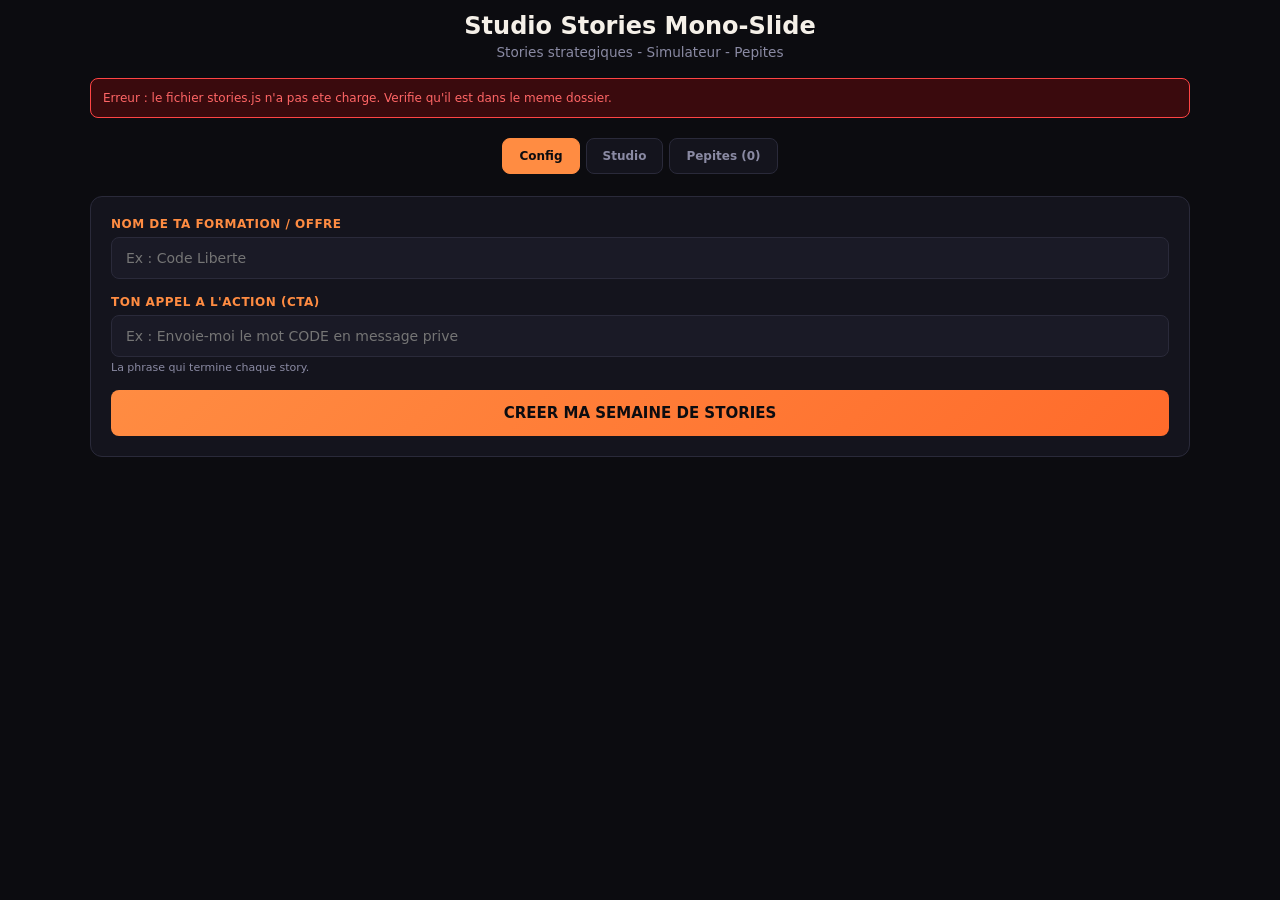
==== index.html @ d9313905 "Update index.html" ====
<!DOCTYPE html>
<html lang="fr">
<head>
<meta charset="UTF-8">
<meta name="viewport" content="width=device-width, initial-scale=1.0, maximum-scale=1.0">
<title>Studio Stories Mono-Slide Pro</title>
<style>
:root{--bg:#0c0c10;--panel:#14141d;--card:#1a1a26;--accent:#FF8C42;--text:#f5f0e8;--muted:#8a8aa3;--border:#2a2a3a;--success:#10B981;--star:#FFD700;--font:'Segoe UI',system-ui,-apple-system,sans-serif}
*{margin:0;padding:0;box-sizing:border-box}
body{font-family:var(--font);background:var(--bg);color:var(--text);padding:12px;display:flex;justify-content:center}
.container{max-width:1100px;width:100%}
h1{text-align:center;margin-bottom:4px;font-size:1.5rem}
.subtitle{text-align:center;color:var(--muted);margin-bottom:18px;font-size:.85rem}
.tabs{display:flex;gap:6px;margin-bottom:14px;justify-content:center;flex-wrap:wrap;position:sticky;top:0;z-index:10;background:var(--bg);padding:8px 0}
.tab-btn{background:var(--panel);color:var(--muted);border:1px solid var(--border);padding:10px 16px;border-radius:8px;cursor:pointer;font-weight:700;font-size:12px;font-family:var(--font);transition:.2s}
.tab-btn:hover{background:var(--card);color:var(--text)}
.tab-btn.active{background:var(--accent);color:var(--bg);border-color:var(--accent)}
.panel{display:none;background:var(--panel);border:1px solid var(--border);border-radius:12px;padding:20px;margin-bottom:24px}
.panel.active{display:block}
.fg{margin-bottom:16px}
.fg label{display:block;margin-bottom:6px;font-weight:600;font-size:12px;color:var(--accent);text-transform:uppercase;letter-spacing:.5px}
.fg input{width:100%;padding:12px 14px;background:var(--card);border:1.5px solid var(--border);border-radius:8px;color:var(--text);font-size:14px;font-family:var(--font);outline:none;transition:border .2s}
.fg input:focus{border-color:var(--accent)}
.fg .hint{font-size:11px;color:var(--muted);margin-top:4px}
.btn-large{width:100%;padding:14px;background:linear-gradient(135deg,var(--accent),#FF6B2B);color:var(--bg);border:none;border-radius:8px;font-size:15px;font-weight:800;cursor:pointer;font-family:var(--font);transition:.2s}
.btn-large:hover{filter:brightness(1.1)}.btn-large:active{transform:scale(.98)}
.daytabs{display:flex;gap:6px;overflow-x:auto;margin-bottom:14px;padding-bottom:8px;border-bottom:1px solid var(--border);-webkit-overflow-scrolling:touch}
.dtab{background:var(--card);color:var(--muted);border:1px solid var(--border);padding:9px 14px;border-radius:6px;cursor:pointer;font-weight:700;white-space:nowrap;font-size:12px;font-family:var(--font);flex-shrink:0;transition:.2s}
.dtab:hover{color:var(--text)}.dtab.active{background:rgba(255,140,66,.1);color:var(--accent);border-color:var(--accent)}
.dayinfo{margin-bottom:16px;background:rgba(255,255,255,.03);padding:12px;border-radius:8px;border-left:3px solid var(--accent)}
.dayinfo-t{font-weight:700;font-size:14px}.dayinfo-s{font-size:11px;color:var(--muted);margin-top:3px}
.clayout{display:flex;gap:24px;align-items:flex-start}
.phonewrap{width:280px;min-width:280px;flex-shrink:0;display:flex;flex-direction:column;align-items:center;gap:12px}
.phone{background:#111;border:10px solid #222;border-radius:32px;width:100%;height:520px;position:relative;overflow:hidden;background-size:cover;background-position:center;box-shadow:0 8px 24px rgba(0,0,0,.4);display:flex;flex-direction:column}
.phone-header{padding:12px 14px 0;flex-shrink:0}
.phone-prof{display:flex;align-items:center;gap:6px;margin-bottom:8px}
.phone-av{width:26px;height:26px;border-radius:50%;background:linear-gradient(135deg,var(--accent),#FF6B2B);display:flex;align-items:center;justify-content:center;font-size:9px;font-weight:900;color:#fff}
.phone-un{font-size:11px;color:#bbb;font-weight:600}
.phone-scroll{flex:1;overflow-y:auto;padding:8px 14px 16px;-webkit-overflow-scrolling:touch}
.phone-scroll::-webkit-scrollbar{width:3px}.phone-scroll::-webkit-scrollbar-thumb{background:#444;border-radius:3px}
.phone-ct{font-size:13px;line-height:1.6;white-space:pre-line;margin:0}
.phone-controls{width:100%;display:flex;flex-direction:column;gap:8px}
.control-row{display:flex;gap:6px;justify-content:center;flex-wrap:wrap}
.cbtn{background:var(--card);border:1px solid var(--border);color:var(--text);padding:7px 10px;border-radius:6px;font-size:12px;cursor:pointer;font-weight:700;font-family:var(--font);transition:.2s}
.cbtn:hover{background:var(--panel)}.cbtn.active{background:var(--accent);color:var(--bg);border-color:var(--accent)}
.file-input{display:none}
.cpanel{flex:1;min-width:0;display:flex;flex-direction:column}
.editable-box{background:var(--card);padding:18px;border-radius:10px;border:1.5px solid var(--border);min-height:180px;margin-bottom:14px;font-size:14px;line-height:1.65;color:var(--text);width:100%;resize:vertical;font-family:var(--font);outline:none;transition:border .2s}
.editable-box:focus{border-color:var(--accent)}
.cbox-header{display:flex;justify-content:space-between;align-items:center;margin-bottom:6px}
.cbox-left{font-size:11px;color:var(--muted)}.cbox-right{display:flex;gap:6px}
.cb-btn{background:rgba(255,255,255,.05);border:1px solid var(--border);color:var(--text);padding:5px 10px;border-radius:6px;font-size:12px;cursor:pointer;font-weight:700;font-family:var(--font);transition:.2s}
.cb-btn:hover{background:rgba(255,255,255,.1)}.cb-btn.copied{background:var(--success);color:#fff;border-color:var(--success)}.cb-btn.starred{background:rgba(255,215,0,.1);color:var(--star);border-color:var(--star)}
.action-row{display:flex;gap:8px;flex-wrap:wrap}
.abtn{flex:1;min-width:100px;padding:11px 8px;border-radius:6px;border:1px solid var(--border);background:var(--card);color:var(--text);font-weight:700;cursor:pointer;font-size:12px;font-family:var(--font);text-align:center;transition:.2s}
.abtn:hover{background:var(--panel)}
#pepites-list{display:flex;flex-direction:column;gap:12px}
.pepite-item{background:var(--card);border:1px solid var(--border);border-radius:10px;padding:16px;position:relative}
.pepite-text{font-size:13px;line-height:1.6;white-space:pre-line;color:var(--text);padding-right:60px}
.pepite-actions{position:absolute;top:12px;right:12px;display:flex;gap:6px}
.save-alert{text-align:center;color:var(--success);font-size:.8rem;margin-bottom:12px;opacity:0;transition:opacity .5s;pointer-events:none}
.save-alert.visible{opacity:1}
.err-box{background:#ff000030;border:1px solid #ff4444;border-radius:8px;padding:12px;margin:12px 0;font-size:12px;color:#ff6666;display:none}
@media(max-width:750px){.clayout{flex-direction:column;align-items:stretch}.phonewrap{width:100%;min-width:0}.phone{width:260px;min-width:260px;height:480px;margin:0 auto}.cpanel{width:100%}}
@media(max-width:480px){body{padding:8px}h1{font-size:1.3rem}.phone{width:240px;min-width:240px;height:450px}.phone-ct{font-size:12px}.tab-btn{padding:8px 10px;font-size:11px}.panel{padding:14px}.dtab{padding:7px 10px;font-size:11px}}
@media(max-width:360px){.phone{width:210px;min-width:210px;height:400px}}
@media print{
  body{background:#fff!important;color:#333!important;padding:0!important}
  .tabs,.phone,.phone-controls,.action-row,.cbox-header,.save-alert,.err-box,.tab-btn,button{display:none!important}
  .container{max-width:100%}
  .panel{display:block!important;background:#fff!important;border:none!important;padding:0!important;margin:0!important;page-break-inside:avoid}
  #panel-config{display:none!important}
  #panel-pepites{display:none!important}
  .print-week{display:block!important}
  .print-day{margin-bottom:20px;padding:15px;border:1px solid #ddd;border-radius:8px;page-break-inside:avoid}
  .print-day h3{margin:0 0 10px;font-size:14px}
  .print-day pre{white-space:pre-line;font-family:sans-serif;font-size:12px;line-height:1.7;margin:0}
}
.print-week{display:none}
</style>
</head>
<body>
<div class="container">
<h1>Studio Stories Mono-Slide</h1>
<div class="subtitle">Stories strategiques - Simulateur - Pepites</div>
<div id="save-status" class="save-alert"></div>
<div id="err" class="err-box"></div>
<div class="tabs">
  <button class="tab-btn active" id="tab-config" onclick="switchTab('config')">Config</button>
  <button class="tab-btn" id="tab-result" onclick="switchTab('result')">Studio</button>
  <button class="tab-btn" id="tab-pepites" onclick="switchTab('pepites')">Pepites (<span id="pepites-count">0</span>)</button>
</div>
<div class="panel active" id="panel-config">
  <div class="fg"><label>Nom de ta formation / offre</label><input type="text" id="f-product" placeholder="Ex : Code Liberte"></div>
  <div class="fg"><label>Ton appel a l'action (CTA)</label><input type="text" id="f-cta" placeholder="Ex : Envoie-moi le mot CODE en message prive"><div class="hint">La phrase qui termine chaque story.</div></div>
  <button class="btn-large" onclick="handleGenerate()">CREER MA SEMAINE DE STORIES</button>
</div>
<div class="panel" id="panel-result"></div>
<div class="panel" id="panel-pepites"><div id="pepites-list"></div></div>
<div class="print-week" id="print-week"></div>
</div>

<script src="stories.js"></script>
<script>
try{
var DAYS=[
{key:"lundi",jour:"Lundi",theme:"Declic et Motivation",color:"#FF595E"},
{key:"mardi",jour:"Mardi",theme:"Education et Valeur",color:"#FFCA3A"},
{key:"mercredi",jour:"Mercredi",theme:"Storytelling",color:"#8AC926"},
{key:"jeudi",jour:"Jeudi",theme:"Blocages et Objections",color:"#1982C4"},
{key:"vendredi",jour:"Vendredi",theme:"Preuve et Resultats",color:"#6A4C93"},
{key:"samedi",jour:"Samedi",theme:"Lifestyle et Coulisses",color:"#FF9F1C"},
{key:"dimanche",jour:"Dimanche",theme:"Offre et CTA",color:"#2EC4B6"}
];

if(typeof S==="undefined"){document.getElementById("err").style.display="block";document.getElementById("err").textContent="Erreur : le fichier stories.js n'a pas ete charge. Verifie qu'il est dans le meme dossier.";}

var strategy={};var activeDay="lundi";var pepites=[];
function pick(a){return a[Math.floor(Math.random()*a.length)];}
function esc(s){var d=document.createElement("div");d.textContent=s||"";return d.innerHTML;}
function fill(s,c){return s.replace(/\{product\}/g,c.product||"la formation").replace(/\{cta\}/g,c.cta||"Envoie-moi un message");}
function showToast(m){var t=document.getElementById("save-status");t.textContent=m;t.classList.add("visible");setTimeout(function(){t.classList.remove("visible");},2200);}
function getCfg(){return{product:document.getElementById("f-product").value.trim(),cta:document.getElementById("f-cta").value.trim()};}

function switchTab(id){
  var ta=document.getElementById("story-text");if(ta&&strategy[activeDay])strategy[activeDay].fullDraft=ta.value;
  var btns=document.querySelectorAll(".tab-btn");for(var i=0;i<btns.length;i++)btns[i].classList.remove("active");
  var pnls=document.querySelectorAll(".panel");for(var i=0;i<pnls.length;i++)pnls[i].classList.remove("active");
  document.getElementById("tab-"+id).classList.add("active");
  document.getElementById("panel-"+id).classList.add("active");
  if(id==="result")renderResult();if(id==="pepites")renderPepitesList();
}

function handleGenerate(){
  if(typeof S==="undefined"){alert("Erreur: stories.js pas charge");return;}
  var cfg=getCfg();try{localStorage.setItem("sm6_product",cfg.product);localStorage.setItem("sm6_cta",cfg.cta);}catch(e){}
  for(var i=0;i<DAYS.length;i++){var d=DAYS[i];strategy[d.key]={jour:d.jour,theme:d.theme,color:d.color,fullDraft:fill(pick(S[d.key]),cfg),poolSize:S[d.key].length,textColor:"#ffffff",textBg:false,bgImage:null};}
  saveLS();activeDay="lundi";switchTab("result");showToast("Stories creees !");
}

function regenDay(j){var cfg=getCfg();strategy[j].fullDraft=fill(pick(S[j]),cfg);renderResult();showToast("Regenere !");}
function setDay(j){var ta=document.getElementById("story-text");if(ta&&strategy[activeDay])strategy[activeDay].fullDraft=ta.value;activeDay=j;renderResult();}
function saveLS(){var ta=document.getElementById("story-text");if(ta&&strategy[activeDay])strategy[activeDay].fullDraft=ta.value;try{localStorage.setItem("sm6_strategy",JSON.stringify(strategy));localStorage.setItem("sm6_pepites",JSON.stringify(pepites));}catch(e){}}

function renderResult(){
  var p=document.getElementById("panel-result");
  if(!strategy[activeDay]){p.innerHTML="<div style='text-align:center;padding:40px;color:var(--muted)'><p>Configure et genere tes stories.</p><button class='abtn' style='margin-top:12px' onclick=\"switchTab('config')\">Config</button></div>";return;}
  var d=strategy[activeDay];var text=d.fullDraft;var starred=false;
  for(var i=0;i<pepites.length;i++){if(pepites[i].text===text){starred=true;break;}}
  var dayhtml="";for(var i=0;i<DAYS.length;i++){var dy=DAYS[i];var isAct=activeDay===dy.key;dayhtml+="<button class='dtab"+(isAct?" active":"")+"' onclick=\"setDay('"+dy.key+"')\" style='"+(isAct?"border-color:"+dy.color+";color:"+dy.color+";background:"+dy.color+"12":"")+"'>"+dy.jour.slice(0,3)+"</button>";}
  var weekhtml="";for(var i=0;i<DAYS.length;i++){var dy=DAYS[i];if(!strategy[dy.key])continue;var s2=strategy[dy.key];var isAct2=activeDay===dy.key;weekhtml+="<div style='display:flex;align-items:center;gap:8px;padding:10px 14px;cursor:pointer;border-top:1px solid #1a1815;"+(isAct2?"background:rgba(255,140,66,.05)":"")+"' onclick=\"setDay('"+dy.key+"');window.scrollTo({top:200,behavior:'smooth'})\">"+"<span style='font-size:12px;font-weight:800;width:28px;color:"+(isAct2?"var(--accent)":"var(--muted)")+"'>"+dy.jour.slice(0,3)+"</span>"+"<span style='font-size:11px;color:var(--muted);flex:1'>"+s2.theme+"</span>"+"<span style='font-size:10px;color:#555'>"+s2.poolSize+"</span></div>";}

  p.innerHTML="<div class='daytabs'>"+dayhtml+"</div>"
  +"<div class='dayinfo'><span class='dayinfo-t' style='color:"+d.color+"'>"+d.jour+" - "+d.theme+"</span><div class='dayinfo-s'>"+d.poolSize+" stories disponibles</div></div>"
  +"<div class='clayout'><div class='phonewrap'><div class='phone' style='background-image:url("+(d.bgImage?"\""+d.bgImage+"\"":"")+")'"+">"
  +"<div class='phone-header'><div class='phone-prof'><div class='phone-av'>K</div><span class='phone-un'>ton_compte</span></div></div>"
  +"<div class='phone-scroll' style='color:"+d.textColor+";"+(d.textBg?"background:rgba(0,0,0,0.55);margin:0 8px;border-radius:8px;padding:10px":"")+"'>"
  +"<p id='phone-mirror' class='phone-ct'>"+esc(text)+"</p></div></div>"
  +"<div class='phone-controls'><div class='control-row'>"
  +"<button class='cbtn' onclick=\"document.getElementById('bgUpload').click()\">Fond</button>"
  +"<input type='file' id='bgUpload' class='file-input' accept='image/*' onchange='handleBgUpload(this)'>"
  +(d.bgImage?"<button class='cbtn' onclick='removeBg()'>X</button>":"")
  +"</div><div class='control-row'>"
  +"<button class='cbtn "+(d.textColor==="#ffffff"?"active":"")+"' onclick=\"setTxt('#ffffff',"+d.textBg+")\">Blanc</button>"
  +"<button class='cbtn "+(d.textColor==="#000000"?"active":"")+"' onclick=\"setTxt('#000000',"+d.textBg+")\">Noir</button>"
  +"<button class='cbtn "+(d.textBg?"active":"")+"' onclick=\"setTxt('"+d.textColor+"',"+(!d.textBg)+")\">Fond txt</button>"
  +"</div></div></div>"
  +"<div class='cpanel'><div class='cbox-header'><div class='cbox-left'>Modifie librement</div><div class='cbox-right'>"
  +"<button class='cb-btn "+(starred?"starred":"")+"' onclick='togglePepite()'>"+(starred?"*":"o")+"</button>"
  +"<button class='cb-btn' id='copy-btn' onclick='copyText()'>Copier</button></div></div>"
  +"<textarea id='story-text' class='editable-box' oninput='updateMirror(this)'>"+esc(text)+"</textarea>"
  +"<div class='action-row'>"
  +"<button class='abtn' onclick=\"regenDay('"+activeDay+"')\" style='color:"+d.color+";border-color:"+d.color+"'>Autre story</button>"
  +"<button class='abtn' onclick=\"saveLS();showToast('Sauve !')\" style='background:var(--success);color:#fff;border-color:var(--success)'>Sauver</button>"
  +"<button class='abtn' onclick='exportPDF()' style='background:#6A4C93;color:#fff;border-color:#6A4C93'>PDF semaine</button>"
  +"</div></div></div>"
  +"<div style='margin-top:24px;background:var(--card);border-radius:14px;border:1px solid var(--border);overflow:hidden'>"
  +"<div style='padding:14px 16px 8px;font-size:10px;font-weight:700;letter-spacing:2px;color:var(--accent)'>PLANNING SEMAINE</div>"+weekhtml+"</div>";
}

function updateMirror(ta){var m=document.getElementById("phone-mirror");if(m)m.innerText=ta.value;if(strategy[activeDay])strategy[activeDay].fullDraft=ta.value;}
function handleBgUpload(input){if(input.files&&input.files[0]){var r=new FileReader();r.onload=function(e){strategy[activeDay].bgImage=e.target.result;renderResult();};r.readAsDataURL(input.files[0]);}}
function removeBg(){strategy[activeDay].bgImage=null;renderResult();}
function setTxt(c,bg){strategy[activeDay].textColor=c;strategy[activeDay].textBg=bg;renderResult();}
function copyText(){var t=document.getElementById("story-text").value;var b=document.getElementById("copy-btn");navigator.clipboard.writeText(t).then(function(){b.innerText="OK!";b.classList.add("copied");setTimeout(function(){b.innerText="Copier";b.classList.remove("copied");},1500);});}
function updatePepitesCount(){document.getElementById("pepites-count").innerText=pepites.length;}
function togglePepite(){var t=document.getElementById("story-text").value;var idx=-1;for(var i=0;i<pepites.length;i++){if(pepites[i].text===t){idx=i;break;}}if(idx>-1)pepites.splice(idx,1);else pepites.unshift({text:t});updatePepitesCount();saveLS();renderResult();}
function renderPepitesList(){var l=document.getElementById("pepites-list");if(!pepites.length){l.innerHTML="<div style='text-align:center;color:var(--muted);padding:30px'>Tes pepites apparaitront ici.</div>";return;}var h="";for(var i=0;i<pepites.length;i++){h+="<div class='pepite-item'><p class='pepite-text'>"+esc(pepites[i].text)+"</p><div class='pepite-actions'><button class='cb-btn' onclick='copyPepite("+i+")'>Copier</button> <button class='cb-btn' onclick='delPepite("+i+")'>X</button></div></div>";}l.innerHTML=h;}
function copyPepite(i){navigator.clipboard.writeText(pepites[i].text).then(function(){showToast("Copie !");});}
function delPepite(i){pepites.splice(i,1);updatePepitesCount();saveLS();renderPepitesList();}

function exportPDF(){
  if(!strategy.lundi){alert("Genere d'abord tes stories");return;}
  saveLS();
  var pw=document.getElementById("print-week");
  var h="<h2 style='text-align:center;margin-bottom:20px'>Ma Semaine de Stories</h2>";
  for(var i=0;i<DAYS.length;i++){
    var d=DAYS[i];if(!strategy[d.key])continue;var s=strategy[d.key];
    h+="<div class='print-day' style='border-left:4px solid "+d.color+"'>"
    +"<h3 style='color:"+d.color+"'>"+s.jour+" - "+s.theme+"</h3>"
    +"<pre>"+esc(s.fullDraft)+"</pre></div>";
  }
  pw.innerHTML=h;
  setTimeout(function(){window.print();},200);
}

try{
  var saved=localStorage.getItem("sm6_strategy");if(saved)strategy=JSON.parse(saved);
  var savedP=localStorage.getItem("sm6_pepites");if(savedP){pepites=JSON.parse(savedP);updatePepitesCount();}
  var savedProd=localStorage.getItem("sm6_product");if(savedProd)document.getElementById("f-product").value=savedProd;
  var savedCta=localStorage.getItem("sm6_cta");if(savedCta)document.getElementById("f-cta").value=savedCta;
}catch(e){}

}catch(err){
  document.getElementById("err").style.display="block";
  document.getElementById("err").textContent="Erreur JS: "+err.message;
  console.error(err);
}
</script>
</body>
</html>
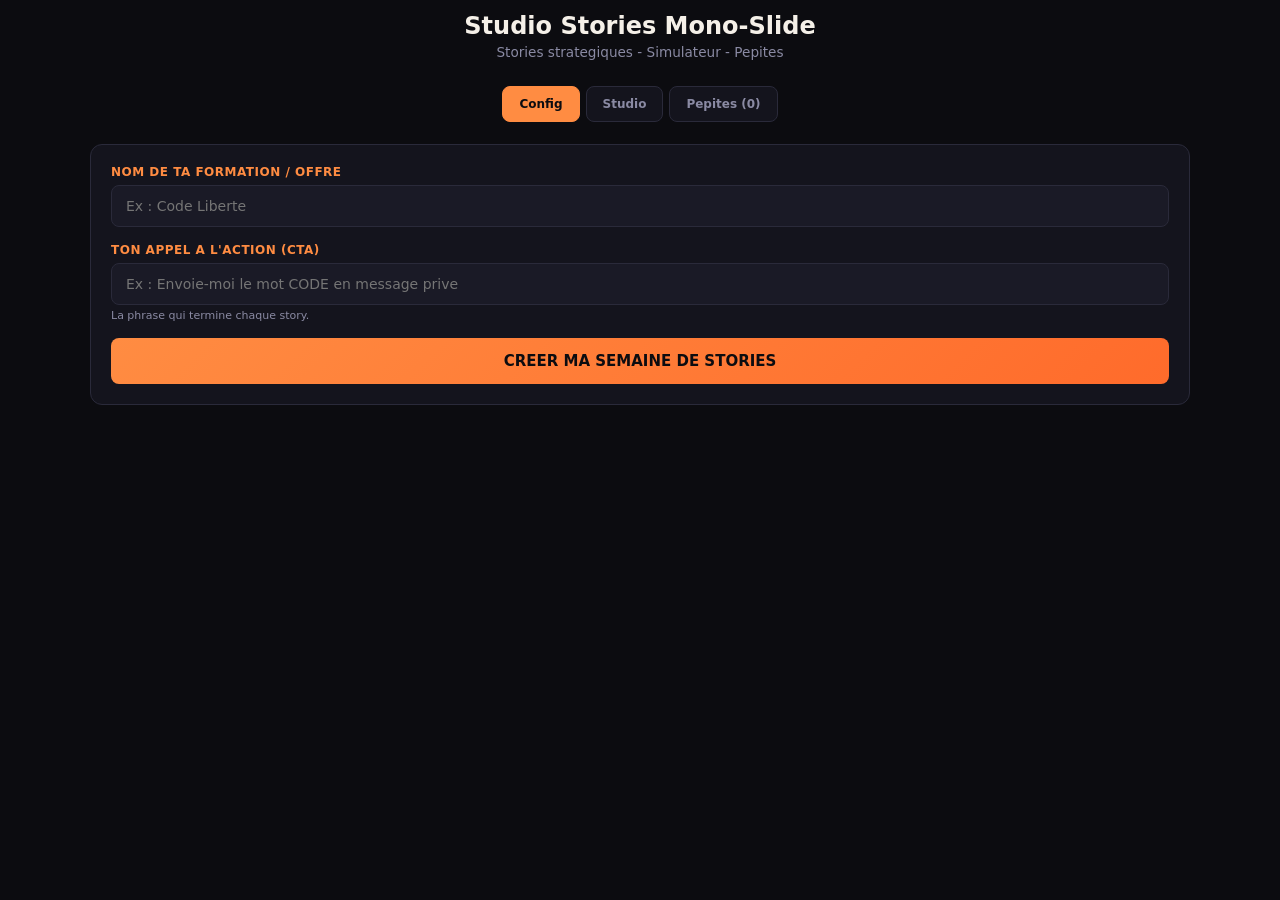
==== commit 1bd0b676: "Update index.html" ====
--- a/index.html
+++ b/index.html
@@ -100,7 +100,1064 @@
 <div class="print-week" id="print-week"></div>
 </div>
 
-<script src="stories.js"></script>
+<script>
+// Stories Machine - 1038 stories pre-ecrites
+// Chaque story = fil narratif coherent
+var S = {
+  "lundi": [
+    "Ce matin j'ai emmene mon fils a l'ecole. A pied. Tranquillement.\n\nAvant je le deposais en speed a 7h30 pour pas etre en retard.\n\nMaintenant c'est moi qui decide de mon emploi du temps.\n\nUne eleve m'a dit : le premier matin ou j'ai pu emmener ma fille sans courir, j'ai pleure.\n\nC'est ca que {product} permet de construire.\n\n{cta}",
+    "Ce matin j'ai emmene mon fils a l'ecole. A pied. Tranquillement.\n\nAvant je le deposais en speed a 7h30 pour pas etre en retard.\n\nMaintenant c'est moi qui decide de mon emploi du temps.\n\nUne eleve a vecu la meme chose. Premieres ventes en 3 semaines avec {product}.\n\n{cta}",
+    "Ce matin j'ai emmene mon fils a l'ecole. A pied. Tranquillement.\n\nAvant je le deposais en speed a 7h30 pour pas etre en retard.\n\nMaintenant c'est moi qui decide de mon emploi du temps.\n\nUne eleve m'a ecrit : je pensais pas que c'etait possible pour quelqu'un comme moi.\n\n{cta}",
+    "Ce matin j'ai emmene mon fils a l'ecole. A pied. Tranquillement.\n\nAvant je le deposais en speed a 7h30 pour pas etre en retard.\n\nMaintenant c'est moi qui decide de mon emploi du temps.\n\nUne eleve aussi avait peur. Premiere vente en 10 jours.\n\n{cta}",
+    "Ce matin j'ai emmene mon fils a l'ecole. A pied. Tranquillement.\n\nAvant je le deposais en speed a 7h30 pour pas etre en retard.\n\nMaintenant c'est moi qui decide de mon emploi du temps.\n\nCe plan, il est dans {product}. C'est le meme que mes eleves suivent.\n\n{cta}",
+    "Ce matin j'ai emmene mon fils a l'ecole. A pied. Tranquillement.\n\nAvant je le deposais en speed a 7h30 pour pas etre en retard.\n\nMaintenant c'est moi qui decide de mon emploi du temps.\n\nUne eleve avait 200 abonnes quand elle a fait sa premiere vente.\n\n{cta}",
+    "Ce matin j'ai emmene mon fils a l'ecole. A pied. Tranquillement.\n\nAvant je le deposais en speed a 7h30 pour pas etre en retard.\n\nMaintenant c'est moi qui decide de mon emploi du temps.\n\nUne eleve a recu sa premiere vente pendant la nuit. Son message : je croyais que c'etait une erreur.\n\n{cta}",
+    "Ce matin j'ai emmene mon fils a l'ecole. A pied. Tranquillement.\n\nAvant je le deposais en speed a 7h30 pour pas etre en retard.\n\nMaintenant c'est moi qui decide de mon emploi du temps.\n\nLes femmes dans {product} ont juste decide de ne plus attendre.\n\n{cta}",
+    "Ce matin j'ai emmene mon fils a l'ecole. A pied. Tranquillement.\n\nAvant je le deposais en speed a 7h30 pour pas etre en retard.\n\nMaintenant c'est moi qui decide de mon emploi du temps.\n\nCe systeme est dans {product}. Et il fonctionne.\n\n{cta}",
+    "Ce matin j'ai emmene mon fils a l'ecole. A pied. Tranquillement.\n\nAvant je le deposais en speed a 7h30 pour pas etre en retard.\n\nMaintenant c'est moi qui decide de mon emploi du temps.\n\nElle est dans {product}. Et elle marche.\n\n{cta}",
+    "Ce matin j'ai emmene mon fils a l'ecole. A pied. Tranquillement.\n\nAvant je le deposais en speed a 7h30 pour pas etre en retard.\n\nMaintenant c'est moi qui decide de mon emploi du temps.\n\nC'est ca que {product} permet de construire.\n\n{cta}",
+    "Ce matin j'ai emmene mon fils a l'ecole. A pied. Tranquillement.\n\nAvant je le deposais en speed a 7h30 pour pas etre en retard.\n\nMaintenant c'est moi qui decide de mon emploi du temps.\n\nC'est ca {product}. Pas des promesses. Des resultats.\n\n{cta}",
+    "Ce matin j'ai emmene mon fils a l'ecole. A pied. Tranquillement.\n\nAvant je le deposais en speed a 7h30 pour pas etre en retard.\n\nMaintenant c'est moi qui decide de mon emploi du temps.\n\n{product} c'est un cadre. Un plan concret.\n\n{cta}",
+    "Ce matin j'ai emmene mon fils a l'ecole. A pied. Tranquillement.\n\nAvant je le deposais en speed a 7h30 pour pas etre en retard.\n\nMaintenant c'est moi qui decide de mon emploi du temps.\n\nPas par chance. Par methode. Celle de {product}.\n\n{cta}",
+    "Ce matin j'ai emmene mon fils a l'ecole. A pied. Tranquillement.\n\nAvant je le deposais en speed a 7h30 pour pas etre en retard.\n\nMaintenant c'est moi qui decide de mon emploi du temps.\n\n{product} t'aide a faire pareil.\n\n{cta}",
+    "Ce matin j'ai emmene mon fils a l'ecole. A pied. Tranquillement.\n\nAvant je le deposais en speed a 7h30 pour pas etre en retard.\n\nMaintenant c'est moi qui decide de mon emploi du temps.\n\nC'est {product}.\n\n{cta}",
+    "Ce matin j'ai emmene mon fils a l'ecole. A pied. Tranquillement.\n\nAvant je le deposais en speed a 7h30 pour pas etre en retard.\n\nMaintenant c'est moi qui decide de mon emploi du temps.\n\n{product} t'apprend a travailler moins mais mieux.\n\n{cta}",
+    "Ce matin j'ai emmene mon fils a l'ecole. A pied. Tranquillement.\n\nAvant je le deposais en speed a 7h30 pour pas etre en retard.\n\nMaintenant c'est moi qui decide de mon emploi du temps.\n\nC'est ce shift qu'on fait dans {product}.\n\n{cta}",
+    "Ce matin j'ai emmene mon fils a l'ecole. A pied. Tranquillement.\n\nAvant je le deposais en speed a 7h30 pour pas etre en retard.\n\nMaintenant c'est moi qui decide de mon emploi du temps.\n\nC'est ca {product}. Le raccourci.\n\n{cta}",
+    "Ce matin j'ai emmene mon fils a l'ecole. A pied. Tranquillement.\n\nAvant je le deposais en speed a 7h30 pour pas etre en retard.\n\nMaintenant c'est moi qui decide de mon emploi du temps.\n\n{product} c'est aussi ca. Du temps.\n\n{cta}",
+    "Ce matin j'ai emmene mon fils a l'ecole. A pied. Tranquillement.\n\nAvant je le deposais en speed a 7h30 pour pas etre en retard.\n\nMaintenant c'est moi qui decide de mon emploi du temps.\n\nSi tu veux voir ce qui est possible, regarde {product}.\n\n{cta}",
+    "Ce matin j'ai emmene mon fils a l'ecole. A pied. Tranquillement.\n\nAvant je le deposais en speed a 7h30 pour pas etre en retard.\n\nMaintenant c'est moi qui decide de mon emploi du temps.\n\nC'est le moment le plus beau de mon metier.\n\n{cta}",
+    "Ce matin j'ai emmene mon fils a l'ecole. A pied. Tranquillement.\n\nAvant je le deposais en speed a 7h30 pour pas etre en retard.\n\nMaintenant c'est moi qui decide de mon emploi du temps.\n\nC'est ce qu'on construit dans {product}.\n\n{cta}",
+    "Ce matin j'ai emmene mon fils a l'ecole. A pied. Tranquillement.\n\nAvant je le deposais en speed a 7h30 pour pas etre en retard.\n\nMaintenant c'est moi qui decide de mon emploi du temps.\n\nC'est exactement pour ca que j'ai cree {product}.\n\n{cta}",
+    "Ce matin j'ai emmene mon fils a l'ecole. A pied. Tranquillement.\n\nAvant je le deposais en speed a 7h30 pour pas etre en retard.\n\nMaintenant c'est moi qui decide de mon emploi du temps.\n\nMes eleves dans {product} construisent exactement ca.\n\n{cta}",
+    "Ce matin j'ai emmene mon fils a l'ecole. A pied. Tranquillement.\n\nAvant je le deposais en speed a 7h30 pour pas etre en retard.\n\nMaintenant c'est moi qui decide de mon emploi du temps.\n\nLes eleves de {product} construisent cette liberte.\n\n{cta}",
+    "Ce matin j'ai emmene mon fils a l'ecole. A pied. Tranquillement.\n\nAvant je le deposais en speed a 7h30 pour pas etre en retard.\n\nMaintenant c'est moi qui decide de mon emploi du temps.\n\n{product} m'a permis de construire ca.\n\n{cta}",
+    "Ce matin j'ai emmene mon fils a l'ecole. A pied. Tranquillement.\n\nAvant je le deposais en speed a 7h30 pour pas etre en retard.\n\nMaintenant c'est moi qui decide de mon emploi du temps.\n\n{product} m'a donne ca.\n\n{cta}",
+    "Ce matin j'ai emmene mon fils a l'ecole. A pied. Tranquillement.\n\nAvant je le deposais en speed a 7h30 pour pas etre en retard.\n\nMaintenant c'est moi qui decide de mon emploi du temps.\n\nDans {product}, on construit ca ensemble.\n\n{cta}",
+    "Ce matin j'ai emmene mon fils a l'ecole. A pied. Tranquillement.\n\nAvant je le deposais en speed a 7h30 pour pas etre en retard.\n\nMaintenant c'est moi qui decide de mon emploi du temps.\n\nSi tu ressens la meme chose, {product} est fait pour toi.\n\n{cta}",
+    "Ce matin j'ai emmene mon fils a l'ecole. A pied. Tranquillement.\n\nAvant je courais partout pour un salaire.\n\nMaintenant je choisis mes heures.\n\nUne eleve m'a dit : le premier matin ou j'ai pu emmener ma fille sans courir, j'ai pleure.\n\nC'est ca que {product} permet de construire.\n\n{cta}",
+    "Ce matin j'ai emmene mon fils a l'ecole. A pied. Tranquillement.\n\nAvant je courais partout pour un salaire.\n\nMaintenant je choisis mes heures.\n\nUne eleve a vecu la meme chose. Premieres ventes en 3 semaines avec {product}.\n\n{cta}",
+    "Ce matin j'ai emmene mon fils a l'ecole. A pied. Tranquillement.\n\nAvant je courais partout pour un salaire.\n\nMaintenant je choisis mes heures.\n\nUne eleve m'a ecrit : je pensais pas que c'etait possible pour quelqu'un comme moi.\n\n{cta}",
+    "Ce matin j'ai emmene mon fils a l'ecole. A pied. Tranquillement.\n\nAvant je courais partout pour un salaire.\n\nMaintenant je choisis mes heures.\n\nUne eleve aussi avait peur. Premiere vente en 10 jours.\n\n{cta}",
+    "Ce matin j'ai emmene mon fils a l'ecole. A pied. Tranquillement.\n\nAvant je courais partout pour un salaire.\n\nMaintenant je choisis mes heures.\n\nCe plan, il est dans {product}. C'est le meme que mes eleves suivent.\n\n{cta}",
+    "Ce matin j'ai emmene mon fils a l'ecole. A pied. Tranquillement.\n\nAvant je courais partout pour un salaire.\n\nMaintenant je choisis mes heures.\n\nUne eleve avait 200 abonnes quand elle a fait sa premiere vente.\n\n{cta}",
+    "Ce matin j'ai emmene mon fils a l'ecole. A pied. Tranquillement.\n\nAvant je courais partout pour un salaire.\n\nMaintenant je choisis mes heures.\n\nUne eleve a recu sa premiere vente pendant la nuit. Son message : je croyais que c'etait une erreur.\n\n{cta}",
+    "Ce matin j'ai emmene mon fils a l'ecole. A pied. Tranquillement.\n\nAvant je courais partout pour un salaire.\n\nMaintenant je choisis mes heures.\n\nLes femmes dans {product} ont juste decide de ne plus attendre.\n\n{cta}",
+    "Ce matin j'ai emmene mon fils a l'ecole. A pied. Tranquillement.\n\nAvant je courais partout pour un salaire.\n\nMaintenant je choisis mes heures.\n\nCe systeme est dans {product}. Et il fonctionne.\n\n{cta}",
+    "Ce matin j'ai emmene mon fils a l'ecole. A pied. Tranquillement.\n\nAvant je courais partout pour un salaire.\n\nMaintenant je choisis mes heures.\n\nElle est dans {product}. Et elle marche.\n\n{cta}",
+    "Ce matin j'ai emmene mon fils a l'ecole. A pied. Tranquillement.\n\nAvant je courais partout pour un salaire.\n\nMaintenant je choisis mes heures.\n\nC'est ca que {product} permet de construire.\n\n{cta}",
+    "Ce matin j'ai emmene mon fils a l'ecole. A pied. Tranquillement.\n\nAvant je courais partout pour un salaire.\n\nMaintenant je choisis mes heures.\n\nC'est ca {product}. Pas des promesses. Des resultats.\n\n{cta}",
+    "Ce matin j'ai emmene mon fils a l'ecole. A pied. Tranquillement.\n\nAvant je courais partout pour un salaire.\n\nMaintenant je choisis mes heures.\n\n{product} c'est un cadre. Un plan concret.\n\n{cta}",
+    "Ce matin j'ai emmene mon fils a l'ecole. A pied. Tranquillement.\n\nAvant je courais partout pour un salaire.\n\nMaintenant je choisis mes heures.\n\nPas par chance. Par methode. Celle de {product}.\n\n{cta}",
+    "Ce matin j'ai emmene mon fils a l'ecole. A pied. Tranquillement.\n\nAvant je courais partout pour un salaire.\n\nMaintenant je choisis mes heures.\n\n{product} t'aide a faire pareil.\n\n{cta}",
+    "Ce matin j'ai emmene mon fils a l'ecole. A pied. Tranquillement.\n\nAvant je courais partout pour un salaire.\n\nMaintenant je choisis mes heures.\n\nC'est {product}.\n\n{cta}",
+    "Ce matin j'ai emmene mon fils a l'ecole. A pied. Tranquillement.\n\nAvant je courais partout pour un salaire.\n\nMaintenant je choisis mes heures.\n\n{product} t'apprend a travailler moins mais mieux.\n\n{cta}",
+    "Ce matin j'ai emmene mon fils a l'ecole. A pied. Tranquillement.\n\nAvant je courais partout pour un salaire.\n\nMaintenant je choisis mes heures.\n\nC'est ce shift qu'on fait dans {product}.\n\n{cta}",
+    "Ce matin j'ai emmene mon fils a l'ecole. A pied. Tranquillement.\n\nAvant je courais partout pour un salaire.\n\nMaintenant je choisis mes heures.\n\nC'est ca {product}. Le raccourci.\n\n{cta}",
+    "Ce matin j'ai emmene mon fils a l'ecole. A pied. Tranquillement.\n\nAvant je courais partout pour un salaire.\n\nMaintenant je choisis mes heures.\n\n{product} c'est aussi ca. Du temps.\n\n{cta}",
+    "Ce matin j'ai emmene mon fils a l'ecole. A pied. Tranquillement.\n\nAvant je courais partout pour un salaire.\n\nMaintenant je choisis mes heures.\n\nSi tu veux voir ce qui est possible, regarde {product}.\n\n{cta}",
+    "Ce matin j'ai emmene mon fils a l'ecole. A pied. Tranquillement.\n\nAvant je courais partout pour un salaire.\n\nMaintenant je choisis mes heures.\n\nC'est le moment le plus beau de mon metier.\n\n{cta}",
+    "Ce matin j'ai emmene mon fils a l'ecole. A pied. Tranquillement.\n\nAvant je courais partout pour un salaire.\n\nMaintenant je choisis mes heures.\n\nC'est ce qu'on construit dans {product}.\n\n{cta}",
+    "Ce matin j'ai emmene mon fils a l'ecole. A pied. Tranquillement.\n\nAvant je courais partout pour un salaire.\n\nMaintenant je choisis mes heures.\n\nC'est exactement pour ca que j'ai cree {product}.\n\n{cta}",
+    "Ce matin j'ai emmene mon fils a l'ecole. A pied. Tranquillement.\n\nAvant je courais partout pour un salaire.\n\nMaintenant je choisis mes heures.\n\nMes eleves dans {product} construisent exactement ca.\n\n{cta}",
+    "Ce matin j'ai emmene mon fils a l'ecole. A pied. Tranquillement.\n\nAvant je courais partout pour un salaire.\n\nMaintenant je choisis mes heures.\n\nLes eleves de {product} construisent cette liberte.\n\n{cta}",
+    "Ce matin j'ai emmene mon fils a l'ecole. A pied. Tranquillement.\n\nAvant je courais partout pour un salaire.\n\nMaintenant je choisis mes heures.\n\n{product} m'a permis de construire ca.\n\n{cta}",
+    "Ce matin j'ai emmene mon fils a l'ecole. A pied. Tranquillement.\n\nAvant je courais partout pour un salaire.\n\nMaintenant je choisis mes heures.\n\n{product} m'a donne ca.\n\n{cta}",
+    "Ce matin j'ai emmene mon fils a l'ecole. A pied. Tranquillement.\n\nAvant je courais partout pour un salaire.\n\nMaintenant je choisis mes heures.\n\nDans {product}, on construit ca ensemble.\n\n{cta}",
+    "Ce matin j'ai emmene mon fils a l'ecole. A pied. Tranquillement.\n\nAvant je courais partout pour un salaire.\n\nMaintenant je choisis mes heures.\n\nSi tu ressens la meme chose, {product} est fait pour toi.\n\n{cta}",
+    "Ce matin j'ai emmene mon fils a l'ecole. A pied. Tranquillement.\n\nAvant je demandais la permission pour tout.\n\nMaintenant c'est moi qui decide.\n\nUne eleve m'a dit : le premier matin ou j'ai pu emmener ma fille sans courir, j'ai pleure.\n\nC'est ca que {product} permet de construire.\n\n{cta}",
+    "Ce matin j'ai emmene mon fils a l'ecole. A pied. Tranquillement.\n\nAvant je demandais la permission pour tout.\n\nMaintenant c'est moi qui decide.\n\nUne eleve a vecu la meme chose. Premieres ventes en 3 semaines avec {product}.\n\n{cta}",
+    "Ce matin j'ai emmene mon fils a l'ecole. A pied. Tranquillement.\n\nAvant je demandais la permission pour tout.\n\nMaintenant c'est moi qui decide.\n\nUne eleve m'a ecrit : je pensais pas que c'etait possible pour quelqu'un comme moi.\n\n{cta}",
+    "Ce matin j'ai emmene mon fils a l'ecole. A pied. Tranquillement.\n\nAvant je demandais la permission pour tout.\n\nMaintenant c'est moi qui decide.\n\nUne eleve aussi avait peur. Premiere vente en 10 jours.\n\n{cta}",
+    "Ce matin j'ai emmene mon fils a l'ecole. A pied. Tranquillement.\n\nAvant je demandais la permission pour tout.\n\nMaintenant c'est moi qui decide.\n\nCe plan, il est dans {product}. C'est le meme que mes eleves suivent.\n\n{cta}",
+    "Ce matin j'ai emmene mon fils a l'ecole. A pied. Tranquillement.\n\nAvant je demandais la permission pour tout.\n\nMaintenant c'est moi qui decide.\n\nUne eleve avait 200 abonnes quand elle a fait sa premiere vente.\n\n{cta}",
+    "Ce matin j'ai emmene mon fils a l'ecole. A pied. Tranquillement.\n\nAvant je demandais la permission pour tout.\n\nMaintenant c'est moi qui decide.\n\nUne eleve a recu sa premiere vente pendant la nuit. Son message : je croyais que c'etait une erreur.\n\n{cta}",
+    "Ce matin j'ai emmene mon fils a l'ecole. A pied. Tranquillement.\n\nAvant je demandais la permission pour tout.\n\nMaintenant c'est moi qui decide.\n\nLes femmes dans {product} ont juste decide de ne plus attendre.\n\n{cta}",
+    "Ce matin j'ai emmene mon fils a l'ecole. A pied. Tranquillement.\n\nAvant je demandais la permission pour tout.\n\nMaintenant c'est moi qui decide.\n\nCe systeme est dans {product}. Et il fonctionne.\n\n{cta}",
+    "Ce matin j'ai emmene mon fils a l'ecole. A pied. Tranquillement.\n\nAvant je demandais la permission pour tout.\n\nMaintenant c'est moi qui decide.\n\nElle est dans {product}. Et elle marche.\n\n{cta}",
+    "Ce matin j'ai emmene mon fils a l'ecole. A pied. Tranquillement.\n\nAvant je demandais la permission pour tout.\n\nMaintenant c'est moi qui decide.\n\nC'est ca que {product} permet de construire.\n\n{cta}",
+    "Ce matin j'ai emmene mon fils a l'ecole. A pied. Tranquillement.\n\nAvant je demandais la permission pour tout.\n\nMaintenant c'est moi qui decide.\n\nC'est ca {product}. Pas des promesses. Des resultats.\n\n{cta}",
+    "Ce matin j'ai emmene mon fils a l'ecole. A pied. Tranquillement.\n\nAvant je demandais la permission pour tout.\n\nMaintenant c'est moi qui decide.\n\n{product} c'est un cadre. Un plan concret.\n\n{cta}",
+    "Ce matin j'ai emmene mon fils a l'ecole. A pied. Tranquillement.\n\nAvant je demandais la permission pour tout.\n\nMaintenant c'est moi qui decide.\n\nPas par chance. Par methode. Celle de {product}.\n\n{cta}",
+    "Ce matin j'ai emmene mon fils a l'ecole. A pied. Tranquillement.\n\nAvant je demandais la permission pour tout.\n\nMaintenant c'est moi qui decide.\n\n{product} t'aide a faire pareil.\n\n{cta}",
+    "Ce matin j'ai emmene mon fils a l'ecole. A pied. Tranquillement.\n\nAvant je demandais la permission pour tout.\n\nMaintenant c'est moi qui decide.\n\nC'est {product}.\n\n{cta}",
+    "Ce matin j'ai emmene mon fils a l'ecole. A pied. Tranquillement.\n\nAvant je demandais la permission pour tout.\n\nMaintenant c'est moi qui decide.\n\n{product} t'apprend a travailler moins mais mieux.\n\n{cta}",
+    "Ce matin j'ai emmene mon fils a l'ecole. A pied. Tranquillement.\n\nAvant je demandais la permission pour tout.\n\nMaintenant c'est moi qui decide.\n\nC'est ce shift qu'on fait dans {product}.\n\n{cta}",
+    "Ce matin j'ai emmene mon fils a l'ecole. A pied. Tranquillement.\n\nAvant je demandais la permission pour tout.\n\nMaintenant c'est moi qui decide.\n\nC'est ca {product}. Le raccourci.\n\n{cta}",
+    "Ce matin j'ai emmene mon fils a l'ecole. A pied. Tranquillement.\n\nAvant je demandais la permission pour tout.\n\nMaintenant c'est moi qui decide.\n\n{product} c'est aussi ca. Du temps.\n\n{cta}",
+    "Ce matin j'ai emmene mon fils a l'ecole. A pied. Tranquillement.\n\nAvant je demandais la permission pour tout.\n\nMaintenant c'est moi qui decide.\n\nSi tu veux voir ce qui est possible, regarde {product}.\n\n{cta}",
+    "Ce matin j'ai emmene mon fils a l'ecole. A pied. Tranquillement.\n\nAvant je demandais la permission pour tout.\n\nMaintenant c'est moi qui decide.\n\nC'est le moment le plus beau de mon metier.\n\n{cta}",
+    "Ce matin j'ai emmene mon fils a l'ecole. A pied. Tranquillement.\n\nAvant je demandais la permission pour tout.\n\nMaintenant c'est moi qui decide.\n\nC'est ce qu'on construit dans {product}.\n\n{cta}",
+    "Ce matin j'ai emmene mon fils a l'ecole. A pied. Tranquillement.\n\nAvant je demandais la permission pour tout.\n\nMaintenant c'est moi qui decide.\n\nC'est exactement pour ca que j'ai cree {product}.\n\n{cta}",
+    "Ce matin j'ai emmene mon fils a l'ecole. A pied. Tranquillement.\n\nAvant je demandais la permission pour tout.\n\nMaintenant c'est moi qui decide.\n\nMes eleves dans {product} construisent exactement ca.\n\n{cta}",
+    "Ce matin j'ai emmene mon fils a l'ecole. A pied. Tranquillement.\n\nAvant je demandais la permission pour tout.\n\nMaintenant c'est moi qui decide.\n\nLes eleves de {product} construisent cette liberte.\n\n{cta}",
+    "Ce matin j'ai emmene mon fils a l'ecole. A pied. Tranquillement.\n\nAvant je demandais la permission pour tout.\n\nMaintenant c'est moi qui decide.\n\n{product} m'a permis de construire ca.\n\n{cta}",
+    "Ce matin j'ai emmene mon fils a l'ecole. A pied. Tranquillement.\n\nAvant je demandais la permission pour tout.\n\nMaintenant c'est moi qui decide.\n\n{product} m'a donne ca.\n\n{cta}",
+    "Ce matin j'ai emmene mon fils a l'ecole. A pied. Tranquillement.\n\nAvant je demandais la permission pour tout.\n\nMaintenant c'est moi qui decide.\n\nDans {product}, on construit ca ensemble.\n\n{cta}",
+    "Ce matin j'ai emmene mon fils a l'ecole. A pied. Tranquillement.\n\nAvant je demandais la permission pour tout.\n\nMaintenant c'est moi qui decide.\n\nSi tu ressens la meme chose, {product} est fait pour toi.\n\n{cta}",
+    "Ce matin j'ai emmene mon fils a l'ecole. A pied. Tranquillement.\n\nAvant je stressais pour les fins de mois.\n\nMaintenant je souffle.\n\nUne eleve m'a dit : le premier matin ou j'ai pu emmener ma fille sans courir, j'ai pleure.\n\nC'est ca que {product} permet de construire.\n\n{cta}",
+    "Ce matin j'ai emmene mon fils a l'ecole. A pied. Tranquillement.\n\nAvant je stressais pour les fins de mois.\n\nMaintenant je souffle.\n\nUne eleve a vecu la meme chose. Premieres ventes en 3 semaines avec {product}.\n\n{cta}",
+    "Ce matin j'ai emmene mon fils a l'ecole. A pied. Tranquillement.\n\nAvant je stressais pour les fins de mois.\n\nMaintenant je souffle.\n\nUne eleve m'a ecrit : je pensais pas que c'etait possible pour quelqu'un comme moi.\n\n{cta}",
+    "Ce matin j'ai emmene mon fils a l'ecole. A pied. Tranquillement.\n\nAvant je stressais pour les fins de mois.\n\nMaintenant je souffle.\n\nUne eleve aussi avait peur. Premiere vente en 10 jours.\n\n{cta}",
+    "Ce matin j'ai emmene mon fils a l'ecole. A pied. Tranquillement.\n\nAvant je stressais pour les fins de mois.\n\nMaintenant je souffle.\n\nCe plan, il est dans {product}. C'est le meme que mes eleves suivent.\n\n{cta}",
+    "Ce matin j'ai emmene mon fils a l'ecole. A pied. Tranquillement.\n\nAvant je stressais pour les fins de mois.\n\nMaintenant je souffle.\n\nUne eleve avait 200 abonnes quand elle a fait sa premiere vente.\n\n{cta}",
+    "Ce matin j'ai emmene mon fils a l'ecole. A pied. Tranquillement.\n\nAvant je stressais pour les fins de mois.\n\nMaintenant je souffle.\n\nUne eleve a recu sa premiere vente pendant la nuit. Son message : je croyais que c'etait une erreur.\n\n{cta}",
+    "Ce matin j'ai emmene mon fils a l'ecole. A pied. Tranquillement.\n\nAvant je stressais pour les fins de mois.\n\nMaintenant je souffle.\n\nLes femmes dans {product} ont juste decide de ne plus attendre.\n\n{cta}",
+    "Ce matin j'ai emmene mon fils a l'ecole. A pied. Tranquillement.\n\nAvant je stressais pour les fins de mois.\n\nMaintenant je souffle.\n\nCe systeme est dans {product}. Et il fonctionne.\n\n{cta}",
+    "Ce matin j'ai emmene mon fils a l'ecole. A pied. Tranquillement.\n\nAvant je stressais pour les fins de mois.\n\nMaintenant je souffle.\n\nElle est dans {product}. Et elle marche.\n\n{cta}",
+    "Ce matin j'ai emmene mon fils a l'ecole. A pied. Tranquillement.\n\nAvant je stressais pour les fins de mois.\n\nMaintenant je souffle.\n\nC'est ca que {product} permet de construire.\n\n{cta}",
+    "Ce matin j'ai emmene mon fils a l'ecole. A pied. Tranquillement.\n\nAvant je stressais pour les fins de mois.\n\nMaintenant je souffle.\n\nC'est ca {product}. Pas des promesses. Des resultats.\n\n{cta}",
+    "Ce matin j'ai emmene mon fils a l'ecole. A pied. Tranquillement.\n\nAvant je stressais pour les fins de mois.\n\nMaintenant je souffle.\n\n{product} c'est un cadre. Un plan concret.\n\n{cta}",
+    "Ce matin j'ai emmene mon fils a l'ecole. A pied. Tranquillement.\n\nAvant je stressais pour les fins de mois.\n\nMaintenant je souffle.\n\nPas par chance. Par methode. Celle de {product}.\n\n{cta}",
+    "Ce matin j'ai emmene mon fils a l'ecole. A pied. Tranquillement.\n\nAvant je stressais pour les fins de mois.\n\nMaintenant je souffle.\n\n{product} t'aide a faire pareil.\n\n{cta}",
+    "Ce matin j'ai emmene mon fils a l'ecole. A pied. Tranquillement.\n\nAvant je stressais pour les fins de mois.\n\nMaintenant je souffle.\n\nC'est {product}.\n\n{cta}",
+    "Ce matin j'ai emmene mon fils a l'ecole. A pied. Tranquillement.\n\nAvant je stressais pour les fins de mois.\n\nMaintenant je souffle.\n\n{product} t'apprend a travailler moins mais mieux.\n\n{cta}",
+    "Ce matin j'ai emmene mon fils a l'ecole. A pied. Tranquillement.\n\nAvant je stressais pour les fins de mois.\n\nMaintenant je souffle.\n\nC'est ce shift qu'on fait dans {product}.\n\n{cta}",
+    "Ce matin j'ai emmene mon fils a l'ecole. A pied. Tranquillement.\n\nAvant je stressais pour les fins de mois.\n\nMaintenant je souffle.\n\nC'est ca {product}. Le raccourci.\n\n{cta}",
+    "Ce matin j'ai emmene mon fils a l'ecole. A pied. Tranquillement.\n\nAvant je stressais pour les fins de mois.\n\nMaintenant je souffle.\n\n{product} c'est aussi ca. Du temps.\n\n{cta}",
+    "Ce matin j'ai emmene mon fils a l'ecole. A pied. Tranquillement.\n\nAvant je stressais pour les fins de mois.\n\nMaintenant je souffle.\n\nSi tu veux voir ce qui est possible, regarde {product}.\n\n{cta}",
+    "Ce matin j'ai emmene mon fils a l'ecole. A pied. Tranquillement.\n\nAvant je stressais pour les fins de mois.\n\nMaintenant je souffle.\n\nC'est le moment le plus beau de mon metier.\n\n{cta}",
+    "Ce matin j'ai emmene mon fils a l'ecole. A pied. Tranquillement.\n\nAvant je stressais pour les fins de mois.\n\nMaintenant je souffle.\n\nC'est ce qu'on construit dans {product}.\n\n{cta}",
+    "Ce matin j'ai emmene mon fils a l'ecole. A pied. Tranquillement.\n\nAvant je stressais pour les fins de mois.\n\nMaintenant je souffle.\n\nC'est exactement pour ca que j'ai cree {product}.\n\n{cta}",
+    "Ce matin j'ai emmene mon fils a l'ecole. A pied. Tranquillement.\n\nAvant je stressais pour les fins de mois.\n\nMaintenant je souffle.\n\nMes eleves dans {product} construisent exactement ca.\n\n{cta}",
+    "Ce matin j'ai emmene mon fils a l'ecole. A pied. Tranquillement.\n\nAvant je stressais pour les fins de mois.\n\nMaintenant je souffle.\n\nLes eleves de {product} construisent cette liberte.\n\n{cta}",
+    "Ce matin j'ai emmene mon fils a l'ecole. A pied. Tranquillement.\n\nAvant je stressais pour les fins de mois.\n\nMaintenant je souffle.\n\n{product} m'a permis de construire ca.\n\n{cta}",
+    "Ce matin j'ai emmene mon fils a l'ecole. A pied. Tranquillement.\n\nAvant je stressais pour les fins de mois.\n\nMaintenant je souffle.\n\n{product} m'a donne ca.\n\n{cta}",
+    "Ce matin j'ai emmene mon fils a l'ecole. A pied. Tranquillement.\n\nAvant je stressais pour les fins de mois.\n\nMaintenant je souffle.\n\nDans {product}, on construit ca ensemble.\n\n{cta}",
+    "Ce matin j'ai emmene mon fils a l'ecole. A pied. Tranquillement.\n\nAvant je stressais pour les fins de mois.\n\nMaintenant je souffle.\n\nSi tu ressens la meme chose, {product} est fait pour toi.\n\n{cta}",
+    "Ce matin j'ai emmene mon fils a l'ecole. A pied. Tranquillement.\n\nAvant je ne savais meme pas ce que je pouvais vendre.\n\nMaintenant j'ai un systeme.\n\nUne eleve m'a dit : le premier matin ou j'ai pu emmener ma fille sans courir, j'ai pleure.\n\nC'est ca que {product} permet de construire.\n\n{cta}",
+    "Ce matin j'ai emmene mon fils a l'ecole. A pied. Tranquillement.\n\nAvant je ne savais meme pas ce que je pouvais vendre.\n\nMaintenant j'ai un systeme.\n\nUne eleve a vecu la meme chose. Premieres ventes en 3 semaines avec {product}.\n\n{cta}",
+    "Ce matin j'ai emmene mon fils a l'ecole. A pied. Tranquillement.\n\nAvant je ne savais meme pas ce que je pouvais vendre.\n\nMaintenant j'ai un systeme.\n\nUne eleve m'a ecrit : je pensais pas que c'etait possible pour quelqu'un comme moi.\n\n{cta}",
+    "Ce matin j'ai emmene mon fils a l'ecole. A pied. Tranquillement.\n\nAvant je ne savais meme pas ce que je pouvais vendre.\n\nMaintenant j'ai un systeme.\n\nUne eleve aussi avait peur. Premiere vente en 10 jours.\n\n{cta}",
+    "Ce matin j'ai emmene mon fils a l'ecole. A pied. Tranquillement.\n\nAvant je ne savais meme pas ce que je pouvais vendre.\n\nMaintenant j'ai un systeme.\n\nCe plan, il est dans {product}. C'est le meme que mes eleves suivent.\n\n{cta}",
+    "Ce matin j'ai emmene mon fils a l'ecole. A pied. Tranquillement.\n\nAvant je ne savais meme pas ce que je pouvais vendre.\n\nMaintenant j'ai un systeme.\n\nUne eleve avait 200 abonnes quand elle a fait sa premiere vente.\n\n{cta}",
+    "Ce matin j'ai emmene mon fils a l'ecole. A pied. Tranquillement.\n\nAvant je ne savais meme pas ce que je pouvais vendre.\n\nMaintenant j'ai un systeme.\n\nUne eleve a recu sa premiere vente pendant la nuit. Son message : je croyais que c'etait une erreur.\n\n{cta}",
+    "Ce matin j'ai emmene mon fils a l'ecole. A pied. Tranquillement.\n\nAvant je ne savais meme pas ce que je pouvais vendre.\n\nMaintenant j'ai un systeme.\n\nLes femmes dans {product} ont juste decide de ne plus attendre.\n\n{cta}",
+    "Ce matin j'ai emmene mon fils a l'ecole. A pied. Tranquillement.\n\nAvant je ne savais meme pas ce que je pouvais vendre.\n\nMaintenant j'ai un systeme.\n\nCe systeme est dans {product}. Et il fonctionne.\n\n{cta}",
+    "Ce matin j'ai emmene mon fils a l'ecole. A pied. Tranquillement.\n\nAvant je ne savais meme pas ce que je pouvais vendre.\n\nMaintenant j'ai un systeme.\n\nElle est dans {product}. Et elle marche.\n\n{cta}",
+    "Ce matin j'ai emmene mon fils a l'ecole. A pied. Tranquillement.\n\nAvant je ne savais meme pas ce que je pouvais vendre.\n\nMaintenant j'ai un systeme.\n\nC'est ca que {product} permet de construire.\n\n{cta}",
+    "Ce matin j'ai emmene mon fils a l'ecole. A pied. Tranquillement.\n\nAvant je ne savais meme pas ce que je pouvais vendre.\n\nMaintenant j'ai un systeme.\n\nC'est ca {product}. Pas des promesses. Des resultats.\n\n{cta}",
+    "Ce matin j'ai emmene mon fils a l'ecole. A pied. Tranquillement.\n\nAvant je ne savais meme pas ce que je pouvais vendre.\n\nMaintenant j'ai un systeme.\n\n{product} c'est un cadre. Un plan concret.\n\n{cta}",
+    "Ce matin j'ai emmene mon fils a l'ecole. A pied. Tranquillement.\n\nAvant je ne savais meme pas ce que je pouvais vendre.\n\nMaintenant j'ai un systeme.\n\nPas par chance. Par methode. Celle de {product}.\n\n{cta}",
+    "Ce matin j'ai emmene mon fils a l'ecole. A pied. Tranquillement.\n\nAvant je ne savais meme pas ce que je pouvais vendre.\n\nMaintenant j'ai un systeme.\n\n{product} t'aide a faire pareil.\n\n{cta}",
+    "Ce matin j'ai emmene mon fils a l'ecole. A pied. Tranquillement.\n\nAvant je ne savais meme pas ce que je pouvais vendre.\n\nMaintenant j'ai un systeme.\n\nC'est {product}.\n\n{cta}",
+    "Ce matin j'ai emmene mon fils a l'ecole. A pied. Tranquillement.\n\nAvant je ne savais meme pas ce que je pouvais vendre.\n\nMaintenant j'ai un systeme.\n\n{product} t'apprend a travailler moins mais mieux.\n\n{cta}",
+    "Ce matin j'ai emmene mon fils a l'ecole. A pied. Tranquillement.\n\nAvant je ne savais meme pas ce que je pouvais vendre.\n\nMaintenant j'ai un systeme.\n\nC'est ce shift qu'on fait dans {product}.\n\n{cta}",
+    "Ce matin j'ai emmene mon fils a l'ecole. A pied. Tranquillement.\n\nAvant je ne savais meme pas ce que je pouvais vendre.\n\nMaintenant j'ai un systeme.\n\nC'est ca {product}. Le raccourci.\n\n{cta}",
+    "Ce matin j'ai emmene mon fils a l'ecole. A pied. Tranquillement.\n\nAvant je ne savais meme pas ce que je pouvais vendre.\n\nMaintenant j'ai un systeme.\n\n{product} c'est aussi ca. Du temps.\n\n{cta}",
+    "Ce matin j'ai emmene mon fils a l'ecole. A pied. Tranquillement.\n\nAvant je ne savais meme pas ce que je pouvais vendre.\n\nMaintenant j'ai un systeme.\n\nSi tu veux voir ce qui est possible, regarde {product}.\n\n{cta}",
+    "Ce matin j'ai emmene mon fils a l'ecole. A pied. Tranquillement.\n\nAvant je ne savais meme pas ce que je pouvais vendre.\n\nMaintenant j'ai un systeme.\n\nC'est le moment le plus beau de mon metier.\n\n{cta}",
+    "Ce matin j'ai emmene mon fils a l'ecole. A pied. Tranquillement.\n\nAvant je ne savais meme pas ce que je pouvais vendre.\n\nMaintenant j'ai un systeme.\n\nC'est ce qu'on construit dans {product}.\n\n{cta}",
+    "Ce matin j'ai emmene mon fils a l'ecole. A pied. Tranquillement.\n\nAvant je ne savais meme pas ce que je pouvais vendre.\n\nMaintenant j'ai un systeme.\n\nC'est exactement pour ca que j'ai cree {product}.\n\n{cta}",
+    "Ce matin j'ai emmene mon fils a l'ecole. A pied. Tranquillement.\n\nAvant je ne savais meme pas ce que je pouvais vendre.\n\nMaintenant j'ai un systeme.\n\nMes eleves dans {product} construisent exactement ca.\n\n{cta}",
+    "Ce matin j'ai emmene mon fils a l'ecole. A pied. Tranquillement.\n\nAvant je ne savais meme pas ce que je pouvais vendre.\n\nMaintenant j'ai un systeme.\n\nLes eleves de {product} construisent cette liberte.\n\n{cta}",
+    "Ce matin j'ai emmene mon fils a l'ecole. A pied. Tranquillement.\n\nAvant je ne savais meme pas ce que je pouvais vendre.\n\nMaintenant j'ai un systeme.\n\n{product} m'a permis de construire ca.\n\n{cta}",
+    "Ce matin j'ai emmene mon fils a l'ecole. A pied. Tranquillement.\n\nAvant je ne savais meme pas ce que je pouvais vendre.\n\nMaintenant j'ai un systeme.\n\n{product} m'a donne ca.\n\n{cta}",
+    "Ce matin j'ai emmene mon fils a l'ecole. A pied. Tranquillement.\n\nAvant je ne savais meme pas ce que je pouvais vendre.\n\nMaintenant j'ai un systeme.\n\nDans {product}, on construit ca ensemble.\n\n{cta}",
+    "Ce matin j'ai emmene mon fils a l'ecole. A pied. Tranquillement.\n\nAvant je ne savais meme pas ce que je pouvais vendre.\n\nMaintenant j'ai un systeme.\n\nSi tu ressens la meme chose, {product} est fait pour toi.\n\n{cta}"
+  ],
+  "mardi": [
+    "Un truc que j'ai compris tard :\n\nLe probleme c'est pas toi. C'est que personne ne t'a montre comment faire.\n\nTu peux etre bosseuse, motivee, intelligente. Sans methode, tu tournes en rond.\n\nDans {product}, c'est ce qu'on fait.\n\nUne eleve m'a dit : le premier matin ou j'ai pu emmener ma fille sans courir, j'ai pleure.\n\nC'est ca que {product} permet de construire.\n\n{cta}",
+    "Un truc que j'ai compris tard :\n\nLe probleme c'est pas toi. C'est que personne ne t'a montre comment faire.\n\nTu peux etre bosseuse, motivee, intelligente. Sans methode, tu tournes en rond.\n\nDans {product}, c'est ce qu'on fait.\n\nUne eleve a vecu la meme chose. Premieres ventes en 3 semaines avec {product}.\n\n{cta}",
+    "Un truc que j'ai compris tard :\n\nLe probleme c'est pas toi. C'est que personne ne t'a montre comment faire.\n\nTu peux etre bosseuse, motivee, intelligente. Sans methode, tu tournes en rond.\n\nDans {product}, c'est ce qu'on fait.\n\nUne eleve m'a ecrit : je pensais pas que c'etait possible pour quelqu'un comme moi.\n\n{cta}",
+    "Un truc que j'ai compris tard :\n\nLe probleme c'est pas toi. C'est que personne ne t'a montre comment faire.\n\nTu peux etre bosseuse, motivee, intelligente. Sans methode, tu tournes en rond.\n\nDans {product}, c'est ce qu'on fait.\n\nUne eleve aussi avait peur. Premiere vente en 10 jours.\n\n{cta}",
+    "Un truc que j'ai compris tard :\n\nLe probleme c'est pas toi. C'est que personne ne t'a montre comment faire.\n\nTu peux etre bosseuse, motivee, intelligente. Sans methode, tu tournes en rond.\n\nDans {product}, c'est ce qu'on fait.\n\nCe plan, il est dans {product}. C'est le meme que mes eleves suivent.\n\n{cta}",
+    "Un truc que j'ai compris tard :\n\nLe probleme c'est pas toi. C'est que personne ne t'a montre comment faire.\n\nTu peux etre bosseuse, motivee, intelligente. Sans methode, tu tournes en rond.\n\nDans {product}, c'est ce qu'on fait.\n\nUne eleve avait 200 abonnes quand elle a fait sa premiere vente.\n\n{cta}",
+    "Un truc que j'ai compris tard :\n\nLe probleme c'est pas toi. C'est que personne ne t'a montre comment faire.\n\nTu peux etre bosseuse, motivee, intelligente. Sans methode, tu tournes en rond.\n\nDans {product}, c'est ce qu'on fait.\n\nUne eleve a recu sa premiere vente pendant la nuit. Son message : je croyais que c'etait une erreur.\n\n{cta}",
+    "Un truc que j'ai compris tard :\n\nLe probleme c'est pas toi. C'est que personne ne t'a montre comment faire.\n\nTu peux etre bosseuse, motivee, intelligente. Sans methode, tu tournes en rond.\n\nDans {product}, c'est ce qu'on fait.\n\nLes femmes dans {product} ont juste decide de ne plus attendre.\n\n{cta}",
+    "Un truc que j'ai compris tard :\n\nLe probleme c'est pas toi. C'est que personne ne t'a montre comment faire.\n\nTu peux etre bosseuse, motivee, intelligente. Sans methode, tu tournes en rond.\n\nDans {product}, c'est ce qu'on fait.\n\nCe systeme est dans {product}. Et il fonctionne.\n\n{cta}",
+    "Un truc que j'ai compris tard :\n\nLe probleme c'est pas toi. C'est que personne ne t'a montre comment faire.\n\nTu peux etre bosseuse, motivee, intelligente. Sans methode, tu tournes en rond.\n\nDans {product}, c'est ce qu'on fait.\n\nElle est dans {product}. Et elle marche.\n\n{cta}",
+    "Un truc que j'ai compris tard :\n\nLe probleme c'est pas toi. C'est que personne ne t'a montre comment faire.\n\nTu peux etre bosseuse, motivee, intelligente. Sans methode, tu tournes en rond.\n\nDans {product}, c'est ce qu'on fait.\n\nC'est ca que {product} permet de construire.\n\n{cta}",
+    "Un truc que j'ai compris tard :\n\nLe probleme c'est pas toi. C'est que personne ne t'a montre comment faire.\n\nTu peux etre bosseuse, motivee, intelligente. Sans methode, tu tournes en rond.\n\nDans {product}, c'est ce qu'on fait.\n\nC'est ca {product}. Pas des promesses. Des resultats.\n\n{cta}",
+    "Un truc que j'ai compris tard :\n\nLe probleme c'est pas toi. C'est que personne ne t'a montre comment faire.\n\nTu peux etre bosseuse, motivee, intelligente. Sans methode, tu tournes en rond.\n\nDans {product}, c'est ce qu'on fait.\n\n{product} c'est un cadre. Un plan concret.\n\n{cta}",
+    "Un truc que j'ai compris tard :\n\nLe probleme c'est pas toi. C'est que personne ne t'a montre comment faire.\n\nTu peux etre bosseuse, motivee, intelligente. Sans methode, tu tournes en rond.\n\nDans {product}, c'est ce qu'on fait.\n\nPas par chance. Par methode. Celle de {product}.\n\n{cta}",
+    "Un truc que j'ai compris tard :\n\nLe probleme c'est pas toi. C'est que personne ne t'a montre comment faire.\n\nTu peux etre bosseuse, motivee, intelligente. Sans methode, tu tournes en rond.\n\nDans {product}, c'est ce qu'on fait.\n\n{product} t'aide a faire pareil.\n\n{cta}",
+    "Un truc que j'ai compris tard :\n\nLe probleme c'est pas toi. C'est que personne ne t'a montre comment faire.\n\nTu peux etre bosseuse, motivee, intelligente. Sans methode, tu tournes en rond.\n\nDans {product}, c'est ce qu'on fait.\n\nC'est {product}.\n\n{cta}",
+    "Un truc que j'ai compris tard :\n\nLe probleme c'est pas toi. C'est que personne ne t'a montre comment faire.\n\nTu peux etre bosseuse, motivee, intelligente. Sans methode, tu tournes en rond.\n\nDans {product}, c'est ce qu'on fait.\n\n{product} t'apprend a travailler moins mais mieux.\n\n{cta}",
+    "Un truc que j'ai compris tard :\n\nLe probleme c'est pas toi. C'est que personne ne t'a montre comment faire.\n\nTu peux etre bosseuse, motivee, intelligente. Sans methode, tu tournes en rond.\n\nDans {product}, c'est ce qu'on fait.\n\nC'est ce shift qu'on fait dans {product}.\n\n{cta}",
+    "Un truc que j'ai compris tard :\n\nLe probleme c'est pas toi. C'est que personne ne t'a montre comment faire.\n\nTu peux etre bosseuse, motivee, intelligente. Sans methode, tu tournes en rond.\n\nDans {product}, c'est ce qu'on fait.\n\n{product} c'est aussi ca. Du temps.\n\n{cta}",
+    "Un truc que j'ai compris tard :\n\nLe probleme c'est pas toi. C'est que personne ne t'a montre comment faire.\n\nTu peux etre bosseuse, motivee, intelligente. Sans methode, tu tournes en rond.\n\nDans {product}, c'est ce qu'on fait.\n\nSi tu veux voir ce qui est possible, regarde {product}.\n\n{cta}",
+    "Un truc que j'ai compris tard :\n\nLe probleme c'est pas toi. C'est que personne ne t'a montre comment faire.\n\nTu peux etre bosseuse, motivee, intelligente. Sans methode, tu tournes en rond.\n\nDans {product}, c'est ce qu'on fait.\n\nC'est le moment le plus beau de mon metier.\n\n{cta}",
+    "Un truc que j'ai compris tard :\n\nLe probleme c'est pas toi. C'est que personne ne t'a montre comment faire.\n\nTu peux etre bosseuse, motivee, intelligente. Sans methode, tu tournes en rond.\n\nDans {product}, c'est ce qu'on fait.\n\nC'est ce qu'on construit dans {product}.\n\n{cta}",
+    "Un truc que j'ai compris tard :\n\nLe probleme c'est pas toi. C'est que personne ne t'a montre comment faire.\n\nTu peux etre bosseuse, motivee, intelligente. Sans methode, tu tournes en rond.\n\nDans {product}, c'est ce qu'on fait.\n\nC'est exactement pour ca que j'ai cree {product}.\n\n{cta}",
+    "Un truc que j'ai compris tard :\n\nLe probleme c'est pas toi. C'est que personne ne t'a montre comment faire.\n\nTu peux etre bosseuse, motivee, intelligente. Sans methode, tu tournes en rond.\n\nDans {product}, c'est ce qu'on fait.\n\nMes eleves dans {product} construisent exactement ca.\n\n{cta}",
+    "Un truc que j'ai compris tard :\n\nLe probleme c'est pas toi. C'est que personne ne t'a montre comment faire.\n\nTu peux etre bosseuse, motivee, intelligente. Sans methode, tu tournes en rond.\n\nDans {product}, c'est ce qu'on fait.\n\nLes eleves de {product} construisent cette liberte.\n\n{cta}",
+    "Un truc que j'ai compris tard :\n\nLe probleme c'est pas toi. C'est que personne ne t'a montre comment faire.\n\nTu peux etre bosseuse, motivee, intelligente. Sans methode, tu tournes en rond.\n\nDans {product}, c'est ce qu'on fait.\n\n{product} m'a permis de construire ca.\n\n{cta}",
+    "Un truc que j'ai compris tard :\n\nLe probleme c'est pas toi. C'est que personne ne t'a montre comment faire.\n\nTu peux etre bosseuse, motivee, intelligente. Sans methode, tu tournes en rond.\n\nDans {product}, c'est ce qu'on fait.\n\n{product} m'a donne ca.\n\n{cta}",
+    "Un truc que j'ai compris tard :\n\nLe probleme c'est pas toi. C'est que personne ne t'a montre comment faire.\n\nTu peux etre bosseuse, motivee, intelligente. Sans methode, tu tournes en rond.\n\nDans {product}, c'est ce qu'on fait.\n\nDans {product}, on construit ca ensemble.\n\n{cta}",
+    "Un truc que j'ai compris tard :\n\nLe probleme c'est pas toi. C'est que personne ne t'a montre comment faire.\n\nTu peux etre bosseuse, motivee, intelligente. Sans methode, tu tournes en rond.\n\nDans {product}, c'est ce qu'on fait.\n\nSi tu ressens la meme chose, {product} est fait pour toi.\n\n{cta}",
+    "Un truc que j'ai compris tard :\n\nQu'on fasse croire que c'est complique.\n\nIl faut une offre claire, une methode, et passer a l'action. C'est tout.\n\nDans {product}, c'est ce qu'on fait.\n\nUne eleve m'a dit : le premier matin ou j'ai pu emmener ma fille sans courir, j'ai pleure.\n\nC'est ca que {product} permet de construire.\n\n{cta}",
+    "Un truc que j'ai compris tard :\n\nQu'on fasse croire que c'est complique.\n\nIl faut une offre claire, une methode, et passer a l'action. C'est tout.\n\nDans {product}, c'est ce qu'on fait.\n\nUne eleve a vecu la meme chose. Premieres ventes en 3 semaines avec {product}.\n\n{cta}",
+    "Un truc que j'ai compris tard :\n\nQu'on fasse croire que c'est complique.\n\nIl faut une offre claire, une methode, et passer a l'action. C'est tout.\n\nDans {product}, c'est ce qu'on fait.\n\nUne eleve m'a ecrit : je pensais pas que c'etait possible pour quelqu'un comme moi.\n\n{cta}",
+    "Un truc que j'ai compris tard :\n\nQu'on fasse croire que c'est complique.\n\nIl faut une offre claire, une methode, et passer a l'action. C'est tout.\n\nDans {product}, c'est ce qu'on fait.\n\nUne eleve aussi avait peur. Premiere vente en 10 jours.\n\n{cta}",
+    "Un truc que j'ai compris tard :\n\nQu'on fasse croire que c'est complique.\n\nIl faut une offre claire, une methode, et passer a l'action. C'est tout.\n\nDans {product}, c'est ce qu'on fait.\n\nCe plan, il est dans {product}. C'est le meme que mes eleves suivent.\n\n{cta}",
+    "Un truc que j'ai compris tard :\n\nQu'on fasse croire que c'est complique.\n\nIl faut une offre claire, une methode, et passer a l'action. C'est tout.\n\nDans {product}, c'est ce qu'on fait.\n\nUne eleve avait 200 abonnes quand elle a fait sa premiere vente.\n\n{cta}",
+    "Un truc que j'ai compris tard :\n\nQu'on fasse croire que c'est complique.\n\nIl faut une offre claire, une methode, et passer a l'action. C'est tout.\n\nDans {product}, c'est ce qu'on fait.\n\nUne eleve a recu sa premiere vente pendant la nuit. Son message : je croyais que c'etait une erreur.\n\n{cta}",
+    "Un truc que j'ai compris tard :\n\nQu'on fasse croire que c'est complique.\n\nIl faut une offre claire, une methode, et passer a l'action. C'est tout.\n\nDans {product}, c'est ce qu'on fait.\n\nLes femmes dans {product} ont juste decide de ne plus attendre.\n\n{cta}",
+    "Un truc que j'ai compris tard :\n\nQu'on fasse croire que c'est complique.\n\nIl faut une offre claire, une methode, et passer a l'action. C'est tout.\n\nDans {product}, c'est ce qu'on fait.\n\nCe systeme est dans {product}. Et il fonctionne.\n\n{cta}",
+    "Un truc que j'ai compris tard :\n\nQu'on fasse croire que c'est complique.\n\nIl faut une offre claire, une methode, et passer a l'action. C'est tout.\n\nDans {product}, c'est ce qu'on fait.\n\nElle est dans {product}. Et elle marche.\n\n{cta}",
+    "Un truc que j'ai compris tard :\n\nQu'on fasse croire que c'est complique.\n\nIl faut une offre claire, une methode, et passer a l'action. C'est tout.\n\nDans {product}, c'est ce qu'on fait.\n\nC'est ca que {product} permet de construire.\n\n{cta}",
+    "Un truc que j'ai compris tard :\n\nQu'on fasse croire que c'est complique.\n\nIl faut une offre claire, une methode, et passer a l'action. C'est tout.\n\nDans {product}, c'est ce qu'on fait.\n\nC'est ca {product}. Pas des promesses. Des resultats.\n\n{cta}",
+    "Un truc que j'ai compris tard :\n\nQu'on fasse croire que c'est complique.\n\nIl faut une offre claire, une methode, et passer a l'action. C'est tout.\n\nDans {product}, c'est ce qu'on fait.\n\n{product} c'est un cadre. Un plan concret.\n\n{cta}",
+    "Un truc que j'ai compris tard :\n\nQu'on fasse croire que c'est complique.\n\nIl faut une offre claire, une methode, et passer a l'action. C'est tout.\n\nDans {product}, c'est ce qu'on fait.\n\nPas par chance. Par methode. Celle de {product}.\n\n{cta}",
+    "Un truc que j'ai compris tard :\n\nQu'on fasse croire que c'est complique.\n\nIl faut une offre claire, une methode, et passer a l'action. C'est tout.\n\nDans {product}, c'est ce qu'on fait.\n\n{product} t'aide a faire pareil.\n\n{cta}",
+    "Un truc que j'ai compris tard :\n\nQu'on fasse croire que c'est complique.\n\nIl faut une offre claire, une methode, et passer a l'action. C'est tout.\n\nDans {product}, c'est ce qu'on fait.\n\nC'est {product}.\n\n{cta}",
+    "Un truc que j'ai compris tard :\n\nQu'on fasse croire que c'est complique.\n\nIl faut une offre claire, une methode, et passer a l'action. C'est tout.\n\nDans {product}, c'est ce qu'on fait.\n\n{product} t'apprend a travailler moins mais mieux.\n\n{cta}",
+    "Un truc que j'ai compris tard :\n\nQu'on fasse croire que c'est complique.\n\nIl faut une offre claire, une methode, et passer a l'action. C'est tout.\n\nDans {product}, c'est ce qu'on fait.\n\nC'est ce shift qu'on fait dans {product}.\n\n{cta}",
+    "Un truc que j'ai compris tard :\n\nQu'on fasse croire que c'est complique.\n\nIl faut une offre claire, une methode, et passer a l'action. C'est tout.\n\nDans {product}, c'est ce qu'on fait.\n\n{product} c'est aussi ca. Du temps.\n\n{cta}",
+    "Un truc que j'ai compris tard :\n\nQu'on fasse croire que c'est complique.\n\nIl faut une offre claire, une methode, et passer a l'action. C'est tout.\n\nDans {product}, c'est ce qu'on fait.\n\nSi tu veux voir ce qui est possible, regarde {product}.\n\n{cta}",
+    "Un truc que j'ai compris tard :\n\nQu'on fasse croire que c'est complique.\n\nIl faut une offre claire, une methode, et passer a l'action. C'est tout.\n\nDans {product}, c'est ce qu'on fait.\n\nC'est le moment le plus beau de mon metier.\n\n{cta}",
+    "Un truc que j'ai compris tard :\n\nQu'on fasse croire que c'est complique.\n\nIl faut une offre claire, une methode, et passer a l'action. C'est tout.\n\nDans {product}, c'est ce qu'on fait.\n\nC'est ce qu'on construit dans {product}.\n\n{cta}",
+    "Un truc que j'ai compris tard :\n\nQu'on fasse croire que c'est complique.\n\nIl faut une offre claire, une methode, et passer a l'action. C'est tout.\n\nDans {product}, c'est ce qu'on fait.\n\nC'est exactement pour ca que j'ai cree {product}.\n\n{cta}",
+    "Un truc que j'ai compris tard :\n\nQu'on fasse croire que c'est complique.\n\nIl faut une offre claire, une methode, et passer a l'action. C'est tout.\n\nDans {product}, c'est ce qu'on fait.\n\nMes eleves dans {product} construisent exactement ca.\n\n{cta}",
+    "Un truc que j'ai compris tard :\n\nQu'on fasse croire que c'est complique.\n\nIl faut une offre claire, une methode, et passer a l'action. C'est tout.\n\nDans {product}, c'est ce qu'on fait.\n\nLes eleves de {product} construisent cette liberte.\n\n{cta}",
+    "Un truc que j'ai compris tard :\n\nQu'on fasse croire que c'est complique.\n\nIl faut une offre claire, une methode, et passer a l'action. C'est tout.\n\nDans {product}, c'est ce qu'on fait.\n\n{product} m'a permis de construire ca.\n\n{cta}",
+    "Un truc que j'ai compris tard :\n\nQu'on fasse croire que c'est complique.\n\nIl faut une offre claire, une methode, et passer a l'action. C'est tout.\n\nDans {product}, c'est ce qu'on fait.\n\n{product} m'a donne ca.\n\n{cta}",
+    "Un truc que j'ai compris tard :\n\nQu'on fasse croire que c'est complique.\n\nIl faut une offre claire, une methode, et passer a l'action. C'est tout.\n\nDans {product}, c'est ce qu'on fait.\n\nDans {product}, on construit ca ensemble.\n\n{cta}",
+    "Un truc que j'ai compris tard :\n\nQu'on fasse croire que c'est complique.\n\nIl faut une offre claire, une methode, et passer a l'action. C'est tout.\n\nDans {product}, c'est ce qu'on fait.\n\nSi tu ressens la meme chose, {product} est fait pour toi.\n\n{cta}",
+    "Un truc que j'ai compris tard :\n\nTu n'as pas besoin de plus de contenu. Tu as besoin d'une offre claire.\n\nQuand ton audience comprend en 5 secondes ce que tu proposes, elle achete.\n\nDans {product}, c'est ce qu'on fait.\n\nUne eleve m'a dit : le premier matin ou j'ai pu emmener ma fille sans courir, j'ai pleure.\n\nC'est ca que {product} permet de construire.\n\n{cta}",
+    "Un truc que j'ai compris tard :\n\nTu n'as pas besoin de plus de contenu. Tu as besoin d'une offre claire.\n\nQuand ton audience comprend en 5 secondes ce que tu proposes, elle achete.\n\nDans {product}, c'est ce qu'on fait.\n\nUne eleve a vecu la meme chose. Premieres ventes en 3 semaines avec {product}.\n\n{cta}",
+    "Un truc que j'ai compris tard :\n\nTu n'as pas besoin de plus de contenu. Tu as besoin d'une offre claire.\n\nQuand ton audience comprend en 5 secondes ce que tu proposes, elle achete.\n\nDans {product}, c'est ce qu'on fait.\n\nUne eleve m'a ecrit : je pensais pas que c'etait possible pour quelqu'un comme moi.\n\n{cta}",
+    "Un truc que j'ai compris tard :\n\nTu n'as pas besoin de plus de contenu. Tu as besoin d'une offre claire.\n\nQuand ton audience comprend en 5 secondes ce que tu proposes, elle achete.\n\nDans {product}, c'est ce qu'on fait.\n\nUne eleve aussi avait peur. Premiere vente en 10 jours.\n\n{cta}",
+    "Un truc que j'ai compris tard :\n\nTu n'as pas besoin de plus de contenu. Tu as besoin d'une offre claire.\n\nQuand ton audience comprend en 5 secondes ce que tu proposes, elle achete.\n\nDans {product}, c'est ce qu'on fait.\n\nCe plan, il est dans {product}. C'est le meme que mes eleves suivent.\n\n{cta}",
+    "Un truc que j'ai compris tard :\n\nTu n'as pas besoin de plus de contenu. Tu as besoin d'une offre claire.\n\nQuand ton audience comprend en 5 secondes ce que tu proposes, elle achete.\n\nDans {product}, c'est ce qu'on fait.\n\nUne eleve avait 200 abonnes quand elle a fait sa premiere vente.\n\n{cta}",
+    "Un truc que j'ai compris tard :\n\nTu n'as pas besoin de plus de contenu. Tu as besoin d'une offre claire.\n\nQuand ton audience comprend en 5 secondes ce que tu proposes, elle achete.\n\nDans {product}, c'est ce qu'on fait.\n\nUne eleve a recu sa premiere vente pendant la nuit. Son message : je croyais que c'etait une erreur.\n\n{cta}",
+    "Un truc que j'ai compris tard :\n\nTu n'as pas besoin de plus de contenu. Tu as besoin d'une offre claire.\n\nQuand ton audience comprend en 5 secondes ce que tu proposes, elle achete.\n\nDans {product}, c'est ce qu'on fait.\n\nLes femmes dans {product} ont juste decide de ne plus attendre.\n\n{cta}",
+    "Un truc que j'ai compris tard :\n\nTu n'as pas besoin de plus de contenu. Tu as besoin d'une offre claire.\n\nQuand ton audience comprend en 5 secondes ce que tu proposes, elle achete.\n\nDans {product}, c'est ce qu'on fait.\n\nCe systeme est dans {product}. Et il fonctionne.\n\n{cta}",
+    "Un truc que j'ai compris tard :\n\nTu n'as pas besoin de plus de contenu. Tu as besoin d'une offre claire.\n\nQuand ton audience comprend en 5 secondes ce que tu proposes, elle achete.\n\nDans {product}, c'est ce qu'on fait.\n\nElle est dans {product}. Et elle marche.\n\n{cta}",
+    "Un truc que j'ai compris tard :\n\nTu n'as pas besoin de plus de contenu. Tu as besoin d'une offre claire.\n\nQuand ton audience comprend en 5 secondes ce que tu proposes, elle achete.\n\nDans {product}, c'est ce qu'on fait.\n\nC'est ca que {product} permet de construire.\n\n{cta}",
+    "Un truc que j'ai compris tard :\n\nTu n'as pas besoin de plus de contenu. Tu as besoin d'une offre claire.\n\nQuand ton audience comprend en 5 secondes ce que tu proposes, elle achete.\n\nDans {product}, c'est ce qu'on fait.\n\nC'est ca {product}. Pas des promesses. Des resultats.\n\n{cta}",
+    "Un truc que j'ai compris tard :\n\nTu n'as pas besoin de plus de contenu. Tu as besoin d'une offre claire.\n\nQuand ton audience comprend en 5 secondes ce que tu proposes, elle achete.\n\nDans {product}, c'est ce qu'on fait.\n\n{product} c'est un cadre. Un plan concret.\n\n{cta}",
+    "Un truc que j'ai compris tard :\n\nTu n'as pas besoin de plus de contenu. Tu as besoin d'une offre claire.\n\nQuand ton audience comprend en 5 secondes ce que tu proposes, elle achete.\n\nDans {product}, c'est ce qu'on fait.\n\nPas par chance. Par methode. Celle de {product}.\n\n{cta}",
+    "Un truc que j'ai compris tard :\n\nTu n'as pas besoin de plus de contenu. Tu as besoin d'une offre claire.\n\nQuand ton audience comprend en 5 secondes ce que tu proposes, elle achete.\n\nDans {product}, c'est ce qu'on fait.\n\n{product} t'aide a faire pareil.\n\n{cta}",
+    "Un truc que j'ai compris tard :\n\nTu n'as pas besoin de plus de contenu. Tu as besoin d'une offre claire.\n\nQuand ton audience comprend en 5 secondes ce que tu proposes, elle achete.\n\nDans {product}, c'est ce qu'on fait.\n\nC'est {product}.\n\n{cta}",
+    "Un truc que j'ai compris tard :\n\nTu n'as pas besoin de plus de contenu. Tu as besoin d'une offre claire.\n\nQuand ton audience comprend en 5 secondes ce que tu proposes, elle achete.\n\nDans {product}, c'est ce qu'on fait.\n\n{product} t'apprend a travailler moins mais mieux.\n\n{cta}",
+    "Un truc que j'ai compris tard :\n\nTu n'as pas besoin de plus de contenu. Tu as besoin d'une offre claire.\n\nQuand ton audience comprend en 5 secondes ce que tu proposes, elle achete.\n\nDans {product}, c'est ce qu'on fait.\n\nC'est ce shift qu'on fait dans {product}.\n\n{cta}",
+    "Un truc que j'ai compris tard :\n\nTu n'as pas besoin de plus de contenu. Tu as besoin d'une offre claire.\n\nQuand ton audience comprend en 5 secondes ce que tu proposes, elle achete.\n\nDans {product}, c'est ce qu'on fait.\n\n{product} c'est aussi ca. Du temps.\n\n{cta}",
+    "Un truc que j'ai compris tard :\n\nTu n'as pas besoin de plus de contenu. Tu as besoin d'une offre claire.\n\nQuand ton audience comprend en 5 secondes ce que tu proposes, elle achete.\n\nDans {product}, c'est ce qu'on fait.\n\nSi tu veux voir ce qui est possible, regarde {product}.\n\n{cta}",
+    "Un truc que j'ai compris tard :\n\nTu n'as pas besoin de plus de contenu. Tu as besoin d'une offre claire.\n\nQuand ton audience comprend en 5 secondes ce que tu proposes, elle achete.\n\nDans {product}, c'est ce qu'on fait.\n\nC'est le moment le plus beau de mon metier.\n\n{cta}",
+    "Un truc que j'ai compris tard :\n\nTu n'as pas besoin de plus de contenu. Tu as besoin d'une offre claire.\n\nQuand ton audience comprend en 5 secondes ce que tu proposes, elle achete.\n\nDans {product}, c'est ce qu'on fait.\n\nC'est ce qu'on construit dans {product}.\n\n{cta}",
+    "Un truc que j'ai compris tard :\n\nTu n'as pas besoin de plus de contenu. Tu as besoin d'une offre claire.\n\nQuand ton audience comprend en 5 secondes ce que tu proposes, elle achete.\n\nDans {product}, c'est ce qu'on fait.\n\nC'est exactement pour ca que j'ai cree {product}.\n\n{cta}",
+    "Un truc que j'ai compris tard :\n\nTu n'as pas besoin de plus de contenu. Tu as besoin d'une offre claire.\n\nQuand ton audience comprend en 5 secondes ce que tu proposes, elle achete.\n\nDans {product}, c'est ce qu'on fait.\n\nMes eleves dans {product} construisent exactement ca.\n\n{cta}",
+    "Un truc que j'ai compris tard :\n\nTu n'as pas besoin de plus de contenu. Tu as besoin d'une offre claire.\n\nQuand ton audience comprend en 5 secondes ce que tu proposes, elle achete.\n\nDans {product}, c'est ce qu'on fait.\n\nLes eleves de {product} construisent cette liberte.\n\n{cta}",
+    "Un truc que j'ai compris tard :\n\nTu n'as pas besoin de plus de contenu. Tu as besoin d'une offre claire.\n\nQuand ton audience comprend en 5 secondes ce que tu proposes, elle achete.\n\nDans {product}, c'est ce qu'on fait.\n\n{product} m'a permis de construire ca.\n\n{cta}",
+    "Un truc que j'ai compris tard :\n\nTu n'as pas besoin de plus de contenu. Tu as besoin d'une offre claire.\n\nQuand ton audience comprend en 5 secondes ce que tu proposes, elle achete.\n\nDans {product}, c'est ce qu'on fait.\n\n{product} m'a donne ca.\n\n{cta}",
+    "Un truc que j'ai compris tard :\n\nTu n'as pas besoin de plus de contenu. Tu as besoin d'une offre claire.\n\nQuand ton audience comprend en 5 secondes ce que tu proposes, elle achete.\n\nDans {product}, c'est ce qu'on fait.\n\nDans {product}, on construit ca ensemble.\n\n{cta}",
+    "Un truc que j'ai compris tard :\n\nTu n'as pas besoin de plus de contenu. Tu as besoin d'une offre claire.\n\nQuand ton audience comprend en 5 secondes ce que tu proposes, elle achete.\n\nDans {product}, c'est ce qu'on fait.\n\nSi tu ressens la meme chose, {product} est fait pour toi.\n\n{cta}",
+    "Un truc que j'ai compris tard :\n\nVouloir plaire a tout le monde.\n\nTu parles a tout le monde ? Tu parles a personne.\n\nLe jour ou j'ai choisi UNE cible et UN probleme, tout a change.\n\nDans {product}, c'est ce qu'on fait.\n\nUne eleve m'a dit : le premier matin ou j'ai pu emmener ma fille sans courir, j'ai pleure.\n\nC'est ca que {product} permet de construire.\n\n{cta}",
+    "Un truc que j'ai compris tard :\n\nVouloir plaire a tout le monde.\n\nTu parles a tout le monde ? Tu parles a personne.\n\nLe jour ou j'ai choisi UNE cible et UN probleme, tout a change.\n\nDans {product}, c'est ce qu'on fait.\n\nUne eleve a vecu la meme chose. Premieres ventes en 3 semaines avec {product}.\n\n{cta}",
+    "Un truc que j'ai compris tard :\n\nVouloir plaire a tout le monde.\n\nTu parles a tout le monde ? Tu parles a personne.\n\nLe jour ou j'ai choisi UNE cible et UN probleme, tout a change.\n\nDans {product}, c'est ce qu'on fait.\n\nUne eleve m'a ecrit : je pensais pas que c'etait possible pour quelqu'un comme moi.\n\n{cta}",
+    "Un truc que j'ai compris tard :\n\nVouloir plaire a tout le monde.\n\nTu parles a tout le monde ? Tu parles a personne.\n\nLe jour ou j'ai choisi UNE cible et UN probleme, tout a change.\n\nDans {product}, c'est ce qu'on fait.\n\nUne eleve aussi avait peur. Premiere vente en 10 jours.\n\n{cta}",
+    "Un truc que j'ai compris tard :\n\nVouloir plaire a tout le monde.\n\nTu parles a tout le monde ? Tu parles a personne.\n\nLe jour ou j'ai choisi UNE cible et UN probleme, tout a change.\n\nDans {product}, c'est ce qu'on fait.\n\nCe plan, il est dans {product}. C'est le meme que mes eleves suivent.\n\n{cta}",
+    "Un truc que j'ai compris tard :\n\nVouloir plaire a tout le monde.\n\nTu parles a tout le monde ? Tu parles a personne.\n\nLe jour ou j'ai choisi UNE cible et UN probleme, tout a change.\n\nDans {product}, c'est ce qu'on fait.\n\nUne eleve avait 200 abonnes quand elle a fait sa premiere vente.\n\n{cta}",
+    "Un truc que j'ai compris tard :\n\nVouloir plaire a tout le monde.\n\nTu parles a tout le monde ? Tu parles a personne.\n\nLe jour ou j'ai choisi UNE cible et UN probleme, tout a change.\n\nDans {product}, c'est ce qu'on fait.\n\nUne eleve a recu sa premiere vente pendant la nuit. Son message : je croyais que c'etait une erreur.\n\n{cta}",
+    "Un truc que j'ai compris tard :\n\nVouloir plaire a tout le monde.\n\nTu parles a tout le monde ? Tu parles a personne.\n\nLe jour ou j'ai choisi UNE cible et UN probleme, tout a change.\n\nDans {product}, c'est ce qu'on fait.\n\nLes femmes dans {product} ont juste decide de ne plus attendre.\n\n{cta}",
+    "Un truc que j'ai compris tard :\n\nVouloir plaire a tout le monde.\n\nTu parles a tout le monde ? Tu parles a personne.\n\nLe jour ou j'ai choisi UNE cible et UN probleme, tout a change.\n\nDans {product}, c'est ce qu'on fait.\n\nCe systeme est dans {product}. Et il fonctionne.\n\n{cta}",
+    "Un truc que j'ai compris tard :\n\nVouloir plaire a tout le monde.\n\nTu parles a tout le monde ? Tu parles a personne.\n\nLe jour ou j'ai choisi UNE cible et UN probleme, tout a change.\n\nDans {product}, c'est ce qu'on fait.\n\nElle est dans {product}. Et elle marche.\n\n{cta}",
+    "Un truc que j'ai compris tard :\n\nVouloir plaire a tout le monde.\n\nTu parles a tout le monde ? Tu parles a personne.\n\nLe jour ou j'ai choisi UNE cible et UN probleme, tout a change.\n\nDans {product}, c'est ce qu'on fait.\n\nC'est ca que {product} permet de construire.\n\n{cta}",
+    "Un truc que j'ai compris tard :\n\nVouloir plaire a tout le monde.\n\nTu parles a tout le monde ? Tu parles a personne.\n\nLe jour ou j'ai choisi UNE cible et UN probleme, tout a change.\n\nDans {product}, c'est ce qu'on fait.\n\nC'est ca {product}. Pas des promesses. Des resultats.\n\n{cta}",
+    "Un truc que j'ai compris tard :\n\nVouloir plaire a tout le monde.\n\nTu parles a tout le monde ? Tu parles a personne.\n\nLe jour ou j'ai choisi UNE cible et UN probleme, tout a change.\n\nDans {product}, c'est ce qu'on fait.\n\n{product} c'est un cadre. Un plan concret.\n\n{cta}",
+    "Un truc que j'ai compris tard :\n\nVouloir plaire a tout le monde.\n\nTu parles a tout le monde ? Tu parles a personne.\n\nLe jour ou j'ai choisi UNE cible et UN probleme, tout a change.\n\nDans {product}, c'est ce qu'on fait.\n\nPas par chance. Par methode. Celle de {product}.\n\n{cta}",
+    "Un truc que j'ai compris tard :\n\nVouloir plaire a tout le monde.\n\nTu parles a tout le monde ? Tu parles a personne.\n\nLe jour ou j'ai choisi UNE cible et UN probleme, tout a change.\n\nDans {product}, c'est ce qu'on fait.\n\n{product} t'aide a faire pareil.\n\n{cta}",
+    "Un truc que j'ai compris tard :\n\nVouloir plaire a tout le monde.\n\nTu parles a tout le monde ? Tu parles a personne.\n\nLe jour ou j'ai choisi UNE cible et UN probleme, tout a change.\n\nDans {product}, c'est ce qu'on fait.\n\nC'est {product}.\n\n{cta}",
+    "Un truc que j'ai compris tard :\n\nVouloir plaire a tout le monde.\n\nTu parles a tout le monde ? Tu parles a personne.\n\nLe jour ou j'ai choisi UNE cible et UN probleme, tout a change.\n\nDans {product}, c'est ce qu'on fait.\n\n{product} t'apprend a travailler moins mais mieux.\n\n{cta}",
+    "Un truc que j'ai compris tard :\n\nVouloir plaire a tout le monde.\n\nTu parles a tout le monde ? Tu parles a personne.\n\nLe jour ou j'ai choisi UNE cible et UN probleme, tout a change.\n\nDans {product}, c'est ce qu'on fait.\n\nC'est ce shift qu'on fait dans {product}.\n\n{cta}",
+    "Un truc que j'ai compris tard :\n\nVouloir plaire a tout le monde.\n\nTu parles a tout le monde ? Tu parles a personne.\n\nLe jour ou j'ai choisi UNE cible et UN probleme, tout a change.\n\nDans {product}, c'est ce qu'on fait.\n\n{product} c'est aussi ca. Du temps.\n\n{cta}",
+    "Un truc que j'ai compris tard :\n\nVouloir plaire a tout le monde.\n\nTu parles a tout le monde ? Tu parles a personne.\n\nLe jour ou j'ai choisi UNE cible et UN probleme, tout a change.\n\nDans {product}, c'est ce qu'on fait.\n\nSi tu veux voir ce qui est possible, regarde {product}.\n\n{cta}",
+    "Un truc que j'ai compris tard :\n\nVouloir plaire a tout le monde.\n\nTu parles a tout le monde ? Tu parles a personne.\n\nLe jour ou j'ai choisi UNE cible et UN probleme, tout a change.\n\nDans {product}, c'est ce qu'on fait.\n\nC'est le moment le plus beau de mon metier.\n\n{cta}",
+    "Un truc que j'ai compris tard :\n\nVouloir plaire a tout le monde.\n\nTu parles a tout le monde ? Tu parles a personne.\n\nLe jour ou j'ai choisi UNE cible et UN probleme, tout a change.\n\nDans {product}, c'est ce qu'on fait.\n\nC'est ce qu'on construit dans {product}.\n\n{cta}",
+    "Un truc que j'ai compris tard :\n\nVouloir plaire a tout le monde.\n\nTu parles a tout le monde ? Tu parles a personne.\n\nLe jour ou j'ai choisi UNE cible et UN probleme, tout a change.\n\nDans {product}, c'est ce qu'on fait.\n\nC'est exactement pour ca que j'ai cree {product}.\n\n{cta}",
+    "Un truc que j'ai compris tard :\n\nVouloir plaire a tout le monde.\n\nTu parles a tout le monde ? Tu parles a personne.\n\nLe jour ou j'ai choisi UNE cible et UN probleme, tout a change.\n\nDans {product}, c'est ce qu'on fait.\n\nMes eleves dans {product} construisent exactement ca.\n\n{cta}",
+    "Un truc que j'ai compris tard :\n\nVouloir plaire a tout le monde.\n\nTu parles a tout le monde ? Tu parles a personne.\n\nLe jour ou j'ai choisi UNE cible et UN probleme, tout a change.\n\nDans {product}, c'est ce qu'on fait.\n\nLes eleves de {product} construisent cette liberte.\n\n{cta}",
+    "Un truc que j'ai compris tard :\n\nVouloir plaire a tout le monde.\n\nTu parles a tout le monde ? Tu parles a personne.\n\nLe jour ou j'ai choisi UNE cible et UN probleme, tout a change.\n\nDans {product}, c'est ce qu'on fait.\n\n{product} m'a permis de construire ca.\n\n{cta}",
+    "Un truc que j'ai compris tard :\n\nVouloir plaire a tout le monde.\n\nTu parles a tout le monde ? Tu parles a personne.\n\nLe jour ou j'ai choisi UNE cible et UN probleme, tout a change.\n\nDans {product}, c'est ce qu'on fait.\n\n{product} m'a donne ca.\n\n{cta}",
+    "Un truc que j'ai compris tard :\n\nVouloir plaire a tout le monde.\n\nTu parles a tout le monde ? Tu parles a personne.\n\nLe jour ou j'ai choisi UNE cible et UN probleme, tout a change.\n\nDans {product}, c'est ce qu'on fait.\n\nDans {product}, on construit ca ensemble.\n\n{cta}",
+    "Un truc que j'ai compris tard :\n\nVouloir plaire a tout le monde.\n\nTu parles a tout le monde ? Tu parles a personne.\n\nLe jour ou j'ai choisi UNE cible et UN probleme, tout a change.\n\nDans {product}, c'est ce qu'on fait.\n\nSi tu ressens la meme chose, {product} est fait pour toi.\n\n{cta}",
+    "Un truc que j'ai compris tard :\n\nTes stories ne vendent pas parce qu'elles racontent ta vie sans montrer ce que ca change.\n\nMon cafe = sympa. Mon cafe parce que je choisis mes horaires = ca vend.\n\nC'est la charniere.\n\nDans {product}, c'est ce qu'on fait.\n\nUne eleve m'a dit : le premier matin ou j'ai pu emmener ma fille sans courir, j'ai pleure.\n\nC'est ca que {product} permet de construire.\n\n{cta}",
+    "Un truc que j'ai compris tard :\n\nTes stories ne vendent pas parce qu'elles racontent ta vie sans montrer ce que ca change.\n\nMon cafe = sympa. Mon cafe parce que je choisis mes horaires = ca vend.\n\nC'est la charniere.\n\nDans {product}, c'est ce qu'on fait.\n\nUne eleve a vecu la meme chose. Premieres ventes en 3 semaines avec {product}.\n\n{cta}",
+    "Un truc que j'ai compris tard :\n\nTes stories ne vendent pas parce qu'elles racontent ta vie sans montrer ce que ca change.\n\nMon cafe = sympa. Mon cafe parce que je choisis mes horaires = ca vend.\n\nC'est la charniere.\n\nDans {product}, c'est ce qu'on fait.\n\nUne eleve m'a ecrit : je pensais pas que c'etait possible pour quelqu'un comme moi.\n\n{cta}",
+    "Un truc que j'ai compris tard :\n\nTes stories ne vendent pas parce qu'elles racontent ta vie sans montrer ce que ca change.\n\nMon cafe = sympa. Mon cafe parce que je choisis mes horaires = ca vend.\n\nC'est la charniere.\n\nDans {product}, c'est ce qu'on fait.\n\nUne eleve aussi avait peur. Premiere vente en 10 jours.\n\n{cta}",
+    "Un truc que j'ai compris tard :\n\nTes stories ne vendent pas parce qu'elles racontent ta vie sans montrer ce que ca change.\n\nMon cafe = sympa. Mon cafe parce que je choisis mes horaires = ca vend.\n\nC'est la charniere.\n\nDans {product}, c'est ce qu'on fait.\n\nCe plan, il est dans {product}. C'est le meme que mes eleves suivent.\n\n{cta}",
+    "Un truc que j'ai compris tard :\n\nTes stories ne vendent pas parce qu'elles racontent ta vie sans montrer ce que ca change.\n\nMon cafe = sympa. Mon cafe parce que je choisis mes horaires = ca vend.\n\nC'est la charniere.\n\nDans {product}, c'est ce qu'on fait.\n\nUne eleve avait 200 abonnes quand elle a fait sa premiere vente.\n\n{cta}",
+    "Un truc que j'ai compris tard :\n\nTes stories ne vendent pas parce qu'elles racontent ta vie sans montrer ce que ca change.\n\nMon cafe = sympa. Mon cafe parce que je choisis mes horaires = ca vend.\n\nC'est la charniere.\n\nDans {product}, c'est ce qu'on fait.\n\nUne eleve a recu sa premiere vente pendant la nuit. Son message : je croyais que c'etait une erreur.\n\n{cta}",
+    "Un truc que j'ai compris tard :\n\nTes stories ne vendent pas parce qu'elles racontent ta vie sans montrer ce que ca change.\n\nMon cafe = sympa. Mon cafe parce que je choisis mes horaires = ca vend.\n\nC'est la charniere.\n\nDans {product}, c'est ce qu'on fait.\n\nLes femmes dans {product} ont juste decide de ne plus attendre.\n\n{cta}",
+    "Un truc que j'ai compris tard :\n\nTes stories ne vendent pas parce qu'elles racontent ta vie sans montrer ce que ca change.\n\nMon cafe = sympa. Mon cafe parce que je choisis mes horaires = ca vend.\n\nC'est la charniere.\n\nDans {product}, c'est ce qu'on fait.\n\nCe systeme est dans {product}. Et il fonctionne.\n\n{cta}",
+    "Un truc que j'ai compris tard :\n\nTes stories ne vendent pas parce qu'elles racontent ta vie sans montrer ce que ca change.\n\nMon cafe = sympa. Mon cafe parce que je choisis mes horaires = ca vend.\n\nC'est la charniere.\n\nDans {product}, c'est ce qu'on fait.\n\nElle est dans {product}. Et elle marche.\n\n{cta}",
+    "Un truc que j'ai compris tard :\n\nTes stories ne vendent pas parce qu'elles racontent ta vie sans montrer ce que ca change.\n\nMon cafe = sympa. Mon cafe parce que je choisis mes horaires = ca vend.\n\nC'est la charniere.\n\nDans {product}, c'est ce qu'on fait.\n\nC'est ca que {product} permet de construire.\n\n{cta}",
+    "Un truc que j'ai compris tard :\n\nTes stories ne vendent pas parce qu'elles racontent ta vie sans montrer ce que ca change.\n\nMon cafe = sympa. Mon cafe parce que je choisis mes horaires = ca vend.\n\nC'est la charniere.\n\nDans {product}, c'est ce qu'on fait.\n\nC'est ca {product}. Pas des promesses. Des resultats.\n\n{cta}",
+    "Un truc que j'ai compris tard :\n\nTes stories ne vendent pas parce qu'elles racontent ta vie sans montrer ce que ca change.\n\nMon cafe = sympa. Mon cafe parce que je choisis mes horaires = ca vend.\n\nC'est la charniere.\n\nDans {product}, c'est ce qu'on fait.\n\n{product} c'est un cadre. Un plan concret.\n\n{cta}",
+    "Un truc que j'ai compris tard :\n\nTes stories ne vendent pas parce qu'elles racontent ta vie sans montrer ce que ca change.\n\nMon cafe = sympa. Mon cafe parce que je choisis mes horaires = ca vend.\n\nC'est la charniere.\n\nDans {product}, c'est ce qu'on fait.\n\nPas par chance. Par methode. Celle de {product}.\n\n{cta}",
+    "Un truc que j'ai compris tard :\n\nTes stories ne vendent pas parce qu'elles racontent ta vie sans montrer ce que ca change.\n\nMon cafe = sympa. Mon cafe parce que je choisis mes horaires = ca vend.\n\nC'est la charniere.\n\nDans {product}, c'est ce qu'on fait.\n\n{product} t'aide a faire pareil.\n\n{cta}",
+    "Un truc que j'ai compris tard :\n\nTes stories ne vendent pas parce qu'elles racontent ta vie sans montrer ce que ca change.\n\nMon cafe = sympa. Mon cafe parce que je choisis mes horaires = ca vend.\n\nC'est la charniere.\n\nDans {product}, c'est ce qu'on fait.\n\nC'est {product}.\n\n{cta}",
+    "Un truc que j'ai compris tard :\n\nTes stories ne vendent pas parce qu'elles racontent ta vie sans montrer ce que ca change.\n\nMon cafe = sympa. Mon cafe parce que je choisis mes horaires = ca vend.\n\nC'est la charniere.\n\nDans {product}, c'est ce qu'on fait.\n\n{product} t'apprend a travailler moins mais mieux.\n\n{cta}",
+    "Un truc que j'ai compris tard :\n\nTes stories ne vendent pas parce qu'elles racontent ta vie sans montrer ce que ca change.\n\nMon cafe = sympa. Mon cafe parce que je choisis mes horaires = ca vend.\n\nC'est la charniere.\n\nDans {product}, c'est ce qu'on fait.\n\nC'est ce shift qu'on fait dans {product}.\n\n{cta}",
+    "Un truc que j'ai compris tard :\n\nTes stories ne vendent pas parce qu'elles racontent ta vie sans montrer ce que ca change.\n\nMon cafe = sympa. Mon cafe parce que je choisis mes horaires = ca vend.\n\nC'est la charniere.\n\nDans {product}, c'est ce qu'on fait.\n\n{product} c'est aussi ca. Du temps.\n\n{cta}",
+    "Un truc que j'ai compris tard :\n\nTes stories ne vendent pas parce qu'elles racontent ta vie sans montrer ce que ca change.\n\nMon cafe = sympa. Mon cafe parce que je choisis mes horaires = ca vend.\n\nC'est la charniere.\n\nDans {product}, c'est ce qu'on fait.\n\nSi tu veux voir ce qui est possible, regarde {product}.\n\n{cta}",
+    "Un truc que j'ai compris tard :\n\nTes stories ne vendent pas parce qu'elles racontent ta vie sans montrer ce que ca change.\n\nMon cafe = sympa. Mon cafe parce que je choisis mes horaires = ca vend.\n\nC'est la charniere.\n\nDans {product}, c'est ce qu'on fait.\n\nC'est le moment le plus beau de mon metier.\n\n{cta}",
+    "Un truc que j'ai compris tard :\n\nTes stories ne vendent pas parce qu'elles racontent ta vie sans montrer ce que ca change.\n\nMon cafe = sympa. Mon cafe parce que je choisis mes horaires = ca vend.\n\nC'est la charniere.\n\nDans {product}, c'est ce qu'on fait.\n\nC'est ce qu'on construit dans {product}.\n\n{cta}",
+    "Un truc que j'ai compris tard :\n\nTes stories ne vendent pas parce qu'elles racontent ta vie sans montrer ce que ca change.\n\nMon cafe = sympa. Mon cafe parce que je choisis mes horaires = ca vend.\n\nC'est la charniere.\n\nDans {product}, c'est ce qu'on fait.\n\nC'est exactement pour ca que j'ai cree {product}.\n\n{cta}",
+    "Un truc que j'ai compris tard :\n\nTes stories ne vendent pas parce qu'elles racontent ta vie sans montrer ce que ca change.\n\nMon cafe = sympa. Mon cafe parce que je choisis mes horaires = ca vend.\n\nC'est la charniere.\n\nDans {product}, c'est ce qu'on fait.\n\nMes eleves dans {product} construisent exactement ca.\n\n{cta}",
+    "Un truc que j'ai compris tard :\n\nTes stories ne vendent pas parce qu'elles racontent ta vie sans montrer ce que ca change.\n\nMon cafe = sympa. Mon cafe parce que je choisis mes horaires = ca vend.\n\nC'est la charniere.\n\nDans {product}, c'est ce qu'on fait.\n\nLes eleves de {product} construisent cette liberte.\n\n{cta}",
+    "Un truc que j'ai compris tard :\n\nTes stories ne vendent pas parce qu'elles racontent ta vie sans montrer ce que ca change.\n\nMon cafe = sympa. Mon cafe parce que je choisis mes horaires = ca vend.\n\nC'est la charniere.\n\nDans {product}, c'est ce qu'on fait.\n\n{product} m'a permis de construire ca.\n\n{cta}",
+    "Un truc que j'ai compris tard :\n\nTes stories ne vendent pas parce qu'elles racontent ta vie sans montrer ce que ca change.\n\nMon cafe = sympa. Mon cafe parce que je choisis mes horaires = ca vend.\n\nC'est la charniere.\n\nDans {product}, c'est ce qu'on fait.\n\n{product} m'a donne ca.\n\n{cta}",
+    "Un truc que j'ai compris tard :\n\nTes stories ne vendent pas parce qu'elles racontent ta vie sans montrer ce que ca change.\n\nMon cafe = sympa. Mon cafe parce que je choisis mes horaires = ca vend.\n\nC'est la charniere.\n\nDans {product}, c'est ce qu'on fait.\n\nDans {product}, on construit ca ensemble.\n\n{cta}",
+    "Un truc que j'ai compris tard :\n\nTes stories ne vendent pas parce qu'elles racontent ta vie sans montrer ce que ca change.\n\nMon cafe = sympa. Mon cafe parce que je choisis mes horaires = ca vend.\n\nC'est la charniere.\n\nDans {product}, c'est ce qu'on fait.\n\nSi tu ressens la meme chose, {product} est fait pour toi.\n\n{cta}",
+    "Un truc que j'ai compris tard :\n\nVendre c'est pas un don. C'est une competence. On apprend. Comme la cuisine.\n\nDans {product}, c'est ce qu'on fait.\n\nUne eleve m'a dit : le premier matin ou j'ai pu emmener ma fille sans courir, j'ai pleure.\n\nC'est ca que {product} permet de construire.\n\n{cta}",
+    "Un truc que j'ai compris tard :\n\nVendre c'est pas un don. C'est une competence. On apprend. Comme la cuisine.\n\nDans {product}, c'est ce qu'on fait.\n\nUne eleve a vecu la meme chose. Premieres ventes en 3 semaines avec {product}.\n\n{cta}",
+    "Un truc que j'ai compris tard :\n\nVendre c'est pas un don. C'est une competence. On apprend. Comme la cuisine.\n\nDans {product}, c'est ce qu'on fait.\n\nUne eleve m'a ecrit : je pensais pas que c'etait possible pour quelqu'un comme moi.\n\n{cta}",
+    "Un truc que j'ai compris tard :\n\nVendre c'est pas un don. C'est une competence. On apprend. Comme la cuisine.\n\nDans {product}, c'est ce qu'on fait.\n\nUne eleve aussi avait peur. Premiere vente en 10 jours.\n\n{cta}",
+    "Un truc que j'ai compris tard :\n\nVendre c'est pas un don. C'est une competence. On apprend. Comme la cuisine.\n\nDans {product}, c'est ce qu'on fait.\n\nCe plan, il est dans {product}. C'est le meme que mes eleves suivent.\n\n{cta}"
+  ],
+  "mercredi": [
+    "Il y a un an, je regardais mon compte en fin de mois avec la boule au ventre.\n\nAvant je le deposais en speed a 7h30 pour pas etre en retard.\n\nMaintenant c'est moi qui decide de mon emploi du temps.\n\nUne eleve m'a dit : le premier matin ou j'ai pu emmener ma fille sans courir, j'ai pleure.\n\nC'est ca que {product} permet de construire.\n\n{cta}",
+    "Il y a un an, je regardais mon compte en fin de mois avec la boule au ventre.\n\nAvant je le deposais en speed a 7h30 pour pas etre en retard.\n\nMaintenant c'est moi qui decide de mon emploi du temps.\n\nUne eleve a vecu la meme chose. Premieres ventes en 3 semaines avec {product}.\n\n{cta}",
+    "Il y a un an, je regardais mon compte en fin de mois avec la boule au ventre.\n\nAvant je le deposais en speed a 7h30 pour pas etre en retard.\n\nMaintenant c'est moi qui decide de mon emploi du temps.\n\nUne eleve m'a ecrit : je pensais pas que c'etait possible pour quelqu'un comme moi.\n\n{cta}",
+    "Il y a un an, je regardais mon compte en fin de mois avec la boule au ventre.\n\nAvant je le deposais en speed a 7h30 pour pas etre en retard.\n\nMaintenant c'est moi qui decide de mon emploi du temps.\n\nUne eleve aussi avait peur. Premiere vente en 10 jours.\n\n{cta}",
+    "Il y a un an, je regardais mon compte en fin de mois avec la boule au ventre.\n\nAvant je le deposais en speed a 7h30 pour pas etre en retard.\n\nMaintenant c'est moi qui decide de mon emploi du temps.\n\nCe plan, il est dans {product}. C'est le meme que mes eleves suivent.\n\n{cta}",
+    "Il y a un an, je regardais mon compte en fin de mois avec la boule au ventre.\n\nAvant je courais partout pour un salaire.\n\nMaintenant je choisis mes heures.\n\nUne eleve m'a dit : le premier matin ou j'ai pu emmener ma fille sans courir, j'ai pleure.\n\nC'est ca que {product} permet de construire.\n\n{cta}",
+    "Il y a un an, je regardais mon compte en fin de mois avec la boule au ventre.\n\nAvant je courais partout pour un salaire.\n\nMaintenant je choisis mes heures.\n\nUne eleve a vecu la meme chose. Premieres ventes en 3 semaines avec {product}.\n\n{cta}",
+    "Il y a un an, je regardais mon compte en fin de mois avec la boule au ventre.\n\nAvant je courais partout pour un salaire.\n\nMaintenant je choisis mes heures.\n\nUne eleve m'a ecrit : je pensais pas que c'etait possible pour quelqu'un comme moi.\n\n{cta}",
+    "Il y a un an, je regardais mon compte en fin de mois avec la boule au ventre.\n\nAvant je courais partout pour un salaire.\n\nMaintenant je choisis mes heures.\n\nUne eleve aussi avait peur. Premiere vente en 10 jours.\n\n{cta}",
+    "Il y a un an, je regardais mon compte en fin de mois avec la boule au ventre.\n\nAvant je courais partout pour un salaire.\n\nMaintenant je choisis mes heures.\n\nCe plan, il est dans {product}. C'est le meme que mes eleves suivent.\n\n{cta}",
+    "Il y a un an, je regardais mon compte en fin de mois avec la boule au ventre.\n\nAvant je demandais la permission pour tout.\n\nMaintenant c'est moi qui decide.\n\nUne eleve m'a dit : le premier matin ou j'ai pu emmener ma fille sans courir, j'ai pleure.\n\nC'est ca que {product} permet de construire.\n\n{cta}",
+    "Il y a un an, je regardais mon compte en fin de mois avec la boule au ventre.\n\nAvant je demandais la permission pour tout.\n\nMaintenant c'est moi qui decide.\n\nUne eleve a vecu la meme chose. Premieres ventes en 3 semaines avec {product}.\n\n{cta}",
+    "Il y a un an, je regardais mon compte en fin de mois avec la boule au ventre.\n\nAvant je demandais la permission pour tout.\n\nMaintenant c'est moi qui decide.\n\nUne eleve m'a ecrit : je pensais pas que c'etait possible pour quelqu'un comme moi.\n\n{cta}",
+    "Il y a un an, je regardais mon compte en fin de mois avec la boule au ventre.\n\nAvant je demandais la permission pour tout.\n\nMaintenant c'est moi qui decide.\n\nUne eleve aussi avait peur. Premiere vente en 10 jours.\n\n{cta}",
+    "Il y a un an, je regardais mon compte en fin de mois avec la boule au ventre.\n\nAvant je demandais la permission pour tout.\n\nMaintenant c'est moi qui decide.\n\nCe plan, il est dans {product}. C'est le meme que mes eleves suivent.\n\n{cta}",
+    "Il y a un an, je regardais mon compte en fin de mois avec la boule au ventre.\n\nAvant je stressais pour les fins de mois.\n\nMaintenant je souffle.\n\nUne eleve m'a dit : le premier matin ou j'ai pu emmener ma fille sans courir, j'ai pleure.\n\nC'est ca que {product} permet de construire.\n\n{cta}",
+    "Il y a un an, je regardais mon compte en fin de mois avec la boule au ventre.\n\nAvant je stressais pour les fins de mois.\n\nMaintenant je souffle.\n\nUne eleve a vecu la meme chose. Premieres ventes en 3 semaines avec {product}.\n\n{cta}",
+    "Il y a un an, je regardais mon compte en fin de mois avec la boule au ventre.\n\nAvant je stressais pour les fins de mois.\n\nMaintenant je souffle.\n\nUne eleve m'a ecrit : je pensais pas que c'etait possible pour quelqu'un comme moi.\n\n{cta}",
+    "Il y a un an, je regardais mon compte en fin de mois avec la boule au ventre.\n\nAvant je stressais pour les fins de mois.\n\nMaintenant je souffle.\n\nUne eleve aussi avait peur. Premiere vente en 10 jours.\n\n{cta}",
+    "Il y a un an, je regardais mon compte en fin de mois avec la boule au ventre.\n\nAvant je stressais pour les fins de mois.\n\nMaintenant je souffle.\n\nCe plan, il est dans {product}. C'est le meme que mes eleves suivent.\n\n{cta}",
+    "Il y a un an, je regardais mon compte en fin de mois avec la boule au ventre.\n\nAvant je ne savais meme pas ce que je pouvais vendre.\n\nMaintenant j'ai un systeme.\n\nUne eleve m'a dit : le premier matin ou j'ai pu emmener ma fille sans courir, j'ai pleure.\n\nC'est ca que {product} permet de construire.\n\n{cta}",
+    "Il y a un an, je regardais mon compte en fin de mois avec la boule au ventre.\n\nAvant je ne savais meme pas ce que je pouvais vendre.\n\nMaintenant j'ai un systeme.\n\nUne eleve a vecu la meme chose. Premieres ventes en 3 semaines avec {product}.\n\n{cta}",
+    "Il y a un an, je regardais mon compte en fin de mois avec la boule au ventre.\n\nAvant je ne savais meme pas ce que je pouvais vendre.\n\nMaintenant j'ai un systeme.\n\nUne eleve m'a ecrit : je pensais pas que c'etait possible pour quelqu'un comme moi.\n\n{cta}",
+    "Il y a un an, je regardais mon compte en fin de mois avec la boule au ventre.\n\nAvant je ne savais meme pas ce que je pouvais vendre.\n\nMaintenant j'ai un systeme.\n\nUne eleve aussi avait peur. Premiere vente en 10 jours.\n\n{cta}",
+    "Il y a un an, je regardais mon compte en fin de mois avec la boule au ventre.\n\nAvant je ne savais meme pas ce que je pouvais vendre.\n\nMaintenant j'ai un systeme.\n\nCe plan, il est dans {product}. C'est le meme que mes eleves suivent.\n\n{cta}",
+    "Ma copine m'a dit : comment tu fais pour etre aussi tranquille ?\n\nAvant je le deposais en speed a 7h30 pour pas etre en retard.\n\nMaintenant c'est moi qui decide de mon emploi du temps.\n\nUne eleve m'a dit : le premier matin ou j'ai pu emmener ma fille sans courir, j'ai pleure.\n\nC'est ca que {product} permet de construire.\n\n{cta}",
+    "Ma copine m'a dit : comment tu fais pour etre aussi tranquille ?\n\nAvant je le deposais en speed a 7h30 pour pas etre en retard.\n\nMaintenant c'est moi qui decide de mon emploi du temps.\n\nUne eleve a vecu la meme chose. Premieres ventes en 3 semaines avec {product}.\n\n{cta}",
+    "Ma copine m'a dit : comment tu fais pour etre aussi tranquille ?\n\nAvant je le deposais en speed a 7h30 pour pas etre en retard.\n\nMaintenant c'est moi qui decide de mon emploi du temps.\n\nUne eleve m'a ecrit : je pensais pas que c'etait possible pour quelqu'un comme moi.\n\n{cta}",
+    "Ma copine m'a dit : comment tu fais pour etre aussi tranquille ?\n\nAvant je le deposais en speed a 7h30 pour pas etre en retard.\n\nMaintenant c'est moi qui decide de mon emploi du temps.\n\nUne eleve aussi avait peur. Premiere vente en 10 jours.\n\n{cta}",
+    "Ma copine m'a dit : comment tu fais pour etre aussi tranquille ?\n\nAvant je le deposais en speed a 7h30 pour pas etre en retard.\n\nMaintenant c'est moi qui decide de mon emploi du temps.\n\nCe plan, il est dans {product}. C'est le meme que mes eleves suivent.\n\n{cta}",
+    "Ma copine m'a dit : comment tu fais pour etre aussi tranquille ?\n\nAvant je courais partout pour un salaire.\n\nMaintenant je choisis mes heures.\n\nUne eleve m'a dit : le premier matin ou j'ai pu emmener ma fille sans courir, j'ai pleure.\n\nC'est ca que {product} permet de construire.\n\n{cta}",
+    "Ma copine m'a dit : comment tu fais pour etre aussi tranquille ?\n\nAvant je courais partout pour un salaire.\n\nMaintenant je choisis mes heures.\n\nUne eleve a vecu la meme chose. Premieres ventes en 3 semaines avec {product}.\n\n{cta}",
+    "Ma copine m'a dit : comment tu fais pour etre aussi tranquille ?\n\nAvant je courais partout pour un salaire.\n\nMaintenant je choisis mes heures.\n\nUne eleve m'a ecrit : je pensais pas que c'etait possible pour quelqu'un comme moi.\n\n{cta}",
+    "Ma copine m'a dit : comment tu fais pour etre aussi tranquille ?\n\nAvant je courais partout pour un salaire.\n\nMaintenant je choisis mes heures.\n\nUne eleve aussi avait peur. Premiere vente en 10 jours.\n\n{cta}",
+    "Ma copine m'a dit : comment tu fais pour etre aussi tranquille ?\n\nAvant je courais partout pour un salaire.\n\nMaintenant je choisis mes heures.\n\nCe plan, il est dans {product}. C'est le meme que mes eleves suivent.\n\n{cta}",
+    "Ma copine m'a dit : comment tu fais pour etre aussi tranquille ?\n\nAvant je demandais la permission pour tout.\n\nMaintenant c'est moi qui decide.\n\nUne eleve m'a dit : le premier matin ou j'ai pu emmener ma fille sans courir, j'ai pleure.\n\nC'est ca que {product} permet de construire.\n\n{cta}",
+    "Ma copine m'a dit : comment tu fais pour etre aussi tranquille ?\n\nAvant je demandais la permission pour tout.\n\nMaintenant c'est moi qui decide.\n\nUne eleve a vecu la meme chose. Premieres ventes en 3 semaines avec {product}.\n\n{cta}",
+    "Ma copine m'a dit : comment tu fais pour etre aussi tranquille ?\n\nAvant je demandais la permission pour tout.\n\nMaintenant c'est moi qui decide.\n\nUne eleve m'a ecrit : je pensais pas que c'etait possible pour quelqu'un comme moi.\n\n{cta}",
+    "Ma copine m'a dit : comment tu fais pour etre aussi tranquille ?\n\nAvant je demandais la permission pour tout.\n\nMaintenant c'est moi qui decide.\n\nUne eleve aussi avait peur. Premiere vente en 10 jours.\n\n{cta}",
+    "Ma copine m'a dit : comment tu fais pour etre aussi tranquille ?\n\nAvant je demandais la permission pour tout.\n\nMaintenant c'est moi qui decide.\n\nCe plan, il est dans {product}. C'est le meme que mes eleves suivent.\n\n{cta}",
+    "Ma copine m'a dit : comment tu fais pour etre aussi tranquille ?\n\nAvant je stressais pour les fins de mois.\n\nMaintenant je souffle.\n\nUne eleve m'a dit : le premier matin ou j'ai pu emmener ma fille sans courir, j'ai pleure.\n\nC'est ca que {product} permet de construire.\n\n{cta}",
+    "Ma copine m'a dit : comment tu fais pour etre aussi tranquille ?\n\nAvant je stressais pour les fins de mois.\n\nMaintenant je souffle.\n\nUne eleve a vecu la meme chose. Premieres ventes en 3 semaines avec {product}.\n\n{cta}",
+    "Ma copine m'a dit : comment tu fais pour etre aussi tranquille ?\n\nAvant je stressais pour les fins de mois.\n\nMaintenant je souffle.\n\nUne eleve m'a ecrit : je pensais pas que c'etait possible pour quelqu'un comme moi.\n\n{cta}",
+    "Ma copine m'a dit : comment tu fais pour etre aussi tranquille ?\n\nAvant je stressais pour les fins de mois.\n\nMaintenant je souffle.\n\nUne eleve aussi avait peur. Premiere vente en 10 jours.\n\n{cta}",
+    "Ma copine m'a dit : comment tu fais pour etre aussi tranquille ?\n\nAvant je stressais pour les fins de mois.\n\nMaintenant je souffle.\n\nCe plan, il est dans {product}. C'est le meme que mes eleves suivent.\n\n{cta}",
+    "Ma copine m'a dit : comment tu fais pour etre aussi tranquille ?\n\nAvant je ne savais meme pas ce que je pouvais vendre.\n\nMaintenant j'ai un systeme.\n\nUne eleve m'a dit : le premier matin ou j'ai pu emmener ma fille sans courir, j'ai pleure.\n\nC'est ca que {product} permet de construire.\n\n{cta}",
+    "Ma copine m'a dit : comment tu fais pour etre aussi tranquille ?\n\nAvant je ne savais meme pas ce que je pouvais vendre.\n\nMaintenant j'ai un systeme.\n\nUne eleve a vecu la meme chose. Premieres ventes en 3 semaines avec {product}.\n\n{cta}",
+    "Ma copine m'a dit : comment tu fais pour etre aussi tranquille ?\n\nAvant je ne savais meme pas ce que je pouvais vendre.\n\nMaintenant j'ai un systeme.\n\nUne eleve m'a ecrit : je pensais pas que c'etait possible pour quelqu'un comme moi.\n\n{cta}",
+    "Ma copine m'a dit : comment tu fais pour etre aussi tranquille ?\n\nAvant je ne savais meme pas ce que je pouvais vendre.\n\nMaintenant j'ai un systeme.\n\nUne eleve aussi avait peur. Premiere vente en 10 jours.\n\n{cta}",
+    "Ma copine m'a dit : comment tu fais pour etre aussi tranquille ?\n\nAvant je ne savais meme pas ce que je pouvais vendre.\n\nMaintenant j'ai un systeme.\n\nCe plan, il est dans {product}. C'est le meme que mes eleves suivent.\n\n{cta}",
+    "Y'a 8 mois, une femme m'ecrit : je suis au RSA. Ton programme peut m'aider ?\n\nAvant je le deposais en speed a 7h30 pour pas etre en retard.\n\nMaintenant c'est moi qui decide de mon emploi du temps.\n\nUne eleve m'a dit : le premier matin ou j'ai pu emmener ma fille sans courir, j'ai pleure.\n\nC'est ca que {product} permet de construire.\n\n{cta}",
+    "Y'a 8 mois, une femme m'ecrit : je suis au RSA. Ton programme peut m'aider ?\n\nAvant je le deposais en speed a 7h30 pour pas etre en retard.\n\nMaintenant c'est moi qui decide de mon emploi du temps.\n\nUne eleve a vecu la meme chose. Premieres ventes en 3 semaines avec {product}.\n\n{cta}",
+    "Y'a 8 mois, une femme m'ecrit : je suis au RSA. Ton programme peut m'aider ?\n\nAvant je le deposais en speed a 7h30 pour pas etre en retard.\n\nMaintenant c'est moi qui decide de mon emploi du temps.\n\nUne eleve m'a ecrit : je pensais pas que c'etait possible pour quelqu'un comme moi.\n\n{cta}",
+    "Y'a 8 mois, une femme m'ecrit : je suis au RSA. Ton programme peut m'aider ?\n\nAvant je le deposais en speed a 7h30 pour pas etre en retard.\n\nMaintenant c'est moi qui decide de mon emploi du temps.\n\nUne eleve aussi avait peur. Premiere vente en 10 jours.\n\n{cta}",
+    "Y'a 8 mois, une femme m'ecrit : je suis au RSA. Ton programme peut m'aider ?\n\nAvant je le deposais en speed a 7h30 pour pas etre en retard.\n\nMaintenant c'est moi qui decide de mon emploi du temps.\n\nCe plan, il est dans {product}. C'est le meme que mes eleves suivent.\n\n{cta}",
+    "Y'a 8 mois, une femme m'ecrit : je suis au RSA. Ton programme peut m'aider ?\n\nAvant je courais partout pour un salaire.\n\nMaintenant je choisis mes heures.\n\nUne eleve m'a dit : le premier matin ou j'ai pu emmener ma fille sans courir, j'ai pleure.\n\nC'est ca que {product} permet de construire.\n\n{cta}",
+    "Y'a 8 mois, une femme m'ecrit : je suis au RSA. Ton programme peut m'aider ?\n\nAvant je courais partout pour un salaire.\n\nMaintenant je choisis mes heures.\n\nUne eleve a vecu la meme chose. Premieres ventes en 3 semaines avec {product}.\n\n{cta}",
+    "Y'a 8 mois, une femme m'ecrit : je suis au RSA. Ton programme peut m'aider ?\n\nAvant je courais partout pour un salaire.\n\nMaintenant je choisis mes heures.\n\nUne eleve m'a ecrit : je pensais pas que c'etait possible pour quelqu'un comme moi.\n\n{cta}",
+    "Y'a 8 mois, une femme m'ecrit : je suis au RSA. Ton programme peut m'aider ?\n\nAvant je courais partout pour un salaire.\n\nMaintenant je choisis mes heures.\n\nUne eleve aussi avait peur. Premiere vente en 10 jours.\n\n{cta}",
+    "Y'a 8 mois, une femme m'ecrit : je suis au RSA. Ton programme peut m'aider ?\n\nAvant je courais partout pour un salaire.\n\nMaintenant je choisis mes heures.\n\nCe plan, il est dans {product}. C'est le meme que mes eleves suivent.\n\n{cta}",
+    "Y'a 8 mois, une femme m'ecrit : je suis au RSA. Ton programme peut m'aider ?\n\nAvant je demandais la permission pour tout.\n\nMaintenant c'est moi qui decide.\n\nUne eleve m'a dit : le premier matin ou j'ai pu emmener ma fille sans courir, j'ai pleure.\n\nC'est ca que {product} permet de construire.\n\n{cta}",
+    "Y'a 8 mois, une femme m'ecrit : je suis au RSA. Ton programme peut m'aider ?\n\nAvant je demandais la permission pour tout.\n\nMaintenant c'est moi qui decide.\n\nUne eleve a vecu la meme chose. Premieres ventes en 3 semaines avec {product}.\n\n{cta}",
+    "Y'a 8 mois, une femme m'ecrit : je suis au RSA. Ton programme peut m'aider ?\n\nAvant je demandais la permission pour tout.\n\nMaintenant c'est moi qui decide.\n\nUne eleve m'a ecrit : je pensais pas que c'etait possible pour quelqu'un comme moi.\n\n{cta}",
+    "Y'a 8 mois, une femme m'ecrit : je suis au RSA. Ton programme peut m'aider ?\n\nAvant je demandais la permission pour tout.\n\nMaintenant c'est moi qui decide.\n\nUne eleve aussi avait peur. Premiere vente en 10 jours.\n\n{cta}",
+    "Y'a 8 mois, une femme m'ecrit : je suis au RSA. Ton programme peut m'aider ?\n\nAvant je demandais la permission pour tout.\n\nMaintenant c'est moi qui decide.\n\nCe plan, il est dans {product}. C'est le meme que mes eleves suivent.\n\n{cta}",
+    "Y'a 8 mois, une femme m'ecrit : je suis au RSA. Ton programme peut m'aider ?\n\nAvant je stressais pour les fins de mois.\n\nMaintenant je souffle.\n\nUne eleve m'a dit : le premier matin ou j'ai pu emmener ma fille sans courir, j'ai pleure.\n\nC'est ca que {product} permet de construire.\n\n{cta}",
+    "Y'a 8 mois, une femme m'ecrit : je suis au RSA. Ton programme peut m'aider ?\n\nAvant je stressais pour les fins de mois.\n\nMaintenant je souffle.\n\nUne eleve a vecu la meme chose. Premieres ventes en 3 semaines avec {product}.\n\n{cta}",
+    "Y'a 8 mois, une femme m'ecrit : je suis au RSA. Ton programme peut m'aider ?\n\nAvant je stressais pour les fins de mois.\n\nMaintenant je souffle.\n\nUne eleve m'a ecrit : je pensais pas que c'etait possible pour quelqu'un comme moi.\n\n{cta}",
+    "Y'a 8 mois, une femme m'ecrit : je suis au RSA. Ton programme peut m'aider ?\n\nAvant je stressais pour les fins de mois.\n\nMaintenant je souffle.\n\nUne eleve aussi avait peur. Premiere vente en 10 jours.\n\n{cta}",
+    "Y'a 8 mois, une femme m'ecrit : je suis au RSA. Ton programme peut m'aider ?\n\nAvant je stressais pour les fins de mois.\n\nMaintenant je souffle.\n\nCe plan, il est dans {product}. C'est le meme que mes eleves suivent.\n\n{cta}",
+    "Y'a 8 mois, une femme m'ecrit : je suis au RSA. Ton programme peut m'aider ?\n\nAvant je ne savais meme pas ce que je pouvais vendre.\n\nMaintenant j'ai un systeme.\n\nUne eleve m'a dit : le premier matin ou j'ai pu emmener ma fille sans courir, j'ai pleure.\n\nC'est ca que {product} permet de construire.\n\n{cta}",
+    "Y'a 8 mois, une femme m'ecrit : je suis au RSA. Ton programme peut m'aider ?\n\nAvant je ne savais meme pas ce que je pouvais vendre.\n\nMaintenant j'ai un systeme.\n\nUne eleve a vecu la meme chose. Premieres ventes en 3 semaines avec {product}.\n\n{cta}",
+    "Y'a 8 mois, une femme m'ecrit : je suis au RSA. Ton programme peut m'aider ?\n\nAvant je ne savais meme pas ce que je pouvais vendre.\n\nMaintenant j'ai un systeme.\n\nUne eleve m'a ecrit : je pensais pas que c'etait possible pour quelqu'un comme moi.\n\n{cta}",
+    "Y'a 8 mois, une femme m'ecrit : je suis au RSA. Ton programme peut m'aider ?\n\nAvant je ne savais meme pas ce que je pouvais vendre.\n\nMaintenant j'ai un systeme.\n\nUne eleve aussi avait peur. Premiere vente en 10 jours.\n\n{cta}",
+    "Y'a 8 mois, une femme m'ecrit : je suis au RSA. Ton programme peut m'aider ?\n\nAvant je ne savais meme pas ce que je pouvais vendre.\n\nMaintenant j'ai un systeme.\n\nCe plan, il est dans {product}. C'est le meme que mes eleves suivent.\n\n{cta}",
+    "Le jour ou j'ai arrete de bosser pour quelqu'un d'autre, j'avais la trouille.\n\nAvant je le deposais en speed a 7h30 pour pas etre en retard.\n\nMaintenant c'est moi qui decide de mon emploi du temps.\n\nUne eleve m'a dit : le premier matin ou j'ai pu emmener ma fille sans courir, j'ai pleure.\n\nC'est ca que {product} permet de construire.\n\n{cta}",
+    "Le jour ou j'ai arrete de bosser pour quelqu'un d'autre, j'avais la trouille.\n\nAvant je le deposais en speed a 7h30 pour pas etre en retard.\n\nMaintenant c'est moi qui decide de mon emploi du temps.\n\nUne eleve a vecu la meme chose. Premieres ventes en 3 semaines avec {product}.\n\n{cta}",
+    "Le jour ou j'ai arrete de bosser pour quelqu'un d'autre, j'avais la trouille.\n\nAvant je le deposais en speed a 7h30 pour pas etre en retard.\n\nMaintenant c'est moi qui decide de mon emploi du temps.\n\nUne eleve m'a ecrit : je pensais pas que c'etait possible pour quelqu'un comme moi.\n\n{cta}",
+    "Le jour ou j'ai arrete de bosser pour quelqu'un d'autre, j'avais la trouille.\n\nAvant je le deposais en speed a 7h30 pour pas etre en retard.\n\nMaintenant c'est moi qui decide de mon emploi du temps.\n\nUne eleve aussi avait peur. Premiere vente en 10 jours.\n\n{cta}",
+    "Le jour ou j'ai arrete de bosser pour quelqu'un d'autre, j'avais la trouille.\n\nAvant je le deposais en speed a 7h30 pour pas etre en retard.\n\nMaintenant c'est moi qui decide de mon emploi du temps.\n\nCe plan, il est dans {product}. C'est le meme que mes eleves suivent.\n\n{cta}",
+    "Le jour ou j'ai arrete de bosser pour quelqu'un d'autre, j'avais la trouille.\n\nAvant je courais partout pour un salaire.\n\nMaintenant je choisis mes heures.\n\nUne eleve m'a dit : le premier matin ou j'ai pu emmener ma fille sans courir, j'ai pleure.\n\nC'est ca que {product} permet de construire.\n\n{cta}",
+    "Le jour ou j'ai arrete de bosser pour quelqu'un d'autre, j'avais la trouille.\n\nAvant je courais partout pour un salaire.\n\nMaintenant je choisis mes heures.\n\nUne eleve a vecu la meme chose. Premieres ventes en 3 semaines avec {product}.\n\n{cta}",
+    "Le jour ou j'ai arrete de bosser pour quelqu'un d'autre, j'avais la trouille.\n\nAvant je courais partout pour un salaire.\n\nMaintenant je choisis mes heures.\n\nUne eleve m'a ecrit : je pensais pas que c'etait possible pour quelqu'un comme moi.\n\n{cta}",
+    "Le jour ou j'ai arrete de bosser pour quelqu'un d'autre, j'avais la trouille.\n\nAvant je courais partout pour un salaire.\n\nMaintenant je choisis mes heures.\n\nUne eleve aussi avait peur. Premiere vente en 10 jours.\n\n{cta}",
+    "Le jour ou j'ai arrete de bosser pour quelqu'un d'autre, j'avais la trouille.\n\nAvant je courais partout pour un salaire.\n\nMaintenant je choisis mes heures.\n\nCe plan, il est dans {product}. C'est le meme que mes eleves suivent.\n\n{cta}",
+    "Le jour ou j'ai arrete de bosser pour quelqu'un d'autre, j'avais la trouille.\n\nAvant je demandais la permission pour tout.\n\nMaintenant c'est moi qui decide.\n\nUne eleve m'a dit : le premier matin ou j'ai pu emmener ma fille sans courir, j'ai pleure.\n\nC'est ca que {product} permet de construire.\n\n{cta}",
+    "Le jour ou j'ai arrete de bosser pour quelqu'un d'autre, j'avais la trouille.\n\nAvant je demandais la permission pour tout.\n\nMaintenant c'est moi qui decide.\n\nUne eleve a vecu la meme chose. Premieres ventes en 3 semaines avec {product}.\n\n{cta}",
+    "Le jour ou j'ai arrete de bosser pour quelqu'un d'autre, j'avais la trouille.\n\nAvant je demandais la permission pour tout.\n\nMaintenant c'est moi qui decide.\n\nUne eleve m'a ecrit : je pensais pas que c'etait possible pour quelqu'un comme moi.\n\n{cta}",
+    "Le jour ou j'ai arrete de bosser pour quelqu'un d'autre, j'avais la trouille.\n\nAvant je demandais la permission pour tout.\n\nMaintenant c'est moi qui decide.\n\nUne eleve aussi avait peur. Premiere vente en 10 jours.\n\n{cta}",
+    "Le jour ou j'ai arrete de bosser pour quelqu'un d'autre, j'avais la trouille.\n\nAvant je demandais la permission pour tout.\n\nMaintenant c'est moi qui decide.\n\nCe plan, il est dans {product}. C'est le meme que mes eleves suivent.\n\n{cta}",
+    "Le jour ou j'ai arrete de bosser pour quelqu'un d'autre, j'avais la trouille.\n\nAvant je stressais pour les fins de mois.\n\nMaintenant je souffle.\n\nUne eleve m'a dit : le premier matin ou j'ai pu emmener ma fille sans courir, j'ai pleure.\n\nC'est ca que {product} permet de construire.\n\n{cta}",
+    "Le jour ou j'ai arrete de bosser pour quelqu'un d'autre, j'avais la trouille.\n\nAvant je stressais pour les fins de mois.\n\nMaintenant je souffle.\n\nUne eleve a vecu la meme chose. Premieres ventes en 3 semaines avec {product}.\n\n{cta}",
+    "Le jour ou j'ai arrete de bosser pour quelqu'un d'autre, j'avais la trouille.\n\nAvant je stressais pour les fins de mois.\n\nMaintenant je souffle.\n\nUne eleve m'a ecrit : je pensais pas que c'etait possible pour quelqu'un comme moi.\n\n{cta}",
+    "Le jour ou j'ai arrete de bosser pour quelqu'un d'autre, j'avais la trouille.\n\nAvant je stressais pour les fins de mois.\n\nMaintenant je souffle.\n\nUne eleve aussi avait peur. Premiere vente en 10 jours.\n\n{cta}",
+    "Le jour ou j'ai arrete de bosser pour quelqu'un d'autre, j'avais la trouille.\n\nAvant je stressais pour les fins de mois.\n\nMaintenant je souffle.\n\nCe plan, il est dans {product}. C'est le meme que mes eleves suivent.\n\n{cta}",
+    "Le jour ou j'ai arrete de bosser pour quelqu'un d'autre, j'avais la trouille.\n\nAvant je ne savais meme pas ce que je pouvais vendre.\n\nMaintenant j'ai un systeme.\n\nUne eleve m'a dit : le premier matin ou j'ai pu emmener ma fille sans courir, j'ai pleure.\n\nC'est ca que {product} permet de construire.\n\n{cta}",
+    "Le jour ou j'ai arrete de bosser pour quelqu'un d'autre, j'avais la trouille.\n\nAvant je ne savais meme pas ce que je pouvais vendre.\n\nMaintenant j'ai un systeme.\n\nUne eleve a vecu la meme chose. Premieres ventes en 3 semaines avec {product}.\n\n{cta}",
+    "Le jour ou j'ai arrete de bosser pour quelqu'un d'autre, j'avais la trouille.\n\nAvant je ne savais meme pas ce que je pouvais vendre.\n\nMaintenant j'ai un systeme.\n\nUne eleve m'a ecrit : je pensais pas que c'etait possible pour quelqu'un comme moi.\n\n{cta}",
+    "Le jour ou j'ai arrete de bosser pour quelqu'un d'autre, j'avais la trouille.\n\nAvant je ne savais meme pas ce que je pouvais vendre.\n\nMaintenant j'ai un systeme.\n\nUne eleve aussi avait peur. Premiere vente en 10 jours.\n\n{cta}",
+    "Le jour ou j'ai arrete de bosser pour quelqu'un d'autre, j'avais la trouille.\n\nAvant je ne savais meme pas ce que je pouvais vendre.\n\nMaintenant j'ai un systeme.\n\nCe plan, il est dans {product}. C'est le meme que mes eleves suivent.\n\n{cta}",
+    "On m'a dit que j'etais folle de lacher mon job.\n\nAvant je le deposais en speed a 7h30 pour pas etre en retard.\n\nMaintenant c'est moi qui decide de mon emploi du temps.\n\nUne eleve m'a dit : le premier matin ou j'ai pu emmener ma fille sans courir, j'ai pleure.\n\nC'est ca que {product} permet de construire.\n\n{cta}",
+    "On m'a dit que j'etais folle de lacher mon job.\n\nAvant je le deposais en speed a 7h30 pour pas etre en retard.\n\nMaintenant c'est moi qui decide de mon emploi du temps.\n\nUne eleve a vecu la meme chose. Premieres ventes en 3 semaines avec {product}.\n\n{cta}",
+    "On m'a dit que j'etais folle de lacher mon job.\n\nAvant je le deposais en speed a 7h30 pour pas etre en retard.\n\nMaintenant c'est moi qui decide de mon emploi du temps.\n\nUne eleve m'a ecrit : je pensais pas que c'etait possible pour quelqu'un comme moi.\n\n{cta}",
+    "On m'a dit que j'etais folle de lacher mon job.\n\nAvant je le deposais en speed a 7h30 pour pas etre en retard.\n\nMaintenant c'est moi qui decide de mon emploi du temps.\n\nUne eleve aussi avait peur. Premiere vente en 10 jours.\n\n{cta}",
+    "On m'a dit que j'etais folle de lacher mon job.\n\nAvant je le deposais en speed a 7h30 pour pas etre en retard.\n\nMaintenant c'est moi qui decide de mon emploi du temps.\n\nCe plan, il est dans {product}. C'est le meme que mes eleves suivent.\n\n{cta}",
+    "On m'a dit que j'etais folle de lacher mon job.\n\nAvant je courais partout pour un salaire.\n\nMaintenant je choisis mes heures.\n\nUne eleve m'a dit : le premier matin ou j'ai pu emmener ma fille sans courir, j'ai pleure.\n\nC'est ca que {product} permet de construire.\n\n{cta}",
+    "On m'a dit que j'etais folle de lacher mon job.\n\nAvant je courais partout pour un salaire.\n\nMaintenant je choisis mes heures.\n\nUne eleve a vecu la meme chose. Premieres ventes en 3 semaines avec {product}.\n\n{cta}",
+    "On m'a dit que j'etais folle de lacher mon job.\n\nAvant je courais partout pour un salaire.\n\nMaintenant je choisis mes heures.\n\nUne eleve m'a ecrit : je pensais pas que c'etait possible pour quelqu'un comme moi.\n\n{cta}",
+    "On m'a dit que j'etais folle de lacher mon job.\n\nAvant je courais partout pour un salaire.\n\nMaintenant je choisis mes heures.\n\nUne eleve aussi avait peur. Premiere vente en 10 jours.\n\n{cta}",
+    "On m'a dit que j'etais folle de lacher mon job.\n\nAvant je courais partout pour un salaire.\n\nMaintenant je choisis mes heures.\n\nCe plan, il est dans {product}. C'est le meme que mes eleves suivent.\n\n{cta}",
+    "On m'a dit que j'etais folle de lacher mon job.\n\nAvant je demandais la permission pour tout.\n\nMaintenant c'est moi qui decide.\n\nUne eleve m'a dit : le premier matin ou j'ai pu emmener ma fille sans courir, j'ai pleure.\n\nC'est ca que {product} permet de construire.\n\n{cta}",
+    "On m'a dit que j'etais folle de lacher mon job.\n\nAvant je demandais la permission pour tout.\n\nMaintenant c'est moi qui decide.\n\nUne eleve a vecu la meme chose. Premieres ventes en 3 semaines avec {product}.\n\n{cta}",
+    "On m'a dit que j'etais folle de lacher mon job.\n\nAvant je demandais la permission pour tout.\n\nMaintenant c'est moi qui decide.\n\nUne eleve m'a ecrit : je pensais pas que c'etait possible pour quelqu'un comme moi.\n\n{cta}",
+    "On m'a dit que j'etais folle de lacher mon job.\n\nAvant je demandais la permission pour tout.\n\nMaintenant c'est moi qui decide.\n\nUne eleve aussi avait peur. Premiere vente en 10 jours.\n\n{cta}",
+    "On m'a dit que j'etais folle de lacher mon job.\n\nAvant je demandais la permission pour tout.\n\nMaintenant c'est moi qui decide.\n\nCe plan, il est dans {product}. C'est le meme que mes eleves suivent.\n\n{cta}",
+    "On m'a dit que j'etais folle de lacher mon job.\n\nAvant je stressais pour les fins de mois.\n\nMaintenant je souffle.\n\nUne eleve m'a dit : le premier matin ou j'ai pu emmener ma fille sans courir, j'ai pleure.\n\nC'est ca que {product} permet de construire.\n\n{cta}",
+    "On m'a dit que j'etais folle de lacher mon job.\n\nAvant je stressais pour les fins de mois.\n\nMaintenant je souffle.\n\nUne eleve a vecu la meme chose. Premieres ventes en 3 semaines avec {product}.\n\n{cta}",
+    "On m'a dit que j'etais folle de lacher mon job.\n\nAvant je stressais pour les fins de mois.\n\nMaintenant je souffle.\n\nUne eleve m'a ecrit : je pensais pas que c'etait possible pour quelqu'un comme moi.\n\n{cta}",
+    "On m'a dit que j'etais folle de lacher mon job.\n\nAvant je stressais pour les fins de mois.\n\nMaintenant je souffle.\n\nUne eleve aussi avait peur. Premiere vente en 10 jours.\n\n{cta}",
+    "On m'a dit que j'etais folle de lacher mon job.\n\nAvant je stressais pour les fins de mois.\n\nMaintenant je souffle.\n\nCe plan, il est dans {product}. C'est le meme que mes eleves suivent.\n\n{cta}",
+    "On m'a dit que j'etais folle de lacher mon job.\n\nAvant je ne savais meme pas ce que je pouvais vendre.\n\nMaintenant j'ai un systeme.\n\nUne eleve m'a dit : le premier matin ou j'ai pu emmener ma fille sans courir, j'ai pleure.\n\nC'est ca que {product} permet de construire.\n\n{cta}",
+    "On m'a dit que j'etais folle de lacher mon job.\n\nAvant je ne savais meme pas ce que je pouvais vendre.\n\nMaintenant j'ai un systeme.\n\nUne eleve a vecu la meme chose. Premieres ventes en 3 semaines avec {product}.\n\n{cta}",
+    "On m'a dit que j'etais folle de lacher mon job.\n\nAvant je ne savais meme pas ce que je pouvais vendre.\n\nMaintenant j'ai un systeme.\n\nUne eleve m'a ecrit : je pensais pas que c'etait possible pour quelqu'un comme moi.\n\n{cta}",
+    "On m'a dit que j'etais folle de lacher mon job.\n\nAvant je ne savais meme pas ce que je pouvais vendre.\n\nMaintenant j'ai un systeme.\n\nUne eleve aussi avait peur. Premiere vente en 10 jours.\n\n{cta}",
+    "On m'a dit que j'etais folle de lacher mon job.\n\nAvant je ne savais meme pas ce que je pouvais vendre.\n\nMaintenant j'ai un systeme.\n\nCe plan, il est dans {product}. C'est le meme que mes eleves suivent.\n\n{cta}",
+    "J'ai fait une erreur longtemps : tout faire seule.\n\nAvant je le deposais en speed a 7h30 pour pas etre en retard.\n\nMaintenant c'est moi qui decide de mon emploi du temps.\n\nUne eleve m'a dit : le premier matin ou j'ai pu emmener ma fille sans courir, j'ai pleure.\n\nC'est ca que {product} permet de construire.\n\n{cta}",
+    "J'ai fait une erreur longtemps : tout faire seule.\n\nAvant je le deposais en speed a 7h30 pour pas etre en retard.\n\nMaintenant c'est moi qui decide de mon emploi du temps.\n\nUne eleve a vecu la meme chose. Premieres ventes en 3 semaines avec {product}.\n\n{cta}",
+    "J'ai fait une erreur longtemps : tout faire seule.\n\nAvant je le deposais en speed a 7h30 pour pas etre en retard.\n\nMaintenant c'est moi qui decide de mon emploi du temps.\n\nUne eleve m'a ecrit : je pensais pas que c'etait possible pour quelqu'un comme moi.\n\n{cta}",
+    "J'ai fait une erreur longtemps : tout faire seule.\n\nAvant je le deposais en speed a 7h30 pour pas etre en retard.\n\nMaintenant c'est moi qui decide de mon emploi du temps.\n\nUne eleve aussi avait peur. Premiere vente en 10 jours.\n\n{cta}",
+    "J'ai fait une erreur longtemps : tout faire seule.\n\nAvant je le deposais en speed a 7h30 pour pas etre en retard.\n\nMaintenant c'est moi qui decide de mon emploi du temps.\n\nCe plan, il est dans {product}. C'est le meme que mes eleves suivent.\n\n{cta}",
+    "J'ai fait une erreur longtemps : tout faire seule.\n\nAvant je courais partout pour un salaire.\n\nMaintenant je choisis mes heures.\n\nUne eleve m'a dit : le premier matin ou j'ai pu emmener ma fille sans courir, j'ai pleure.\n\nC'est ca que {product} permet de construire.\n\n{cta}",
+    "J'ai fait une erreur longtemps : tout faire seule.\n\nAvant je courais partout pour un salaire.\n\nMaintenant je choisis mes heures.\n\nUne eleve a vecu la meme chose. Premieres ventes en 3 semaines avec {product}.\n\n{cta}",
+    "J'ai fait une erreur longtemps : tout faire seule.\n\nAvant je courais partout pour un salaire.\n\nMaintenant je choisis mes heures.\n\nUne eleve m'a ecrit : je pensais pas que c'etait possible pour quelqu'un comme moi.\n\n{cta}",
+    "J'ai fait une erreur longtemps : tout faire seule.\n\nAvant je courais partout pour un salaire.\n\nMaintenant je choisis mes heures.\n\nUne eleve aussi avait peur. Premiere vente en 10 jours.\n\n{cta}",
+    "J'ai fait une erreur longtemps : tout faire seule.\n\nAvant je courais partout pour un salaire.\n\nMaintenant je choisis mes heures.\n\nCe plan, il est dans {product}. C'est le meme que mes eleves suivent.\n\n{cta}",
+    "J'ai fait une erreur longtemps : tout faire seule.\n\nAvant je demandais la permission pour tout.\n\nMaintenant c'est moi qui decide.\n\nUne eleve m'a dit : le premier matin ou j'ai pu emmener ma fille sans courir, j'ai pleure.\n\nC'est ca que {product} permet de construire.\n\n{cta}",
+    "J'ai fait une erreur longtemps : tout faire seule.\n\nAvant je demandais la permission pour tout.\n\nMaintenant c'est moi qui decide.\n\nUne eleve a vecu la meme chose. Premieres ventes en 3 semaines avec {product}.\n\n{cta}",
+    "J'ai fait une erreur longtemps : tout faire seule.\n\nAvant je demandais la permission pour tout.\n\nMaintenant c'est moi qui decide.\n\nUne eleve m'a ecrit : je pensais pas que c'etait possible pour quelqu'un comme moi.\n\n{cta}",
+    "J'ai fait une erreur longtemps : tout faire seule.\n\nAvant je demandais la permission pour tout.\n\nMaintenant c'est moi qui decide.\n\nUne eleve aussi avait peur. Premiere vente en 10 jours.\n\n{cta}",
+    "J'ai fait une erreur longtemps : tout faire seule.\n\nAvant je demandais la permission pour tout.\n\nMaintenant c'est moi qui decide.\n\nCe plan, il est dans {product}. C'est le meme que mes eleves suivent.\n\n{cta}",
+    "J'ai fait une erreur longtemps : tout faire seule.\n\nAvant je stressais pour les fins de mois.\n\nMaintenant je souffle.\n\nUne eleve m'a dit : le premier matin ou j'ai pu emmener ma fille sans courir, j'ai pleure.\n\nC'est ca que {product} permet de construire.\n\n{cta}",
+    "J'ai fait une erreur longtemps : tout faire seule.\n\nAvant je stressais pour les fins de mois.\n\nMaintenant je souffle.\n\nUne eleve a vecu la meme chose. Premieres ventes en 3 semaines avec {product}.\n\n{cta}",
+    "J'ai fait une erreur longtemps : tout faire seule.\n\nAvant je stressais pour les fins de mois.\n\nMaintenant je souffle.\n\nUne eleve m'a ecrit : je pensais pas que c'etait possible pour quelqu'un comme moi.\n\n{cta}",
+    "J'ai fait une erreur longtemps : tout faire seule.\n\nAvant je stressais pour les fins de mois.\n\nMaintenant je souffle.\n\nUne eleve aussi avait peur. Premiere vente en 10 jours.\n\n{cta}",
+    "J'ai fait une erreur longtemps : tout faire seule.\n\nAvant je stressais pour les fins de mois.\n\nMaintenant je souffle.\n\nCe plan, il est dans {product}. C'est le meme que mes eleves suivent.\n\n{cta}",
+    "J'ai fait une erreur longtemps : tout faire seule.\n\nAvant je ne savais meme pas ce que je pouvais vendre.\n\nMaintenant j'ai un systeme.\n\nUne eleve m'a dit : le premier matin ou j'ai pu emmener ma fille sans courir, j'ai pleure.\n\nC'est ca que {product} permet de construire.\n\n{cta}",
+    "J'ai fait une erreur longtemps : tout faire seule.\n\nAvant je ne savais meme pas ce que je pouvais vendre.\n\nMaintenant j'ai un systeme.\n\nUne eleve a vecu la meme chose. Premieres ventes en 3 semaines avec {product}.\n\n{cta}",
+    "J'ai fait une erreur longtemps : tout faire seule.\n\nAvant je ne savais meme pas ce que je pouvais vendre.\n\nMaintenant j'ai un systeme.\n\nUne eleve m'a ecrit : je pensais pas que c'etait possible pour quelqu'un comme moi.\n\n{cta}",
+    "J'ai fait une erreur longtemps : tout faire seule.\n\nAvant je ne savais meme pas ce que je pouvais vendre.\n\nMaintenant j'ai un systeme.\n\nUne eleve aussi avait peur. Premiere vente en 10 jours.\n\n{cta}",
+    "J'ai fait une erreur longtemps : tout faire seule.\n\nAvant je ne savais meme pas ce que je pouvais vendre.\n\nMaintenant j'ai un systeme.\n\nCe plan, il est dans {product}. C'est le meme que mes eleves suivent.\n\n{cta}"
+  ],
+  "jeudi": [
+    "J'ai pas le temps.\n\nTu as le temps de scroller. De regarder des stories.\n\nTu as le temps de commencer.\n\nLes femmes dans {product} ont des enfants, un job. Elles y arrivent.\n\nUne eleve m'a dit : le premier matin ou j'ai pu emmener ma fille sans courir, j'ai pleure.\n\nC'est ca que {product} permet de construire.\n\n{cta}",
+    "J'ai pas le temps.\n\nTu as le temps de scroller. De regarder des stories.\n\nTu as le temps de commencer.\n\nLes femmes dans {product} ont des enfants, un job. Elles y arrivent.\n\nUne eleve a vecu la meme chose. Premieres ventes en 3 semaines avec {product}.\n\n{cta}",
+    "J'ai pas le temps.\n\nTu as le temps de scroller. De regarder des stories.\n\nTu as le temps de commencer.\n\nLes femmes dans {product} ont des enfants, un job. Elles y arrivent.\n\nUne eleve m'a ecrit : je pensais pas que c'etait possible pour quelqu'un comme moi.\n\n{cta}",
+    "J'ai pas le temps.\n\nTu as le temps de scroller. De regarder des stories.\n\nTu as le temps de commencer.\n\nLes femmes dans {product} ont des enfants, un job. Elles y arrivent.\n\nUne eleve aussi avait peur. Premiere vente en 10 jours.\n\n{cta}",
+    "C'est pas pour moi. Je suis pas assez...\n\nUne eleve disait ca il y a 4 mois. Aujourd'hui elle vend.\n\nC'est pas toi. C'est que personne ne t'a montre le chemin.\n\nUne eleve m'a dit : le premier matin ou j'ai pu emmener ma fille sans courir, j'ai pleure.\n\nC'est ca que {product} permet de construire.\n\n{cta}",
+    "C'est pas pour moi. Je suis pas assez...\n\nUne eleve disait ca il y a 4 mois. Aujourd'hui elle vend.\n\nC'est pas toi. C'est que personne ne t'a montre le chemin.\n\nUne eleve a vecu la meme chose. Premieres ventes en 3 semaines avec {product}.\n\n{cta}",
+    "C'est pas pour moi. Je suis pas assez...\n\nUne eleve disait ca il y a 4 mois. Aujourd'hui elle vend.\n\nC'est pas toi. C'est que personne ne t'a montre le chemin.\n\nUne eleve m'a ecrit : je pensais pas que c'etait possible pour quelqu'un comme moi.\n\n{cta}",
+    "C'est pas pour moi. Je suis pas assez...\n\nUne eleve disait ca il y a 4 mois. Aujourd'hui elle vend.\n\nC'est pas toi. C'est que personne ne t'a montre le chemin.\n\nUne eleve aussi avait peur. Premiere vente en 10 jours.\n\n{cta}",
+    "Et si ca marche pas ?\n\nRetourne la question : et si ca marchait ?\n\nLes femmes qui reussissent dans {product} ne sont pas celles qui n'avaient pas peur.\n\nUne eleve m'a dit : le premier matin ou j'ai pu emmener ma fille sans courir, j'ai pleure.\n\nC'est ca que {product} permet de construire.\n\n{cta}",
+    "Et si ca marche pas ?\n\nRetourne la question : et si ca marchait ?\n\nLes femmes qui reussissent dans {product} ne sont pas celles qui n'avaient pas peur.\n\nUne eleve a vecu la meme chose. Premieres ventes en 3 semaines avec {product}.\n\n{cta}",
+    "Et si ca marche pas ?\n\nRetourne la question : et si ca marchait ?\n\nLes femmes qui reussissent dans {product} ne sont pas celles qui n'avaient pas peur.\n\nUne eleve m'a ecrit : je pensais pas que c'etait possible pour quelqu'un comme moi.\n\n{cta}",
+    "Et si ca marche pas ?\n\nRetourne la question : et si ca marchait ?\n\nLes femmes qui reussissent dans {product} ne sont pas celles qui n'avaient pas peur.\n\nUne eleve aussi avait peur. Premiere vente en 10 jours.\n\n{cta}",
+    "J'ai deja essaye.\n\nMais est-ce que tu avais une methode ? Un plan ?\n\nEssayer seule et essayer avec un cadre, c'est pas la meme chose.\n\nUne eleve m'a dit : le premier matin ou j'ai pu emmener ma fille sans courir, j'ai pleure.\n\nC'est ca que {product} permet de construire.\n\n{cta}",
+    "J'ai deja essaye.\n\nMais est-ce que tu avais une methode ? Un plan ?\n\nEssayer seule et essayer avec un cadre, c'est pas la meme chose.\n\nUne eleve a vecu la meme chose. Premieres ventes en 3 semaines avec {product}.\n\n{cta}",
+    "J'ai deja essaye.\n\nMais est-ce que tu avais une methode ? Un plan ?\n\nEssayer seule et essayer avec un cadre, c'est pas la meme chose.\n\nUne eleve m'a ecrit : je pensais pas que c'etait possible pour quelqu'un comme moi.\n\n{cta}",
+    "J'ai deja essaye.\n\nMais est-ce que tu avais une methode ? Un plan ?\n\nEssayer seule et essayer avec un cadre, c'est pas la meme chose.\n\nUne eleve aussi avait peur. Premiere vente en 10 jours.\n\n{cta}",
+    "Mon entourage me dit que c'est risque.\n\nEst-ce que ton entourage a la vie que tu veux ?\n\nAvant j'ecoutais les gens qui avaient peur. Maintenant j'ecoute celles qui avancent.\n\nUne eleve m'a dit : le premier matin ou j'ai pu emmener ma fille sans courir, j'ai pleure.\n\nC'est ca que {product} permet de construire.\n\n{cta}",
+    "Mon entourage me dit que c'est risque.\n\nEst-ce que ton entourage a la vie que tu veux ?\n\nAvant j'ecoutais les gens qui avaient peur. Maintenant j'ecoute celles qui avancent.\n\nUne eleve a vecu la meme chose. Premieres ventes en 3 semaines avec {product}.\n\n{cta}",
+    "Mon entourage me dit que c'est risque.\n\nEst-ce que ton entourage a la vie que tu veux ?\n\nAvant j'ecoutais les gens qui avaient peur. Maintenant j'ecoute celles qui avancent.\n\nUne eleve m'a ecrit : je pensais pas que c'etait possible pour quelqu'un comme moi.\n\n{cta}",
+    "Mon entourage me dit que c'est risque.\n\nEst-ce que ton entourage a la vie que tu veux ?\n\nAvant j'ecoutais les gens qui avaient peur. Maintenant j'ecoute celles qui avancent.\n\nUne eleve aussi avait peur. Premiere vente en 10 jours.\n\n{cta}",
+    "Je sais pas quoi vendre.\n\nNormal. C'est pour ca que {product} existe.\n\nUne eleve ne savait pas non plus. En 2 semaines son offre. En 4, sa premiere cliente.\n\nUne eleve m'a dit : le premier matin ou j'ai pu emmener ma fille sans courir, j'ai pleure.\n\nC'est ca que {product} permet de construire.\n\n{cta}",
+    "Je sais pas quoi vendre.\n\nNormal. C'est pour ca que {product} existe.\n\nUne eleve ne savait pas non plus. En 2 semaines son offre. En 4, sa premiere cliente.\n\nUne eleve a vecu la meme chose. Premieres ventes en 3 semaines avec {product}.\n\n{cta}",
+    "Je sais pas quoi vendre.\n\nNormal. C'est pour ca que {product} existe.\n\nUne eleve ne savait pas non plus. En 2 semaines son offre. En 4, sa premiere cliente.\n\nUne eleve m'a ecrit : je pensais pas que c'etait possible pour quelqu'un comme moi.\n\n{cta}",
+    "Je sais pas quoi vendre.\n\nNormal. C'est pour ca que {product} existe.\n\nUne eleve ne savait pas non plus. En 2 semaines son offre. En 4, sa premiere cliente.\n\nUne eleve aussi avait peur. Premiere vente en 10 jours.\n\n{cta}",
+    "J'ai pas d'argent pour un programme.\n\nMais combien ca te coute de rester ou tu es ?\n\nParfois le plus cher c'est de ne rien faire.\n\nUne eleve m'a dit : le premier matin ou j'ai pu emmener ma fille sans courir, j'ai pleure.\n\nC'est ca que {product} permet de construire.\n\n{cta}",
+    "J'ai pas d'argent pour un programme.\n\nMais combien ca te coute de rester ou tu es ?\n\nParfois le plus cher c'est de ne rien faire.\n\nUne eleve a vecu la meme chose. Premieres ventes en 3 semaines avec {product}.\n\n{cta}",
+    "J'ai pas d'argent pour un programme.\n\nMais combien ca te coute de rester ou tu es ?\n\nParfois le plus cher c'est de ne rien faire.\n\nUne eleve m'a ecrit : je pensais pas que c'etait possible pour quelqu'un comme moi.\n\n{cta}",
+    "J'ai pas d'argent pour un programme.\n\nMais combien ca te coute de rester ou tu es ?\n\nParfois le plus cher c'est de ne rien faire.\n\nUne eleve aussi avait peur. Premiere vente en 10 jours.\n\n{cta}",
+    "Le business en ligne c'est pour les influenceuses.\n\nMes eleves avaient zero presence en ligne avant de commencer.\n\nT'as pas besoin de danser sur des reels.\n\nUne eleve m'a dit : le premier matin ou j'ai pu emmener ma fille sans courir, j'ai pleure.\n\nC'est ca que {product} permet de construire.\n\n{cta}",
+    "Le business en ligne c'est pour les influenceuses.\n\nMes eleves avaient zero presence en ligne avant de commencer.\n\nT'as pas besoin de danser sur des reels.\n\nUne eleve a vecu la meme chose. Premieres ventes en 3 semaines avec {product}.\n\n{cta}",
+    "Le business en ligne c'est pour les influenceuses.\n\nMes eleves avaient zero presence en ligne avant de commencer.\n\nT'as pas besoin de danser sur des reels.\n\nUne eleve m'a ecrit : je pensais pas que c'etait possible pour quelqu'un comme moi.\n\n{cta}",
+    "Le business en ligne c'est pour les influenceuses.\n\nMes eleves avaient zero presence en ligne avant de commencer.\n\nT'as pas besoin de danser sur des reels.\n\nUne eleve aussi avait peur. Premiere vente en 10 jours.\n\n{cta}",
+    "J'ai pas confiance en moi.\n\nPersonne n'a confiance au debut.\n\nLa confiance vient avec les resultats.\n\nAvant j'attendais la confiance pour agir. Maintenant j'agis pour avoir confiance.\n\nUne eleve m'a dit : le premier matin ou j'ai pu emmener ma fille sans courir, j'ai pleure.\n\nC'est ca que {product} permet de construire.\n\n{cta}",
+    "J'ai pas confiance en moi.\n\nPersonne n'a confiance au debut.\n\nLa confiance vient avec les resultats.\n\nAvant j'attendais la confiance pour agir. Maintenant j'agis pour avoir confiance.\n\nUne eleve a vecu la meme chose. Premieres ventes en 3 semaines avec {product}.\n\n{cta}",
+    "J'ai pas confiance en moi.\n\nPersonne n'a confiance au debut.\n\nLa confiance vient avec les resultats.\n\nAvant j'attendais la confiance pour agir. Maintenant j'agis pour avoir confiance.\n\nUne eleve m'a ecrit : je pensais pas que c'etait possible pour quelqu'un comme moi.\n\n{cta}",
+    "J'ai pas confiance en moi.\n\nPersonne n'a confiance au debut.\n\nLa confiance vient avec les resultats.\n\nAvant j'attendais la confiance pour agir. Maintenant j'agis pour avoir confiance.\n\nUne eleve aussi avait peur. Premiere vente en 10 jours.\n\n{cta}",
+    "Je vais y reflechir.\n\nTu reflechis depuis combien de temps ?\n\nLes femmes dans {product} ont toutes hesite. Et elles sont contentes d'avoir saute.\n\nUne eleve m'a dit : le premier matin ou j'ai pu emmener ma fille sans courir, j'ai pleure.\n\nC'est ca que {product} permet de construire.\n\n{cta}",
+    "Je vais y reflechir.\n\nTu reflechis depuis combien de temps ?\n\nLes femmes dans {product} ont toutes hesite. Et elles sont contentes d'avoir saute.\n\nUne eleve a vecu la meme chose. Premieres ventes en 3 semaines avec {product}.\n\n{cta}",
+    "Je vais y reflechir.\n\nTu reflechis depuis combien de temps ?\n\nLes femmes dans {product} ont toutes hesite. Et elles sont contentes d'avoir saute.\n\nUne eleve m'a ecrit : je pensais pas que c'etait possible pour quelqu'un comme moi.\n\n{cta}",
+    "Je vais y reflechir.\n\nTu reflechis depuis combien de temps ?\n\nLes femmes dans {product} ont toutes hesite. Et elles sont contentes d'avoir saute.\n\nUne eleve aussi avait peur. Premiere vente en 10 jours.\n\n{cta}",
+    "Je suis trop vieille.\n\nIl y a des femmes de 50 ans dans {product} qui vendent en ligne.\n\nL'age c'est une excuse. Pas un obstacle.\n\nUne eleve m'a dit : le premier matin ou j'ai pu emmener ma fille sans courir, j'ai pleure.\n\nC'est ca que {product} permet de construire.\n\n{cta}",
+    "Je suis trop vieille.\n\nIl y a des femmes de 50 ans dans {product} qui vendent en ligne.\n\nL'age c'est une excuse. Pas un obstacle.\n\nUne eleve a vecu la meme chose. Premieres ventes en 3 semaines avec {product}.\n\n{cta}",
+    "Je suis trop vieille.\n\nIl y a des femmes de 50 ans dans {product} qui vendent en ligne.\n\nL'age c'est une excuse. Pas un obstacle.\n\nUne eleve m'a ecrit : je pensais pas que c'etait possible pour quelqu'un comme moi.\n\n{cta}",
+    "Je suis trop vieille.\n\nIl y a des femmes de 50 ans dans {product} qui vendent en ligne.\n\nL'age c'est une excuse. Pas un obstacle.\n\nUne eleve aussi avait peur. Premiere vente en 10 jours.\n\n{cta}",
+    "Y'a trop de concurrence.\n\nLe marche francophone est immense et sous-exploite.\n\nDans {product}, on trouve ta voix.\n\nUne eleve m'a dit : le premier matin ou j'ai pu emmener ma fille sans courir, j'ai pleure.\n\nC'est ca que {product} permet de construire.\n\n{cta}",
+    "Y'a trop de concurrence.\n\nLe marche francophone est immense et sous-exploite.\n\nDans {product}, on trouve ta voix.\n\nUne eleve a vecu la meme chose. Premieres ventes en 3 semaines avec {product}.\n\n{cta}",
+    "Y'a trop de concurrence.\n\nLe marche francophone est immense et sous-exploite.\n\nDans {product}, on trouve ta voix.\n\nUne eleve m'a ecrit : je pensais pas que c'etait possible pour quelqu'un comme moi.\n\n{cta}",
+    "Y'a trop de concurrence.\n\nLe marche francophone est immense et sous-exploite.\n\nDans {product}, on trouve ta voix.\n\nUne eleve aussi avait peur. Premiere vente en 10 jours.\n\n{cta}",
+    "Je commence lundi.\n\nLe lundi parfait n'existe pas.\n\nCommence maintenant.\n\nUne eleve m'a dit : le premier matin ou j'ai pu emmener ma fille sans courir, j'ai pleure.\n\nC'est ca que {product} permet de construire.\n\n{cta}",
+    "Je commence lundi.\n\nLe lundi parfait n'existe pas.\n\nCommence maintenant.\n\nUne eleve a vecu la meme chose. Premieres ventes en 3 semaines avec {product}.\n\n{cta}",
+    "Je commence lundi.\n\nLe lundi parfait n'existe pas.\n\nCommence maintenant.\n\nUne eleve m'a ecrit : je pensais pas que c'etait possible pour quelqu'un comme moi.\n\n{cta}",
+    "Je commence lundi.\n\nLe lundi parfait n'existe pas.\n\nCommence maintenant.\n\nUne eleve aussi avait peur. Premiere vente en 10 jours.\n\n{cta}",
+    "Je suis pas a l'aise avec la vente.\n\nVendre c'est aider quelqu'un a resoudre un probleme.\n\nQuand tu comprends ca, ca devient simple.\n\nUne eleve m'a dit : le premier matin ou j'ai pu emmener ma fille sans courir, j'ai pleure.\n\nC'est ca que {product} permet de construire.\n\n{cta}",
+    "Je suis pas a l'aise avec la vente.\n\nVendre c'est aider quelqu'un a resoudre un probleme.\n\nQuand tu comprends ca, ca devient simple.\n\nUne eleve a vecu la meme chose. Premieres ventes en 3 semaines avec {product}.\n\n{cta}",
+    "Je suis pas a l'aise avec la vente.\n\nVendre c'est aider quelqu'un a resoudre un probleme.\n\nQuand tu comprends ca, ca devient simple.\n\nUne eleve m'a ecrit : je pensais pas que c'etait possible pour quelqu'un comme moi.\n\n{cta}",
+    "Je suis pas a l'aise avec la vente.\n\nVendre c'est aider quelqu'un a resoudre un probleme.\n\nQuand tu comprends ca, ca devient simple.\n\nUne eleve aussi avait peur. Premiere vente en 10 jours.\n\n{cta}",
+    "J'ai peur de me planter devant tout le monde.\n\nAu debut personne ne te regarde. Tu peux tester en silence.\n\nUne eleve m'a dit : le premier matin ou j'ai pu emmener ma fille sans courir, j'ai pleure.\n\nC'est ca que {product} permet de construire.\n\n{cta}",
+    "J'ai peur de me planter devant tout le monde.\n\nAu debut personne ne te regarde. Tu peux tester en silence.\n\nUne eleve a vecu la meme chose. Premieres ventes en 3 semaines avec {product}.\n\n{cta}",
+    "J'ai peur de me planter devant tout le monde.\n\nAu debut personne ne te regarde. Tu peux tester en silence.\n\nUne eleve m'a ecrit : je pensais pas que c'etait possible pour quelqu'un comme moi.\n\n{cta}",
+    "J'ai peur de me planter devant tout le monde.\n\nAu debut personne ne te regarde. Tu peux tester en silence.\n\nUne eleve aussi avait peur. Premiere vente en 10 jours.\n\n{cta}",
+    "J'ai pas de reseau.\n\nMoi non plus au debut.\n\nDans {product}, tu apprends a creer ces connexions.\n\nUne eleve m'a dit : le premier matin ou j'ai pu emmener ma fille sans courir, j'ai pleure.\n\nC'est ca que {product} permet de construire.\n\n{cta}",
+    "J'ai pas de reseau.\n\nMoi non plus au debut.\n\nDans {product}, tu apprends a creer ces connexions.\n\nUne eleve a vecu la meme chose. Premieres ventes en 3 semaines avec {product}.\n\n{cta}",
+    "J'ai pas de reseau.\n\nMoi non plus au debut.\n\nDans {product}, tu apprends a creer ces connexions.\n\nUne eleve m'a ecrit : je pensais pas que c'etait possible pour quelqu'un comme moi.\n\n{cta}",
+    "J'ai pas de reseau.\n\nMoi non plus au debut.\n\nDans {product}, tu apprends a creer ces connexions.\n\nUne eleve aussi avait peur. Premiere vente en 10 jours.\n\n{cta}",
+    "Ca prend combien de temps ?\n\nPremieres ventes en 3-4 semaines si tu appliques.\n\nC'est ce qu'on constate chez les eleves de {product}.\n\nUne eleve m'a dit : le premier matin ou j'ai pu emmener ma fille sans courir, j'ai pleure.\n\nC'est ca que {product} permet de construire.\n\n{cta}",
+    "Ca prend combien de temps ?\n\nPremieres ventes en 3-4 semaines si tu appliques.\n\nC'est ce qu'on constate chez les eleves de {product}.\n\nUne eleve a vecu la meme chose. Premieres ventes en 3 semaines avec {product}.\n\n{cta}",
+    "Ca prend combien de temps ?\n\nPremieres ventes en 3-4 semaines si tu appliques.\n\nC'est ce qu'on constate chez les eleves de {product}.\n\nUne eleve m'a ecrit : je pensais pas que c'etait possible pour quelqu'un comme moi.\n\n{cta}",
+    "Ca prend combien de temps ?\n\nPremieres ventes en 3-4 semaines si tu appliques.\n\nC'est ce qu'on constate chez les eleves de {product}.\n\nUne eleve aussi avait peur. Premiere vente en 10 jours.\n\n{cta}",
+    "J'ai deja achete un programme et ca a rien donne.\n\nSi t'as pas applique, c'est pas le programme. Si t'as applique et rien, c'etait pas le bon.\n\n{product} marche parce qu'il est simple et qu'on t'accompagne.\n\nUne eleve m'a dit : le premier matin ou j'ai pu emmener ma fille sans courir, j'ai pleure.\n\nC'est ca que {product} permet de construire.\n\n{cta}",
+    "J'ai deja achete un programme et ca a rien donne.\n\nSi t'as pas applique, c'est pas le programme. Si t'as applique et rien, c'etait pas le bon.\n\n{product} marche parce qu'il est simple et qu'on t'accompagne.\n\nUne eleve a vecu la meme chose. Premieres ventes en 3 semaines avec {product}.\n\n{cta}",
+    "J'ai deja achete un programme et ca a rien donne.\n\nSi t'as pas applique, c'est pas le programme. Si t'as applique et rien, c'etait pas le bon.\n\n{product} marche parce qu'il est simple et qu'on t'accompagne.\n\nUne eleve m'a ecrit : je pensais pas que c'etait possible pour quelqu'un comme moi.\n\n{cta}",
+    "J'ai deja achete un programme et ca a rien donne.\n\nSi t'as pas applique, c'est pas le programme. Si t'as applique et rien, c'etait pas le bon.\n\n{product} marche parce qu'il est simple et qu'on t'accompagne.\n\nUne eleve aussi avait peur. Premiere vente en 10 jours.\n\n{cta}",
+    "Mon produit est pas assez bien.\n\nIl a besoin de resoudre un probleme. Pas d'etre parfait.\n\nUne eleve m'a dit : le premier matin ou j'ai pu emmener ma fille sans courir, j'ai pleure.\n\nC'est ca que {product} permet de construire.\n\n{cta}",
+    "Mon produit est pas assez bien.\n\nIl a besoin de resoudre un probleme. Pas d'etre parfait.\n\nUne eleve a vecu la meme chose. Premieres ventes en 3 semaines avec {product}.\n\n{cta}",
+    "Mon produit est pas assez bien.\n\nIl a besoin de resoudre un probleme. Pas d'etre parfait.\n\nUne eleve m'a ecrit : je pensais pas que c'etait possible pour quelqu'un comme moi.\n\n{cta}",
+    "Mon produit est pas assez bien.\n\nIl a besoin de resoudre un probleme. Pas d'etre parfait.\n\nUne eleve aussi avait peur. Premiere vente en 10 jours.\n\n{cta}",
+    "J'ai peur d'investir pour rien.\n\nRegarde les resultats des eleves. Elles avaient la meme peur.\n\nLa seule chose qui ne servira a rien, c'est de ne rien faire.\n\nUne eleve m'a dit : le premier matin ou j'ai pu emmener ma fille sans courir, j'ai pleure.\n\nC'est ca que {product} permet de construire.\n\n{cta}",
+    "J'ai peur d'investir pour rien.\n\nRegarde les resultats des eleves. Elles avaient la meme peur.\n\nLa seule chose qui ne servira a rien, c'est de ne rien faire.\n\nUne eleve a vecu la meme chose. Premieres ventes en 3 semaines avec {product}.\n\n{cta}",
+    "J'ai peur d'investir pour rien.\n\nRegarde les resultats des eleves. Elles avaient la meme peur.\n\nLa seule chose qui ne servira a rien, c'est de ne rien faire.\n\nUne eleve m'a ecrit : je pensais pas que c'etait possible pour quelqu'un comme moi.\n\n{cta}",
+    "J'ai peur d'investir pour rien.\n\nRegarde les resultats des eleves. Elles avaient la meme peur.\n\nLa seule chose qui ne servira a rien, c'est de ne rien faire.\n\nUne eleve aussi avait peur. Premiere vente en 10 jours.\n\n{cta}",
+    "C'est facile pour toi.\n\nNon. J'ai appris. Comme tout le monde.\n\nTout s'apprend.\n\nUne eleve m'a dit : le premier matin ou j'ai pu emmener ma fille sans courir, j'ai pleure.\n\nC'est ca que {product} permet de construire.\n\n{cta}",
+    "C'est facile pour toi.\n\nNon. J'ai appris. Comme tout le monde.\n\nTout s'apprend.\n\nUne eleve a vecu la meme chose. Premieres ventes en 3 semaines avec {product}.\n\n{cta}",
+    "C'est facile pour toi.\n\nNon. J'ai appris. Comme tout le monde.\n\nTout s'apprend.\n\nUne eleve m'a ecrit : je pensais pas que c'etait possible pour quelqu'un comme moi.\n\n{cta}",
+    "C'est facile pour toi.\n\nNon. J'ai appris. Comme tout le monde.\n\nTout s'apprend.\n\nUne eleve aussi avait peur. Premiere vente en 10 jours.\n\n{cta}",
+    "Et si les gens se moquent ?\n\nLes gens qui se moquent ne sont pas tes clients.\n\nAvant j'avais peur du regard. Maintenant je parle a ceux qui comptent.\n\nUne eleve m'a dit : le premier matin ou j'ai pu emmener ma fille sans courir, j'ai pleure.\n\nC'est ca que {product} permet de construire.\n\n{cta}",
+    "Et si les gens se moquent ?\n\nLes gens qui se moquent ne sont pas tes clients.\n\nAvant j'avais peur du regard. Maintenant je parle a ceux qui comptent.\n\nUne eleve a vecu la meme chose. Premieres ventes en 3 semaines avec {product}.\n\n{cta}",
+    "Et si les gens se moquent ?\n\nLes gens qui se moquent ne sont pas tes clients.\n\nAvant j'avais peur du regard. Maintenant je parle a ceux qui comptent.\n\nUne eleve m'a ecrit : je pensais pas que c'etait possible pour quelqu'un comme moi.\n\n{cta}",
+    "Et si les gens se moquent ?\n\nLes gens qui se moquent ne sont pas tes clients.\n\nAvant j'avais peur du regard. Maintenant je parle a ceux qui comptent.\n\nUne eleve aussi avait peur. Premiere vente en 10 jours.\n\n{cta}",
+    "J'ai peur de l'echec.\n\nTu sais ce qui est pire ? Le regret.\n\n{product} c'est essayer. Avec un filet.\n\nUne eleve m'a dit : le premier matin ou j'ai pu emmener ma fille sans courir, j'ai pleure.\n\nC'est ca que {product} permet de construire.\n\n{cta}",
+    "J'ai peur de l'echec.\n\nTu sais ce qui est pire ? Le regret.\n\n{product} c'est essayer. Avec un filet.\n\nUne eleve a vecu la meme chose. Premieres ventes en 3 semaines avec {product}.\n\n{cta}",
+    "J'ai peur de l'echec.\n\nTu sais ce qui est pire ? Le regret.\n\n{product} c'est essayer. Avec un filet.\n\nUne eleve m'a ecrit : je pensais pas que c'etait possible pour quelqu'un comme moi.\n\n{cta}",
+    "J'ai peur de l'echec.\n\nTu sais ce qui est pire ? Le regret.\n\n{product} c'est essayer. Avec un filet.\n\nUne eleve aussi avait peur. Premiere vente en 10 jours.\n\n{cta}",
+    "Mon mari, ma mere ne comprend pas.\n\nTu n'as pas besoin de leur permission.\n\nLes femmes dans {product} ont souvent commence sans soutien. Maintenant leurs proches sont fans.\n\nUne eleve m'a dit : le premier matin ou j'ai pu emmener ma fille sans courir, j'ai pleure.\n\nC'est ca que {product} permet de construire.\n\n{cta}",
+    "Mon mari, ma mere ne comprend pas.\n\nTu n'as pas besoin de leur permission.\n\nLes femmes dans {product} ont souvent commence sans soutien. Maintenant leurs proches sont fans.\n\nUne eleve a vecu la meme chose. Premieres ventes en 3 semaines avec {product}.\n\n{cta}",
+    "Mon mari, ma mere ne comprend pas.\n\nTu n'as pas besoin de leur permission.\n\nLes femmes dans {product} ont souvent commence sans soutien. Maintenant leurs proches sont fans.\n\nUne eleve m'a ecrit : je pensais pas que c'etait possible pour quelqu'un comme moi.\n\n{cta}",
+    "Mon mari, ma mere ne comprend pas.\n\nTu n'as pas besoin de leur permission.\n\nLes femmes dans {product} ont souvent commence sans soutien. Maintenant leurs proches sont fans.\n\nUne eleve aussi avait peur. Premiere vente en 10 jours.\n\n{cta}",
+    "Je prefere economiser.\n\nEconomiser sans construire de revenus, c'est survivre.\n\n{product} c'est un outil pour creer de l'argent.\n\nUne eleve m'a dit : le premier matin ou j'ai pu emmener ma fille sans courir, j'ai pleure.\n\nC'est ca que {product} permet de construire.\n\n{cta}",
+    "Je prefere economiser.\n\nEconomiser sans construire de revenus, c'est survivre.\n\n{product} c'est un outil pour creer de l'argent.\n\nUne eleve a vecu la meme chose. Premieres ventes en 3 semaines avec {product}.\n\n{cta}",
+    "Je prefere economiser.\n\nEconomiser sans construire de revenus, c'est survivre.\n\n{product} c'est un outil pour creer de l'argent.\n\nUne eleve m'a ecrit : je pensais pas que c'etait possible pour quelqu'un comme moi.\n\n{cta}",
+    "Je prefere economiser.\n\nEconomiser sans construire de revenus, c'est survivre.\n\n{product} c'est un outil pour creer de l'argent.\n\nUne eleve aussi avait peur. Premiere vente en 10 jours.\n\n{cta}",
+    "J'ai pas d'idee originale.\n\nT'as besoin d'une solution a un probleme. Pas d'une idee originale.\n\nUne eleve m'a dit : le premier matin ou j'ai pu emmener ma fille sans courir, j'ai pleure.\n\nC'est ca que {product} permet de construire.\n\n{cta}",
+    "J'ai pas d'idee originale.\n\nT'as besoin d'une solution a un probleme. Pas d'une idee originale.\n\nUne eleve a vecu la meme chose. Premieres ventes en 3 semaines avec {product}.\n\n{cta}",
+    "J'ai pas d'idee originale.\n\nT'as besoin d'une solution a un probleme. Pas d'une idee originale.\n\nUne eleve m'a ecrit : je pensais pas que c'etait possible pour quelqu'un comme moi.\n\n{cta}",
+    "J'ai pas d'idee originale.\n\nT'as besoin d'une solution a un probleme. Pas d'une idee originale.\n\nUne eleve aussi avait peur. Premiere vente en 10 jours.\n\n{cta}",
+    "Je ferai ca quand ma situation sera stable.\n\nTa situation sera stable QUAND tu auras un business.\n\nUne eleve m'a dit : le premier matin ou j'ai pu emmener ma fille sans courir, j'ai pleure.\n\nC'est ca que {product} permet de construire.\n\n{cta}",
+    "Je ferai ca quand ma situation sera stable.\n\nTa situation sera stable QUAND tu auras un business.\n\nUne eleve a vecu la meme chose. Premieres ventes en 3 semaines avec {product}.\n\n{cta}",
+    "Je ferai ca quand ma situation sera stable.\n\nTa situation sera stable QUAND tu auras un business.\n\nUne eleve m'a ecrit : je pensais pas que c'etait possible pour quelqu'un comme moi.\n\n{cta}",
+    "Je ferai ca quand ma situation sera stable.\n\nTa situation sera stable QUAND tu auras un business.\n\nUne eleve aussi avait peur. Premiere vente en 10 jours.\n\n{cta}",
+    "Je veux etre sure.\n\nLa certitude vient apres. Pas avant.\n\nDes dizaines de femmes ont pris le risque avec {product}. Elles vendent.\n\nUne eleve m'a dit : le premier matin ou j'ai pu emmener ma fille sans courir, j'ai pleure.\n\nC'est ca que {product} permet de construire.\n\n{cta}",
+    "Je veux etre sure.\n\nLa certitude vient apres. Pas avant.\n\nDes dizaines de femmes ont pris le risque avec {product}. Elles vendent.\n\nUne eleve a vecu la meme chose. Premieres ventes en 3 semaines avec {product}.\n\n{cta}",
+    "Je veux etre sure.\n\nLa certitude vient apres. Pas avant.\n\nDes dizaines de femmes ont pris le risque avec {product}. Elles vendent.\n\nUne eleve m'a ecrit : je pensais pas que c'etait possible pour quelqu'un comme moi.\n\n{cta}",
+    "Je veux etre sure.\n\nLa certitude vient apres. Pas avant.\n\nDes dizaines de femmes ont pris le risque avec {product}. Elles vendent.\n\nUne eleve aussi avait peur. Premiere vente en 10 jours.\n\n{cta}",
+    "Je suis pas creative.\n\nT'as pas besoin d'etre creative. T'as besoin d'etre claire.\n\nLa creativite c'est surfait. La clarte ca vend.\n\nUne eleve m'a dit : le premier matin ou j'ai pu emmener ma fille sans courir, j'ai pleure.\n\nC'est ca que {product} permet de construire.\n\n{cta}",
+    "Je suis pas creative.\n\nT'as pas besoin d'etre creative. T'as besoin d'etre claire.\n\nLa creativite c'est surfait. La clarte ca vend.\n\nUne eleve a vecu la meme chose. Premieres ventes en 3 semaines avec {product}.\n\n{cta}",
+    "Je suis pas creative.\n\nT'as pas besoin d'etre creative. T'as besoin d'etre claire.\n\nLa creativite c'est surfait. La clarte ca vend.\n\nUne eleve m'a ecrit : je pensais pas que c'etait possible pour quelqu'un comme moi.\n\n{cta}",
+    "Je suis pas creative.\n\nT'as pas besoin d'etre creative. T'as besoin d'etre claire.\n\nLa creativite c'est surfait. La clarte ca vend.\n\nUne eleve aussi avait peur. Premiere vente en 10 jours.\n\n{cta}",
+    "J'habite dans un petit village.\n\nTon business est en ligne. Tes clients peuvent etre partout.\n\nUne eleve vit dans un village de 500 habitants. Elle vend chaque semaine.\n\nUne eleve m'a dit : le premier matin ou j'ai pu emmener ma fille sans courir, j'ai pleure.\n\nC'est ca que {product} permet de construire.\n\n{cta}",
+    "J'habite dans un petit village.\n\nTon business est en ligne. Tes clients peuvent etre partout.\n\nUne eleve vit dans un village de 500 habitants. Elle vend chaque semaine.\n\nUne eleve a vecu la meme chose. Premieres ventes en 3 semaines avec {product}.\n\n{cta}",
+    "J'habite dans un petit village.\n\nTon business est en ligne. Tes clients peuvent etre partout.\n\nUne eleve vit dans un village de 500 habitants. Elle vend chaque semaine.\n\nUne eleve m'a ecrit : je pensais pas que c'etait possible pour quelqu'un comme moi.\n\n{cta}",
+    "J'habite dans un petit village.\n\nTon business est en ligne. Tes clients peuvent etre partout.\n\nUne eleve vit dans un village de 500 habitants. Elle vend chaque semaine.\n\nUne eleve aussi avait peur. Premiere vente en 10 jours.\n\n{cta}",
+    "Je suis nulle en technologie.\n\nSi tu sais utiliser Instagram, tu sais faire ca.\n\nUne eleve m'a dit : le premier matin ou j'ai pu emmener ma fille sans courir, j'ai pleure.\n\nC'est ca que {product} permet de construire.\n\n{cta}",
+    "Je suis nulle en technologie.\n\nSi tu sais utiliser Instagram, tu sais faire ca.\n\nUne eleve a vecu la meme chose. Premieres ventes en 3 semaines avec {product}.\n\n{cta}",
+    "Je suis nulle en technologie.\n\nSi tu sais utiliser Instagram, tu sais faire ca.\n\nUne eleve m'a ecrit : je pensais pas que c'etait possible pour quelqu'un comme moi.\n\n{cta}",
+    "Je suis nulle en technologie.\n\nSi tu sais utiliser Instagram, tu sais faire ca.\n\nUne eleve aussi avait peur. Premiere vente en 10 jours.\n\n{cta}",
+    "Je suis introvertie.\n\nLes meilleures vendeuses que je connais sont introverties.\n\nParce qu'elles ecoutent. Et ecouter c'est la premiere competence.\n\nUne eleve m'a dit : le premier matin ou j'ai pu emmener ma fille sans courir, j'ai pleure.\n\nC'est ca que {product} permet de construire.\n\n{cta}",
+    "Je suis introvertie.\n\nLes meilleures vendeuses que je connais sont introverties.\n\nParce qu'elles ecoutent. Et ecouter c'est la premiere competence.\n\nUne eleve a vecu la meme chose. Premieres ventes en 3 semaines avec {product}.\n\n{cta}",
+    "Je suis introvertie.\n\nLes meilleures vendeuses que je connais sont introverties.\n\nParce qu'elles ecoutent. Et ecouter c'est la premiere competence.\n\nUne eleve m'a ecrit : je pensais pas que c'etait possible pour quelqu'un comme moi.\n\n{cta}",
+    "Je suis introvertie.\n\nLes meilleures vendeuses que je connais sont introverties.\n\nParce qu'elles ecoutent. Et ecouter c'est la premiere competence.\n\nUne eleve aussi avait peur. Premiere vente en 10 jours.\n\n{cta}",
+    "C'est sature.\n\nLe nombre de femmes qui veulent se lancer augmente chaque jour.\n\nLe marche grossit. Pas l'inverse.\n\nUne eleve m'a dit : le premier matin ou j'ai pu emmener ma fille sans courir, j'ai pleure.\n\nC'est ca que {product} permet de construire.\n\n{cta}",
+    "C'est sature.\n\nLe nombre de femmes qui veulent se lancer augmente chaque jour.\n\nLe marche grossit. Pas l'inverse.\n\nUne eleve a vecu la meme chose. Premieres ventes en 3 semaines avec {product}.\n\n{cta}",
+    "C'est sature.\n\nLe nombre de femmes qui veulent se lancer augmente chaque jour.\n\nLe marche grossit. Pas l'inverse.\n\nUne eleve m'a ecrit : je pensais pas que c'etait possible pour quelqu'un comme moi.\n\n{cta}",
+    "C'est sature.\n\nLe nombre de femmes qui veulent se lancer augmente chaque jour.\n\nLe marche grossit. Pas l'inverse.\n\nUne eleve aussi avait peur. Premiere vente en 10 jours.\n\n{cta}",
+    "Et si personne achete ?\n\nAlors tu ajustes. Tu testes autre chose.\n\nDans {product}, on t'aide a comprendre pourquoi et a corriger.\n\nUne eleve m'a dit : le premier matin ou j'ai pu emmener ma fille sans courir, j'ai pleure.\n\nC'est ca que {product} permet de construire.\n\n{cta}",
+    "Et si personne achete ?\n\nAlors tu ajustes. Tu testes autre chose.\n\nDans {product}, on t'aide a comprendre pourquoi et a corriger.\n\nUne eleve a vecu la meme chose. Premieres ventes en 3 semaines avec {product}.\n\n{cta}",
+    "Et si personne achete ?\n\nAlors tu ajustes. Tu testes autre chose.\n\nDans {product}, on t'aide a comprendre pourquoi et a corriger.\n\nUne eleve m'a ecrit : je pensais pas que c'etait possible pour quelqu'un comme moi.\n\n{cta}",
+    "Et si personne achete ?\n\nAlors tu ajustes. Tu testes autre chose.\n\nDans {product}, on t'aide a comprendre pourquoi et a corriger.\n\nUne eleve aussi avait peur. Premiere vente en 10 jours.\n\n{cta}",
+    "Je suis pas assez connue.\n\nTu n'as pas besoin d'etre connue. Tu as besoin d'etre trouvee par les bonnes personnes.\n\nUne eleve m'a dit : le premier matin ou j'ai pu emmener ma fille sans courir, j'ai pleure.\n\nC'est ca que {product} permet de construire.\n\n{cta}",
+    "Je suis pas assez connue.\n\nTu n'as pas besoin d'etre connue. Tu as besoin d'etre trouvee par les bonnes personnes.\n\nUne eleve a vecu la meme chose. Premieres ventes en 3 semaines avec {product}.\n\n{cta}",
+    "Je suis pas assez connue.\n\nTu n'as pas besoin d'etre connue. Tu as besoin d'etre trouvee par les bonnes personnes.\n\nUne eleve m'a ecrit : je pensais pas que c'etait possible pour quelqu'un comme moi.\n\n{cta}",
+    "Je suis pas assez connue.\n\nTu n'as pas besoin d'etre connue. Tu as besoin d'etre trouvee par les bonnes personnes.\n\nUne eleve aussi avait peur. Premiere vente en 10 jours.\n\n{cta}",
+    "Tout le monde vend des formations.\n\nEt ? Tout le monde vend du cafe aussi.\n\nCe qui compte c'est ta facon de prendre ta place.\n\nUne eleve m'a dit : le premier matin ou j'ai pu emmener ma fille sans courir, j'ai pleure.\n\nC'est ca que {product} permet de construire.\n\n{cta}",
+    "Tout le monde vend des formations.\n\nEt ? Tout le monde vend du cafe aussi.\n\nCe qui compte c'est ta facon de prendre ta place.\n\nUne eleve a vecu la meme chose. Premieres ventes en 3 semaines avec {product}.\n\n{cta}",
+    "Tout le monde vend des formations.\n\nEt ? Tout le monde vend du cafe aussi.\n\nCe qui compte c'est ta facon de prendre ta place.\n\nUne eleve m'a ecrit : je pensais pas que c'etait possible pour quelqu'un comme moi.\n\n{cta}",
+    "Tout le monde vend des formations.\n\nEt ? Tout le monde vend du cafe aussi.\n\nCe qui compte c'est ta facon de prendre ta place.\n\nUne eleve aussi avait peur. Premiere vente en 10 jours.\n\n{cta}",
+    "Mon ancien programme m'a decue.\n\nTous les programmes ne se valent pas.\n\nRegarde les resultats de mes eleves. C'est ca la difference.\n\nUne eleve m'a dit : le premier matin ou j'ai pu emmener ma fille sans courir, j'ai pleure.\n\nC'est ca que {product} permet de construire.\n\n{cta}",
+    "Mon ancien programme m'a decue.\n\nTous les programmes ne se valent pas.\n\nRegarde les resultats de mes eleves. C'est ca la difference.\n\nUne eleve a vecu la meme chose. Premieres ventes en 3 semaines avec {product}.\n\n{cta}",
+    "Mon ancien programme m'a decue.\n\nTous les programmes ne se valent pas.\n\nRegarde les resultats de mes eleves. C'est ca la difference.\n\nUne eleve m'a ecrit : je pensais pas que c'etait possible pour quelqu'un comme moi.\n\n{cta}",
+    "Mon ancien programme m'a decue.\n\nTous les programmes ne se valent pas.\n\nRegarde les resultats de mes eleves. C'est ca la difference.\n\nUne eleve aussi avait peur. Premiere vente en 10 jours.\n\n{cta}",
+    "J'ai pas les moyens de me tromper.\n\nJustement. C'est pour ca qu'il te faut un cadre.\n\nSe tromper seule coute cher. Se tromper accompagnee, ca s'appelle apprendre.\n\nUne eleve m'a dit : le premier matin ou j'ai pu emmener ma fille sans courir, j'ai pleure.\n\nC'est ca que {product} permet de construire.\n\n{cta}",
+    "J'ai pas les moyens de me tromper.\n\nJustement. C'est pour ca qu'il te faut un cadre.\n\nSe tromper seule coute cher. Se tromper accompagnee, ca s'appelle apprendre.\n\nUne eleve a vecu la meme chose. Premieres ventes en 3 semaines avec {product}.\n\n{cta}",
+    "J'ai pas les moyens de me tromper.\n\nJustement. C'est pour ca qu'il te faut un cadre.\n\nSe tromper seule coute cher. Se tromper accompagnee, ca s'appelle apprendre.\n\nUne eleve m'a ecrit : je pensais pas que c'etait possible pour quelqu'un comme moi.\n\n{cta}",
+    "J'ai pas les moyens de me tromper.\n\nJustement. C'est pour ca qu'il te faut un cadre.\n\nSe tromper seule coute cher. Se tromper accompagnee, ca s'appelle apprendre.\n\nUne eleve aussi avait peur. Premiere vente en 10 jours.\n\n{cta}"
+  ],
+  "vendredi": [
+    "Resultats de la semaine :\n\nUne eleve, premiere vente. Zero technique.\nUne autre, 3 ventes ce mois.\nUne autre, a quitte son CDI.\n\nTu pourrais etre la prochaine.\n\n{cta}",
+    "Resultats de la semaine :\n\nUne eleve, premiere vente. Zero technique.\nUne autre, 3 ventes ce mois.\nUne autre, a quitte son CDI.\n\nTu pourrais etre la prochaine.\n\nC'est ca {product}.\n\n{cta}",
+    "Resultats de la semaine :\n\nUne eleve, premiere vente. Zero technique.\nUne autre, 3 ventes ce mois.\nUne autre, a quitte son CDI.\n\nTu pourrais etre la prochaine.\n\nC'est la puissance de {product}.\n\n{cta}",
+    "Resultats de la semaine :\n\nUne eleve, premiere vente. Zero technique.\nUne autre, 3 ventes ce mois.\nUne autre, a quitte son CDI.\n\nTu pourrais etre la prochaine.\n\n{product} le prouve chaque semaine.\n\n{cta}",
+    "Resultats de la semaine :\n\nUne eleve, premiere vente. Zero technique.\nUne autre, 3 ventes ce mois.\nUne autre, a quitte son CDI.\n\nTu pourrais etre la prochaine.\n\nRegarde pas ce que je dis. Regarde ce que mes eleves font.\n\n{cta}",
+    "Message recu ce matin :\n\nJ'ai fait ma premiere vente cette nuit. Je tremblais.\n\nIl y a 3 semaines elle disait je suis nulle en business.\n\n3 semaines avec {product}.\n\n{cta}",
+    "Message recu ce matin :\n\nJ'ai fait ma premiere vente cette nuit. Je tremblais.\n\nIl y a 3 semaines elle disait je suis nulle en business.\n\n3 semaines avec {product}.\n\nC'est ca {product}.\n\n{cta}",
+    "Message recu ce matin :\n\nJ'ai fait ma premiere vente cette nuit. Je tremblais.\n\nIl y a 3 semaines elle disait je suis nulle en business.\n\n3 semaines avec {product}.\n\nC'est la puissance de {product}.\n\n{cta}",
+    "Message recu ce matin :\n\nJ'ai fait ma premiere vente cette nuit. Je tremblais.\n\nIl y a 3 semaines elle disait je suis nulle en business.\n\n3 semaines avec {product}.\n\n{product} le prouve chaque semaine.\n\n{cta}",
+    "Message recu ce matin :\n\nJ'ai fait ma premiere vente cette nuit. Je tremblais.\n\nIl y a 3 semaines elle disait je suis nulle en business.\n\n3 semaines avec {product}.\n\nRegarde pas ce que je dis. Regarde ce que mes eleves font.\n\n{cta}",
+    "Je vais etre transparente : {product} marche pas pour tout le monde.\n\nPas pour celles qui veulent des resultats sans rien faire.\n\nMais pour celles qui suivent le plan, les resultats parlent.\n\n{cta}",
+    "Je vais etre transparente : {product} marche pas pour tout le monde.\n\nPas pour celles qui veulent des resultats sans rien faire.\n\nMais pour celles qui suivent le plan, les resultats parlent.\n\nC'est ca {product}.\n\n{cta}",
+    "Je vais etre transparente : {product} marche pas pour tout le monde.\n\nPas pour celles qui veulent des resultats sans rien faire.\n\nMais pour celles qui suivent le plan, les resultats parlent.\n\nC'est la puissance de {product}.\n\n{cta}",
+    "Je vais etre transparente : {product} marche pas pour tout le monde.\n\nPas pour celles qui veulent des resultats sans rien faire.\n\nMais pour celles qui suivent le plan, les resultats parlent.\n\n{product} le prouve chaque semaine.\n\n{cta}",
+    "Je vais etre transparente : {product} marche pas pour tout le monde.\n\nPas pour celles qui veulent des resultats sans rien faire.\n\nMais pour celles qui suivent le plan, les resultats parlent.\n\nRegarde pas ce que je dis. Regarde ce que mes eleves font.\n\n{cta}",
+    "Le chiffre qui me rend le plus fiere : le nombre de premieres ventes.\n\nParce que la premiere vente c'est le moment ou tu te dis c'est reel.\n\n{cta}",
+    "Le chiffre qui me rend le plus fiere : le nombre de premieres ventes.\n\nParce que la premiere vente c'est le moment ou tu te dis c'est reel.\n\nC'est ca {product}.\n\n{cta}",
+    "Le chiffre qui me rend le plus fiere : le nombre de premieres ventes.\n\nParce que la premiere vente c'est le moment ou tu te dis c'est reel.\n\nC'est la puissance de {product}.\n\n{cta}",
+    "Le chiffre qui me rend le plus fiere : le nombre de premieres ventes.\n\nParce que la premiere vente c'est le moment ou tu te dis c'est reel.\n\n{product} le prouve chaque semaine.\n\n{cta}",
+    "Le chiffre qui me rend le plus fiere : le nombre de premieres ventes.\n\nParce que la premiere vente c'est le moment ou tu te dis c'est reel.\n\nRegarde pas ce que je dis. Regarde ce que mes eleves font.\n\n{cta}",
+    "Dans mes DM :\n\nJ'etais au RSA il y a 4 mois. Ce matin mon 8eme paiement.\n\n{cta}",
+    "Dans mes DM :\n\nJ'etais au RSA il y a 4 mois. Ce matin mon 8eme paiement.\n\nC'est ca {product}.\n\n{cta}",
+    "Dans mes DM :\n\nJ'etais au RSA il y a 4 mois. Ce matin mon 8eme paiement.\n\nC'est la puissance de {product}.\n\n{cta}",
+    "Dans mes DM :\n\nJ'etais au RSA il y a 4 mois. Ce matin mon 8eme paiement.\n\n{product} le prouve chaque semaine.\n\n{cta}",
+    "Dans mes DM :\n\nJ'etais au RSA il y a 4 mois. Ce matin mon 8eme paiement.\n\nRegarde pas ce que je dis. Regarde ce que mes eleves font.\n\n{cta}",
+    "Un truc qui me fait sourire : j'ai hurle dans ma cuisine.\n\nLa premiere vente. Ce sentiment.\n\n{cta}",
+    "Un truc qui me fait sourire : j'ai hurle dans ma cuisine.\n\nLa premiere vente. Ce sentiment.\n\nC'est ca {product}.\n\n{cta}",
+    "Un truc qui me fait sourire : j'ai hurle dans ma cuisine.\n\nLa premiere vente. Ce sentiment.\n\nC'est la puissance de {product}.\n\n{cta}",
+    "Un truc qui me fait sourire : j'ai hurle dans ma cuisine.\n\nLa premiere vente. Ce sentiment.\n\n{product} le prouve chaque semaine.\n\n{cta}",
+    "Un truc qui me fait sourire : j'ai hurle dans ma cuisine.\n\nLa premiere vente. Ce sentiment.\n\nRegarde pas ce que je dis. Regarde ce que mes eleves font.\n\n{cta}",
+    "Une eleve : y'a 2 mois je scrollais tes stories en me disant que ca marcherait jamais.\n\nAujourd'hui 4 ventes ce mois.\n\nSi tu scrolles en pensant pareil...\n\n{cta}",
+    "Une eleve : y'a 2 mois je scrollais tes stories en me disant que ca marcherait jamais.\n\nAujourd'hui 4 ventes ce mois.\n\nSi tu scrolles en pensant pareil...\n\nC'est ca {product}.\n\n{cta}",
+    "Une eleve : y'a 2 mois je scrollais tes stories en me disant que ca marcherait jamais.\n\nAujourd'hui 4 ventes ce mois.\n\nSi tu scrolles en pensant pareil...\n\nC'est la puissance de {product}.\n\n{cta}",
+    "Une eleve : y'a 2 mois je scrollais tes stories en me disant que ca marcherait jamais.\n\nAujourd'hui 4 ventes ce mois.\n\nSi tu scrolles en pensant pareil...\n\n{product} le prouve chaque semaine.\n\n{cta}",
+    "Une eleve : y'a 2 mois je scrollais tes stories en me disant que ca marcherait jamais.\n\nAujourd'hui 4 ventes ce mois.\n\nSi tu scrolles en pensant pareil...\n\nRegarde pas ce que je dis. Regarde ce que mes eleves font.\n\n{cta}",
+    "Ce que j'aime le plus : le vocal d'une eleve a 23h.\n\nJ'ai fait ma premiere vente et je sais pas a qui le dire.\n\n{cta}",
+    "Ce que j'aime le plus : le vocal d'une eleve a 23h.\n\nJ'ai fait ma premiere vente et je sais pas a qui le dire.\n\nC'est ca {product}.\n\n{cta}",
+    "Ce que j'aime le plus : le vocal d'une eleve a 23h.\n\nJ'ai fait ma premiere vente et je sais pas a qui le dire.\n\nC'est la puissance de {product}.\n\n{cta}",
+    "Ce que j'aime le plus : le vocal d'une eleve a 23h.\n\nJ'ai fait ma premiere vente et je sais pas a qui le dire.\n\n{product} le prouve chaque semaine.\n\n{cta}",
+    "Ce que j'aime le plus : le vocal d'une eleve a 23h.\n\nJ'ai fait ma premiere vente et je sais pas a qui le dire.\n\nRegarde pas ce que je dis. Regarde ce que mes eleves font.\n\n{cta}",
+    "Pas de fausses promesses.\n\n{product} te rendra pas riche en une semaine.\n\nPremieres ventes en 3-4 semaines. Business solide en quelques mois.\n\nHonnete. Et ca marche.\n\n{cta}",
+    "Pas de fausses promesses.\n\n{product} te rendra pas riche en une semaine.\n\nPremieres ventes en 3-4 semaines. Business solide en quelques mois.\n\nHonnete. Et ca marche.\n\nC'est ca {product}.\n\n{cta}",
+    "Pas de fausses promesses.\n\n{product} te rendra pas riche en une semaine.\n\nPremieres ventes en 3-4 semaines. Business solide en quelques mois.\n\nHonnete. Et ca marche.\n\nC'est la puissance de {product}.\n\n{cta}",
+    "Pas de fausses promesses.\n\n{product} te rendra pas riche en une semaine.\n\nPremieres ventes en 3-4 semaines. Business solide en quelques mois.\n\nHonnete. Et ca marche.\n\n{product} le prouve chaque semaine.\n\n{cta}",
+    "Pas de fausses promesses.\n\n{product} te rendra pas riche en une semaine.\n\nPremieres ventes en 3-4 semaines. Business solide en quelques mois.\n\nHonnete. Et ca marche.\n\nRegarde pas ce que je dis. Regarde ce que mes eleves font.\n\n{cta}",
+    "Avant/apres d'une eleve :\n\nAvant : je postais sans resultat.\nApres : premiere vente en 12 jours.\n\nCe qui a change ? Sa methode.\n\n{cta}",
+    "Avant/apres d'une eleve :\n\nAvant : je postais sans resultat.\nApres : premiere vente en 12 jours.\n\nCe qui a change ? Sa methode.\n\nC'est ca {product}.\n\n{cta}",
+    "Avant/apres d'une eleve :\n\nAvant : je postais sans resultat.\nApres : premiere vente en 12 jours.\n\nCe qui a change ? Sa methode.\n\nC'est la puissance de {product}.\n\n{cta}",
+    "Avant/apres d'une eleve :\n\nAvant : je postais sans resultat.\nApres : premiere vente en 12 jours.\n\nCe qui a change ? Sa methode.\n\n{product} le prouve chaque semaine.\n\n{cta}",
+    "Avant/apres d'une eleve :\n\nAvant : je postais sans resultat.\nApres : premiere vente en 12 jours.\n\nCe qui a change ? Sa methode.\n\nRegarde pas ce que je dis. Regarde ce que mes eleves font.\n\n{cta}",
+    "Les femmes qui reussissent le plus vite ? Pas les plus techniques.\n\nCelles qui appliquent sans tout comprendre d'abord.\n\n{cta}",
+    "Les femmes qui reussissent le plus vite ? Pas les plus techniques.\n\nCelles qui appliquent sans tout comprendre d'abord.\n\nC'est ca {product}.\n\n{cta}",
+    "Les femmes qui reussissent le plus vite ? Pas les plus techniques.\n\nCelles qui appliquent sans tout comprendre d'abord.\n\nC'est la puissance de {product}.\n\n{cta}",
+    "Les femmes qui reussissent le plus vite ? Pas les plus techniques.\n\nCelles qui appliquent sans tout comprendre d'abord.\n\n{product} le prouve chaque semaine.\n\n{cta}",
+    "Les femmes qui reussissent le plus vite ? Pas les plus techniques.\n\nCelles qui appliquent sans tout comprendre d'abord.\n\nRegarde pas ce que je dis. Regarde ce que mes eleves font.\n\n{cta}",
+    "Une eleve : 3 ventes en une semaine. 400 abonnes. Zero pub.\n\nT'as pas besoin d'etre connue. T'as besoin d'etre claire.\n\n{cta}",
+    "Une eleve : 3 ventes en une semaine. 400 abonnes. Zero pub.\n\nT'as pas besoin d'etre connue. T'as besoin d'etre claire.\n\nC'est ca {product}.\n\n{cta}",
+    "Une eleve : 3 ventes en une semaine. 400 abonnes. Zero pub.\n\nT'as pas besoin d'etre connue. T'as besoin d'etre claire.\n\nC'est la puissance de {product}.\n\n{cta}",
+    "Une eleve : 3 ventes en une semaine. 400 abonnes. Zero pub.\n\nT'as pas besoin d'etre connue. T'as besoin d'etre claire.\n\n{product} le prouve chaque semaine.\n\n{cta}",
+    "Une eleve : 3 ventes en une semaine. 400 abonnes. Zero pub.\n\nT'as pas besoin d'etre connue. T'as besoin d'etre claire.\n\nRegarde pas ce que je dis. Regarde ce que mes eleves font.\n\n{cta}",
+    "Le plus beau feedback cette semaine :\n\nAvant je me sentais nulle. Maintenant je me sens capable. Et en plus, je vends.\n\n{cta}",
+    "Le plus beau feedback cette semaine :\n\nAvant je me sentais nulle. Maintenant je me sens capable. Et en plus, je vends.\n\nC'est ca {product}.\n\n{cta}",
+    "Le plus beau feedback cette semaine :\n\nAvant je me sentais nulle. Maintenant je me sens capable. Et en plus, je vends.\n\nC'est la puissance de {product}.\n\n{cta}",
+    "Le plus beau feedback cette semaine :\n\nAvant je me sentais nulle. Maintenant je me sens capable. Et en plus, je vends.\n\n{product} le prouve chaque semaine.\n\n{cta}",
+    "Le plus beau feedback cette semaine :\n\nAvant je me sentais nulle. Maintenant je me sens capable. Et en plus, je vends.\n\nRegarde pas ce que je dis. Regarde ce que mes eleves font.\n\n{cta}",
+    "Message du jour :\n\nMerci. J'ai paye mon loyer avec mon business. Pour la premiere fois.\n\n{cta}",
+    "Message du jour :\n\nMerci. J'ai paye mon loyer avec mon business. Pour la premiere fois.\n\nC'est ca {product}.\n\n{cta}",
+    "Message du jour :\n\nMerci. J'ai paye mon loyer avec mon business. Pour la premiere fois.\n\nC'est la puissance de {product}.\n\n{cta}",
+    "Message du jour :\n\nMerci. J'ai paye mon loyer avec mon business. Pour la premiere fois.\n\n{product} le prouve chaque semaine.\n\n{cta}",
+    "Message du jour :\n\nMerci. J'ai paye mon loyer avec mon business. Pour la premiere fois.\n\nRegarde pas ce que je dis. Regarde ce que mes eleves font.\n\n{cta}",
+    "Ce que disent mes eleves le plus souvent ?\n\nPas ta formation est geniale. Mais j'aurais du commencer plus tot.\n\n{cta}",
+    "Ce que disent mes eleves le plus souvent ?\n\nPas ta formation est geniale. Mais j'aurais du commencer plus tot.\n\nC'est ca {product}.\n\n{cta}",
+    "Ce que disent mes eleves le plus souvent ?\n\nPas ta formation est geniale. Mais j'aurais du commencer plus tot.\n\nC'est la puissance de {product}.\n\n{cta}",
+    "Ce que disent mes eleves le plus souvent ?\n\nPas ta formation est geniale. Mais j'aurais du commencer plus tot.\n\n{product} le prouve chaque semaine.\n\n{cta}",
+    "Ce que disent mes eleves le plus souvent ?\n\nPas ta formation est geniale. Mais j'aurais du commencer plus tot.\n\nRegarde pas ce que je dis. Regarde ce que mes eleves font.\n\n{cta}",
+    "Une eleve avait tout essaye seule. 6 mois, zero vente.\n\n3 semaines avec {product}, premiere vente.\n\n{cta}",
+    "Une eleve avait tout essaye seule. 6 mois, zero vente.\n\n3 semaines avec {product}, premiere vente.\n\nC'est ca {product}.\n\n{cta}",
+    "Une eleve avait tout essaye seule. 6 mois, zero vente.\n\n3 semaines avec {product}, premiere vente.\n\nC'est la puissance de {product}.\n\n{cta}",
+    "Une eleve avait tout essaye seule. 6 mois, zero vente.\n\n3 semaines avec {product}, premiere vente.\n\n{product} le prouve chaque semaine.\n\n{cta}",
+    "Une eleve avait tout essaye seule. 6 mois, zero vente.\n\n3 semaines avec {product}, premiere vente.\n\nRegarde pas ce que je dis. Regarde ce que mes eleves font.\n\n{cta}",
+    "Les resultats ne mentent pas.\n\nQuand une femme te montre le screen de sa premiere vente... c'est reel.\n\n{cta}",
+    "Les resultats ne mentent pas.\n\nQuand une femme te montre le screen de sa premiere vente... c'est reel.\n\nC'est ca {product}.\n\n{cta}",
+    "Les resultats ne mentent pas.\n\nQuand une femme te montre le screen de sa premiere vente... c'est reel.\n\nC'est la puissance de {product}.\n\n{cta}",
+    "Les resultats ne mentent pas.\n\nQuand une femme te montre le screen de sa premiere vente... c'est reel.\n\n{product} le prouve chaque semaine.\n\n{cta}",
+    "Les resultats ne mentent pas.\n\nQuand une femme te montre le screen de sa premiere vente... c'est reel.\n\nRegarde pas ce que je dis. Regarde ce que mes eleves font.\n\n{cta}",
+    "Si tu as besoin d'une seule raison : des femmes qui etaient a ta place vendent maintenant.\n\nPas parce qu'elles sont meilleures. Parce qu'elles ont commence.\n\n{cta}",
+    "Si tu as besoin d'une seule raison : des femmes qui etaient a ta place vendent maintenant.\n\nPas parce qu'elles sont meilleures. Parce qu'elles ont commence.\n\nC'est ca {product}.\n\n{cta}",
+    "Si tu as besoin d'une seule raison : des femmes qui etaient a ta place vendent maintenant.\n\nPas parce qu'elles sont meilleures. Parce qu'elles ont commence.\n\nC'est la puissance de {product}.\n\n{cta}",
+    "Si tu as besoin d'une seule raison : des femmes qui etaient a ta place vendent maintenant.\n\nPas parce qu'elles sont meilleures. Parce qu'elles ont commence.\n\n{product} le prouve chaque semaine.\n\n{cta}",
+    "Si tu as besoin d'une seule raison : des femmes qui etaient a ta place vendent maintenant.\n\nPas parce qu'elles sont meilleures. Parce qu'elles ont commence.\n\nRegarde pas ce que je dis. Regarde ce que mes eleves font.\n\n{cta}",
+    "Cette semaine une eleve : je voulais juste te dire merci. Tu m'as change la vie.\n\n{cta}",
+    "Cette semaine une eleve : je voulais juste te dire merci. Tu m'as change la vie.\n\nC'est ca {product}.\n\n{cta}",
+    "Cette semaine une eleve : je voulais juste te dire merci. Tu m'as change la vie.\n\nC'est la puissance de {product}.\n\n{cta}",
+    "Cette semaine une eleve : je voulais juste te dire merci. Tu m'as change la vie.\n\n{product} le prouve chaque semaine.\n\n{cta}",
+    "Cette semaine une eleve : je voulais juste te dire merci. Tu m'as change la vie.\n\nRegarde pas ce que je dis. Regarde ce que mes eleves font.\n\n{cta}",
+    "Dernier resultat : une eleve, maman de 3 enfants, zero experience.\n\nPremiere vente en 18 jours.\n\n{cta}",
+    "Dernier resultat : une eleve, maman de 3 enfants, zero experience.\n\nPremiere vente en 18 jours.\n\nC'est ca {product}.\n\n{cta}",
+    "Dernier resultat : une eleve, maman de 3 enfants, zero experience.\n\nPremiere vente en 18 jours.\n\nC'est la puissance de {product}.\n\n{cta}",
+    "Dernier resultat : une eleve, maman de 3 enfants, zero experience.\n\nPremiere vente en 18 jours.\n\n{product} le prouve chaque semaine.\n\n{cta}",
+    "Dernier resultat : une eleve, maman de 3 enfants, zero experience.\n\nPremiere vente en 18 jours.\n\nRegarde pas ce que je dis. Regarde ce que mes eleves font.\n\n{cta}",
+    "Le mot qui revient le plus : clarte.\n\nEnfin j'ai de la clarte. Je sais quoi faire.\n\n{cta}",
+    "Le mot qui revient le plus : clarte.\n\nEnfin j'ai de la clarte. Je sais quoi faire.\n\nC'est ca {product}.\n\n{cta}",
+    "Le mot qui revient le plus : clarte.\n\nEnfin j'ai de la clarte. Je sais quoi faire.\n\nC'est la puissance de {product}.\n\n{cta}",
+    "Le mot qui revient le plus : clarte.\n\nEnfin j'ai de la clarte. Je sais quoi faire.\n\n{product} le prouve chaque semaine.\n\n{cta}",
+    "Le mot qui revient le plus : clarte.\n\nEnfin j'ai de la clarte. Je sais quoi faire.\n\nRegarde pas ce que je dis. Regarde ce que mes eleves font.\n\n{cta}",
+    "Une eleve m'a dit : le plus dur c'etait pas de vendre. C'etait de croire que je pouvais.\n\nApres sa premiere vente, plus aucun doute.\n\n{cta}",
+    "Une eleve m'a dit : le plus dur c'etait pas de vendre. C'etait de croire que je pouvais.\n\nApres sa premiere vente, plus aucun doute.\n\nC'est ca {product}.\n\n{cta}",
+    "Une eleve m'a dit : le plus dur c'etait pas de vendre. C'etait de croire que je pouvais.\n\nApres sa premiere vente, plus aucun doute.\n\nC'est la puissance de {product}.\n\n{cta}",
+    "Une eleve m'a dit : le plus dur c'etait pas de vendre. C'etait de croire que je pouvais.\n\nApres sa premiere vente, plus aucun doute.\n\n{product} le prouve chaque semaine.\n\n{cta}",
+    "Une eleve m'a dit : le plus dur c'etait pas de vendre. C'etait de croire que je pouvais.\n\nApres sa premiere vente, plus aucun doute.\n\nRegarde pas ce que je dis. Regarde ce que mes eleves font.\n\n{cta}",
+    "Bilan honnete : dans {product}, y'a des femmes qui abandonnent.\n\nMais celles qui restent et suivent le plan ? Elles vendent. Toutes.\n\n{cta}",
+    "Bilan honnete : dans {product}, y'a des femmes qui abandonnent.\n\nMais celles qui restent et suivent le plan ? Elles vendent. Toutes.\n\nC'est ca {product}.\n\n{cta}",
+    "Bilan honnete : dans {product}, y'a des femmes qui abandonnent.\n\nMais celles qui restent et suivent le plan ? Elles vendent. Toutes.\n\nC'est la puissance de {product}.\n\n{cta}",
+    "Bilan honnete : dans {product}, y'a des femmes qui abandonnent.\n\nMais celles qui restent et suivent le plan ? Elles vendent. Toutes.\n\n{product} le prouve chaque semaine.\n\n{cta}",
+    "Bilan honnete : dans {product}, y'a des femmes qui abandonnent.\n\nMais celles qui restent et suivent le plan ? Elles vendent. Toutes.\n\nRegarde pas ce que je dis. Regarde ce que mes eleves font.\n\n{cta}",
+    "Une eleve timide, introvertie. Elle a fait ses premieres ventes sans jamais montrer son visage.\n\n{cta}",
+    "Une eleve timide, introvertie. Elle a fait ses premieres ventes sans jamais montrer son visage.\n\nC'est ca {product}.\n\n{cta}",
+    "Une eleve timide, introvertie. Elle a fait ses premieres ventes sans jamais montrer son visage.\n\nC'est la puissance de {product}.\n\n{cta}",
+    "Une eleve timide, introvertie. Elle a fait ses premieres ventes sans jamais montrer son visage.\n\n{product} le prouve chaque semaine.\n\n{cta}",
+    "Une eleve timide, introvertie. Elle a fait ses premieres ventes sans jamais montrer son visage.\n\nRegarde pas ce que je dis. Regarde ce que mes eleves font.\n\n{cta}",
+    "La phrase de la semaine : j'ai plus gagne ce mois-ci avec mon side business qu'avec mon salaire.\n\n{cta}",
+    "La phrase de la semaine : j'ai plus gagne ce mois-ci avec mon side business qu'avec mon salaire.\n\nC'est ca {product}.\n\n{cta}",
+    "La phrase de la semaine : j'ai plus gagne ce mois-ci avec mon side business qu'avec mon salaire.\n\nC'est la puissance de {product}.\n\n{cta}",
+    "La phrase de la semaine : j'ai plus gagne ce mois-ci avec mon side business qu'avec mon salaire.\n\n{product} le prouve chaque semaine.\n\n{cta}",
+    "La phrase de la semaine : j'ai plus gagne ce mois-ci avec mon side business qu'avec mon salaire.\n\nRegarde pas ce que je dis. Regarde ce que mes eleves font.\n\n{cta}",
+    "Ce matin une eleve m'envoie : j'ai fait 2 ventes en dormant.\n\nElle avait rejoint {product} il y a 6 semaines.\n\n{cta}",
+    "Ce matin une eleve m'envoie : j'ai fait 2 ventes en dormant.\n\nElle avait rejoint {product} il y a 6 semaines.\n\nC'est ca {product}.\n\n{cta}",
+    "Ce matin une eleve m'envoie : j'ai fait 2 ventes en dormant.\n\nElle avait rejoint {product} il y a 6 semaines.\n\nC'est la puissance de {product}.\n\n{cta}",
+    "Ce matin une eleve m'envoie : j'ai fait 2 ventes en dormant.\n\nElle avait rejoint {product} il y a 6 semaines.\n\n{product} le prouve chaque semaine.\n\n{cta}",
+    "Ce matin une eleve m'envoie : j'ai fait 2 ventes en dormant.\n\nElle avait rejoint {product} il y a 6 semaines.\n\nRegarde pas ce que je dis. Regarde ce que mes eleves font.\n\n{cta}",
+    "Screenshot partage avec autorisation :\n\nMois 1 : premiere vente.\nMois 3 : revenu complementaire stable.\nMois 6 : elle a demissionne.\n\n{cta}",
+    "Screenshot partage avec autorisation :\n\nMois 1 : premiere vente.\nMois 3 : revenu complementaire stable.\nMois 6 : elle a demissionne.\n\nC'est ca {product}.\n\n{cta}",
+    "Screenshot partage avec autorisation :\n\nMois 1 : premiere vente.\nMois 3 : revenu complementaire stable.\nMois 6 : elle a demissionne.\n\nC'est la puissance de {product}.\n\n{cta}",
+    "Screenshot partage avec autorisation :\n\nMois 1 : premiere vente.\nMois 3 : revenu complementaire stable.\nMois 6 : elle a demissionne.\n\n{product} le prouve chaque semaine.\n\n{cta}",
+    "Screenshot partage avec autorisation :\n\nMois 1 : premiere vente.\nMois 3 : revenu complementaire stable.\nMois 6 : elle a demissionne.\n\nRegarde pas ce que je dis. Regarde ce que mes eleves font.\n\n{cta}",
+    "Une chose que je constate : les resultats arrivent plus vite que ce que les eleves imaginent.\n\n{cta}",
+    "Une chose que je constate : les resultats arrivent plus vite que ce que les eleves imaginent.\n\nC'est ca {product}.\n\n{cta}",
+    "Une chose que je constate : les resultats arrivent plus vite que ce que les eleves imaginent.\n\nC'est la puissance de {product}.\n\n{cta}",
+    "Une chose que je constate : les resultats arrivent plus vite que ce que les eleves imaginent.\n\n{product} le prouve chaque semaine.\n\n{cta}",
+    "Une chose que je constate : les resultats arrivent plus vite que ce que les eleves imaginent.\n\nRegarde pas ce que je dis. Regarde ce que mes eleves font.\n\n{cta}",
+    "Je ne mesure pas mon succes en chiffre d'affaires. Je le mesure en nombre de premieres ventes.\n\n{cta}",
+    "Je ne mesure pas mon succes en chiffre d'affaires. Je le mesure en nombre de premieres ventes.\n\nC'est ca {product}.\n\n{cta}",
+    "Je ne mesure pas mon succes en chiffre d'affaires. Je le mesure en nombre de premieres ventes.\n\nC'est la puissance de {product}.\n\n{cta}",
+    "Je ne mesure pas mon succes en chiffre d'affaires. Je le mesure en nombre de premieres ventes.\n\n{product} le prouve chaque semaine.\n\n{cta}",
+    "Je ne mesure pas mon succes en chiffre d'affaires. Je le mesure en nombre de premieres ventes.\n\nRegarde pas ce que je dis. Regarde ce que mes eleves font.\n\n{cta}",
+    "Un truc qui me rend fiere : mes eleves qui surpassent mes propres resultats.\n\nC'est le signe que la methode marche.\n\n{cta}",
+    "Un truc qui me rend fiere : mes eleves qui surpassent mes propres resultats.\n\nC'est le signe que la methode marche.\n\nC'est ca {product}.\n\n{cta}",
+    "Un truc qui me rend fiere : mes eleves qui surpassent mes propres resultats.\n\nC'est le signe que la methode marche.\n\nC'est la puissance de {product}.\n\n{cta}",
+    "Un truc qui me rend fiere : mes eleves qui surpassent mes propres resultats.\n\nC'est le signe que la methode marche.\n\n{product} le prouve chaque semaine.\n\n{cta}",
+    "Un truc qui me rend fiere : mes eleves qui surpassent mes propres resultats.\n\nC'est le signe que la methode marche.\n\nRegarde pas ce que je dis. Regarde ce que mes eleves font.\n\n{cta}"
+  ],
+  "samedi": [
+    "Ce matin j'ai emmene mon fils a l'ecole. A pied. Tranquillement.\n\nAvant je le deposais en speed a 7h30 pour pas etre en retard.\n\nMaintenant c'est moi qui decide de mon emploi du temps.\n\nC'est ca que {product} permet de construire.\n\n{cta}",
+    "Ce matin j'ai emmene mon fils a l'ecole. A pied. Tranquillement.\n\nAvant je courais partout pour un salaire.\n\nMaintenant je choisis mes heures.\n\nC'est ca que {product} permet de construire.\n\n{cta}",
+    "Ce matin j'ai emmene mon fils a l'ecole. A pied. Tranquillement.\n\nAvant je demandais la permission pour tout.\n\nMaintenant c'est moi qui decide.\n\nC'est ca que {product} permet de construire.\n\n{cta}",
+    "Ce matin j'ai emmene mon fils a l'ecole. A pied. Tranquillement.\n\nAvant je stressais pour les fins de mois.\n\nMaintenant je souffle.\n\nC'est ca que {product} permet de construire.\n\n{cta}",
+    "Ce matin j'ai emmene mon fils a l'ecole. A pied. Tranquillement.\n\nAvant je ne savais meme pas ce que je pouvais vendre.\n\nMaintenant j'ai un systeme.\n\nC'est ca que {product} permet de construire.\n\n{cta}",
+    "Cafe en terrasse. Laptop ferme. Un mardi matin.\n\nAvant je le deposais en speed a 7h30 pour pas etre en retard.\n\nMaintenant c'est moi qui decide de mon emploi du temps.\n\nC'est ca que {product} permet de construire.\n\n{cta}",
+    "Cafe en terrasse. Laptop ferme. Un mardi matin.\n\nAvant je courais partout pour un salaire.\n\nMaintenant je choisis mes heures.\n\nC'est ca que {product} permet de construire.\n\n{cta}",
+    "Cafe en terrasse. Laptop ferme. Un mardi matin.\n\nAvant je demandais la permission pour tout.\n\nMaintenant c'est moi qui decide.\n\nC'est ca que {product} permet de construire.\n\n{cta}",
+    "Cafe en terrasse. Laptop ferme. Un mardi matin.\n\nAvant je stressais pour les fins de mois.\n\nMaintenant je souffle.\n\nC'est ca que {product} permet de construire.\n\n{cta}",
+    "Cafe en terrasse. Laptop ferme. Un mardi matin.\n\nAvant je ne savais meme pas ce que je pouvais vendre.\n\nMaintenant j'ai un systeme.\n\nC'est ca que {product} permet de construire.\n\n{cta}",
+    "Notification de paiement en prenant mon cafe.\n\nAvant je le deposais en speed a 7h30 pour pas etre en retard.\n\nMaintenant c'est moi qui decide de mon emploi du temps.\n\nC'est ca que {product} permet de construire.\n\n{cta}",
+    "Notification de paiement en prenant mon cafe.\n\nAvant je courais partout pour un salaire.\n\nMaintenant je choisis mes heures.\n\nC'est ca que {product} permet de construire.\n\n{cta}",
+    "Notification de paiement en prenant mon cafe.\n\nAvant je demandais la permission pour tout.\n\nMaintenant c'est moi qui decide.\n\nC'est ca que {product} permet de construire.\n\n{cta}",
+    "Notification de paiement en prenant mon cafe.\n\nAvant je stressais pour les fins de mois.\n\nMaintenant je souffle.\n\nC'est ca que {product} permet de construire.\n\n{cta}",
+    "Notification de paiement en prenant mon cafe.\n\nAvant je ne savais meme pas ce que je pouvais vendre.\n\nMaintenant j'ai un systeme.\n\nC'est ca que {product} permet de construire.\n\n{cta}",
+    "Mon alarme a sonne. Je l'ai eteinte. Et je me suis rendormie.\n\nAvant je le deposais en speed a 7h30 pour pas etre en retard.\n\nMaintenant c'est moi qui decide de mon emploi du temps.\n\nC'est ca que {product} permet de construire.\n\n{cta}",
+    "Mon alarme a sonne. Je l'ai eteinte. Et je me suis rendormie.\n\nAvant je courais partout pour un salaire.\n\nMaintenant je choisis mes heures.\n\nC'est ca que {product} permet de construire.\n\n{cta}",
+    "Mon alarme a sonne. Je l'ai eteinte. Et je me suis rendormie.\n\nAvant je demandais la permission pour tout.\n\nMaintenant c'est moi qui decide.\n\nC'est ca que {product} permet de construire.\n\n{cta}",
+    "Mon alarme a sonne. Je l'ai eteinte. Et je me suis rendormie.\n\nAvant je stressais pour les fins de mois.\n\nMaintenant je souffle.\n\nC'est ca que {product} permet de construire.\n\n{cta}",
+    "Mon alarme a sonne. Je l'ai eteinte. Et je me suis rendormie.\n\nAvant je ne savais meme pas ce que je pouvais vendre.\n\nMaintenant j'ai un systeme.\n\nC'est ca que {product} permet de construire.\n\n{cta}",
+    "Petit plaisir du jour : un bain a 14h.\n\nAvant je le deposais en speed a 7h30 pour pas etre en retard.\n\nMaintenant c'est moi qui decide de mon emploi du temps.\n\nC'est ca que {product} permet de construire.\n\n{cta}",
+    "Petit plaisir du jour : un bain a 14h.\n\nAvant je courais partout pour un salaire.\n\nMaintenant je choisis mes heures.\n\nC'est ca que {product} permet de construire.\n\n{cta}",
+    "Petit plaisir du jour : un bain a 14h.\n\nAvant je demandais la permission pour tout.\n\nMaintenant c'est moi qui decide.\n\nC'est ca que {product} permet de construire.\n\n{cta}",
+    "Petit plaisir du jour : un bain a 14h.\n\nAvant je stressais pour les fins de mois.\n\nMaintenant je souffle.\n\nC'est ca que {product} permet de construire.\n\n{cta}",
+    "Petit plaisir du jour : un bain a 14h.\n\nAvant je ne savais meme pas ce que je pouvais vendre.\n\nMaintenant j'ai un systeme.\n\nC'est ca que {product} permet de construire.\n\n{cta}",
+    "Je me suis offert un resto en pleine semaine.\n\nAvant je le deposais en speed a 7h30 pour pas etre en retard.\n\nMaintenant c'est moi qui decide de mon emploi du temps.\n\nC'est ca que {product} permet de construire.\n\n{cta}",
+    "Je me suis offert un resto en pleine semaine.\n\nAvant je courais partout pour un salaire.\n\nMaintenant je choisis mes heures.\n\nC'est ca que {product} permet de construire.\n\n{cta}",
+    "Je me suis offert un resto en pleine semaine.\n\nAvant je demandais la permission pour tout.\n\nMaintenant c'est moi qui decide.\n\nC'est ca que {product} permet de construire.\n\n{cta}",
+    "Je me suis offert un resto en pleine semaine.\n\nAvant je stressais pour les fins de mois.\n\nMaintenant je souffle.\n\nC'est ca que {product} permet de construire.\n\n{cta}",
+    "Je me suis offert un resto en pleine semaine.\n\nAvant je ne savais meme pas ce que je pouvais vendre.\n\nMaintenant j'ai un systeme.\n\nC'est ca que {product} permet de construire.\n\n{cta}",
+    "J'ai dit non a un truc qui me plaisait pas. Sans culpabiliser.\n\nAvant je le deposais en speed a 7h30 pour pas etre en retard.\n\nMaintenant c'est moi qui decide de mon emploi du temps.\n\nC'est ca que {product} permet de construire.\n\n{cta}",
+    "J'ai dit non a un truc qui me plaisait pas. Sans culpabiliser.\n\nAvant je courais partout pour un salaire.\n\nMaintenant je choisis mes heures.\n\nC'est ca que {product} permet de construire.\n\n{cta}",
+    "J'ai dit non a un truc qui me plaisait pas. Sans culpabiliser.\n\nAvant je demandais la permission pour tout.\n\nMaintenant c'est moi qui decide.\n\nC'est ca que {product} permet de construire.\n\n{cta}",
+    "J'ai dit non a un truc qui me plaisait pas. Sans culpabiliser.\n\nAvant je stressais pour les fins de mois.\n\nMaintenant je souffle.\n\nC'est ca que {product} permet de construire.\n\n{cta}",
+    "J'ai dit non a un truc qui me plaisait pas. Sans culpabiliser.\n\nAvant je ne savais meme pas ce que je pouvais vendre.\n\nMaintenant j'ai un systeme.\n\nC'est ca que {product} permet de construire.\n\n{cta}",
+    "Je suis en train de bosser depuis mon canape en pyjama.\n\nAvant je le deposais en speed a 7h30 pour pas etre en retard.\n\nMaintenant c'est moi qui decide de mon emploi du temps.\n\nC'est ca que {product} permet de construire.\n\n{cta}",
+    "Je suis en train de bosser depuis mon canape en pyjama.\n\nAvant je courais partout pour un salaire.\n\nMaintenant je choisis mes heures.\n\nC'est ca que {product} permet de construire.\n\n{cta}",
+    "Je suis en train de bosser depuis mon canape en pyjama.\n\nAvant je demandais la permission pour tout.\n\nMaintenant c'est moi qui decide.\n\nC'est ca que {product} permet de construire.\n\n{cta}",
+    "Je suis en train de bosser depuis mon canape en pyjama.\n\nAvant je stressais pour les fins de mois.\n\nMaintenant je souffle.\n\nC'est ca que {product} permet de construire.\n\n{cta}",
+    "Je suis en train de bosser depuis mon canape en pyjama.\n\nAvant je ne savais meme pas ce que je pouvais vendre.\n\nMaintenant j'ai un systeme.\n\nC'est ca que {product} permet de construire.\n\n{cta}",
+    "J'ai emmene les enfants a l'ecole. Tranquillement.\n\nAvant je le deposais en speed a 7h30 pour pas etre en retard.\n\nMaintenant c'est moi qui decide de mon emploi du temps.\n\nC'est ca que {product} permet de construire.\n\n{cta}",
+    "J'ai emmene les enfants a l'ecole. Tranquillement.\n\nAvant je courais partout pour un salaire.\n\nMaintenant je choisis mes heures.\n\nC'est ca que {product} permet de construire.\n\n{cta}",
+    "J'ai emmene les enfants a l'ecole. Tranquillement.\n\nAvant je demandais la permission pour tout.\n\nMaintenant c'est moi qui decide.\n\nC'est ca que {product} permet de construire.\n\n{cta}",
+    "J'ai emmene les enfants a l'ecole. Tranquillement.\n\nAvant je stressais pour les fins de mois.\n\nMaintenant je souffle.\n\nC'est ca que {product} permet de construire.\n\n{cta}",
+    "J'ai emmene les enfants a l'ecole. Tranquillement.\n\nAvant je ne savais meme pas ce que je pouvais vendre.\n\nMaintenant j'ai un systeme.\n\nC'est ca que {product} permet de construire.\n\n{cta}",
+    "J'ai ferme mon ordi a 14h. Parce que j'avais fini.\n\nAvant je le deposais en speed a 7h30 pour pas etre en retard.\n\nMaintenant c'est moi qui decide de mon emploi du temps.\n\nC'est ca que {product} permet de construire.\n\n{cta}",
+    "J'ai ferme mon ordi a 14h. Parce que j'avais fini.\n\nAvant je courais partout pour un salaire.\n\nMaintenant je choisis mes heures.\n\nC'est ca que {product} permet de construire.\n\n{cta}",
+    "J'ai ferme mon ordi a 14h. Parce que j'avais fini.\n\nAvant je demandais la permission pour tout.\n\nMaintenant c'est moi qui decide.\n\nC'est ca que {product} permet de construire.\n\n{cta}",
+    "J'ai ferme mon ordi a 14h. Parce que j'avais fini.\n\nAvant je stressais pour les fins de mois.\n\nMaintenant je souffle.\n\nC'est ca que {product} permet de construire.\n\n{cta}",
+    "J'ai ferme mon ordi a 14h. Parce que j'avais fini.\n\nAvant je ne savais meme pas ce que je pouvais vendre.\n\nMaintenant j'ai un systeme.\n\nC'est ca que {product} permet de construire.\n\n{cta}",
+    "J'ai recu un vocal d'une eleve. Elle a fait sa premiere vente.\n\nAvant je le deposais en speed a 7h30 pour pas etre en retard.\n\nMaintenant c'est moi qui decide de mon emploi du temps.\n\nC'est ca que {product} permet de construire.\n\n{cta}",
+    "J'ai recu un vocal d'une eleve. Elle a fait sa premiere vente.\n\nAvant je courais partout pour un salaire.\n\nMaintenant je choisis mes heures.\n\nC'est ca que {product} permet de construire.\n\n{cta}",
+    "J'ai recu un vocal d'une eleve. Elle a fait sa premiere vente.\n\nAvant je demandais la permission pour tout.\n\nMaintenant c'est moi qui decide.\n\nC'est ca que {product} permet de construire.\n\n{cta}",
+    "J'ai recu un vocal d'une eleve. Elle a fait sa premiere vente.\n\nAvant je stressais pour les fins de mois.\n\nMaintenant je souffle.\n\nC'est ca que {product} permet de construire.\n\n{cta}",
+    "J'ai recu un vocal d'une eleve. Elle a fait sa premiere vente.\n\nAvant je ne savais meme pas ce que je pouvais vendre.\n\nMaintenant j'ai un systeme.\n\nC'est ca que {product} permet de construire.\n\n{cta}",
+    "Appel avec une copine. Elle m'a dit : comment tu fais ?\n\nAvant je le deposais en speed a 7h30 pour pas etre en retard.\n\nMaintenant c'est moi qui decide de mon emploi du temps.\n\nC'est ca que {product} permet de construire.\n\n{cta}",
+    "Appel avec une copine. Elle m'a dit : comment tu fais ?\n\nAvant je courais partout pour un salaire.\n\nMaintenant je choisis mes heures.\n\nC'est ca que {product} permet de construire.\n\n{cta}",
+    "Appel avec une copine. Elle m'a dit : comment tu fais ?\n\nAvant je demandais la permission pour tout.\n\nMaintenant c'est moi qui decide.\n\nC'est ca que {product} permet de construire.\n\n{cta}",
+    "Appel avec une copine. Elle m'a dit : comment tu fais ?\n\nAvant je stressais pour les fins de mois.\n\nMaintenant je souffle.\n\nC'est ca que {product} permet de construire.\n\n{cta}",
+    "Appel avec une copine. Elle m'a dit : comment tu fais ?\n\nAvant je ne savais meme pas ce que je pouvais vendre.\n\nMaintenant j'ai un systeme.\n\nC'est ca que {product} permet de construire.\n\n{cta}",
+    "J'ai achete un truc sans regarder le prix.\n\nAvant je le deposais en speed a 7h30 pour pas etre en retard.\n\nMaintenant c'est moi qui decide de mon emploi du temps.\n\nC'est ca que {product} permet de construire.\n\n{cta}",
+    "J'ai achete un truc sans regarder le prix.\n\nAvant je courais partout pour un salaire.\n\nMaintenant je choisis mes heures.\n\nC'est ca que {product} permet de construire.\n\n{cta}",
+    "J'ai achete un truc sans regarder le prix.\n\nAvant je demandais la permission pour tout.\n\nMaintenant c'est moi qui decide.\n\nC'est ca que {product} permet de construire.\n\n{cta}",
+    "J'ai achete un truc sans regarder le prix.\n\nAvant je stressais pour les fins de mois.\n\nMaintenant je souffle.\n\nC'est ca que {product} permet de construire.\n\n{cta}",
+    "J'ai achete un truc sans regarder le prix.\n\nAvant je ne savais meme pas ce que je pouvais vendre.\n\nMaintenant j'ai un systeme.\n\nC'est ca que {product} permet de construire.\n\n{cta}",
+    "Journee pluie. Plaid. Ordi. Ventes.\n\nAvant je le deposais en speed a 7h30 pour pas etre en retard.\n\nMaintenant c'est moi qui decide de mon emploi du temps.\n\nC'est ca que {product} permet de construire.\n\n{cta}",
+    "Journee pluie. Plaid. Ordi. Ventes.\n\nAvant je courais partout pour un salaire.\n\nMaintenant je choisis mes heures.\n\nC'est ca que {product} permet de construire.\n\n{cta}",
+    "Journee pluie. Plaid. Ordi. Ventes.\n\nAvant je demandais la permission pour tout.\n\nMaintenant c'est moi qui decide.\n\nC'est ca que {product} permet de construire.\n\n{cta}",
+    "Journee pluie. Plaid. Ordi. Ventes.\n\nAvant je stressais pour les fins de mois.\n\nMaintenant je souffle.\n\nC'est ca que {product} permet de construire.\n\n{cta}",
+    "Journee pluie. Plaid. Ordi. Ventes.\n\nAvant je ne savais meme pas ce que je pouvais vendre.\n\nMaintenant j'ai un systeme.\n\nC'est ca que {product} permet de construire.\n\n{cta}",
+    "Mon mec m'a dit : t'es plus la meme.\n\nAvant je le deposais en speed a 7h30 pour pas etre en retard.\n\nMaintenant c'est moi qui decide de mon emploi du temps.\n\nC'est ca que {product} permet de construire.\n\n{cta}",
+    "Mon mec m'a dit : t'es plus la meme.\n\nAvant je courais partout pour un salaire.\n\nMaintenant je choisis mes heures.\n\nC'est ca que {product} permet de construire.\n\n{cta}",
+    "Mon mec m'a dit : t'es plus la meme.\n\nAvant je demandais la permission pour tout.\n\nMaintenant c'est moi qui decide.\n\nC'est ca que {product} permet de construire.\n\n{cta}",
+    "Mon mec m'a dit : t'es plus la meme.\n\nAvant je stressais pour les fins de mois.\n\nMaintenant je souffle.\n\nC'est ca que {product} permet de construire.\n\n{cta}",
+    "Mon mec m'a dit : t'es plus la meme.\n\nAvant je ne savais meme pas ce que je pouvais vendre.\n\nMaintenant j'ai un systeme.\n\nC'est ca que {product} permet de construire.\n\n{cta}",
+    "Un petit moment avec moi-meme aujourd'hui.\n\nAvant je le deposais en speed a 7h30 pour pas etre en retard.\n\nMaintenant c'est moi qui decide de mon emploi du temps.\n\nC'est ca que {product} permet de construire.\n\n{cta}",
+    "Un petit moment avec moi-meme aujourd'hui.\n\nAvant je courais partout pour un salaire.\n\nMaintenant je choisis mes heures.\n\nC'est ca que {product} permet de construire.\n\n{cta}",
+    "Un petit moment avec moi-meme aujourd'hui.\n\nAvant je demandais la permission pour tout.\n\nMaintenant c'est moi qui decide.\n\nC'est ca que {product} permet de construire.\n\n{cta}",
+    "Un petit moment avec moi-meme aujourd'hui.\n\nAvant je stressais pour les fins de mois.\n\nMaintenant je souffle.\n\nC'est ca que {product} permet de construire.\n\n{cta}",
+    "Un petit moment avec moi-meme aujourd'hui.\n\nAvant je ne savais meme pas ce que je pouvais vendre.\n\nMaintenant j'ai un systeme.\n\nC'est ca que {product} permet de construire.\n\n{cta}",
+    "Je suis partie me balader en plein apres-midi.\n\nAvant je le deposais en speed a 7h30 pour pas etre en retard.\n\nMaintenant c'est moi qui decide de mon emploi du temps.\n\nC'est ca que {product} permet de construire.\n\n{cta}",
+    "Je suis partie me balader en plein apres-midi.\n\nAvant je courais partout pour un salaire.\n\nMaintenant je choisis mes heures.\n\nC'est ca que {product} permet de construire.\n\n{cta}",
+    "Je suis partie me balader en plein apres-midi.\n\nAvant je demandais la permission pour tout.\n\nMaintenant c'est moi qui decide.\n\nC'est ca que {product} permet de construire.\n\n{cta}",
+    "Je suis partie me balader en plein apres-midi.\n\nAvant je stressais pour les fins de mois.\n\nMaintenant je souffle.\n\nC'est ca que {product} permet de construire.\n\n{cta}",
+    "Je suis partie me balader en plein apres-midi.\n\nAvant je ne savais meme pas ce que je pouvais vendre.\n\nMaintenant j'ai un systeme.\n\nC'est ca que {product} permet de construire.\n\n{cta}",
+    "Mon fils m'a demande de jouer. J'ai dit oui.\n\nAvant je le deposais en speed a 7h30 pour pas etre en retard.\n\nMaintenant c'est moi qui decide de mon emploi du temps.\n\nC'est ca que {product} permet de construire.\n\n{cta}",
+    "Mon fils m'a demande de jouer. J'ai dit oui.\n\nAvant je courais partout pour un salaire.\n\nMaintenant je choisis mes heures.\n\nC'est ca que {product} permet de construire.\n\n{cta}",
+    "Mon fils m'a demande de jouer. J'ai dit oui.\n\nAvant je demandais la permission pour tout.\n\nMaintenant c'est moi qui decide.\n\nC'est ca que {product} permet de construire.\n\n{cta}",
+    "Mon fils m'a demande de jouer. J'ai dit oui.\n\nAvant je stressais pour les fins de mois.\n\nMaintenant je souffle.\n\nC'est ca que {product} permet de construire.\n\n{cta}",
+    "Mon fils m'a demande de jouer. J'ai dit oui.\n\nAvant je ne savais meme pas ce que je pouvais vendre.\n\nMaintenant j'ai un systeme.\n\nC'est ca que {product} permet de construire.\n\n{cta}",
+    "J'ai cuisine un bon truc ce soir. Parce que j'avais le temps.\n\nAvant je le deposais en speed a 7h30 pour pas etre en retard.\n\nMaintenant c'est moi qui decide de mon emploi du temps.\n\nC'est ca que {product} permet de construire.\n\n{cta}",
+    "J'ai cuisine un bon truc ce soir. Parce que j'avais le temps.\n\nAvant je courais partout pour un salaire.\n\nMaintenant je choisis mes heures.\n\nC'est ca que {product} permet de construire.\n\n{cta}",
+    "J'ai cuisine un bon truc ce soir. Parce que j'avais le temps.\n\nAvant je demandais la permission pour tout.\n\nMaintenant c'est moi qui decide.\n\nC'est ca que {product} permet de construire.\n\n{cta}",
+    "J'ai cuisine un bon truc ce soir. Parce que j'avais le temps.\n\nAvant je stressais pour les fins de mois.\n\nMaintenant je souffle.\n\nC'est ca que {product} permet de construire.\n\n{cta}",
+    "J'ai cuisine un bon truc ce soir. Parce que j'avais le temps.\n\nAvant je ne savais meme pas ce que je pouvais vendre.\n\nMaintenant j'ai un systeme.\n\nC'est ca que {product} permet de construire.\n\n{cta}",
+    "Marche du matin. Fruits frais. Aucune urgence.\n\nAvant je le deposais en speed a 7h30 pour pas etre en retard.\n\nMaintenant c'est moi qui decide de mon emploi du temps.\n\nC'est ca que {product} permet de construire.\n\n{cta}",
+    "Marche du matin. Fruits frais. Aucune urgence.\n\nAvant je courais partout pour un salaire.\n\nMaintenant je choisis mes heures.\n\nC'est ca que {product} permet de construire.\n\n{cta}",
+    "Marche du matin. Fruits frais. Aucune urgence.\n\nAvant je demandais la permission pour tout.\n\nMaintenant c'est moi qui decide.\n\nC'est ca que {product} permet de construire.\n\n{cta}",
+    "Marche du matin. Fruits frais. Aucune urgence.\n\nAvant je stressais pour les fins de mois.\n\nMaintenant je souffle.\n\nC'est ca que {product} permet de construire.\n\n{cta}",
+    "Marche du matin. Fruits frais. Aucune urgence.\n\nAvant je ne savais meme pas ce que je pouvais vendre.\n\nMaintenant j'ai un systeme.\n\nC'est ca que {product} permet de construire.\n\n{cta}",
+    "J'ai passe 2h a lire. Pas le week-end. Un lundi.\n\nAvant je le deposais en speed a 7h30 pour pas etre en retard.\n\nMaintenant c'est moi qui decide de mon emploi du temps.\n\nC'est ca que {product} permet de construire.\n\n{cta}",
+    "J'ai passe 2h a lire. Pas le week-end. Un lundi.\n\nAvant je courais partout pour un salaire.\n\nMaintenant je choisis mes heures.\n\nC'est ca que {product} permet de construire.\n\n{cta}",
+    "J'ai passe 2h a lire. Pas le week-end. Un lundi.\n\nAvant je demandais la permission pour tout.\n\nMaintenant c'est moi qui decide.\n\nC'est ca que {product} permet de construire.\n\n{cta}",
+    "J'ai passe 2h a lire. Pas le week-end. Un lundi.\n\nAvant je stressais pour les fins de mois.\n\nMaintenant je souffle.\n\nC'est ca que {product} permet de construire.\n\n{cta}",
+    "J'ai passe 2h a lire. Pas le week-end. Un lundi.\n\nAvant je ne savais meme pas ce que je pouvais vendre.\n\nMaintenant j'ai un systeme.\n\nC'est ca que {product} permet de construire.\n\n{cta}",
+    "Ce matin j'ai medite 20 minutes. Puis j'ai ouvert mon dashboard.\n\nAvant je le deposais en speed a 7h30 pour pas etre en retard.\n\nMaintenant c'est moi qui decide de mon emploi du temps.\n\nC'est ca que {product} permet de construire.\n\n{cta}",
+    "Ce matin j'ai medite 20 minutes. Puis j'ai ouvert mon dashboard.\n\nAvant je courais partout pour un salaire.\n\nMaintenant je choisis mes heures.\n\nC'est ca que {product} permet de construire.\n\n{cta}",
+    "Ce matin j'ai medite 20 minutes. Puis j'ai ouvert mon dashboard.\n\nAvant je demandais la permission pour tout.\n\nMaintenant c'est moi qui decide.\n\nC'est ca que {product} permet de construire.\n\n{cta}",
+    "Ce matin j'ai medite 20 minutes. Puis j'ai ouvert mon dashboard.\n\nAvant je stressais pour les fins de mois.\n\nMaintenant je souffle.\n\nC'est ca que {product} permet de construire.\n\n{cta}",
+    "Ce matin j'ai medite 20 minutes. Puis j'ai ouvert mon dashboard.\n\nAvant je ne savais meme pas ce que je pouvais vendre.\n\nMaintenant j'ai un systeme.\n\nC'est ca que {product} permet de construire.\n\n{cta}",
+    "Week-end prolonge. Mon business tourne sans moi.\n\nAvant je le deposais en speed a 7h30 pour pas etre en retard.\n\nMaintenant c'est moi qui decide de mon emploi du temps.\n\nC'est ca que {product} permet de construire.\n\n{cta}",
+    "Week-end prolonge. Mon business tourne sans moi.\n\nAvant je courais partout pour un salaire.\n\nMaintenant je choisis mes heures.\n\nC'est ca que {product} permet de construire.\n\n{cta}",
+    "Week-end prolonge. Mon business tourne sans moi.\n\nAvant je demandais la permission pour tout.\n\nMaintenant c'est moi qui decide.\n\nC'est ca que {product} permet de construire.\n\n{cta}",
+    "Week-end prolonge. Mon business tourne sans moi.\n\nAvant je stressais pour les fins de mois.\n\nMaintenant je souffle.\n\nC'est ca que {product} permet de construire.\n\n{cta}",
+    "Week-end prolonge. Mon business tourne sans moi.\n\nAvant je ne savais meme pas ce que je pouvais vendre.\n\nMaintenant j'ai un systeme.\n\nC'est ca que {product} permet de construire.\n\n{cta}",
+    "J'ai refuse une reunion. Parce que je choisis.\n\nAvant je le deposais en speed a 7h30 pour pas etre en retard.\n\nMaintenant c'est moi qui decide de mon emploi du temps.\n\nC'est ca que {product} permet de construire.\n\n{cta}",
+    "J'ai refuse une reunion. Parce que je choisis.\n\nAvant je courais partout pour un salaire.\n\nMaintenant je choisis mes heures.\n\nC'est ca que {product} permet de construire.\n\n{cta}",
+    "J'ai refuse une reunion. Parce que je choisis.\n\nAvant je demandais la permission pour tout.\n\nMaintenant c'est moi qui decide.\n\nC'est ca que {product} permet de construire.\n\n{cta}",
+    "J'ai refuse une reunion. Parce que je choisis.\n\nAvant je stressais pour les fins de mois.\n\nMaintenant je souffle.\n\nC'est ca que {product} permet de construire.\n\n{cta}",
+    "J'ai refuse une reunion. Parce que je choisis.\n\nAvant je ne savais meme pas ce que je pouvais vendre.\n\nMaintenant j'ai un systeme.\n\nC'est ca que {product} permet de construire.\n\n{cta}",
+    "Plage a 11h un jeudi.\n\nAvant je le deposais en speed a 7h30 pour pas etre en retard.\n\nMaintenant c'est moi qui decide de mon emploi du temps.\n\nC'est ca que {product} permet de construire.\n\n{cta}",
+    "Plage a 11h un jeudi.\n\nAvant je courais partout pour un salaire.\n\nMaintenant je choisis mes heures.\n\nC'est ca que {product} permet de construire.\n\n{cta}",
+    "Plage a 11h un jeudi.\n\nAvant je demandais la permission pour tout.\n\nMaintenant c'est moi qui decide.\n\nC'est ca que {product} permet de construire.\n\n{cta}",
+    "Plage a 11h un jeudi.\n\nAvant je stressais pour les fins de mois.\n\nMaintenant je souffle.\n\nC'est ca que {product} permet de construire.\n\n{cta}",
+    "Plage a 11h un jeudi.\n\nAvant je ne savais meme pas ce que je pouvais vendre.\n\nMaintenant j'ai un systeme.\n\nC'est ca que {product} permet de construire.\n\n{cta}",
+    "Road trip imprompu. Zero impact sur mon chiffre.\n\nAvant je le deposais en speed a 7h30 pour pas etre en retard.\n\nMaintenant c'est moi qui decide de mon emploi du temps.\n\nC'est ca que {product} permet de construire.\n\n{cta}",
+    "Road trip imprompu. Zero impact sur mon chiffre.\n\nAvant je courais partout pour un salaire.\n\nMaintenant je choisis mes heures.\n\nC'est ca que {product} permet de construire.\n\n{cta}",
+    "Road trip imprompu. Zero impact sur mon chiffre.\n\nAvant je demandais la permission pour tout.\n\nMaintenant c'est moi qui decide.\n\nC'est ca que {product} permet de construire.\n\n{cta}",
+    "Road trip imprompu. Zero impact sur mon chiffre.\n\nAvant je stressais pour les fins de mois.\n\nMaintenant je souffle.\n\nC'est ca que {product} permet de construire.\n\n{cta}",
+    "Road trip imprompu. Zero impact sur mon chiffre.\n\nAvant je ne savais meme pas ce que je pouvais vendre.\n\nMaintenant j'ai un systeme.\n\nC'est ca que {product} permet de construire.\n\n{cta}",
+    "Ce soir, diner en famille.\n\nAvant je le deposais en speed a 7h30 pour pas etre en retard.\n\nMaintenant c'est moi qui decide de mon emploi du temps.\n\nC'est ca que {product} permet de construire.\n\n{cta}",
+    "Ce soir, diner en famille.\n\nAvant je courais partout pour un salaire.\n\nMaintenant je choisis mes heures.\n\nC'est ca que {product} permet de construire.\n\n{cta}",
+    "Ce soir, diner en famille.\n\nAvant je demandais la permission pour tout.\n\nMaintenant c'est moi qui decide.\n\nC'est ca que {product} permet de construire.\n\n{cta}",
+    "Ce soir, diner en famille.\n\nAvant je stressais pour les fins de mois.\n\nMaintenant je souffle.\n\nC'est ca que {product} permet de construire.\n\n{cta}",
+    "Ce soir, diner en famille.\n\nAvant je ne savais meme pas ce que je pouvais vendre.\n\nMaintenant j'ai un systeme.\n\nC'est ca que {product} permet de construire.\n\n{cta}",
+    "J'ai regarde mon compte ce matin. J'ai souri.\n\nAvant je le deposais en speed a 7h30 pour pas etre en retard.\n\nMaintenant c'est moi qui decide de mon emploi du temps.\n\nC'est ca que {product} permet de construire.\n\n{cta}",
+    "J'ai regarde mon compte ce matin. J'ai souri.\n\nAvant je courais partout pour un salaire.\n\nMaintenant je choisis mes heures.\n\nC'est ca que {product} permet de construire.\n\n{cta}",
+    "J'ai regarde mon compte ce matin. J'ai souri.\n\nAvant je demandais la permission pour tout.\n\nMaintenant c'est moi qui decide.\n\nC'est ca que {product} permet de construire.\n\n{cta}",
+    "J'ai regarde mon compte ce matin. J'ai souri.\n\nAvant je stressais pour les fins de mois.\n\nMaintenant je souffle.\n\nC'est ca que {product} permet de construire.\n\n{cta}",
+    "J'ai regarde mon compte ce matin. J'ai souri.\n\nAvant je ne savais meme pas ce que je pouvais vendre.\n\nMaintenant j'ai un systeme.\n\nC'est ca que {product} permet de construire.\n\n{cta}",
+    "Un cafe, du silence, rien a faire. Bonheur simple.\n\nAvant je le deposais en speed a 7h30 pour pas etre en retard.\n\nMaintenant c'est moi qui decide de mon emploi du temps.\n\nC'est ca que {product} permet de construire.\n\n{cta}",
+    "Un cafe, du silence, rien a faire. Bonheur simple.\n\nAvant je courais partout pour un salaire.\n\nMaintenant je choisis mes heures.\n\nC'est ca que {product} permet de construire.\n\n{cta}",
+    "Un cafe, du silence, rien a faire. Bonheur simple.\n\nAvant je demandais la permission pour tout.\n\nMaintenant c'est moi qui decide.\n\nC'est ca que {product} permet de construire.\n\n{cta}",
+    "Un cafe, du silence, rien a faire. Bonheur simple.\n\nAvant je stressais pour les fins de mois.\n\nMaintenant je souffle.\n\nC'est ca que {product} permet de construire.\n\n{cta}",
+    "Un cafe, du silence, rien a faire. Bonheur simple.\n\nAvant je ne savais meme pas ce que je pouvais vendre.\n\nMaintenant j'ai un systeme.\n\nC'est ca que {product} permet de construire.\n\n{cta}",
+    "Mon bureau du jour : un canape et zero stress.\n\nAvant je le deposais en speed a 7h30 pour pas etre en retard.\n\nMaintenant c'est moi qui decide de mon emploi du temps.\n\nC'est ca que {product} permet de construire.\n\n{cta}",
+    "Mon bureau du jour : un canape et zero stress.\n\nAvant je courais partout pour un salaire.\n\nMaintenant je choisis mes heures.\n\nC'est ca que {product} permet de construire.\n\n{cta}",
+    "Mon bureau du jour : un canape et zero stress.\n\nAvant je demandais la permission pour tout.\n\nMaintenant c'est moi qui decide.\n\nC'est ca que {product} permet de construire.\n\n{cta}",
+    "Mon bureau du jour : un canape et zero stress.\n\nAvant je stressais pour les fins de mois.\n\nMaintenant je souffle.\n\nC'est ca que {product} permet de construire.\n\n{cta}",
+    "Mon bureau du jour : un canape et zero stress.\n\nAvant je ne savais meme pas ce que je pouvais vendre.\n\nMaintenant j'ai un systeme.\n\nC'est ca que {product} permet de construire.\n\n{cta}"
+  ],
+  "dimanche": [
+    "Si tu lis ca en te disant il faudrait que je me lance... c'est le moment.\n\nLes femmes dans {product} ont toutes eu ce moment.\n\nUne eleve a commence un dimanche soir. Premiere vente 12 jours apres.\n\n{product} t'attend.\n\n{cta}",
+    "Si tu lis ca en te disant il faudrait que je me lance... c'est le moment.\n\nLes femmes dans {product} ont toutes eu ce moment.\n\nUne eleve a commence un dimanche soir. Premiere vente 12 jours apres.\n\nC'est {product}.\n\n{cta}",
+    "Si tu lis ca en te disant il faudrait que je me lance... c'est le moment.\n\nLes femmes dans {product} ont toutes eu ce moment.\n\nUne eleve a commence un dimanche soir. Premiere vente 12 jours apres.\n\n{product} est pret. Moi aussi.\n\n{cta}",
+    "Si tu lis ca en te disant il faudrait que je me lance... c'est le moment.\n\nLes femmes dans {product} ont toutes eu ce moment.\n\nUne eleve a commence un dimanche soir. Premiere vente 12 jours apres.\n\n{cta}",
+    "Si tu veux des resultats differents, fais quelque chose de different.\n\nScroller ne changera rien.\n\n{product} t'attend.\n\n{cta}",
+    "Si tu veux des resultats differents, fais quelque chose de different.\n\nScroller ne changera rien.\n\nC'est {product}.\n\n{cta}",
+    "Si tu veux des resultats differents, fais quelque chose de different.\n\nScroller ne changera rien.\n\n{product} est pret. Moi aussi.\n\n{cta}",
+    "Si tu veux des resultats differents, fais quelque chose de different.\n\nScroller ne changera rien.\n\n{cta}",
+    "Je ferme les inscriptions bientot. Parce que j'accompagne un petit nombre.\n\nSi tu hesites, c'est maintenant.\n\n{product} t'attend.\n\n{cta}",
+    "Je ferme les inscriptions bientot. Parce que j'accompagne un petit nombre.\n\nSi tu hesites, c'est maintenant.\n\nC'est {product}.\n\n{cta}",
+    "Je ferme les inscriptions bientot. Parce que j'accompagne un petit nombre.\n\nSi tu hesites, c'est maintenant.\n\n{product} est pret. Moi aussi.\n\n{cta}",
+    "Je ferme les inscriptions bientot. Parce que j'accompagne un petit nombre.\n\nSi tu hesites, c'est maintenant.\n\n{cta}",
+    "{product} concretement :\n\nUn plan clair.\nUne methode pour creer et vendre.\nUn accompagnement.\n\nUne eleve : premieres ventes en 3 semaines.\n\n{product} t'attend.\n\n{cta}",
+    "{product} concretement :\n\nUn plan clair.\nUne methode pour creer et vendre.\nUn accompagnement.\n\nUne eleve : premieres ventes en 3 semaines.\n\nC'est {product}.\n\n{cta}",
+    "{product} concretement :\n\nUn plan clair.\nUne methode pour creer et vendre.\nUn accompagnement.\n\nUne eleve : premieres ventes en 3 semaines.\n\n{product} est pret. Moi aussi.\n\n{cta}",
+    "{product} concretement :\n\nUn plan clair.\nUne methode pour creer et vendre.\nUn accompagnement.\n\nUne eleve : premieres ventes en 3 semaines.\n\n{cta}",
+    "Ce qui coute le plus cher ? Pas un programme. Rester ou tu es.\n\n{product} t'attend.\n\n{cta}",
+    "Ce qui coute le plus cher ? Pas un programme. Rester ou tu es.\n\nC'est {product}.\n\n{cta}",
+    "Ce qui coute le plus cher ? Pas un programme. Rester ou tu es.\n\n{product} est pret. Moi aussi.\n\n{cta}",
+    "Ce qui coute le plus cher ? Pas un programme. Rester ou tu es.\n\n{cta}",
+    "Si tu es encore la, quelque chose te parle. Ecoute-le.\n\nTu n'as pas besoin d'etre sure. Juste prete a essayer.\n\n{product} t'attend.\n\n{cta}",
+    "Si tu es encore la, quelque chose te parle. Ecoute-le.\n\nTu n'as pas besoin d'etre sure. Juste prete a essayer.\n\nC'est {product}.\n\n{cta}",
+    "Si tu es encore la, quelque chose te parle. Ecoute-le.\n\nTu n'as pas besoin d'etre sure. Juste prete a essayer.\n\n{product} est pret. Moi aussi.\n\n{cta}",
+    "Si tu es encore la, quelque chose te parle. Ecoute-le.\n\nTu n'as pas besoin d'etre sure. Juste prete a essayer.\n\n{cta}",
+    "Derniere session avant un moment.\n\nSi tu veux faire partie de {product}, c'est maintenant.\n\n{product} t'attend.\n\n{cta}",
+    "Derniere session avant un moment.\n\nSi tu veux faire partie de {product}, c'est maintenant.\n\nC'est {product}.\n\n{cta}",
+    "Derniere session avant un moment.\n\nSi tu veux faire partie de {product}, c'est maintenant.\n\n{product} est pret. Moi aussi.\n\n{cta}",
+    "Derniere session avant un moment.\n\nSi tu veux faire partie de {product}, c'est maintenant.\n\n{cta}",
+    "T'as pas besoin d'etre parfaite. Pas besoin de tout savoir.\n\nJuste un plan, un cadre, et de l'action.\n\n{product} t'attend.\n\n{cta}",
+    "T'as pas besoin d'etre parfaite. Pas besoin de tout savoir.\n\nJuste un plan, un cadre, et de l'action.\n\nC'est {product}.\n\n{cta}",
+    "T'as pas besoin d'etre parfaite. Pas besoin de tout savoir.\n\nJuste un plan, un cadre, et de l'action.\n\n{product} est pret. Moi aussi.\n\n{cta}",
+    "T'as pas besoin d'etre parfaite. Pas besoin de tout savoir.\n\nJuste un plan, un cadre, et de l'action.\n\n{cta}",
+    "Dans 6 mois, tu veux etre ou ?\n\nLes femmes dans {product} ont choisi.\n\n{product} t'attend.\n\n{cta}",
+    "Dans 6 mois, tu veux etre ou ?\n\nLes femmes dans {product} ont choisi.\n\nC'est {product}.\n\n{cta}",
+    "Dans 6 mois, tu veux etre ou ?\n\nLes femmes dans {product} ont choisi.\n\n{product} est pret. Moi aussi.\n\n{cta}",
+    "Dans 6 mois, tu veux etre ou ?\n\nLes femmes dans {product} ont choisi.\n\n{cta}",
+    "Demain c'est lundi. Tu veux travailler sur TON projet ?\n\nUne eleve a commence un lundi. 4 semaines apres, sa premiere vente.\n\n{product} t'attend.\n\n{cta}",
+    "Demain c'est lundi. Tu veux travailler sur TON projet ?\n\nUne eleve a commence un lundi. 4 semaines apres, sa premiere vente.\n\nC'est {product}.\n\n{cta}",
+    "Demain c'est lundi. Tu veux travailler sur TON projet ?\n\nUne eleve a commence un lundi. 4 semaines apres, sa premiere vente.\n\n{product} est pret. Moi aussi.\n\n{cta}",
+    "Demain c'est lundi. Tu veux travailler sur TON projet ?\n\nUne eleve a commence un lundi. 4 semaines apres, sa premiere vente.\n\n{cta}",
+    "{product} c'est pas magique. C'est du travail. Mais du travail qui paie.\n\n{product} t'attend.\n\n{cta}",
+    "{product} c'est pas magique. C'est du travail. Mais du travail qui paie.\n\nC'est {product}.\n\n{cta}",
+    "{product} c'est pas magique. C'est du travail. Mais du travail qui paie.\n\n{product} est pret. Moi aussi.\n\n{cta}",
+    "{product} c'est pas magique. C'est du travail. Mais du travail qui paie.\n\n{cta}",
+    "Tu hesites ? C'est normal. Mais a un moment, il faut trancher.\n\n{product} t'attend.\n\n{cta}",
+    "Tu hesites ? C'est normal. Mais a un moment, il faut trancher.\n\nC'est {product}.\n\n{cta}",
+    "Tu hesites ? C'est normal. Mais a un moment, il faut trancher.\n\n{product} est pret. Moi aussi.\n\n{cta}",
+    "Tu hesites ? C'est normal. Mais a un moment, il faut trancher.\n\n{cta}",
+    "Dans 3 mois : ton offre. Tes premieres clientes. Un debut de revenus.\n\n{product} t'attend.\n\n{cta}",
+    "Dans 3 mois : ton offre. Tes premieres clientes. Un debut de revenus.\n\nC'est {product}.\n\n{cta}",
+    "Dans 3 mois : ton offre. Tes premieres clientes. Un debut de revenus.\n\n{product} est pret. Moi aussi.\n\n{cta}",
+    "Dans 3 mois : ton offre. Tes premieres clientes. Un debut de revenus.\n\n{cta}",
+    "Merci de me lire. Mais surtout : passe a l'action.\n\nLes stories c'est bien. Les resultats c'est mieux.\n\n{product} t'attend.\n\n{cta}",
+    "Merci de me lire. Mais surtout : passe a l'action.\n\nLes stories c'est bien. Les resultats c'est mieux.\n\nC'est {product}.\n\n{cta}",
+    "Merci de me lire. Mais surtout : passe a l'action.\n\nLes stories c'est bien. Les resultats c'est mieux.\n\n{product} est pret. Moi aussi.\n\n{cta}",
+    "Merci de me lire. Mais surtout : passe a l'action.\n\nLes stories c'est bien. Les resultats c'est mieux.\n\n{cta}",
+    "Tu as le droit de vouloir plus. Personne ne viendra te donner la permission.\n\n{product} t'attend.\n\n{cta}",
+    "Tu as le droit de vouloir plus. Personne ne viendra te donner la permission.\n\nC'est {product}.\n\n{cta}",
+    "Tu as le droit de vouloir plus. Personne ne viendra te donner la permission.\n\n{product} est pret. Moi aussi.\n\n{cta}",
+    "Tu as le droit de vouloir plus. Personne ne viendra te donner la permission.\n\n{cta}",
+    "Le meilleur moment pour commencer ? Il y a 6 mois. Le deuxieme ? Maintenant.\n\n{product} t'attend.\n\n{cta}",
+    "Le meilleur moment pour commencer ? Il y a 6 mois. Le deuxieme ? Maintenant.\n\nC'est {product}.\n\n{cta}",
+    "Le meilleur moment pour commencer ? Il y a 6 mois. Le deuxieme ? Maintenant.\n\n{product} est pret. Moi aussi.\n\n{cta}",
+    "Le meilleur moment pour commencer ? Il y a 6 mois. Le deuxieme ? Maintenant.\n\n{cta}",
+    "Si tu rejoins {product} et que tu suis le plan, tu vas decouvrir des choses sur toi-meme.\n\n{product} t'attend.\n\n{cta}",
+    "Si tu rejoins {product} et que tu suis le plan, tu vas decouvrir des choses sur toi-meme.\n\nC'est {product}.\n\n{cta}",
+    "Si tu rejoins {product} et que tu suis le plan, tu vas decouvrir des choses sur toi-meme.\n\n{product} est pret. Moi aussi.\n\n{cta}",
+    "Si tu rejoins {product} et que tu suis le plan, tu vas decouvrir des choses sur toi-meme.\n\n{cta}",
+    "Qu'est-ce qui va changer si tu fais rien ? Rien.\n\nMais si tu fais UN pas, tout peut bouger.\n\n{product} t'attend.\n\n{cta}",
+    "Qu'est-ce qui va changer si tu fais rien ? Rien.\n\nMais si tu fais UN pas, tout peut bouger.\n\nC'est {product}.\n\n{cta}",
+    "Qu'est-ce qui va changer si tu fais rien ? Rien.\n\nMais si tu fais UN pas, tout peut bouger.\n\n{product} est pret. Moi aussi.\n\n{cta}",
+    "Qu'est-ce qui va changer si tu fais rien ? Rien.\n\nMais si tu fais UN pas, tout peut bouger.\n\n{cta}",
+    "La pire chose : que tu n'appliques pas.\nLa meilleure : que tu changes de vie.\n\nLe risque est limite. Le potentiel est enorme.\n\n{product} t'attend.\n\n{cta}",
+    "La pire chose : que tu n'appliques pas.\nLa meilleure : que tu changes de vie.\n\nLe risque est limite. Le potentiel est enorme.\n\nC'est {product}.\n\n{cta}",
+    "La pire chose : que tu n'appliques pas.\nLa meilleure : que tu changes de vie.\n\nLe risque est limite. Le potentiel est enorme.\n\n{product} est pret. Moi aussi.\n\n{cta}",
+    "La pire chose : que tu n'appliques pas.\nLa meilleure : que tu changes de vie.\n\nLe risque est limite. Le potentiel est enorme.\n\n{cta}",
+    "Tu merites ce que tu veux. Pas ce que tu te contentes d'avoir.\n\n{product} est l'outil. Le moteur, c'est toi.\n\n{product} t'attend.\n\n{cta}",
+    "Tu merites ce que tu veux. Pas ce que tu te contentes d'avoir.\n\n{product} est l'outil. Le moteur, c'est toi.\n\nC'est {product}.\n\n{cta}",
+    "Tu merites ce que tu veux. Pas ce que tu te contentes d'avoir.\n\n{product} est l'outil. Le moteur, c'est toi.\n\n{product} est pret. Moi aussi.\n\n{cta}",
+    "Tu merites ce que tu veux. Pas ce que tu te contentes d'avoir.\n\n{product} est l'outil. Le moteur, c'est toi.\n\n{cta}",
+    "Arrete de consommer du contenu. Commence a agir.\n\nUne story de plus ne changera pas ta vie. Une decision, si.\n\n{product} t'attend.\n\n{cta}",
+    "Arrete de consommer du contenu. Commence a agir.\n\nUne story de plus ne changera pas ta vie. Une decision, si.\n\nC'est {product}.\n\n{cta}",
+    "Arrete de consommer du contenu. Commence a agir.\n\nUne story de plus ne changera pas ta vie. Une decision, si.\n\n{product} est pret. Moi aussi.\n\n{cta}",
+    "Arrete de consommer du contenu. Commence a agir.\n\nUne story de plus ne changera pas ta vie. Une decision, si.\n\n{cta}",
+    "La meilleure decision de ma vie ? Avoir dit oui a un programme qui m'a montre le chemin.\n\n{product} t'attend.\n\n{cta}",
+    "La meilleure decision de ma vie ? Avoir dit oui a un programme qui m'a montre le chemin.\n\nC'est {product}.\n\n{cta}",
+    "La meilleure decision de ma vie ? Avoir dit oui a un programme qui m'a montre le chemin.\n\n{product} est pret. Moi aussi.\n\n{cta}",
+    "La meilleure decision de ma vie ? Avoir dit oui a un programme qui m'a montre le chemin.\n\n{cta}",
+    "Tu connais mon offre. Tu connais les resultats.\n\nMaintenant c'est a toi.\n\n{product} t'attend.\n\n{cta}",
+    "Tu connais mon offre. Tu connais les resultats.\n\nMaintenant c'est a toi.\n\nC'est {product}.\n\n{cta}",
+    "Tu connais mon offre. Tu connais les resultats.\n\nMaintenant c'est a toi.\n\n{product} est pret. Moi aussi.\n\n{cta}",
+    "Tu connais mon offre. Tu connais les resultats.\n\nMaintenant c'est a toi.\n\n{cta}",
+    "Tu n'as pas besoin de plus d'info. Tu as besoin de courage.\n\nEt le courage vient en faisant.\n\n{product} t'attend.\n\n{cta}",
+    "Tu n'as pas besoin de plus d'info. Tu as besoin de courage.\n\nEt le courage vient en faisant.\n\nC'est {product}.\n\n{cta}",
+    "Tu n'as pas besoin de plus d'info. Tu as besoin de courage.\n\nEt le courage vient en faisant.\n\n{product} est pret. Moi aussi.\n\n{cta}",
+    "Tu n'as pas besoin de plus d'info. Tu as besoin de courage.\n\nEt le courage vient en faisant.\n\n{cta}",
+    "La seule personne qui peut changer ta situation, c'est toi.\n\nAvec le bon outil.\n\n{product} t'attend.\n\n{cta}",
+    "La seule personne qui peut changer ta situation, c'est toi.\n\nAvec le bon outil.\n\nC'est {product}.\n\n{cta}",
+    "La seule personne qui peut changer ta situation, c'est toi.\n\nAvec le bon outil.\n\n{product} est pret. Moi aussi.\n\n{cta}",
+    "La seule personne qui peut changer ta situation, c'est toi.\n\nAvec le bon outil.\n\n{cta}",
+    "Si j'avais un seul conseil : arrete de reflechir. Commence.\n\n{product} t'attend.\n\n{cta}",
+    "Si j'avais un seul conseil : arrete de reflechir. Commence.\n\nC'est {product}.\n\n{cta}",
+    "Si j'avais un seul conseil : arrete de reflechir. Commence.\n\n{product} est pret. Moi aussi.\n\n{cta}",
+    "Si j'avais un seul conseil : arrete de reflechir. Commence.\n\n{cta}",
+    "Ce soir avant de dormir, pose-toi cette question :\n\nDans 3 mois, je veux etre ou ?\n\n{product} t'attend.\n\n{cta}",
+    "Ce soir avant de dormir, pose-toi cette question :\n\nDans 3 mois, je veux etre ou ?\n\nC'est {product}.\n\n{cta}",
+    "Ce soir avant de dormir, pose-toi cette question :\n\nDans 3 mois, je veux etre ou ?\n\n{product} est pret. Moi aussi.\n\n{cta}",
+    "Ce soir avant de dormir, pose-toi cette question :\n\nDans 3 mois, je veux etre ou ?\n\n{cta}",
+    "Je ne te demande pas d'y croire a 100 pourcent. Je te demande d'essayer.\n\n{product} t'attend.\n\n{cta}",
+    "Je ne te demande pas d'y croire a 100 pourcent. Je te demande d'essayer.\n\nC'est {product}.\n\n{cta}",
+    "Je ne te demande pas d'y croire a 100 pourcent. Je te demande d'essayer.\n\n{product} est pret. Moi aussi.\n\n{cta}",
+    "Je ne te demande pas d'y croire a 100 pourcent. Je te demande d'essayer.\n\n{cta}",
+    "On arrive a la fin de cette semaine de stories.\n\nSi un seul message t'a parle, c'est suffisant.\n\n{product} t'attend.\n\n{cta}",
+    "On arrive a la fin de cette semaine de stories.\n\nSi un seul message t'a parle, c'est suffisant.\n\nC'est {product}.\n\n{cta}",
+    "On arrive a la fin de cette semaine de stories.\n\nSi un seul message t'a parle, c'est suffisant.\n\n{product} est pret. Moi aussi.\n\n{cta}",
+    "On arrive a la fin de cette semaine de stories.\n\nSi un seul message t'a parle, c'est suffisant.\n\n{cta}",
+    "Derniere story de la semaine.\n\nSi tu as lu jusqu'ici, tu es deja differente de la majorite.\n\n{product} t'attend.\n\n{cta}",
+    "Derniere story de la semaine.\n\nSi tu as lu jusqu'ici, tu es deja differente de la majorite.\n\nC'est {product}.\n\n{cta}",
+    "Derniere story de la semaine.\n\nSi tu as lu jusqu'ici, tu es deja differente de la majorite.\n\n{product} est pret. Moi aussi.\n\n{cta}",
+    "Derniere story de la semaine.\n\nSi tu as lu jusqu'ici, tu es deja differente de la majorite.\n\n{cta}",
+    "A la semaine prochaine. Ou pas. Si tu rejoins {product}, on se parle peut-etre demain.\n\n{product} t'attend.\n\n{cta}",
+    "A la semaine prochaine. Ou pas. Si tu rejoins {product}, on se parle peut-etre demain.\n\nC'est {product}.\n\n{cta}",
+    "A la semaine prochaine. Ou pas. Si tu rejoins {product}, on se parle peut-etre demain.\n\n{product} est pret. Moi aussi.\n\n{cta}",
+    "A la semaine prochaine. Ou pas. Si tu rejoins {product}, on se parle peut-etre demain.\n\n{cta}",
+    "Fais-toi confiance.\n\n{product} est pret. Moi aussi.\n\n{product} t'attend.\n\n{cta}",
+    "Fais-toi confiance.\n\n{product} est pret. Moi aussi.\n\nC'est {product}.\n\n{cta}",
+    "Fais-toi confiance.\n\n{product} est pret. Moi aussi.\n\n{product} est pret. Moi aussi.\n\n{cta}",
+    "Fais-toi confiance.\n\n{product} est pret. Moi aussi.\n\n{cta}",
+    "Bonne fin de dimanche.\n\nLes places ne sont pas eternelles.\n\n{product} t'attend.\n\n{cta}",
+    "Bonne fin de dimanche.\n\nLes places ne sont pas eternelles.\n\nC'est {product}.\n\n{cta}",
+    "Bonne fin de dimanche.\n\nLes places ne sont pas eternelles.\n\n{product} est pret. Moi aussi.\n\n{cta}",
+    "Bonne fin de dimanche.\n\nLes places ne sont pas eternelles.\n\n{cta}",
+    "C'est dimanche soir. La semaine recommence.\n\nTu peux la commencer differemment.\n\nTout commence par un message.\n\n{product} t'attend.\n\n{cta}",
+    "C'est dimanche soir. La semaine recommence.\n\nTu peux la commencer differemment.\n\nTout commence par un message.\n\nC'est {product}.\n\n{cta}",
+    "C'est dimanche soir. La semaine recommence.\n\nTu peux la commencer differemment.\n\nTout commence par un message.\n\n{product} est pret. Moi aussi.\n\n{cta}",
+    "C'est dimanche soir. La semaine recommence.\n\nTu peux la commencer differemment.\n\nTout commence par un message.\n\n{cta}"
+  ],
+};
+</script>
 <script>
 try{
 var DAYS=[
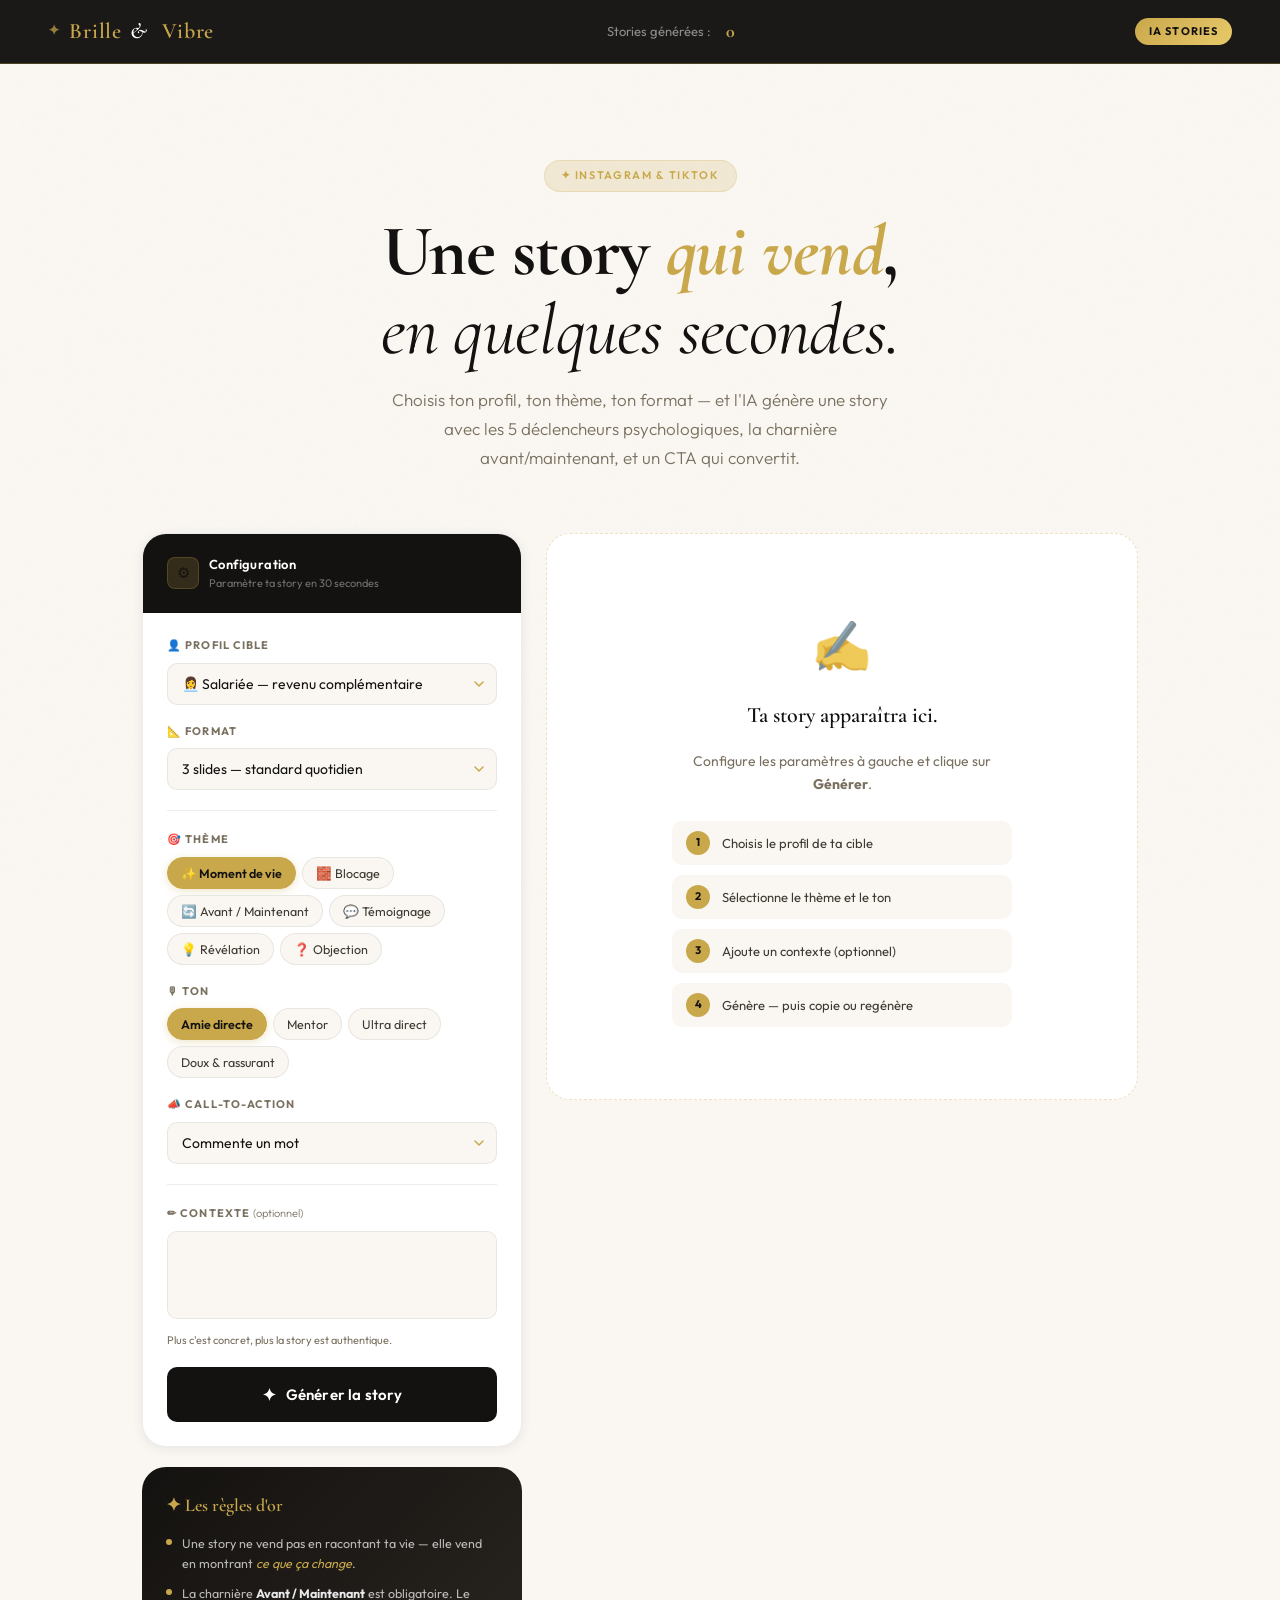
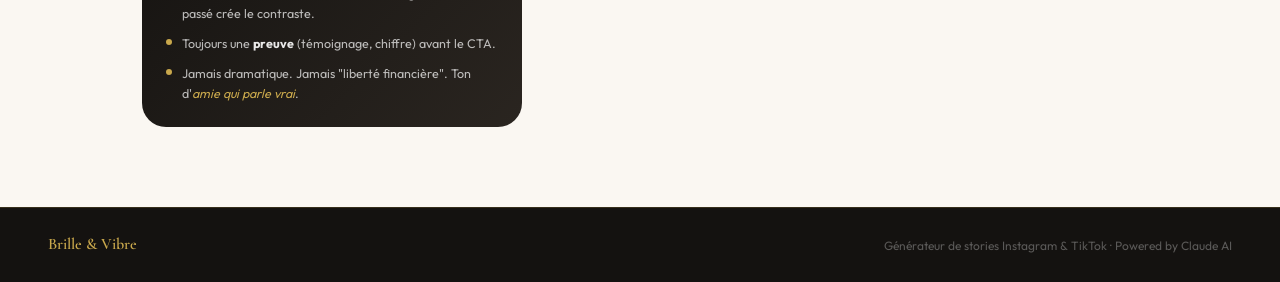
==== commit 75e628be: "Update index.html" ====
--- a/index.html
+++ b/index.html
@@ -1,1278 +1,1376 @@
 <!DOCTYPE html>
 <html lang="fr">
 <head>
-<meta charset="UTF-8">
-<meta name="viewport" content="width=device-width, initial-scale=1.0, maximum-scale=1.0">
-<title>Studio Stories Mono-Slide Pro</title>
-<style>
-:root{--bg:#0c0c10;--panel:#14141d;--card:#1a1a26;--accent:#FF8C42;--text:#f5f0e8;--muted:#8a8aa3;--border:#2a2a3a;--success:#10B981;--star:#FFD700;--font:'Segoe UI',system-ui,-apple-system,sans-serif}
-*{margin:0;padding:0;box-sizing:border-box}
-body{font-family:var(--font);background:var(--bg);color:var(--text);padding:12px;display:flex;justify-content:center}
-.container{max-width:1100px;width:100%}
-h1{text-align:center;margin-bottom:4px;font-size:1.5rem}
-.subtitle{text-align:center;color:var(--muted);margin-bottom:18px;font-size:.85rem}
-.tabs{display:flex;gap:6px;margin-bottom:14px;justify-content:center;flex-wrap:wrap;position:sticky;top:0;z-index:10;background:var(--bg);padding:8px 0}
-.tab-btn{background:var(--panel);color:var(--muted);border:1px solid var(--border);padding:10px 16px;border-radius:8px;cursor:pointer;font-weight:700;font-size:12px;font-family:var(--font);transition:.2s}
-.tab-btn:hover{background:var(--card);color:var(--text)}
-.tab-btn.active{background:var(--accent);color:var(--bg);border-color:var(--accent)}
-.panel{display:none;background:var(--panel);border:1px solid var(--border);border-radius:12px;padding:20px;margin-bottom:24px}
-.panel.active{display:block}
-.fg{margin-bottom:16px}
-.fg label{display:block;margin-bottom:6px;font-weight:600;font-size:12px;color:var(--accent);text-transform:uppercase;letter-spacing:.5px}
-.fg input{width:100%;padding:12px 14px;background:var(--card);border:1.5px solid var(--border);border-radius:8px;color:var(--text);font-size:14px;font-family:var(--font);outline:none;transition:border .2s}
-.fg input:focus{border-color:var(--accent)}
-.fg .hint{font-size:11px;color:var(--muted);margin-top:4px}
-.btn-large{width:100%;padding:14px;background:linear-gradient(135deg,var(--accent),#FF6B2B);color:var(--bg);border:none;border-radius:8px;font-size:15px;font-weight:800;cursor:pointer;font-family:var(--font);transition:.2s}
-.btn-large:hover{filter:brightness(1.1)}.btn-large:active{transform:scale(.98)}
-.daytabs{display:flex;gap:6px;overflow-x:auto;margin-bottom:14px;padding-bottom:8px;border-bottom:1px solid var(--border);-webkit-overflow-scrolling:touch}
-.dtab{background:var(--card);color:var(--muted);border:1px solid var(--border);padding:9px 14px;border-radius:6px;cursor:pointer;font-weight:700;white-space:nowrap;font-size:12px;font-family:var(--font);flex-shrink:0;transition:.2s}
-.dtab:hover{color:var(--text)}.dtab.active{background:rgba(255,140,66,.1);color:var(--accent);border-color:var(--accent)}
-.dayinfo{margin-bottom:16px;background:rgba(255,255,255,.03);padding:12px;border-radius:8px;border-left:3px solid var(--accent)}
-.dayinfo-t{font-weight:700;font-size:14px}.dayinfo-s{font-size:11px;color:var(--muted);margin-top:3px}
-.clayout{display:flex;gap:24px;align-items:flex-start}
-.phonewrap{width:280px;min-width:280px;flex-shrink:0;display:flex;flex-direction:column;align-items:center;gap:12px}
-.phone{background:#111;border:10px solid #222;border-radius:32px;width:100%;height:520px;position:relative;overflow:hidden;background-size:cover;background-position:center;box-shadow:0 8px 24px rgba(0,0,0,.4);display:flex;flex-direction:column}
-.phone-header{padding:12px 14px 0;flex-shrink:0}
-.phone-prof{display:flex;align-items:center;gap:6px;margin-bottom:8px}
-.phone-av{width:26px;height:26px;border-radius:50%;background:linear-gradient(135deg,var(--accent),#FF6B2B);display:flex;align-items:center;justify-content:center;font-size:9px;font-weight:900;color:#fff}
-.phone-un{font-size:11px;color:#bbb;font-weight:600}
-.phone-scroll{flex:1;overflow-y:auto;padding:8px 14px 16px;-webkit-overflow-scrolling:touch}
-.phone-scroll::-webkit-scrollbar{width:3px}.phone-scroll::-webkit-scrollbar-thumb{background:#444;border-radius:3px}
-.phone-ct{font-size:13px;line-height:1.6;white-space:pre-line;margin:0}
-.phone-controls{width:100%;display:flex;flex-direction:column;gap:8px}
-.control-row{display:flex;gap:6px;justify-content:center;flex-wrap:wrap}
-.cbtn{background:var(--card);border:1px solid var(--border);color:var(--text);padding:7px 10px;border-radius:6px;font-size:12px;cursor:pointer;font-weight:700;font-family:var(--font);transition:.2s}
-.cbtn:hover{background:var(--panel)}.cbtn.active{background:var(--accent);color:var(--bg);border-color:var(--accent)}
-.file-input{display:none}
-.cpanel{flex:1;min-width:0;display:flex;flex-direction:column}
-.editable-box{background:var(--card);padding:18px;border-radius:10px;border:1.5px solid var(--border);min-height:180px;margin-bottom:14px;font-size:14px;line-height:1.65;color:var(--text);width:100%;resize:vertical;font-family:var(--font);outline:none;transition:border .2s}
-.editable-box:focus{border-color:var(--accent)}
-.cbox-header{display:flex;justify-content:space-between;align-items:center;margin-bottom:6px}
-.cbox-left{font-size:11px;color:var(--muted)}.cbox-right{display:flex;gap:6px}
-.cb-btn{background:rgba(255,255,255,.05);border:1px solid var(--border);color:var(--text);padding:5px 10px;border-radius:6px;font-size:12px;cursor:pointer;font-weight:700;font-family:var(--font);transition:.2s}
-.cb-btn:hover{background:rgba(255,255,255,.1)}.cb-btn.copied{background:var(--success);color:#fff;border-color:var(--success)}.cb-btn.starred{background:rgba(255,215,0,.1);color:var(--star);border-color:var(--star)}
-.action-row{display:flex;gap:8px;flex-wrap:wrap}
-.abtn{flex:1;min-width:100px;padding:11px 8px;border-radius:6px;border:1px solid var(--border);background:var(--card);color:var(--text);font-weight:700;cursor:pointer;font-size:12px;font-family:var(--font);text-align:center;transition:.2s}
-.abtn:hover{background:var(--panel)}
-#pepites-list{display:flex;flex-direction:column;gap:12px}
-.pepite-item{background:var(--card);border:1px solid var(--border);border-radius:10px;padding:16px;position:relative}
-.pepite-text{font-size:13px;line-height:1.6;white-space:pre-line;color:var(--text);padding-right:60px}
-.pepite-actions{position:absolute;top:12px;right:12px;display:flex;gap:6px}
-.save-alert{text-align:center;color:var(--success);font-size:.8rem;margin-bottom:12px;opacity:0;transition:opacity .5s;pointer-events:none}
-.save-alert.visible{opacity:1}
-.err-box{background:#ff000030;border:1px solid #ff4444;border-radius:8px;padding:12px;margin:12px 0;font-size:12px;color:#ff6666;display:none}
-@media(max-width:750px){.clayout{flex-direction:column;align-items:stretch}.phonewrap{width:100%;min-width:0}.phone{width:260px;min-width:260px;height:480px;margin:0 auto}.cpanel{width:100%}}
-@media(max-width:480px){body{padding:8px}h1{font-size:1.3rem}.phone{width:240px;min-width:240px;height:450px}.phone-ct{font-size:12px}.tab-btn{padding:8px 10px;font-size:11px}.panel{padding:14px}.dtab{padding:7px 10px;font-size:11px}}
-@media(max-width:360px){.phone{width:210px;min-width:210px;height:400px}}
-@media print{
-  body{background:#fff!important;color:#333!important;padding:0!important}
-  .tabs,.phone,.phone-controls,.action-row,.cbox-header,.save-alert,.err-box,.tab-btn,button{display:none!important}
-  .container{max-width:100%}
-  .panel{display:block!important;background:#fff!important;border:none!important;padding:0!important;margin:0!important;page-break-inside:avoid}
-  #panel-config{display:none!important}
-  #panel-pepites{display:none!important}
-  .print-week{display:block!important}
-  .print-day{margin-bottom:20px;padding:15px;border:1px solid #ddd;border-radius:8px;page-break-inside:avoid}
-  .print-day h3{margin:0 0 10px;font-size:14px}
-  .print-day pre{white-space:pre-line;font-family:sans-serif;font-size:12px;line-height:1.7;margin:0}
-}
-.print-week{display:none}
-</style>
+  <meta charset="UTF-8" />
+  <meta name="viewport" content="width=device-width, initial-scale=1.0" />
+  <title>Générateur de Stories — Brille & Vibre</title>
+  <meta name="description" content="Génère des stories Instagram et TikTok qui convertissent, en quelques secondes." />
+  <link rel="preconnect" href="https://fonts.googleapis.com" />
+  <link rel="preconnect" href="https://fonts.gstatic.com" crossorigin />
+  <link href="https://fonts.googleapis.com/css2?family=Cormorant+Garamond:ital,wght@0,400;0,600;0,700;1,400;1,600&family=Outfit:wght@300;400;500;600;700&display=swap" rel="stylesheet" />
+
+  <style>
+    /* ─── RESET & BASE ─────────────────────────────────────── */
+    *, *::before, *::after { box-sizing: border-box; margin: 0; padding: 0; }
+
+    :root {
+      --gold:        #C9A84C;
+      --gold-dim:    #A8883A;
+      --gold-pale:   #F5EDD8;
+      --gold-glow:   rgba(201,168,76,0.18);
+      --cream:       #FAF7F2;
+      --cream-deep:  #F2EDE4;
+      --ink:         #141210;
+      --ink-mid:     #3D3830;
+      --ink-soft:    #7A7060;
+      --white:       #FFFFFF;
+      --border:      rgba(201,168,76,0.22);
+      --border-soft: rgba(0,0,0,0.07);
+      --shadow-sm:   0 2px 12px rgba(20,18,16,0.07);
+      --shadow-md:   0 8px 32px rgba(20,18,16,0.10);
+      --shadow-lg:   0 20px 60px rgba(20,18,16,0.14);
+      --r-sm:        10px;
+      --r-md:        16px;
+      --r-lg:        24px;
+      --r-xl:        32px;
+    }
+
+    html { scroll-behavior: smooth; }
+
+    body {
+      font-family: 'Outfit', sans-serif;
+      background: var(--cream);
+      color: var(--ink);
+      min-height: 100vh;
+      overflow-x: hidden;
+      line-height: 1.6;
+    }
+
+    /* ─── NOISE TEXTURE OVERLAY ────────────────────────────── */
+    body::before {
+      content: '';
+      position: fixed;
+      inset: 0;
+      background-image: url("data:image/svg+xml,%3Csvg viewBox='0 0 256 256' xmlns='http://www.w3.org/2000/svg'%3E%3Cfilter id='noise'%3E%3CfeTurbulence type='fractalNoise' baseFrequency='0.9' numOctaves='4' stitchTiles='stitch'/%3E%3C/filter%3E%3Crect width='100%25' height='100%25' filter='url(%23noise)' opacity='0.03'/%3E%3C/svg%3E");
+      pointer-events: none;
+      z-index: 0;
+      opacity: 0.4;
+    }
+
+    /* ─── HEADER ───────────────────────────────────────────── */
+    .site-header {
+      position: sticky;
+      top: 0;
+      z-index: 100;
+      background: rgba(20,18,16,0.97);
+      backdrop-filter: blur(12px);
+      -webkit-backdrop-filter: blur(12px);
+      border-bottom: 1px solid rgba(201,168,76,0.3);
+      padding: 0 clamp(20px, 5vw, 48px);
+      height: 64px;
+      display: flex;
+      align-items: center;
+      justify-content: space-between;
+    }
+
+    .logo {
+      font-family: 'Cormorant Garamond', serif;
+      font-size: clamp(18px, 2.5vw, 22px);
+      font-weight: 600;
+      color: var(--gold);
+      letter-spacing: 0.04em;
+      text-decoration: none;
+      display: flex;
+      align-items: center;
+      gap: 8px;
+    }
+    .logo::before {
+      content: '✦';
+      font-size: 14px;
+      opacity: 0.7;
+    }
+    .logo em { color: var(--white); font-style: italic; }
+
+    .header-pill {
+      background: linear-gradient(135deg, var(--gold) 0%, #E8C96A 100%);
+      color: var(--ink);
+      font-size: 11px;
+      font-weight: 700;
+      letter-spacing: 0.1em;
+      text-transform: uppercase;
+      padding: 5px 14px;
+      border-radius: 30px;
+    }
+
+    .counter-badge {
+      display: flex;
+      align-items: center;
+      gap: 8px;
+      color: rgba(255,255,255,0.5);
+      font-size: 13px;
+    }
+    .counter-badge strong {
+      color: var(--gold);
+      font-size: 18px;
+      font-family: 'Cormorant Garamond', serif;
+      font-weight: 700;
+      min-width: 24px;
+      text-align: center;
+    }
+
+    /* ─── HERO ─────────────────────────────────────────────── */
+    .hero {
+      text-align: center;
+      padding: clamp(48px, 8vw, 96px) clamp(20px, 5vw, 48px) clamp(32px, 5vw, 60px);
+      position: relative;
+      z-index: 1;
+    }
+
+    .hero-eyebrow {
+      display: inline-flex;
+      align-items: center;
+      gap: 8px;
+      font-size: 11px;
+      font-weight: 600;
+      letter-spacing: 0.15em;
+      text-transform: uppercase;
+      color: var(--gold);
+      margin-bottom: 20px;
+      padding: 6px 16px;
+      border: 1px solid var(--border);
+      border-radius: 30px;
+      background: var(--gold-glow);
+    }
+
+    .hero h1 {
+      font-family: 'Cormorant Garamond', serif;
+      font-size: clamp(36px, 7vw, 72px);
+      font-weight: 700;
+      line-height: 1.1;
+      color: var(--ink);
+      margin-bottom: 16px;
+      letter-spacing: -0.01em;
+    }
+    .hero h1 em {
+      font-style: italic;
+      color: var(--gold);
+    }
+    .hero h1 span {
+      display: block;
+      font-weight: 400;
+      font-style: italic;
+    }
+
+    .hero-sub {
+      font-size: clamp(15px, 2vw, 17px);
+      color: var(--ink-soft);
+      max-width: 520px;
+      margin: 0 auto;
+      font-weight: 300;
+      line-height: 1.7;
+    }
+
+    /* ─── MAIN LAYOUT ──────────────────────────────────────── */
+    .app-layout {
+      max-width: 1060px;
+      margin: 0 auto;
+      padding: 0 clamp(16px, 4vw, 32px) 80px;
+      position: relative;
+      z-index: 1;
+      display: grid;
+      grid-template-columns: 380px 1fr;
+      gap: 24px;
+      align-items: start;
+    }
+
+    @media (max-width: 860px) {
+      .app-layout { grid-template-columns: 1fr; }
+    }
+
+    /* ─── PANEL ────────────────────────────────────────────── */
+    .panel {
+      background: var(--white);
+      border-radius: var(--r-lg);
+      border: 1px solid var(--border-soft);
+      box-shadow: var(--shadow-sm);
+      overflow: hidden;
+      position: sticky;
+      top: 80px;
+    }
+
+    @media (max-width: 860px) {
+      .panel { position: static; }
+    }
+
+    .panel-head {
+      background: var(--ink);
+      padding: 20px 24px;
+      display: flex;
+      align-items: center;
+      gap: 10px;
+    }
+    .panel-head-icon {
+      width: 32px; height: 32px;
+      background: var(--gold-glow);
+      border: 1px solid var(--border);
+      border-radius: 8px;
+      display: flex;
+      align-items: center;
+      justify-content: center;
+      font-size: 15px;
+    }
+    .panel-head-title {
+      font-size: 13px;
+      font-weight: 600;
+      color: var(--white);
+      letter-spacing: 0.03em;
+    }
+    .panel-head-sub {
+      font-size: 11px;
+      color: rgba(255,255,255,0.4);
+      margin-top: 1px;
+    }
+
+    .panel-body { padding: 24px; }
+
+    /* ─── FORM FIELDS ──────────────────────────────────────── */
+    .field { margin-bottom: 18px; }
+    .field:last-child { margin-bottom: 0; }
+
+    .field-label {
+      display: block;
+      font-size: 11px;
+      font-weight: 700;
+      letter-spacing: 0.1em;
+      text-transform: uppercase;
+      color: var(--ink-soft);
+      margin-bottom: 8px;
+    }
+
+    select, textarea {
+      width: 100%;
+      font-family: 'Outfit', sans-serif;
+      font-size: 14px;
+      color: var(--ink);
+      background: var(--cream);
+      border: 1.5px solid var(--border-soft);
+      border-radius: var(--r-sm);
+      padding: 11px 14px;
+      transition: border-color 0.2s, background 0.2s, box-shadow 0.2s;
+      appearance: none;
+      -webkit-appearance: none;
+      outline: none;
+    }
+    select {
+      background-image: url("data:image/svg+xml,%3Csvg xmlns='http://www.w3.org/2000/svg' width='10' height='6' viewBox='0 0 10 6'%3E%3Cpath d='M1 1l4 4 4-4' stroke='%23C9A84C' stroke-width='1.5' fill='none' stroke-linecap='round' stroke-linejoin='round'/%3E%3C/svg%3E");
+      background-repeat: no-repeat;
+      background-position: right 12px center;
+      padding-right: 32px;
+      cursor: pointer;
+    }
+    select:focus, textarea:focus {
+      border-color: var(--gold);
+      background: var(--white);
+      box-shadow: 0 0 0 3px var(--gold-glow);
+    }
+    textarea {
+      height: 88px;
+      resize: none;
+      line-height: 1.6;
+    }
+    textarea::placeholder { color: var(--ink-soft); opacity: 0.6; }
+
+    /* ─── TOGGLE CHIPS ─────────────────────────────────────── */
+    .chips {
+      display: flex;
+      flex-wrap: wrap;
+      gap: 6px;
+    }
+    .chip {
+      padding: 7px 13px;
+      border-radius: 30px;
+      border: 1.5px solid var(--border-soft);
+      background: var(--cream);
+      font-family: 'Outfit', sans-serif;
+      font-size: 12.5px;
+      color: var(--ink-mid);
+      cursor: pointer;
+      transition: all 0.18s ease;
+      user-select: none;
+      font-weight: 400;
+      white-space: nowrap;
+    }
+    .chip:hover {
+      border-color: var(--gold);
+      color: var(--ink);
+      background: var(--gold-glow);
+    }
+    .chip.on {
+      background: var(--gold);
+      border-color: var(--gold);
+      color: var(--ink);
+      font-weight: 600;
+      box-shadow: 0 2px 8px rgba(201,168,76,0.3);
+    }
+
+    /* ─── DIVIDER ──────────────────────────────────────────── */
+    .divider {
+      height: 1px;
+      background: var(--border-soft);
+      margin: 20px 0;
+    }
+
+    /* ─── GENERATE BUTTON ──────────────────────────────────── */
+    .btn-gen {
+      width: 100%;
+      padding: 15px 20px;
+      background: var(--ink);
+      color: var(--white);
+      border: 2px solid var(--ink);
+      border-radius: var(--r-sm);
+      font-family: 'Outfit', sans-serif;
+      font-size: 15px;
+      font-weight: 600;
+      cursor: pointer;
+      display: flex;
+      align-items: center;
+      justify-content: center;
+      gap: 10px;
+      transition: all 0.25s ease;
+      position: relative;
+      overflow: hidden;
+      letter-spacing: 0.01em;
+    }
+    .btn-gen::after {
+      content: '';
+      position: absolute;
+      inset: 0;
+      background: linear-gradient(135deg, var(--gold) 0%, #E8C96A 100%);
+      transform: translateX(-101%);
+      transition: transform 0.3s ease;
+      z-index: 0;
+    }
+    .btn-gen:hover::after { transform: translateX(0); }
+    .btn-gen:hover { color: var(--ink); border-color: var(--gold); }
+    .btn-gen > * { position: relative; z-index: 1; }
+    .btn-gen:disabled {
+      opacity: 0.45;
+      cursor: not-allowed;
+    }
+    .btn-gen:disabled::after { display: none; }
+
+    .btn-icon { font-size: 17px; transition: transform 0.3s; }
+    .btn-gen:hover .btn-icon { transform: rotate(15deg); }
+
+    /* ─── RIGHT COLUMN ─────────────────────────────────────── */
+    .right-col { display: flex; flex-direction: column; gap: 20px; }
+
+    /* ─── EMPTY STATE ──────────────────────────────────────── */
+    .empty-state {
+      background: var(--white);
+      border-radius: var(--r-lg);
+      border: 1.5px dashed rgba(201,168,76,0.35);
+      padding: clamp(40px, 6vw, 72px) 32px;
+      text-align: center;
+      display: flex;
+      flex-direction: column;
+      align-items: center;
+      gap: 16px;
+    }
+    .empty-icon {
+      font-size: 48px;
+      filter: grayscale(30%);
+      animation: float 4s ease-in-out infinite;
+    }
+    @keyframes float {
+      0%,100%{transform:translateY(0)} 50%{transform:translateY(-8px)}
+    }
+    .empty-title {
+      font-family: 'Cormorant Garamond', serif;
+      font-size: 22px;
+      font-weight: 600;
+      color: var(--ink);
+    }
+    .empty-sub {
+      font-size: 14px;
+      color: var(--ink-soft);
+      max-width: 320px;
+      line-height: 1.7;
+    }
+    .empty-steps {
+      display: flex;
+      flex-direction: column;
+      gap: 10px;
+      width: 100%;
+      max-width: 340px;
+      margin-top: 8px;
+    }
+    .step {
+      display: flex;
+      align-items: center;
+      gap: 12px;
+      background: var(--cream);
+      border-radius: var(--r-sm);
+      padding: 10px 14px;
+      text-align: left;
+      font-size: 13px;
+      color: var(--ink-mid);
+    }
+    .step-num {
+      width: 24px; height: 24px;
+      background: var(--gold);
+      color: var(--ink);
+      border-radius: 50%;
+      display: flex; align-items: center; justify-content: center;
+      font-size: 11px;
+      font-weight: 700;
+      flex-shrink: 0;
+    }
+
+    /* ─── LOADING STATE ────────────────────────────────────── */
+    .loading-state {
+      display: none;
+      background: var(--white);
+      border-radius: var(--r-lg);
+      border: 1px solid var(--border-soft);
+      padding: 56px 32px;
+      text-align: center;
+      box-shadow: var(--shadow-sm);
+    }
+    .loading-state.show { display: block; }
+
+    .dots {
+      display: flex;
+      justify-content: center;
+      gap: 10px;
+      margin-bottom: 24px;
+    }
+    .dot {
+      width: 12px; height: 12px;
+      border-radius: 50%;
+      background: var(--gold);
+      animation: pulse 1.4s ease-in-out infinite;
+    }
+    .dot:nth-child(2) { animation-delay: 0.22s; background: var(--gold-dim); }
+    .dot:nth-child(3) { animation-delay: 0.44s; background: var(--ink); }
+    @keyframes pulse {
+      0%,80%,100%{transform:scale(0.5);opacity:0.35}
+      40%{transform:scale(1.1);opacity:1}
+    }
+    .loading-msg {
+      font-size: 14px;
+      color: var(--ink-soft);
+      font-style: italic;
+      min-height: 22px;
+    }
+
+    /* ─── RESULT CARD ──────────────────────────────────────── */
+    .result-card {
+      display: none;
+      background: var(--white);
+      border-radius: var(--r-lg);
+      border: 1px solid var(--border-soft);
+      box-shadow: var(--shadow-md);
+      overflow: hidden;
+      animation: riseIn 0.45s cubic-bezier(0.22,1,0.36,1) both;
+    }
+    .result-card.show { display: block; }
+    @keyframes riseIn {
+      from{opacity:0;transform:translateY(20px)}
+      to{opacity:1;transform:translateY(0)}
+    }
+
+    .result-head {
+      background: linear-gradient(135deg, var(--ink) 0%, #2A2520 100%);
+      padding: 20px 24px;
+      display: flex;
+      align-items: flex-start;
+      justify-content: space-between;
+      gap: 12px;
+    }
+    .result-head-left { flex: 1; }
+    .result-label {
+      font-size: 10px;
+      font-weight: 700;
+      letter-spacing: 0.14em;
+      text-transform: uppercase;
+      color: var(--gold);
+      margin-bottom: 6px;
+    }
+    .result-tags { display: flex; flex-wrap: wrap; gap: 6px; }
+    .result-tag {
+      font-size: 11px;
+      padding: 3px 10px;
+      border-radius: 20px;
+      background: rgba(255,255,255,0.08);
+      color: rgba(255,255,255,0.65);
+      border: 1px solid rgba(255,255,255,0.1);
+      font-weight: 500;
+    }
+
+    /* ─── PSYCHO BAR ───────────────────────────────────────── */
+    .psycho-bar {
+      display: flex;
+      gap: 0;
+      background: var(--cream-deep);
+      border-bottom: 1px solid var(--border-soft);
+      overflow-x: auto;
+      scrollbar-width: none;
+    }
+    .psycho-bar::-webkit-scrollbar { display: none; }
+    .psycho-item {
+      flex: 1;
+      min-width: max-content;
+      text-align: center;
+      padding: 10px 12px;
+      font-size: 10.5px;
+      font-weight: 700;
+      letter-spacing: 0.06em;
+      text-transform: uppercase;
+      border-right: 1px solid var(--border-soft);
+      position: relative;
+    }
+    .psycho-item:last-child { border-right: none; }
+    .psycho-item span { display: block; font-size: 14px; margin-bottom: 2px; }
+    .pi-1 { color: #9A6B00; }
+    .pi-2 { color: #1A6A3A; }
+    .pi-3 { color: #8A1A1A; }
+    .pi-4 { color: #2A3A9A; }
+    .pi-5 { color: #2A7A1A; }
+
+    /* ─── SLIDES ───────────────────────────────────────────── */
+    .slides-wrap { padding: 20px 20px 0; display: flex; flex-direction: column; gap: 10px; }
+
+    .slide {
+      display: flex;
+      border-radius: var(--r-sm);
+      overflow: hidden;
+      border: 1px solid var(--border-soft);
+      animation: slideIn 0.4s ease both;
+    }
+    @keyframes slideIn {
+      from{opacity:0;transform:translateX(-10px)}
+      to{opacity:1;transform:translateX(0)}
+    }
+    .slide:nth-child(1){animation-delay:0.05s}
+    .slide:nth-child(2){animation-delay:0.12s}
+    .slide:nth-child(3){animation-delay:0.19s}
+    .slide:nth-child(4){animation-delay:0.26s}
+    .slide:nth-child(5){animation-delay:0.33s}
+    .slide:nth-child(6){animation-delay:0.40s}
+    .slide:nth-child(7){animation-delay:0.47s}
+
+    .slide-num {
+      background: var(--ink);
+      color: var(--gold);
+      font-family: 'Cormorant Garamond', serif;
+      font-size: 20px;
+      font-weight: 700;
+      min-width: 44px;
+      display: flex;
+      align-items: center;
+      justify-content: center;
+      flex-shrink: 0;
+      letter-spacing: -0.02em;
+    }
+
+    .slide-inner {
+      flex: 1;
+      background: var(--cream);
+      padding: 14px 16px;
+    }
+    .slide-type-label {
+      font-size: 9.5px;
+      font-weight: 700;
+      letter-spacing: 0.12em;
+      text-transform: uppercase;
+      color: var(--gold-dim);
+      margin-bottom: 6px;
+      display: block;
+    }
+    .slide-text {
+      font-size: 14px;
+      line-height: 1.7;
+      color: var(--ink);
+      white-space: pre-wrap;
+    }
+
+    /* ─── RESULT FOOTER ────────────────────────────────────── */
+    .result-footer {
+      padding: 16px 20px 20px;
+      display: flex;
+      gap: 8px;
+      flex-wrap: wrap;
+    }
+
+    .btn-action {
+      display: flex;
+      align-items: center;
+      gap: 7px;
+      padding: 10px 18px;
+      border-radius: var(--r-sm);
+      font-family: 'Outfit', sans-serif;
+      font-size: 13px;
+      font-weight: 600;
+      cursor: pointer;
+      transition: all 0.2s ease;
+      border: 1.5px solid;
+    }
+    .btn-copy {
+      background: var(--gold);
+      border-color: var(--gold);
+      color: var(--ink);
+      flex: 1;
+      justify-content: center;
+    }
+    .btn-copy:hover { background: var(--gold-dim); border-color: var(--gold-dim); }
+    .btn-regen {
+      background: transparent;
+      border-color: var(--border-soft);
+      color: var(--ink-mid);
+    }
+    .btn-regen:hover { border-color: var(--ink); color: var(--ink); }
+    .btn-save {
+      background: transparent;
+      border-color: var(--border-soft);
+      color: var(--ink-mid);
+    }
+    .btn-save:hover { border-color: var(--gold); color: var(--gold); }
+
+    .copy-success {
+      background: #1A6A3A !important;
+      border-color: #1A6A3A !important;
+      color: var(--white) !important;
+    }
+
+    /* ─── HISTORY ──────────────────────────────────────────── */
+    .history-card {
+      display: none;
+      background: var(--white);
+      border-radius: var(--r-lg);
+      border: 1px solid var(--border-soft);
+      box-shadow: var(--shadow-sm);
+      overflow: hidden;
+    }
+    .history-card.show { display: block; }
+
+    .history-head {
+      padding: 14px 20px;
+      background: var(--cream-deep);
+      border-bottom: 1px solid var(--border-soft);
+      display: flex;
+      align-items: center;
+      justify-content: space-between;
+    }
+    .history-title {
+      font-size: 11px;
+      font-weight: 700;
+      letter-spacing: 0.1em;
+      text-transform: uppercase;
+      color: var(--ink-soft);
+    }
+    .history-clear {
+      font-size: 11px;
+      color: var(--ink-soft);
+      cursor: pointer;
+      transition: color 0.18s;
+      background: none;
+      border: none;
+      font-family: 'Outfit', sans-serif;
+      padding: 0;
+    }
+    .history-clear:hover { color: #8A1A1A; }
+
+    .history-list { padding: 10px; display: flex; flex-direction: column; gap: 6px; }
+
+    .hist-item {
+      display: flex;
+      align-items: center;
+      gap: 10px;
+      padding: 10px 12px;
+      border-radius: var(--r-sm);
+      border: 1px solid transparent;
+      cursor: pointer;
+      transition: all 0.18s;
+      background: var(--cream);
+    }
+    .hist-item:hover { border-color: var(--gold); background: var(--gold-pale); }
+    .hist-num {
+      font-family: 'Cormorant Garamond', serif;
+      font-size: 18px;
+      font-weight: 700;
+      color: var(--gold);
+      min-width: 22px;
+      text-align: center;
+      flex-shrink: 0;
+    }
+    .hist-text {
+      flex: 1;
+      font-size: 12.5px;
+      color: var(--ink-mid);
+      line-height: 1.4;
+      overflow: hidden;
+      display: -webkit-box;
+      -webkit-line-clamp: 2;
+      -webkit-box-orient: vertical;
+    }
+    .hist-arrow {
+      font-size: 13px;
+      color: var(--ink-soft);
+      flex-shrink: 0;
+      transition: transform 0.18s;
+    }
+    .hist-item:hover .hist-arrow { transform: translateX(3px); color: var(--gold); }
+
+    /* ─── TIPS CARD ────────────────────────────────────────── */
+    .tips-card {
+      background: linear-gradient(135deg, var(--ink) 0%, #2A2520 100%);
+      border-radius: var(--r-lg);
+      padding: 24px;
+      color: var(--white);
+    }
+    .tips-head {
+      font-family: 'Cormorant Garamond', serif;
+      font-size: 18px;
+      font-weight: 600;
+      color: var(--gold);
+      margin-bottom: 14px;
+      display: flex;
+      align-items: center;
+      gap: 8px;
+    }
+    .tip {
+      display: flex;
+      align-items: flex-start;
+      gap: 10px;
+      margin-bottom: 10px;
+      font-size: 12.5px;
+      color: rgba(255,255,255,0.7);
+      line-height: 1.6;
+    }
+    .tip:last-child { margin-bottom: 0; }
+    .tip-dot {
+      width: 6px; height: 6px;
+      background: var(--gold);
+      border-radius: 50%;
+      margin-top: 6px;
+      flex-shrink: 0;
+    }
+
+    /* ─── FOOTER ───────────────────────────────────────────── */
+    .site-footer {
+      background: var(--ink);
+      border-top: 1px solid rgba(201,168,76,0.2);
+      padding: 24px clamp(20px,5vw,48px);
+      display: flex;
+      align-items: center;
+      justify-content: space-between;
+      flex-wrap: wrap;
+      gap: 12px;
+      position: relative;
+      z-index: 1;
+    }
+    .footer-brand {
+      font-family: 'Cormorant Garamond', serif;
+      font-size: 16px;
+      color: var(--gold);
+      font-weight: 600;
+    }
+    .footer-note {
+      font-size: 12px;
+      color: rgba(255,255,255,0.3);
+    }
+
+    /* ─── UTILITY ──────────────────────────────────────────── */
+    .sr-only {
+      position: absolute;
+      width: 1px; height: 1px;
+      padding: 0; margin: -1px;
+      overflow: hidden;
+      clip: rect(0,0,0,0);
+      white-space: nowrap;
+      border-width: 0;
+    }
+
+    /* ─── SCROLLBAR ────────────────────────────────────────── */
+    ::-webkit-scrollbar { width: 6px; }
+    ::-webkit-scrollbar-track { background: transparent; }
+    ::-webkit-scrollbar-thumb { background: rgba(201,168,76,0.3); border-radius: 3px; }
+
+    /* ─── MOBILE TWEAKS ────────────────────────────────────── */
+    @media (max-width: 540px) {
+      .header-pill { display: none; }
+      .psycho-bar { gap: 0; }
+      .psycho-item { padding: 8px 8px; font-size: 9px; }
+      .result-footer { flex-direction: column; }
+      .btn-copy, .btn-regen, .btn-save { width: 100%; justify-content: center; }
+      .site-footer { flex-direction: column; text-align: center; }
+    }
+  </style>
 </head>
+
 <body>
-<div class="container">
-<h1>Studio Stories Mono-Slide</h1>
-<div class="subtitle">Stories strategiques - Simulateur - Pepites</div>
-<div id="save-status" class="save-alert"></div>
-<div id="err" class="err-box"></div>
-<div class="tabs">
-  <button class="tab-btn active" id="tab-config" onclick="switchTab('config')">Config</button>
-  <button class="tab-btn" id="tab-result" onclick="switchTab('result')">Studio</button>
-  <button class="tab-btn" id="tab-pepites" onclick="switchTab('pepites')">Pepites (<span id="pepites-count">0</span>)</button>
-</div>
-<div class="panel active" id="panel-config">
-  <div class="fg"><label>Nom de ta formation / offre</label><input type="text" id="f-product" placeholder="Ex : Code Liberte"></div>
-  <div class="fg"><label>Ton appel a l'action (CTA)</label><input type="text" id="f-cta" placeholder="Ex : Envoie-moi le mot CODE en message prive"><div class="hint">La phrase qui termine chaque story.</div></div>
-  <button class="btn-large" onclick="handleGenerate()">CREER MA SEMAINE DE STORIES</button>
-</div>
-<div class="panel" id="panel-result"></div>
-<div class="panel" id="panel-pepites"><div id="pepites-list"></div></div>
-<div class="print-week" id="print-week"></div>
-</div>
-
+
+<!-- ═══ HEADER ═══════════════════════════════════════════════════ -->
+<header class="site-header" role="banner">
+  <a href="#" class="logo" aria-label="Brille & Vibre">
+    Brille <em>&amp;</em>&nbsp;Vibre
+  </a>
+  <div class="counter-badge" aria-live="polite" aria-atomic="true">
+    <span>Stories générées&nbsp;:</span>
+    <strong id="counter-num">0</strong>
+  </div>
+  <div class="header-pill">IA Stories</div>
+</header>
+
+<!-- ═══ HERO ══════════════════════════════════════════════════════ -->
+<section class="hero" aria-labelledby="hero-title">
+  <div class="hero-eyebrow" aria-hidden="true">✦ Instagram &amp; TikTok</div>
+  <h1 id="hero-title">
+    Une story <em>qui vend</em>,
+    <span>en quelques secondes.</span>
+  </h1>
+  <p class="hero-sub">
+    Choisis ton profil, ton thème, ton format — et l'IA génère une story
+    avec les 5 déclencheurs psychologiques, la charnière avant/maintenant,
+    et un CTA qui convertit.
+  </p>
+</section>
+
+<!-- ═══ APP ═══════════════════════════════════════════════════════ -->
+<main class="app-layout" id="app">
+
+  <!-- ── LEFT : CONFIGURATION ──────────────────────────────────── -->
+  <aside>
+    <div class="panel" role="form" aria-label="Configuration de la story">
+
+      <div class="panel-head">
+        <div class="panel-head-icon" aria-hidden="true">⚙</div>
+        <div>
+          <div class="panel-head-title">Configuration</div>
+          <div class="panel-head-sub">Paramètre ta story en 30 secondes</div>
+        </div>
+      </div>
+
+      <div class="panel-body">
+
+        <!-- Profil -->
+        <div class="field">
+          <label class="field-label" for="profil">👤 Profil cible</label>
+          <select id="profil" aria-required="true">
+            <option value="salariee">👩‍💼 Salariée — revenu complémentaire</option>
+            <option value="chomage">🔍 Chômage / RSA — solution urgente</option>
+            <option value="maman">👶 Maman — travailler depuis chez elle</option>
+            <option value="entrepreneuse">🚀 Entrepreneuse — apprendre à vendre</option>
+          </select>
+        </div>
+
+        <!-- Format -->
+        <div class="field">
+          <label class="field-label" for="format">📐 Format</label>
+          <select id="format">
+            <option value="3slides">3 slides — standard quotidien</option>
+            <option value="7slides">7 slides — séquence de lancement</option>
+            <option value="1slide">Hook seul — accroche unique</option>
+          </select>
+        </div>
+
+        <div class="divider"></div>
+
+        <!-- Thème -->
+        <div class="field">
+          <label class="field-label">🎯 Thème</label>
+          <div class="chips" id="theme-chips" role="group" aria-label="Choisir le thème">
+            <button class="chip on" data-val="moment_vie" type="button">✨ Moment de vie</button>
+            <button class="chip" data-val="blocage" type="button">🧱 Blocage</button>
+            <button class="chip" data-val="charniere" type="button">🔄 Avant / Maintenant</button>
+            <button class="chip" data-val="temoignage" type="button">💬 Témoignage</button>
+            <button class="chip" data-val="revelation" type="button">💡 Révélation</button>
+            <button class="chip" data-val="objection" type="button">❓ Objection</button>
+          </div>
+        </div>
+
+        <!-- Ton -->
+        <div class="field">
+          <label class="field-label">🎙 Ton</label>
+          <div class="chips" id="ton-chips" role="group" aria-label="Choisir le ton">
+            <button class="chip on" data-val="amie" type="button">Amie directe</button>
+            <button class="chip" data-val="mentor" type="button">Mentor</button>
+            <button class="chip" data-val="direct" type="button">Ultra direct</button>
+            <button class="chip" data-val="doux" type="button">Doux &amp; rassurant</button>
+          </div>
+        </div>
+
+        <!-- CTA -->
+        <div class="field">
+          <label class="field-label" for="cta">📣 Call-to-action</label>
+          <select id="cta">
+            <option value="commente">Commente un mot</option>
+            <option value="dm">Envoie un DM</option>
+            <option value="lien">Lien en bio</option>
+            <option value="urgence">Urgence — places limitées</option>
+            <option value="libre">Laisser l'IA choisir</option>
+          </select>
+        </div>
+
+        <div class="divider"></div>
+
+        <!-- Contexte libre -->
+        <div class="field">
+          <label class="field-label" for="contexte">
+            ✏ Contexte <span style="font-weight:300;text-transform:none;letter-spacing:0">(optionnel)</span>
+          </label>
+          <textarea
+            id="contexte"
+            placeholder="Ex : Ce matin j'ai reçu une vente pendant ma promenade… / Ma cliente Nadia avait peur de se lancer… / Ajoute un prénom, un chiffre, un moment précis."
+            aria-describedby="contexte-hint"
+          ></textarea>
+          <p id="contexte-hint" style="font-size:11px;color:var(--ink-soft);margin-top:6px;line-height:1.5">
+            Plus c'est concret, plus la story est authentique.
+          </p>
+        </div>
+
+        <!-- BUTTON -->
+        <button class="btn-gen" id="btn-gen" type="button" onclick="generateStory()" aria-live="polite">
+          <span class="btn-icon" aria-hidden="true">✦</span>
+          <span class="btn-text">Générer la story</span>
+        </button>
+
+      </div><!-- /panel-body -->
+    </div><!-- /panel -->
+
+    <!-- TIPS -->
+    <div class="tips-card" style="margin-top:20px">
+      <div class="tips-head">✦ Les règles d'or</div>
+      <div class="tip"><div class="tip-dot"></div><span>Une story ne vend pas en racontant ta vie — elle vend en montrant <em style="color:var(--gold)">ce que ça change</em>.</span></div>
+      <div class="tip"><div class="tip-dot"></div><span>La charnière <strong style="color:rgba(255,255,255,0.9)">Avant / Maintenant</strong> est obligatoire. Le passé crée le contraste.</span></div>
+      <div class="tip"><div class="tip-dot"></div><span>Toujours une <strong style="color:rgba(255,255,255,0.9)">preuve</strong> (témoignage, chiffre) avant le CTA.</span></div>
+      <div class="tip"><div class="tip-dot"></div><span>Jamais dramatique. Jamais "liberté financière". Ton d'<em style="color:var(--gold)">amie qui parle vrai</em>.</span></div>
+    </div>
+
+  </aside>
+
+  <!-- ── RIGHT : OUTPUT ─────────────────────────────────────────── -->
+  <div class="right-col">
+
+    <!-- EMPTY STATE -->
+    <div class="empty-state" id="empty-state" aria-label="Instructions">
+      <div class="empty-icon" aria-hidden="true">✍️</div>
+      <div class="empty-title">Ta story apparaîtra ici.</div>
+      <p class="empty-sub">Configure les paramètres à gauche et clique sur <strong>Générer</strong>.</p>
+      <div class="empty-steps" aria-label="Étapes">
+        <div class="step"><div class="step-num">1</div><span>Choisis le profil de ta cible</span></div>
+        <div class="step"><div class="step-num">2</div><span>Sélectionne le thème et le ton</span></div>
+        <div class="step"><div class="step-num">3</div><span>Ajoute un contexte (optionnel)</span></div>
+        <div class="step"><div class="step-num">4</div><span>Génère — puis copie ou regénère</span></div>
+      </div>
+    </div>
+
+    <!-- LOADING -->
+    <div class="loading-state" id="loading-state" role="status" aria-live="polite" aria-label="Génération en cours">
+      <div class="dots" aria-hidden="true">
+        <div class="dot"></div>
+        <div class="dot"></div>
+        <div class="dot"></div>
+      </div>
+      <p class="loading-msg" id="loading-msg">Activation des 5 déclencheurs…</p>
+    </div>
+
+    <!-- RESULT -->
+    <div class="result-card" id="result-card" role="region" aria-label="Story générée" aria-live="polite">
+
+      <!-- Head -->
+      <div class="result-head">
+        <div class="result-head-left">
+          <div class="result-label">Story générée</div>
+          <div class="result-tags" id="result-tags"></div>
+        </div>
+      </div>
+
+      <!-- Psycho bar -->
+      <div class="psycho-bar" aria-label="Déclencheurs psychologiques activés">
+        <div class="psycho-item pi-1"><span>🎯</span>Curiosité</div>
+        <div class="psycho-item pi-2"><span>🪞</span>Identification</div>
+        <div class="psycho-item pi-3"><span>⚡</span>Tension</div>
+        <div class="psycho-item pi-4"><span>💡</span>Révélation</div>
+        <div class="psycho-item pi-5"><span>✅</span>Décision</div>
+      </div>
+
+      <!-- Slides -->
+      <div class="slides-wrap" id="slides-wrap"></div>
+
+      <!-- Footer actions -->
+      <div class="result-footer">
+        <button class="btn-action btn-copy" id="btn-copy" type="button" onclick="copyStory()" aria-label="Copier toute la story">
+          📋 Copier la story
+        </button>
+        <button class="btn-action btn-regen" type="button" onclick="generateStory()" aria-label="Regénérer une nouvelle version">
+          ↺ Regénérer
+        </button>
+        <button class="btn-action btn-save" type="button" onclick="saveToHistory()" aria-label="Sauvegarder dans l'historique">
+          🔖 Sauvegarder
+        </button>
+      </div>
+
+    </div><!-- /result-card -->
+
+    <!-- HISTORY -->
+    <div class="history-card" id="history-card">
+      <div class="history-head">
+        <div class="history-title">🕓 Historique de session</div>
+        <button class="history-clear" type="button" onclick="clearHistory()" aria-label="Effacer l'historique">Tout effacer</button>
+      </div>
+      <div class="history-list" id="history-list"></div>
+    </div>
+
+  </div><!-- /right-col -->
+
+</main>
+
+<!-- ═══ FOOTER ════════════════════════════════════════════════════ -->
+<footer class="site-footer" role="contentinfo">
+  <div class="footer-brand">Brille &amp; Vibre</div>
+  <div class="footer-note">Générateur de stories Instagram &amp; TikTok · Powered by Claude AI</div>
+</footer>
+
+<!-- ═══ SCRIPT ════════════════════════════════════════════════════ -->
 <script>
-// Stories Machine - 1038 stories pre-ecrites
-// Chaque story = fil narratif coherent
-var S = {
-  "lundi": [
-    "Ce matin j'ai emmene mon fils a l'ecole. A pied. Tranquillement.\n\nAvant je le deposais en speed a 7h30 pour pas etre en retard.\n\nMaintenant c'est moi qui decide de mon emploi du temps.\n\nUne eleve m'a dit : le premier matin ou j'ai pu emmener ma fille sans courir, j'ai pleure.\n\nC'est ca que {product} permet de construire.\n\n{cta}",
-    "Ce matin j'ai emmene mon fils a l'ecole. A pied. Tranquillement.\n\nAvant je le deposais en speed a 7h30 pour pas etre en retard.\n\nMaintenant c'est moi qui decide de mon emploi du temps.\n\nUne eleve a vecu la meme chose. Premieres ventes en 3 semaines avec {product}.\n\n{cta}",
-    "Ce matin j'ai emmene mon fils a l'ecole. A pied. Tranquillement.\n\nAvant je le deposais en speed a 7h30 pour pas etre en retard.\n\nMaintenant c'est moi qui decide de mon emploi du temps.\n\nUne eleve m'a ecrit : je pensais pas que c'etait possible pour quelqu'un comme moi.\n\n{cta}",
-    "Ce matin j'ai emmene mon fils a l'ecole. A pied. Tranquillement.\n\nAvant je le deposais en speed a 7h30 pour pas etre en retard.\n\nMaintenant c'est moi qui decide de mon emploi du temps.\n\nUne eleve aussi avait peur. Premiere vente en 10 jours.\n\n{cta}",
-    "Ce matin j'ai emmene mon fils a l'ecole. A pied. Tranquillement.\n\nAvant je le deposais en speed a 7h30 pour pas etre en retard.\n\nMaintenant c'est moi qui decide de mon emploi du temps.\n\nCe plan, il est dans {product}. C'est le meme que mes eleves suivent.\n\n{cta}",
-    "Ce matin j'ai emmene mon fils a l'ecole. A pied. Tranquillement.\n\nAvant je le deposais en speed a 7h30 pour pas etre en retard.\n\nMaintenant c'est moi qui decide de mon emploi du temps.\n\nUne eleve avait 200 abonnes quand elle a fait sa premiere vente.\n\n{cta}",
-    "Ce matin j'ai emmene mon fils a l'ecole. A pied. Tranquillement.\n\nAvant je le deposais en speed a 7h30 pour pas etre en retard.\n\nMaintenant c'est moi qui decide de mon emploi du temps.\n\nUne eleve a recu sa premiere vente pendant la nuit. Son message : je croyais que c'etait une erreur.\n\n{cta}",
-    "Ce matin j'ai emmene mon fils a l'ecole. A pied. Tranquillement.\n\nAvant je le deposais en speed a 7h30 pour pas etre en retard.\n\nMaintenant c'est moi qui decide de mon emploi du temps.\n\nLes femmes dans {product} ont juste decide de ne plus attendre.\n\n{cta}",
-    "Ce matin j'ai emmene mon fils a l'ecole. A pied. Tranquillement.\n\nAvant je le deposais en speed a 7h30 pour pas etre en retard.\n\nMaintenant c'est moi qui decide de mon emploi du temps.\n\nCe systeme est dans {product}. Et il fonctionne.\n\n{cta}",
-    "Ce matin j'ai emmene mon fils a l'ecole. A pied. Tranquillement.\n\nAvant je le deposais en speed a 7h30 pour pas etre en retard.\n\nMaintenant c'est moi qui decide de mon emploi du temps.\n\nElle est dans {product}. Et elle marche.\n\n{cta}",
-    "Ce matin j'ai emmene mon fils a l'ecole. A pied. Tranquillement.\n\nAvant je le deposais en speed a 7h30 pour pas etre en retard.\n\nMaintenant c'est moi qui decide de mon emploi du temps.\n\nC'est ca que {product} permet de construire.\n\n{cta}",
-    "Ce matin j'ai emmene mon fils a l'ecole. A pied. Tranquillement.\n\nAvant je le deposais en speed a 7h30 pour pas etre en retard.\n\nMaintenant c'est moi qui decide de mon emploi du temps.\n\nC'est ca {product}. Pas des promesses. Des resultats.\n\n{cta}",
-    "Ce matin j'ai emmene mon fils a l'ecole. A pied. Tranquillement.\n\nAvant je le deposais en speed a 7h30 pour pas etre en retard.\n\nMaintenant c'est moi qui decide de mon emploi du temps.\n\n{product} c'est un cadre. Un plan concret.\n\n{cta}",
-    "Ce matin j'ai emmene mon fils a l'ecole. A pied. Tranquillement.\n\nAvant je le deposais en speed a 7h30 pour pas etre en retard.\n\nMaintenant c'est moi qui decide de mon emploi du temps.\n\nPas par chance. Par methode. Celle de {product}.\n\n{cta}",
-    "Ce matin j'ai emmene mon fils a l'ecole. A pied. Tranquillement.\n\nAvant je le deposais en speed a 7h30 pour pas etre en retard.\n\nMaintenant c'est moi qui decide de mon emploi du temps.\n\n{product} t'aide a faire pareil.\n\n{cta}",
-    "Ce matin j'ai emmene mon fils a l'ecole. A pied. Tranquillement.\n\nAvant je le deposais en speed a 7h30 pour pas etre en retard.\n\nMaintenant c'est moi qui decide de mon emploi du temps.\n\nC'est {product}.\n\n{cta}",
-    "Ce matin j'ai emmene mon fils a l'ecole. A pied. Tranquillement.\n\nAvant je le deposais en speed a 7h30 pour pas etre en retard.\n\nMaintenant c'est moi qui decide de mon emploi du temps.\n\n{product} t'apprend a travailler moins mais mieux.\n\n{cta}",
-    "Ce matin j'ai emmene mon fils a l'ecole. A pied. Tranquillement.\n\nAvant je le deposais en speed a 7h30 pour pas etre en retard.\n\nMaintenant c'est moi qui decide de mon emploi du temps.\n\nC'est ce shift qu'on fait dans {product}.\n\n{cta}",
-    "Ce matin j'ai emmene mon fils a l'ecole. A pied. Tranquillement.\n\nAvant je le deposais en speed a 7h30 pour pas etre en retard.\n\nMaintenant c'est moi qui decide de mon emploi du temps.\n\nC'est ca {product}. Le raccourci.\n\n{cta}",
-    "Ce matin j'ai emmene mon fils a l'ecole. A pied. Tranquillement.\n\nAvant je le deposais en speed a 7h30 pour pas etre en retard.\n\nMaintenant c'est moi qui decide de mon emploi du temps.\n\n{product} c'est aussi ca. Du temps.\n\n{cta}",
-    "Ce matin j'ai emmene mon fils a l'ecole. A pied. Tranquillement.\n\nAvant je le deposais en speed a 7h30 pour pas etre en retard.\n\nMaintenant c'est moi qui decide de mon emploi du temps.\n\nSi tu veux voir ce qui est possible, regarde {product}.\n\n{cta}",
-    "Ce matin j'ai emmene mon fils a l'ecole. A pied. Tranquillement.\n\nAvant je le deposais en speed a 7h30 pour pas etre en retard.\n\nMaintenant c'est moi qui decide de mon emploi du temps.\n\nC'est le moment le plus beau de mon metier.\n\n{cta}",
-    "Ce matin j'ai emmene mon fils a l'ecole. A pied. Tranquillement.\n\nAvant je le deposais en speed a 7h30 pour pas etre en retard.\n\nMaintenant c'est moi qui decide de mon emploi du temps.\n\nC'est ce qu'on construit dans {product}.\n\n{cta}",
-    "Ce matin j'ai emmene mon fils a l'ecole. A pied. Tranquillement.\n\nAvant je le deposais en speed a 7h30 pour pas etre en retard.\n\nMaintenant c'est moi qui decide de mon emploi du temps.\n\nC'est exactement pour ca que j'ai cree {product}.\n\n{cta}",
-    "Ce matin j'ai emmene mon fils a l'ecole. A pied. Tranquillement.\n\nAvant je le deposais en speed a 7h30 pour pas etre en retard.\n\nMaintenant c'est moi qui decide de mon emploi du temps.\n\nMes eleves dans {product} construisent exactement ca.\n\n{cta}",
-    "Ce matin j'ai emmene mon fils a l'ecole. A pied. Tranquillement.\n\nAvant je le deposais en speed a 7h30 pour pas etre en retard.\n\nMaintenant c'est moi qui decide de mon emploi du temps.\n\nLes eleves de {product} construisent cette liberte.\n\n{cta}",
-    "Ce matin j'ai emmene mon fils a l'ecole. A pied. Tranquillement.\n\nAvant je le deposais en speed a 7h30 pour pas etre en retard.\n\nMaintenant c'est moi qui decide de mon emploi du temps.\n\n{product} m'a permis de construire ca.\n\n{cta}",
-    "Ce matin j'ai emmene mon fils a l'ecole. A pied. Tranquillement.\n\nAvant je le deposais en speed a 7h30 pour pas etre en retard.\n\nMaintenant c'est moi qui decide de mon emploi du temps.\n\n{product} m'a donne ca.\n\n{cta}",
-    "Ce matin j'ai emmene mon fils a l'ecole. A pied. Tranquillement.\n\nAvant je le deposais en speed a 7h30 pour pas etre en retard.\n\nMaintenant c'est moi qui decide de mon emploi du temps.\n\nDans {product}, on construit ca ensemble.\n\n{cta}",
-    "Ce matin j'ai emmene mon fils a l'ecole. A pied. Tranquillement.\n\nAvant je le deposais en speed a 7h30 pour pas etre en retard.\n\nMaintenant c'est moi qui decide de mon emploi du temps.\n\nSi tu ressens la meme chose, {product} est fait pour toi.\n\n{cta}",
-    "Ce matin j'ai emmene mon fils a l'ecole. A pied. Tranquillement.\n\nAvant je courais partout pour un salaire.\n\nMaintenant je choisis mes heures.\n\nUne eleve m'a dit : le premier matin ou j'ai pu emmener ma fille sans courir, j'ai pleure.\n\nC'est ca que {product} permet de construire.\n\n{cta}",
-    "Ce matin j'ai emmene mon fils a l'ecole. A pied. Tranquillement.\n\nAvant je courais partout pour un salaire.\n\nMaintenant je choisis mes heures.\n\nUne eleve a vecu la meme chose. Premieres ventes en 3 semaines avec {product}.\n\n{cta}",
-    "Ce matin j'ai emmene mon fils a l'ecole. A pied. Tranquillement.\n\nAvant je courais partout pour un salaire.\n\nMaintenant je choisis mes heures.\n\nUne eleve m'a ecrit : je pensais pas que c'etait possible pour quelqu'un comme moi.\n\n{cta}",
-    "Ce matin j'ai emmene mon fils a l'ecole. A pied. Tranquillement.\n\nAvant je courais partout pour un salaire.\n\nMaintenant je choisis mes heures.\n\nUne eleve aussi avait peur. Premiere vente en 10 jours.\n\n{cta}",
-    "Ce matin j'ai emmene mon fils a l'ecole. A pied. Tranquillement.\n\nAvant je courais partout pour un salaire.\n\nMaintenant je choisis mes heures.\n\nCe plan, il est dans {product}. C'est le meme que mes eleves suivent.\n\n{cta}",
-    "Ce matin j'ai emmene mon fils a l'ecole. A pied. Tranquillement.\n\nAvant je courais partout pour un salaire.\n\nMaintenant je choisis mes heures.\n\nUne eleve avait 200 abonnes quand elle a fait sa premiere vente.\n\n{cta}",
-    "Ce matin j'ai emmene mon fils a l'ecole. A pied. Tranquillement.\n\nAvant je courais partout pour un salaire.\n\nMaintenant je choisis mes heures.\n\nUne eleve a recu sa premiere vente pendant la nuit. Son message : je croyais que c'etait une erreur.\n\n{cta}",
-    "Ce matin j'ai emmene mon fils a l'ecole. A pied. Tranquillement.\n\nAvant je courais partout pour un salaire.\n\nMaintenant je choisis mes heures.\n\nLes femmes dans {product} ont juste decide de ne plus attendre.\n\n{cta}",
-    "Ce matin j'ai emmene mon fils a l'ecole. A pied. Tranquillement.\n\nAvant je courais partout pour un salaire.\n\nMaintenant je choisis mes heures.\n\nCe systeme est dans {product}. Et il fonctionne.\n\n{cta}",
-    "Ce matin j'ai emmene mon fils a l'ecole. A pied. Tranquillement.\n\nAvant je courais partout pour un salaire.\n\nMaintenant je choisis mes heures.\n\nElle est dans {product}. Et elle marche.\n\n{cta}",
-    "Ce matin j'ai emmene mon fils a l'ecole. A pied. Tranquillement.\n\nAvant je courais partout pour un salaire.\n\nMaintenant je choisis mes heures.\n\nC'est ca que {product} permet de construire.\n\n{cta}",
-    "Ce matin j'ai emmene mon fils a l'ecole. A pied. Tranquillement.\n\nAvant je courais partout pour un salaire.\n\nMaintenant je choisis mes heures.\n\nC'est ca {product}. Pas des promesses. Des resultats.\n\n{cta}",
-    "Ce matin j'ai emmene mon fils a l'ecole. A pied. Tranquillement.\n\nAvant je courais partout pour un salaire.\n\nMaintenant je choisis mes heures.\n\n{product} c'est un cadre. Un plan concret.\n\n{cta}",
-    "Ce matin j'ai emmene mon fils a l'ecole. A pied. Tranquillement.\n\nAvant je courais partout pour un salaire.\n\nMaintenant je choisis mes heures.\n\nPas par chance. Par methode. Celle de {product}.\n\n{cta}",
-    "Ce matin j'ai emmene mon fils a l'ecole. A pied. Tranquillement.\n\nAvant je courais partout pour un salaire.\n\nMaintenant je choisis mes heures.\n\n{product} t'aide a faire pareil.\n\n{cta}",
-    "Ce matin j'ai emmene mon fils a l'ecole. A pied. Tranquillement.\n\nAvant je courais partout pour un salaire.\n\nMaintenant je choisis mes heures.\n\nC'est {product}.\n\n{cta}",
-    "Ce matin j'ai emmene mon fils a l'ecole. A pied. Tranquillement.\n\nAvant je courais partout pour un salaire.\n\nMaintenant je choisis mes heures.\n\n{product} t'apprend a travailler moins mais mieux.\n\n{cta}",
-    "Ce matin j'ai emmene mon fils a l'ecole. A pied. Tranquillement.\n\nAvant je courais partout pour un salaire.\n\nMaintenant je choisis mes heures.\n\nC'est ce shift qu'on fait dans {product}.\n\n{cta}",
-    "Ce matin j'ai emmene mon fils a l'ecole. A pied. Tranquillement.\n\nAvant je courais partout pour un salaire.\n\nMaintenant je choisis mes heures.\n\nC'est ca {product}. Le raccourci.\n\n{cta}",
-    "Ce matin j'ai emmene mon fils a l'ecole. A pied. Tranquillement.\n\nAvant je courais partout pour un salaire.\n\nMaintenant je choisis mes heures.\n\n{product} c'est aussi ca. Du temps.\n\n{cta}",
-    "Ce matin j'ai emmene mon fils a l'ecole. A pied. Tranquillement.\n\nAvant je courais partout pour un salaire.\n\nMaintenant je choisis mes heures.\n\nSi tu veux voir ce qui est possible, regarde {product}.\n\n{cta}",
-    "Ce matin j'ai emmene mon fils a l'ecole. A pied. Tranquillement.\n\nAvant je courais partout pour un salaire.\n\nMaintenant je choisis mes heures.\n\nC'est le moment le plus beau de mon metier.\n\n{cta}",
-    "Ce matin j'ai emmene mon fils a l'ecole. A pied. Tranquillement.\n\nAvant je courais partout pour un salaire.\n\nMaintenant je choisis mes heures.\n\nC'est ce qu'on construit dans {product}.\n\n{cta}",
-    "Ce matin j'ai emmene mon fils a l'ecole. A pied. Tranquillement.\n\nAvant je courais partout pour un salaire.\n\nMaintenant je choisis mes heures.\n\nC'est exactement pour ca que j'ai cree {product}.\n\n{cta}",
-    "Ce matin j'ai emmene mon fils a l'ecole. A pied. Tranquillement.\n\nAvant je courais partout pour un salaire.\n\nMaintenant je choisis mes heures.\n\nMes eleves dans {product} construisent exactement ca.\n\n{cta}",
-    "Ce matin j'ai emmene mon fils a l'ecole. A pied. Tranquillement.\n\nAvant je courais partout pour un salaire.\n\nMaintenant je choisis mes heures.\n\nLes eleves de {product} construisent cette liberte.\n\n{cta}",
-    "Ce matin j'ai emmene mon fils a l'ecole. A pied. Tranquillement.\n\nAvant je courais partout pour un salaire.\n\nMaintenant je choisis mes heures.\n\n{product} m'a permis de construire ca.\n\n{cta}",
-    "Ce matin j'ai emmene mon fils a l'ecole. A pied. Tranquillement.\n\nAvant je courais partout pour un salaire.\n\nMaintenant je choisis mes heures.\n\n{product} m'a donne ca.\n\n{cta}",
-    "Ce matin j'ai emmene mon fils a l'ecole. A pied. Tranquillement.\n\nAvant je courais partout pour un salaire.\n\nMaintenant je choisis mes heures.\n\nDans {product}, on construit ca ensemble.\n\n{cta}",
-    "Ce matin j'ai emmene mon fils a l'ecole. A pied. Tranquillement.\n\nAvant je courais partout pour un salaire.\n\nMaintenant je choisis mes heures.\n\nSi tu ressens la meme chose, {product} est fait pour toi.\n\n{cta}",
-    "Ce matin j'ai emmene mon fils a l'ecole. A pied. Tranquillement.\n\nAvant je demandais la permission pour tout.\n\nMaintenant c'est moi qui decide.\n\nUne eleve m'a dit : le premier matin ou j'ai pu emmener ma fille sans courir, j'ai pleure.\n\nC'est ca que {product} permet de construire.\n\n{cta}",
-    "Ce matin j'ai emmene mon fils a l'ecole. A pied. Tranquillement.\n\nAvant je demandais la permission pour tout.\n\nMaintenant c'est moi qui decide.\n\nUne eleve a vecu la meme chose. Premieres ventes en 3 semaines avec {product}.\n\n{cta}",
-    "Ce matin j'ai emmene mon fils a l'ecole. A pied. Tranquillement.\n\nAvant je demandais la permission pour tout.\n\nMaintenant c'est moi qui decide.\n\nUne eleve m'a ecrit : je pensais pas que c'etait possible pour quelqu'un comme moi.\n\n{cta}",
-    "Ce matin j'ai emmene mon fils a l'ecole. A pied. Tranquillement.\n\nAvant je demandais la permission pour tout.\n\nMaintenant c'est moi qui decide.\n\nUne eleve aussi avait peur. Premiere vente en 10 jours.\n\n{cta}",
-    "Ce matin j'ai emmene mon fils a l'ecole. A pied. Tranquillement.\n\nAvant je demandais la permission pour tout.\n\nMaintenant c'est moi qui decide.\n\nCe plan, il est dans {product}. C'est le meme que mes eleves suivent.\n\n{cta}",
-    "Ce matin j'ai emmene mon fils a l'ecole. A pied. Tranquillement.\n\nAvant je demandais la permission pour tout.\n\nMaintenant c'est moi qui decide.\n\nUne eleve avait 200 abonnes quand elle a fait sa premiere vente.\n\n{cta}",
-    "Ce matin j'ai emmene mon fils a l'ecole. A pied. Tranquillement.\n\nAvant je demandais la permission pour tout.\n\nMaintenant c'est moi qui decide.\n\nUne eleve a recu sa premiere vente pendant la nuit. Son message : je croyais que c'etait une erreur.\n\n{cta}",
-    "Ce matin j'ai emmene mon fils a l'ecole. A pied. Tranquillement.\n\nAvant je demandais la permission pour tout.\n\nMaintenant c'est moi qui decide.\n\nLes femmes dans {product} ont juste decide de ne plus attendre.\n\n{cta}",
-    "Ce matin j'ai emmene mon fils a l'ecole. A pied. Tranquillement.\n\nAvant je demandais la permission pour tout.\n\nMaintenant c'est moi qui decide.\n\nCe systeme est dans {product}. Et il fonctionne.\n\n{cta}",
-    "Ce matin j'ai emmene mon fils a l'ecole. A pied. Tranquillement.\n\nAvant je demandais la permission pour tout.\n\nMaintenant c'est moi qui decide.\n\nElle est dans {product}. Et elle marche.\n\n{cta}",
-    "Ce matin j'ai emmene mon fils a l'ecole. A pied. Tranquillement.\n\nAvant je demandais la permission pour tout.\n\nMaintenant c'est moi qui decide.\n\nC'est ca que {product} permet de construire.\n\n{cta}",
-    "Ce matin j'ai emmene mon fils a l'ecole. A pied. Tranquillement.\n\nAvant je demandais la permission pour tout.\n\nMaintenant c'est moi qui decide.\n\nC'est ca {product}. Pas des promesses. Des resultats.\n\n{cta}",
-    "Ce matin j'ai emmene mon fils a l'ecole. A pied. Tranquillement.\n\nAvant je demandais la permission pour tout.\n\nMaintenant c'est moi qui decide.\n\n{product} c'est un cadre. Un plan concret.\n\n{cta}",
-    "Ce matin j'ai emmene mon fils a l'ecole. A pied. Tranquillement.\n\nAvant je demandais la permission pour tout.\n\nMaintenant c'est moi qui decide.\n\nPas par chance. Par methode. Celle de {product}.\n\n{cta}",
-    "Ce matin j'ai emmene mon fils a l'ecole. A pied. Tranquillement.\n\nAvant je demandais la permission pour tout.\n\nMaintenant c'est moi qui decide.\n\n{product} t'aide a faire pareil.\n\n{cta}",
-    "Ce matin j'ai emmene mon fils a l'ecole. A pied. Tranquillement.\n\nAvant je demandais la permission pour tout.\n\nMaintenant c'est moi qui decide.\n\nC'est {product}.\n\n{cta}",
-    "Ce matin j'ai emmene mon fils a l'ecole. A pied. Tranquillement.\n\nAvant je demandais la permission pour tout.\n\nMaintenant c'est moi qui decide.\n\n{product} t'apprend a travailler moins mais mieux.\n\n{cta}",
-    "Ce matin j'ai emmene mon fils a l'ecole. A pied. Tranquillement.\n\nAvant je demandais la permission pour tout.\n\nMaintenant c'est moi qui decide.\n\nC'est ce shift qu'on fait dans {product}.\n\n{cta}",
-    "Ce matin j'ai emmene mon fils a l'ecole. A pied. Tranquillement.\n\nAvant je demandais la permission pour tout.\n\nMaintenant c'est moi qui decide.\n\nC'est ca {product}. Le raccourci.\n\n{cta}",
-    "Ce matin j'ai emmene mon fils a l'ecole. A pied. Tranquillement.\n\nAvant je demandais la permission pour tout.\n\nMaintenant c'est moi qui decide.\n\n{product} c'est aussi ca. Du temps.\n\n{cta}",
-    "Ce matin j'ai emmene mon fils a l'ecole. A pied. Tranquillement.\n\nAvant je demandais la permission pour tout.\n\nMaintenant c'est moi qui decide.\n\nSi tu veux voir ce qui est possible, regarde {product}.\n\n{cta}",
-    "Ce matin j'ai emmene mon fils a l'ecole. A pied. Tranquillement.\n\nAvant je demandais la permission pour tout.\n\nMaintenant c'est moi qui decide.\n\nC'est le moment le plus beau de mon metier.\n\n{cta}",
-    "Ce matin j'ai emmene mon fils a l'ecole. A pied. Tranquillement.\n\nAvant je demandais la permission pour tout.\n\nMaintenant c'est moi qui decide.\n\nC'est ce qu'on construit dans {product}.\n\n{cta}",
-    "Ce matin j'ai emmene mon fils a l'ecole. A pied. Tranquillement.\n\nAvant je demandais la permission pour tout.\n\nMaintenant c'est moi qui decide.\n\nC'est exactement pour ca que j'ai cree {product}.\n\n{cta}",
-    "Ce matin j'ai emmene mon fils a l'ecole. A pied. Tranquillement.\n\nAvant je demandais la permission pour tout.\n\nMaintenant c'est moi qui decide.\n\nMes eleves dans {product} construisent exactement ca.\n\n{cta}",
-    "Ce matin j'ai emmene mon fils a l'ecole. A pied. Tranquillement.\n\nAvant je demandais la permission pour tout.\n\nMaintenant c'est moi qui decide.\n\nLes eleves de {product} construisent cette liberte.\n\n{cta}",
-    "Ce matin j'ai emmene mon fils a l'ecole. A pied. Tranquillement.\n\nAvant je demandais la permission pour tout.\n\nMaintenant c'est moi qui decide.\n\n{product} m'a permis de construire ca.\n\n{cta}",
-    "Ce matin j'ai emmene mon fils a l'ecole. A pied. Tranquillement.\n\nAvant je demandais la permission pour tout.\n\nMaintenant c'est moi qui decide.\n\n{product} m'a donne ca.\n\n{cta}",
-    "Ce matin j'ai emmene mon fils a l'ecole. A pied. Tranquillement.\n\nAvant je demandais la permission pour tout.\n\nMaintenant c'est moi qui decide.\n\nDans {product}, on construit ca ensemble.\n\n{cta}",
-    "Ce matin j'ai emmene mon fils a l'ecole. A pied. Tranquillement.\n\nAvant je demandais la permission pour tout.\n\nMaintenant c'est moi qui decide.\n\nSi tu ressens la meme chose, {product} est fait pour toi.\n\n{cta}",
-    "Ce matin j'ai emmene mon fils a l'ecole. A pied. Tranquillement.\n\nAvant je stressais pour les fins de mois.\n\nMaintenant je souffle.\n\nUne eleve m'a dit : le premier matin ou j'ai pu emmener ma fille sans courir, j'ai pleure.\n\nC'est ca que {product} permet de construire.\n\n{cta}",
-    "Ce matin j'ai emmene mon fils a l'ecole. A pied. Tranquillement.\n\nAvant je stressais pour les fins de mois.\n\nMaintenant je souffle.\n\nUne eleve a vecu la meme chose. Premieres ventes en 3 semaines avec {product}.\n\n{cta}",
-    "Ce matin j'ai emmene mon fils a l'ecole. A pied. Tranquillement.\n\nAvant je stressais pour les fins de mois.\n\nMaintenant je souffle.\n\nUne eleve m'a ecrit : je pensais pas que c'etait possible pour quelqu'un comme moi.\n\n{cta}",
-    "Ce matin j'ai emmene mon fils a l'ecole. A pied. Tranquillement.\n\nAvant je stressais pour les fins de mois.\n\nMaintenant je souffle.\n\nUne eleve aussi avait peur. Premiere vente en 10 jours.\n\n{cta}",
-    "Ce matin j'ai emmene mon fils a l'ecole. A pied. Tranquillement.\n\nAvant je stressais pour les fins de mois.\n\nMaintenant je souffle.\n\nCe plan, il est dans {product}. C'est le meme que mes eleves suivent.\n\n{cta}",
-    "Ce matin j'ai emmene mon fils a l'ecole. A pied. Tranquillement.\n\nAvant je stressais pour les fins de mois.\n\nMaintenant je souffle.\n\nUne eleve avait 200 abonnes quand elle a fait sa premiere vente.\n\n{cta}",
-    "Ce matin j'ai emmene mon fils a l'ecole. A pied. Tranquillement.\n\nAvant je stressais pour les fins de mois.\n\nMaintenant je souffle.\n\nUne eleve a recu sa premiere vente pendant la nuit. Son message : je croyais que c'etait une erreur.\n\n{cta}",
-    "Ce matin j'ai emmene mon fils a l'ecole. A pied. Tranquillement.\n\nAvant je stressais pour les fins de mois.\n\nMaintenant je souffle.\n\nLes femmes dans {product} ont juste decide de ne plus attendre.\n\n{cta}",
-    "Ce matin j'ai emmene mon fils a l'ecole. A pied. Tranquillement.\n\nAvant je stressais pour les fins de mois.\n\nMaintenant je souffle.\n\nCe systeme est dans {product}. Et il fonctionne.\n\n{cta}",
-    "Ce matin j'ai emmene mon fils a l'ecole. A pied. Tranquillement.\n\nAvant je stressais pour les fins de mois.\n\nMaintenant je souffle.\n\nElle est dans {product}. Et elle marche.\n\n{cta}",
-    "Ce matin j'ai emmene mon fils a l'ecole. A pied. Tranquillement.\n\nAvant je stressais pour les fins de mois.\n\nMaintenant je souffle.\n\nC'est ca que {product} permet de construire.\n\n{cta}",
-    "Ce matin j'ai emmene mon fils a l'ecole. A pied. Tranquillement.\n\nAvant je stressais pour les fins de mois.\n\nMaintenant je souffle.\n\nC'est ca {product}. Pas des promesses. Des resultats.\n\n{cta}",
-    "Ce matin j'ai emmene mon fils a l'ecole. A pied. Tranquillement.\n\nAvant je stressais pour les fins de mois.\n\nMaintenant je souffle.\n\n{product} c'est un cadre. Un plan concret.\n\n{cta}",
-    "Ce matin j'ai emmene mon fils a l'ecole. A pied. Tranquillement.\n\nAvant je stressais pour les fins de mois.\n\nMaintenant je souffle.\n\nPas par chance. Par methode. Celle de {product}.\n\n{cta}",
-    "Ce matin j'ai emmene mon fils a l'ecole. A pied. Tranquillement.\n\nAvant je stressais pour les fins de mois.\n\nMaintenant je souffle.\n\n{product} t'aide a faire pareil.\n\n{cta}",
-    "Ce matin j'ai emmene mon fils a l'ecole. A pied. Tranquillement.\n\nAvant je stressais pour les fins de mois.\n\nMaintenant je souffle.\n\nC'est {product}.\n\n{cta}",
-    "Ce matin j'ai emmene mon fils a l'ecole. A pied. Tranquillement.\n\nAvant je stressais pour les fins de mois.\n\nMaintenant je souffle.\n\n{product} t'apprend a travailler moins mais mieux.\n\n{cta}",
-    "Ce matin j'ai emmene mon fils a l'ecole. A pied. Tranquillement.\n\nAvant je stressais pour les fins de mois.\n\nMaintenant je souffle.\n\nC'est ce shift qu'on fait dans {product}.\n\n{cta}",
-    "Ce matin j'ai emmene mon fils a l'ecole. A pied. Tranquillement.\n\nAvant je stressais pour les fins de mois.\n\nMaintenant je souffle.\n\nC'est ca {product}. Le raccourci.\n\n{cta}",
-    "Ce matin j'ai emmene mon fils a l'ecole. A pied. Tranquillement.\n\nAvant je stressais pour les fins de mois.\n\nMaintenant je souffle.\n\n{product} c'est aussi ca. Du temps.\n\n{cta}",
-    "Ce matin j'ai emmene mon fils a l'ecole. A pied. Tranquillement.\n\nAvant je stressais pour les fins de mois.\n\nMaintenant je souffle.\n\nSi tu veux voir ce qui est possible, regarde {product}.\n\n{cta}",
-    "Ce matin j'ai emmene mon fils a l'ecole. A pied. Tranquillement.\n\nAvant je stressais pour les fins de mois.\n\nMaintenant je souffle.\n\nC'est le moment le plus beau de mon metier.\n\n{cta}",
-    "Ce matin j'ai emmene mon fils a l'ecole. A pied. Tranquillement.\n\nAvant je stressais pour les fins de mois.\n\nMaintenant je souffle.\n\nC'est ce qu'on construit dans {product}.\n\n{cta}",
-    "Ce matin j'ai emmene mon fils a l'ecole. A pied. Tranquillement.\n\nAvant je stressais pour les fins de mois.\n\nMaintenant je souffle.\n\nC'est exactement pour ca que j'ai cree {product}.\n\n{cta}",
-    "Ce matin j'ai emmene mon fils a l'ecole. A pied. Tranquillement.\n\nAvant je stressais pour les fins de mois.\n\nMaintenant je souffle.\n\nMes eleves dans {product} construisent exactement ca.\n\n{cta}",
-    "Ce matin j'ai emmene mon fils a l'ecole. A pied. Tranquillement.\n\nAvant je stressais pour les fins de mois.\n\nMaintenant je souffle.\n\nLes eleves de {product} construisent cette liberte.\n\n{cta}",
-    "Ce matin j'ai emmene mon fils a l'ecole. A pied. Tranquillement.\n\nAvant je stressais pour les fins de mois.\n\nMaintenant je souffle.\n\n{product} m'a permis de construire ca.\n\n{cta}",
-    "Ce matin j'ai emmene mon fils a l'ecole. A pied. Tranquillement.\n\nAvant je stressais pour les fins de mois.\n\nMaintenant je souffle.\n\n{product} m'a donne ca.\n\n{cta}",
-    "Ce matin j'ai emmene mon fils a l'ecole. A pied. Tranquillement.\n\nAvant je stressais pour les fins de mois.\n\nMaintenant je souffle.\n\nDans {product}, on construit ca ensemble.\n\n{cta}",
-    "Ce matin j'ai emmene mon fils a l'ecole. A pied. Tranquillement.\n\nAvant je stressais pour les fins de mois.\n\nMaintenant je souffle.\n\nSi tu ressens la meme chose, {product} est fait pour toi.\n\n{cta}",
-    "Ce matin j'ai emmene mon fils a l'ecole. A pied. Tranquillement.\n\nAvant je ne savais meme pas ce que je pouvais vendre.\n\nMaintenant j'ai un systeme.\n\nUne eleve m'a dit : le premier matin ou j'ai pu emmener ma fille sans courir, j'ai pleure.\n\nC'est ca que {product} permet de construire.\n\n{cta}",
-    "Ce matin j'ai emmene mon fils a l'ecole. A pied. Tranquillement.\n\nAvant je ne savais meme pas ce que je pouvais vendre.\n\nMaintenant j'ai un systeme.\n\nUne eleve a vecu la meme chose. Premieres ventes en 3 semaines avec {product}.\n\n{cta}",
-    "Ce matin j'ai emmene mon fils a l'ecole. A pied. Tranquillement.\n\nAvant je ne savais meme pas ce que je pouvais vendre.\n\nMaintenant j'ai un systeme.\n\nUne eleve m'a ecrit : je pensais pas que c'etait possible pour quelqu'un comme moi.\n\n{cta}",
-    "Ce matin j'ai emmene mon fils a l'ecole. A pied. Tranquillement.\n\nAvant je ne savais meme pas ce que je pouvais vendre.\n\nMaintenant j'ai un systeme.\n\nUne eleve aussi avait peur. Premiere vente en 10 jours.\n\n{cta}",
-    "Ce matin j'ai emmene mon fils a l'ecole. A pied. Tranquillement.\n\nAvant je ne savais meme pas ce que je pouvais vendre.\n\nMaintenant j'ai un systeme.\n\nCe plan, il est dans {product}. C'est le meme que mes eleves suivent.\n\n{cta}",
-    "Ce matin j'ai emmene mon fils a l'ecole. A pied. Tranquillement.\n\nAvant je ne savais meme pas ce que je pouvais vendre.\n\nMaintenant j'ai un systeme.\n\nUne eleve avait 200 abonnes quand elle a fait sa premiere vente.\n\n{cta}",
-    "Ce matin j'ai emmene mon fils a l'ecole. A pied. Tranquillement.\n\nAvant je ne savais meme pas ce que je pouvais vendre.\n\nMaintenant j'ai un systeme.\n\nUne eleve a recu sa premiere vente pendant la nuit. Son message : je croyais que c'etait une erreur.\n\n{cta}",
-    "Ce matin j'ai emmene mon fils a l'ecole. A pied. Tranquillement.\n\nAvant je ne savais meme pas ce que je pouvais vendre.\n\nMaintenant j'ai un systeme.\n\nLes femmes dans {product} ont juste decide de ne plus attendre.\n\n{cta}",
-    "Ce matin j'ai emmene mon fils a l'ecole. A pied. Tranquillement.\n\nAvant je ne savais meme pas ce que je pouvais vendre.\n\nMaintenant j'ai un systeme.\n\nCe systeme est dans {product}. Et il fonctionne.\n\n{cta}",
-    "Ce matin j'ai emmene mon fils a l'ecole. A pied. Tranquillement.\n\nAvant je ne savais meme pas ce que je pouvais vendre.\n\nMaintenant j'ai un systeme.\n\nElle est dans {product}. Et elle marche.\n\n{cta}",
-    "Ce matin j'ai emmene mon fils a l'ecole. A pied. Tranquillement.\n\nAvant je ne savais meme pas ce que je pouvais vendre.\n\nMaintenant j'ai un systeme.\n\nC'est ca que {product} permet de construire.\n\n{cta}",
-    "Ce matin j'ai emmene mon fils a l'ecole. A pied. Tranquillement.\n\nAvant je ne savais meme pas ce que je pouvais vendre.\n\nMaintenant j'ai un systeme.\n\nC'est ca {product}. Pas des promesses. Des resultats.\n\n{cta}",
-    "Ce matin j'ai emmene mon fils a l'ecole. A pied. Tranquillement.\n\nAvant je ne savais meme pas ce que je pouvais vendre.\n\nMaintenant j'ai un systeme.\n\n{product} c'est un cadre. Un plan concret.\n\n{cta}",
-    "Ce matin j'ai emmene mon fils a l'ecole. A pied. Tranquillement.\n\nAvant je ne savais meme pas ce que je pouvais vendre.\n\nMaintenant j'ai un systeme.\n\nPas par chance. Par methode. Celle de {product}.\n\n{cta}",
-    "Ce matin j'ai emmene mon fils a l'ecole. A pied. Tranquillement.\n\nAvant je ne savais meme pas ce que je pouvais vendre.\n\nMaintenant j'ai un systeme.\n\n{product} t'aide a faire pareil.\n\n{cta}",
-    "Ce matin j'ai emmene mon fils a l'ecole. A pied. Tranquillement.\n\nAvant je ne savais meme pas ce que je pouvais vendre.\n\nMaintenant j'ai un systeme.\n\nC'est {product}.\n\n{cta}",
-    "Ce matin j'ai emmene mon fils a l'ecole. A pied. Tranquillement.\n\nAvant je ne savais meme pas ce que je pouvais vendre.\n\nMaintenant j'ai un systeme.\n\n{product} t'apprend a travailler moins mais mieux.\n\n{cta}",
-    "Ce matin j'ai emmene mon fils a l'ecole. A pied. Tranquillement.\n\nAvant je ne savais meme pas ce que je pouvais vendre.\n\nMaintenant j'ai un systeme.\n\nC'est ce shift qu'on fait dans {product}.\n\n{cta}",
-    "Ce matin j'ai emmene mon fils a l'ecole. A pied. Tranquillement.\n\nAvant je ne savais meme pas ce que je pouvais vendre.\n\nMaintenant j'ai un systeme.\n\nC'est ca {product}. Le raccourci.\n\n{cta}",
-    "Ce matin j'ai emmene mon fils a l'ecole. A pied. Tranquillement.\n\nAvant je ne savais meme pas ce que je pouvais vendre.\n\nMaintenant j'ai un systeme.\n\n{product} c'est aussi ca. Du temps.\n\n{cta}",
-    "Ce matin j'ai emmene mon fils a l'ecole. A pied. Tranquillement.\n\nAvant je ne savais meme pas ce que je pouvais vendre.\n\nMaintenant j'ai un systeme.\n\nSi tu veux voir ce qui est possible, regarde {product}.\n\n{cta}",
-    "Ce matin j'ai emmene mon fils a l'ecole. A pied. Tranquillement.\n\nAvant je ne savais meme pas ce que je pouvais vendre.\n\nMaintenant j'ai un systeme.\n\nC'est le moment le plus beau de mon metier.\n\n{cta}",
-    "Ce matin j'ai emmene mon fils a l'ecole. A pied. Tranquillement.\n\nAvant je ne savais meme pas ce que je pouvais vendre.\n\nMaintenant j'ai un systeme.\n\nC'est ce qu'on construit dans {product}.\n\n{cta}",
-    "Ce matin j'ai emmene mon fils a l'ecole. A pied. Tranquillement.\n\nAvant je ne savais meme pas ce que je pouvais vendre.\n\nMaintenant j'ai un systeme.\n\nC'est exactement pour ca que j'ai cree {product}.\n\n{cta}",
-    "Ce matin j'ai emmene mon fils a l'ecole. A pied. Tranquillement.\n\nAvant je ne savais meme pas ce que je pouvais vendre.\n\nMaintenant j'ai un systeme.\n\nMes eleves dans {product} construisent exactement ca.\n\n{cta}",
-    "Ce matin j'ai emmene mon fils a l'ecole. A pied. Tranquillement.\n\nAvant je ne savais meme pas ce que je pouvais vendre.\n\nMaintenant j'ai un systeme.\n\nLes eleves de {product} construisent cette liberte.\n\n{cta}",
-    "Ce matin j'ai emmene mon fils a l'ecole. A pied. Tranquillement.\n\nAvant je ne savais meme pas ce que je pouvais vendre.\n\nMaintenant j'ai un systeme.\n\n{product} m'a permis de construire ca.\n\n{cta}",
-    "Ce matin j'ai emmene mon fils a l'ecole. A pied. Tranquillement.\n\nAvant je ne savais meme pas ce que je pouvais vendre.\n\nMaintenant j'ai un systeme.\n\n{product} m'a donne ca.\n\n{cta}",
-    "Ce matin j'ai emmene mon fils a l'ecole. A pied. Tranquillement.\n\nAvant je ne savais meme pas ce que je pouvais vendre.\n\nMaintenant j'ai un systeme.\n\nDans {product}, on construit ca ensemble.\n\n{cta}",
-    "Ce matin j'ai emmene mon fils a l'ecole. A pied. Tranquillement.\n\nAvant je ne savais meme pas ce que je pouvais vendre.\n\nMaintenant j'ai un systeme.\n\nSi tu ressens la meme chose, {product} est fait pour toi.\n\n{cta}"
-  ],
-  "mardi": [
-    "Un truc que j'ai compris tard :\n\nLe probleme c'est pas toi. C'est que personne ne t'a montre comment faire.\n\nTu peux etre bosseuse, motivee, intelligente. Sans methode, tu tournes en rond.\n\nDans {product}, c'est ce qu'on fait.\n\nUne eleve m'a dit : le premier matin ou j'ai pu emmener ma fille sans courir, j'ai pleure.\n\nC'est ca que {product} permet de construire.\n\n{cta}",
-    "Un truc que j'ai compris tard :\n\nLe probleme c'est pas toi. C'est que personne ne t'a montre comment faire.\n\nTu peux etre bosseuse, motivee, intelligente. Sans methode, tu tournes en rond.\n\nDans {product}, c'est ce qu'on fait.\n\nUne eleve a vecu la meme chose. Premieres ventes en 3 semaines avec {product}.\n\n{cta}",
-    "Un truc que j'ai compris tard :\n\nLe probleme c'est pas toi. C'est que personne ne t'a montre comment faire.\n\nTu peux etre bosseuse, motivee, intelligente. Sans methode, tu tournes en rond.\n\nDans {product}, c'est ce qu'on fait.\n\nUne eleve m'a ecrit : je pensais pas que c'etait possible pour quelqu'un comme moi.\n\n{cta}",
-    "Un truc que j'ai compris tard :\n\nLe probleme c'est pas toi. C'est que personne ne t'a montre comment faire.\n\nTu peux etre bosseuse, motivee, intelligente. Sans methode, tu tournes en rond.\n\nDans {product}, c'est ce qu'on fait.\n\nUne eleve aussi avait peur. Premiere vente en 10 jours.\n\n{cta}",
-    "Un truc que j'ai compris tard :\n\nLe probleme c'est pas toi. C'est que personne ne t'a montre comment faire.\n\nTu peux etre bosseuse, motivee, intelligente. Sans methode, tu tournes en rond.\n\nDans {product}, c'est ce qu'on fait.\n\nCe plan, il est dans {product}. C'est le meme que mes eleves suivent.\n\n{cta}",
-    "Un truc que j'ai compris tard :\n\nLe probleme c'est pas toi. C'est que personne ne t'a montre comment faire.\n\nTu peux etre bosseuse, motivee, intelligente. Sans methode, tu tournes en rond.\n\nDans {product}, c'est ce qu'on fait.\n\nUne eleve avait 200 abonnes quand elle a fait sa premiere vente.\n\n{cta}",
-    "Un truc que j'ai compris tard :\n\nLe probleme c'est pas toi. C'est que personne ne t'a montre comment faire.\n\nTu peux etre bosseuse, motivee, intelligente. Sans methode, tu tournes en rond.\n\nDans {product}, c'est ce qu'on fait.\n\nUne eleve a recu sa premiere vente pendant la nuit. Son message : je croyais que c'etait une erreur.\n\n{cta}",
-    "Un truc que j'ai compris tard :\n\nLe probleme c'est pas toi. C'est que personne ne t'a montre comment faire.\n\nTu peux etre bosseuse, motivee, intelligente. Sans methode, tu tournes en rond.\n\nDans {product}, c'est ce qu'on fait.\n\nLes femmes dans {product} ont juste decide de ne plus attendre.\n\n{cta}",
-    "Un truc que j'ai compris tard :\n\nLe probleme c'est pas toi. C'est que personne ne t'a montre comment faire.\n\nTu peux etre bosseuse, motivee, intelligente. Sans methode, tu tournes en rond.\n\nDans {product}, c'est ce qu'on fait.\n\nCe systeme est dans {product}. Et il fonctionne.\n\n{cta}",
-    "Un truc que j'ai compris tard :\n\nLe probleme c'est pas toi. C'est que personne ne t'a montre comment faire.\n\nTu peux etre bosseuse, motivee, intelligente. Sans methode, tu tournes en rond.\n\nDans {product}, c'est ce qu'on fait.\n\nElle est dans {product}. Et elle marche.\n\n{cta}",
-    "Un truc que j'ai compris tard :\n\nLe probleme c'est pas toi. C'est que personne ne t'a montre comment faire.\n\nTu peux etre bosseuse, motivee, intelligente. Sans methode, tu tournes en rond.\n\nDans {product}, c'est ce qu'on fait.\n\nC'est ca que {product} permet de construire.\n\n{cta}",
-    "Un truc que j'ai compris tard :\n\nLe probleme c'est pas toi. C'est que personne ne t'a montre comment faire.\n\nTu peux etre bosseuse, motivee, intelligente. Sans methode, tu tournes en rond.\n\nDans {product}, c'est ce qu'on fait.\n\nC'est ca {product}. Pas des promesses. Des resultats.\n\n{cta}",
-    "Un truc que j'ai compris tard :\n\nLe probleme c'est pas toi. C'est que personne ne t'a montre comment faire.\n\nTu peux etre bosseuse, motivee, intelligente. Sans methode, tu tournes en rond.\n\nDans {product}, c'est ce qu'on fait.\n\n{product} c'est un cadre. Un plan concret.\n\n{cta}",
-    "Un truc que j'ai compris tard :\n\nLe probleme c'est pas toi. C'est que personne ne t'a montre comment faire.\n\nTu peux etre bosseuse, motivee, intelligente. Sans methode, tu tournes en rond.\n\nDans {product}, c'est ce qu'on fait.\n\nPas par chance. Par methode. Celle de {product}.\n\n{cta}",
-    "Un truc que j'ai compris tard :\n\nLe probleme c'est pas toi. C'est que personne ne t'a montre comment faire.\n\nTu peux etre bosseuse, motivee, intelligente. Sans methode, tu tournes en rond.\n\nDans {product}, c'est ce qu'on fait.\n\n{product} t'aide a faire pareil.\n\n{cta}",
-    "Un truc que j'ai compris tard :\n\nLe probleme c'est pas toi. C'est que personne ne t'a montre comment faire.\n\nTu peux etre bosseuse, motivee, intelligente. Sans methode, tu tournes en rond.\n\nDans {product}, c'est ce qu'on fait.\n\nC'est {product}.\n\n{cta}",
-    "Un truc que j'ai compris tard :\n\nLe probleme c'est pas toi. C'est que personne ne t'a montre comment faire.\n\nTu peux etre bosseuse, motivee, intelligente. Sans methode, tu tournes en rond.\n\nDans {product}, c'est ce qu'on fait.\n\n{product} t'apprend a travailler moins mais mieux.\n\n{cta}",
-    "Un truc que j'ai compris tard :\n\nLe probleme c'est pas toi. C'est que personne ne t'a montre comment faire.\n\nTu peux etre bosseuse, motivee, intelligente. Sans methode, tu tournes en rond.\n\nDans {product}, c'est ce qu'on fait.\n\nC'est ce shift qu'on fait dans {product}.\n\n{cta}",
-    "Un truc que j'ai compris tard :\n\nLe probleme c'est pas toi. C'est que personne ne t'a montre comment faire.\n\nTu peux etre bosseuse, motivee, intelligente. Sans methode, tu tournes en rond.\n\nDans {product}, c'est ce qu'on fait.\n\n{product} c'est aussi ca. Du temps.\n\n{cta}",
-    "Un truc que j'ai compris tard :\n\nLe probleme c'est pas toi. C'est que personne ne t'a montre comment faire.\n\nTu peux etre bosseuse, motivee, intelligente. Sans methode, tu tournes en rond.\n\nDans {product}, c'est ce qu'on fait.\n\nSi tu veux voir ce qui est possible, regarde {product}.\n\n{cta}",
-    "Un truc que j'ai compris tard :\n\nLe probleme c'est pas toi. C'est que personne ne t'a montre comment faire.\n\nTu peux etre bosseuse, motivee, intelligente. Sans methode, tu tournes en rond.\n\nDans {product}, c'est ce qu'on fait.\n\nC'est le moment le plus beau de mon metier.\n\n{cta}",
-    "Un truc que j'ai compris tard :\n\nLe probleme c'est pas toi. C'est que personne ne t'a montre comment faire.\n\nTu peux etre bosseuse, motivee, intelligente. Sans methode, tu tournes en rond.\n\nDans {product}, c'est ce qu'on fait.\n\nC'est ce qu'on construit dans {product}.\n\n{cta}",
-    "Un truc que j'ai compris tard :\n\nLe probleme c'est pas toi. C'est que personne ne t'a montre comment faire.\n\nTu peux etre bosseuse, motivee, intelligente. Sans methode, tu tournes en rond.\n\nDans {product}, c'est ce qu'on fait.\n\nC'est exactement pour ca que j'ai cree {product}.\n\n{cta}",
-    "Un truc que j'ai compris tard :\n\nLe probleme c'est pas toi. C'est que personne ne t'a montre comment faire.\n\nTu peux etre bosseuse, motivee, intelligente. Sans methode, tu tournes en rond.\n\nDans {product}, c'est ce qu'on fait.\n\nMes eleves dans {product} construisent exactement ca.\n\n{cta}",
-    "Un truc que j'ai compris tard :\n\nLe probleme c'est pas toi. C'est que personne ne t'a montre comment faire.\n\nTu peux etre bosseuse, motivee, intelligente. Sans methode, tu tournes en rond.\n\nDans {product}, c'est ce qu'on fait.\n\nLes eleves de {product} construisent cette liberte.\n\n{cta}",
-    "Un truc que j'ai compris tard :\n\nLe probleme c'est pas toi. C'est que personne ne t'a montre comment faire.\n\nTu peux etre bosseuse, motivee, intelligente. Sans methode, tu tournes en rond.\n\nDans {product}, c'est ce qu'on fait.\n\n{product} m'a permis de construire ca.\n\n{cta}",
-    "Un truc que j'ai compris tard :\n\nLe probleme c'est pas toi. C'est que personne ne t'a montre comment faire.\n\nTu peux etre bosseuse, motivee, intelligente. Sans methode, tu tournes en rond.\n\nDans {product}, c'est ce qu'on fait.\n\n{product} m'a donne ca.\n\n{cta}",
-    "Un truc que j'ai compris tard :\n\nLe probleme c'est pas toi. C'est que personne ne t'a montre comment faire.\n\nTu peux etre bosseuse, motivee, intelligente. Sans methode, tu tournes en rond.\n\nDans {product}, c'est ce qu'on fait.\n\nDans {product}, on construit ca ensemble.\n\n{cta}",
-    "Un truc que j'ai compris tard :\n\nLe probleme c'est pas toi. C'est que personne ne t'a montre comment faire.\n\nTu peux etre bosseuse, motivee, intelligente. Sans methode, tu tournes en rond.\n\nDans {product}, c'est ce qu'on fait.\n\nSi tu ressens la meme chose, {product} est fait pour toi.\n\n{cta}",
-    "Un truc que j'ai compris tard :\n\nQu'on fasse croire que c'est complique.\n\nIl faut une offre claire, une methode, et passer a l'action. C'est tout.\n\nDans {product}, c'est ce qu'on fait.\n\nUne eleve m'a dit : le premier matin ou j'ai pu emmener ma fille sans courir, j'ai pleure.\n\nC'est ca que {product} permet de construire.\n\n{cta}",
-    "Un truc que j'ai compris tard :\n\nQu'on fasse croire que c'est complique.\n\nIl faut une offre claire, une methode, et passer a l'action. C'est tout.\n\nDans {product}, c'est ce qu'on fait.\n\nUne eleve a vecu la meme chose. Premieres ventes en 3 semaines avec {product}.\n\n{cta}",
-    "Un truc que j'ai compris tard :\n\nQu'on fasse croire que c'est complique.\n\nIl faut une offre claire, une methode, et passer a l'action. C'est tout.\n\nDans {product}, c'est ce qu'on fait.\n\nUne eleve m'a ecrit : je pensais pas que c'etait possible pour quelqu'un comme moi.\n\n{cta}",
-    "Un truc que j'ai compris tard :\n\nQu'on fasse croire que c'est complique.\n\nIl faut une offre claire, une methode, et passer a l'action. C'est tout.\n\nDans {product}, c'est ce qu'on fait.\n\nUne eleve aussi avait peur. Premiere vente en 10 jours.\n\n{cta}",
-    "Un truc que j'ai compris tard :\n\nQu'on fasse croire que c'est complique.\n\nIl faut une offre claire, une methode, et passer a l'action. C'est tout.\n\nDans {product}, c'est ce qu'on fait.\n\nCe plan, il est dans {product}. C'est le meme que mes eleves suivent.\n\n{cta}",
-    "Un truc que j'ai compris tard :\n\nQu'on fasse croire que c'est complique.\n\nIl faut une offre claire, une methode, et passer a l'action. C'est tout.\n\nDans {product}, c'est ce qu'on fait.\n\nUne eleve avait 200 abonnes quand elle a fait sa premiere vente.\n\n{cta}",
-    "Un truc que j'ai compris tard :\n\nQu'on fasse croire que c'est complique.\n\nIl faut une offre claire, une methode, et passer a l'action. C'est tout.\n\nDans {product}, c'est ce qu'on fait.\n\nUne eleve a recu sa premiere vente pendant la nuit. Son message : je croyais que c'etait une erreur.\n\n{cta}",
-    "Un truc que j'ai compris tard :\n\nQu'on fasse croire que c'est complique.\n\nIl faut une offre claire, une methode, et passer a l'action. C'est tout.\n\nDans {product}, c'est ce qu'on fait.\n\nLes femmes dans {product} ont juste decide de ne plus attendre.\n\n{cta}",
-    "Un truc que j'ai compris tard :\n\nQu'on fasse croire que c'est complique.\n\nIl faut une offre claire, une methode, et passer a l'action. C'est tout.\n\nDans {product}, c'est ce qu'on fait.\n\nCe systeme est dans {product}. Et il fonctionne.\n\n{cta}",
-    "Un truc que j'ai compris tard :\n\nQu'on fasse croire que c'est complique.\n\nIl faut une offre claire, une methode, et passer a l'action. C'est tout.\n\nDans {product}, c'est ce qu'on fait.\n\nElle est dans {product}. Et elle marche.\n\n{cta}",
-    "Un truc que j'ai compris tard :\n\nQu'on fasse croire que c'est complique.\n\nIl faut une offre claire, une methode, et passer a l'action. C'est tout.\n\nDans {product}, c'est ce qu'on fait.\n\nC'est ca que {product} permet de construire.\n\n{cta}",
-    "Un truc que j'ai compris tard :\n\nQu'on fasse croire que c'est complique.\n\nIl faut une offre claire, une methode, et passer a l'action. C'est tout.\n\nDans {product}, c'est ce qu'on fait.\n\nC'est ca {product}. Pas des promesses. Des resultats.\n\n{cta}",
-    "Un truc que j'ai compris tard :\n\nQu'on fasse croire que c'est complique.\n\nIl faut une offre claire, une methode, et passer a l'action. C'est tout.\n\nDans {product}, c'est ce qu'on fait.\n\n{product} c'est un cadre. Un plan concret.\n\n{cta}",
-    "Un truc que j'ai compris tard :\n\nQu'on fasse croire que c'est complique.\n\nIl faut une offre claire, une methode, et passer a l'action. C'est tout.\n\nDans {product}, c'est ce qu'on fait.\n\nPas par chance. Par methode. Celle de {product}.\n\n{cta}",
-    "Un truc que j'ai compris tard :\n\nQu'on fasse croire que c'est complique.\n\nIl faut une offre claire, une methode, et passer a l'action. C'est tout.\n\nDans {product}, c'est ce qu'on fait.\n\n{product} t'aide a faire pareil.\n\n{cta}",
-    "Un truc que j'ai compris tard :\n\nQu'on fasse croire que c'est complique.\n\nIl faut une offre claire, une methode, et passer a l'action. C'est tout.\n\nDans {product}, c'est ce qu'on fait.\n\nC'est {product}.\n\n{cta}",
-    "Un truc que j'ai compris tard :\n\nQu'on fasse croire que c'est complique.\n\nIl faut une offre claire, une methode, et passer a l'action. C'est tout.\n\nDans {product}, c'est ce qu'on fait.\n\n{product} t'apprend a travailler moins mais mieux.\n\n{cta}",
-    "Un truc que j'ai compris tard :\n\nQu'on fasse croire que c'est complique.\n\nIl faut une offre claire, une methode, et passer a l'action. C'est tout.\n\nDans {product}, c'est ce qu'on fait.\n\nC'est ce shift qu'on fait dans {product}.\n\n{cta}",
-    "Un truc que j'ai compris tard :\n\nQu'on fasse croire que c'est complique.\n\nIl faut une offre claire, une methode, et passer a l'action. C'est tout.\n\nDans {product}, c'est ce qu'on fait.\n\n{product} c'est aussi ca. Du temps.\n\n{cta}",
-    "Un truc que j'ai compris tard :\n\nQu'on fasse croire que c'est complique.\n\nIl faut une offre claire, une methode, et passer a l'action. C'est tout.\n\nDans {product}, c'est ce qu'on fait.\n\nSi tu veux voir ce qui est possible, regarde {product}.\n\n{cta}",
-    "Un truc que j'ai compris tard :\n\nQu'on fasse croire que c'est complique.\n\nIl faut une offre claire, une methode, et passer a l'action. C'est tout.\n\nDans {product}, c'est ce qu'on fait.\n\nC'est le moment le plus beau de mon metier.\n\n{cta}",
-    "Un truc que j'ai compris tard :\n\nQu'on fasse croire que c'est complique.\n\nIl faut une offre claire, une methode, et passer a l'action. C'est tout.\n\nDans {product}, c'est ce qu'on fait.\n\nC'est ce qu'on construit dans {product}.\n\n{cta}",
-    "Un truc que j'ai compris tard :\n\nQu'on fasse croire que c'est complique.\n\nIl faut une offre claire, une methode, et passer a l'action. C'est tout.\n\nDans {product}, c'est ce qu'on fait.\n\nC'est exactement pour ca que j'ai cree {product}.\n\n{cta}",
-    "Un truc que j'ai compris tard :\n\nQu'on fasse croire que c'est complique.\n\nIl faut une offre claire, une methode, et passer a l'action. C'est tout.\n\nDans {product}, c'est ce qu'on fait.\n\nMes eleves dans {product} construisent exactement ca.\n\n{cta}",
-    "Un truc que j'ai compris tard :\n\nQu'on fasse croire que c'est complique.\n\nIl faut une offre claire, une methode, et passer a l'action. C'est tout.\n\nDans {product}, c'est ce qu'on fait.\n\nLes eleves de {product} construisent cette liberte.\n\n{cta}",
-    "Un truc que j'ai compris tard :\n\nQu'on fasse croire que c'est complique.\n\nIl faut une offre claire, une methode, et passer a l'action. C'est tout.\n\nDans {product}, c'est ce qu'on fait.\n\n{product} m'a permis de construire ca.\n\n{cta}",
-    "Un truc que j'ai compris tard :\n\nQu'on fasse croire que c'est complique.\n\nIl faut une offre claire, une methode, et passer a l'action. C'est tout.\n\nDans {product}, c'est ce qu'on fait.\n\n{product} m'a donne ca.\n\n{cta}",
-    "Un truc que j'ai compris tard :\n\nQu'on fasse croire que c'est complique.\n\nIl faut une offre claire, une methode, et passer a l'action. C'est tout.\n\nDans {product}, c'est ce qu'on fait.\n\nDans {product}, on construit ca ensemble.\n\n{cta}",
-    "Un truc que j'ai compris tard :\n\nQu'on fasse croire que c'est complique.\n\nIl faut une offre claire, une methode, et passer a l'action. C'est tout.\n\nDans {product}, c'est ce qu'on fait.\n\nSi tu ressens la meme chose, {product} est fait pour toi.\n\n{cta}",
-    "Un truc que j'ai compris tard :\n\nTu n'as pas besoin de plus de contenu. Tu as besoin d'une offre claire.\n\nQuand ton audience comprend en 5 secondes ce que tu proposes, elle achete.\n\nDans {product}, c'est ce qu'on fait.\n\nUne eleve m'a dit : le premier matin ou j'ai pu emmener ma fille sans courir, j'ai pleure.\n\nC'est ca que {product} permet de construire.\n\n{cta}",
-    "Un truc que j'ai compris tard :\n\nTu n'as pas besoin de plus de contenu. Tu as besoin d'une offre claire.\n\nQuand ton audience comprend en 5 secondes ce que tu proposes, elle achete.\n\nDans {product}, c'est ce qu'on fait.\n\nUne eleve a vecu la meme chose. Premieres ventes en 3 semaines avec {product}.\n\n{cta}",
-    "Un truc que j'ai compris tard :\n\nTu n'as pas besoin de plus de contenu. Tu as besoin d'une offre claire.\n\nQuand ton audience comprend en 5 secondes ce que tu proposes, elle achete.\n\nDans {product}, c'est ce qu'on fait.\n\nUne eleve m'a ecrit : je pensais pas que c'etait possible pour quelqu'un comme moi.\n\n{cta}",
-    "Un truc que j'ai compris tard :\n\nTu n'as pas besoin de plus de contenu. Tu as besoin d'une offre claire.\n\nQuand ton audience comprend en 5 secondes ce que tu proposes, elle achete.\n\nDans {product}, c'est ce qu'on fait.\n\nUne eleve aussi avait peur. Premiere vente en 10 jours.\n\n{cta}",
-    "Un truc que j'ai compris tard :\n\nTu n'as pas besoin de plus de contenu. Tu as besoin d'une offre claire.\n\nQuand ton audience comprend en 5 secondes ce que tu proposes, elle achete.\n\nDans {product}, c'est ce qu'on fait.\n\nCe plan, il est dans {product}. C'est le meme que mes eleves suivent.\n\n{cta}",
-    "Un truc que j'ai compris tard :\n\nTu n'as pas besoin de plus de contenu. Tu as besoin d'une offre claire.\n\nQuand ton audience comprend en 5 secondes ce que tu proposes, elle achete.\n\nDans {product}, c'est ce qu'on fait.\n\nUne eleve avait 200 abonnes quand elle a fait sa premiere vente.\n\n{cta}",
-    "Un truc que j'ai compris tard :\n\nTu n'as pas besoin de plus de contenu. Tu as besoin d'une offre claire.\n\nQuand ton audience comprend en 5 secondes ce que tu proposes, elle achete.\n\nDans {product}, c'est ce qu'on fait.\n\nUne eleve a recu sa premiere vente pendant la nuit. Son message : je croyais que c'etait une erreur.\n\n{cta}",
-    "Un truc que j'ai compris tard :\n\nTu n'as pas besoin de plus de contenu. Tu as besoin d'une offre claire.\n\nQuand ton audience comprend en 5 secondes ce que tu proposes, elle achete.\n\nDans {product}, c'est ce qu'on fait.\n\nLes femmes dans {product} ont juste decide de ne plus attendre.\n\n{cta}",
-    "Un truc que j'ai compris tard :\n\nTu n'as pas besoin de plus de contenu. Tu as besoin d'une offre claire.\n\nQuand ton audience comprend en 5 secondes ce que tu proposes, elle achete.\n\nDans {product}, c'est ce qu'on fait.\n\nCe systeme est dans {product}. Et il fonctionne.\n\n{cta}",
-    "Un truc que j'ai compris tard :\n\nTu n'as pas besoin de plus de contenu. Tu as besoin d'une offre claire.\n\nQuand ton audience comprend en 5 secondes ce que tu proposes, elle achete.\n\nDans {product}, c'est ce qu'on fait.\n\nElle est dans {product}. Et elle marche.\n\n{cta}",
-    "Un truc que j'ai compris tard :\n\nTu n'as pas besoin de plus de contenu. Tu as besoin d'une offre claire.\n\nQuand ton audience comprend en 5 secondes ce que tu proposes, elle achete.\n\nDans {product}, c'est ce qu'on fait.\n\nC'est ca que {product} permet de construire.\n\n{cta}",
-    "Un truc que j'ai compris tard :\n\nTu n'as pas besoin de plus de contenu. Tu as besoin d'une offre claire.\n\nQuand ton audience comprend en 5 secondes ce que tu proposes, elle achete.\n\nDans {product}, c'est ce qu'on fait.\n\nC'est ca {product}. Pas des promesses. Des resultats.\n\n{cta}",
-    "Un truc que j'ai compris tard :\n\nTu n'as pas besoin de plus de contenu. Tu as besoin d'une offre claire.\n\nQuand ton audience comprend en 5 secondes ce que tu proposes, elle achete.\n\nDans {product}, c'est ce qu'on fait.\n\n{product} c'est un cadre. Un plan concret.\n\n{cta}",
-    "Un truc que j'ai compris tard :\n\nTu n'as pas besoin de plus de contenu. Tu as besoin d'une offre claire.\n\nQuand ton audience comprend en 5 secondes ce que tu proposes, elle achete.\n\nDans {product}, c'est ce qu'on fait.\n\nPas par chance. Par methode. Celle de {product}.\n\n{cta}",
-    "Un truc que j'ai compris tard :\n\nTu n'as pas besoin de plus de contenu. Tu as besoin d'une offre claire.\n\nQuand ton audience comprend en 5 secondes ce que tu proposes, elle achete.\n\nDans {product}, c'est ce qu'on fait.\n\n{product} t'aide a faire pareil.\n\n{cta}",
-    "Un truc que j'ai compris tard :\n\nTu n'as pas besoin de plus de contenu. Tu as besoin d'une offre claire.\n\nQuand ton audience comprend en 5 secondes ce que tu proposes, elle achete.\n\nDans {product}, c'est ce qu'on fait.\n\nC'est {product}.\n\n{cta}",
-    "Un truc que j'ai compris tard :\n\nTu n'as pas besoin de plus de contenu. Tu as besoin d'une offre claire.\n\nQuand ton audience comprend en 5 secondes ce que tu proposes, elle achete.\n\nDans {product}, c'est ce qu'on fait.\n\n{product} t'apprend a travailler moins mais mieux.\n\n{cta}",
-    "Un truc que j'ai compris tard :\n\nTu n'as pas besoin de plus de contenu. Tu as besoin d'une offre claire.\n\nQuand ton audience comprend en 5 secondes ce que tu proposes, elle achete.\n\nDans {product}, c'est ce qu'on fait.\n\nC'est ce shift qu'on fait dans {product}.\n\n{cta}",
-    "Un truc que j'ai compris tard :\n\nTu n'as pas besoin de plus de contenu. Tu as besoin d'une offre claire.\n\nQuand ton audience comprend en 5 secondes ce que tu proposes, elle achete.\n\nDans {product}, c'est ce qu'on fait.\n\n{product} c'est aussi ca. Du temps.\n\n{cta}",
-    "Un truc que j'ai compris tard :\n\nTu n'as pas besoin de plus de contenu. Tu as besoin d'une offre claire.\n\nQuand ton audience comprend en 5 secondes ce que tu proposes, elle achete.\n\nDans {product}, c'est ce qu'on fait.\n\nSi tu veux voir ce qui est possible, regarde {product}.\n\n{cta}",
-    "Un truc que j'ai compris tard :\n\nTu n'as pas besoin de plus de contenu. Tu as besoin d'une offre claire.\n\nQuand ton audience comprend en 5 secondes ce que tu proposes, elle achete.\n\nDans {product}, c'est ce qu'on fait.\n\nC'est le moment le plus beau de mon metier.\n\n{cta}",
-    "Un truc que j'ai compris tard :\n\nTu n'as pas besoin de plus de contenu. Tu as besoin d'une offre claire.\n\nQuand ton audience comprend en 5 secondes ce que tu proposes, elle achete.\n\nDans {product}, c'est ce qu'on fait.\n\nC'est ce qu'on construit dans {product}.\n\n{cta}",
-    "Un truc que j'ai compris tard :\n\nTu n'as pas besoin de plus de contenu. Tu as besoin d'une offre claire.\n\nQuand ton audience comprend en 5 secondes ce que tu proposes, elle achete.\n\nDans {product}, c'est ce qu'on fait.\n\nC'est exactement pour ca que j'ai cree {product}.\n\n{cta}",
-    "Un truc que j'ai compris tard :\n\nTu n'as pas besoin de plus de contenu. Tu as besoin d'une offre claire.\n\nQuand ton audience comprend en 5 secondes ce que tu proposes, elle achete.\n\nDans {product}, c'est ce qu'on fait.\n\nMes eleves dans {product} construisent exactement ca.\n\n{cta}",
-    "Un truc que j'ai compris tard :\n\nTu n'as pas besoin de plus de contenu. Tu as besoin d'une offre claire.\n\nQuand ton audience comprend en 5 secondes ce que tu proposes, elle achete.\n\nDans {product}, c'est ce qu'on fait.\n\nLes eleves de {product} construisent cette liberte.\n\n{cta}",
-    "Un truc que j'ai compris tard :\n\nTu n'as pas besoin de plus de contenu. Tu as besoin d'une offre claire.\n\nQuand ton audience comprend en 5 secondes ce que tu proposes, elle achete.\n\nDans {product}, c'est ce qu'on fait.\n\n{product} m'a permis de construire ca.\n\n{cta}",
-    "Un truc que j'ai compris tard :\n\nTu n'as pas besoin de plus de contenu. Tu as besoin d'une offre claire.\n\nQuand ton audience comprend en 5 secondes ce que tu proposes, elle achete.\n\nDans {product}, c'est ce qu'on fait.\n\n{product} m'a donne ca.\n\n{cta}",
-    "Un truc que j'ai compris tard :\n\nTu n'as pas besoin de plus de contenu. Tu as besoin d'une offre claire.\n\nQuand ton audience comprend en 5 secondes ce que tu proposes, elle achete.\n\nDans {product}, c'est ce qu'on fait.\n\nDans {product}, on construit ca ensemble.\n\n{cta}",
-    "Un truc que j'ai compris tard :\n\nTu n'as pas besoin de plus de contenu. Tu as besoin d'une offre claire.\n\nQuand ton audience comprend en 5 secondes ce que tu proposes, elle achete.\n\nDans {product}, c'est ce qu'on fait.\n\nSi tu ressens la meme chose, {product} est fait pour toi.\n\n{cta}",
-    "Un truc que j'ai compris tard :\n\nVouloir plaire a tout le monde.\n\nTu parles a tout le monde ? Tu parles a personne.\n\nLe jour ou j'ai choisi UNE cible et UN probleme, tout a change.\n\nDans {product}, c'est ce qu'on fait.\n\nUne eleve m'a dit : le premier matin ou j'ai pu emmener ma fille sans courir, j'ai pleure.\n\nC'est ca que {product} permet de construire.\n\n{cta}",
-    "Un truc que j'ai compris tard :\n\nVouloir plaire a tout le monde.\n\nTu parles a tout le monde ? Tu parles a personne.\n\nLe jour ou j'ai choisi UNE cible et UN probleme, tout a change.\n\nDans {product}, c'est ce qu'on fait.\n\nUne eleve a vecu la meme chose. Premieres ventes en 3 semaines avec {product}.\n\n{cta}",
-    "Un truc que j'ai compris tard :\n\nVouloir plaire a tout le monde.\n\nTu parles a tout le monde ? Tu parles a personne.\n\nLe jour ou j'ai choisi UNE cible et UN probleme, tout a change.\n\nDans {product}, c'est ce qu'on fait.\n\nUne eleve m'a ecrit : je pensais pas que c'etait possible pour quelqu'un comme moi.\n\n{cta}",
-    "Un truc que j'ai compris tard :\n\nVouloir plaire a tout le monde.\n\nTu parles a tout le monde ? Tu parles a personne.\n\nLe jour ou j'ai choisi UNE cible et UN probleme, tout a change.\n\nDans {product}, c'est ce qu'on fait.\n\nUne eleve aussi avait peur. Premiere vente en 10 jours.\n\n{cta}",
-    "Un truc que j'ai compris tard :\n\nVouloir plaire a tout le monde.\n\nTu parles a tout le monde ? Tu parles a personne.\n\nLe jour ou j'ai choisi UNE cible et UN probleme, tout a change.\n\nDans {product}, c'est ce qu'on fait.\n\nCe plan, il est dans {product}. C'est le meme que mes eleves suivent.\n\n{cta}",
-    "Un truc que j'ai compris tard :\n\nVouloir plaire a tout le monde.\n\nTu parles a tout le monde ? Tu parles a personne.\n\nLe jour ou j'ai choisi UNE cible et UN probleme, tout a change.\n\nDans {product}, c'est ce qu'on fait.\n\nUne eleve avait 200 abonnes quand elle a fait sa premiere vente.\n\n{cta}",
-    "Un truc que j'ai compris tard :\n\nVouloir plaire a tout le monde.\n\nTu parles a tout le monde ? Tu parles a personne.\n\nLe jour ou j'ai choisi UNE cible et UN probleme, tout a change.\n\nDans {product}, c'est ce qu'on fait.\n\nUne eleve a recu sa premiere vente pendant la nuit. Son message : je croyais que c'etait une erreur.\n\n{cta}",
-    "Un truc que j'ai compris tard :\n\nVouloir plaire a tout le monde.\n\nTu parles a tout le monde ? Tu parles a personne.\n\nLe jour ou j'ai choisi UNE cible et UN probleme, tout a change.\n\nDans {product}, c'est ce qu'on fait.\n\nLes femmes dans {product} ont juste decide de ne plus attendre.\n\n{cta}",
-    "Un truc que j'ai compris tard :\n\nVouloir plaire a tout le monde.\n\nTu parles a tout le monde ? Tu parles a personne.\n\nLe jour ou j'ai choisi UNE cible et UN probleme, tout a change.\n\nDans {product}, c'est ce qu'on fait.\n\nCe systeme est dans {product}. Et il fonctionne.\n\n{cta}",
-    "Un truc que j'ai compris tard :\n\nVouloir plaire a tout le monde.\n\nTu parles a tout le monde ? Tu parles a personne.\n\nLe jour ou j'ai choisi UNE cible et UN probleme, tout a change.\n\nDans {product}, c'est ce qu'on fait.\n\nElle est dans {product}. Et elle marche.\n\n{cta}",
-    "Un truc que j'ai compris tard :\n\nVouloir plaire a tout le monde.\n\nTu parles a tout le monde ? Tu parles a personne.\n\nLe jour ou j'ai choisi UNE cible et UN probleme, tout a change.\n\nDans {product}, c'est ce qu'on fait.\n\nC'est ca que {product} permet de construire.\n\n{cta}",
-    "Un truc que j'ai compris tard :\n\nVouloir plaire a tout le monde.\n\nTu parles a tout le monde ? Tu parles a personne.\n\nLe jour ou j'ai choisi UNE cible et UN probleme, tout a change.\n\nDans {product}, c'est ce qu'on fait.\n\nC'est ca {product}. Pas des promesses. Des resultats.\n\n{cta}",
-    "Un truc que j'ai compris tard :\n\nVouloir plaire a tout le monde.\n\nTu parles a tout le monde ? Tu parles a personne.\n\nLe jour ou j'ai choisi UNE cible et UN probleme, tout a change.\n\nDans {product}, c'est ce qu'on fait.\n\n{product} c'est un cadre. Un plan concret.\n\n{cta}",
-    "Un truc que j'ai compris tard :\n\nVouloir plaire a tout le monde.\n\nTu parles a tout le monde ? Tu parles a personne.\n\nLe jour ou j'ai choisi UNE cible et UN probleme, tout a change.\n\nDans {product}, c'est ce qu'on fait.\n\nPas par chance. Par methode. Celle de {product}.\n\n{cta}",
-    "Un truc que j'ai compris tard :\n\nVouloir plaire a tout le monde.\n\nTu parles a tout le monde ? Tu parles a personne.\n\nLe jour ou j'ai choisi UNE cible et UN probleme, tout a change.\n\nDans {product}, c'est ce qu'on fait.\n\n{product} t'aide a faire pareil.\n\n{cta}",
-    "Un truc que j'ai compris tard :\n\nVouloir plaire a tout le monde.\n\nTu parles a tout le monde ? Tu parles a personne.\n\nLe jour ou j'ai choisi UNE cible et UN probleme, tout a change.\n\nDans {product}, c'est ce qu'on fait.\n\nC'est {product}.\n\n{cta}",
-    "Un truc que j'ai compris tard :\n\nVouloir plaire a tout le monde.\n\nTu parles a tout le monde ? Tu parles a personne.\n\nLe jour ou j'ai choisi UNE cible et UN probleme, tout a change.\n\nDans {product}, c'est ce qu'on fait.\n\n{product} t'apprend a travailler moins mais mieux.\n\n{cta}",
-    "Un truc que j'ai compris tard :\n\nVouloir plaire a tout le monde.\n\nTu parles a tout le monde ? Tu parles a personne.\n\nLe jour ou j'ai choisi UNE cible et UN probleme, tout a change.\n\nDans {product}, c'est ce qu'on fait.\n\nC'est ce shift qu'on fait dans {product}.\n\n{cta}",
-    "Un truc que j'ai compris tard :\n\nVouloir plaire a tout le monde.\n\nTu parles a tout le monde ? Tu parles a personne.\n\nLe jour ou j'ai choisi UNE cible et UN probleme, tout a change.\n\nDans {product}, c'est ce qu'on fait.\n\n{product} c'est aussi ca. Du temps.\n\n{cta}",
-    "Un truc que j'ai compris tard :\n\nVouloir plaire a tout le monde.\n\nTu parles a tout le monde ? Tu parles a personne.\n\nLe jour ou j'ai choisi UNE cible et UN probleme, tout a change.\n\nDans {product}, c'est ce qu'on fait.\n\nSi tu veux voir ce qui est possible, regarde {product}.\n\n{cta}",
-    "Un truc que j'ai compris tard :\n\nVouloir plaire a tout le monde.\n\nTu parles a tout le monde ? Tu parles a personne.\n\nLe jour ou j'ai choisi UNE cible et UN probleme, tout a change.\n\nDans {product}, c'est ce qu'on fait.\n\nC'est le moment le plus beau de mon metier.\n\n{cta}",
-    "Un truc que j'ai compris tard :\n\nVouloir plaire a tout le monde.\n\nTu parles a tout le monde ? Tu parles a personne.\n\nLe jour ou j'ai choisi UNE cible et UN probleme, tout a change.\n\nDans {product}, c'est ce qu'on fait.\n\nC'est ce qu'on construit dans {product}.\n\n{cta}",
-    "Un truc que j'ai compris tard :\n\nVouloir plaire a tout le monde.\n\nTu parles a tout le monde ? Tu parles a personne.\n\nLe jour ou j'ai choisi UNE cible et UN probleme, tout a change.\n\nDans {product}, c'est ce qu'on fait.\n\nC'est exactement pour ca que j'ai cree {product}.\n\n{cta}",
-    "Un truc que j'ai compris tard :\n\nVouloir plaire a tout le monde.\n\nTu parles a tout le monde ? Tu parles a personne.\n\nLe jour ou j'ai choisi UNE cible et UN probleme, tout a change.\n\nDans {product}, c'est ce qu'on fait.\n\nMes eleves dans {product} construisent exactement ca.\n\n{cta}",
-    "Un truc que j'ai compris tard :\n\nVouloir plaire a tout le monde.\n\nTu parles a tout le monde ? Tu parles a personne.\n\nLe jour ou j'ai choisi UNE cible et UN probleme, tout a change.\n\nDans {product}, c'est ce qu'on fait.\n\nLes eleves de {product} construisent cette liberte.\n\n{cta}",
-    "Un truc que j'ai compris tard :\n\nVouloir plaire a tout le monde.\n\nTu parles a tout le monde ? Tu parles a personne.\n\nLe jour ou j'ai choisi UNE cible et UN probleme, tout a change.\n\nDans {product}, c'est ce qu'on fait.\n\n{product} m'a permis de construire ca.\n\n{cta}",
-    "Un truc que j'ai compris tard :\n\nVouloir plaire a tout le monde.\n\nTu parles a tout le monde ? Tu parles a personne.\n\nLe jour ou j'ai choisi UNE cible et UN probleme, tout a change.\n\nDans {product}, c'est ce qu'on fait.\n\n{product} m'a donne ca.\n\n{cta}",
-    "Un truc que j'ai compris tard :\n\nVouloir plaire a tout le monde.\n\nTu parles a tout le monde ? Tu parles a personne.\n\nLe jour ou j'ai choisi UNE cible et UN probleme, tout a change.\n\nDans {product}, c'est ce qu'on fait.\n\nDans {product}, on construit ca ensemble.\n\n{cta}",
-    "Un truc que j'ai compris tard :\n\nVouloir plaire a tout le monde.\n\nTu parles a tout le monde ? Tu parles a personne.\n\nLe jour ou j'ai choisi UNE cible et UN probleme, tout a change.\n\nDans {product}, c'est ce qu'on fait.\n\nSi tu ressens la meme chose, {product} est fait pour toi.\n\n{cta}",
-    "Un truc que j'ai compris tard :\n\nTes stories ne vendent pas parce qu'elles racontent ta vie sans montrer ce que ca change.\n\nMon cafe = sympa. Mon cafe parce que je choisis mes horaires = ca vend.\n\nC'est la charniere.\n\nDans {product}, c'est ce qu'on fait.\n\nUne eleve m'a dit : le premier matin ou j'ai pu emmener ma fille sans courir, j'ai pleure.\n\nC'est ca que {product} permet de construire.\n\n{cta}",
-    "Un truc que j'ai compris tard :\n\nTes stories ne vendent pas parce qu'elles racontent ta vie sans montrer ce que ca change.\n\nMon cafe = sympa. Mon cafe parce que je choisis mes horaires = ca vend.\n\nC'est la charniere.\n\nDans {product}, c'est ce qu'on fait.\n\nUne eleve a vecu la meme chose. Premieres ventes en 3 semaines avec {product}.\n\n{cta}",
-    "Un truc que j'ai compris tard :\n\nTes stories ne vendent pas parce qu'elles racontent ta vie sans montrer ce que ca change.\n\nMon cafe = sympa. Mon cafe parce que je choisis mes horaires = ca vend.\n\nC'est la charniere.\n\nDans {product}, c'est ce qu'on fait.\n\nUne eleve m'a ecrit : je pensais pas que c'etait possible pour quelqu'un comme moi.\n\n{cta}",
-    "Un truc que j'ai compris tard :\n\nTes stories ne vendent pas parce qu'elles racontent ta vie sans montrer ce que ca change.\n\nMon cafe = sympa. Mon cafe parce que je choisis mes horaires = ca vend.\n\nC'est la charniere.\n\nDans {product}, c'est ce qu'on fait.\n\nUne eleve aussi avait peur. Premiere vente en 10 jours.\n\n{cta}",
-    "Un truc que j'ai compris tard :\n\nTes stories ne vendent pas parce qu'elles racontent ta vie sans montrer ce que ca change.\n\nMon cafe = sympa. Mon cafe parce que je choisis mes horaires = ca vend.\n\nC'est la charniere.\n\nDans {product}, c'est ce qu'on fait.\n\nCe plan, il est dans {product}. C'est le meme que mes eleves suivent.\n\n{cta}",
-    "Un truc que j'ai compris tard :\n\nTes stories ne vendent pas parce qu'elles racontent ta vie sans montrer ce que ca change.\n\nMon cafe = sympa. Mon cafe parce que je choisis mes horaires = ca vend.\n\nC'est la charniere.\n\nDans {product}, c'est ce qu'on fait.\n\nUne eleve avait 200 abonnes quand elle a fait sa premiere vente.\n\n{cta}",
-    "Un truc que j'ai compris tard :\n\nTes stories ne vendent pas parce qu'elles racontent ta vie sans montrer ce que ca change.\n\nMon cafe = sympa. Mon cafe parce que je choisis mes horaires = ca vend.\n\nC'est la charniere.\n\nDans {product}, c'est ce qu'on fait.\n\nUne eleve a recu sa premiere vente pendant la nuit. Son message : je croyais que c'etait une erreur.\n\n{cta}",
-    "Un truc que j'ai compris tard :\n\nTes stories ne vendent pas parce qu'elles racontent ta vie sans montrer ce que ca change.\n\nMon cafe = sympa. Mon cafe parce que je choisis mes horaires = ca vend.\n\nC'est la charniere.\n\nDans {product}, c'est ce qu'on fait.\n\nLes femmes dans {product} ont juste decide de ne plus attendre.\n\n{cta}",
-    "Un truc que j'ai compris tard :\n\nTes stories ne vendent pas parce qu'elles racontent ta vie sans montrer ce que ca change.\n\nMon cafe = sympa. Mon cafe parce que je choisis mes horaires = ca vend.\n\nC'est la charniere.\n\nDans {product}, c'est ce qu'on fait.\n\nCe systeme est dans {product}. Et il fonctionne.\n\n{cta}",
-    "Un truc que j'ai compris tard :\n\nTes stories ne vendent pas parce qu'elles racontent ta vie sans montrer ce que ca change.\n\nMon cafe = sympa. Mon cafe parce que je choisis mes horaires = ca vend.\n\nC'est la charniere.\n\nDans {product}, c'est ce qu'on fait.\n\nElle est dans {product}. Et elle marche.\n\n{cta}",
-    "Un truc que j'ai compris tard :\n\nTes stories ne vendent pas parce qu'elles racontent ta vie sans montrer ce que ca change.\n\nMon cafe = sympa. Mon cafe parce que je choisis mes horaires = ca vend.\n\nC'est la charniere.\n\nDans {product}, c'est ce qu'on fait.\n\nC'est ca que {product} permet de construire.\n\n{cta}",
-    "Un truc que j'ai compris tard :\n\nTes stories ne vendent pas parce qu'elles racontent ta vie sans montrer ce que ca change.\n\nMon cafe = sympa. Mon cafe parce que je choisis mes horaires = ca vend.\n\nC'est la charniere.\n\nDans {product}, c'est ce qu'on fait.\n\nC'est ca {product}. Pas des promesses. Des resultats.\n\n{cta}",
-    "Un truc que j'ai compris tard :\n\nTes stories ne vendent pas parce qu'elles racontent ta vie sans montrer ce que ca change.\n\nMon cafe = sympa. Mon cafe parce que je choisis mes horaires = ca vend.\n\nC'est la charniere.\n\nDans {product}, c'est ce qu'on fait.\n\n{product} c'est un cadre. Un plan concret.\n\n{cta}",
-    "Un truc que j'ai compris tard :\n\nTes stories ne vendent pas parce qu'elles racontent ta vie sans montrer ce que ca change.\n\nMon cafe = sympa. Mon cafe parce que je choisis mes horaires = ca vend.\n\nC'est la charniere.\n\nDans {product}, c'est ce qu'on fait.\n\nPas par chance. Par methode. Celle de {product}.\n\n{cta}",
-    "Un truc que j'ai compris tard :\n\nTes stories ne vendent pas parce qu'elles racontent ta vie sans montrer ce que ca change.\n\nMon cafe = sympa. Mon cafe parce que je choisis mes horaires = ca vend.\n\nC'est la charniere.\n\nDans {product}, c'est ce qu'on fait.\n\n{product} t'aide a faire pareil.\n\n{cta}",
-    "Un truc que j'ai compris tard :\n\nTes stories ne vendent pas parce qu'elles racontent ta vie sans montrer ce que ca change.\n\nMon cafe = sympa. Mon cafe parce que je choisis mes horaires = ca vend.\n\nC'est la charniere.\n\nDans {product}, c'est ce qu'on fait.\n\nC'est {product}.\n\n{cta}",
-    "Un truc que j'ai compris tard :\n\nTes stories ne vendent pas parce qu'elles racontent ta vie sans montrer ce que ca change.\n\nMon cafe = sympa. Mon cafe parce que je choisis mes horaires = ca vend.\n\nC'est la charniere.\n\nDans {product}, c'est ce qu'on fait.\n\n{product} t'apprend a travailler moins mais mieux.\n\n{cta}",
-    "Un truc que j'ai compris tard :\n\nTes stories ne vendent pas parce qu'elles racontent ta vie sans montrer ce que ca change.\n\nMon cafe = sympa. Mon cafe parce que je choisis mes horaires = ca vend.\n\nC'est la charniere.\n\nDans {product}, c'est ce qu'on fait.\n\nC'est ce shift qu'on fait dans {product}.\n\n{cta}",
-    "Un truc que j'ai compris tard :\n\nTes stories ne vendent pas parce qu'elles racontent ta vie sans montrer ce que ca change.\n\nMon cafe = sympa. Mon cafe parce que je choisis mes horaires = ca vend.\n\nC'est la charniere.\n\nDans {product}, c'est ce qu'on fait.\n\n{product} c'est aussi ca. Du temps.\n\n{cta}",
-    "Un truc que j'ai compris tard :\n\nTes stories ne vendent pas parce qu'elles racontent ta vie sans montrer ce que ca change.\n\nMon cafe = sympa. Mon cafe parce que je choisis mes horaires = ca vend.\n\nC'est la charniere.\n\nDans {product}, c'est ce qu'on fait.\n\nSi tu veux voir ce qui est possible, regarde {product}.\n\n{cta}",
-    "Un truc que j'ai compris tard :\n\nTes stories ne vendent pas parce qu'elles racontent ta vie sans montrer ce que ca change.\n\nMon cafe = sympa. Mon cafe parce que je choisis mes horaires = ca vend.\n\nC'est la charniere.\n\nDans {product}, c'est ce qu'on fait.\n\nC'est le moment le plus beau de mon metier.\n\n{cta}",
-    "Un truc que j'ai compris tard :\n\nTes stories ne vendent pas parce qu'elles racontent ta vie sans montrer ce que ca change.\n\nMon cafe = sympa. Mon cafe parce que je choisis mes horaires = ca vend.\n\nC'est la charniere.\n\nDans {product}, c'est ce qu'on fait.\n\nC'est ce qu'on construit dans {product}.\n\n{cta}",
-    "Un truc que j'ai compris tard :\n\nTes stories ne vendent pas parce qu'elles racontent ta vie sans montrer ce que ca change.\n\nMon cafe = sympa. Mon cafe parce que je choisis mes horaires = ca vend.\n\nC'est la charniere.\n\nDans {product}, c'est ce qu'on fait.\n\nC'est exactement pour ca que j'ai cree {product}.\n\n{cta}",
-    "Un truc que j'ai compris tard :\n\nTes stories ne vendent pas parce qu'elles racontent ta vie sans montrer ce que ca change.\n\nMon cafe = sympa. Mon cafe parce que je choisis mes horaires = ca vend.\n\nC'est la charniere.\n\nDans {product}, c'est ce qu'on fait.\n\nMes eleves dans {product} construisent exactement ca.\n\n{cta}",
-    "Un truc que j'ai compris tard :\n\nTes stories ne vendent pas parce qu'elles racontent ta vie sans montrer ce que ca change.\n\nMon cafe = sympa. Mon cafe parce que je choisis mes horaires = ca vend.\n\nC'est la charniere.\n\nDans {product}, c'est ce qu'on fait.\n\nLes eleves de {product} construisent cette liberte.\n\n{cta}",
-    "Un truc que j'ai compris tard :\n\nTes stories ne vendent pas parce qu'elles racontent ta vie sans montrer ce que ca change.\n\nMon cafe = sympa. Mon cafe parce que je choisis mes horaires = ca vend.\n\nC'est la charniere.\n\nDans {product}, c'est ce qu'on fait.\n\n{product} m'a permis de construire ca.\n\n{cta}",
-    "Un truc que j'ai compris tard :\n\nTes stories ne vendent pas parce qu'elles racontent ta vie sans montrer ce que ca change.\n\nMon cafe = sympa. Mon cafe parce que je choisis mes horaires = ca vend.\n\nC'est la charniere.\n\nDans {product}, c'est ce qu'on fait.\n\n{product} m'a donne ca.\n\n{cta}",
-    "Un truc que j'ai compris tard :\n\nTes stories ne vendent pas parce qu'elles racontent ta vie sans montrer ce que ca change.\n\nMon cafe = sympa. Mon cafe parce que je choisis mes horaires = ca vend.\n\nC'est la charniere.\n\nDans {product}, c'est ce qu'on fait.\n\nDans {product}, on construit ca ensemble.\n\n{cta}",
-    "Un truc que j'ai compris tard :\n\nTes stories ne vendent pas parce qu'elles racontent ta vie sans montrer ce que ca change.\n\nMon cafe = sympa. Mon cafe parce que je choisis mes horaires = ca vend.\n\nC'est la charniere.\n\nDans {product}, c'est ce qu'on fait.\n\nSi tu ressens la meme chose, {product} est fait pour toi.\n\n{cta}",
-    "Un truc que j'ai compris tard :\n\nVendre c'est pas un don. C'est une competence. On apprend. Comme la cuisine.\n\nDans {product}, c'est ce qu'on fait.\n\nUne eleve m'a dit : le premier matin ou j'ai pu emmener ma fille sans courir, j'ai pleure.\n\nC'est ca que {product} permet de construire.\n\n{cta}",
-    "Un truc que j'ai compris tard :\n\nVendre c'est pas un don. C'est une competence. On apprend. Comme la cuisine.\n\nDans {product}, c'est ce qu'on fait.\n\nUne eleve a vecu la meme chose. Premieres ventes en 3 semaines avec {product}.\n\n{cta}",
-    "Un truc que j'ai compris tard :\n\nVendre c'est pas un don. C'est une competence. On apprend. Comme la cuisine.\n\nDans {product}, c'est ce qu'on fait.\n\nUne eleve m'a ecrit : je pensais pas que c'etait possible pour quelqu'un comme moi.\n\n{cta}",
-    "Un truc que j'ai compris tard :\n\nVendre c'est pas un don. C'est une competence. On apprend. Comme la cuisine.\n\nDans {product}, c'est ce qu'on fait.\n\nUne eleve aussi avait peur. Premiere vente en 10 jours.\n\n{cta}",
-    "Un truc que j'ai compris tard :\n\nVendre c'est pas un don. C'est une competence. On apprend. Comme la cuisine.\n\nDans {product}, c'est ce qu'on fait.\n\nCe plan, il est dans {product}. C'est le meme que mes eleves suivent.\n\n{cta}"
-  ],
-  "mercredi": [
-    "Il y a un an, je regardais mon compte en fin de mois avec la boule au ventre.\n\nAvant je le deposais en speed a 7h30 pour pas etre en retard.\n\nMaintenant c'est moi qui decide de mon emploi du temps.\n\nUne eleve m'a dit : le premier matin ou j'ai pu emmener ma fille sans courir, j'ai pleure.\n\nC'est ca que {product} permet de construire.\n\n{cta}",
-    "Il y a un an, je regardais mon compte en fin de mois avec la boule au ventre.\n\nAvant je le deposais en speed a 7h30 pour pas etre en retard.\n\nMaintenant c'est moi qui decide de mon emploi du temps.\n\nUne eleve a vecu la meme chose. Premieres ventes en 3 semaines avec {product}.\n\n{cta}",
-    "Il y a un an, je regardais mon compte en fin de mois avec la boule au ventre.\n\nAvant je le deposais en speed a 7h30 pour pas etre en retard.\n\nMaintenant c'est moi qui decide de mon emploi du temps.\n\nUne eleve m'a ecrit : je pensais pas que c'etait possible pour quelqu'un comme moi.\n\n{cta}",
-    "Il y a un an, je regardais mon compte en fin de mois avec la boule au ventre.\n\nAvant je le deposais en speed a 7h30 pour pas etre en retard.\n\nMaintenant c'est moi qui decide de mon emploi du temps.\n\nUne eleve aussi avait peur. Premiere vente en 10 jours.\n\n{cta}",
-    "Il y a un an, je regardais mon compte en fin de mois avec la boule au ventre.\n\nAvant je le deposais en speed a 7h30 pour pas etre en retard.\n\nMaintenant c'est moi qui decide de mon emploi du temps.\n\nCe plan, il est dans {product}. C'est le meme que mes eleves suivent.\n\n{cta}",
-    "Il y a un an, je regardais mon compte en fin de mois avec la boule au ventre.\n\nAvant je courais partout pour un salaire.\n\nMaintenant je choisis mes heures.\n\nUne eleve m'a dit : le premier matin ou j'ai pu emmener ma fille sans courir, j'ai pleure.\n\nC'est ca que {product} permet de construire.\n\n{cta}",
-    "Il y a un an, je regardais mon compte en fin de mois avec la boule au ventre.\n\nAvant je courais partout pour un salaire.\n\nMaintenant je choisis mes heures.\n\nUne eleve a vecu la meme chose. Premieres ventes en 3 semaines avec {product}.\n\n{cta}",
-    "Il y a un an, je regardais mon compte en fin de mois avec la boule au ventre.\n\nAvant je courais partout pour un salaire.\n\nMaintenant je choisis mes heures.\n\nUne eleve m'a ecrit : je pensais pas que c'etait possible pour quelqu'un comme moi.\n\n{cta}",
-    "Il y a un an, je regardais mon compte en fin de mois avec la boule au ventre.\n\nAvant je courais partout pour un salaire.\n\nMaintenant je choisis mes heures.\n\nUne eleve aussi avait peur. Premiere vente en 10 jours.\n\n{cta}",
-    "Il y a un an, je regardais mon compte en fin de mois avec la boule au ventre.\n\nAvant je courais partout pour un salaire.\n\nMaintenant je choisis mes heures.\n\nCe plan, il est dans {product}. C'est le meme que mes eleves suivent.\n\n{cta}",
-    "Il y a un an, je regardais mon compte en fin de mois avec la boule au ventre.\n\nAvant je demandais la permission pour tout.\n\nMaintenant c'est moi qui decide.\n\nUne eleve m'a dit : le premier matin ou j'ai pu emmener ma fille sans courir, j'ai pleure.\n\nC'est ca que {product} permet de construire.\n\n{cta}",
-    "Il y a un an, je regardais mon compte en fin de mois avec la boule au ventre.\n\nAvant je demandais la permission pour tout.\n\nMaintenant c'est moi qui decide.\n\nUne eleve a vecu la meme chose. Premieres ventes en 3 semaines avec {product}.\n\n{cta}",
-    "Il y a un an, je regardais mon compte en fin de mois avec la boule au ventre.\n\nAvant je demandais la permission pour tout.\n\nMaintenant c'est moi qui decide.\n\nUne eleve m'a ecrit : je pensais pas que c'etait possible pour quelqu'un comme moi.\n\n{cta}",
-    "Il y a un an, je regardais mon compte en fin de mois avec la boule au ventre.\n\nAvant je demandais la permission pour tout.\n\nMaintenant c'est moi qui decide.\n\nUne eleve aussi avait peur. Premiere vente en 10 jours.\n\n{cta}",
-    "Il y a un an, je regardais mon compte en fin de mois avec la boule au ventre.\n\nAvant je demandais la permission pour tout.\n\nMaintenant c'est moi qui decide.\n\nCe plan, il est dans {product}. C'est le meme que mes eleves suivent.\n\n{cta}",
-    "Il y a un an, je regardais mon compte en fin de mois avec la boule au ventre.\n\nAvant je stressais pour les fins de mois.\n\nMaintenant je souffle.\n\nUne eleve m'a dit : le premier matin ou j'ai pu emmener ma fille sans courir, j'ai pleure.\n\nC'est ca que {product} permet de construire.\n\n{cta}",
-    "Il y a un an, je regardais mon compte en fin de mois avec la boule au ventre.\n\nAvant je stressais pour les fins de mois.\n\nMaintenant je souffle.\n\nUne eleve a vecu la meme chose. Premieres ventes en 3 semaines avec {product}.\n\n{cta}",
-    "Il y a un an, je regardais mon compte en fin de mois avec la boule au ventre.\n\nAvant je stressais pour les fins de mois.\n\nMaintenant je souffle.\n\nUne eleve m'a ecrit : je pensais pas que c'etait possible pour quelqu'un comme moi.\n\n{cta}",
-    "Il y a un an, je regardais mon compte en fin de mois avec la boule au ventre.\n\nAvant je stressais pour les fins de mois.\n\nMaintenant je souffle.\n\nUne eleve aussi avait peur. Premiere vente en 10 jours.\n\n{cta}",
-    "Il y a un an, je regardais mon compte en fin de mois avec la boule au ventre.\n\nAvant je stressais pour les fins de mois.\n\nMaintenant je souffle.\n\nCe plan, il est dans {product}. C'est le meme que mes eleves suivent.\n\n{cta}",
-    "Il y a un an, je regardais mon compte en fin de mois avec la boule au ventre.\n\nAvant je ne savais meme pas ce que je pouvais vendre.\n\nMaintenant j'ai un systeme.\n\nUne eleve m'a dit : le premier matin ou j'ai pu emmener ma fille sans courir, j'ai pleure.\n\nC'est ca que {product} permet de construire.\n\n{cta}",
-    "Il y a un an, je regardais mon compte en fin de mois avec la boule au ventre.\n\nAvant je ne savais meme pas ce que je pouvais vendre.\n\nMaintenant j'ai un systeme.\n\nUne eleve a vecu la meme chose. Premieres ventes en 3 semaines avec {product}.\n\n{cta}",
-    "Il y a un an, je regardais mon compte en fin de mois avec la boule au ventre.\n\nAvant je ne savais meme pas ce que je pouvais vendre.\n\nMaintenant j'ai un systeme.\n\nUne eleve m'a ecrit : je pensais pas que c'etait possible pour quelqu'un comme moi.\n\n{cta}",
-    "Il y a un an, je regardais mon compte en fin de mois avec la boule au ventre.\n\nAvant je ne savais meme pas ce que je pouvais vendre.\n\nMaintenant j'ai un systeme.\n\nUne eleve aussi avait peur. Premiere vente en 10 jours.\n\n{cta}",
-    "Il y a un an, je regardais mon compte en fin de mois avec la boule au ventre.\n\nAvant je ne savais meme pas ce que je pouvais vendre.\n\nMaintenant j'ai un systeme.\n\nCe plan, il est dans {product}. C'est le meme que mes eleves suivent.\n\n{cta}",
-    "Ma copine m'a dit : comment tu fais pour etre aussi tranquille ?\n\nAvant je le deposais en speed a 7h30 pour pas etre en retard.\n\nMaintenant c'est moi qui decide de mon emploi du temps.\n\nUne eleve m'a dit : le premier matin ou j'ai pu emmener ma fille sans courir, j'ai pleure.\n\nC'est ca que {product} permet de construire.\n\n{cta}",
-    "Ma copine m'a dit : comment tu fais pour etre aussi tranquille ?\n\nAvant je le deposais en speed a 7h30 pour pas etre en retard.\n\nMaintenant c'est moi qui decide de mon emploi du temps.\n\nUne eleve a vecu la meme chose. Premieres ventes en 3 semaines avec {product}.\n\n{cta}",
-    "Ma copine m'a dit : comment tu fais pour etre aussi tranquille ?\n\nAvant je le deposais en speed a 7h30 pour pas etre en retard.\n\nMaintenant c'est moi qui decide de mon emploi du temps.\n\nUne eleve m'a ecrit : je pensais pas que c'etait possible pour quelqu'un comme moi.\n\n{cta}",
-    "Ma copine m'a dit : comment tu fais pour etre aussi tranquille ?\n\nAvant je le deposais en speed a 7h30 pour pas etre en retard.\n\nMaintenant c'est moi qui decide de mon emploi du temps.\n\nUne eleve aussi avait peur. Premiere vente en 10 jours.\n\n{cta}",
-    "Ma copine m'a dit : comment tu fais pour etre aussi tranquille ?\n\nAvant je le deposais en speed a 7h30 pour pas etre en retard.\n\nMaintenant c'est moi qui decide de mon emploi du temps.\n\nCe plan, il est dans {product}. C'est le meme que mes eleves suivent.\n\n{cta}",
-    "Ma copine m'a dit : comment tu fais pour etre aussi tranquille ?\n\nAvant je courais partout pour un salaire.\n\nMaintenant je choisis mes heures.\n\nUne eleve m'a dit : le premier matin ou j'ai pu emmener ma fille sans courir, j'ai pleure.\n\nC'est ca que {product} permet de construire.\n\n{cta}",
-    "Ma copine m'a dit : comment tu fais pour etre aussi tranquille ?\n\nAvant je courais partout pour un salaire.\n\nMaintenant je choisis mes heures.\n\nUne eleve a vecu la meme chose. Premieres ventes en 3 semaines avec {product}.\n\n{cta}",
-    "Ma copine m'a dit : comment tu fais pour etre aussi tranquille ?\n\nAvant je courais partout pour un salaire.\n\nMaintenant je choisis mes heures.\n\nUne eleve m'a ecrit : je pensais pas que c'etait possible pour quelqu'un comme moi.\n\n{cta}",
-    "Ma copine m'a dit : comment tu fais pour etre aussi tranquille ?\n\nAvant je courais partout pour un salaire.\n\nMaintenant je choisis mes heures.\n\nUne eleve aussi avait peur. Premiere vente en 10 jours.\n\n{cta}",
-    "Ma copine m'a dit : comment tu fais pour etre aussi tranquille ?\n\nAvant je courais partout pour un salaire.\n\nMaintenant je choisis mes heures.\n\nCe plan, il est dans {product}. C'est le meme que mes eleves suivent.\n\n{cta}",
-    "Ma copine m'a dit : comment tu fais pour etre aussi tranquille ?\n\nAvant je demandais la permission pour tout.\n\nMaintenant c'est moi qui decide.\n\nUne eleve m'a dit : le premier matin ou j'ai pu emmener ma fille sans courir, j'ai pleure.\n\nC'est ca que {product} permet de construire.\n\n{cta}",
-    "Ma copine m'a dit : comment tu fais pour etre aussi tranquille ?\n\nAvant je demandais la permission pour tout.\n\nMaintenant c'est moi qui decide.\n\nUne eleve a vecu la meme chose. Premieres ventes en 3 semaines avec {product}.\n\n{cta}",
-    "Ma copine m'a dit : comment tu fais pour etre aussi tranquille ?\n\nAvant je demandais la permission pour tout.\n\nMaintenant c'est moi qui decide.\n\nUne eleve m'a ecrit : je pensais pas que c'etait possible pour quelqu'un comme moi.\n\n{cta}",
-    "Ma copine m'a dit : comment tu fais pour etre aussi tranquille ?\n\nAvant je demandais la permission pour tout.\n\nMaintenant c'est moi qui decide.\n\nUne eleve aussi avait peur. Premiere vente en 10 jours.\n\n{cta}",
-    "Ma copine m'a dit : comment tu fais pour etre aussi tranquille ?\n\nAvant je demandais la permission pour tout.\n\nMaintenant c'est moi qui decide.\n\nCe plan, il est dans {product}. C'est le meme que mes eleves suivent.\n\n{cta}",
-    "Ma copine m'a dit : comment tu fais pour etre aussi tranquille ?\n\nAvant je stressais pour les fins de mois.\n\nMaintenant je souffle.\n\nUne eleve m'a dit : le premier matin ou j'ai pu emmener ma fille sans courir, j'ai pleure.\n\nC'est ca que {product} permet de construire.\n\n{cta}",
-    "Ma copine m'a dit : comment tu fais pour etre aussi tranquille ?\n\nAvant je stressais pour les fins de mois.\n\nMaintenant je souffle.\n\nUne eleve a vecu la meme chose. Premieres ventes en 3 semaines avec {product}.\n\n{cta}",
-    "Ma copine m'a dit : comment tu fais pour etre aussi tranquille ?\n\nAvant je stressais pour les fins de mois.\n\nMaintenant je souffle.\n\nUne eleve m'a ecrit : je pensais pas que c'etait possible pour quelqu'un comme moi.\n\n{cta}",
-    "Ma copine m'a dit : comment tu fais pour etre aussi tranquille ?\n\nAvant je stressais pour les fins de mois.\n\nMaintenant je souffle.\n\nUne eleve aussi avait peur. Premiere vente en 10 jours.\n\n{cta}",
-    "Ma copine m'a dit : comment tu fais pour etre aussi tranquille ?\n\nAvant je stressais pour les fins de mois.\n\nMaintenant je souffle.\n\nCe plan, il est dans {product}. C'est le meme que mes eleves suivent.\n\n{cta}",
-    "Ma copine m'a dit : comment tu fais pour etre aussi tranquille ?\n\nAvant je ne savais meme pas ce que je pouvais vendre.\n\nMaintenant j'ai un systeme.\n\nUne eleve m'a dit : le premier matin ou j'ai pu emmener ma fille sans courir, j'ai pleure.\n\nC'est ca que {product} permet de construire.\n\n{cta}",
-    "Ma copine m'a dit : comment tu fais pour etre aussi tranquille ?\n\nAvant je ne savais meme pas ce que je pouvais vendre.\n\nMaintenant j'ai un systeme.\n\nUne eleve a vecu la meme chose. Premieres ventes en 3 semaines avec {product}.\n\n{cta}",
-    "Ma copine m'a dit : comment tu fais pour etre aussi tranquille ?\n\nAvant je ne savais meme pas ce que je pouvais vendre.\n\nMaintenant j'ai un systeme.\n\nUne eleve m'a ecrit : je pensais pas que c'etait possible pour quelqu'un comme moi.\n\n{cta}",
-    "Ma copine m'a dit : comment tu fais pour etre aussi tranquille ?\n\nAvant je ne savais meme pas ce que je pouvais vendre.\n\nMaintenant j'ai un systeme.\n\nUne eleve aussi avait peur. Premiere vente en 10 jours.\n\n{cta}",
-    "Ma copine m'a dit : comment tu fais pour etre aussi tranquille ?\n\nAvant je ne savais meme pas ce que je pouvais vendre.\n\nMaintenant j'ai un systeme.\n\nCe plan, il est dans {product}. C'est le meme que mes eleves suivent.\n\n{cta}",
-    "Y'a 8 mois, une femme m'ecrit : je suis au RSA. Ton programme peut m'aider ?\n\nAvant je le deposais en speed a 7h30 pour pas etre en retard.\n\nMaintenant c'est moi qui decide de mon emploi du temps.\n\nUne eleve m'a dit : le premier matin ou j'ai pu emmener ma fille sans courir, j'ai pleure.\n\nC'est ca que {product} permet de construire.\n\n{cta}",
-    "Y'a 8 mois, une femme m'ecrit : je suis au RSA. Ton programme peut m'aider ?\n\nAvant je le deposais en speed a 7h30 pour pas etre en retard.\n\nMaintenant c'est moi qui decide de mon emploi du temps.\n\nUne eleve a vecu la meme chose. Premieres ventes en 3 semaines avec {product}.\n\n{cta}",
-    "Y'a 8 mois, une femme m'ecrit : je suis au RSA. Ton programme peut m'aider ?\n\nAvant je le deposais en speed a 7h30 pour pas etre en retard.\n\nMaintenant c'est moi qui decide de mon emploi du temps.\n\nUne eleve m'a ecrit : je pensais pas que c'etait possible pour quelqu'un comme moi.\n\n{cta}",
-    "Y'a 8 mois, une femme m'ecrit : je suis au RSA. Ton programme peut m'aider ?\n\nAvant je le deposais en speed a 7h30 pour pas etre en retard.\n\nMaintenant c'est moi qui decide de mon emploi du temps.\n\nUne eleve aussi avait peur. Premiere vente en 10 jours.\n\n{cta}",
-    "Y'a 8 mois, une femme m'ecrit : je suis au RSA. Ton programme peut m'aider ?\n\nAvant je le deposais en speed a 7h30 pour pas etre en retard.\n\nMaintenant c'est moi qui decide de mon emploi du temps.\n\nCe plan, il est dans {product}. C'est le meme que mes eleves suivent.\n\n{cta}",
-    "Y'a 8 mois, une femme m'ecrit : je suis au RSA. Ton programme peut m'aider ?\n\nAvant je courais partout pour un salaire.\n\nMaintenant je choisis mes heures.\n\nUne eleve m'a dit : le premier matin ou j'ai pu emmener ma fille sans courir, j'ai pleure.\n\nC'est ca que {product} permet de construire.\n\n{cta}",
-    "Y'a 8 mois, une femme m'ecrit : je suis au RSA. Ton programme peut m'aider ?\n\nAvant je courais partout pour un salaire.\n\nMaintenant je choisis mes heures.\n\nUne eleve a vecu la meme chose. Premieres ventes en 3 semaines avec {product}.\n\n{cta}",
-    "Y'a 8 mois, une femme m'ecrit : je suis au RSA. Ton programme peut m'aider ?\n\nAvant je courais partout pour un salaire.\n\nMaintenant je choisis mes heures.\n\nUne eleve m'a ecrit : je pensais pas que c'etait possible pour quelqu'un comme moi.\n\n{cta}",
-    "Y'a 8 mois, une femme m'ecrit : je suis au RSA. Ton programme peut m'aider ?\n\nAvant je courais partout pour un salaire.\n\nMaintenant je choisis mes heures.\n\nUne eleve aussi avait peur. Premiere vente en 10 jours.\n\n{cta}",
-    "Y'a 8 mois, une femme m'ecrit : je suis au RSA. Ton programme peut m'aider ?\n\nAvant je courais partout pour un salaire.\n\nMaintenant je choisis mes heures.\n\nCe plan, il est dans {product}. C'est le meme que mes eleves suivent.\n\n{cta}",
-    "Y'a 8 mois, une femme m'ecrit : je suis au RSA. Ton programme peut m'aider ?\n\nAvant je demandais la permission pour tout.\n\nMaintenant c'est moi qui decide.\n\nUne eleve m'a dit : le premier matin ou j'ai pu emmener ma fille sans courir, j'ai pleure.\n\nC'est ca que {product} permet de construire.\n\n{cta}",
-    "Y'a 8 mois, une femme m'ecrit : je suis au RSA. Ton programme peut m'aider ?\n\nAvant je demandais la permission pour tout.\n\nMaintenant c'est moi qui decide.\n\nUne eleve a vecu la meme chose. Premieres ventes en 3 semaines avec {product}.\n\n{cta}",
-    "Y'a 8 mois, une femme m'ecrit : je suis au RSA. Ton programme peut m'aider ?\n\nAvant je demandais la permission pour tout.\n\nMaintenant c'est moi qui decide.\n\nUne eleve m'a ecrit : je pensais pas que c'etait possible pour quelqu'un comme moi.\n\n{cta}",
-    "Y'a 8 mois, une femme m'ecrit : je suis au RSA. Ton programme peut m'aider ?\n\nAvant je demandais la permission pour tout.\n\nMaintenant c'est moi qui decide.\n\nUne eleve aussi avait peur. Premiere vente en 10 jours.\n\n{cta}",
-    "Y'a 8 mois, une femme m'ecrit : je suis au RSA. Ton programme peut m'aider ?\n\nAvant je demandais la permission pour tout.\n\nMaintenant c'est moi qui decide.\n\nCe plan, il est dans {product}. C'est le meme que mes eleves suivent.\n\n{cta}",
-    "Y'a 8 mois, une femme m'ecrit : je suis au RSA. Ton programme peut m'aider ?\n\nAvant je stressais pour les fins de mois.\n\nMaintenant je souffle.\n\nUne eleve m'a dit : le premier matin ou j'ai pu emmener ma fille sans courir, j'ai pleure.\n\nC'est ca que {product} permet de construire.\n\n{cta}",
-    "Y'a 8 mois, une femme m'ecrit : je suis au RSA. Ton programme peut m'aider ?\n\nAvant je stressais pour les fins de mois.\n\nMaintenant je souffle.\n\nUne eleve a vecu la meme chose. Premieres ventes en 3 semaines avec {product}.\n\n{cta}",
-    "Y'a 8 mois, une femme m'ecrit : je suis au RSA. Ton programme peut m'aider ?\n\nAvant je stressais pour les fins de mois.\n\nMaintenant je souffle.\n\nUne eleve m'a ecrit : je pensais pas que c'etait possible pour quelqu'un comme moi.\n\n{cta}",
-    "Y'a 8 mois, une femme m'ecrit : je suis au RSA. Ton programme peut m'aider ?\n\nAvant je stressais pour les fins de mois.\n\nMaintenant je souffle.\n\nUne eleve aussi avait peur. Premiere vente en 10 jours.\n\n{cta}",
-    "Y'a 8 mois, une femme m'ecrit : je suis au RSA. Ton programme peut m'aider ?\n\nAvant je stressais pour les fins de mois.\n\nMaintenant je souffle.\n\nCe plan, il est dans {product}. C'est le meme que mes eleves suivent.\n\n{cta}",
-    "Y'a 8 mois, une femme m'ecrit : je suis au RSA. Ton programme peut m'aider ?\n\nAvant je ne savais meme pas ce que je pouvais vendre.\n\nMaintenant j'ai un systeme.\n\nUne eleve m'a dit : le premier matin ou j'ai pu emmener ma fille sans courir, j'ai pleure.\n\nC'est ca que {product} permet de construire.\n\n{cta}",
-    "Y'a 8 mois, une femme m'ecrit : je suis au RSA. Ton programme peut m'aider ?\n\nAvant je ne savais meme pas ce que je pouvais vendre.\n\nMaintenant j'ai un systeme.\n\nUne eleve a vecu la meme chose. Premieres ventes en 3 semaines avec {product}.\n\n{cta}",
-    "Y'a 8 mois, une femme m'ecrit : je suis au RSA. Ton programme peut m'aider ?\n\nAvant je ne savais meme pas ce que je pouvais vendre.\n\nMaintenant j'ai un systeme.\n\nUne eleve m'a ecrit : je pensais pas que c'etait possible pour quelqu'un comme moi.\n\n{cta}",
-    "Y'a 8 mois, une femme m'ecrit : je suis au RSA. Ton programme peut m'aider ?\n\nAvant je ne savais meme pas ce que je pouvais vendre.\n\nMaintenant j'ai un systeme.\n\nUne eleve aussi avait peur. Premiere vente en 10 jours.\n\n{cta}",
-    "Y'a 8 mois, une femme m'ecrit : je suis au RSA. Ton programme peut m'aider ?\n\nAvant je ne savais meme pas ce que je pouvais vendre.\n\nMaintenant j'ai un systeme.\n\nCe plan, il est dans {product}. C'est le meme que mes eleves suivent.\n\n{cta}",
-    "Le jour ou j'ai arrete de bosser pour quelqu'un d'autre, j'avais la trouille.\n\nAvant je le deposais en speed a 7h30 pour pas etre en retard.\n\nMaintenant c'est moi qui decide de mon emploi du temps.\n\nUne eleve m'a dit : le premier matin ou j'ai pu emmener ma fille sans courir, j'ai pleure.\n\nC'est ca que {product} permet de construire.\n\n{cta}",
-    "Le jour ou j'ai arrete de bosser pour quelqu'un d'autre, j'avais la trouille.\n\nAvant je le deposais en speed a 7h30 pour pas etre en retard.\n\nMaintenant c'est moi qui decide de mon emploi du temps.\n\nUne eleve a vecu la meme chose. Premieres ventes en 3 semaines avec {product}.\n\n{cta}",
-    "Le jour ou j'ai arrete de bosser pour quelqu'un d'autre, j'avais la trouille.\n\nAvant je le deposais en speed a 7h30 pour pas etre en retard.\n\nMaintenant c'est moi qui decide de mon emploi du temps.\n\nUne eleve m'a ecrit : je pensais pas que c'etait possible pour quelqu'un comme moi.\n\n{cta}",
-    "Le jour ou j'ai arrete de bosser pour quelqu'un d'autre, j'avais la trouille.\n\nAvant je le deposais en speed a 7h30 pour pas etre en retard.\n\nMaintenant c'est moi qui decide de mon emploi du temps.\n\nUne eleve aussi avait peur. Premiere vente en 10 jours.\n\n{cta}",
-    "Le jour ou j'ai arrete de bosser pour quelqu'un d'autre, j'avais la trouille.\n\nAvant je le deposais en speed a 7h30 pour pas etre en retard.\n\nMaintenant c'est moi qui decide de mon emploi du temps.\n\nCe plan, il est dans {product}. C'est le meme que mes eleves suivent.\n\n{cta}",
-    "Le jour ou j'ai arrete de bosser pour quelqu'un d'autre, j'avais la trouille.\n\nAvant je courais partout pour un salaire.\n\nMaintenant je choisis mes heures.\n\nUne eleve m'a dit : le premier matin ou j'ai pu emmener ma fille sans courir, j'ai pleure.\n\nC'est ca que {product} permet de construire.\n\n{cta}",
-    "Le jour ou j'ai arrete de bosser pour quelqu'un d'autre, j'avais la trouille.\n\nAvant je courais partout pour un salaire.\n\nMaintenant je choisis mes heures.\n\nUne eleve a vecu la meme chose. Premieres ventes en 3 semaines avec {product}.\n\n{cta}",
-    "Le jour ou j'ai arrete de bosser pour quelqu'un d'autre, j'avais la trouille.\n\nAvant je courais partout pour un salaire.\n\nMaintenant je choisis mes heures.\n\nUne eleve m'a ecrit : je pensais pas que c'etait possible pour quelqu'un comme moi.\n\n{cta}",
-    "Le jour ou j'ai arrete de bosser pour quelqu'un d'autre, j'avais la trouille.\n\nAvant je courais partout pour un salaire.\n\nMaintenant je choisis mes heures.\n\nUne eleve aussi avait peur. Premiere vente en 10 jours.\n\n{cta}",
-    "Le jour ou j'ai arrete de bosser pour quelqu'un d'autre, j'avais la trouille.\n\nAvant je courais partout pour un salaire.\n\nMaintenant je choisis mes heures.\n\nCe plan, il est dans {product}. C'est le meme que mes eleves suivent.\n\n{cta}",
-    "Le jour ou j'ai arrete de bosser pour quelqu'un d'autre, j'avais la trouille.\n\nAvant je demandais la permission pour tout.\n\nMaintenant c'est moi qui decide.\n\nUne eleve m'a dit : le premier matin ou j'ai pu emmener ma fille sans courir, j'ai pleure.\n\nC'est ca que {product} permet de construire.\n\n{cta}",
-    "Le jour ou j'ai arrete de bosser pour quelqu'un d'autre, j'avais la trouille.\n\nAvant je demandais la permission pour tout.\n\nMaintenant c'est moi qui decide.\n\nUne eleve a vecu la meme chose. Premieres ventes en 3 semaines avec {product}.\n\n{cta}",
-    "Le jour ou j'ai arrete de bosser pour quelqu'un d'autre, j'avais la trouille.\n\nAvant je demandais la permission pour tout.\n\nMaintenant c'est moi qui decide.\n\nUne eleve m'a ecrit : je pensais pas que c'etait possible pour quelqu'un comme moi.\n\n{cta}",
-    "Le jour ou j'ai arrete de bosser pour quelqu'un d'autre, j'avais la trouille.\n\nAvant je demandais la permission pour tout.\n\nMaintenant c'est moi qui decide.\n\nUne eleve aussi avait peur. Premiere vente en 10 jours.\n\n{cta}",
-    "Le jour ou j'ai arrete de bosser pour quelqu'un d'autre, j'avais la trouille.\n\nAvant je demandais la permission pour tout.\n\nMaintenant c'est moi qui decide.\n\nCe plan, il est dans {product}. C'est le meme que mes eleves suivent.\n\n{cta}",
-    "Le jour ou j'ai arrete de bosser pour quelqu'un d'autre, j'avais la trouille.\n\nAvant je stressais pour les fins de mois.\n\nMaintenant je souffle.\n\nUne eleve m'a dit : le premier matin ou j'ai pu emmener ma fille sans courir, j'ai pleure.\n\nC'est ca que {product} permet de construire.\n\n{cta}",
-    "Le jour ou j'ai arrete de bosser pour quelqu'un d'autre, j'avais la trouille.\n\nAvant je stressais pour les fins de mois.\n\nMaintenant je souffle.\n\nUne eleve a vecu la meme chose. Premieres ventes en 3 semaines avec {product}.\n\n{cta}",
-    "Le jour ou j'ai arrete de bosser pour quelqu'un d'autre, j'avais la trouille.\n\nAvant je stressais pour les fins de mois.\n\nMaintenant je souffle.\n\nUne eleve m'a ecrit : je pensais pas que c'etait possible pour quelqu'un comme moi.\n\n{cta}",
-    "Le jour ou j'ai arrete de bosser pour quelqu'un d'autre, j'avais la trouille.\n\nAvant je stressais pour les fins de mois.\n\nMaintenant je souffle.\n\nUne eleve aussi avait peur. Premiere vente en 10 jours.\n\n{cta}",
-    "Le jour ou j'ai arrete de bosser pour quelqu'un d'autre, j'avais la trouille.\n\nAvant je stressais pour les fins de mois.\n\nMaintenant je souffle.\n\nCe plan, il est dans {product}. C'est le meme que mes eleves suivent.\n\n{cta}",
-    "Le jour ou j'ai arrete de bosser pour quelqu'un d'autre, j'avais la trouille.\n\nAvant je ne savais meme pas ce que je pouvais vendre.\n\nMaintenant j'ai un systeme.\n\nUne eleve m'a dit : le premier matin ou j'ai pu emmener ma fille sans courir, j'ai pleure.\n\nC'est ca que {product} permet de construire.\n\n{cta}",
-    "Le jour ou j'ai arrete de bosser pour quelqu'un d'autre, j'avais la trouille.\n\nAvant je ne savais meme pas ce que je pouvais vendre.\n\nMaintenant j'ai un systeme.\n\nUne eleve a vecu la meme chose. Premieres ventes en 3 semaines avec {product}.\n\n{cta}",
-    "Le jour ou j'ai arrete de bosser pour quelqu'un d'autre, j'avais la trouille.\n\nAvant je ne savais meme pas ce que je pouvais vendre.\n\nMaintenant j'ai un systeme.\n\nUne eleve m'a ecrit : je pensais pas que c'etait possible pour quelqu'un comme moi.\n\n{cta}",
-    "Le jour ou j'ai arrete de bosser pour quelqu'un d'autre, j'avais la trouille.\n\nAvant je ne savais meme pas ce que je pouvais vendre.\n\nMaintenant j'ai un systeme.\n\nUne eleve aussi avait peur. Premiere vente en 10 jours.\n\n{cta}",
-    "Le jour ou j'ai arrete de bosser pour quelqu'un d'autre, j'avais la trouille.\n\nAvant je ne savais meme pas ce que je pouvais vendre.\n\nMaintenant j'ai un systeme.\n\nCe plan, il est dans {product}. C'est le meme que mes eleves suivent.\n\n{cta}",
-    "On m'a dit que j'etais folle de lacher mon job.\n\nAvant je le deposais en speed a 7h30 pour pas etre en retard.\n\nMaintenant c'est moi qui decide de mon emploi du temps.\n\nUne eleve m'a dit : le premier matin ou j'ai pu emmener ma fille sans courir, j'ai pleure.\n\nC'est ca que {product} permet de construire.\n\n{cta}",
-    "On m'a dit que j'etais folle de lacher mon job.\n\nAvant je le deposais en speed a 7h30 pour pas etre en retard.\n\nMaintenant c'est moi qui decide de mon emploi du temps.\n\nUne eleve a vecu la meme chose. Premieres ventes en 3 semaines avec {product}.\n\n{cta}",
-    "On m'a dit que j'etais folle de lacher mon job.\n\nAvant je le deposais en speed a 7h30 pour pas etre en retard.\n\nMaintenant c'est moi qui decide de mon emploi du temps.\n\nUne eleve m'a ecrit : je pensais pas que c'etait possible pour quelqu'un comme moi.\n\n{cta}",
-    "On m'a dit que j'etais folle de lacher mon job.\n\nAvant je le deposais en speed a 7h30 pour pas etre en retard.\n\nMaintenant c'est moi qui decide de mon emploi du temps.\n\nUne eleve aussi avait peur. Premiere vente en 10 jours.\n\n{cta}",
-    "On m'a dit que j'etais folle de lacher mon job.\n\nAvant je le deposais en speed a 7h30 pour pas etre en retard.\n\nMaintenant c'est moi qui decide de mon emploi du temps.\n\nCe plan, il est dans {product}. C'est le meme que mes eleves suivent.\n\n{cta}",
-    "On m'a dit que j'etais folle de lacher mon job.\n\nAvant je courais partout pour un salaire.\n\nMaintenant je choisis mes heures.\n\nUne eleve m'a dit : le premier matin ou j'ai pu emmener ma fille sans courir, j'ai pleure.\n\nC'est ca que {product} permet de construire.\n\n{cta}",
-    "On m'a dit que j'etais folle de lacher mon job.\n\nAvant je courais partout pour un salaire.\n\nMaintenant je choisis mes heures.\n\nUne eleve a vecu la meme chose. Premieres ventes en 3 semaines avec {product}.\n\n{cta}",
-    "On m'a dit que j'etais folle de lacher mon job.\n\nAvant je courais partout pour un salaire.\n\nMaintenant je choisis mes heures.\n\nUne eleve m'a ecrit : je pensais pas que c'etait possible pour quelqu'un comme moi.\n\n{cta}",
-    "On m'a dit que j'etais folle de lacher mon job.\n\nAvant je courais partout pour un salaire.\n\nMaintenant je choisis mes heures.\n\nUne eleve aussi avait peur. Premiere vente en 10 jours.\n\n{cta}",
-    "On m'a dit que j'etais folle de lacher mon job.\n\nAvant je courais partout pour un salaire.\n\nMaintenant je choisis mes heures.\n\nCe plan, il est dans {product}. C'est le meme que mes eleves suivent.\n\n{cta}",
-    "On m'a dit que j'etais folle de lacher mon job.\n\nAvant je demandais la permission pour tout.\n\nMaintenant c'est moi qui decide.\n\nUne eleve m'a dit : le premier matin ou j'ai pu emmener ma fille sans courir, j'ai pleure.\n\nC'est ca que {product} permet de construire.\n\n{cta}",
-    "On m'a dit que j'etais folle de lacher mon job.\n\nAvant je demandais la permission pour tout.\n\nMaintenant c'est moi qui decide.\n\nUne eleve a vecu la meme chose. Premieres ventes en 3 semaines avec {product}.\n\n{cta}",
-    "On m'a dit que j'etais folle de lacher mon job.\n\nAvant je demandais la permission pour tout.\n\nMaintenant c'est moi qui decide.\n\nUne eleve m'a ecrit : je pensais pas que c'etait possible pour quelqu'un comme moi.\n\n{cta}",
-    "On m'a dit que j'etais folle de lacher mon job.\n\nAvant je demandais la permission pour tout.\n\nMaintenant c'est moi qui decide.\n\nUne eleve aussi avait peur. Premiere vente en 10 jours.\n\n{cta}",
-    "On m'a dit que j'etais folle de lacher mon job.\n\nAvant je demandais la permission pour tout.\n\nMaintenant c'est moi qui decide.\n\nCe plan, il est dans {product}. C'est le meme que mes eleves suivent.\n\n{cta}",
-    "On m'a dit que j'etais folle de lacher mon job.\n\nAvant je stressais pour les fins de mois.\n\nMaintenant je souffle.\n\nUne eleve m'a dit : le premier matin ou j'ai pu emmener ma fille sans courir, j'ai pleure.\n\nC'est ca que {product} permet de construire.\n\n{cta}",
-    "On m'a dit que j'etais folle de lacher mon job.\n\nAvant je stressais pour les fins de mois.\n\nMaintenant je souffle.\n\nUne eleve a vecu la meme chose. Premieres ventes en 3 semaines avec {product}.\n\n{cta}",
-    "On m'a dit que j'etais folle de lacher mon job.\n\nAvant je stressais pour les fins de mois.\n\nMaintenant je souffle.\n\nUne eleve m'a ecrit : je pensais pas que c'etait possible pour quelqu'un comme moi.\n\n{cta}",
-    "On m'a dit que j'etais folle de lacher mon job.\n\nAvant je stressais pour les fins de mois.\n\nMaintenant je souffle.\n\nUne eleve aussi avait peur. Premiere vente en 10 jours.\n\n{cta}",
-    "On m'a dit que j'etais folle de lacher mon job.\n\nAvant je stressais pour les fins de mois.\n\nMaintenant je souffle.\n\nCe plan, il est dans {product}. C'est le meme que mes eleves suivent.\n\n{cta}",
-    "On m'a dit que j'etais folle de lacher mon job.\n\nAvant je ne savais meme pas ce que je pouvais vendre.\n\nMaintenant j'ai un systeme.\n\nUne eleve m'a dit : le premier matin ou j'ai pu emmener ma fille sans courir, j'ai pleure.\n\nC'est ca que {product} permet de construire.\n\n{cta}",
-    "On m'a dit que j'etais folle de lacher mon job.\n\nAvant je ne savais meme pas ce que je pouvais vendre.\n\nMaintenant j'ai un systeme.\n\nUne eleve a vecu la meme chose. Premieres ventes en 3 semaines avec {product}.\n\n{cta}",
-    "On m'a dit que j'etais folle de lacher mon job.\n\nAvant je ne savais meme pas ce que je pouvais vendre.\n\nMaintenant j'ai un systeme.\n\nUne eleve m'a ecrit : je pensais pas que c'etait possible pour quelqu'un comme moi.\n\n{cta}",
-    "On m'a dit que j'etais folle de lacher mon job.\n\nAvant je ne savais meme pas ce que je pouvais vendre.\n\nMaintenant j'ai un systeme.\n\nUne eleve aussi avait peur. Premiere vente en 10 jours.\n\n{cta}",
-    "On m'a dit que j'etais folle de lacher mon job.\n\nAvant je ne savais meme pas ce que je pouvais vendre.\n\nMaintenant j'ai un systeme.\n\nCe plan, il est dans {product}. C'est le meme que mes eleves suivent.\n\n{cta}",
-    "J'ai fait une erreur longtemps : tout faire seule.\n\nAvant je le deposais en speed a 7h30 pour pas etre en retard.\n\nMaintenant c'est moi qui decide de mon emploi du temps.\n\nUne eleve m'a dit : le premier matin ou j'ai pu emmener ma fille sans courir, j'ai pleure.\n\nC'est ca que {product} permet de construire.\n\n{cta}",
-    "J'ai fait une erreur longtemps : tout faire seule.\n\nAvant je le deposais en speed a 7h30 pour pas etre en retard.\n\nMaintenant c'est moi qui decide de mon emploi du temps.\n\nUne eleve a vecu la meme chose. Premieres ventes en 3 semaines avec {product}.\n\n{cta}",
-    "J'ai fait une erreur longtemps : tout faire seule.\n\nAvant je le deposais en speed a 7h30 pour pas etre en retard.\n\nMaintenant c'est moi qui decide de mon emploi du temps.\n\nUne eleve m'a ecrit : je pensais pas que c'etait possible pour quelqu'un comme moi.\n\n{cta}",
-    "J'ai fait une erreur longtemps : tout faire seule.\n\nAvant je le deposais en speed a 7h30 pour pas etre en retard.\n\nMaintenant c'est moi qui decide de mon emploi du temps.\n\nUne eleve aussi avait peur. Premiere vente en 10 jours.\n\n{cta}",
-    "J'ai fait une erreur longtemps : tout faire seule.\n\nAvant je le deposais en speed a 7h30 pour pas etre en retard.\n\nMaintenant c'est moi qui decide de mon emploi du temps.\n\nCe plan, il est dans {product}. C'est le meme que mes eleves suivent.\n\n{cta}",
-    "J'ai fait une erreur longtemps : tout faire seule.\n\nAvant je courais partout pour un salaire.\n\nMaintenant je choisis mes heures.\n\nUne eleve m'a dit : le premier matin ou j'ai pu emmener ma fille sans courir, j'ai pleure.\n\nC'est ca que {product} permet de construire.\n\n{cta}",
-    "J'ai fait une erreur longtemps : tout faire seule.\n\nAvant je courais partout pour un salaire.\n\nMaintenant je choisis mes heures.\n\nUne eleve a vecu la meme chose. Premieres ventes en 3 semaines avec {product}.\n\n{cta}",
-    "J'ai fait une erreur longtemps : tout faire seule.\n\nAvant je courais partout pour un salaire.\n\nMaintenant je choisis mes heures.\n\nUne eleve m'a ecrit : je pensais pas que c'etait possible pour quelqu'un comme moi.\n\n{cta}",
-    "J'ai fait une erreur longtemps : tout faire seule.\n\nAvant je courais partout pour un salaire.\n\nMaintenant je choisis mes heures.\n\nUne eleve aussi avait peur. Premiere vente en 10 jours.\n\n{cta}",
-    "J'ai fait une erreur longtemps : tout faire seule.\n\nAvant je courais partout pour un salaire.\n\nMaintenant je choisis mes heures.\n\nCe plan, il est dans {product}. C'est le meme que mes eleves suivent.\n\n{cta}",
-    "J'ai fait une erreur longtemps : tout faire seule.\n\nAvant je demandais la permission pour tout.\n\nMaintenant c'est moi qui decide.\n\nUne eleve m'a dit : le premier matin ou j'ai pu emmener ma fille sans courir, j'ai pleure.\n\nC'est ca que {product} permet de construire.\n\n{cta}",
-    "J'ai fait une erreur longtemps : tout faire seule.\n\nAvant je demandais la permission pour tout.\n\nMaintenant c'est moi qui decide.\n\nUne eleve a vecu la meme chose. Premieres ventes en 3 semaines avec {product}.\n\n{cta}",
-    "J'ai fait une erreur longtemps : tout faire seule.\n\nAvant je demandais la permission pour tout.\n\nMaintenant c'est moi qui decide.\n\nUne eleve m'a ecrit : je pensais pas que c'etait possible pour quelqu'un comme moi.\n\n{cta}",
-    "J'ai fait une erreur longtemps : tout faire seule.\n\nAvant je demandais la permission pour tout.\n\nMaintenant c'est moi qui decide.\n\nUne eleve aussi avait peur. Premiere vente en 10 jours.\n\n{cta}",
-    "J'ai fait une erreur longtemps : tout faire seule.\n\nAvant je demandais la permission pour tout.\n\nMaintenant c'est moi qui decide.\n\nCe plan, il est dans {product}. C'est le meme que mes eleves suivent.\n\n{cta}",
-    "J'ai fait une erreur longtemps : tout faire seule.\n\nAvant je stressais pour les fins de mois.\n\nMaintenant je souffle.\n\nUne eleve m'a dit : le premier matin ou j'ai pu emmener ma fille sans courir, j'ai pleure.\n\nC'est ca que {product} permet de construire.\n\n{cta}",
-    "J'ai fait une erreur longtemps : tout faire seule.\n\nAvant je stressais pour les fins de mois.\n\nMaintenant je souffle.\n\nUne eleve a vecu la meme chose. Premieres ventes en 3 semaines avec {product}.\n\n{cta}",
-    "J'ai fait une erreur longtemps : tout faire seule.\n\nAvant je stressais pour les fins de mois.\n\nMaintenant je souffle.\n\nUne eleve m'a ecrit : je pensais pas que c'etait possible pour quelqu'un comme moi.\n\n{cta}",
-    "J'ai fait une erreur longtemps : tout faire seule.\n\nAvant je stressais pour les fins de mois.\n\nMaintenant je souffle.\n\nUne eleve aussi avait peur. Premiere vente en 10 jours.\n\n{cta}",
-    "J'ai fait une erreur longtemps : tout faire seule.\n\nAvant je stressais pour les fins de mois.\n\nMaintenant je souffle.\n\nCe plan, il est dans {product}. C'est le meme que mes eleves suivent.\n\n{cta}",
-    "J'ai fait une erreur longtemps : tout faire seule.\n\nAvant je ne savais meme pas ce que je pouvais vendre.\n\nMaintenant j'ai un systeme.\n\nUne eleve m'a dit : le premier matin ou j'ai pu emmener ma fille sans courir, j'ai pleure.\n\nC'est ca que {product} permet de construire.\n\n{cta}",
-    "J'ai fait une erreur longtemps : tout faire seule.\n\nAvant je ne savais meme pas ce que je pouvais vendre.\n\nMaintenant j'ai un systeme.\n\nUne eleve a vecu la meme chose. Premieres ventes en 3 semaines avec {product}.\n\n{cta}",
-    "J'ai fait une erreur longtemps : tout faire seule.\n\nAvant je ne savais meme pas ce que je pouvais vendre.\n\nMaintenant j'ai un systeme.\n\nUne eleve m'a ecrit : je pensais pas que c'etait possible pour quelqu'un comme moi.\n\n{cta}",
-    "J'ai fait une erreur longtemps : tout faire seule.\n\nAvant je ne savais meme pas ce que je pouvais vendre.\n\nMaintenant j'ai un systeme.\n\nUne eleve aussi avait peur. Premiere vente en 10 jours.\n\n{cta}",
-    "J'ai fait une erreur longtemps : tout faire seule.\n\nAvant je ne savais meme pas ce que je pouvais vendre.\n\nMaintenant j'ai un systeme.\n\nCe plan, il est dans {product}. C'est le meme que mes eleves suivent.\n\n{cta}"
-  ],
-  "jeudi": [
-    "J'ai pas le temps.\n\nTu as le temps de scroller. De regarder des stories.\n\nTu as le temps de commencer.\n\nLes femmes dans {product} ont des enfants, un job. Elles y arrivent.\n\nUne eleve m'a dit : le premier matin ou j'ai pu emmener ma fille sans courir, j'ai pleure.\n\nC'est ca que {product} permet de construire.\n\n{cta}",
-    "J'ai pas le temps.\n\nTu as le temps de scroller. De regarder des stories.\n\nTu as le temps de commencer.\n\nLes femmes dans {product} ont des enfants, un job. Elles y arrivent.\n\nUne eleve a vecu la meme chose. Premieres ventes en 3 semaines avec {product}.\n\n{cta}",
-    "J'ai pas le temps.\n\nTu as le temps de scroller. De regarder des stories.\n\nTu as le temps de commencer.\n\nLes femmes dans {product} ont des enfants, un job. Elles y arrivent.\n\nUne eleve m'a ecrit : je pensais pas que c'etait possible pour quelqu'un comme moi.\n\n{cta}",
-    "J'ai pas le temps.\n\nTu as le temps de scroller. De regarder des stories.\n\nTu as le temps de commencer.\n\nLes femmes dans {product} ont des enfants, un job. Elles y arrivent.\n\nUne eleve aussi avait peur. Premiere vente en 10 jours.\n\n{cta}",
-    "C'est pas pour moi. Je suis pas assez...\n\nUne eleve disait ca il y a 4 mois. Aujourd'hui elle vend.\n\nC'est pas toi. C'est que personne ne t'a montre le chemin.\n\nUne eleve m'a dit : le premier matin ou j'ai pu emmener ma fille sans courir, j'ai pleure.\n\nC'est ca que {product} permet de construire.\n\n{cta}",
-    "C'est pas pour moi. Je suis pas assez...\n\nUne eleve disait ca il y a 4 mois. Aujourd'hui elle vend.\n\nC'est pas toi. C'est que personne ne t'a montre le chemin.\n\nUne eleve a vecu la meme chose. Premieres ventes en 3 semaines avec {product}.\n\n{cta}",
-    "C'est pas pour moi. Je suis pas assez...\n\nUne eleve disait ca il y a 4 mois. Aujourd'hui elle vend.\n\nC'est pas toi. C'est que personne ne t'a montre le chemin.\n\nUne eleve m'a ecrit : je pensais pas que c'etait possible pour quelqu'un comme moi.\n\n{cta}",
-    "C'est pas pour moi. Je suis pas assez...\n\nUne eleve disait ca il y a 4 mois. Aujourd'hui elle vend.\n\nC'est pas toi. C'est que personne ne t'a montre le chemin.\n\nUne eleve aussi avait peur. Premiere vente en 10 jours.\n\n{cta}",
-    "Et si ca marche pas ?\n\nRetourne la question : et si ca marchait ?\n\nLes femmes qui reussissent dans {product} ne sont pas celles qui n'avaient pas peur.\n\nUne eleve m'a dit : le premier matin ou j'ai pu emmener ma fille sans courir, j'ai pleure.\n\nC'est ca que {product} permet de construire.\n\n{cta}",
-    "Et si ca marche pas ?\n\nRetourne la question : et si ca marchait ?\n\nLes femmes qui reussissent dans {product} ne sont pas celles qui n'avaient pas peur.\n\nUne eleve a vecu la meme chose. Premieres ventes en 3 semaines avec {product}.\n\n{cta}",
-    "Et si ca marche pas ?\n\nRetourne la question : et si ca marchait ?\n\nLes femmes qui reussissent dans {product} ne sont pas celles qui n'avaient pas peur.\n\nUne eleve m'a ecrit : je pensais pas que c'etait possible pour quelqu'un comme moi.\n\n{cta}",
-    "Et si ca marche pas ?\n\nRetourne la question : et si ca marchait ?\n\nLes femmes qui reussissent dans {product} ne sont pas celles qui n'avaient pas peur.\n\nUne eleve aussi avait peur. Premiere vente en 10 jours.\n\n{cta}",
-    "J'ai deja essaye.\n\nMais est-ce que tu avais une methode ? Un plan ?\n\nEssayer seule et essayer avec un cadre, c'est pas la meme chose.\n\nUne eleve m'a dit : le premier matin ou j'ai pu emmener ma fille sans courir, j'ai pleure.\n\nC'est ca que {product} permet de construire.\n\n{cta}",
-    "J'ai deja essaye.\n\nMais est-ce que tu avais une methode ? Un plan ?\n\nEssayer seule et essayer avec un cadre, c'est pas la meme chose.\n\nUne eleve a vecu la meme chose. Premieres ventes en 3 semaines avec {product}.\n\n{cta}",
-    "J'ai deja essaye.\n\nMais est-ce que tu avais une methode ? Un plan ?\n\nEssayer seule et essayer avec un cadre, c'est pas la meme chose.\n\nUne eleve m'a ecrit : je pensais pas que c'etait possible pour quelqu'un comme moi.\n\n{cta}",
-    "J'ai deja essaye.\n\nMais est-ce que tu avais une methode ? Un plan ?\n\nEssayer seule et essayer avec un cadre, c'est pas la meme chose.\n\nUne eleve aussi avait peur. Premiere vente en 10 jours.\n\n{cta}",
-    "Mon entourage me dit que c'est risque.\n\nEst-ce que ton entourage a la vie que tu veux ?\n\nAvant j'ecoutais les gens qui avaient peur. Maintenant j'ecoute celles qui avancent.\n\nUne eleve m'a dit : le premier matin ou j'ai pu emmener ma fille sans courir, j'ai pleure.\n\nC'est ca que {product} permet de construire.\n\n{cta}",
-    "Mon entourage me dit que c'est risque.\n\nEst-ce que ton entourage a la vie que tu veux ?\n\nAvant j'ecoutais les gens qui avaient peur. Maintenant j'ecoute celles qui avancent.\n\nUne eleve a vecu la meme chose. Premieres ventes en 3 semaines avec {product}.\n\n{cta}",
-    "Mon entourage me dit que c'est risque.\n\nEst-ce que ton entourage a la vie que tu veux ?\n\nAvant j'ecoutais les gens qui avaient peur. Maintenant j'ecoute celles qui avancent.\n\nUne eleve m'a ecrit : je pensais pas que c'etait possible pour quelqu'un comme moi.\n\n{cta}",
-    "Mon entourage me dit que c'est risque.\n\nEst-ce que ton entourage a la vie que tu veux ?\n\nAvant j'ecoutais les gens qui avaient peur. Maintenant j'ecoute celles qui avancent.\n\nUne eleve aussi avait peur. Premiere vente en 10 jours.\n\n{cta}",
-    "Je sais pas quoi vendre.\n\nNormal. C'est pour ca que {product} existe.\n\nUne eleve ne savait pas non plus. En 2 semaines son offre. En 4, sa premiere cliente.\n\nUne eleve m'a dit : le premier matin ou j'ai pu emmener ma fille sans courir, j'ai pleure.\n\nC'est ca que {product} permet de construire.\n\n{cta}",
-    "Je sais pas quoi vendre.\n\nNormal. C'est pour ca que {product} existe.\n\nUne eleve ne savait pas non plus. En 2 semaines son offre. En 4, sa premiere cliente.\n\nUne eleve a vecu la meme chose. Premieres ventes en 3 semaines avec {product}.\n\n{cta}",
-    "Je sais pas quoi vendre.\n\nNormal. C'est pour ca que {product} existe.\n\nUne eleve ne savait pas non plus. En 2 semaines son offre. En 4, sa premiere cliente.\n\nUne eleve m'a ecrit : je pensais pas que c'etait possible pour quelqu'un comme moi.\n\n{cta}",
-    "Je sais pas quoi vendre.\n\nNormal. C'est pour ca que {product} existe.\n\nUne eleve ne savait pas non plus. En 2 semaines son offre. En 4, sa premiere cliente.\n\nUne eleve aussi avait peur. Premiere vente en 10 jours.\n\n{cta}",
-    "J'ai pas d'argent pour un programme.\n\nMais combien ca te coute de rester ou tu es ?\n\nParfois le plus cher c'est de ne rien faire.\n\nUne eleve m'a dit : le premier matin ou j'ai pu emmener ma fille sans courir, j'ai pleure.\n\nC'est ca que {product} permet de construire.\n\n{cta}",
-    "J'ai pas d'argent pour un programme.\n\nMais combien ca te coute de rester ou tu es ?\n\nParfois le plus cher c'est de ne rien faire.\n\nUne eleve a vecu la meme chose. Premieres ventes en 3 semaines avec {product}.\n\n{cta}",
-    "J'ai pas d'argent pour un programme.\n\nMais combien ca te coute de rester ou tu es ?\n\nParfois le plus cher c'est de ne rien faire.\n\nUne eleve m'a ecrit : je pensais pas que c'etait possible pour quelqu'un comme moi.\n\n{cta}",
-    "J'ai pas d'argent pour un programme.\n\nMais combien ca te coute de rester ou tu es ?\n\nParfois le plus cher c'est de ne rien faire.\n\nUne eleve aussi avait peur. Premiere vente en 10 jours.\n\n{cta}",
-    "Le business en ligne c'est pour les influenceuses.\n\nMes eleves avaient zero presence en ligne avant de commencer.\n\nT'as pas besoin de danser sur des reels.\n\nUne eleve m'a dit : le premier matin ou j'ai pu emmener ma fille sans courir, j'ai pleure.\n\nC'est ca que {product} permet de construire.\n\n{cta}",
-    "Le business en ligne c'est pour les influenceuses.\n\nMes eleves avaient zero presence en ligne avant de commencer.\n\nT'as pas besoin de danser sur des reels.\n\nUne eleve a vecu la meme chose. Premieres ventes en 3 semaines avec {product}.\n\n{cta}",
-    "Le business en ligne c'est pour les influenceuses.\n\nMes eleves avaient zero presence en ligne avant de commencer.\n\nT'as pas besoin de danser sur des reels.\n\nUne eleve m'a ecrit : je pensais pas que c'etait possible pour quelqu'un comme moi.\n\n{cta}",
-    "Le business en ligne c'est pour les influenceuses.\n\nMes eleves avaient zero presence en ligne avant de commencer.\n\nT'as pas besoin de danser sur des reels.\n\nUne eleve aussi avait peur. Premiere vente en 10 jours.\n\n{cta}",
-    "J'ai pas confiance en moi.\n\nPersonne n'a confiance au debut.\n\nLa confiance vient avec les resultats.\n\nAvant j'attendais la confiance pour agir. Maintenant j'agis pour avoir confiance.\n\nUne eleve m'a dit : le premier matin ou j'ai pu emmener ma fille sans courir, j'ai pleure.\n\nC'est ca que {product} permet de construire.\n\n{cta}",
-    "J'ai pas confiance en moi.\n\nPersonne n'a confiance au debut.\n\nLa confiance vient avec les resultats.\n\nAvant j'attendais la confiance pour agir. Maintenant j'agis pour avoir confiance.\n\nUne eleve a vecu la meme chose. Premieres ventes en 3 semaines avec {product}.\n\n{cta}",
-    "J'ai pas confiance en moi.\n\nPersonne n'a confiance au debut.\n\nLa confiance vient avec les resultats.\n\nAvant j'attendais la confiance pour agir. Maintenant j'agis pour avoir confiance.\n\nUne eleve m'a ecrit : je pensais pas que c'etait possible pour quelqu'un comme moi.\n\n{cta}",
-    "J'ai pas confiance en moi.\n\nPersonne n'a confiance au debut.\n\nLa confiance vient avec les resultats.\n\nAvant j'attendais la confiance pour agir. Maintenant j'agis pour avoir confiance.\n\nUne eleve aussi avait peur. Premiere vente en 10 jours.\n\n{cta}",
-    "Je vais y reflechir.\n\nTu reflechis depuis combien de temps ?\n\nLes femmes dans {product} ont toutes hesite. Et elles sont contentes d'avoir saute.\n\nUne eleve m'a dit : le premier matin ou j'ai pu emmener ma fille sans courir, j'ai pleure.\n\nC'est ca que {product} permet de construire.\n\n{cta}",
-    "Je vais y reflechir.\n\nTu reflechis depuis combien de temps ?\n\nLes femmes dans {product} ont toutes hesite. Et elles sont contentes d'avoir saute.\n\nUne eleve a vecu la meme chose. Premieres ventes en 3 semaines avec {product}.\n\n{cta}",
-    "Je vais y reflechir.\n\nTu reflechis depuis combien de temps ?\n\nLes femmes dans {product} ont toutes hesite. Et elles sont contentes d'avoir saute.\n\nUne eleve m'a ecrit : je pensais pas que c'etait possible pour quelqu'un comme moi.\n\n{cta}",
-    "Je vais y reflechir.\n\nTu reflechis depuis combien de temps ?\n\nLes femmes dans {product} ont toutes hesite. Et elles sont contentes d'avoir saute.\n\nUne eleve aussi avait peur. Premiere vente en 10 jours.\n\n{cta}",
-    "Je suis trop vieille.\n\nIl y a des femmes de 50 ans dans {product} qui vendent en ligne.\n\nL'age c'est une excuse. Pas un obstacle.\n\nUne eleve m'a dit : le premier matin ou j'ai pu emmener ma fille sans courir, j'ai pleure.\n\nC'est ca que {product} permet de construire.\n\n{cta}",
-    "Je suis trop vieille.\n\nIl y a des femmes de 50 ans dans {product} qui vendent en ligne.\n\nL'age c'est une excuse. Pas un obstacle.\n\nUne eleve a vecu la meme chose. Premieres ventes en 3 semaines avec {product}.\n\n{cta}",
-    "Je suis trop vieille.\n\nIl y a des femmes de 50 ans dans {product} qui vendent en ligne.\n\nL'age c'est une excuse. Pas un obstacle.\n\nUne eleve m'a ecrit : je pensais pas que c'etait possible pour quelqu'un comme moi.\n\n{cta}",
-    "Je suis trop vieille.\n\nIl y a des femmes de 50 ans dans {product} qui vendent en ligne.\n\nL'age c'est une excuse. Pas un obstacle.\n\nUne eleve aussi avait peur. Premiere vente en 10 jours.\n\n{cta}",
-    "Y'a trop de concurrence.\n\nLe marche francophone est immense et sous-exploite.\n\nDans {product}, on trouve ta voix.\n\nUne eleve m'a dit : le premier matin ou j'ai pu emmener ma fille sans courir, j'ai pleure.\n\nC'est ca que {product} permet de construire.\n\n{cta}",
-    "Y'a trop de concurrence.\n\nLe marche francophone est immense et sous-exploite.\n\nDans {product}, on trouve ta voix.\n\nUne eleve a vecu la meme chose. Premieres ventes en 3 semaines avec {product}.\n\n{cta}",
-    "Y'a trop de concurrence.\n\nLe marche francophone est immense et sous-exploite.\n\nDans {product}, on trouve ta voix.\n\nUne eleve m'a ecrit : je pensais pas que c'etait possible pour quelqu'un comme moi.\n\n{cta}",
-    "Y'a trop de concurrence.\n\nLe marche francophone est immense et sous-exploite.\n\nDans {product}, on trouve ta voix.\n\nUne eleve aussi avait peur. Premiere vente en 10 jours.\n\n{cta}",
-    "Je commence lundi.\n\nLe lundi parfait n'existe pas.\n\nCommence maintenant.\n\nUne eleve m'a dit : le premier matin ou j'ai pu emmener ma fille sans courir, j'ai pleure.\n\nC'est ca que {product} permet de construire.\n\n{cta}",
-    "Je commence lundi.\n\nLe lundi parfait n'existe pas.\n\nCommence maintenant.\n\nUne eleve a vecu la meme chose. Premieres ventes en 3 semaines avec {product}.\n\n{cta}",
-    "Je commence lundi.\n\nLe lundi parfait n'existe pas.\n\nCommence maintenant.\n\nUne eleve m'a ecrit : je pensais pas que c'etait possible pour quelqu'un comme moi.\n\n{cta}",
-    "Je commence lundi.\n\nLe lundi parfait n'existe pas.\n\nCommence maintenant.\n\nUne eleve aussi avait peur. Premiere vente en 10 jours.\n\n{cta}",
-    "Je suis pas a l'aise avec la vente.\n\nVendre c'est aider quelqu'un a resoudre un probleme.\n\nQuand tu comprends ca, ca devient simple.\n\nUne eleve m'a dit : le premier matin ou j'ai pu emmener ma fille sans courir, j'ai pleure.\n\nC'est ca que {product} permet de construire.\n\n{cta}",
-    "Je suis pas a l'aise avec la vente.\n\nVendre c'est aider quelqu'un a resoudre un probleme.\n\nQuand tu comprends ca, ca devient simple.\n\nUne eleve a vecu la meme chose. Premieres ventes en 3 semaines avec {product}.\n\n{cta}",
-    "Je suis pas a l'aise avec la vente.\n\nVendre c'est aider quelqu'un a resoudre un probleme.\n\nQuand tu comprends ca, ca devient simple.\n\nUne eleve m'a ecrit : je pensais pas que c'etait possible pour quelqu'un comme moi.\n\n{cta}",
-    "Je suis pas a l'aise avec la vente.\n\nVendre c'est aider quelqu'un a resoudre un probleme.\n\nQuand tu comprends ca, ca devient simple.\n\nUne eleve aussi avait peur. Premiere vente en 10 jours.\n\n{cta}",
-    "J'ai peur de me planter devant tout le monde.\n\nAu debut personne ne te regarde. Tu peux tester en silence.\n\nUne eleve m'a dit : le premier matin ou j'ai pu emmener ma fille sans courir, j'ai pleure.\n\nC'est ca que {product} permet de construire.\n\n{cta}",
-    "J'ai peur de me planter devant tout le monde.\n\nAu debut personne ne te regarde. Tu peux tester en silence.\n\nUne eleve a vecu la meme chose. Premieres ventes en 3 semaines avec {product}.\n\n{cta}",
-    "J'ai peur de me planter devant tout le monde.\n\nAu debut personne ne te regarde. Tu peux tester en silence.\n\nUne eleve m'a ecrit : je pensais pas que c'etait possible pour quelqu'un comme moi.\n\n{cta}",
-    "J'ai peur de me planter devant tout le monde.\n\nAu debut personne ne te regarde. Tu peux tester en silence.\n\nUne eleve aussi avait peur. Premiere vente en 10 jours.\n\n{cta}",
-    "J'ai pas de reseau.\n\nMoi non plus au debut.\n\nDans {product}, tu apprends a creer ces connexions.\n\nUne eleve m'a dit : le premier matin ou j'ai pu emmener ma fille sans courir, j'ai pleure.\n\nC'est ca que {product} permet de construire.\n\n{cta}",
-    "J'ai pas de reseau.\n\nMoi non plus au debut.\n\nDans {product}, tu apprends a creer ces connexions.\n\nUne eleve a vecu la meme chose. Premieres ventes en 3 semaines avec {product}.\n\n{cta}",
-    "J'ai pas de reseau.\n\nMoi non plus au debut.\n\nDans {product}, tu apprends a creer ces connexions.\n\nUne eleve m'a ecrit : je pensais pas que c'etait possible pour quelqu'un comme moi.\n\n{cta}",
-    "J'ai pas de reseau.\n\nMoi non plus au debut.\n\nDans {product}, tu apprends a creer ces connexions.\n\nUne eleve aussi avait peur. Premiere vente en 10 jours.\n\n{cta}",
-    "Ca prend combien de temps ?\n\nPremieres ventes en 3-4 semaines si tu appliques.\n\nC'est ce qu'on constate chez les eleves de {product}.\n\nUne eleve m'a dit : le premier matin ou j'ai pu emmener ma fille sans courir, j'ai pleure.\n\nC'est ca que {product} permet de construire.\n\n{cta}",
-    "Ca prend combien de temps ?\n\nPremieres ventes en 3-4 semaines si tu appliques.\n\nC'est ce qu'on constate chez les eleves de {product}.\n\nUne eleve a vecu la meme chose. Premieres ventes en 3 semaines avec {product}.\n\n{cta}",
-    "Ca prend combien de temps ?\n\nPremieres ventes en 3-4 semaines si tu appliques.\n\nC'est ce qu'on constate chez les eleves de {product}.\n\nUne eleve m'a ecrit : je pensais pas que c'etait possible pour quelqu'un comme moi.\n\n{cta}",
-    "Ca prend combien de temps ?\n\nPremieres ventes en 3-4 semaines si tu appliques.\n\nC'est ce qu'on constate chez les eleves de {product}.\n\nUne eleve aussi avait peur. Premiere vente en 10 jours.\n\n{cta}",
-    "J'ai deja achete un programme et ca a rien donne.\n\nSi t'as pas applique, c'est pas le programme. Si t'as applique et rien, c'etait pas le bon.\n\n{product} marche parce qu'il est simple et qu'on t'accompagne.\n\nUne eleve m'a dit : le premier matin ou j'ai pu emmener ma fille sans courir, j'ai pleure.\n\nC'est ca que {product} permet de construire.\n\n{cta}",
-    "J'ai deja achete un programme et ca a rien donne.\n\nSi t'as pas applique, c'est pas le programme. Si t'as applique et rien, c'etait pas le bon.\n\n{product} marche parce qu'il est simple et qu'on t'accompagne.\n\nUne eleve a vecu la meme chose. Premieres ventes en 3 semaines avec {product}.\n\n{cta}",
-    "J'ai deja achete un programme et ca a rien donne.\n\nSi t'as pas applique, c'est pas le programme. Si t'as applique et rien, c'etait pas le bon.\n\n{product} marche parce qu'il est simple et qu'on t'accompagne.\n\nUne eleve m'a ecrit : je pensais pas que c'etait possible pour quelqu'un comme moi.\n\n{cta}",
-    "J'ai deja achete un programme et ca a rien donne.\n\nSi t'as pas applique, c'est pas le programme. Si t'as applique et rien, c'etait pas le bon.\n\n{product} marche parce qu'il est simple et qu'on t'accompagne.\n\nUne eleve aussi avait peur. Premiere vente en 10 jours.\n\n{cta}",
-    "Mon produit est pas assez bien.\n\nIl a besoin de resoudre un probleme. Pas d'etre parfait.\n\nUne eleve m'a dit : le premier matin ou j'ai pu emmener ma fille sans courir, j'ai pleure.\n\nC'est ca que {product} permet de construire.\n\n{cta}",
-    "Mon produit est pas assez bien.\n\nIl a besoin de resoudre un probleme. Pas d'etre parfait.\n\nUne eleve a vecu la meme chose. Premieres ventes en 3 semaines avec {product}.\n\n{cta}",
-    "Mon produit est pas assez bien.\n\nIl a besoin de resoudre un probleme. Pas d'etre parfait.\n\nUne eleve m'a ecrit : je pensais pas que c'etait possible pour quelqu'un comme moi.\n\n{cta}",
-    "Mon produit est pas assez bien.\n\nIl a besoin de resoudre un probleme. Pas d'etre parfait.\n\nUne eleve aussi avait peur. Premiere vente en 10 jours.\n\n{cta}",
-    "J'ai peur d'investir pour rien.\n\nRegarde les resultats des eleves. Elles avaient la meme peur.\n\nLa seule chose qui ne servira a rien, c'est de ne rien faire.\n\nUne eleve m'a dit : le premier matin ou j'ai pu emmener ma fille sans courir, j'ai pleure.\n\nC'est ca que {product} permet de construire.\n\n{cta}",
-    "J'ai peur d'investir pour rien.\n\nRegarde les resultats des eleves. Elles avaient la meme peur.\n\nLa seule chose qui ne servira a rien, c'est de ne rien faire.\n\nUne eleve a vecu la meme chose. Premieres ventes en 3 semaines avec {product}.\n\n{cta}",
-    "J'ai peur d'investir pour rien.\n\nRegarde les resultats des eleves. Elles avaient la meme peur.\n\nLa seule chose qui ne servira a rien, c'est de ne rien faire.\n\nUne eleve m'a ecrit : je pensais pas que c'etait possible pour quelqu'un comme moi.\n\n{cta}",
-    "J'ai peur d'investir pour rien.\n\nRegarde les resultats des eleves. Elles avaient la meme peur.\n\nLa seule chose qui ne servira a rien, c'est de ne rien faire.\n\nUne eleve aussi avait peur. Premiere vente en 10 jours.\n\n{cta}",
-    "C'est facile pour toi.\n\nNon. J'ai appris. Comme tout le monde.\n\nTout s'apprend.\n\nUne eleve m'a dit : le premier matin ou j'ai pu emmener ma fille sans courir, j'ai pleure.\n\nC'est ca que {product} permet de construire.\n\n{cta}",
-    "C'est facile pour toi.\n\nNon. J'ai appris. Comme tout le monde.\n\nTout s'apprend.\n\nUne eleve a vecu la meme chose. Premieres ventes en 3 semaines avec {product}.\n\n{cta}",
-    "C'est facile pour toi.\n\nNon. J'ai appris. Comme tout le monde.\n\nTout s'apprend.\n\nUne eleve m'a ecrit : je pensais pas que c'etait possible pour quelqu'un comme moi.\n\n{cta}",
-    "C'est facile pour toi.\n\nNon. J'ai appris. Comme tout le monde.\n\nTout s'apprend.\n\nUne eleve aussi avait peur. Premiere vente en 10 jours.\n\n{cta}",
-    "Et si les gens se moquent ?\n\nLes gens qui se moquent ne sont pas tes clients.\n\nAvant j'avais peur du regard. Maintenant je parle a ceux qui comptent.\n\nUne eleve m'a dit : le premier matin ou j'ai pu emmener ma fille sans courir, j'ai pleure.\n\nC'est ca que {product} permet de construire.\n\n{cta}",
-    "Et si les gens se moquent ?\n\nLes gens qui se moquent ne sont pas tes clients.\n\nAvant j'avais peur du regard. Maintenant je parle a ceux qui comptent.\n\nUne eleve a vecu la meme chose. Premieres ventes en 3 semaines avec {product}.\n\n{cta}",
-    "Et si les gens se moquent ?\n\nLes gens qui se moquent ne sont pas tes clients.\n\nAvant j'avais peur du regard. Maintenant je parle a ceux qui comptent.\n\nUne eleve m'a ecrit : je pensais pas que c'etait possible pour quelqu'un comme moi.\n\n{cta}",
-    "Et si les gens se moquent ?\n\nLes gens qui se moquent ne sont pas tes clients.\n\nAvant j'avais peur du regard. Maintenant je parle a ceux qui comptent.\n\nUne eleve aussi avait peur. Premiere vente en 10 jours.\n\n{cta}",
-    "J'ai peur de l'echec.\n\nTu sais ce qui est pire ? Le regret.\n\n{product} c'est essayer. Avec un filet.\n\nUne eleve m'a dit : le premier matin ou j'ai pu emmener ma fille sans courir, j'ai pleure.\n\nC'est ca que {product} permet de construire.\n\n{cta}",
-    "J'ai peur de l'echec.\n\nTu sais ce qui est pire ? Le regret.\n\n{product} c'est essayer. Avec un filet.\n\nUne eleve a vecu la meme chose. Premieres ventes en 3 semaines avec {product}.\n\n{cta}",
-    "J'ai peur de l'echec.\n\nTu sais ce qui est pire ? Le regret.\n\n{product} c'est essayer. Avec un filet.\n\nUne eleve m'a ecrit : je pensais pas que c'etait possible pour quelqu'un comme moi.\n\n{cta}",
-    "J'ai peur de l'echec.\n\nTu sais ce qui est pire ? Le regret.\n\n{product} c'est essayer. Avec un filet.\n\nUne eleve aussi avait peur. Premiere vente en 10 jours.\n\n{cta}",
-    "Mon mari, ma mere ne comprend pas.\n\nTu n'as pas besoin de leur permission.\n\nLes femmes dans {product} ont souvent commence sans soutien. Maintenant leurs proches sont fans.\n\nUne eleve m'a dit : le premier matin ou j'ai pu emmener ma fille sans courir, j'ai pleure.\n\nC'est ca que {product} permet de construire.\n\n{cta}",
-    "Mon mari, ma mere ne comprend pas.\n\nTu n'as pas besoin de leur permission.\n\nLes femmes dans {product} ont souvent commence sans soutien. Maintenant leurs proches sont fans.\n\nUne eleve a vecu la meme chose. Premieres ventes en 3 semaines avec {product}.\n\n{cta}",
-    "Mon mari, ma mere ne comprend pas.\n\nTu n'as pas besoin de leur permission.\n\nLes femmes dans {product} ont souvent commence sans soutien. Maintenant leurs proches sont fans.\n\nUne eleve m'a ecrit : je pensais pas que c'etait possible pour quelqu'un comme moi.\n\n{cta}",
-    "Mon mari, ma mere ne comprend pas.\n\nTu n'as pas besoin de leur permission.\n\nLes femmes dans {product} ont souvent commence sans soutien. Maintenant leurs proches sont fans.\n\nUne eleve aussi avait peur. Premiere vente en 10 jours.\n\n{cta}",
-    "Je prefere economiser.\n\nEconomiser sans construire de revenus, c'est survivre.\n\n{product} c'est un outil pour creer de l'argent.\n\nUne eleve m'a dit : le premier matin ou j'ai pu emmener ma fille sans courir, j'ai pleure.\n\nC'est ca que {product} permet de construire.\n\n{cta}",
-    "Je prefere economiser.\n\nEconomiser sans construire de revenus, c'est survivre.\n\n{product} c'est un outil pour creer de l'argent.\n\nUne eleve a vecu la meme chose. Premieres ventes en 3 semaines avec {product}.\n\n{cta}",
-    "Je prefere economiser.\n\nEconomiser sans construire de revenus, c'est survivre.\n\n{product} c'est un outil pour creer de l'argent.\n\nUne eleve m'a ecrit : je pensais pas que c'etait possible pour quelqu'un comme moi.\n\n{cta}",
-    "Je prefere economiser.\n\nEconomiser sans construire de revenus, c'est survivre.\n\n{product} c'est un outil pour creer de l'argent.\n\nUne eleve aussi avait peur. Premiere vente en 10 jours.\n\n{cta}",
-    "J'ai pas d'idee originale.\n\nT'as besoin d'une solution a un probleme. Pas d'une idee originale.\n\nUne eleve m'a dit : le premier matin ou j'ai pu emmener ma fille sans courir, j'ai pleure.\n\nC'est ca que {product} permet de construire.\n\n{cta}",
-    "J'ai pas d'idee originale.\n\nT'as besoin d'une solution a un probleme. Pas d'une idee originale.\n\nUne eleve a vecu la meme chose. Premieres ventes en 3 semaines avec {product}.\n\n{cta}",
-    "J'ai pas d'idee originale.\n\nT'as besoin d'une solution a un probleme. Pas d'une idee originale.\n\nUne eleve m'a ecrit : je pensais pas que c'etait possible pour quelqu'un comme moi.\n\n{cta}",
-    "J'ai pas d'idee originale.\n\nT'as besoin d'une solution a un probleme. Pas d'une idee originale.\n\nUne eleve aussi avait peur. Premiere vente en 10 jours.\n\n{cta}",
-    "Je ferai ca quand ma situation sera stable.\n\nTa situation sera stable QUAND tu auras un business.\n\nUne eleve m'a dit : le premier matin ou j'ai pu emmener ma fille sans courir, j'ai pleure.\n\nC'est ca que {product} permet de construire.\n\n{cta}",
-    "Je ferai ca quand ma situation sera stable.\n\nTa situation sera stable QUAND tu auras un business.\n\nUne eleve a vecu la meme chose. Premieres ventes en 3 semaines avec {product}.\n\n{cta}",
-    "Je ferai ca quand ma situation sera stable.\n\nTa situation sera stable QUAND tu auras un business.\n\nUne eleve m'a ecrit : je pensais pas que c'etait possible pour quelqu'un comme moi.\n\n{cta}",
-    "Je ferai ca quand ma situation sera stable.\n\nTa situation sera stable QUAND tu auras un business.\n\nUne eleve aussi avait peur. Premiere vente en 10 jours.\n\n{cta}",
-    "Je veux etre sure.\n\nLa certitude vient apres. Pas avant.\n\nDes dizaines de femmes ont pris le risque avec {product}. Elles vendent.\n\nUne eleve m'a dit : le premier matin ou j'ai pu emmener ma fille sans courir, j'ai pleure.\n\nC'est ca que {product} permet de construire.\n\n{cta}",
-    "Je veux etre sure.\n\nLa certitude vient apres. Pas avant.\n\nDes dizaines de femmes ont pris le risque avec {product}. Elles vendent.\n\nUne eleve a vecu la meme chose. Premieres ventes en 3 semaines avec {product}.\n\n{cta}",
-    "Je veux etre sure.\n\nLa certitude vient apres. Pas avant.\n\nDes dizaines de femmes ont pris le risque avec {product}. Elles vendent.\n\nUne eleve m'a ecrit : je pensais pas que c'etait possible pour quelqu'un comme moi.\n\n{cta}",
-    "Je veux etre sure.\n\nLa certitude vient apres. Pas avant.\n\nDes dizaines de femmes ont pris le risque avec {product}. Elles vendent.\n\nUne eleve aussi avait peur. Premiere vente en 10 jours.\n\n{cta}",
-    "Je suis pas creative.\n\nT'as pas besoin d'etre creative. T'as besoin d'etre claire.\n\nLa creativite c'est surfait. La clarte ca vend.\n\nUne eleve m'a dit : le premier matin ou j'ai pu emmener ma fille sans courir, j'ai pleure.\n\nC'est ca que {product} permet de construire.\n\n{cta}",
-    "Je suis pas creative.\n\nT'as pas besoin d'etre creative. T'as besoin d'etre claire.\n\nLa creativite c'est surfait. La clarte ca vend.\n\nUne eleve a vecu la meme chose. Premieres ventes en 3 semaines avec {product}.\n\n{cta}",
-    "Je suis pas creative.\n\nT'as pas besoin d'etre creative. T'as besoin d'etre claire.\n\nLa creativite c'est surfait. La clarte ca vend.\n\nUne eleve m'a ecrit : je pensais pas que c'etait possible pour quelqu'un comme moi.\n\n{cta}",
-    "Je suis pas creative.\n\nT'as pas besoin d'etre creative. T'as besoin d'etre claire.\n\nLa creativite c'est surfait. La clarte ca vend.\n\nUne eleve aussi avait peur. Premiere vente en 10 jours.\n\n{cta}",
-    "J'habite dans un petit village.\n\nTon business est en ligne. Tes clients peuvent etre partout.\n\nUne eleve vit dans un village de 500 habitants. Elle vend chaque semaine.\n\nUne eleve m'a dit : le premier matin ou j'ai pu emmener ma fille sans courir, j'ai pleure.\n\nC'est ca que {product} permet de construire.\n\n{cta}",
-    "J'habite dans un petit village.\n\nTon business est en ligne. Tes clients peuvent etre partout.\n\nUne eleve vit dans un village de 500 habitants. Elle vend chaque semaine.\n\nUne eleve a vecu la meme chose. Premieres ventes en 3 semaines avec {product}.\n\n{cta}",
-    "J'habite dans un petit village.\n\nTon business est en ligne. Tes clients peuvent etre partout.\n\nUne eleve vit dans un village de 500 habitants. Elle vend chaque semaine.\n\nUne eleve m'a ecrit : je pensais pas que c'etait possible pour quelqu'un comme moi.\n\n{cta}",
-    "J'habite dans un petit village.\n\nTon business est en ligne. Tes clients peuvent etre partout.\n\nUne eleve vit dans un village de 500 habitants. Elle vend chaque semaine.\n\nUne eleve aussi avait peur. Premiere vente en 10 jours.\n\n{cta}",
-    "Je suis nulle en technologie.\n\nSi tu sais utiliser Instagram, tu sais faire ca.\n\nUne eleve m'a dit : le premier matin ou j'ai pu emmener ma fille sans courir, j'ai pleure.\n\nC'est ca que {product} permet de construire.\n\n{cta}",
-    "Je suis nulle en technologie.\n\nSi tu sais utiliser Instagram, tu sais faire ca.\n\nUne eleve a vecu la meme chose. Premieres ventes en 3 semaines avec {product}.\n\n{cta}",
-    "Je suis nulle en technologie.\n\nSi tu sais utiliser Instagram, tu sais faire ca.\n\nUne eleve m'a ecrit : je pensais pas que c'etait possible pour quelqu'un comme moi.\n\n{cta}",
-    "Je suis nulle en technologie.\n\nSi tu sais utiliser Instagram, tu sais faire ca.\n\nUne eleve aussi avait peur. Premiere vente en 10 jours.\n\n{cta}",
-    "Je suis introvertie.\n\nLes meilleures vendeuses que je connais sont introverties.\n\nParce qu'elles ecoutent. Et ecouter c'est la premiere competence.\n\nUne eleve m'a dit : le premier matin ou j'ai pu emmener ma fille sans courir, j'ai pleure.\n\nC'est ca que {product} permet de construire.\n\n{cta}",
-    "Je suis introvertie.\n\nLes meilleures vendeuses que je connais sont introverties.\n\nParce qu'elles ecoutent. Et ecouter c'est la premiere competence.\n\nUne eleve a vecu la meme chose. Premieres ventes en 3 semaines avec {product}.\n\n{cta}",
-    "Je suis introvertie.\n\nLes meilleures vendeuses que je connais sont introverties.\n\nParce qu'elles ecoutent. Et ecouter c'est la premiere competence.\n\nUne eleve m'a ecrit : je pensais pas que c'etait possible pour quelqu'un comme moi.\n\n{cta}",
-    "Je suis introvertie.\n\nLes meilleures vendeuses que je connais sont introverties.\n\nParce qu'elles ecoutent. Et ecouter c'est la premiere competence.\n\nUne eleve aussi avait peur. Premiere vente en 10 jours.\n\n{cta}",
-    "C'est sature.\n\nLe nombre de femmes qui veulent se lancer augmente chaque jour.\n\nLe marche grossit. Pas l'inverse.\n\nUne eleve m'a dit : le premier matin ou j'ai pu emmener ma fille sans courir, j'ai pleure.\n\nC'est ca que {product} permet de construire.\n\n{cta}",
-    "C'est sature.\n\nLe nombre de femmes qui veulent se lancer augmente chaque jour.\n\nLe marche grossit. Pas l'inverse.\n\nUne eleve a vecu la meme chose. Premieres ventes en 3 semaines avec {product}.\n\n{cta}",
-    "C'est sature.\n\nLe nombre de femmes qui veulent se lancer augmente chaque jour.\n\nLe marche grossit. Pas l'inverse.\n\nUne eleve m'a ecrit : je pensais pas que c'etait possible pour quelqu'un comme moi.\n\n{cta}",
-    "C'est sature.\n\nLe nombre de femmes qui veulent se lancer augmente chaque jour.\n\nLe marche grossit. Pas l'inverse.\n\nUne eleve aussi avait peur. Premiere vente en 10 jours.\n\n{cta}",
-    "Et si personne achete ?\n\nAlors tu ajustes. Tu testes autre chose.\n\nDans {product}, on t'aide a comprendre pourquoi et a corriger.\n\nUne eleve m'a dit : le premier matin ou j'ai pu emmener ma fille sans courir, j'ai pleure.\n\nC'est ca que {product} permet de construire.\n\n{cta}",
-    "Et si personne achete ?\n\nAlors tu ajustes. Tu testes autre chose.\n\nDans {product}, on t'aide a comprendre pourquoi et a corriger.\n\nUne eleve a vecu la meme chose. Premieres ventes en 3 semaines avec {product}.\n\n{cta}",
-    "Et si personne achete ?\n\nAlors tu ajustes. Tu testes autre chose.\n\nDans {product}, on t'aide a comprendre pourquoi et a corriger.\n\nUne eleve m'a ecrit : je pensais pas que c'etait possible pour quelqu'un comme moi.\n\n{cta}",
-    "Et si personne achete ?\n\nAlors tu ajustes. Tu testes autre chose.\n\nDans {product}, on t'aide a comprendre pourquoi et a corriger.\n\nUne eleve aussi avait peur. Premiere vente en 10 jours.\n\n{cta}",
-    "Je suis pas assez connue.\n\nTu n'as pas besoin d'etre connue. Tu as besoin d'etre trouvee par les bonnes personnes.\n\nUne eleve m'a dit : le premier matin ou j'ai pu emmener ma fille sans courir, j'ai pleure.\n\nC'est ca que {product} permet de construire.\n\n{cta}",
-    "Je suis pas assez connue.\n\nTu n'as pas besoin d'etre connue. Tu as besoin d'etre trouvee par les bonnes personnes.\n\nUne eleve a vecu la meme chose. Premieres ventes en 3 semaines avec {product}.\n\n{cta}",
-    "Je suis pas assez connue.\n\nTu n'as pas besoin d'etre connue. Tu as besoin d'etre trouvee par les bonnes personnes.\n\nUne eleve m'a ecrit : je pensais pas que c'etait possible pour quelqu'un comme moi.\n\n{cta}",
-    "Je suis pas assez connue.\n\nTu n'as pas besoin d'etre connue. Tu as besoin d'etre trouvee par les bonnes personnes.\n\nUne eleve aussi avait peur. Premiere vente en 10 jours.\n\n{cta}",
-    "Tout le monde vend des formations.\n\nEt ? Tout le monde vend du cafe aussi.\n\nCe qui compte c'est ta facon de prendre ta place.\n\nUne eleve m'a dit : le premier matin ou j'ai pu emmener ma fille sans courir, j'ai pleure.\n\nC'est ca que {product} permet de construire.\n\n{cta}",
-    "Tout le monde vend des formations.\n\nEt ? Tout le monde vend du cafe aussi.\n\nCe qui compte c'est ta facon de prendre ta place.\n\nUne eleve a vecu la meme chose. Premieres ventes en 3 semaines avec {product}.\n\n{cta}",
-    "Tout le monde vend des formations.\n\nEt ? Tout le monde vend du cafe aussi.\n\nCe qui compte c'est ta facon de prendre ta place.\n\nUne eleve m'a ecrit : je pensais pas que c'etait possible pour quelqu'un comme moi.\n\n{cta}",
-    "Tout le monde vend des formations.\n\nEt ? Tout le monde vend du cafe aussi.\n\nCe qui compte c'est ta facon de prendre ta place.\n\nUne eleve aussi avait peur. Premiere vente en 10 jours.\n\n{cta}",
-    "Mon ancien programme m'a decue.\n\nTous les programmes ne se valent pas.\n\nRegarde les resultats de mes eleves. C'est ca la difference.\n\nUne eleve m'a dit : le premier matin ou j'ai pu emmener ma fille sans courir, j'ai pleure.\n\nC'est ca que {product} permet de construire.\n\n{cta}",
-    "Mon ancien programme m'a decue.\n\nTous les programmes ne se valent pas.\n\nRegarde les resultats de mes eleves. C'est ca la difference.\n\nUne eleve a vecu la meme chose. Premieres ventes en 3 semaines avec {product}.\n\n{cta}",
-    "Mon ancien programme m'a decue.\n\nTous les programmes ne se valent pas.\n\nRegarde les resultats de mes eleves. C'est ca la difference.\n\nUne eleve m'a ecrit : je pensais pas que c'etait possible pour quelqu'un comme moi.\n\n{cta}",
-    "Mon ancien programme m'a decue.\n\nTous les programmes ne se valent pas.\n\nRegarde les resultats de mes eleves. C'est ca la difference.\n\nUne eleve aussi avait peur. Premiere vente en 10 jours.\n\n{cta}",
-    "J'ai pas les moyens de me tromper.\n\nJustement. C'est pour ca qu'il te faut un cadre.\n\nSe tromper seule coute cher. Se tromper accompagnee, ca s'appelle apprendre.\n\nUne eleve m'a dit : le premier matin ou j'ai pu emmener ma fille sans courir, j'ai pleure.\n\nC'est ca que {product} permet de construire.\n\n{cta}",
-    "J'ai pas les moyens de me tromper.\n\nJustement. C'est pour ca qu'il te faut un cadre.\n\nSe tromper seule coute cher. Se tromper accompagnee, ca s'appelle apprendre.\n\nUne eleve a vecu la meme chose. Premieres ventes en 3 semaines avec {product}.\n\n{cta}",
-    "J'ai pas les moyens de me tromper.\n\nJustement. C'est pour ca qu'il te faut un cadre.\n\nSe tromper seule coute cher. Se tromper accompagnee, ca s'appelle apprendre.\n\nUne eleve m'a ecrit : je pensais pas que c'etait possible pour quelqu'un comme moi.\n\n{cta}",
-    "J'ai pas les moyens de me tromper.\n\nJustement. C'est pour ca qu'il te faut un cadre.\n\nSe tromper seule coute cher. Se tromper accompagnee, ca s'appelle apprendre.\n\nUne eleve aussi avait peur. Premiere vente en 10 jours.\n\n{cta}"
-  ],
-  "vendredi": [
-    "Resultats de la semaine :\n\nUne eleve, premiere vente. Zero technique.\nUne autre, 3 ventes ce mois.\nUne autre, a quitte son CDI.\n\nTu pourrais etre la prochaine.\n\n{cta}",
-    "Resultats de la semaine :\n\nUne eleve, premiere vente. Zero technique.\nUne autre, 3 ventes ce mois.\nUne autre, a quitte son CDI.\n\nTu pourrais etre la prochaine.\n\nC'est ca {product}.\n\n{cta}",
-    "Resultats de la semaine :\n\nUne eleve, premiere vente. Zero technique.\nUne autre, 3 ventes ce mois.\nUne autre, a quitte son CDI.\n\nTu pourrais etre la prochaine.\n\nC'est la puissance de {product}.\n\n{cta}",
-    "Resultats de la semaine :\n\nUne eleve, premiere vente. Zero technique.\nUne autre, 3 ventes ce mois.\nUne autre, a quitte son CDI.\n\nTu pourrais etre la prochaine.\n\n{product} le prouve chaque semaine.\n\n{cta}",
-    "Resultats de la semaine :\n\nUne eleve, premiere vente. Zero technique.\nUne autre, 3 ventes ce mois.\nUne autre, a quitte son CDI.\n\nTu pourrais etre la prochaine.\n\nRegarde pas ce que je dis. Regarde ce que mes eleves font.\n\n{cta}",
-    "Message recu ce matin :\n\nJ'ai fait ma premiere vente cette nuit. Je tremblais.\n\nIl y a 3 semaines elle disait je suis nulle en business.\n\n3 semaines avec {product}.\n\n{cta}",
-    "Message recu ce matin :\n\nJ'ai fait ma premiere vente cette nuit. Je tremblais.\n\nIl y a 3 semaines elle disait je suis nulle en business.\n\n3 semaines avec {product}.\n\nC'est ca {product}.\n\n{cta}",
-    "Message recu ce matin :\n\nJ'ai fait ma premiere vente cette nuit. Je tremblais.\n\nIl y a 3 semaines elle disait je suis nulle en business.\n\n3 semaines avec {product}.\n\nC'est la puissance de {product}.\n\n{cta}",
-    "Message recu ce matin :\n\nJ'ai fait ma premiere vente cette nuit. Je tremblais.\n\nIl y a 3 semaines elle disait je suis nulle en business.\n\n3 semaines avec {product}.\n\n{product} le prouve chaque semaine.\n\n{cta}",
-    "Message recu ce matin :\n\nJ'ai fait ma premiere vente cette nuit. Je tremblais.\n\nIl y a 3 semaines elle disait je suis nulle en business.\n\n3 semaines avec {product}.\n\nRegarde pas ce que je dis. Regarde ce que mes eleves font.\n\n{cta}",
-    "Je vais etre transparente : {product} marche pas pour tout le monde.\n\nPas pour celles qui veulent des resultats sans rien faire.\n\nMais pour celles qui suivent le plan, les resultats parlent.\n\n{cta}",
-    "Je vais etre transparente : {product} marche pas pour tout le monde.\n\nPas pour celles qui veulent des resultats sans rien faire.\n\nMais pour celles qui suivent le plan, les resultats parlent.\n\nC'est ca {product}.\n\n{cta}",
-    "Je vais etre transparente : {product} marche pas pour tout le monde.\n\nPas pour celles qui veulent des resultats sans rien faire.\n\nMais pour celles qui suivent le plan, les resultats parlent.\n\nC'est la puissance de {product}.\n\n{cta}",
-    "Je vais etre transparente : {product} marche pas pour tout le monde.\n\nPas pour celles qui veulent des resultats sans rien faire.\n\nMais pour celles qui suivent le plan, les resultats parlent.\n\n{product} le prouve chaque semaine.\n\n{cta}",
-    "Je vais etre transparente : {product} marche pas pour tout le monde.\n\nPas pour celles qui veulent des resultats sans rien faire.\n\nMais pour celles qui suivent le plan, les resultats parlent.\n\nRegarde pas ce que je dis. Regarde ce que mes eleves font.\n\n{cta}",
-    "Le chiffre qui me rend le plus fiere : le nombre de premieres ventes.\n\nParce que la premiere vente c'est le moment ou tu te dis c'est reel.\n\n{cta}",
-    "Le chiffre qui me rend le plus fiere : le nombre de premieres ventes.\n\nParce que la premiere vente c'est le moment ou tu te dis c'est reel.\n\nC'est ca {product}.\n\n{cta}",
-    "Le chiffre qui me rend le plus fiere : le nombre de premieres ventes.\n\nParce que la premiere vente c'est le moment ou tu te dis c'est reel.\n\nC'est la puissance de {product}.\n\n{cta}",
-    "Le chiffre qui me rend le plus fiere : le nombre de premieres ventes.\n\nParce que la premiere vente c'est le moment ou tu te dis c'est reel.\n\n{product} le prouve chaque semaine.\n\n{cta}",
-    "Le chiffre qui me rend le plus fiere : le nombre de premieres ventes.\n\nParce que la premiere vente c'est le moment ou tu te dis c'est reel.\n\nRegarde pas ce que je dis. Regarde ce que mes eleves font.\n\n{cta}",
-    "Dans mes DM :\n\nJ'etais au RSA il y a 4 mois. Ce matin mon 8eme paiement.\n\n{cta}",
-    "Dans mes DM :\n\nJ'etais au RSA il y a 4 mois. Ce matin mon 8eme paiement.\n\nC'est ca {product}.\n\n{cta}",
-    "Dans mes DM :\n\nJ'etais au RSA il y a 4 mois. Ce matin mon 8eme paiement.\n\nC'est la puissance de {product}.\n\n{cta}",
-    "Dans mes DM :\n\nJ'etais au RSA il y a 4 mois. Ce matin mon 8eme paiement.\n\n{product} le prouve chaque semaine.\n\n{cta}",
-    "Dans mes DM :\n\nJ'etais au RSA il y a 4 mois. Ce matin mon 8eme paiement.\n\nRegarde pas ce que je dis. Regarde ce que mes eleves font.\n\n{cta}",
-    "Un truc qui me fait sourire : j'ai hurle dans ma cuisine.\n\nLa premiere vente. Ce sentiment.\n\n{cta}",
-    "Un truc qui me fait sourire : j'ai hurle dans ma cuisine.\n\nLa premiere vente. Ce sentiment.\n\nC'est ca {product}.\n\n{cta}",
-    "Un truc qui me fait sourire : j'ai hurle dans ma cuisine.\n\nLa premiere vente. Ce sentiment.\n\nC'est la puissance de {product}.\n\n{cta}",
-    "Un truc qui me fait sourire : j'ai hurle dans ma cuisine.\n\nLa premiere vente. Ce sentiment.\n\n{product} le prouve chaque semaine.\n\n{cta}",
-    "Un truc qui me fait sourire : j'ai hurle dans ma cuisine.\n\nLa premiere vente. Ce sentiment.\n\nRegarde pas ce que je dis. Regarde ce que mes eleves font.\n\n{cta}",
-    "Une eleve : y'a 2 mois je scrollais tes stories en me disant que ca marcherait jamais.\n\nAujourd'hui 4 ventes ce mois.\n\nSi tu scrolles en pensant pareil...\n\n{cta}",
-    "Une eleve : y'a 2 mois je scrollais tes stories en me disant que ca marcherait jamais.\n\nAujourd'hui 4 ventes ce mois.\n\nSi tu scrolles en pensant pareil...\n\nC'est ca {product}.\n\n{cta}",
-    "Une eleve : y'a 2 mois je scrollais tes stories en me disant que ca marcherait jamais.\n\nAujourd'hui 4 ventes ce mois.\n\nSi tu scrolles en pensant pareil...\n\nC'est la puissance de {product}.\n\n{cta}",
-    "Une eleve : y'a 2 mois je scrollais tes stories en me disant que ca marcherait jamais.\n\nAujourd'hui 4 ventes ce mois.\n\nSi tu scrolles en pensant pareil...\n\n{product} le prouve chaque semaine.\n\n{cta}",
-    "Une eleve : y'a 2 mois je scrollais tes stories en me disant que ca marcherait jamais.\n\nAujourd'hui 4 ventes ce mois.\n\nSi tu scrolles en pensant pareil...\n\nRegarde pas ce que je dis. Regarde ce que mes eleves font.\n\n{cta}",
-    "Ce que j'aime le plus : le vocal d'une eleve a 23h.\n\nJ'ai fait ma premiere vente et je sais pas a qui le dire.\n\n{cta}",
-    "Ce que j'aime le plus : le vocal d'une eleve a 23h.\n\nJ'ai fait ma premiere vente et je sais pas a qui le dire.\n\nC'est ca {product}.\n\n{cta}",
-    "Ce que j'aime le plus : le vocal d'une eleve a 23h.\n\nJ'ai fait ma premiere vente et je sais pas a qui le dire.\n\nC'est la puissance de {product}.\n\n{cta}",
-    "Ce que j'aime le plus : le vocal d'une eleve a 23h.\n\nJ'ai fait ma premiere vente et je sais pas a qui le dire.\n\n{product} le prouve chaque semaine.\n\n{cta}",
-    "Ce que j'aime le plus : le vocal d'une eleve a 23h.\n\nJ'ai fait ma premiere vente et je sais pas a qui le dire.\n\nRegarde pas ce que je dis. Regarde ce que mes eleves font.\n\n{cta}",
-    "Pas de fausses promesses.\n\n{product} te rendra pas riche en une semaine.\n\nPremieres ventes en 3-4 semaines. Business solide en quelques mois.\n\nHonnete. Et ca marche.\n\n{cta}",
-    "Pas de fausses promesses.\n\n{product} te rendra pas riche en une semaine.\n\nPremieres ventes en 3-4 semaines. Business solide en quelques mois.\n\nHonnete. Et ca marche.\n\nC'est ca {product}.\n\n{cta}",
-    "Pas de fausses promesses.\n\n{product} te rendra pas riche en une semaine.\n\nPremieres ventes en 3-4 semaines. Business solide en quelques mois.\n\nHonnete. Et ca marche.\n\nC'est la puissance de {product}.\n\n{cta}",
-    "Pas de fausses promesses.\n\n{product} te rendra pas riche en une semaine.\n\nPremieres ventes en 3-4 semaines. Business solide en quelques mois.\n\nHonnete. Et ca marche.\n\n{product} le prouve chaque semaine.\n\n{cta}",
-    "Pas de fausses promesses.\n\n{product} te rendra pas riche en une semaine.\n\nPremieres ventes en 3-4 semaines. Business solide en quelques mois.\n\nHonnete. Et ca marche.\n\nRegarde pas ce que je dis. Regarde ce que mes eleves font.\n\n{cta}",
-    "Avant/apres d'une eleve :\n\nAvant : je postais sans resultat.\nApres : premiere vente en 12 jours.\n\nCe qui a change ? Sa methode.\n\n{cta}",
-    "Avant/apres d'une eleve :\n\nAvant : je postais sans resultat.\nApres : premiere vente en 12 jours.\n\nCe qui a change ? Sa methode.\n\nC'est ca {product}.\n\n{cta}",
-    "Avant/apres d'une eleve :\n\nAvant : je postais sans resultat.\nApres : premiere vente en 12 jours.\n\nCe qui a change ? Sa methode.\n\nC'est la puissance de {product}.\n\n{cta}",
-    "Avant/apres d'une eleve :\n\nAvant : je postais sans resultat.\nApres : premiere vente en 12 jours.\n\nCe qui a change ? Sa methode.\n\n{product} le prouve chaque semaine.\n\n{cta}",
-    "Avant/apres d'une eleve :\n\nAvant : je postais sans resultat.\nApres : premiere vente en 12 jours.\n\nCe qui a change ? Sa methode.\n\nRegarde pas ce que je dis. Regarde ce que mes eleves font.\n\n{cta}",
-    "Les femmes qui reussissent le plus vite ? Pas les plus techniques.\n\nCelles qui appliquent sans tout comprendre d'abord.\n\n{cta}",
-    "Les femmes qui reussissent le plus vite ? Pas les plus techniques.\n\nCelles qui appliquent sans tout comprendre d'abord.\n\nC'est ca {product}.\n\n{cta}",
-    "Les femmes qui reussissent le plus vite ? Pas les plus techniques.\n\nCelles qui appliquent sans tout comprendre d'abord.\n\nC'est la puissance de {product}.\n\n{cta}",
-    "Les femmes qui reussissent le plus vite ? Pas les plus techniques.\n\nCelles qui appliquent sans tout comprendre d'abord.\n\n{product} le prouve chaque semaine.\n\n{cta}",
-    "Les femmes qui reussissent le plus vite ? Pas les plus techniques.\n\nCelles qui appliquent sans tout comprendre d'abord.\n\nRegarde pas ce que je dis. Regarde ce que mes eleves font.\n\n{cta}",
-    "Une eleve : 3 ventes en une semaine. 400 abonnes. Zero pub.\n\nT'as pas besoin d'etre connue. T'as besoin d'etre claire.\n\n{cta}",
-    "Une eleve : 3 ventes en une semaine. 400 abonnes. Zero pub.\n\nT'as pas besoin d'etre connue. T'as besoin d'etre claire.\n\nC'est ca {product}.\n\n{cta}",
-    "Une eleve : 3 ventes en une semaine. 400 abonnes. Zero pub.\n\nT'as pas besoin d'etre connue. T'as besoin d'etre claire.\n\nC'est la puissance de {product}.\n\n{cta}",
-    "Une eleve : 3 ventes en une semaine. 400 abonnes. Zero pub.\n\nT'as pas besoin d'etre connue. T'as besoin d'etre claire.\n\n{product} le prouve chaque semaine.\n\n{cta}",
-    "Une eleve : 3 ventes en une semaine. 400 abonnes. Zero pub.\n\nT'as pas besoin d'etre connue. T'as besoin d'etre claire.\n\nRegarde pas ce que je dis. Regarde ce que mes eleves font.\n\n{cta}",
-    "Le plus beau feedback cette semaine :\n\nAvant je me sentais nulle. Maintenant je me sens capable. Et en plus, je vends.\n\n{cta}",
-    "Le plus beau feedback cette semaine :\n\nAvant je me sentais nulle. Maintenant je me sens capable. Et en plus, je vends.\n\nC'est ca {product}.\n\n{cta}",
-    "Le plus beau feedback cette semaine :\n\nAvant je me sentais nulle. Maintenant je me sens capable. Et en plus, je vends.\n\nC'est la puissance de {product}.\n\n{cta}",
-    "Le plus beau feedback cette semaine :\n\nAvant je me sentais nulle. Maintenant je me sens capable. Et en plus, je vends.\n\n{product} le prouve chaque semaine.\n\n{cta}",
-    "Le plus beau feedback cette semaine :\n\nAvant je me sentais nulle. Maintenant je me sens capable. Et en plus, je vends.\n\nRegarde pas ce que je dis. Regarde ce que mes eleves font.\n\n{cta}",
-    "Message du jour :\n\nMerci. J'ai paye mon loyer avec mon business. Pour la premiere fois.\n\n{cta}",
-    "Message du jour :\n\nMerci. J'ai paye mon loyer avec mon business. Pour la premiere fois.\n\nC'est ca {product}.\n\n{cta}",
-    "Message du jour :\n\nMerci. J'ai paye mon loyer avec mon business. Pour la premiere fois.\n\nC'est la puissance de {product}.\n\n{cta}",
-    "Message du jour :\n\nMerci. J'ai paye mon loyer avec mon business. Pour la premiere fois.\n\n{product} le prouve chaque semaine.\n\n{cta}",
-    "Message du jour :\n\nMerci. J'ai paye mon loyer avec mon business. Pour la premiere fois.\n\nRegarde pas ce que je dis. Regarde ce que mes eleves font.\n\n{cta}",
-    "Ce que disent mes eleves le plus souvent ?\n\nPas ta formation est geniale. Mais j'aurais du commencer plus tot.\n\n{cta}",
-    "Ce que disent mes eleves le plus souvent ?\n\nPas ta formation est geniale. Mais j'aurais du commencer plus tot.\n\nC'est ca {product}.\n\n{cta}",
-    "Ce que disent mes eleves le plus souvent ?\n\nPas ta formation est geniale. Mais j'aurais du commencer plus tot.\n\nC'est la puissance de {product}.\n\n{cta}",
-    "Ce que disent mes eleves le plus souvent ?\n\nPas ta formation est geniale. Mais j'aurais du commencer plus tot.\n\n{product} le prouve chaque semaine.\n\n{cta}",
-    "Ce que disent mes eleves le plus souvent ?\n\nPas ta formation est geniale. Mais j'aurais du commencer plus tot.\n\nRegarde pas ce que je dis. Regarde ce que mes eleves font.\n\n{cta}",
-    "Une eleve avait tout essaye seule. 6 mois, zero vente.\n\n3 semaines avec {product}, premiere vente.\n\n{cta}",
-    "Une eleve avait tout essaye seule. 6 mois, zero vente.\n\n3 semaines avec {product}, premiere vente.\n\nC'est ca {product}.\n\n{cta}",
-    "Une eleve avait tout essaye seule. 6 mois, zero vente.\n\n3 semaines avec {product}, premiere vente.\n\nC'est la puissance de {product}.\n\n{cta}",
-    "Une eleve avait tout essaye seule. 6 mois, zero vente.\n\n3 semaines avec {product}, premiere vente.\n\n{product} le prouve chaque semaine.\n\n{cta}",
-    "Une eleve avait tout essaye seule. 6 mois, zero vente.\n\n3 semaines avec {product}, premiere vente.\n\nRegarde pas ce que je dis. Regarde ce que mes eleves font.\n\n{cta}",
-    "Les resultats ne mentent pas.\n\nQuand une femme te montre le screen de sa premiere vente... c'est reel.\n\n{cta}",
-    "Les resultats ne mentent pas.\n\nQuand une femme te montre le screen de sa premiere vente... c'est reel.\n\nC'est ca {product}.\n\n{cta}",
-    "Les resultats ne mentent pas.\n\nQuand une femme te montre le screen de sa premiere vente... c'est reel.\n\nC'est la puissance de {product}.\n\n{cta}",
-    "Les resultats ne mentent pas.\n\nQuand une femme te montre le screen de sa premiere vente... c'est reel.\n\n{product} le prouve chaque semaine.\n\n{cta}",
-    "Les resultats ne mentent pas.\n\nQuand une femme te montre le screen de sa premiere vente... c'est reel.\n\nRegarde pas ce que je dis. Regarde ce que mes eleves font.\n\n{cta}",
-    "Si tu as besoin d'une seule raison : des femmes qui etaient a ta place vendent maintenant.\n\nPas parce qu'elles sont meilleures. Parce qu'elles ont commence.\n\n{cta}",
-    "Si tu as besoin d'une seule raison : des femmes qui etaient a ta place vendent maintenant.\n\nPas parce qu'elles sont meilleures. Parce qu'elles ont commence.\n\nC'est ca {product}.\n\n{cta}",
-    "Si tu as besoin d'une seule raison : des femmes qui etaient a ta place vendent maintenant.\n\nPas parce qu'elles sont meilleures. Parce qu'elles ont commence.\n\nC'est la puissance de {product}.\n\n{cta}",
-    "Si tu as besoin d'une seule raison : des femmes qui etaient a ta place vendent maintenant.\n\nPas parce qu'elles sont meilleures. Parce qu'elles ont commence.\n\n{product} le prouve chaque semaine.\n\n{cta}",
-    "Si tu as besoin d'une seule raison : des femmes qui etaient a ta place vendent maintenant.\n\nPas parce qu'elles sont meilleures. Parce qu'elles ont commence.\n\nRegarde pas ce que je dis. Regarde ce que mes eleves font.\n\n{cta}",
-    "Cette semaine une eleve : je voulais juste te dire merci. Tu m'as change la vie.\n\n{cta}",
-    "Cette semaine une eleve : je voulais juste te dire merci. Tu m'as change la vie.\n\nC'est ca {product}.\n\n{cta}",
-    "Cette semaine une eleve : je voulais juste te dire merci. Tu m'as change la vie.\n\nC'est la puissance de {product}.\n\n{cta}",
-    "Cette semaine une eleve : je voulais juste te dire merci. Tu m'as change la vie.\n\n{product} le prouve chaque semaine.\n\n{cta}",
-    "Cette semaine une eleve : je voulais juste te dire merci. Tu m'as change la vie.\n\nRegarde pas ce que je dis. Regarde ce que mes eleves font.\n\n{cta}",
-    "Dernier resultat : une eleve, maman de 3 enfants, zero experience.\n\nPremiere vente en 18 jours.\n\n{cta}",
-    "Dernier resultat : une eleve, maman de 3 enfants, zero experience.\n\nPremiere vente en 18 jours.\n\nC'est ca {product}.\n\n{cta}",
-    "Dernier resultat : une eleve, maman de 3 enfants, zero experience.\n\nPremiere vente en 18 jours.\n\nC'est la puissance de {product}.\n\n{cta}",
-    "Dernier resultat : une eleve, maman de 3 enfants, zero experience.\n\nPremiere vente en 18 jours.\n\n{product} le prouve chaque semaine.\n\n{cta}",
-    "Dernier resultat : une eleve, maman de 3 enfants, zero experience.\n\nPremiere vente en 18 jours.\n\nRegarde pas ce que je dis. Regarde ce que mes eleves font.\n\n{cta}",
-    "Le mot qui revient le plus : clarte.\n\nEnfin j'ai de la clarte. Je sais quoi faire.\n\n{cta}",
-    "Le mot qui revient le plus : clarte.\n\nEnfin j'ai de la clarte. Je sais quoi faire.\n\nC'est ca {product}.\n\n{cta}",
-    "Le mot qui revient le plus : clarte.\n\nEnfin j'ai de la clarte. Je sais quoi faire.\n\nC'est la puissance de {product}.\n\n{cta}",
-    "Le mot qui revient le plus : clarte.\n\nEnfin j'ai de la clarte. Je sais quoi faire.\n\n{product} le prouve chaque semaine.\n\n{cta}",
-    "Le mot qui revient le plus : clarte.\n\nEnfin j'ai de la clarte. Je sais quoi faire.\n\nRegarde pas ce que je dis. Regarde ce que mes eleves font.\n\n{cta}",
-    "Une eleve m'a dit : le plus dur c'etait pas de vendre. C'etait de croire que je pouvais.\n\nApres sa premiere vente, plus aucun doute.\n\n{cta}",
-    "Une eleve m'a dit : le plus dur c'etait pas de vendre. C'etait de croire que je pouvais.\n\nApres sa premiere vente, plus aucun doute.\n\nC'est ca {product}.\n\n{cta}",
-    "Une eleve m'a dit : le plus dur c'etait pas de vendre. C'etait de croire que je pouvais.\n\nApres sa premiere vente, plus aucun doute.\n\nC'est la puissance de {product}.\n\n{cta}",
-    "Une eleve m'a dit : le plus dur c'etait pas de vendre. C'etait de croire que je pouvais.\n\nApres sa premiere vente, plus aucun doute.\n\n{product} le prouve chaque semaine.\n\n{cta}",
-    "Une eleve m'a dit : le plus dur c'etait pas de vendre. C'etait de croire que je pouvais.\n\nApres sa premiere vente, plus aucun doute.\n\nRegarde pas ce que je dis. Regarde ce que mes eleves font.\n\n{cta}",
-    "Bilan honnete : dans {product}, y'a des femmes qui abandonnent.\n\nMais celles qui restent et suivent le plan ? Elles vendent. Toutes.\n\n{cta}",
-    "Bilan honnete : dans {product}, y'a des femmes qui abandonnent.\n\nMais celles qui restent et suivent le plan ? Elles vendent. Toutes.\n\nC'est ca {product}.\n\n{cta}",
-    "Bilan honnete : dans {product}, y'a des femmes qui abandonnent.\n\nMais celles qui restent et suivent le plan ? Elles vendent. Toutes.\n\nC'est la puissance de {product}.\n\n{cta}",
-    "Bilan honnete : dans {product}, y'a des femmes qui abandonnent.\n\nMais celles qui restent et suivent le plan ? Elles vendent. Toutes.\n\n{product} le prouve chaque semaine.\n\n{cta}",
-    "Bilan honnete : dans {product}, y'a des femmes qui abandonnent.\n\nMais celles qui restent et suivent le plan ? Elles vendent. Toutes.\n\nRegarde pas ce que je dis. Regarde ce que mes eleves font.\n\n{cta}",
-    "Une eleve timide, introvertie. Elle a fait ses premieres ventes sans jamais montrer son visage.\n\n{cta}",
-    "Une eleve timide, introvertie. Elle a fait ses premieres ventes sans jamais montrer son visage.\n\nC'est ca {product}.\n\n{cta}",
-    "Une eleve timide, introvertie. Elle a fait ses premieres ventes sans jamais montrer son visage.\n\nC'est la puissance de {product}.\n\n{cta}",
-    "Une eleve timide, introvertie. Elle a fait ses premieres ventes sans jamais montrer son visage.\n\n{product} le prouve chaque semaine.\n\n{cta}",
-    "Une eleve timide, introvertie. Elle a fait ses premieres ventes sans jamais montrer son visage.\n\nRegarde pas ce que je dis. Regarde ce que mes eleves font.\n\n{cta}",
-    "La phrase de la semaine : j'ai plus gagne ce mois-ci avec mon side business qu'avec mon salaire.\n\n{cta}",
-    "La phrase de la semaine : j'ai plus gagne ce mois-ci avec mon side business qu'avec mon salaire.\n\nC'est ca {product}.\n\n{cta}",
-    "La phrase de la semaine : j'ai plus gagne ce mois-ci avec mon side business qu'avec mon salaire.\n\nC'est la puissance de {product}.\n\n{cta}",
-    "La phrase de la semaine : j'ai plus gagne ce mois-ci avec mon side business qu'avec mon salaire.\n\n{product} le prouve chaque semaine.\n\n{cta}",
-    "La phrase de la semaine : j'ai plus gagne ce mois-ci avec mon side business qu'avec mon salaire.\n\nRegarde pas ce que je dis. Regarde ce que mes eleves font.\n\n{cta}",
-    "Ce matin une eleve m'envoie : j'ai fait 2 ventes en dormant.\n\nElle avait rejoint {product} il y a 6 semaines.\n\n{cta}",
-    "Ce matin une eleve m'envoie : j'ai fait 2 ventes en dormant.\n\nElle avait rejoint {product} il y a 6 semaines.\n\nC'est ca {product}.\n\n{cta}",
-    "Ce matin une eleve m'envoie : j'ai fait 2 ventes en dormant.\n\nElle avait rejoint {product} il y a 6 semaines.\n\nC'est la puissance de {product}.\n\n{cta}",
-    "Ce matin une eleve m'envoie : j'ai fait 2 ventes en dormant.\n\nElle avait rejoint {product} il y a 6 semaines.\n\n{product} le prouve chaque semaine.\n\n{cta}",
-    "Ce matin une eleve m'envoie : j'ai fait 2 ventes en dormant.\n\nElle avait rejoint {product} il y a 6 semaines.\n\nRegarde pas ce que je dis. Regarde ce que mes eleves font.\n\n{cta}",
-    "Screenshot partage avec autorisation :\n\nMois 1 : premiere vente.\nMois 3 : revenu complementaire stable.\nMois 6 : elle a demissionne.\n\n{cta}",
-    "Screenshot partage avec autorisation :\n\nMois 1 : premiere vente.\nMois 3 : revenu complementaire stable.\nMois 6 : elle a demissionne.\n\nC'est ca {product}.\n\n{cta}",
-    "Screenshot partage avec autorisation :\n\nMois 1 : premiere vente.\nMois 3 : revenu complementaire stable.\nMois 6 : elle a demissionne.\n\nC'est la puissance de {product}.\n\n{cta}",
-    "Screenshot partage avec autorisation :\n\nMois 1 : premiere vente.\nMois 3 : revenu complementaire stable.\nMois 6 : elle a demissionne.\n\n{product} le prouve chaque semaine.\n\n{cta}",
-    "Screenshot partage avec autorisation :\n\nMois 1 : premiere vente.\nMois 3 : revenu complementaire stable.\nMois 6 : elle a demissionne.\n\nRegarde pas ce que je dis. Regarde ce que mes eleves font.\n\n{cta}",
-    "Une chose que je constate : les resultats arrivent plus vite que ce que les eleves imaginent.\n\n{cta}",
-    "Une chose que je constate : les resultats arrivent plus vite que ce que les eleves imaginent.\n\nC'est ca {product}.\n\n{cta}",
-    "Une chose que je constate : les resultats arrivent plus vite que ce que les eleves imaginent.\n\nC'est la puissance de {product}.\n\n{cta}",
-    "Une chose que je constate : les resultats arrivent plus vite que ce que les eleves imaginent.\n\n{product} le prouve chaque semaine.\n\n{cta}",
-    "Une chose que je constate : les resultats arrivent plus vite que ce que les eleves imaginent.\n\nRegarde pas ce que je dis. Regarde ce que mes eleves font.\n\n{cta}",
-    "Je ne mesure pas mon succes en chiffre d'affaires. Je le mesure en nombre de premieres ventes.\n\n{cta}",
-    "Je ne mesure pas mon succes en chiffre d'affaires. Je le mesure en nombre de premieres ventes.\n\nC'est ca {product}.\n\n{cta}",
-    "Je ne mesure pas mon succes en chiffre d'affaires. Je le mesure en nombre de premieres ventes.\n\nC'est la puissance de {product}.\n\n{cta}",
-    "Je ne mesure pas mon succes en chiffre d'affaires. Je le mesure en nombre de premieres ventes.\n\n{product} le prouve chaque semaine.\n\n{cta}",
-    "Je ne mesure pas mon succes en chiffre d'affaires. Je le mesure en nombre de premieres ventes.\n\nRegarde pas ce que je dis. Regarde ce que mes eleves font.\n\n{cta}",
-    "Un truc qui me rend fiere : mes eleves qui surpassent mes propres resultats.\n\nC'est le signe que la methode marche.\n\n{cta}",
-    "Un truc qui me rend fiere : mes eleves qui surpassent mes propres resultats.\n\nC'est le signe que la methode marche.\n\nC'est ca {product}.\n\n{cta}",
-    "Un truc qui me rend fiere : mes eleves qui surpassent mes propres resultats.\n\nC'est le signe que la methode marche.\n\nC'est la puissance de {product}.\n\n{cta}",
-    "Un truc qui me rend fiere : mes eleves qui surpassent mes propres resultats.\n\nC'est le signe que la methode marche.\n\n{product} le prouve chaque semaine.\n\n{cta}",
-    "Un truc qui me rend fiere : mes eleves qui surpassent mes propres resultats.\n\nC'est le signe que la methode marche.\n\nRegarde pas ce que je dis. Regarde ce que mes eleves font.\n\n{cta}"
-  ],
-  "samedi": [
-    "Ce matin j'ai emmene mon fils a l'ecole. A pied. Tranquillement.\n\nAvant je le deposais en speed a 7h30 pour pas etre en retard.\n\nMaintenant c'est moi qui decide de mon emploi du temps.\n\nC'est ca que {product} permet de construire.\n\n{cta}",
-    "Ce matin j'ai emmene mon fils a l'ecole. A pied. Tranquillement.\n\nAvant je courais partout pour un salaire.\n\nMaintenant je choisis mes heures.\n\nC'est ca que {product} permet de construire.\n\n{cta}",
-    "Ce matin j'ai emmene mon fils a l'ecole. A pied. Tranquillement.\n\nAvant je demandais la permission pour tout.\n\nMaintenant c'est moi qui decide.\n\nC'est ca que {product} permet de construire.\n\n{cta}",
-    "Ce matin j'ai emmene mon fils a l'ecole. A pied. Tranquillement.\n\nAvant je stressais pour les fins de mois.\n\nMaintenant je souffle.\n\nC'est ca que {product} permet de construire.\n\n{cta}",
-    "Ce matin j'ai emmene mon fils a l'ecole. A pied. Tranquillement.\n\nAvant je ne savais meme pas ce que je pouvais vendre.\n\nMaintenant j'ai un systeme.\n\nC'est ca que {product} permet de construire.\n\n{cta}",
-    "Cafe en terrasse. Laptop ferme. Un mardi matin.\n\nAvant je le deposais en speed a 7h30 pour pas etre en retard.\n\nMaintenant c'est moi qui decide de mon emploi du temps.\n\nC'est ca que {product} permet de construire.\n\n{cta}",
-    "Cafe en terrasse. Laptop ferme. Un mardi matin.\n\nAvant je courais partout pour un salaire.\n\nMaintenant je choisis mes heures.\n\nC'est ca que {product} permet de construire.\n\n{cta}",
-    "Cafe en terrasse. Laptop ferme. Un mardi matin.\n\nAvant je demandais la permission pour tout.\n\nMaintenant c'est moi qui decide.\n\nC'est ca que {product} permet de construire.\n\n{cta}",
-    "Cafe en terrasse. Laptop ferme. Un mardi matin.\n\nAvant je stressais pour les fins de mois.\n\nMaintenant je souffle.\n\nC'est ca que {product} permet de construire.\n\n{cta}",
-    "Cafe en terrasse. Laptop ferme. Un mardi matin.\n\nAvant je ne savais meme pas ce que je pouvais vendre.\n\nMaintenant j'ai un systeme.\n\nC'est ca que {product} permet de construire.\n\n{cta}",
-    "Notification de paiement en prenant mon cafe.\n\nAvant je le deposais en speed a 7h30 pour pas etre en retard.\n\nMaintenant c'est moi qui decide de mon emploi du temps.\n\nC'est ca que {product} permet de construire.\n\n{cta}",
-    "Notification de paiement en prenant mon cafe.\n\nAvant je courais partout pour un salaire.\n\nMaintenant je choisis mes heures.\n\nC'est ca que {product} permet de construire.\n\n{cta}",
-    "Notification de paiement en prenant mon cafe.\n\nAvant je demandais la permission pour tout.\n\nMaintenant c'est moi qui decide.\n\nC'est ca que {product} permet de construire.\n\n{cta}",
-    "Notification de paiement en prenant mon cafe.\n\nAvant je stressais pour les fins de mois.\n\nMaintenant je souffle.\n\nC'est ca que {product} permet de construire.\n\n{cta}",
-    "Notification de paiement en prenant mon cafe.\n\nAvant je ne savais meme pas ce que je pouvais vendre.\n\nMaintenant j'ai un systeme.\n\nC'est ca que {product} permet de construire.\n\n{cta}",
-    "Mon alarme a sonne. Je l'ai eteinte. Et je me suis rendormie.\n\nAvant je le deposais en speed a 7h30 pour pas etre en retard.\n\nMaintenant c'est moi qui decide de mon emploi du temps.\n\nC'est ca que {product} permet de construire.\n\n{cta}",
-    "Mon alarme a sonne. Je l'ai eteinte. Et je me suis rendormie.\n\nAvant je courais partout pour un salaire.\n\nMaintenant je choisis mes heures.\n\nC'est ca que {product} permet de construire.\n\n{cta}",
-    "Mon alarme a sonne. Je l'ai eteinte. Et je me suis rendormie.\n\nAvant je demandais la permission pour tout.\n\nMaintenant c'est moi qui decide.\n\nC'est ca que {product} permet de construire.\n\n{cta}",
-    "Mon alarme a sonne. Je l'ai eteinte. Et je me suis rendormie.\n\nAvant je stressais pour les fins de mois.\n\nMaintenant je souffle.\n\nC'est ca que {product} permet de construire.\n\n{cta}",
-    "Mon alarme a sonne. Je l'ai eteinte. Et je me suis rendormie.\n\nAvant je ne savais meme pas ce que je pouvais vendre.\n\nMaintenant j'ai un systeme.\n\nC'est ca que {product} permet de construire.\n\n{cta}",
-    "Petit plaisir du jour : un bain a 14h.\n\nAvant je le deposais en speed a 7h30 pour pas etre en retard.\n\nMaintenant c'est moi qui decide de mon emploi du temps.\n\nC'est ca que {product} permet de construire.\n\n{cta}",
-    "Petit plaisir du jour : un bain a 14h.\n\nAvant je courais partout pour un salaire.\n\nMaintenant je choisis mes heures.\n\nC'est ca que {product} permet de construire.\n\n{cta}",
-    "Petit plaisir du jour : un bain a 14h.\n\nAvant je demandais la permission pour tout.\n\nMaintenant c'est moi qui decide.\n\nC'est ca que {product} permet de construire.\n\n{cta}",
-    "Petit plaisir du jour : un bain a 14h.\n\nAvant je stressais pour les fins de mois.\n\nMaintenant je souffle.\n\nC'est ca que {product} permet de construire.\n\n{cta}",
-    "Petit plaisir du jour : un bain a 14h.\n\nAvant je ne savais meme pas ce que je pouvais vendre.\n\nMaintenant j'ai un systeme.\n\nC'est ca que {product} permet de construire.\n\n{cta}",
-    "Je me suis offert un resto en pleine semaine.\n\nAvant je le deposais en speed a 7h30 pour pas etre en retard.\n\nMaintenant c'est moi qui decide de mon emploi du temps.\n\nC'est ca que {product} permet de construire.\n\n{cta}",
-    "Je me suis offert un resto en pleine semaine.\n\nAvant je courais partout pour un salaire.\n\nMaintenant je choisis mes heures.\n\nC'est ca que {product} permet de construire.\n\n{cta}",
-    "Je me suis offert un resto en pleine semaine.\n\nAvant je demandais la permission pour tout.\n\nMaintenant c'est moi qui decide.\n\nC'est ca que {product} permet de construire.\n\n{cta}",
-    "Je me suis offert un resto en pleine semaine.\n\nAvant je stressais pour les fins de mois.\n\nMaintenant je souffle.\n\nC'est ca que {product} permet de construire.\n\n{cta}",
-    "Je me suis offert un resto en pleine semaine.\n\nAvant je ne savais meme pas ce que je pouvais vendre.\n\nMaintenant j'ai un systeme.\n\nC'est ca que {product} permet de construire.\n\n{cta}",
-    "J'ai dit non a un truc qui me plaisait pas. Sans culpabiliser.\n\nAvant je le deposais en speed a 7h30 pour pas etre en retard.\n\nMaintenant c'est moi qui decide de mon emploi du temps.\n\nC'est ca que {product} permet de construire.\n\n{cta}",
-    "J'ai dit non a un truc qui me plaisait pas. Sans culpabiliser.\n\nAvant je courais partout pour un salaire.\n\nMaintenant je choisis mes heures.\n\nC'est ca que {product} permet de construire.\n\n{cta}",
-    "J'ai dit non a un truc qui me plaisait pas. Sans culpabiliser.\n\nAvant je demandais la permission pour tout.\n\nMaintenant c'est moi qui decide.\n\nC'est ca que {product} permet de construire.\n\n{cta}",
-    "J'ai dit non a un truc qui me plaisait pas. Sans culpabiliser.\n\nAvant je stressais pour les fins de mois.\n\nMaintenant je souffle.\n\nC'est ca que {product} permet de construire.\n\n{cta}",
-    "J'ai dit non a un truc qui me plaisait pas. Sans culpabiliser.\n\nAvant je ne savais meme pas ce que je pouvais vendre.\n\nMaintenant j'ai un systeme.\n\nC'est ca que {product} permet de construire.\n\n{cta}",
-    "Je suis en train de bosser depuis mon canape en pyjama.\n\nAvant je le deposais en speed a 7h30 pour pas etre en retard.\n\nMaintenant c'est moi qui decide de mon emploi du temps.\n\nC'est ca que {product} permet de construire.\n\n{cta}",
-    "Je suis en train de bosser depuis mon canape en pyjama.\n\nAvant je courais partout pour un salaire.\n\nMaintenant je choisis mes heures.\n\nC'est ca que {product} permet de construire.\n\n{cta}",
-    "Je suis en train de bosser depuis mon canape en pyjama.\n\nAvant je demandais la permission pour tout.\n\nMaintenant c'est moi qui decide.\n\nC'est ca que {product} permet de construire.\n\n{cta}",
-    "Je suis en train de bosser depuis mon canape en pyjama.\n\nAvant je stressais pour les fins de mois.\n\nMaintenant je souffle.\n\nC'est ca que {product} permet de construire.\n\n{cta}",
-    "Je suis en train de bosser depuis mon canape en pyjama.\n\nAvant je ne savais meme pas ce que je pouvais vendre.\n\nMaintenant j'ai un systeme.\n\nC'est ca que {product} permet de construire.\n\n{cta}",
-    "J'ai emmene les enfants a l'ecole. Tranquillement.\n\nAvant je le deposais en speed a 7h30 pour pas etre en retard.\n\nMaintenant c'est moi qui decide de mon emploi du temps.\n\nC'est ca que {product} permet de construire.\n\n{cta}",
-    "J'ai emmene les enfants a l'ecole. Tranquillement.\n\nAvant je courais partout pour un salaire.\n\nMaintenant je choisis mes heures.\n\nC'est ca que {product} permet de construire.\n\n{cta}",
-    "J'ai emmene les enfants a l'ecole. Tranquillement.\n\nAvant je demandais la permission pour tout.\n\nMaintenant c'est moi qui decide.\n\nC'est ca que {product} permet de construire.\n\n{cta}",
-    "J'ai emmene les enfants a l'ecole. Tranquillement.\n\nAvant je stressais pour les fins de mois.\n\nMaintenant je souffle.\n\nC'est ca que {product} permet de construire.\n\n{cta}",
-    "J'ai emmene les enfants a l'ecole. Tranquillement.\n\nAvant je ne savais meme pas ce que je pouvais vendre.\n\nMaintenant j'ai un systeme.\n\nC'est ca que {product} permet de construire.\n\n{cta}",
-    "J'ai ferme mon ordi a 14h. Parce que j'avais fini.\n\nAvant je le deposais en speed a 7h30 pour pas etre en retard.\n\nMaintenant c'est moi qui decide de mon emploi du temps.\n\nC'est ca que {product} permet de construire.\n\n{cta}",
-    "J'ai ferme mon ordi a 14h. Parce que j'avais fini.\n\nAvant je courais partout pour un salaire.\n\nMaintenant je choisis mes heures.\n\nC'est ca que {product} permet de construire.\n\n{cta}",
-    "J'ai ferme mon ordi a 14h. Parce que j'avais fini.\n\nAvant je demandais la permission pour tout.\n\nMaintenant c'est moi qui decide.\n\nC'est ca que {product} permet de construire.\n\n{cta}",
-    "J'ai ferme mon ordi a 14h. Parce que j'avais fini.\n\nAvant je stressais pour les fins de mois.\n\nMaintenant je souffle.\n\nC'est ca que {product} permet de construire.\n\n{cta}",
-    "J'ai ferme mon ordi a 14h. Parce que j'avais fini.\n\nAvant je ne savais meme pas ce que je pouvais vendre.\n\nMaintenant j'ai un systeme.\n\nC'est ca que {product} permet de construire.\n\n{cta}",
-    "J'ai recu un vocal d'une eleve. Elle a fait sa premiere vente.\n\nAvant je le deposais en speed a 7h30 pour pas etre en retard.\n\nMaintenant c'est moi qui decide de mon emploi du temps.\n\nC'est ca que {product} permet de construire.\n\n{cta}",
-    "J'ai recu un vocal d'une eleve. Elle a fait sa premiere vente.\n\nAvant je courais partout pour un salaire.\n\nMaintenant je choisis mes heures.\n\nC'est ca que {product} permet de construire.\n\n{cta}",
-    "J'ai recu un vocal d'une eleve. Elle a fait sa premiere vente.\n\nAvant je demandais la permission pour tout.\n\nMaintenant c'est moi qui decide.\n\nC'est ca que {product} permet de construire.\n\n{cta}",
-    "J'ai recu un vocal d'une eleve. Elle a fait sa premiere vente.\n\nAvant je stressais pour les fins de mois.\n\nMaintenant je souffle.\n\nC'est ca que {product} permet de construire.\n\n{cta}",
-    "J'ai recu un vocal d'une eleve. Elle a fait sa premiere vente.\n\nAvant je ne savais meme pas ce que je pouvais vendre.\n\nMaintenant j'ai un systeme.\n\nC'est ca que {product} permet de construire.\n\n{cta}",
-    "Appel avec une copine. Elle m'a dit : comment tu fais ?\n\nAvant je le deposais en speed a 7h30 pour pas etre en retard.\n\nMaintenant c'est moi qui decide de mon emploi du temps.\n\nC'est ca que {product} permet de construire.\n\n{cta}",
-    "Appel avec une copine. Elle m'a dit : comment tu fais ?\n\nAvant je courais partout pour un salaire.\n\nMaintenant je choisis mes heures.\n\nC'est ca que {product} permet de construire.\n\n{cta}",
-    "Appel avec une copine. Elle m'a dit : comment tu fais ?\n\nAvant je demandais la permission pour tout.\n\nMaintenant c'est moi qui decide.\n\nC'est ca que {product} permet de construire.\n\n{cta}",
-    "Appel avec une copine. Elle m'a dit : comment tu fais ?\n\nAvant je stressais pour les fins de mois.\n\nMaintenant je souffle.\n\nC'est ca que {product} permet de construire.\n\n{cta}",
-    "Appel avec une copine. Elle m'a dit : comment tu fais ?\n\nAvant je ne savais meme pas ce que je pouvais vendre.\n\nMaintenant j'ai un systeme.\n\nC'est ca que {product} permet de construire.\n\n{cta}",
-    "J'ai achete un truc sans regarder le prix.\n\nAvant je le deposais en speed a 7h30 pour pas etre en retard.\n\nMaintenant c'est moi qui decide de mon emploi du temps.\n\nC'est ca que {product} permet de construire.\n\n{cta}",
-    "J'ai achete un truc sans regarder le prix.\n\nAvant je courais partout pour un salaire.\n\nMaintenant je choisis mes heures.\n\nC'est ca que {product} permet de construire.\n\n{cta}",
-    "J'ai achete un truc sans regarder le prix.\n\nAvant je demandais la permission pour tout.\n\nMaintenant c'est moi qui decide.\n\nC'est ca que {product} permet de construire.\n\n{cta}",
-    "J'ai achete un truc sans regarder le prix.\n\nAvant je stressais pour les fins de mois.\n\nMaintenant je souffle.\n\nC'est ca que {product} permet de construire.\n\n{cta}",
-    "J'ai achete un truc sans regarder le prix.\n\nAvant je ne savais meme pas ce que je pouvais vendre.\n\nMaintenant j'ai un systeme.\n\nC'est ca que {product} permet de construire.\n\n{cta}",
-    "Journee pluie. Plaid. Ordi. Ventes.\n\nAvant je le deposais en speed a 7h30 pour pas etre en retard.\n\nMaintenant c'est moi qui decide de mon emploi du temps.\n\nC'est ca que {product} permet de construire.\n\n{cta}",
-    "Journee pluie. Plaid. Ordi. Ventes.\n\nAvant je courais partout pour un salaire.\n\nMaintenant je choisis mes heures.\n\nC'est ca que {product} permet de construire.\n\n{cta}",
-    "Journee pluie. Plaid. Ordi. Ventes.\n\nAvant je demandais la permission pour tout.\n\nMaintenant c'est moi qui decide.\n\nC'est ca que {product} permet de construire.\n\n{cta}",
-    "Journee pluie. Plaid. Ordi. Ventes.\n\nAvant je stressais pour les fins de mois.\n\nMaintenant je souffle.\n\nC'est ca que {product} permet de construire.\n\n{cta}",
-    "Journee pluie. Plaid. Ordi. Ventes.\n\nAvant je ne savais meme pas ce que je pouvais vendre.\n\nMaintenant j'ai un systeme.\n\nC'est ca que {product} permet de construire.\n\n{cta}",
-    "Mon mec m'a dit : t'es plus la meme.\n\nAvant je le deposais en speed a 7h30 pour pas etre en retard.\n\nMaintenant c'est moi qui decide de mon emploi du temps.\n\nC'est ca que {product} permet de construire.\n\n{cta}",
-    "Mon mec m'a dit : t'es plus la meme.\n\nAvant je courais partout pour un salaire.\n\nMaintenant je choisis mes heures.\n\nC'est ca que {product} permet de construire.\n\n{cta}",
-    "Mon mec m'a dit : t'es plus la meme.\n\nAvant je demandais la permission pour tout.\n\nMaintenant c'est moi qui decide.\n\nC'est ca que {product} permet de construire.\n\n{cta}",
-    "Mon mec m'a dit : t'es plus la meme.\n\nAvant je stressais pour les fins de mois.\n\nMaintenant je souffle.\n\nC'est ca que {product} permet de construire.\n\n{cta}",
-    "Mon mec m'a dit : t'es plus la meme.\n\nAvant je ne savais meme pas ce que je pouvais vendre.\n\nMaintenant j'ai un systeme.\n\nC'est ca que {product} permet de construire.\n\n{cta}",
-    "Un petit moment avec moi-meme aujourd'hui.\n\nAvant je le deposais en speed a 7h30 pour pas etre en retard.\n\nMaintenant c'est moi qui decide de mon emploi du temps.\n\nC'est ca que {product} permet de construire.\n\n{cta}",
-    "Un petit moment avec moi-meme aujourd'hui.\n\nAvant je courais partout pour un salaire.\n\nMaintenant je choisis mes heures.\n\nC'est ca que {product} permet de construire.\n\n{cta}",
-    "Un petit moment avec moi-meme aujourd'hui.\n\nAvant je demandais la permission pour tout.\n\nMaintenant c'est moi qui decide.\n\nC'est ca que {product} permet de construire.\n\n{cta}",
-    "Un petit moment avec moi-meme aujourd'hui.\n\nAvant je stressais pour les fins de mois.\n\nMaintenant je souffle.\n\nC'est ca que {product} permet de construire.\n\n{cta}",
-    "Un petit moment avec moi-meme aujourd'hui.\n\nAvant je ne savais meme pas ce que je pouvais vendre.\n\nMaintenant j'ai un systeme.\n\nC'est ca que {product} permet de construire.\n\n{cta}",
-    "Je suis partie me balader en plein apres-midi.\n\nAvant je le deposais en speed a 7h30 pour pas etre en retard.\n\nMaintenant c'est moi qui decide de mon emploi du temps.\n\nC'est ca que {product} permet de construire.\n\n{cta}",
-    "Je suis partie me balader en plein apres-midi.\n\nAvant je courais partout pour un salaire.\n\nMaintenant je choisis mes heures.\n\nC'est ca que {product} permet de construire.\n\n{cta}",
-    "Je suis partie me balader en plein apres-midi.\n\nAvant je demandais la permission pour tout.\n\nMaintenant c'est moi qui decide.\n\nC'est ca que {product} permet de construire.\n\n{cta}",
-    "Je suis partie me balader en plein apres-midi.\n\nAvant je stressais pour les fins de mois.\n\nMaintenant je souffle.\n\nC'est ca que {product} permet de construire.\n\n{cta}",
-    "Je suis partie me balader en plein apres-midi.\n\nAvant je ne savais meme pas ce que je pouvais vendre.\n\nMaintenant j'ai un systeme.\n\nC'est ca que {product} permet de construire.\n\n{cta}",
-    "Mon fils m'a demande de jouer. J'ai dit oui.\n\nAvant je le deposais en speed a 7h30 pour pas etre en retard.\n\nMaintenant c'est moi qui decide de mon emploi du temps.\n\nC'est ca que {product} permet de construire.\n\n{cta}",
-    "Mon fils m'a demande de jouer. J'ai dit oui.\n\nAvant je courais partout pour un salaire.\n\nMaintenant je choisis mes heures.\n\nC'est ca que {product} permet de construire.\n\n{cta}",
-    "Mon fils m'a demande de jouer. J'ai dit oui.\n\nAvant je demandais la permission pour tout.\n\nMaintenant c'est moi qui decide.\n\nC'est ca que {product} permet de construire.\n\n{cta}",
-    "Mon fils m'a demande de jouer. J'ai dit oui.\n\nAvant je stressais pour les fins de mois.\n\nMaintenant je souffle.\n\nC'est ca que {product} permet de construire.\n\n{cta}",
-    "Mon fils m'a demande de jouer. J'ai dit oui.\n\nAvant je ne savais meme pas ce que je pouvais vendre.\n\nMaintenant j'ai un systeme.\n\nC'est ca que {product} permet de construire.\n\n{cta}",
-    "J'ai cuisine un bon truc ce soir. Parce que j'avais le temps.\n\nAvant je le deposais en speed a 7h30 pour pas etre en retard.\n\nMaintenant c'est moi qui decide de mon emploi du temps.\n\nC'est ca que {product} permet de construire.\n\n{cta}",
-    "J'ai cuisine un bon truc ce soir. Parce que j'avais le temps.\n\nAvant je courais partout pour un salaire.\n\nMaintenant je choisis mes heures.\n\nC'est ca que {product} permet de construire.\n\n{cta}",
-    "J'ai cuisine un bon truc ce soir. Parce que j'avais le temps.\n\nAvant je demandais la permission pour tout.\n\nMaintenant c'est moi qui decide.\n\nC'est ca que {product} permet de construire.\n\n{cta}",
-    "J'ai cuisine un bon truc ce soir. Parce que j'avais le temps.\n\nAvant je stressais pour les fins de mois.\n\nMaintenant je souffle.\n\nC'est ca que {product} permet de construire.\n\n{cta}",
-    "J'ai cuisine un bon truc ce soir. Parce que j'avais le temps.\n\nAvant je ne savais meme pas ce que je pouvais vendre.\n\nMaintenant j'ai un systeme.\n\nC'est ca que {product} permet de construire.\n\n{cta}",
-    "Marche du matin. Fruits frais. Aucune urgence.\n\nAvant je le deposais en speed a 7h30 pour pas etre en retard.\n\nMaintenant c'est moi qui decide de mon emploi du temps.\n\nC'est ca que {product} permet de construire.\n\n{cta}",
-    "Marche du matin. Fruits frais. Aucune urgence.\n\nAvant je courais partout pour un salaire.\n\nMaintenant je choisis mes heures.\n\nC'est ca que {product} permet de construire.\n\n{cta}",
-    "Marche du matin. Fruits frais. Aucune urgence.\n\nAvant je demandais la permission pour tout.\n\nMaintenant c'est moi qui decide.\n\nC'est ca que {product} permet de construire.\n\n{cta}",
-    "Marche du matin. Fruits frais. Aucune urgence.\n\nAvant je stressais pour les fins de mois.\n\nMaintenant je souffle.\n\nC'est ca que {product} permet de construire.\n\n{cta}",
-    "Marche du matin. Fruits frais. Aucune urgence.\n\nAvant je ne savais meme pas ce que je pouvais vendre.\n\nMaintenant j'ai un systeme.\n\nC'est ca que {product} permet de construire.\n\n{cta}",
-    "J'ai passe 2h a lire. Pas le week-end. Un lundi.\n\nAvant je le deposais en speed a 7h30 pour pas etre en retard.\n\nMaintenant c'est moi qui decide de mon emploi du temps.\n\nC'est ca que {product} permet de construire.\n\n{cta}",
-    "J'ai passe 2h a lire. Pas le week-end. Un lundi.\n\nAvant je courais partout pour un salaire.\n\nMaintenant je choisis mes heures.\n\nC'est ca que {product} permet de construire.\n\n{cta}",
-    "J'ai passe 2h a lire. Pas le week-end. Un lundi.\n\nAvant je demandais la permission pour tout.\n\nMaintenant c'est moi qui decide.\n\nC'est ca que {product} permet de construire.\n\n{cta}",
-    "J'ai passe 2h a lire. Pas le week-end. Un lundi.\n\nAvant je stressais pour les fins de mois.\n\nMaintenant je souffle.\n\nC'est ca que {product} permet de construire.\n\n{cta}",
-    "J'ai passe 2h a lire. Pas le week-end. Un lundi.\n\nAvant je ne savais meme pas ce que je pouvais vendre.\n\nMaintenant j'ai un systeme.\n\nC'est ca que {product} permet de construire.\n\n{cta}",
-    "Ce matin j'ai medite 20 minutes. Puis j'ai ouvert mon dashboard.\n\nAvant je le deposais en speed a 7h30 pour pas etre en retard.\n\nMaintenant c'est moi qui decide de mon emploi du temps.\n\nC'est ca que {product} permet de construire.\n\n{cta}",
-    "Ce matin j'ai medite 20 minutes. Puis j'ai ouvert mon dashboard.\n\nAvant je courais partout pour un salaire.\n\nMaintenant je choisis mes heures.\n\nC'est ca que {product} permet de construire.\n\n{cta}",
-    "Ce matin j'ai medite 20 minutes. Puis j'ai ouvert mon dashboard.\n\nAvant je demandais la permission pour tout.\n\nMaintenant c'est moi qui decide.\n\nC'est ca que {product} permet de construire.\n\n{cta}",
-    "Ce matin j'ai medite 20 minutes. Puis j'ai ouvert mon dashboard.\n\nAvant je stressais pour les fins de mois.\n\nMaintenant je souffle.\n\nC'est ca que {product} permet de construire.\n\n{cta}",
-    "Ce matin j'ai medite 20 minutes. Puis j'ai ouvert mon dashboard.\n\nAvant je ne savais meme pas ce que je pouvais vendre.\n\nMaintenant j'ai un systeme.\n\nC'est ca que {product} permet de construire.\n\n{cta}",
-    "Week-end prolonge. Mon business tourne sans moi.\n\nAvant je le deposais en speed a 7h30 pour pas etre en retard.\n\nMaintenant c'est moi qui decide de mon emploi du temps.\n\nC'est ca que {product} permet de construire.\n\n{cta}",
-    "Week-end prolonge. Mon business tourne sans moi.\n\nAvant je courais partout pour un salaire.\n\nMaintenant je choisis mes heures.\n\nC'est ca que {product} permet de construire.\n\n{cta}",
-    "Week-end prolonge. Mon business tourne sans moi.\n\nAvant je demandais la permission pour tout.\n\nMaintenant c'est moi qui decide.\n\nC'est ca que {product} permet de construire.\n\n{cta}",
-    "Week-end prolonge. Mon business tourne sans moi.\n\nAvant je stressais pour les fins de mois.\n\nMaintenant je souffle.\n\nC'est ca que {product} permet de construire.\n\n{cta}",
-    "Week-end prolonge. Mon business tourne sans moi.\n\nAvant je ne savais meme pas ce que je pouvais vendre.\n\nMaintenant j'ai un systeme.\n\nC'est ca que {product} permet de construire.\n\n{cta}",
-    "J'ai refuse une reunion. Parce que je choisis.\n\nAvant je le deposais en speed a 7h30 pour pas etre en retard.\n\nMaintenant c'est moi qui decide de mon emploi du temps.\n\nC'est ca que {product} permet de construire.\n\n{cta}",
-    "J'ai refuse une reunion. Parce que je choisis.\n\nAvant je courais partout pour un salaire.\n\nMaintenant je choisis mes heures.\n\nC'est ca que {product} permet de construire.\n\n{cta}",
-    "J'ai refuse une reunion. Parce que je choisis.\n\nAvant je demandais la permission pour tout.\n\nMaintenant c'est moi qui decide.\n\nC'est ca que {product} permet de construire.\n\n{cta}",
-    "J'ai refuse une reunion. Parce que je choisis.\n\nAvant je stressais pour les fins de mois.\n\nMaintenant je souffle.\n\nC'est ca que {product} permet de construire.\n\n{cta}",
-    "J'ai refuse une reunion. Parce que je choisis.\n\nAvant je ne savais meme pas ce que je pouvais vendre.\n\nMaintenant j'ai un systeme.\n\nC'est ca que {product} permet de construire.\n\n{cta}",
-    "Plage a 11h un jeudi.\n\nAvant je le deposais en speed a 7h30 pour pas etre en retard.\n\nMaintenant c'est moi qui decide de mon emploi du temps.\n\nC'est ca que {product} permet de construire.\n\n{cta}",
-    "Plage a 11h un jeudi.\n\nAvant je courais partout pour un salaire.\n\nMaintenant je choisis mes heures.\n\nC'est ca que {product} permet de construire.\n\n{cta}",
-    "Plage a 11h un jeudi.\n\nAvant je demandais la permission pour tout.\n\nMaintenant c'est moi qui decide.\n\nC'est ca que {product} permet de construire.\n\n{cta}",
-    "Plage a 11h un jeudi.\n\nAvant je stressais pour les fins de mois.\n\nMaintenant je souffle.\n\nC'est ca que {product} permet de construire.\n\n{cta}",
-    "Plage a 11h un jeudi.\n\nAvant je ne savais meme pas ce que je pouvais vendre.\n\nMaintenant j'ai un systeme.\n\nC'est ca que {product} permet de construire.\n\n{cta}",
-    "Road trip imprompu. Zero impact sur mon chiffre.\n\nAvant je le deposais en speed a 7h30 pour pas etre en retard.\n\nMaintenant c'est moi qui decide de mon emploi du temps.\n\nC'est ca que {product} permet de construire.\n\n{cta}",
-    "Road trip imprompu. Zero impact sur mon chiffre.\n\nAvant je courais partout pour un salaire.\n\nMaintenant je choisis mes heures.\n\nC'est ca que {product} permet de construire.\n\n{cta}",
-    "Road trip imprompu. Zero impact sur mon chiffre.\n\nAvant je demandais la permission pour tout.\n\nMaintenant c'est moi qui decide.\n\nC'est ca que {product} permet de construire.\n\n{cta}",
-    "Road trip imprompu. Zero impact sur mon chiffre.\n\nAvant je stressais pour les fins de mois.\n\nMaintenant je souffle.\n\nC'est ca que {product} permet de construire.\n\n{cta}",
-    "Road trip imprompu. Zero impact sur mon chiffre.\n\nAvant je ne savais meme pas ce que je pouvais vendre.\n\nMaintenant j'ai un systeme.\n\nC'est ca que {product} permet de construire.\n\n{cta}",
-    "Ce soir, diner en famille.\n\nAvant je le deposais en speed a 7h30 pour pas etre en retard.\n\nMaintenant c'est moi qui decide de mon emploi du temps.\n\nC'est ca que {product} permet de construire.\n\n{cta}",
-    "Ce soir, diner en famille.\n\nAvant je courais partout pour un salaire.\n\nMaintenant je choisis mes heures.\n\nC'est ca que {product} permet de construire.\n\n{cta}",
-    "Ce soir, diner en famille.\n\nAvant je demandais la permission pour tout.\n\nMaintenant c'est moi qui decide.\n\nC'est ca que {product} permet de construire.\n\n{cta}",
-    "Ce soir, diner en famille.\n\nAvant je stressais pour les fins de mois.\n\nMaintenant je souffle.\n\nC'est ca que {product} permet de construire.\n\n{cta}",
-    "Ce soir, diner en famille.\n\nAvant je ne savais meme pas ce que je pouvais vendre.\n\nMaintenant j'ai un systeme.\n\nC'est ca que {product} permet de construire.\n\n{cta}",
-    "J'ai regarde mon compte ce matin. J'ai souri.\n\nAvant je le deposais en speed a 7h30 pour pas etre en retard.\n\nMaintenant c'est moi qui decide de mon emploi du temps.\n\nC'est ca que {product} permet de construire.\n\n{cta}",
-    "J'ai regarde mon compte ce matin. J'ai souri.\n\nAvant je courais partout pour un salaire.\n\nMaintenant je choisis mes heures.\n\nC'est ca que {product} permet de construire.\n\n{cta}",
-    "J'ai regarde mon compte ce matin. J'ai souri.\n\nAvant je demandais la permission pour tout.\n\nMaintenant c'est moi qui decide.\n\nC'est ca que {product} permet de construire.\n\n{cta}",
-    "J'ai regarde mon compte ce matin. J'ai souri.\n\nAvant je stressais pour les fins de mois.\n\nMaintenant je souffle.\n\nC'est ca que {product} permet de construire.\n\n{cta}",
-    "J'ai regarde mon compte ce matin. J'ai souri.\n\nAvant je ne savais meme pas ce que je pouvais vendre.\n\nMaintenant j'ai un systeme.\n\nC'est ca que {product} permet de construire.\n\n{cta}",
-    "Un cafe, du silence, rien a faire. Bonheur simple.\n\nAvant je le deposais en speed a 7h30 pour pas etre en retard.\n\nMaintenant c'est moi qui decide de mon emploi du temps.\n\nC'est ca que {product} permet de construire.\n\n{cta}",
-    "Un cafe, du silence, rien a faire. Bonheur simple.\n\nAvant je courais partout pour un salaire.\n\nMaintenant je choisis mes heures.\n\nC'est ca que {product} permet de construire.\n\n{cta}",
-    "Un cafe, du silence, rien a faire. Bonheur simple.\n\nAvant je demandais la permission pour tout.\n\nMaintenant c'est moi qui decide.\n\nC'est ca que {product} permet de construire.\n\n{cta}",
-    "Un cafe, du silence, rien a faire. Bonheur simple.\n\nAvant je stressais pour les fins de mois.\n\nMaintenant je souffle.\n\nC'est ca que {product} permet de construire.\n\n{cta}",
-    "Un cafe, du silence, rien a faire. Bonheur simple.\n\nAvant je ne savais meme pas ce que je pouvais vendre.\n\nMaintenant j'ai un systeme.\n\nC'est ca que {product} permet de construire.\n\n{cta}",
-    "Mon bureau du jour : un canape et zero stress.\n\nAvant je le deposais en speed a 7h30 pour pas etre en retard.\n\nMaintenant c'est moi qui decide de mon emploi du temps.\n\nC'est ca que {product} permet de construire.\n\n{cta}",
-    "Mon bureau du jour : un canape et zero stress.\n\nAvant je courais partout pour un salaire.\n\nMaintenant je choisis mes heures.\n\nC'est ca que {product} permet de construire.\n\n{cta}",
-    "Mon bureau du jour : un canape et zero stress.\n\nAvant je demandais la permission pour tout.\n\nMaintenant c'est moi qui decide.\n\nC'est ca que {product} permet de construire.\n\n{cta}",
-    "Mon bureau du jour : un canape et zero stress.\n\nAvant je stressais pour les fins de mois.\n\nMaintenant je souffle.\n\nC'est ca que {product} permet de construire.\n\n{cta}",
-    "Mon bureau du jour : un canape et zero stress.\n\nAvant je ne savais meme pas ce que je pouvais vendre.\n\nMaintenant j'ai un systeme.\n\nC'est ca que {product} permet de construire.\n\n{cta}"
-  ],
-  "dimanche": [
-    "Si tu lis ca en te disant il faudrait que je me lance... c'est le moment.\n\nLes femmes dans {product} ont toutes eu ce moment.\n\nUne eleve a commence un dimanche soir. Premiere vente 12 jours apres.\n\n{product} t'attend.\n\n{cta}",
-    "Si tu lis ca en te disant il faudrait que je me lance... c'est le moment.\n\nLes femmes dans {product} ont toutes eu ce moment.\n\nUne eleve a commence un dimanche soir. Premiere vente 12 jours apres.\n\nC'est {product}.\n\n{cta}",
-    "Si tu lis ca en te disant il faudrait que je me lance... c'est le moment.\n\nLes femmes dans {product} ont toutes eu ce moment.\n\nUne eleve a commence un dimanche soir. Premiere vente 12 jours apres.\n\n{product} est pret. Moi aussi.\n\n{cta}",
-    "Si tu lis ca en te disant il faudrait que je me lance... c'est le moment.\n\nLes femmes dans {product} ont toutes eu ce moment.\n\nUne eleve a commence un dimanche soir. Premiere vente 12 jours apres.\n\n{cta}",
-    "Si tu veux des resultats differents, fais quelque chose de different.\n\nScroller ne changera rien.\n\n{product} t'attend.\n\n{cta}",
-    "Si tu veux des resultats differents, fais quelque chose de different.\n\nScroller ne changera rien.\n\nC'est {product}.\n\n{cta}",
-    "Si tu veux des resultats differents, fais quelque chose de different.\n\nScroller ne changera rien.\n\n{product} est pret. Moi aussi.\n\n{cta}",
-    "Si tu veux des resultats differents, fais quelque chose de different.\n\nScroller ne changera rien.\n\n{cta}",
-    "Je ferme les inscriptions bientot. Parce que j'accompagne un petit nombre.\n\nSi tu hesites, c'est maintenant.\n\n{product} t'attend.\n\n{cta}",
-    "Je ferme les inscriptions bientot. Parce que j'accompagne un petit nombre.\n\nSi tu hesites, c'est maintenant.\n\nC'est {product}.\n\n{cta}",
-    "Je ferme les inscriptions bientot. Parce que j'accompagne un petit nombre.\n\nSi tu hesites, c'est maintenant.\n\n{product} est pret. Moi aussi.\n\n{cta}",
-    "Je ferme les inscriptions bientot. Parce que j'accompagne un petit nombre.\n\nSi tu hesites, c'est maintenant.\n\n{cta}",
-    "{product} concretement :\n\nUn plan clair.\nUne methode pour creer et vendre.\nUn accompagnement.\n\nUne eleve : premieres ventes en 3 semaines.\n\n{product} t'attend.\n\n{cta}",
-    "{product} concretement :\n\nUn plan clair.\nUne methode pour creer et vendre.\nUn accompagnement.\n\nUne eleve : premieres ventes en 3 semaines.\n\nC'est {product}.\n\n{cta}",
-    "{product} concretement :\n\nUn plan clair.\nUne methode pour creer et vendre.\nUn accompagnement.\n\nUne eleve : premieres ventes en 3 semaines.\n\n{product} est pret. Moi aussi.\n\n{cta}",
-    "{product} concretement :\n\nUn plan clair.\nUne methode pour creer et vendre.\nUn accompagnement.\n\nUne eleve : premieres ventes en 3 semaines.\n\n{cta}",
-    "Ce qui coute le plus cher ? Pas un programme. Rester ou tu es.\n\n{product} t'attend.\n\n{cta}",
-    "Ce qui coute le plus cher ? Pas un programme. Rester ou tu es.\n\nC'est {product}.\n\n{cta}",
-    "Ce qui coute le plus cher ? Pas un programme. Rester ou tu es.\n\n{product} est pret. Moi aussi.\n\n{cta}",
-    "Ce qui coute le plus cher ? Pas un programme. Rester ou tu es.\n\n{cta}",
-    "Si tu es encore la, quelque chose te parle. Ecoute-le.\n\nTu n'as pas besoin d'etre sure. Juste prete a essayer.\n\n{product} t'attend.\n\n{cta}",
-    "Si tu es encore la, quelque chose te parle. Ecoute-le.\n\nTu n'as pas besoin d'etre sure. Juste prete a essayer.\n\nC'est {product}.\n\n{cta}",
-    "Si tu es encore la, quelque chose te parle. Ecoute-le.\n\nTu n'as pas besoin d'etre sure. Juste prete a essayer.\n\n{product} est pret. Moi aussi.\n\n{cta}",
-    "Si tu es encore la, quelque chose te parle. Ecoute-le.\n\nTu n'as pas besoin d'etre sure. Juste prete a essayer.\n\n{cta}",
-    "Derniere session avant un moment.\n\nSi tu veux faire partie de {product}, c'est maintenant.\n\n{product} t'attend.\n\n{cta}",
-    "Derniere session avant un moment.\n\nSi tu veux faire partie de {product}, c'est maintenant.\n\nC'est {product}.\n\n{cta}",
-    "Derniere session avant un moment.\n\nSi tu veux faire partie de {product}, c'est maintenant.\n\n{product} est pret. Moi aussi.\n\n{cta}",
-    "Derniere session avant un moment.\n\nSi tu veux faire partie de {product}, c'est maintenant.\n\n{cta}",
-    "T'as pas besoin d'etre parfaite. Pas besoin de tout savoir.\n\nJuste un plan, un cadre, et de l'action.\n\n{product} t'attend.\n\n{cta}",
-    "T'as pas besoin d'etre parfaite. Pas besoin de tout savoir.\n\nJuste un plan, un cadre, et de l'action.\n\nC'est {product}.\n\n{cta}",
-    "T'as pas besoin d'etre parfaite. Pas besoin de tout savoir.\n\nJuste un plan, un cadre, et de l'action.\n\n{product} est pret. Moi aussi.\n\n{cta}",
-    "T'as pas besoin d'etre parfaite. Pas besoin de tout savoir.\n\nJuste un plan, un cadre, et de l'action.\n\n{cta}",
-    "Dans 6 mois, tu veux etre ou ?\n\nLes femmes dans {product} ont choisi.\n\n{product} t'attend.\n\n{cta}",
-    "Dans 6 mois, tu veux etre ou ?\n\nLes femmes dans {product} ont choisi.\n\nC'est {product}.\n\n{cta}",
-    "Dans 6 mois, tu veux etre ou ?\n\nLes femmes dans {product} ont choisi.\n\n{product} est pret. Moi aussi.\n\n{cta}",
-    "Dans 6 mois, tu veux etre ou ?\n\nLes femmes dans {product} ont choisi.\n\n{cta}",
-    "Demain c'est lundi. Tu veux travailler sur TON projet ?\n\nUne eleve a commence un lundi. 4 semaines apres, sa premiere vente.\n\n{product} t'attend.\n\n{cta}",
-    "Demain c'est lundi. Tu veux travailler sur TON projet ?\n\nUne eleve a commence un lundi. 4 semaines apres, sa premiere vente.\n\nC'est {product}.\n\n{cta}",
-    "Demain c'est lundi. Tu veux travailler sur TON projet ?\n\nUne eleve a commence un lundi. 4 semaines apres, sa premiere vente.\n\n{product} est pret. Moi aussi.\n\n{cta}",
-    "Demain c'est lundi. Tu veux travailler sur TON projet ?\n\nUne eleve a commence un lundi. 4 semaines apres, sa premiere vente.\n\n{cta}",
-    "{product} c'est pas magique. C'est du travail. Mais du travail qui paie.\n\n{product} t'attend.\n\n{cta}",
-    "{product} c'est pas magique. C'est du travail. Mais du travail qui paie.\n\nC'est {product}.\n\n{cta}",
-    "{product} c'est pas magique. C'est du travail. Mais du travail qui paie.\n\n{product} est pret. Moi aussi.\n\n{cta}",
-    "{product} c'est pas magique. C'est du travail. Mais du travail qui paie.\n\n{cta}",
-    "Tu hesites ? C'est normal. Mais a un moment, il faut trancher.\n\n{product} t'attend.\n\n{cta}",
-    "Tu hesites ? C'est normal. Mais a un moment, il faut trancher.\n\nC'est {product}.\n\n{cta}",
-    "Tu hesites ? C'est normal. Mais a un moment, il faut trancher.\n\n{product} est pret. Moi aussi.\n\n{cta}",
-    "Tu hesites ? C'est normal. Mais a un moment, il faut trancher.\n\n{cta}",
-    "Dans 3 mois : ton offre. Tes premieres clientes. Un debut de revenus.\n\n{product} t'attend.\n\n{cta}",
-    "Dans 3 mois : ton offre. Tes premieres clientes. Un debut de revenus.\n\nC'est {product}.\n\n{cta}",
-    "Dans 3 mois : ton offre. Tes premieres clientes. Un debut de revenus.\n\n{product} est pret. Moi aussi.\n\n{cta}",
-    "Dans 3 mois : ton offre. Tes premieres clientes. Un debut de revenus.\n\n{cta}",
-    "Merci de me lire. Mais surtout : passe a l'action.\n\nLes stories c'est bien. Les resultats c'est mieux.\n\n{product} t'attend.\n\n{cta}",
-    "Merci de me lire. Mais surtout : passe a l'action.\n\nLes stories c'est bien. Les resultats c'est mieux.\n\nC'est {product}.\n\n{cta}",
-    "Merci de me lire. Mais surtout : passe a l'action.\n\nLes stories c'est bien. Les resultats c'est mieux.\n\n{product} est pret. Moi aussi.\n\n{cta}",
-    "Merci de me lire. Mais surtout : passe a l'action.\n\nLes stories c'est bien. Les resultats c'est mieux.\n\n{cta}",
-    "Tu as le droit de vouloir plus. Personne ne viendra te donner la permission.\n\n{product} t'attend.\n\n{cta}",
-    "Tu as le droit de vouloir plus. Personne ne viendra te donner la permission.\n\nC'est {product}.\n\n{cta}",
-    "Tu as le droit de vouloir plus. Personne ne viendra te donner la permission.\n\n{product} est pret. Moi aussi.\n\n{cta}",
-    "Tu as le droit de vouloir plus. Personne ne viendra te donner la permission.\n\n{cta}",
-    "Le meilleur moment pour commencer ? Il y a 6 mois. Le deuxieme ? Maintenant.\n\n{product} t'attend.\n\n{cta}",
-    "Le meilleur moment pour commencer ? Il y a 6 mois. Le deuxieme ? Maintenant.\n\nC'est {product}.\n\n{cta}",
-    "Le meilleur moment pour commencer ? Il y a 6 mois. Le deuxieme ? Maintenant.\n\n{product} est pret. Moi aussi.\n\n{cta}",
-    "Le meilleur moment pour commencer ? Il y a 6 mois. Le deuxieme ? Maintenant.\n\n{cta}",
-    "Si tu rejoins {product} et que tu suis le plan, tu vas decouvrir des choses sur toi-meme.\n\n{product} t'attend.\n\n{cta}",
-    "Si tu rejoins {product} et que tu suis le plan, tu vas decouvrir des choses sur toi-meme.\n\nC'est {product}.\n\n{cta}",
-    "Si tu rejoins {product} et que tu suis le plan, tu vas decouvrir des choses sur toi-meme.\n\n{product} est pret. Moi aussi.\n\n{cta}",
-    "Si tu rejoins {product} et que tu suis le plan, tu vas decouvrir des choses sur toi-meme.\n\n{cta}",
-    "Qu'est-ce qui va changer si tu fais rien ? Rien.\n\nMais si tu fais UN pas, tout peut bouger.\n\n{product} t'attend.\n\n{cta}",
-    "Qu'est-ce qui va changer si tu fais rien ? Rien.\n\nMais si tu fais UN pas, tout peut bouger.\n\nC'est {product}.\n\n{cta}",
-    "Qu'est-ce qui va changer si tu fais rien ? Rien.\n\nMais si tu fais UN pas, tout peut bouger.\n\n{product} est pret. Moi aussi.\n\n{cta}",
-    "Qu'est-ce qui va changer si tu fais rien ? Rien.\n\nMais si tu fais UN pas, tout peut bouger.\n\n{cta}",
-    "La pire chose : que tu n'appliques pas.\nLa meilleure : que tu changes de vie.\n\nLe risque est limite. Le potentiel est enorme.\n\n{product} t'attend.\n\n{cta}",
-    "La pire chose : que tu n'appliques pas.\nLa meilleure : que tu changes de vie.\n\nLe risque est limite. Le potentiel est enorme.\n\nC'est {product}.\n\n{cta}",
-    "La pire chose : que tu n'appliques pas.\nLa meilleure : que tu changes de vie.\n\nLe risque est limite. Le potentiel est enorme.\n\n{product} est pret. Moi aussi.\n\n{cta}",
-    "La pire chose : que tu n'appliques pas.\nLa meilleure : que tu changes de vie.\n\nLe risque est limite. Le potentiel est enorme.\n\n{cta}",
-    "Tu merites ce que tu veux. Pas ce que tu te contentes d'avoir.\n\n{product} est l'outil. Le moteur, c'est toi.\n\n{product} t'attend.\n\n{cta}",
-    "Tu merites ce que tu veux. Pas ce que tu te contentes d'avoir.\n\n{product} est l'outil. Le moteur, c'est toi.\n\nC'est {product}.\n\n{cta}",
-    "Tu merites ce que tu veux. Pas ce que tu te contentes d'avoir.\n\n{product} est l'outil. Le moteur, c'est toi.\n\n{product} est pret. Moi aussi.\n\n{cta}",
-    "Tu merites ce que tu veux. Pas ce que tu te contentes d'avoir.\n\n{product} est l'outil. Le moteur, c'est toi.\n\n{cta}",
-    "Arrete de consommer du contenu. Commence a agir.\n\nUne story de plus ne changera pas ta vie. Une decision, si.\n\n{product} t'attend.\n\n{cta}",
-    "Arrete de consommer du contenu. Commence a agir.\n\nUne story de plus ne changera pas ta vie. Une decision, si.\n\nC'est {product}.\n\n{cta}",
-    "Arrete de consommer du contenu. Commence a agir.\n\nUne story de plus ne changera pas ta vie. Une decision, si.\n\n{product} est pret. Moi aussi.\n\n{cta}",
-    "Arrete de consommer du contenu. Commence a agir.\n\nUne story de plus ne changera pas ta vie. Une decision, si.\n\n{cta}",
-    "La meilleure decision de ma vie ? Avoir dit oui a un programme qui m'a montre le chemin.\n\n{product} t'attend.\n\n{cta}",
-    "La meilleure decision de ma vie ? Avoir dit oui a un programme qui m'a montre le chemin.\n\nC'est {product}.\n\n{cta}",
-    "La meilleure decision de ma vie ? Avoir dit oui a un programme qui m'a montre le chemin.\n\n{product} est pret. Moi aussi.\n\n{cta}",
-    "La meilleure decision de ma vie ? Avoir dit oui a un programme qui m'a montre le chemin.\n\n{cta}",
-    "Tu connais mon offre. Tu connais les resultats.\n\nMaintenant c'est a toi.\n\n{product} t'attend.\n\n{cta}",
-    "Tu connais mon offre. Tu connais les resultats.\n\nMaintenant c'est a toi.\n\nC'est {product}.\n\n{cta}",
-    "Tu connais mon offre. Tu connais les resultats.\n\nMaintenant c'est a toi.\n\n{product} est pret. Moi aussi.\n\n{cta}",
-    "Tu connais mon offre. Tu connais les resultats.\n\nMaintenant c'est a toi.\n\n{cta}",
-    "Tu n'as pas besoin de plus d'info. Tu as besoin de courage.\n\nEt le courage vient en faisant.\n\n{product} t'attend.\n\n{cta}",
-    "Tu n'as pas besoin de plus d'info. Tu as besoin de courage.\n\nEt le courage vient en faisant.\n\nC'est {product}.\n\n{cta}",
-    "Tu n'as pas besoin de plus d'info. Tu as besoin de courage.\n\nEt le courage vient en faisant.\n\n{product} est pret. Moi aussi.\n\n{cta}",
-    "Tu n'as pas besoin de plus d'info. Tu as besoin de courage.\n\nEt le courage vient en faisant.\n\n{cta}",
-    "La seule personne qui peut changer ta situation, c'est toi.\n\nAvec le bon outil.\n\n{product} t'attend.\n\n{cta}",
-    "La seule personne qui peut changer ta situation, c'est toi.\n\nAvec le bon outil.\n\nC'est {product}.\n\n{cta}",
-    "La seule personne qui peut changer ta situation, c'est toi.\n\nAvec le bon outil.\n\n{product} est pret. Moi aussi.\n\n{cta}",
-    "La seule personne qui peut changer ta situation, c'est toi.\n\nAvec le bon outil.\n\n{cta}",
-    "Si j'avais un seul conseil : arrete de reflechir. Commence.\n\n{product} t'attend.\n\n{cta}",
-    "Si j'avais un seul conseil : arrete de reflechir. Commence.\n\nC'est {product}.\n\n{cta}",
-    "Si j'avais un seul conseil : arrete de reflechir. Commence.\n\n{product} est pret. Moi aussi.\n\n{cta}",
-    "Si j'avais un seul conseil : arrete de reflechir. Commence.\n\n{cta}",
-    "Ce soir avant de dormir, pose-toi cette question :\n\nDans 3 mois, je veux etre ou ?\n\n{product} t'attend.\n\n{cta}",
-    "Ce soir avant de dormir, pose-toi cette question :\n\nDans 3 mois, je veux etre ou ?\n\nC'est {product}.\n\n{cta}",
-    "Ce soir avant de dormir, pose-toi cette question :\n\nDans 3 mois, je veux etre ou ?\n\n{product} est pret. Moi aussi.\n\n{cta}",
-    "Ce soir avant de dormir, pose-toi cette question :\n\nDans 3 mois, je veux etre ou ?\n\n{cta}",
-    "Je ne te demande pas d'y croire a 100 pourcent. Je te demande d'essayer.\n\n{product} t'attend.\n\n{cta}",
-    "Je ne te demande pas d'y croire a 100 pourcent. Je te demande d'essayer.\n\nC'est {product}.\n\n{cta}",
-    "Je ne te demande pas d'y croire a 100 pourcent. Je te demande d'essayer.\n\n{product} est pret. Moi aussi.\n\n{cta}",
-    "Je ne te demande pas d'y croire a 100 pourcent. Je te demande d'essayer.\n\n{cta}",
-    "On arrive a la fin de cette semaine de stories.\n\nSi un seul message t'a parle, c'est suffisant.\n\n{product} t'attend.\n\n{cta}",
-    "On arrive a la fin de cette semaine de stories.\n\nSi un seul message t'a parle, c'est suffisant.\n\nC'est {product}.\n\n{cta}",
-    "On arrive a la fin de cette semaine de stories.\n\nSi un seul message t'a parle, c'est suffisant.\n\n{product} est pret. Moi aussi.\n\n{cta}",
-    "On arrive a la fin de cette semaine de stories.\n\nSi un seul message t'a parle, c'est suffisant.\n\n{cta}",
-    "Derniere story de la semaine.\n\nSi tu as lu jusqu'ici, tu es deja differente de la majorite.\n\n{product} t'attend.\n\n{cta}",
-    "Derniere story de la semaine.\n\nSi tu as lu jusqu'ici, tu es deja differente de la majorite.\n\nC'est {product}.\n\n{cta}",
-    "Derniere story de la semaine.\n\nSi tu as lu jusqu'ici, tu es deja differente de la majorite.\n\n{product} est pret. Moi aussi.\n\n{cta}",
-    "Derniere story de la semaine.\n\nSi tu as lu jusqu'ici, tu es deja differente de la majorite.\n\n{cta}",
-    "A la semaine prochaine. Ou pas. Si tu rejoins {product}, on se parle peut-etre demain.\n\n{product} t'attend.\n\n{cta}",
-    "A la semaine prochaine. Ou pas. Si tu rejoins {product}, on se parle peut-etre demain.\n\nC'est {product}.\n\n{cta}",
-    "A la semaine prochaine. Ou pas. Si tu rejoins {product}, on se parle peut-etre demain.\n\n{product} est pret. Moi aussi.\n\n{cta}",
-    "A la semaine prochaine. Ou pas. Si tu rejoins {product}, on se parle peut-etre demain.\n\n{cta}",
-    "Fais-toi confiance.\n\n{product} est pret. Moi aussi.\n\n{product} t'attend.\n\n{cta}",
-    "Fais-toi confiance.\n\n{product} est pret. Moi aussi.\n\nC'est {product}.\n\n{cta}",
-    "Fais-toi confiance.\n\n{product} est pret. Moi aussi.\n\n{product} est pret. Moi aussi.\n\n{cta}",
-    "Fais-toi confiance.\n\n{product} est pret. Moi aussi.\n\n{cta}",
-    "Bonne fin de dimanche.\n\nLes places ne sont pas eternelles.\n\n{product} t'attend.\n\n{cta}",
-    "Bonne fin de dimanche.\n\nLes places ne sont pas eternelles.\n\nC'est {product}.\n\n{cta}",
-    "Bonne fin de dimanche.\n\nLes places ne sont pas eternelles.\n\n{product} est pret. Moi aussi.\n\n{cta}",
-    "Bonne fin de dimanche.\n\nLes places ne sont pas eternelles.\n\n{cta}",
-    "C'est dimanche soir. La semaine recommence.\n\nTu peux la commencer differemment.\n\nTout commence par un message.\n\n{product} t'attend.\n\n{cta}",
-    "C'est dimanche soir. La semaine recommence.\n\nTu peux la commencer differemment.\n\nTout commence par un message.\n\nC'est {product}.\n\n{cta}",
-    "C'est dimanche soir. La semaine recommence.\n\nTu peux la commencer differemment.\n\nTout commence par un message.\n\n{product} est pret. Moi aussi.\n\n{cta}",
-    "C'est dimanche soir. La semaine recommence.\n\nTu peux la commencer differemment.\n\nTout commence par un message.\n\n{cta}"
-  ],
-};
+  'use strict';
+
+  // ── State ─────────────────────────────────────────────────────
+  let sessionCount = 0;
+  let history = [];
+  let currentRaw = '';
+  let abortCtrl = null;
+
+  // ── Chips: single-select within group ─────────────────────────
+  document.querySelectorAll('[id$="-chips"]').forEach(group => {
+    group.querySelectorAll('.chip').forEach(chip => {
+      chip.addEventListener('click', () => {
+        group.querySelectorAll('.chip').forEach(c => {
+          c.classList.remove('on');
+          c.setAttribute('aria-pressed', 'false');
+        });
+        chip.classList.add('on');
+        chip.setAttribute('aria-pressed', 'true');
+      });
+    });
+    // set initial aria
+    group.querySelectorAll('.chip').forEach(c =>
+      c.setAttribute('aria-pressed', c.classList.contains('on') ? 'true' : 'false')
+    );
+  });
+
+  // ── Data maps ─────────────────────────────────────────────────
+  const PROFILS = {
+    salariee:      "une femme salariée qui veut un revenu complémentaire tout en gardant son CDI. Elle manque de temps, doute de pouvoir tout gérer, et a peur de se lancer pour rien.",
+    chomage:       "une femme au chômage ou au RSA qui cherche une solution concrète et rapide. Peu de budget, peur d'échouer encore, besoin de résultats visibles vite.",
+    maman:         "une maman qui veut travailler depuis chez elle pour être présente pour ses enfants. Épuisée de courir, coupable d'être absente, elle cherche quelque chose de flexible et réaliste.",
+    entrepreneuse: "une entrepreneuse lancée seule qui n'arrive pas à vendre. Elle poste mais rien ne convertit. Elle doute de sa légitimité et ne comprend pas pourquoi ça ne marche pas."
+  };
+
+  const THEMES = {
+    moment_vie: "un moment de vie concret et réel : une balade, une vente reçue pendant qu'elle dormait, un café tranquille, un message inattendu, un petit plaisir payé sans stress.",
+    blocage:    "un blocage précis de la cible qu'on nomme clairement avant de montrer que c'est surmontable. Ex : peur de ne pas être légitime, pas assez de temps, ne sait pas quoi vendre, se compare aux autres.",
+    charniere:  "une charnière AVANT / MAINTENANT très contrastée. L'avant installe la douleur. Le maintenant montre la transformation. Ce qui vend c'est la différence entre les deux.",
+    temoignage: "un témoignage client précis : prénom réaliste, situation de départ concrète, résultat chiffré (délai + montant), et une émotion courte et vraie.",
+    revelation: "un déclic ou une révélation — le moment exact où tout a basculé. Raconté simplement, sans dramatiser. Une phrase courte qui change tout.",
+    objection:  "une objection fréquente qu'on nomme sans détour, puis qu'on retourne avec un exemple concret. Ex : 'j'ai pas le temps', 'c'est pas pour moi', 'j'ai déjà essayé', 'j'ose pas'."
+  };
+
+  const CTAS = {
+    commente: "Termine par un CTA du type : Commente [MOT EN MAJUSCULES court et mémorable] et je t'envoie [quelque chose de très concret et utile].",
+    dm:       "Termine par : Envoie-moi [MOT] en DM si tu veux [résultat précis]. Une seule phrase, direct.",
+    lien:     "Termine par : Le lien est dans ma bio. [Une phrase courte qui donne envie de cliquer sans expliquer tout].",
+    urgence:  "Termine par un CTA avec urgence réelle : places limitées, fermeture imminente, dernière chance cette semaine. Une phrase qui pousse à agir maintenant.",
+    libre:    "Choisis toi-même le CTA le plus naturel et cohérent avec la story. Il doit découler de ce qui précède."
+  };
+
+  const TONS = {
+    amie:    "comme une vraie amie qui dit les choses directement, sans jargon, sans chichi, sans prétention. Chaleureux et honnête.",
+    mentor:  "comme un mentor bienveillant qui a vécu les mêmes galères et qui partage ce qu'il a appris. Inspirant sans être donneur de leçons.",
+    direct:  "ultra direct. Pas de politesse inutile. Droit au but. Chaque mot compte, rien de superflu.",
+    doux:    "doux, rassurant, plein d'empathie. Elle se sent comprise avant même qu'on lui propose quoi que ce soit."
+  };
+
+  const SLIDE_TYPES = ['Hook', 'Identification', 'Tension / Amplification', 'Révélation', 'Preuve', 'Solution', 'Décision / CTA'];
+
+  const LOADING_MSGS = [
+    "Activation des 5 déclencheurs psychologiques…",
+    "Calibrage de la charnière Avant / Maintenant…",
+    "Rédaction en ton naturel, sans jargon…",
+    "Construction de la preuve sociale…",
+    "Finalisation du CTA…",
+    "Vérification : pas de dramatisation excessive…",
+    "Ajout des frappes courtes et trilogies…",
+    "Mise en forme des slides…"
+  ];
+
+  // ── Build prompt ───────────────────────────────────────────────
+  function buildPrompt() {
+    const profil   = document.getElementById('profil').value;
+    const format   = document.getElementById('format').value;
+    const theme    = document.querySelector('#theme-chips .chip.on')?.dataset.val || 'moment_vie';
+    const ton      = document.querySelector('#ton-chips .chip.on')?.dataset.val || 'amie';
+    const cta      = document.getElementById('cta').value;
+    const contexte = document.getElementById('contexte').value.trim();
+
+    const nbSlides = format === '7slides' ? 7 : format === '1slide' ? 1 : 3;
+
+    return `Tu es un expert en copywriting et psychologie de la vente pour Instagram et TikTok. Ta spécialité : des stories qui convertissent sans être dramatiques ni marketing.
+
+═══ CIBLE ═══
+${PROFILS[profil]}
+
+═══ THÈME ═══
+${THEMES[theme]}
+
+═══ FORMAT ═══
+${nbSlides} slide(s) au total. Pas plus, pas moins.
+
+═══ TON ═══
+${TONS[ton]}
+
+═══ RÈGLES D'ÉCRITURE — ABSOLUES ═══
+• Phrases courtes et respirées. Jamais de pavé.
+• Écriture orale et naturelle — comme si tu parlais au téléphone à une amie.
+• Toujours "tu", jamais "vous".
+• Connecteurs naturels : mais, parce que, et, donc, pourtant.
+• Frappes courtes isolées pour créer des pauses : "et pourtant.", "maintenant.", "c'est là que tout a basculé."
+• Trilogies émotionnelles ponctuelles : "Tu doutes. Tu compares. Tu hésites."
+• Chaque phrase fait avancer le ressenti ou renforce l'idée. Rien de décoratif.
+• JAMAIS : dramatique, théâtral, "ce poids dans la poitrine", "délivrance", "ce jour peut tout changer".
+• JAMAIS : jargon marketing, "liberté financière", anglicismes inutiles.
+• La charnière AVANT / MAINTENANT doit être clairement visible si le format le permet.
+• Avant le CTA : toujours une preuve (prénom + résultat chiffré + émotion courte).
+
+═══ CTA ═══
+${CTAS[cta]}
+
+═══ DÉCLENCHEURS À ACTIVER (dans cet ordre) ═══
+1. Curiosité → 2. Identification → 3. Tension → 4. Révélation → 5. Décision
+
+${contexte ? `═══ CONTEXTE FOURNI ═══\n${contexte}` : ''}
+
+═══ FORMAT DE RÉPONSE ═══
+Écris UNIQUEMENT les slides, sans aucun commentaire ni explication.
+Commence chaque slide exactement ainsi sur une ligne seule : SLIDE 1 :
+Puis le texte de la slide.
+Laisse une ligne vide entre chaque slide.
+Rien d'autre.`;
+  }
+
+  // ── Generate ───────────────────────────────────────────────────
+  async function generateStory() {
+    if (abortCtrl) abortCtrl.abort();
+    abortCtrl = new AbortController();
+
+    // UI: loading
+    document.getElementById('empty-state').style.display = 'none';
+    document.getElementById('result-card').classList.remove('show');
+    document.getElementById('loading-state').classList.add('show');
+    setBtn(true);
+
+    // Rotate loading messages
+    let li = 0;
+    const lInterval = setInterval(() => {
+      document.getElementById('loading-msg').textContent = LOADING_MSGS[li++ % LOADING_MSGS.length];
+    }, 1600);
+
+    try {
+      const res = await fetch('https://api.anthropic.com/v1/messages', {
+        method: 'POST',
+        headers: { 'Content-Type': 'application/json' },
+        body: JSON.stringify({
+          model: 'claude-sonnet-4-20250514',
+          max_tokens: 1000,
+          messages: [{ role: 'user', content: buildPrompt() }]
+        }),
+        signal: abortCtrl.signal
+      });
+
+      const data = await res.json();
+      clearInterval(lInterval);
+
+      const text = (data.content || []).map(b => b.text || '').join('');
+      if (!text.trim()) throw new Error('Réponse vide');
+
+      currentRaw = text;
+      renderResult(text);
+      sessionCount++;
+      document.getElementById('counter-num').textContent = sessionCount;
+
+    } catch (err) {
+      clearInterval(lInterval);
+      if (err.name !== 'AbortError') {
+        document.getElementById('loading-state').classList.remove('show');
+        document.getElementById('empty-state').style.display = '';
+        showError('Une erreur est survenue. Vérifie ta connexion et réessaie.');
+      }
+    }
+
+    setBtn(false);
+  }
+
+  // ── Render result ──────────────────────────────────────────────
+  function renderResult(text) {
+    document.getElementById('loading-state').classList.remove('show');
+
+    // Parse slides
+    const rawParts = text.split(/SLIDE\s*\d+\s*:/i).filter(p => p.trim());
+    const wrap = document.getElementById('slides-wrap');
+    wrap.innerHTML = '';
+
+    rawParts.forEach((part, i) => {
+      const content = part.trim();
+      const slide = document.createElement('div');
+      slide.className = 'slide';
+
+      const num = document.createElement('div');
+      num.className = 'slide-num';
+      num.setAttribute('aria-hidden', 'true');
+      num.textContent = i + 1;
+
+      const inner = document.createElement('div');
+      inner.className = 'slide-inner';
+
+      const typeLbl = document.createElement('span');
+      typeLbl.className = 'slide-type-label';
+      typeLbl.textContent = SLIDE_TYPES[i] || `Slide ${i + 1}`;
+
+      const txt = document.createElement('div');
+      txt.className = 'slide-text';
+      txt.textContent = content;
+
+      inner.appendChild(typeLbl);
+      inner.appendChild(txt);
+      slide.appendChild(num);
+      slide.appendChild(inner);
+      wrap.appendChild(slide);
+    });
+
+    // Meta tags
+    const profilSel = document.getElementById('profil');
+    const formatSel = document.getElementById('format');
+    const themeChip = document.querySelector('#theme-chips .chip.on');
+    const tonChip   = document.querySelector('#ton-chips .chip.on');
+
+    document.getElementById('result-tags').innerHTML = [
+      profilSel.options[profilSel.selectedIndex].text.split('—')[0].trim(),
+      formatSel.options[formatSel.selectedIndex].text.split('—')[0].trim(),
+      themeChip?.textContent.trim(),
+      tonChip?.textContent.trim(),
+    ].map(t => `<span class="result-tag">${escHtml(t)}</span>`).join('');
+
+    document.getElementById('result-card').classList.add('show');
+
+    // Smooth scroll into view (mobile)
+    if (window.innerWidth <= 860) {
+      document.getElementById('result-card').scrollIntoView({ behavior: 'smooth', block: 'start' });
+    }
+  }
+
+  // ── Copy ───────────────────────────────────────────────────────
+  function copyStory() {
+    if (!currentRaw) return;
+
+    // Build clean copy text
+    const rawParts = currentRaw.split(/SLIDE\s*\d+\s*:/i).filter(p => p.trim());
+    const copyText = rawParts.map((p, i) => `— SLIDE ${i + 1} —\n${p.trim()}`).join('\n\n');
+
+    navigator.clipboard.writeText(copyText).then(() => {
+      const btn = document.getElementById('btn-copy');
+      btn.textContent = '✓ Copié !';
+      btn.classList.add('copy-success');
+      setTimeout(() => {
+        btn.textContent = '📋 Copier la story';
+        btn.classList.remove('copy-success');
+      }, 2200);
+    }).catch(() => {
+      // Fallback
+      const ta = document.createElement('textarea');
+      ta.value = copyText;
+      ta.style.position = 'fixed';
+      ta.style.opacity = '0';
+      document.body.appendChild(ta);
+      ta.select();
+      document.execCommand('copy');
+      document.body.removeChild(ta);
+    });
+  }
+
+  // ── Save to history ────────────────────────────────────────────
+  function saveToHistory() {
+    if (!currentRaw) return;
+
+    const rawParts = currentRaw.split(/SLIDE\s*\d+\s*:/i).filter(p => p.trim());
+    const preview  = rawParts[0]?.trim().substring(0, 90) || '';
+    const profilSel = document.getElementById('profil');
+    const tag = profilSel.options[profilSel.selectedIndex].text.split('—')[0].trim();
+
+    history.unshift({ preview, raw: currentRaw, tag, n: sessionCount });
+    if (history.length > 8) history.pop();
+    renderHistory();
+
+    // Visual feedback
+    const btn = document.querySelector('.btn-save');
+    btn.textContent = '✓ Sauvegardé';
+    setTimeout(() => { btn.textContent = '🔖 Sauvegarder'; }, 1800);
+  }
+
+  // ── Render history ─────────────────────────────────────────────
+  function renderHistory() {
+    const card = document.getElementById('history-card');
+    const list = document.getElementById('history-list');
+
+    if (!history.length) { card.classList.remove('show'); return; }
+    card.classList.add('show');
+
+    list.innerHTML = history.map((h, i) => `
+      <div class="hist-item" onclick="loadHistory(${i})" role="button" tabindex="0"
+           onkeydown="if(event.key==='Enter')loadHistory(${i})"
+           aria-label="Story ${h.n} — ${escHtml(h.tag)}">
+        <div class="hist-num" aria-hidden="true">${h.n}</div>
+        <div class="hist-text">
+          <span style="font-size:10px;color:var(--gold);font-weight:600;letter-spacing:0.06em;text-transform:uppercase;">${escHtml(h.tag)}</span><br>
+          ${escHtml(h.preview)}…
+        </div>
+        <div class="hist-arrow" aria-hidden="true">›</div>
+      </div>
+    `).join('');
+  }
+
+  function loadHistory(i) {
+    const h = history[i];
+    if (!h) return;
+    currentRaw = h.raw;
+    renderResult(h.raw);
+  }
+
+  function clearHistory() {
+    history = [];
+    renderHistory();
+  }
+
+  // ── Helpers ────────────────────────────────────────────────────
+  function setBtn(disabled) {
+    const btn = document.getElementById('btn-gen');
+    btn.disabled = disabled;
+    btn.querySelector('.btn-text').textContent = disabled ? 'Génération en cours…' : 'Générer la story';
+  }
+
+  function showError(msg) {
+    const err = document.createElement('div');
+    err.style.cssText = 'position:fixed;bottom:24px;left:50%;transform:translateX(-50%);background:#8A1A1A;color:#fff;padding:14px 24px;border-radius:10px;font-size:14px;z-index:999;box-shadow:0 8px 32px rgba(0,0,0,0.2);';
+    err.textContent = msg;
+    document.body.appendChild(err);
+    setTimeout(() => err.remove(), 4000);
+  }
+
+  function escHtml(str) {
+    return (str || '').replace(/&/g,'&amp;').replace(/</g,'&lt;').replace(/>/g,'&gt;').replace(/"/g,'&quot;');
+  }
 </script>
-<script>
-try{
-var DAYS=[
-{key:"lundi",jour:"Lundi",theme:"Declic et Motivation",color:"#FF595E"},
-{key:"mardi",jour:"Mardi",theme:"Education et Valeur",color:"#FFCA3A"},
-{key:"mercredi",jour:"Mercredi",theme:"Storytelling",color:"#8AC926"},
-{key:"jeudi",jour:"Jeudi",theme:"Blocages et Objections",color:"#1982C4"},
-{key:"vendredi",jour:"Vendredi",theme:"Preuve et Resultats",color:"#6A4C93"},
-{key:"samedi",jour:"Samedi",theme:"Lifestyle et Coulisses",color:"#FF9F1C"},
-{key:"dimanche",jour:"Dimanche",theme:"Offre et CTA",color:"#2EC4B6"}
-];
-
-if(typeof S==="undefined"){document.getElementById("err").style.display="block";document.getElementById("err").textContent="Erreur : le fichier stories.js n'a pas ete charge. Verifie qu'il est dans le meme dossier.";}
-
-var strategy={};var activeDay="lundi";var pepites=[];
-function pick(a){return a[Math.floor(Math.random()*a.length)];}
-function esc(s){var d=document.createElement("div");d.textContent=s||"";return d.innerHTML;}
-function fill(s,c){return s.replace(/\{product\}/g,c.product||"la formation").replace(/\{cta\}/g,c.cta||"Envoie-moi un message");}
-function showToast(m){var t=document.getElementById("save-status");t.textContent=m;t.classList.add("visible");setTimeout(function(){t.classList.remove("visible");},2200);}
-function getCfg(){return{product:document.getElementById("f-product").value.trim(),cta:document.getElementById("f-cta").value.trim()};}
-
-function switchTab(id){
-  var ta=document.getElementById("story-text");if(ta&&strategy[activeDay])strategy[activeDay].fullDraft=ta.value;
-  var btns=document.querySelectorAll(".tab-btn");for(var i=0;i<btns.length;i++)btns[i].classList.remove("active");
-  var pnls=document.querySelectorAll(".panel");for(var i=0;i<pnls.length;i++)pnls[i].classList.remove("active");
-  document.getElementById("tab-"+id).classList.add("active");
-  document.getElementById("panel-"+id).classList.add("active");
-  if(id==="result")renderResult();if(id==="pepites")renderPepitesList();
-}
-
-function handleGenerate(){
-  if(typeof S==="undefined"){alert("Erreur: stories.js pas charge");return;}
-  var cfg=getCfg();try{localStorage.setItem("sm6_product",cfg.product);localStorage.setItem("sm6_cta",cfg.cta);}catch(e){}
-  for(var i=0;i<DAYS.length;i++){var d=DAYS[i];strategy[d.key]={jour:d.jour,theme:d.theme,color:d.color,fullDraft:fill(pick(S[d.key]),cfg),poolSize:S[d.key].length,textColor:"#ffffff",textBg:false,bgImage:null};}
-  saveLS();activeDay="lundi";switchTab("result");showToast("Stories creees !");
-}
-
-function regenDay(j){var cfg=getCfg();strategy[j].fullDraft=fill(pick(S[j]),cfg);renderResult();showToast("Regenere !");}
-function setDay(j){var ta=document.getElementById("story-text");if(ta&&strategy[activeDay])strategy[activeDay].fullDraft=ta.value;activeDay=j;renderResult();}
-function saveLS(){var ta=document.getElementById("story-text");if(ta&&strategy[activeDay])strategy[activeDay].fullDraft=ta.value;try{localStorage.setItem("sm6_strategy",JSON.stringify(strategy));localStorage.setItem("sm6_pepites",JSON.stringify(pepites));}catch(e){}}
-
-function renderResult(){
-  var p=document.getElementById("panel-result");
-  if(!strategy[activeDay]){p.innerHTML="<div style='text-align:center;padding:40px;color:var(--muted)'><p>Configure et genere tes stories.</p><button class='abtn' style='margin-top:12px' onclick=\"switchTab('config')\">Config</button></div>";return;}
-  var d=strategy[activeDay];var text=d.fullDraft;var starred=false;
-  for(var i=0;i<pepites.length;i++){if(pepites[i].text===text){starred=true;break;}}
-  var dayhtml="";for(var i=0;i<DAYS.length;i++){var dy=DAYS[i];var isAct=activeDay===dy.key;dayhtml+="<button class='dtab"+(isAct?" active":"")+"' onclick=\"setDay('"+dy.key+"')\" style='"+(isAct?"border-color:"+dy.color+";color:"+dy.color+";background:"+dy.color+"12":"")+"'>"+dy.jour.slice(0,3)+"</button>";}
-  var weekhtml="";for(var i=0;i<DAYS.length;i++){var dy=DAYS[i];if(!strategy[dy.key])continue;var s2=strategy[dy.key];var isAct2=activeDay===dy.key;weekhtml+="<div style='display:flex;align-items:center;gap:8px;padding:10px 14px;cursor:pointer;border-top:1px solid #1a1815;"+(isAct2?"background:rgba(255,140,66,.05)":"")+"' onclick=\"setDay('"+dy.key+"');window.scrollTo({top:200,behavior:'smooth'})\">"+"<span style='font-size:12px;font-weight:800;width:28px;color:"+(isAct2?"var(--accent)":"var(--muted)")+"'>"+dy.jour.slice(0,3)+"</span>"+"<span style='font-size:11px;color:var(--muted);flex:1'>"+s2.theme+"</span>"+"<span style='font-size:10px;color:#555'>"+s2.poolSize+"</span></div>";}
-
-  p.innerHTML="<div class='daytabs'>"+dayhtml+"</div>"
-  +"<div class='dayinfo'><span class='dayinfo-t' style='color:"+d.color+"'>"+d.jour+" - "+d.theme+"</span><div class='dayinfo-s'>"+d.poolSize+" stories disponibles</div></div>"
-  +"<div class='clayout'><div class='phonewrap'><div class='phone' style='background-image:url("+(d.bgImage?"\""+d.bgImage+"\"":"")+")'"+">"
-  +"<div class='phone-header'><div class='phone-prof'><div class='phone-av'>K</div><span class='phone-un'>ton_compte</span></div></div>"
-  +"<div class='phone-scroll' style='color:"+d.textColor+";"+(d.textBg?"background:rgba(0,0,0,0.55);margin:0 8px;border-radius:8px;padding:10px":"")+"'>"
-  +"<p id='phone-mirror' class='phone-ct'>"+esc(text)+"</p></div></div>"
-  +"<div class='phone-controls'><div class='control-row'>"
-  +"<button class='cbtn' onclick=\"document.getElementById('bgUpload').click()\">Fond</button>"
-  +"<input type='file' id='bgUpload' class='file-input' accept='image/*' onchange='handleBgUpload(this)'>"
-  +(d.bgImage?"<button class='cbtn' onclick='removeBg()'>X</button>":"")
-  +"</div><div class='control-row'>"
-  +"<button class='cbtn "+(d.textColor==="#ffffff"?"active":"")+"' onclick=\"setTxt('#ffffff',"+d.textBg+")\">Blanc</button>"
-  +"<button class='cbtn "+(d.textColor==="#000000"?"active":"")+"' onclick=\"setTxt('#000000',"+d.textBg+")\">Noir</button>"
-  +"<button class='cbtn "+(d.textBg?"active":"")+"' onclick=\"setTxt('"+d.textColor+"',"+(!d.textBg)+")\">Fond txt</button>"
-  +"</div></div></div>"
-  +"<div class='cpanel'><div class='cbox-header'><div class='cbox-left'>Modifie librement</div><div class='cbox-right'>"
-  +"<button class='cb-btn "+(starred?"starred":"")+"' onclick='togglePepite()'>"+(starred?"*":"o")+"</button>"
-  +"<button class='cb-btn' id='copy-btn' onclick='copyText()'>Copier</button></div></div>"
-  +"<textarea id='story-text' class='editable-box' oninput='updateMirror(this)'>"+esc(text)+"</textarea>"
-  +"<div class='action-row'>"
-  +"<button class='abtn' onclick=\"regenDay('"+activeDay+"')\" style='color:"+d.color+";border-color:"+d.color+"'>Autre story</button>"
-  +"<button class='abtn' onclick=\"saveLS();showToast('Sauve !')\" style='background:var(--success);color:#fff;border-color:var(--success)'>Sauver</button>"
-  +"<button class='abtn' onclick='exportPDF()' style='background:#6A4C93;color:#fff;border-color:#6A4C93'>PDF semaine</button>"
-  +"</div></div></div>"
-  +"<div style='margin-top:24px;background:var(--card);border-radius:14px;border:1px solid var(--border);overflow:hidden'>"
-  +"<div style='padding:14px 16px 8px;font-size:10px;font-weight:700;letter-spacing:2px;color:var(--accent)'>PLANNING SEMAINE</div>"+weekhtml+"</div>";
-}
-
-function updateMirror(ta){var m=document.getElementById("phone-mirror");if(m)m.innerText=ta.value;if(strategy[activeDay])strategy[activeDay].fullDraft=ta.value;}
-function handleBgUpload(input){if(input.files&&input.files[0]){var r=new FileReader();r.onload=function(e){strategy[activeDay].bgImage=e.target.result;renderResult();};r.readAsDataURL(input.files[0]);}}
-function removeBg(){strategy[activeDay].bgImage=null;renderResult();}
-function setTxt(c,bg){strategy[activeDay].textColor=c;strategy[activeDay].textBg=bg;renderResult();}
-function copyText(){var t=document.getElementById("story-text").value;var b=document.getElementById("copy-btn");navigator.clipboard.writeText(t).then(function(){b.innerText="OK!";b.classList.add("copied");setTimeout(function(){b.innerText="Copier";b.classList.remove("copied");},1500);});}
-function updatePepitesCount(){document.getElementById("pepites-count").innerText=pepites.length;}
-function togglePepite(){var t=document.getElementById("story-text").value;var idx=-1;for(var i=0;i<pepites.length;i++){if(pepites[i].text===t){idx=i;break;}}if(idx>-1)pepites.splice(idx,1);else pepites.unshift({text:t});updatePepitesCount();saveLS();renderResult();}
-function renderPepitesList(){var l=document.getElementById("pepites-list");if(!pepites.length){l.innerHTML="<div style='text-align:center;color:var(--muted);padding:30px'>Tes pepites apparaitront ici.</div>";return;}var h="";for(var i=0;i<pepites.length;i++){h+="<div class='pepite-item'><p class='pepite-text'>"+esc(pepites[i].text)+"</p><div class='pepite-actions'><button class='cb-btn' onclick='copyPepite("+i+")'>Copier</button> <button class='cb-btn' onclick='delPepite("+i+")'>X</button></div></div>";}l.innerHTML=h;}
-function copyPepite(i){navigator.clipboard.writeText(pepites[i].text).then(function(){showToast("Copie !");});}
-function delPepite(i){pepites.splice(i,1);updatePepitesCount();saveLS();renderPepitesList();}
-
-function exportPDF(){
-  if(!strategy.lundi){alert("Genere d'abord tes stories");return;}
-  saveLS();
-  var pw=document.getElementById("print-week");
-  var h="<h2 style='text-align:center;margin-bottom:20px'>Ma Semaine de Stories</h2>";
-  for(var i=0;i<DAYS.length;i++){
-    var d=DAYS[i];if(!strategy[d.key])continue;var s=strategy[d.key];
-    h+="<div class='print-day' style='border-left:4px solid "+d.color+"'>"
-    +"<h3 style='color:"+d.color+"'>"+s.jour+" - "+s.theme+"</h3>"
-    +"<pre>"+esc(s.fullDraft)+"</pre></div>";
-  }
-  pw.innerHTML=h;
-  setTimeout(function(){window.print();},200);
-}
-
-try{
-  var saved=localStorage.getItem("sm6_strategy");if(saved)strategy=JSON.parse(saved);
-  var savedP=localStorage.getItem("sm6_pepites");if(savedP){pepites=JSON.parse(savedP);updatePepitesCount();}
-  var savedProd=localStorage.getItem("sm6_product");if(savedProd)document.getElementById("f-product").value=savedProd;
-  var savedCta=localStorage.getItem("sm6_cta");if(savedCta)document.getElementById("f-cta").value=savedCta;
-}catch(e){}
-
-}catch(err){
-  document.getElementById("err").style.display="block";
-  document.getElementById("err").textContent="Erreur JS: "+err.message;
-  console.error(err);
-}
-</script>
+
 </body>
 </html>
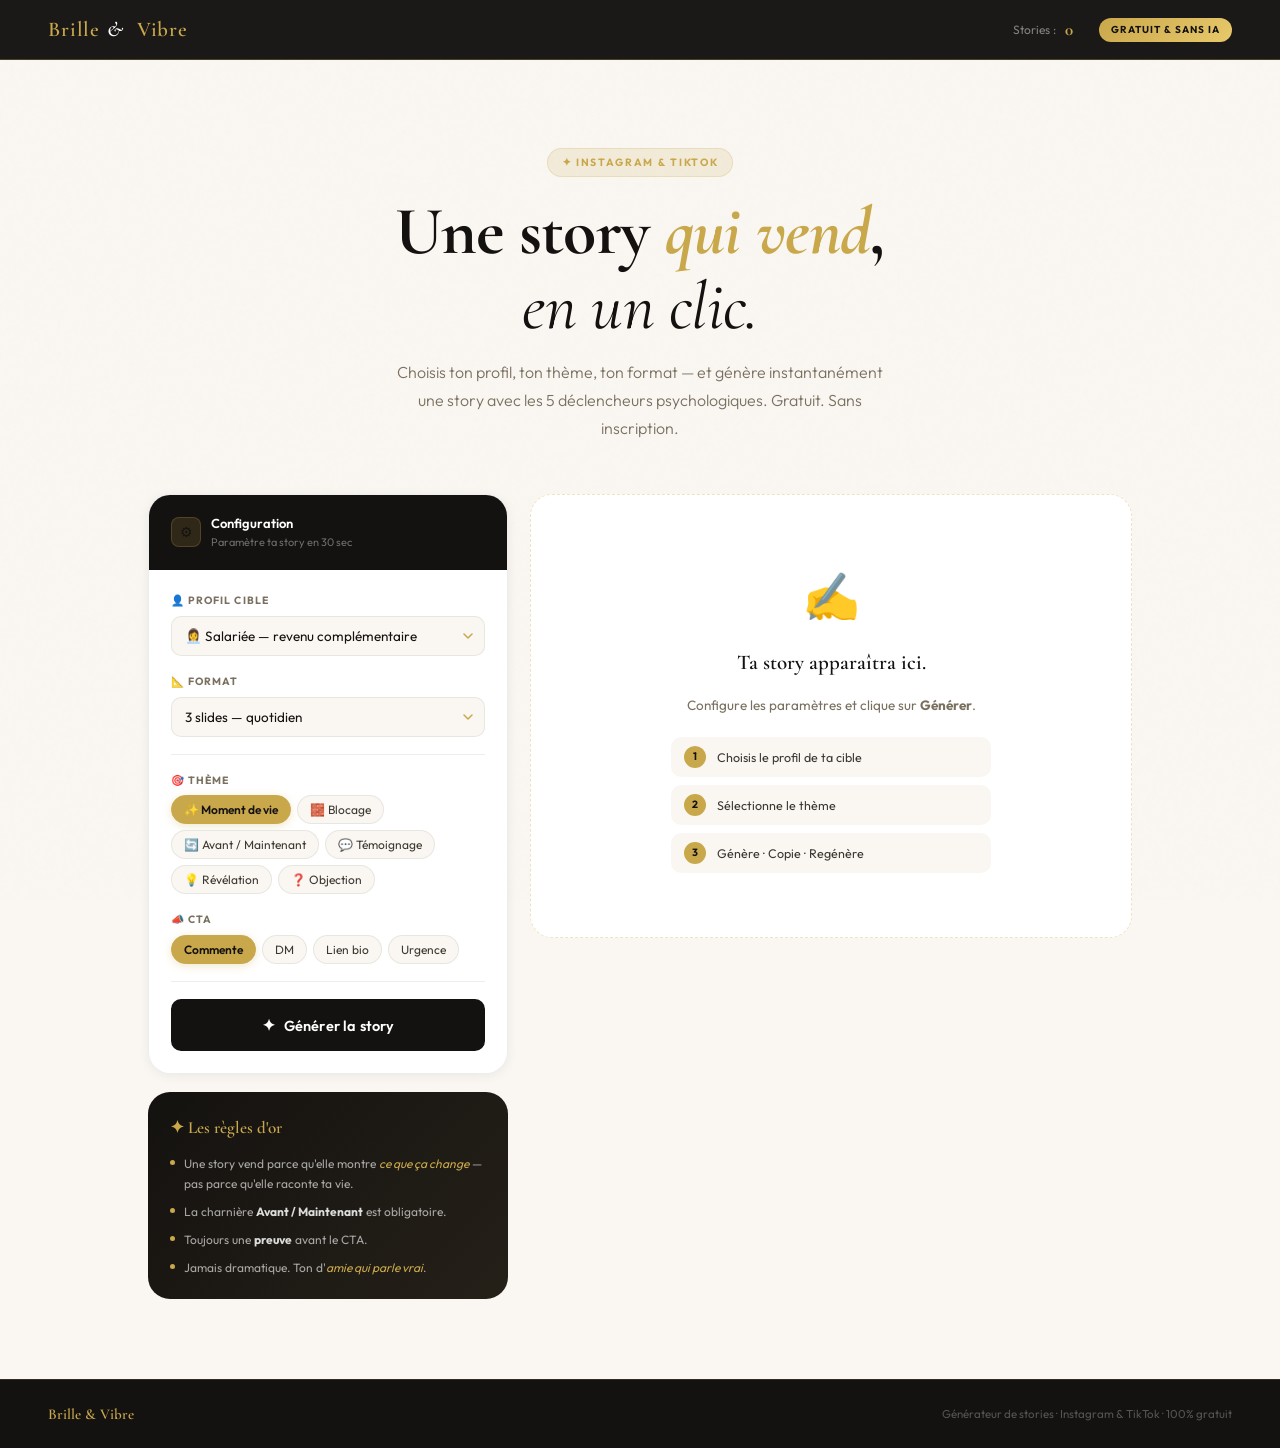
==== commit 61759a54: "Update index.html" ====
--- a/index.html
+++ b/index.html
@@ -1,887 +1,218 @@
 <!DOCTYPE html>
 <html lang="fr">
 <head>
-  <meta charset="UTF-8" />
-  <meta name="viewport" content="width=device-width, initial-scale=1.0" />
+  <meta charset="UTF-8"/>
+  <meta name="viewport" content="width=device-width, initial-scale=1.0"/>
   <title>Générateur de Stories — Brille & Vibre</title>
-  <meta name="description" content="Génère des stories Instagram et TikTok qui convertissent, en quelques secondes." />
-  <link rel="preconnect" href="https://fonts.googleapis.com" />
-  <link rel="preconnect" href="https://fonts.gstatic.com" crossorigin />
-  <link href="https://fonts.googleapis.com/css2?family=Cormorant+Garamond:ital,wght@0,400;0,600;0,700;1,400;1,600&family=Outfit:wght@300;400;500;600;700&display=swap" rel="stylesheet" />
-
+  <meta name="description" content="Génère des stories Instagram et TikTok qui convertissent — gratuit, sans inscription."/>
+  <link rel="preconnect" href="https://fonts.googleapis.com"/>
+  <link rel="preconnect" href="https://fonts.gstatic.com" crossorigin/>
+  <link href="https://fonts.googleapis.com/css2?family=Cormorant+Garamond:ital,wght@0,400;0,600;0,700;1,400;1,600&family=Outfit:wght@300;400;500;600;700&display=swap" rel="stylesheet"/>
   <style>
-    /* ─── RESET & BASE ─────────────────────────────────────── */
-    *, *::before, *::after { box-sizing: border-box; margin: 0; padding: 0; }
-
-    :root {
-      --gold:        #C9A84C;
-      --gold-dim:    #A8883A;
-      --gold-pale:   #F5EDD8;
-      --gold-glow:   rgba(201,168,76,0.18);
-      --cream:       #FAF7F2;
-      --cream-deep:  #F2EDE4;
-      --ink:         #141210;
-      --ink-mid:     #3D3830;
-      --ink-soft:    #7A7060;
-      --white:       #FFFFFF;
-      --border:      rgba(201,168,76,0.22);
-      --border-soft: rgba(0,0,0,0.07);
-      --shadow-sm:   0 2px 12px rgba(20,18,16,0.07);
-      --shadow-md:   0 8px 32px rgba(20,18,16,0.10);
-      --shadow-lg:   0 20px 60px rgba(20,18,16,0.14);
-      --r-sm:        10px;
-      --r-md:        16px;
-      --r-lg:        24px;
-      --r-xl:        32px;
+    *,*::before,*::after{box-sizing:border-box;margin:0;padding:0}
+    :root{
+      --gold:#C9A84C;--gold-dim:#A8883A;--gold-pale:#F5EDD8;--gold-glow:rgba(201,168,76,0.15);
+      --cream:#FAF7F2;--cream-deep:#F2EDE4;--ink:#141210;--ink-mid:#3D3830;--ink-soft:#7A7060;
+      --white:#FFFFFF;--border:rgba(201,168,76,0.22);--border-soft:rgba(0,0,0,0.07);
+      --shadow-sm:0 2px 12px rgba(20,18,16,0.06);--shadow-md:0 8px 32px rgba(20,18,16,0.10);
+      --r-sm:10px;--r-md:16px;--r-lg:22px;
     }
-
-    html { scroll-behavior: smooth; }
-
-    body {
-      font-family: 'Outfit', sans-serif;
-      background: var(--cream);
-      color: var(--ink);
-      min-height: 100vh;
-      overflow-x: hidden;
-      line-height: 1.6;
-    }
-
-    /* ─── NOISE TEXTURE OVERLAY ────────────────────────────── */
-    body::before {
-      content: '';
-      position: fixed;
-      inset: 0;
-      background-image: url("data:image/svg+xml,%3Csvg viewBox='0 0 256 256' xmlns='http://www.w3.org/2000/svg'%3E%3Cfilter id='noise'%3E%3CfeTurbulence type='fractalNoise' baseFrequency='0.9' numOctaves='4' stitchTiles='stitch'/%3E%3C/filter%3E%3Crect width='100%25' height='100%25' filter='url(%23noise)' opacity='0.03'/%3E%3C/svg%3E");
-      pointer-events: none;
-      z-index: 0;
-      opacity: 0.4;
-    }
-
-    /* ─── HEADER ───────────────────────────────────────────── */
-    .site-header {
-      position: sticky;
-      top: 0;
-      z-index: 100;
-      background: rgba(20,18,16,0.97);
-      backdrop-filter: blur(12px);
-      -webkit-backdrop-filter: blur(12px);
-      border-bottom: 1px solid rgba(201,168,76,0.3);
-      padding: 0 clamp(20px, 5vw, 48px);
-      height: 64px;
-      display: flex;
-      align-items: center;
-      justify-content: space-between;
-    }
-
-    .logo {
-      font-family: 'Cormorant Garamond', serif;
-      font-size: clamp(18px, 2.5vw, 22px);
-      font-weight: 600;
-      color: var(--gold);
-      letter-spacing: 0.04em;
-      text-decoration: none;
-      display: flex;
-      align-items: center;
-      gap: 8px;
-    }
-    .logo::before {
-      content: '✦';
-      font-size: 14px;
-      opacity: 0.7;
-    }
-    .logo em { color: var(--white); font-style: italic; }
-
-    .header-pill {
-      background: linear-gradient(135deg, var(--gold) 0%, #E8C96A 100%);
-      color: var(--ink);
-      font-size: 11px;
-      font-weight: 700;
-      letter-spacing: 0.1em;
-      text-transform: uppercase;
-      padding: 5px 14px;
-      border-radius: 30px;
-    }
-
-    .counter-badge {
-      display: flex;
-      align-items: center;
-      gap: 8px;
-      color: rgba(255,255,255,0.5);
-      font-size: 13px;
-    }
-    .counter-badge strong {
-      color: var(--gold);
-      font-size: 18px;
-      font-family: 'Cormorant Garamond', serif;
-      font-weight: 700;
-      min-width: 24px;
-      text-align: center;
-    }
-
-    /* ─── HERO ─────────────────────────────────────────────── */
-    .hero {
-      text-align: center;
-      padding: clamp(48px, 8vw, 96px) clamp(20px, 5vw, 48px) clamp(32px, 5vw, 60px);
-      position: relative;
-      z-index: 1;
-    }
-
-    .hero-eyebrow {
-      display: inline-flex;
-      align-items: center;
-      gap: 8px;
-      font-size: 11px;
-      font-weight: 600;
-      letter-spacing: 0.15em;
-      text-transform: uppercase;
-      color: var(--gold);
-      margin-bottom: 20px;
-      padding: 6px 16px;
-      border: 1px solid var(--border);
-      border-radius: 30px;
-      background: var(--gold-glow);
-    }
-
-    .hero h1 {
-      font-family: 'Cormorant Garamond', serif;
-      font-size: clamp(36px, 7vw, 72px);
-      font-weight: 700;
-      line-height: 1.1;
-      color: var(--ink);
-      margin-bottom: 16px;
-      letter-spacing: -0.01em;
-    }
-    .hero h1 em {
-      font-style: italic;
-      color: var(--gold);
-    }
-    .hero h1 span {
-      display: block;
-      font-weight: 400;
-      font-style: italic;
-    }
-
-    .hero-sub {
-      font-size: clamp(15px, 2vw, 17px);
-      color: var(--ink-soft);
-      max-width: 520px;
-      margin: 0 auto;
-      font-weight: 300;
-      line-height: 1.7;
-    }
-
-    /* ─── MAIN LAYOUT ──────────────────────────────────────── */
-    .app-layout {
-      max-width: 1060px;
-      margin: 0 auto;
-      padding: 0 clamp(16px, 4vw, 32px) 80px;
-      position: relative;
-      z-index: 1;
-      display: grid;
-      grid-template-columns: 380px 1fr;
-      gap: 24px;
-      align-items: start;
-    }
-
-    @media (max-width: 860px) {
-      .app-layout { grid-template-columns: 1fr; }
-    }
-
-    /* ─── PANEL ────────────────────────────────────────────── */
-    .panel {
-      background: var(--white);
-      border-radius: var(--r-lg);
-      border: 1px solid var(--border-soft);
-      box-shadow: var(--shadow-sm);
-      overflow: hidden;
-      position: sticky;
-      top: 80px;
-    }
-
-    @media (max-width: 860px) {
-      .panel { position: static; }
-    }
-
-    .panel-head {
-      background: var(--ink);
-      padding: 20px 24px;
-      display: flex;
-      align-items: center;
-      gap: 10px;
-    }
-    .panel-head-icon {
-      width: 32px; height: 32px;
-      background: var(--gold-glow);
-      border: 1px solid var(--border);
-      border-radius: 8px;
-      display: flex;
-      align-items: center;
-      justify-content: center;
-      font-size: 15px;
-    }
-    .panel-head-title {
-      font-size: 13px;
-      font-weight: 600;
-      color: var(--white);
-      letter-spacing: 0.03em;
-    }
-    .panel-head-sub {
-      font-size: 11px;
-      color: rgba(255,255,255,0.4);
-      margin-top: 1px;
-    }
-
-    .panel-body { padding: 24px; }
-
-    /* ─── FORM FIELDS ──────────────────────────────────────── */
-    .field { margin-bottom: 18px; }
-    .field:last-child { margin-bottom: 0; }
-
-    .field-label {
-      display: block;
-      font-size: 11px;
-      font-weight: 700;
-      letter-spacing: 0.1em;
-      text-transform: uppercase;
-      color: var(--ink-soft);
-      margin-bottom: 8px;
-    }
-
-    select, textarea {
-      width: 100%;
-      font-family: 'Outfit', sans-serif;
-      font-size: 14px;
-      color: var(--ink);
-      background: var(--cream);
-      border: 1.5px solid var(--border-soft);
-      border-radius: var(--r-sm);
-      padding: 11px 14px;
-      transition: border-color 0.2s, background 0.2s, box-shadow 0.2s;
-      appearance: none;
-      -webkit-appearance: none;
-      outline: none;
-    }
-    select {
-      background-image: url("data:image/svg+xml,%3Csvg xmlns='http://www.w3.org/2000/svg' width='10' height='6' viewBox='0 0 10 6'%3E%3Cpath d='M1 1l4 4 4-4' stroke='%23C9A84C' stroke-width='1.5' fill='none' stroke-linecap='round' stroke-linejoin='round'/%3E%3C/svg%3E");
-      background-repeat: no-repeat;
-      background-position: right 12px center;
-      padding-right: 32px;
-      cursor: pointer;
-    }
-    select:focus, textarea:focus {
-      border-color: var(--gold);
-      background: var(--white);
-      box-shadow: 0 0 0 3px var(--gold-glow);
-    }
-    textarea {
-      height: 88px;
-      resize: none;
-      line-height: 1.6;
-    }
-    textarea::placeholder { color: var(--ink-soft); opacity: 0.6; }
-
-    /* ─── TOGGLE CHIPS ─────────────────────────────────────── */
-    .chips {
-      display: flex;
-      flex-wrap: wrap;
-      gap: 6px;
-    }
-    .chip {
-      padding: 7px 13px;
-      border-radius: 30px;
-      border: 1.5px solid var(--border-soft);
-      background: var(--cream);
-      font-family: 'Outfit', sans-serif;
-      font-size: 12.5px;
-      color: var(--ink-mid);
-      cursor: pointer;
-      transition: all 0.18s ease;
-      user-select: none;
-      font-weight: 400;
-      white-space: nowrap;
-    }
-    .chip:hover {
-      border-color: var(--gold);
-      color: var(--ink);
-      background: var(--gold-glow);
-    }
-    .chip.on {
-      background: var(--gold);
-      border-color: var(--gold);
-      color: var(--ink);
-      font-weight: 600;
-      box-shadow: 0 2px 8px rgba(201,168,76,0.3);
-    }
-
-    /* ─── DIVIDER ──────────────────────────────────────────── */
-    .divider {
-      height: 1px;
-      background: var(--border-soft);
-      margin: 20px 0;
-    }
-
-    /* ─── GENERATE BUTTON ──────────────────────────────────── */
-    .btn-gen {
-      width: 100%;
-      padding: 15px 20px;
-      background: var(--ink);
-      color: var(--white);
-      border: 2px solid var(--ink);
-      border-radius: var(--r-sm);
-      font-family: 'Outfit', sans-serif;
-      font-size: 15px;
-      font-weight: 600;
-      cursor: pointer;
-      display: flex;
-      align-items: center;
-      justify-content: center;
-      gap: 10px;
-      transition: all 0.25s ease;
-      position: relative;
-      overflow: hidden;
-      letter-spacing: 0.01em;
-    }
-    .btn-gen::after {
-      content: '';
-      position: absolute;
-      inset: 0;
-      background: linear-gradient(135deg, var(--gold) 0%, #E8C96A 100%);
-      transform: translateX(-101%);
-      transition: transform 0.3s ease;
-      z-index: 0;
-    }
-    .btn-gen:hover::after { transform: translateX(0); }
-    .btn-gen:hover { color: var(--ink); border-color: var(--gold); }
-    .btn-gen > * { position: relative; z-index: 1; }
-    .btn-gen:disabled {
-      opacity: 0.45;
-      cursor: not-allowed;
-    }
-    .btn-gen:disabled::after { display: none; }
-
-    .btn-icon { font-size: 17px; transition: transform 0.3s; }
-    .btn-gen:hover .btn-icon { transform: rotate(15deg); }
-
-    /* ─── RIGHT COLUMN ─────────────────────────────────────── */
-    .right-col { display: flex; flex-direction: column; gap: 20px; }
-
-    /* ─── EMPTY STATE ──────────────────────────────────────── */
-    .empty-state {
-      background: var(--white);
-      border-radius: var(--r-lg);
-      border: 1.5px dashed rgba(201,168,76,0.35);
-      padding: clamp(40px, 6vw, 72px) 32px;
-      text-align: center;
-      display: flex;
-      flex-direction: column;
-      align-items: center;
-      gap: 16px;
-    }
-    .empty-icon {
-      font-size: 48px;
-      filter: grayscale(30%);
-      animation: float 4s ease-in-out infinite;
-    }
-    @keyframes float {
-      0%,100%{transform:translateY(0)} 50%{transform:translateY(-8px)}
-    }
-    .empty-title {
-      font-family: 'Cormorant Garamond', serif;
-      font-size: 22px;
-      font-weight: 600;
-      color: var(--ink);
-    }
-    .empty-sub {
-      font-size: 14px;
-      color: var(--ink-soft);
-      max-width: 320px;
-      line-height: 1.7;
-    }
-    .empty-steps {
-      display: flex;
-      flex-direction: column;
-      gap: 10px;
-      width: 100%;
-      max-width: 340px;
-      margin-top: 8px;
-    }
-    .step {
-      display: flex;
-      align-items: center;
-      gap: 12px;
-      background: var(--cream);
-      border-radius: var(--r-sm);
-      padding: 10px 14px;
-      text-align: left;
-      font-size: 13px;
-      color: var(--ink-mid);
-    }
-    .step-num {
-      width: 24px; height: 24px;
-      background: var(--gold);
-      color: var(--ink);
-      border-radius: 50%;
-      display: flex; align-items: center; justify-content: center;
-      font-size: 11px;
-      font-weight: 700;
-      flex-shrink: 0;
-    }
-
-    /* ─── LOADING STATE ────────────────────────────────────── */
-    .loading-state {
-      display: none;
-      background: var(--white);
-      border-radius: var(--r-lg);
-      border: 1px solid var(--border-soft);
-      padding: 56px 32px;
-      text-align: center;
-      box-shadow: var(--shadow-sm);
-    }
-    .loading-state.show { display: block; }
-
-    .dots {
-      display: flex;
-      justify-content: center;
-      gap: 10px;
-      margin-bottom: 24px;
-    }
-    .dot {
-      width: 12px; height: 12px;
-      border-radius: 50%;
-      background: var(--gold);
-      animation: pulse 1.4s ease-in-out infinite;
-    }
-    .dot:nth-child(2) { animation-delay: 0.22s; background: var(--gold-dim); }
-    .dot:nth-child(3) { animation-delay: 0.44s; background: var(--ink); }
-    @keyframes pulse {
-      0%,80%,100%{transform:scale(0.5);opacity:0.35}
-      40%{transform:scale(1.1);opacity:1}
-    }
-    .loading-msg {
-      font-size: 14px;
-      color: var(--ink-soft);
-      font-style: italic;
-      min-height: 22px;
-    }
-
-    /* ─── RESULT CARD ──────────────────────────────────────── */
-    .result-card {
-      display: none;
-      background: var(--white);
-      border-radius: var(--r-lg);
-      border: 1px solid var(--border-soft);
-      box-shadow: var(--shadow-md);
-      overflow: hidden;
-      animation: riseIn 0.45s cubic-bezier(0.22,1,0.36,1) both;
-    }
-    .result-card.show { display: block; }
-    @keyframes riseIn {
-      from{opacity:0;transform:translateY(20px)}
-      to{opacity:1;transform:translateY(0)}
-    }
-
-    .result-head {
-      background: linear-gradient(135deg, var(--ink) 0%, #2A2520 100%);
-      padding: 20px 24px;
-      display: flex;
-      align-items: flex-start;
-      justify-content: space-between;
-      gap: 12px;
-    }
-    .result-head-left { flex: 1; }
-    .result-label {
-      font-size: 10px;
-      font-weight: 700;
-      letter-spacing: 0.14em;
-      text-transform: uppercase;
-      color: var(--gold);
-      margin-bottom: 6px;
-    }
-    .result-tags { display: flex; flex-wrap: wrap; gap: 6px; }
-    .result-tag {
-      font-size: 11px;
-      padding: 3px 10px;
-      border-radius: 20px;
-      background: rgba(255,255,255,0.08);
-      color: rgba(255,255,255,0.65);
-      border: 1px solid rgba(255,255,255,0.1);
-      font-weight: 500;
-    }
-
-    /* ─── PSYCHO BAR ───────────────────────────────────────── */
-    .psycho-bar {
-      display: flex;
-      gap: 0;
-      background: var(--cream-deep);
-      border-bottom: 1px solid var(--border-soft);
-      overflow-x: auto;
-      scrollbar-width: none;
-    }
-    .psycho-bar::-webkit-scrollbar { display: none; }
-    .psycho-item {
-      flex: 1;
-      min-width: max-content;
-      text-align: center;
-      padding: 10px 12px;
-      font-size: 10.5px;
-      font-weight: 700;
-      letter-spacing: 0.06em;
-      text-transform: uppercase;
-      border-right: 1px solid var(--border-soft);
-      position: relative;
-    }
-    .psycho-item:last-child { border-right: none; }
-    .psycho-item span { display: block; font-size: 14px; margin-bottom: 2px; }
-    .pi-1 { color: #9A6B00; }
-    .pi-2 { color: #1A6A3A; }
-    .pi-3 { color: #8A1A1A; }
-    .pi-4 { color: #2A3A9A; }
-    .pi-5 { color: #2A7A1A; }
-
-    /* ─── SLIDES ───────────────────────────────────────────── */
-    .slides-wrap { padding: 20px 20px 0; display: flex; flex-direction: column; gap: 10px; }
-
-    .slide {
-      display: flex;
-      border-radius: var(--r-sm);
-      overflow: hidden;
-      border: 1px solid var(--border-soft);
-      animation: slideIn 0.4s ease both;
-    }
-    @keyframes slideIn {
-      from{opacity:0;transform:translateX(-10px)}
-      to{opacity:1;transform:translateX(0)}
-    }
-    .slide:nth-child(1){animation-delay:0.05s}
-    .slide:nth-child(2){animation-delay:0.12s}
-    .slide:nth-child(3){animation-delay:0.19s}
-    .slide:nth-child(4){animation-delay:0.26s}
-    .slide:nth-child(5){animation-delay:0.33s}
-    .slide:nth-child(6){animation-delay:0.40s}
-    .slide:nth-child(7){animation-delay:0.47s}
-
-    .slide-num {
-      background: var(--ink);
-      color: var(--gold);
-      font-family: 'Cormorant Garamond', serif;
-      font-size: 20px;
-      font-weight: 700;
-      min-width: 44px;
-      display: flex;
-      align-items: center;
-      justify-content: center;
-      flex-shrink: 0;
-      letter-spacing: -0.02em;
-    }
-
-    .slide-inner {
-      flex: 1;
-      background: var(--cream);
-      padding: 14px 16px;
-    }
-    .slide-type-label {
-      font-size: 9.5px;
-      font-weight: 700;
-      letter-spacing: 0.12em;
-      text-transform: uppercase;
-      color: var(--gold-dim);
-      margin-bottom: 6px;
-      display: block;
-    }
-    .slide-text {
-      font-size: 14px;
-      line-height: 1.7;
-      color: var(--ink);
-      white-space: pre-wrap;
-    }
-
-    /* ─── RESULT FOOTER ────────────────────────────────────── */
-    .result-footer {
-      padding: 16px 20px 20px;
-      display: flex;
-      gap: 8px;
-      flex-wrap: wrap;
-    }
-
-    .btn-action {
-      display: flex;
-      align-items: center;
-      gap: 7px;
-      padding: 10px 18px;
-      border-radius: var(--r-sm);
-      font-family: 'Outfit', sans-serif;
-      font-size: 13px;
-      font-weight: 600;
-      cursor: pointer;
-      transition: all 0.2s ease;
-      border: 1.5px solid;
-    }
-    .btn-copy {
-      background: var(--gold);
-      border-color: var(--gold);
-      color: var(--ink);
-      flex: 1;
-      justify-content: center;
-    }
-    .btn-copy:hover { background: var(--gold-dim); border-color: var(--gold-dim); }
-    .btn-regen {
-      background: transparent;
-      border-color: var(--border-soft);
-      color: var(--ink-mid);
-    }
-    .btn-regen:hover { border-color: var(--ink); color: var(--ink); }
-    .btn-save {
-      background: transparent;
-      border-color: var(--border-soft);
-      color: var(--ink-mid);
-    }
-    .btn-save:hover { border-color: var(--gold); color: var(--gold); }
-
-    .copy-success {
-      background: #1A6A3A !important;
-      border-color: #1A6A3A !important;
-      color: var(--white) !important;
-    }
-
-    /* ─── HISTORY ──────────────────────────────────────────── */
-    .history-card {
-      display: none;
-      background: var(--white);
-      border-radius: var(--r-lg);
-      border: 1px solid var(--border-soft);
-      box-shadow: var(--shadow-sm);
-      overflow: hidden;
-    }
-    .history-card.show { display: block; }
-
-    .history-head {
-      padding: 14px 20px;
-      background: var(--cream-deep);
-      border-bottom: 1px solid var(--border-soft);
-      display: flex;
-      align-items: center;
-      justify-content: space-between;
-    }
-    .history-title {
-      font-size: 11px;
-      font-weight: 700;
-      letter-spacing: 0.1em;
-      text-transform: uppercase;
-      color: var(--ink-soft);
-    }
-    .history-clear {
-      font-size: 11px;
-      color: var(--ink-soft);
-      cursor: pointer;
-      transition: color 0.18s;
-      background: none;
-      border: none;
-      font-family: 'Outfit', sans-serif;
-      padding: 0;
-    }
-    .history-clear:hover { color: #8A1A1A; }
-
-    .history-list { padding: 10px; display: flex; flex-direction: column; gap: 6px; }
-
-    .hist-item {
-      display: flex;
-      align-items: center;
-      gap: 10px;
-      padding: 10px 12px;
-      border-radius: var(--r-sm);
-      border: 1px solid transparent;
-      cursor: pointer;
-      transition: all 0.18s;
-      background: var(--cream);
-    }
-    .hist-item:hover { border-color: var(--gold); background: var(--gold-pale); }
-    .hist-num {
-      font-family: 'Cormorant Garamond', serif;
-      font-size: 18px;
-      font-weight: 700;
-      color: var(--gold);
-      min-width: 22px;
-      text-align: center;
-      flex-shrink: 0;
-    }
-    .hist-text {
-      flex: 1;
-      font-size: 12.5px;
-      color: var(--ink-mid);
-      line-height: 1.4;
-      overflow: hidden;
-      display: -webkit-box;
-      -webkit-line-clamp: 2;
-      -webkit-box-orient: vertical;
-    }
-    .hist-arrow {
-      font-size: 13px;
-      color: var(--ink-soft);
-      flex-shrink: 0;
-      transition: transform 0.18s;
-    }
-    .hist-item:hover .hist-arrow { transform: translateX(3px); color: var(--gold); }
-
-    /* ─── TIPS CARD ────────────────────────────────────────── */
-    .tips-card {
-      background: linear-gradient(135deg, var(--ink) 0%, #2A2520 100%);
-      border-radius: var(--r-lg);
-      padding: 24px;
-      color: var(--white);
-    }
-    .tips-head {
-      font-family: 'Cormorant Garamond', serif;
-      font-size: 18px;
-      font-weight: 600;
-      color: var(--gold);
-      margin-bottom: 14px;
-      display: flex;
-      align-items: center;
-      gap: 8px;
-    }
-    .tip {
-      display: flex;
-      align-items: flex-start;
-      gap: 10px;
-      margin-bottom: 10px;
-      font-size: 12.5px;
-      color: rgba(255,255,255,0.7);
-      line-height: 1.6;
-    }
-    .tip:last-child { margin-bottom: 0; }
-    .tip-dot {
-      width: 6px; height: 6px;
-      background: var(--gold);
-      border-radius: 50%;
-      margin-top: 6px;
-      flex-shrink: 0;
-    }
-
-    /* ─── FOOTER ───────────────────────────────────────────── */
-    .site-footer {
-      background: var(--ink);
-      border-top: 1px solid rgba(201,168,76,0.2);
-      padding: 24px clamp(20px,5vw,48px);
-      display: flex;
-      align-items: center;
-      justify-content: space-between;
-      flex-wrap: wrap;
-      gap: 12px;
-      position: relative;
-      z-index: 1;
-    }
-    .footer-brand {
-      font-family: 'Cormorant Garamond', serif;
-      font-size: 16px;
-      color: var(--gold);
-      font-weight: 600;
-    }
-    .footer-note {
-      font-size: 12px;
-      color: rgba(255,255,255,0.3);
-    }
-
-    /* ─── UTILITY ──────────────────────────────────────────── */
-    .sr-only {
-      position: absolute;
-      width: 1px; height: 1px;
-      padding: 0; margin: -1px;
-      overflow: hidden;
-      clip: rect(0,0,0,0);
-      white-space: nowrap;
-      border-width: 0;
-    }
-
-    /* ─── SCROLLBAR ────────────────────────────────────────── */
-    ::-webkit-scrollbar { width: 6px; }
-    ::-webkit-scrollbar-track { background: transparent; }
-    ::-webkit-scrollbar-thumb { background: rgba(201,168,76,0.3); border-radius: 3px; }
-
-    /* ─── MOBILE TWEAKS ────────────────────────────────────── */
-    @media (max-width: 540px) {
-      .header-pill { display: none; }
-      .psycho-bar { gap: 0; }
-      .psycho-item { padding: 8px 8px; font-size: 9px; }
-      .result-footer { flex-direction: column; }
-      .btn-copy, .btn-regen, .btn-save { width: 100%; justify-content: center; }
-      .site-footer { flex-direction: column; text-align: center; }
-    }
+    html{scroll-behavior:smooth}
+    body{font-family:'Outfit',sans-serif;background:var(--cream);color:var(--ink);min-height:100vh;overflow-x:hidden;line-height:1.6}
+    body::before{content:'';position:fixed;inset:0;background-image:url("data:image/svg+xml,%3Csvg viewBox='0 0 200 200' xmlns='http://www.w3.org/2000/svg'%3E%3Cfilter id='n'%3E%3CfeTurbulence type='fractalNoise' baseFrequency='0.85' numOctaves='4' stitchTiles='stitch'/%3E%3C/filter%3E%3Crect width='100%25' height='100%25' filter='url(%23n)' opacity='0.025'/%3E%3C/svg%3E");pointer-events:none;z-index:0}
+
+    /* HEADER */
+    .site-header{position:sticky;top:0;z-index:100;background:rgba(20,18,16,0.97);backdrop-filter:blur(14px);-webkit-backdrop-filter:blur(14px);border-bottom:1px solid rgba(201,168,76,0.28);padding:0 clamp(16px,5vw,48px);height:60px;display:flex;align-items:center;justify-content:space-between;gap:12px}
+    .logo{font-family:'Cormorant Garamond',serif;font-size:clamp(17px,2.5vw,21px);font-weight:600;color:var(--gold);letter-spacing:.04em;text-decoration:none;display:flex;align-items:center;gap:7px;white-space:nowrap}
+    .logo em{color:#fff;font-style:italic}
+    .header-right{display:flex;align-items:center;gap:14px}
+    .counter-badge{display:flex;align-items:center;gap:6px;color:rgba(255,255,255,0.45);font-size:12px;white-space:nowrap}
+    .counter-badge strong{color:var(--gold);font-size:17px;font-family:'Cormorant Garamond',serif;font-weight:700;min-width:20px}
+    .header-pill{background:linear-gradient(135deg,var(--gold),#E8C96A);color:var(--ink);font-size:10px;font-weight:700;letter-spacing:.1em;text-transform:uppercase;padding:4px 12px;border-radius:30px;white-space:nowrap}
+    @media(max-width:500px){.header-pill{display:none}}
+
+    /* HERO */
+    .hero{text-align:center;padding:clamp(40px,7vw,88px) clamp(20px,5vw,48px) clamp(28px,4vw,52px);position:relative;z-index:1}
+    .hero-eyebrow{display:inline-flex;align-items:center;gap:7px;font-size:10.5px;font-weight:700;letter-spacing:.16em;text-transform:uppercase;color:var(--gold);margin-bottom:18px;padding:5px 14px;border:1px solid var(--border);border-radius:30px;background:var(--gold-glow)}
+    .hero h1{font-family:'Cormorant Garamond',serif;font-size:clamp(34px,6.5vw,68px);font-weight:700;line-height:1.1;letter-spacing:-.01em;margin-bottom:14px}
+    .hero h1 em{font-style:italic;color:var(--gold)}
+    .hero h1 span{display:block;font-weight:400;font-style:italic}
+    .hero-sub{font-size:clamp(14px,1.8vw,16px);color:var(--ink-soft);max-width:500px;margin:0 auto;font-weight:300;line-height:1.75}
+
+    /* LAYOUT */
+    .app-layout{max-width:1040px;margin:0 auto;padding:0 clamp(14px,3.5vw,28px) 80px;position:relative;z-index:1;display:grid;grid-template-columns:360px 1fr;gap:22px;align-items:start}
+    @media(max-width:840px){.app-layout{grid-template-columns:1fr}}
+
+    /* CONFIG PANEL */
+    .config-panel{background:var(--white);border-radius:var(--r-lg);border:1px solid var(--border-soft);box-shadow:var(--shadow-sm);overflow:hidden;position:sticky;top:72px}
+    @media(max-width:840px){.config-panel{position:static}}
+    .panel-head{background:var(--ink);padding:18px 22px;display:flex;align-items:center;gap:10px}
+    .panel-head-icon{width:30px;height:30px;background:var(--gold-glow);border:1px solid var(--border);border-radius:8px;display:flex;align-items:center;justify-content:center;font-size:14px;flex-shrink:0}
+    .panel-head-title{font-size:13px;font-weight:600;color:#fff}
+    .panel-head-sub{font-size:11px;color:rgba(255,255,255,0.38);margin-top:1px}
+    .panel-body{padding:22px}
+
+    /* FIELDS */
+    .field{margin-bottom:17px}
+    .field:last-child{margin-bottom:0}
+    .field-label{display:block;font-size:10.5px;font-weight:700;letter-spacing:.1em;text-transform:uppercase;color:var(--ink-soft);margin-bottom:7px}
+    select{width:100%;font-family:'Outfit',sans-serif;font-size:13.5px;color:var(--ink);background:var(--cream);border:1.5px solid var(--border-soft);border-radius:var(--r-sm);padding:10px 30px 10px 13px;transition:border-color .2s,box-shadow .2s,background .2s;appearance:none;-webkit-appearance:none;outline:none;background-image:url("data:image/svg+xml,%3Csvg xmlns='http://www.w3.org/2000/svg' width='10' height='6' viewBox='0 0 10 6'%3E%3Cpath d='M1 1l4 4 4-4' stroke='%23C9A84C' stroke-width='1.5' fill='none' stroke-linecap='round' stroke-linejoin='round'/%3E%3C/svg%3E");background-repeat:no-repeat;background-position:right 11px center;cursor:pointer}
+    select:focus{border-color:var(--gold);background-color:var(--white);box-shadow:0 0 0 3px var(--gold-glow)}
+
+    /* CHIPS */
+    .chips{display:flex;flex-wrap:wrap;gap:6px}
+    .chip{padding:6px 12px;border-radius:30px;border:1.5px solid var(--border-soft);background:var(--cream);font-family:'Outfit',sans-serif;font-size:12px;color:var(--ink-mid);cursor:pointer;transition:all .18s;user-select:none;font-weight:400;white-space:nowrap}
+    .chip:hover{border-color:var(--gold);color:var(--ink);background:var(--gold-glow)}
+    .chip.on{background:var(--gold);border-color:var(--gold);color:var(--ink);font-weight:600;box-shadow:0 2px 8px rgba(201,168,76,0.28)}
+
+    .sep{height:1px;background:var(--border-soft);margin:17px 0}
+
+    /* GENERATE BTN */
+    .btn-gen{width:100%;padding:14px 20px;background:var(--ink);color:#fff;border:2px solid var(--ink);border-radius:var(--r-sm);font-family:'Outfit',sans-serif;font-size:14.5px;font-weight:600;cursor:pointer;display:flex;align-items:center;justify-content:center;gap:9px;transition:all .25s;position:relative;overflow:hidden;letter-spacing:.01em}
+    .btn-gen::after{content:'';position:absolute;inset:0;background:linear-gradient(135deg,var(--gold),#E8C96A);transform:translateX(-101%);transition:transform .3s ease;z-index:0}
+    .btn-gen:hover::after{transform:translateX(0)}
+    .btn-gen:hover{color:var(--ink);border-color:var(--gold)}
+    .btn-gen>*{position:relative;z-index:1}
+    .btn-icon{font-size:16px;transition:transform .3s}
+    .btn-gen:hover .btn-icon{transform:rotate(18deg) scale(1.1)}
+
+    /* TIPS */
+    .tips-card{background:linear-gradient(135deg,var(--ink),#252018);border-radius:var(--r-lg);padding:22px;margin-top:18px}
+    .tips-head{font-family:'Cormorant Garamond',serif;font-size:17px;font-weight:600;color:var(--gold);margin-bottom:13px}
+    .tip{display:flex;align-items:flex-start;gap:9px;margin-bottom:9px;font-size:12px;color:rgba(255,255,255,0.62);line-height:1.6}
+    .tip:last-child{margin-bottom:0}
+    .tip-dot{width:5px;height:5px;background:var(--gold);border-radius:50%;margin-top:6px;flex-shrink:0}
+
+    /* RIGHT COL */
+    .right-col{display:flex;flex-direction:column;gap:18px}
+
+    /* EMPTY */
+    .empty-state{background:var(--white);border-radius:var(--r-lg);border:1.5px dashed rgba(201,168,76,0.32);padding:clamp(36px,5vw,64px) 28px;text-align:center;display:flex;flex-direction:column;align-items:center;gap:14px}
+    .empty-icon{font-size:46px;animation:float 4s ease-in-out infinite}
+    @keyframes float{0%,100%{transform:translateY(0)}50%{transform:translateY(-7px)}}
+    .empty-title{font-family:'Cormorant Garamond',serif;font-size:21px;font-weight:600;color:var(--ink)}
+    .empty-sub{font-size:13.5px;color:var(--ink-soft);max-width:300px;line-height:1.7}
+    .empty-steps{display:flex;flex-direction:column;gap:8px;width:100%;max-width:320px;margin-top:6px}
+    .step{display:flex;align-items:center;gap:11px;background:var(--cream);border-radius:var(--r-sm);padding:9px 13px;text-align:left;font-size:12.5px;color:var(--ink-mid)}
+    .step-num{width:22px;height:22px;background:var(--gold);color:var(--ink);border-radius:50%;display:flex;align-items:center;justify-content:center;font-size:10.5px;font-weight:700;flex-shrink:0}
+
+    /* RESULT */
+    .result-card{display:none;background:var(--white);border-radius:var(--r-lg);border:1px solid var(--border-soft);box-shadow:var(--shadow-md);overflow:hidden;animation:riseIn .45s cubic-bezier(.22,1,.36,1) both}
+    .result-card.show{display:block}
+    @keyframes riseIn{from{opacity:0;transform:translateY(18px)}to{opacity:1;transform:translateY(0)}}
+    .result-head{background:linear-gradient(135deg,var(--ink),#252018);padding:18px 22px}
+    .result-label{font-size:10px;font-weight:700;letter-spacing:.14em;text-transform:uppercase;color:var(--gold);margin-bottom:8px}
+    .result-tags{display:flex;flex-wrap:wrap;gap:5px}
+    .result-tag{font-size:11px;padding:3px 9px;border-radius:20px;background:rgba(255,255,255,0.07);color:rgba(255,255,255,0.6);border:1px solid rgba(255,255,255,0.09);font-weight:500}
+
+    /* PSYCHO BAR */
+    .psycho-bar{display:flex;background:var(--cream-deep);border-bottom:1px solid var(--border-soft);overflow-x:auto;scrollbar-width:none}
+    .psycho-bar::-webkit-scrollbar{display:none}
+    .psycho-item{flex:1;min-width:max-content;text-align:center;padding:9px 10px;font-size:9.5px;font-weight:700;letter-spacing:.06em;text-transform:uppercase;border-right:1px solid var(--border-soft)}
+    .psycho-item:last-child{border-right:none}
+    .psycho-item span{display:block;font-size:13px;margin-bottom:2px}
+    .pi-1{color:#9A6B00}.pi-2{color:#1A6A3A}.pi-3{color:#8A1A1A}.pi-4{color:#2A3A9A}.pi-5{color:#2A7A1A}
+
+    /* SLIDES */
+    .slides-wrap{padding:18px 18px 0;display:flex;flex-direction:column;gap:9px}
+    .slide{display:flex;border-radius:var(--r-sm);overflow:hidden;border:1px solid var(--border-soft);animation:slideIn .4s ease both}
+    @keyframes slideIn{from{opacity:0;transform:translateX(-8px)}to{opacity:1;transform:translateX(0)}}
+    .slide:nth-child(1){animation-delay:.04s}.slide:nth-child(2){animation-delay:.11s}.slide:nth-child(3){animation-delay:.18s}
+    .slide:nth-child(4){animation-delay:.25s}.slide:nth-child(5){animation-delay:.32s}.slide:nth-child(6){animation-delay:.39s}.slide:nth-child(7){animation-delay:.46s}
+    .slide-num{background:var(--ink);color:var(--gold);font-family:'Cormorant Garamond',serif;font-size:19px;font-weight:700;min-width:42px;display:flex;align-items:center;justify-content:center;flex-shrink:0}
+    .slide-inner{flex:1;background:var(--cream);padding:13px 15px}
+    .slide-type-label{font-size:9px;font-weight:700;letter-spacing:.12em;text-transform:uppercase;color:var(--gold-dim);margin-bottom:5px;display:block}
+    .slide-text{font-size:13.5px;line-height:1.75;color:var(--ink);white-space:pre-wrap}
+
+    /* FOOTER ACTIONS */
+    .result-footer{padding:14px 18px 18px;display:flex;gap:7px;flex-wrap:wrap}
+    .btn-action{display:flex;align-items:center;gap:6px;padding:9px 16px;border-radius:var(--r-sm);font-family:'Outfit',sans-serif;font-size:12.5px;font-weight:600;cursor:pointer;transition:all .2s;border:1.5px solid}
+    .btn-copy{background:var(--gold);border-color:var(--gold);color:var(--ink);flex:1;justify-content:center}
+    .btn-copy:hover{background:var(--gold-dim);border-color:var(--gold-dim)}
+    .btn-copy.ok{background:#1A6A3A;border-color:#1A6A3A;color:#fff}
+    .btn-regen{background:transparent;border-color:var(--border-soft);color:var(--ink-mid)}
+    .btn-regen:hover{border-color:var(--ink);color:var(--ink)}
+    .btn-save{background:transparent;border-color:var(--border-soft);color:var(--ink-mid)}
+    .btn-save:hover{border-color:var(--gold);color:var(--gold)}
+    .btn-save.ok{border-color:#1A6A3A;color:#1A6A3A}
+    @media(max-width:480px){.result-footer{flex-direction:column}.btn-copy,.btn-regen,.btn-save{width:100%;justify-content:center}}
+
+    /* HISTORY */
+    .history-card{display:none;background:var(--white);border-radius:var(--r-lg);border:1px solid var(--border-soft);box-shadow:var(--shadow-sm);overflow:hidden}
+    .history-card.show{display:block}
+    .history-head{padding:12px 18px;background:var(--cream-deep);border-bottom:1px solid var(--border-soft);display:flex;align-items:center;justify-content:space-between}
+    .history-title{font-size:10.5px;font-weight:700;letter-spacing:.1em;text-transform:uppercase;color:var(--ink-soft)}
+    .history-clear{font-size:11px;color:var(--ink-soft);cursor:pointer;background:none;border:none;font-family:'Outfit',sans-serif;padding:0;transition:color .18s}
+    .history-clear:hover{color:#8A1A1A}
+    .history-list{padding:8px;display:flex;flex-direction:column;gap:5px}
+    .hist-item{display:flex;align-items:center;gap:9px;padding:9px 11px;border-radius:var(--r-sm);border:1px solid transparent;cursor:pointer;transition:all .18s;background:var(--cream)}
+    .hist-item:hover{border-color:var(--gold);background:var(--gold-pale)}
+    .hist-num{font-family:'Cormorant Garamond',serif;font-size:17px;font-weight:700;color:var(--gold);min-width:20px;text-align:center;flex-shrink:0}
+    .hist-text{flex:1;font-size:12px;color:var(--ink-mid);line-height:1.4;overflow:hidden;display:-webkit-box;-webkit-line-clamp:2;-webkit-box-orient:vertical}
+    .hist-arrow{font-size:12px;color:var(--ink-soft);flex-shrink:0;transition:transform .18s}
+    .hist-item:hover .hist-arrow{transform:translateX(3px);color:var(--gold)}
+
+    /* TOAST */
+    .toast{position:fixed;bottom:24px;left:50%;transform:translateX(-50%) translateY(80px);background:var(--ink);color:#fff;padding:12px 22px;border-radius:10px;font-size:13.5px;font-weight:500;z-index:9999;box-shadow:var(--shadow-md);transition:transform .3s cubic-bezier(.22,1,.36,1),opacity .3s;opacity:0;pointer-events:none;white-space:nowrap}
+    .toast.show{transform:translateX(-50%) translateY(0);opacity:1}
+
+    /* FOOTER */
+    .site-footer{background:var(--ink);border-top:1px solid rgba(201,168,76,0.18);padding:22px clamp(16px,5vw,48px);display:flex;align-items:center;justify-content:space-between;flex-wrap:wrap;gap:10px;position:relative;z-index:1}
+    .footer-brand{font-family:'Cormorant Garamond',serif;font-size:15px;color:var(--gold);font-weight:600}
+    .footer-note{font-size:11.5px;color:rgba(255,255,255,0.28)}
+    @media(max-width:480px){.site-footer{flex-direction:column;text-align:center}}
+    ::-webkit-scrollbar{width:5px}::-webkit-scrollbar-track{background:transparent}::-webkit-scrollbar-thumb{background:rgba(201,168,76,0.28);border-radius:3px}
   </style>
 </head>
-
 <body>
 
-<!-- ═══ HEADER ═══════════════════════════════════════════════════ -->
-<header class="site-header" role="banner">
-  <a href="#" class="logo" aria-label="Brille & Vibre">
-    Brille <em>&amp;</em>&nbsp;Vibre
-  </a>
-  <div class="counter-badge" aria-live="polite" aria-atomic="true">
-    <span>Stories générées&nbsp;:</span>
-    <strong id="counter-num">0</strong>
+<header class="site-header">
+  <a href="#" class="logo">Brille <em>&amp;</em>&nbsp;Vibre</a>
+  <div class="header-right">
+    <div class="counter-badge">Stories&nbsp;:&nbsp;<strong id="counter-num">0</strong></div>
+    <div class="header-pill">Gratuit &amp; Sans IA</div>
   </div>
-  <div class="header-pill">IA Stories</div>
 </header>
 
-<!-- ═══ HERO ══════════════════════════════════════════════════════ -->
-<section class="hero" aria-labelledby="hero-title">
-  <div class="hero-eyebrow" aria-hidden="true">✦ Instagram &amp; TikTok</div>
-  <h1 id="hero-title">
-    Une story <em>qui vend</em>,
-    <span>en quelques secondes.</span>
-  </h1>
-  <p class="hero-sub">
-    Choisis ton profil, ton thème, ton format — et l'IA génère une story
-    avec les 5 déclencheurs psychologiques, la charnière avant/maintenant,
-    et un CTA qui convertit.
-  </p>
+<section class="hero">
+  <div class="hero-eyebrow">✦ Instagram &amp; TikTok</div>
+  <h1>Une story <em>qui vend</em>,<span>en un clic.</span></h1>
+  <p class="hero-sub">Choisis ton profil, ton thème, ton format — et génère instantanément une story avec les 5 déclencheurs psychologiques. Gratuit. Sans inscription.</p>
 </section>
 
-<!-- ═══ APP ═══════════════════════════════════════════════════════ -->
-<main class="app-layout" id="app">
-
-  <!-- ── LEFT : CONFIGURATION ──────────────────────────────────── -->
+<main class="app-layout">
   <aside>
-    <div class="panel" role="form" aria-label="Configuration de la story">
-
+    <div class="config-panel">
       <div class="panel-head">
-        <div class="panel-head-icon" aria-hidden="true">⚙</div>
+        <div class="panel-head-icon">⚙</div>
         <div>
           <div class="panel-head-title">Configuration</div>
-          <div class="panel-head-sub">Paramètre ta story en 30 secondes</div>
+          <div class="panel-head-sub">Paramètre ta story en 30 sec</div>
         </div>
       </div>
-
       <div class="panel-body">
-
-        <!-- Profil -->
         <div class="field">
           <label class="field-label" for="profil">👤 Profil cible</label>
-          <select id="profil" aria-required="true">
+          <select id="profil">
             <option value="salariee">👩‍💼 Salariée — revenu complémentaire</option>
             <option value="chomage">🔍 Chômage / RSA — solution urgente</option>
-            <option value="maman">👶 Maman — travailler depuis chez elle</option>
+            <option value="maman">👶 Maman — travailler de chez elle</option>
             <option value="entrepreneuse">🚀 Entrepreneuse — apprendre à vendre</option>
           </select>
         </div>
-
-        <!-- Format -->
         <div class="field">
           <label class="field-label" for="format">📐 Format</label>
           <select id="format">
-            <option value="3slides">3 slides — standard quotidien</option>
-            <option value="7slides">7 slides — séquence de lancement</option>
-            <option value="1slide">Hook seul — accroche unique</option>
+            <option value="3">3 slides — quotidien</option>
+            <option value="7">7 slides — lancement</option>
+            <option value="1">Hook seul — accroche</option>
           </select>
         </div>
-
-        <div class="divider"></div>
-
-        <!-- Thème -->
+        <div class="sep"></div>
         <div class="field">
           <label class="field-label">🎯 Thème</label>
-          <div class="chips" id="theme-chips" role="group" aria-label="Choisir le thème">
-            <button class="chip on" data-val="moment_vie" type="button">✨ Moment de vie</button>
+          <div class="chips" id="theme-chips">
+            <button class="chip on" data-val="moment" type="button">✨ Moment de vie</button>
             <button class="chip" data-val="blocage" type="button">🧱 Blocage</button>
             <button class="chip" data-val="charniere" type="button">🔄 Avant / Maintenant</button>
             <button class="chip" data-val="temoignage" type="button">💬 Témoignage</button>
@@ -889,488 +220,779 @@
             <button class="chip" data-val="objection" type="button">❓ Objection</button>
           </div>
         </div>
-
-        <!-- Ton -->
         <div class="field">
-          <label class="field-label">🎙 Ton</label>
-          <div class="chips" id="ton-chips" role="group" aria-label="Choisir le ton">
-            <button class="chip on" data-val="amie" type="button">Amie directe</button>
-            <button class="chip" data-val="mentor" type="button">Mentor</button>
-            <button class="chip" data-val="direct" type="button">Ultra direct</button>
-            <button class="chip" data-val="doux" type="button">Doux &amp; rassurant</button>
+          <label class="field-label">📣 CTA</label>
+          <div class="chips" id="cta-chips">
+            <button class="chip on" data-val="commente" type="button">Commente</button>
+            <button class="chip" data-val="dm" type="button">DM</button>
+            <button class="chip" data-val="lien" type="button">Lien bio</button>
+            <button class="chip" data-val="urgence" type="button">Urgence</button>
           </div>
         </div>
-
-        <!-- CTA -->
-        <div class="field">
-          <label class="field-label" for="cta">📣 Call-to-action</label>
-          <select id="cta">
-            <option value="commente">Commente un mot</option>
-            <option value="dm">Envoie un DM</option>
-            <option value="lien">Lien en bio</option>
-            <option value="urgence">Urgence — places limitées</option>
-            <option value="libre">Laisser l'IA choisir</option>
-          </select>
-        </div>
-
-        <div class="divider"></div>
-
-        <!-- Contexte libre -->
-        <div class="field">
-          <label class="field-label" for="contexte">
-            ✏ Contexte <span style="font-weight:300;text-transform:none;letter-spacing:0">(optionnel)</span>
-          </label>
-          <textarea
-            id="contexte"
-            placeholder="Ex : Ce matin j'ai reçu une vente pendant ma promenade… / Ma cliente Nadia avait peur de se lancer… / Ajoute un prénom, un chiffre, un moment précis."
-            aria-describedby="contexte-hint"
-          ></textarea>
-          <p id="contexte-hint" style="font-size:11px;color:var(--ink-soft);margin-top:6px;line-height:1.5">
-            Plus c'est concret, plus la story est authentique.
-          </p>
-        </div>
-
-        <!-- BUTTON -->
-        <button class="btn-gen" id="btn-gen" type="button" onclick="generateStory()" aria-live="polite">
-          <span class="btn-icon" aria-hidden="true">✦</span>
+        <div class="sep"></div>
+        <button class="btn-gen" type="button" onclick="generateStory()">
+          <span class="btn-icon">✦</span>
           <span class="btn-text">Générer la story</span>
         </button>
-
-      </div><!-- /panel-body -->
-    </div><!-- /panel -->
-
-    <!-- TIPS -->
-    <div class="tips-card" style="margin-top:20px">
-      <div class="tips-head">✦ Les règles d'or</div>
-      <div class="tip"><div class="tip-dot"></div><span>Une story ne vend pas en racontant ta vie — elle vend en montrant <em style="color:var(--gold)">ce que ça change</em>.</span></div>
-      <div class="tip"><div class="tip-dot"></div><span>La charnière <strong style="color:rgba(255,255,255,0.9)">Avant / Maintenant</strong> est obligatoire. Le passé crée le contraste.</span></div>
-      <div class="tip"><div class="tip-dot"></div><span>Toujours une <strong style="color:rgba(255,255,255,0.9)">preuve</strong> (témoignage, chiffre) avant le CTA.</span></div>
-      <div class="tip"><div class="tip-dot"></div><span>Jamais dramatique. Jamais "liberté financière". Ton d'<em style="color:var(--gold)">amie qui parle vrai</em>.</span></div>
-    </div>
-
-  </aside>
-
-  <!-- ── RIGHT : OUTPUT ─────────────────────────────────────────── -->
-  <div class="right-col">
-
-    <!-- EMPTY STATE -->
-    <div class="empty-state" id="empty-state" aria-label="Instructions">
-      <div class="empty-icon" aria-hidden="true">✍️</div>
-      <div class="empty-title">Ta story apparaîtra ici.</div>
-      <p class="empty-sub">Configure les paramètres à gauche et clique sur <strong>Générer</strong>.</p>
-      <div class="empty-steps" aria-label="Étapes">
-        <div class="step"><div class="step-num">1</div><span>Choisis le profil de ta cible</span></div>
-        <div class="step"><div class="step-num">2</div><span>Sélectionne le thème et le ton</span></div>
-        <div class="step"><div class="step-num">3</div><span>Ajoute un contexte (optionnel)</span></div>
-        <div class="step"><div class="step-num">4</div><span>Génère — puis copie ou regénère</span></div>
       </div>
     </div>
-
-    <!-- LOADING -->
-    <div class="loading-state" id="loading-state" role="status" aria-live="polite" aria-label="Génération en cours">
-      <div class="dots" aria-hidden="true">
-        <div class="dot"></div>
-        <div class="dot"></div>
-        <div class="dot"></div>
+    <div class="tips-card">
+      <div class="tips-head">✦ Les règles d'or</div>
+      <div class="tip"><div class="tip-dot"></div><span>Une story vend parce qu'elle montre <em style="color:var(--gold)">ce que ça change</em> — pas parce qu'elle raconte ta vie.</span></div>
+      <div class="tip"><div class="tip-dot"></div><span>La charnière <strong style="color:rgba(255,255,255,0.85)">Avant / Maintenant</strong> est obligatoire.</span></div>
+      <div class="tip"><div class="tip-dot"></div><span>Toujours une <strong style="color:rgba(255,255,255,0.85)">preuve</strong> avant le CTA.</span></div>
+      <div class="tip"><div class="tip-dot"></div><span>Jamais dramatique. Ton d'<em style="color:var(--gold)">amie qui parle vrai</em>.</span></div>
+    </div>
+  </aside>
+
+  <div class="right-col">
+    <div class="empty-state" id="empty-state">
+      <div class="empty-icon">✍️</div>
+      <div class="empty-title">Ta story apparaîtra ici.</div>
+      <p class="empty-sub">Configure les paramètres et clique sur <strong>Générer</strong>.</p>
+      <div class="empty-steps">
+        <div class="step"><div class="step-num">1</div><span>Choisis le profil de ta cible</span></div>
+        <div class="step"><div class="step-num">2</div><span>Sélectionne le thème</span></div>
+        <div class="step"><div class="step-num">3</div><span>Génère · Copie · Regénère</span></div>
       </div>
-      <p class="loading-msg" id="loading-msg">Activation des 5 déclencheurs…</p>
     </div>
 
-    <!-- RESULT -->
-    <div class="result-card" id="result-card" role="region" aria-label="Story générée" aria-live="polite">
-
-      <!-- Head -->
+    <div class="result-card" id="result-card">
       <div class="result-head">
-        <div class="result-head-left">
-          <div class="result-label">Story générée</div>
-          <div class="result-tags" id="result-tags"></div>
-        </div>
+        <div class="result-label">Story générée ✦</div>
+        <div class="result-tags" id="result-tags"></div>
       </div>
-
-      <!-- Psycho bar -->
-      <div class="psycho-bar" aria-label="Déclencheurs psychologiques activés">
+      <div class="psycho-bar">
         <div class="psycho-item pi-1"><span>🎯</span>Curiosité</div>
         <div class="psycho-item pi-2"><span>🪞</span>Identification</div>
         <div class="psycho-item pi-3"><span>⚡</span>Tension</div>
         <div class="psycho-item pi-4"><span>💡</span>Révélation</div>
         <div class="psycho-item pi-5"><span>✅</span>Décision</div>
       </div>
-
-      <!-- Slides -->
       <div class="slides-wrap" id="slides-wrap"></div>
-
-      <!-- Footer actions -->
       <div class="result-footer">
-        <button class="btn-action btn-copy" id="btn-copy" type="button" onclick="copyStory()" aria-label="Copier toute la story">
-          📋 Copier la story
-        </button>
-        <button class="btn-action btn-regen" type="button" onclick="generateStory()" aria-label="Regénérer une nouvelle version">
-          ↺ Regénérer
-        </button>
-        <button class="btn-action btn-save" type="button" onclick="saveToHistory()" aria-label="Sauvegarder dans l'historique">
-          🔖 Sauvegarder
-        </button>
+        <button class="btn-action btn-copy" id="btn-copy" type="button" onclick="copyStory()">📋 Copier</button>
+        <button class="btn-action btn-regen" type="button" onclick="generateStory()">↺ Regénérer</button>
+        <button class="btn-action btn-save" id="btn-save" type="button" onclick="saveStory()">🔖 Sauvegarder</button>
       </div>
-
-    </div><!-- /result-card -->
-
-    <!-- HISTORY -->
+    </div>
+
     <div class="history-card" id="history-card">
       <div class="history-head">
-        <div class="history-title">🕓 Historique de session</div>
-        <button class="history-clear" type="button" onclick="clearHistory()" aria-label="Effacer l'historique">Tout effacer</button>
+        <div class="history-title">🕓 Historique</div>
+        <button class="history-clear" type="button" onclick="clearHistory()">Effacer</button>
       </div>
       <div class="history-list" id="history-list"></div>
     </div>
-
-  </div><!-- /right-col -->
-
+  </div>
 </main>
 
-<!-- ═══ FOOTER ════════════════════════════════════════════════════ -->
-<footer class="site-footer" role="contentinfo">
+<footer class="site-footer">
   <div class="footer-brand">Brille &amp; Vibre</div>
-  <div class="footer-note">Générateur de stories Instagram &amp; TikTok · Powered by Claude AI</div>
+  <div class="footer-note">Générateur de stories · Instagram &amp; TikTok · 100% gratuit</div>
 </footer>
 
-<!-- ═══ SCRIPT ════════════════════════════════════════════════════ -->
+<div class="toast" id="toast"></div>
+
 <script>
-  'use strict';
-
-  // ── State ─────────────────────────────────────────────────────
-  let sessionCount = 0;
-  let history = [];
-  let currentRaw = '';
-  let abortCtrl = null;
-
-  // ── Chips: single-select within group ─────────────────────────
-  document.querySelectorAll('[id$="-chips"]').forEach(group => {
-    group.querySelectorAll('.chip').forEach(chip => {
-      chip.addEventListener('click', () => {
-        group.querySelectorAll('.chip').forEach(c => {
-          c.classList.remove('on');
-          c.setAttribute('aria-pressed', 'false');
-        });
-        chip.classList.add('on');
-        chip.setAttribute('aria-pressed', 'true');
-      });
+'use strict';
+
+// ══════════════════════════════════════════════════════════════════
+//  BANQUE DE DONNÉES — Variables dynamiques
+// ══════════════════════════════════════════════════════════════════
+
+const PRENOMS = ['Sara','Nora','Amira','Leila','Fatou','Yasmine','Malika','Rania','Dina','Imane','Zineb','Hanane','Bouchra','Salma','Karima','Wafa','Jihane','Lamia','Sofia','Meriem','Houda','Nassima','Sabrina','Rima','Soraya','Asma','Noura','Dounia','Laïla','Nawal','Syrine','Meryem','Lynda','Amina','Sonia','Hafida','Khadija','Rachida','Nadia','Ilhem'];
+
+const MONTANTS_PETITS  = ['340 €','480 €','520 €','650 €','720 €','800 €','380 €','410 €','560 €','490 €'];
+const MONTANTS_MOYENS  = ['1 200 €','1 500 €','1 800 €','2 100 €','2 400 €','1 650 €','1 350 €','1 900 €','2 200 €','1 750 €'];
+const MONTANTS_GRANDS  = ['3 200 €','4 100 €','3 800 €','4 600 €','5 200 €','3 500 €','4 800 €','3 950 €','4 200 €','5 100 €'];
+const DUREES_COURTES   = ['8 jours','11 jours','2 semaines','10 jours','12 jours','9 jours','3 semaines'];
+const DUREES_MOYENNES  = ['3 semaines','4 semaines','un mois','5 semaines','6 semaines'];
+const DUREES_LONGUES   = ['2 mois','10 semaines','3 mois','90 jours'];
+const MOTS_CTA         = ['DÉMO','SYSTÈME','MÉTHODE','STRUCTURE','OUI','START','COMMENCER','INFO','ACCÈS','GUIDE','DÉCLIC','LANCER','FIRST'];
+const PRODUITS         = ['une formation digitale','un guide PDF','un programme en ligne','un ebook','un mini-cours','une formation vidéo','un accompagnement en ligne'];
+const NICHES           = ['la cuisine rapide pour mamans','l\'organisation du quotidien','la gestion du budget familial','le développement personnel','la reconversion professionnelle','la vente en ligne','le bien-être au naturel','la photographie smartphone'];
+
+// ══════════════════════════════════════════════════════════════════
+//  BANQUE DE STORIES — Séquences par profil × thème
+//  Chaque story = tableau de slides [ {type, text} ]
+//  Les {VAR} sont remplacées dynamiquement
+// ══════════════════════════════════════════════════════════════════
+
+const STORIES = {
+
+  // ─────────────────────────────────────────────────────────────
+  //  SALARIÉE × MOMENT DE VIE
+  // ─────────────────────────────────────────────────────────────
+  salariee_moment: [
+    [
+      {type:'Hook',        text:'Ce matin j\'avais une réunion à 9h.\nEt pendant qu\'on débattait d\'un PowerPoint que personne ne lira,\nj\'ai reçu une notif.\nUne vente.'},
+      {type:'Avant / Maintenant', text:'Avant : chaque centime que je gagnais,\nje l\'échangeais contre une heure de ma vie.\nMaintenant : j\'ai un produit en ligne.\nIl tourne pendant que je suis en réunion.\nPendant que je dors.\nPendant que je vis.'},
+      {type:'Preuve + CTA', text:'{P1} était encore en poste quand elle a commencé.\nElle a fait ses premières {M1} en {D1}.\nElle n\'a rien quitté. Elle a juste ajouté quelque chose.\nCommente {C1} et je t\'explique comment.'},
+    ],
+    [
+      {type:'Hook',        text:'Tu connais ce moment où tu regardes ton bulletin de salaire\net tu réalises que le chiffre n\'a pas bougé depuis 18 mois ?\nMoi oui. Et c\'est ce jour-là que j\'ai décidé de faire quelque chose.'},
+      {type:'Avant / Maintenant', text:'Avant : j\'attendais une augmentation qui ne venait jamais.\nMaintenant : j\'ai créé ma propre augmentation.\nSans demander la permission à personne.'},
+      {type:'Preuve + CTA', text:'{P2} est RH dans une grande entreprise.\nElle gagne bien. Mais elle voulait plus.\nEn 6 semaines elle a ajouté {M2} par mois à côté.\nCommente {C2} si tu veux voir ce qu\'elle a créé.'},
+    ],
+    [
+      {type:'Hook',        text:'Samedi matin. Café chaud. Enfants qui dorment encore.\nJ\'ai ouvert mon téléphone.\nDeux ventes pendant la nuit.\nJe n\'avais rien fait la veille.'},
+      {type:'Avant / Maintenant', text:'Avant : le week-end c\'était pour récupérer de la semaine.\nMaintenant : c\'est aussi pour encaisser.\nSans travailler. Vraiment.'},
+      {type:'Preuve + CTA', text:'{P3} a mis son premier produit en ligne un dimanche soir.\nElle avait hésité 3 mois avant.\nSa première semaine : {M1}.\nCommente {C3} pour voir ce qu\'elle a créé en premier.'},
+    ],
+    [
+      {type:'Hook',        text:'Mon collègue a démissionné cette semaine.\nIl s\'est lancé.\nMon premier réflexe ? De la jalousie mélangée à de l\'admiration.\nEt une question : pourquoi pas moi ?'},
+      {type:'Avant / Maintenant', text:'Avant : je regardais les autres se lancer en trouvant des raisons de ne pas le faire.\nMaintenant : j\'ai compris que l\'attente a un coût.\nEt ce coût augmente chaque mois.'},
+      {type:'Preuve + CTA', text:'{P4} a vu sa meilleure amie se lancer.\nElle a attendu encore 3 semaines.\nPuis elle a sauté.\nEn {D2} elle avait {M2}.\nCommente {C1} si tu veux son premier pas concret.'},
+    ],
+    [
+      {type:'Hook',        text:'J\'ai demandé des congés cette semaine.\nJ\'ai dû expliquer pourquoi j\'avais besoin de partir.\nJustifier mes vacances à mon propre patron.\nÀ un moment ça te choque, ce truc-là.'},
+      {type:'Avant / Maintenant', text:'Avant : mon temps appartenait à quelqu\'un d\'autre.\nMaintenant : j\'ai un revenu qui ne me demande pas d\'autorisation.\nC\'est ça qui change tout.'},
+      {type:'Preuve + CTA', text:'{P5} a eu sa dernière conversation sur ses congés il y a 8 mois.\nDepuis elle a construit quelque chose qui lui appartient.\n{M3} générés le mois dernier.\nCommente {C2} pour qu\'elle te raconte comment.'},
+    ],
+    [
+      {type:'Hook',        text:'40 minutes dans le train.\nD\'habitude je scroll Instagram.\nAujourd\'hui j\'ai utilisé ce temps pour finaliser mon produit.\nEt en arrivant au bureau, j\'avais déjà une vente.'},
+      {type:'Avant / Maintenant', text:'Avant : mes trajets c\'était du temps mort.\nMaintenant : c\'est mon temps de construction.\n20 à 40 minutes par jour.\nSur le bon projet, ça change une vie.'},
+      {type:'Preuve + CTA', text:'{P6} travaille 45 minutes de trajet chaque matin.\nElle n\'a pas d\'autre temps libre.\nElle a construit {P_PRODUIT} en 3 semaines comme ça.\n{M2} le premier mois.\nCommente {C3} pour voir sa méthode.'},
+    ],
+    [
+      {type:'Hook',        text:'Il y a un an, je comptais les jours avant le week-end.\nAujourd\'hui je compte mes ventes de la semaine.\nCe n\'est pas une grande histoire.\nC\'est juste une décision que j\'ai prise un soir.'},
+      {type:'Avant / Maintenant', text:'Avant : vivre du lundi au vendredi pour le samedi.\nMaintenant : chaque jour peut rapporter quelque chose.\nPas parce que je travaille plus.\nParce que je travaille autrement.'},
+      {type:'Preuve + CTA', text:'{P7} a pris cette décision il y a 8 mois.\nElle est encore salariée. Par choix.\nPas par obligation.\nSon revenu digital ce mois : {M3}.\nCommente {C1} si tu veux son histoire complète.'},
+    ],
+    [
+      {type:'Hook',        text:'Tu connais le sentiment quand tu regardes ton compte le 25 du mois ?\nCe calcul rapide dans ta tête.\nJusqu\'au 5 du mois prochain.\nJ\'ai connu ça. Longtemps.'},
+      {type:'Avant / Maintenant', text:'Avant : la fin du mois avait une saveur d\'angoisse.\nMaintenant : j\'ai une deuxième entrée d\'argent.\nElle n\'est pas énorme. Mais elle change ce que ça fait de regarder son compte.'},
+      {type:'Preuve + CTA', text:'{P8} gagnait {M1} de plus par mois grâce à son produit digital.\nPas une fortune. Mais assez pour que le 25 du mois ait un goût différent.\nCommente {C2} si tu veux savoir ce qu\'elle a créé.'},
+    ],
+  ],
+
+  // ─────────────────────────────────────────────────────────────
+  //  SALARIÉE × BLOCAGE
+  // ─────────────────────────────────────────────────────────────
+  salariee_blocage: [
+    [
+      {type:'Hook',        text:'Tu te dis que tu n\'as pas le temps.\nEt c\'est vrai. Tu travailles. Tu gères tout.\nMais voilà la question honnête :\ncombien de minutes par jour tu scrolles sans te souvenir de quoi ?'},
+      {type:'Révélation',  text:'Ce n\'est pas une question de temps.\nC\'est une question de priorité.\n{P1} a commencé avec 25 minutes par soir.\nPas plus. Elle avait les mêmes journées que toi.'},
+      {type:'Preuve + CTA', text:'En {D2} elle avait son produit en ligne.\nEn {D3} elle avait fait {M2}.\n25 minutes. Le bon projet. La bonne méthode.\nCommente {C1} et je t\'envoie son planning exact.'},
+    ],
+    [
+      {type:'Hook',        text:'Tu attends que les conditions soient parfaites.\nPlus de temps. Moins de stress. Une idée claire.\nMais ces conditions-là — elles n\'arrivent jamais toutes ensemble.'},
+      {type:'Révélation',  text:'Celles qui ont réussi n\'avaient pas de meilleures conditions.\nElles ont juste commencé avec ce qu\'elles avaient.\nImparfaitement. Courageusement.'},
+      {type:'Preuve + CTA', text:'{P2} a lancé son produit depuis son canapé.\nAprès une longue journée de travail.\nElle était fatiguée. Elle l\'a fait quand même.\n{M2} le premier mois.\nCommente {C2} pour voir son histoire.'},
+    ],
+    [
+      {type:'Hook',        text:'Tu te demandes si tu es légitime.\nSi tu as vraiment quelque chose à apporter.\nSi quelqu\'un voudrait payer pour ce que tu sais faire.'},
+      {type:'Révélation',  text:'La légitimité ne se donne pas.\nElle se prend. En commençant.\nTu n\'as pas besoin d\'être l\'experte numéro un.\nJuste quelques étapes devant celles à qui tu parles.'},
+      {type:'Preuve + CTA', text:'{P3} pensait qu\'elle n\'avait rien de spécial à vendre.\nElle a créé {P_PRODUIT} sur {P_NICHE}.\n{M1} en {D1}.\nCommente {C3} et je t\'envoie son idée de départ.'},
+    ],
+    [
+      {type:'Hook',        text:'Tu as peur de te planter.\nD\'investir du temps et de l\'énergie pour rien.\nCette peur-là, je la comprends. Elle est normale.'},
+      {type:'Révélation',  text:'Mais l\'inaction a un coût aussi.\nChaque mois où tu ne construis rien,\nc\'est un mois de plus où tout dépend de ton employeur.\nC\'est un risque aussi — juste moins visible.'},
+      {type:'Preuve + CTA', text:'{P4} avait raté un premier essai.\nElle a recommencé différemment.\nSon deuxième lancement : {M3} en une semaine.\nCommente {C1} pour lire son analyse.'},
+    ],
+    [
+      {type:'Hook',        text:'Tu te compares à des gens qui ont 50 000 abonnés.\nDes screenshots de chiffres énormes.\nEt tu te demandes ce qu\'ils ont que tu n\'as pas.'},
+      {type:'Révélation',  text:'Ce que tu ne vois pas : leurs débuts.\nLeurs premiers mois à 0 vente.\nLeurs doutes à 2h du matin.\nOn ne montre que les victoires. Jamais la salle d\'attente.'},
+      {type:'Preuve + CTA', text:'{P5} avait 189 abonnés quand elle a fait sa première vente.\n189. Pas 10 000. Pas 50 000.\nElle avait une méthode. Pas une grande audience.\nCommente {C2} pour voir cette méthode.'},
+    ],
+  ],
+
+  // ─────────────────────────────────────────────────────────────
+  //  SALARIÉE × CHARNIÈRE
+  // ─────────────────────────────────────────────────────────────
+  salariee_charniere: [
+    [
+      {type:'Hook',        text:'Il y a 12 mois, je regardais mon compte le 25 du mois avec de l\'anxiété.\nAujourd\'hui je regarde mes stats de vente avec de la satisfaction.\nJe n\'ai rien quitté. J\'ai juste construit quelque chose en parallèle.'},
+      {type:'Charnière',   text:'AVANT : un seul revenu. Fixe. Plafonné. Décidé par quelqu\'un d\'autre.\nMAINTENANT : un revenu principal et un revenu digital qui grandit chaque mois.\nLa différence ? Une décision et {D3} de travail régulier.'},
+      {type:'Preuve + CTA', text:'{P1} a fait ce chemin en {D3}.\nElle est encore dans son entreprise. Par choix.\n{M3} générés le mois dernier en dehors de son salaire.\nCommente {C1} pour voir comment elle a commencé.'},
+    ],
+    [
+      {type:'Hook',        text:'Avant je vendais mon temps à l\'heure.\nMaintenant je vends ce que je sais, à ma façon, quand je veux.\nCe n\'est pas la même vie.'},
+      {type:'Charnière',   text:'AVANT : chaque heure travaillée = un montant fixe. Pas un centime de plus.\nMAINTENANT : un produit en ligne peut se vendre 10 fois dans la nuit.\nSans que je sois là. Sans que j\'échange du temps contre de l\'argent.'},
+      {type:'Preuve + CTA', text:'{P2} a créé {P_PRODUIT}.\nElle l\'a vendu {M2} le premier mois.\nElle dormait quand les premières ventes sont arrivées.\nCommente {C2} pour voir ce qu\'elle a créé.'},
+    ],
+    [
+      {type:'Hook',        text:'La différence entre moi il y a 1 an et moi aujourd\'hui ?\nCe n\'est pas mon salaire. Il n\'a pas changé.\nC\'est ce que j\'ai construit à côté.'},
+      {type:'Charnière',   text:'AVANT : anxiété financière. Pas de marge. Pas de choix.\nMAINTENANT : un coussin. Une respiration. La liberté de dire non si je veux.'},
+      {type:'Preuve + CTA', text:'{P3} a ajouté {M2} par mois à son salaire.\nSans changer d\'employeur. Sans travailler la nuit.\nAvec 30 minutes par jour sur le bon projet.\nCommente {C3} si tu veux son histoire.'},
+    ],
+  ],
+
+  // ─────────────────────────────────────────────────────────────
+  //  SALARIÉE × TÉMOIGNAGE
+  // ─────────────────────────────────────────────────────────────
+  salariee_temoignage: [
+    [
+      {type:'Hook',        text:'{P1} m\'a écrit il y a 3 jours.\nElle m\'a envoyé un screenshot.\nJe l\'ai regardé longtemps.'},
+      {type:'Identification', text:'Il y a {D3} elle me disait qu\'elle n\'avait pas le temps.\nQu\'elle était trop fatiguée le soir.\nQue ça ne marcherait sûrement pas pour elle.\nJe connais ce discours. Je me le suis tenu aussi.'},
+      {type:'Preuve + CTA', text:'Son screenshot ce mois : {M3}.\nCôté de son salaire. Sans rien quitter.\nElle travaillait 20 minutes par soir sur son produit.\nCommente {C1} pour que je t\'envoie son histoire complète.'},
+    ],
+    [
+      {type:'Hook',        text:'{P2} était comptable. CDI. Salaire correct. Vie correcte.\nMais "correcte" ça ne fait pas rêver.'},
+      {type:'Identification', text:'Elle voulait plus. Pas forcément partir.\nJuste avoir quelque chose à elle.\nUn projet. Un revenu qu\'elle contrôle.\nElle a créé {P_PRODUIT} sur {P_NICHE}.'},
+      {type:'Preuve + CTA', text:'En {D2} : {M2}.\nElle est encore comptable. Mais différemment.\nAvec le choix que ce revenu lui donne.\nCommente {C2} pour voir ce qu\'elle a créé.'},
+    ],
+    [
+      {type:'Hook',        text:'Je vais te parler de {P3}.\nElle avait peur. Vraiment peur.\nElle m\'a dit : "Et si personne n\'achète ?"'},
+      {type:'Identification', text:'Je lui ai dit : "Et si quelqu\'un achète ?"\nElle a lancé. En tremblant un peu.\nSon premier produit. Son premier prix. Sa première story.'},
+      {type:'Preuve + CTA', text:'72 heures après : {M1}.\n8 ventes. Toute seule. Sans audience énorme.\nAujourd\'hui elle ne tremble plus en publiant.\nCommente {C3} si tu veux voir sa première story.'},
+    ],
+  ],
+
+  // ─────────────────────────────────────────────────────────────
+  //  SALARIÉE × RÉVÉLATION
+  // ─────────────────────────────────────────────────────────────
+  salariee_revelation: [
+    [
+      {type:'Hook',        text:'Il y a un moment où j\'ai compris que rien ne changerait si je ne changeais rien.\nCe n\'était pas une révélation dramatique.\nJuste une évidence froide, un mardi matin ordinaire.'},
+      {type:'Révélation',  text:'J\'attendais le bon moment.\nLe bon moment n\'existe pas.\nIl y a juste le moment où tu décides que maintenant, c\'est assez bien pour commencer.'},
+      {type:'Preuve + CTA', text:'{P1} a pris cette décision un soir après une journée ordinaire.\nPas d\'élan particulier. Pas d\'enthousiasme fou.\nJuste une action. Et puis une autre.\nEn {D3} : {M3}.\nCommente {C1} pour lire ce qui l\'a déclenchée.'},
+    ],
+    [
+      {type:'Hook',        text:'Ce qui m\'a changé, ce n\'est pas une formation.\nNi un livre. Ni une citation inspirante.\nC\'est de réaliser que le risque de ne rien faire\nétait plus grand que le risque d\'essayer.'},
+      {type:'Révélation',  text:'Rester dans une situation qui ne te convient pas,\nc\'est aussi un risque.\nJuste un risque lent. Invisible. Qui ne fait pas mal tout de suite.'},
+      {type:'Preuve + CTA', text:'{P2} a réalisé ça à 34 ans.\nElle a construit {P_PRODUIT} en {D2}.\n{M2} le premier mois.\nCommente {C2} pour voir ce qui l\'a fait sauter le pas.'},
+    ],
+  ],
+
+  // ─────────────────────────────────────────────────────────────
+  //  SALARIÉE × OBJECTION
+  // ─────────────────────────────────────────────────────────────
+  salariee_objection: [
+    [
+      {type:'Hook',        text:'"Je n\'ai pas le temps."\nC\'est la phrase que j\'entends le plus souvent.\nEt je ne vais pas te dire que c\'est faux.\nTu n\'as peut-être vraiment pas beaucoup de temps.'},
+      {type:'Révélation',  text:'Mais voilà ce que j\'ai appris :\nTu n\'as pas besoin de beaucoup de temps.\nTu as besoin du bon temps.\n20 minutes par jour sur le bon projet.\nÇa change une trajectoire.'},
+      {type:'Preuve + CTA', text:'{P1} travaillait 20 minutes dans le train chaque matin.\nEn {D3} elle avait {M2} de revenus supplémentaires par mois.\nCommente {C1} pour voir son organisation exacte.'},
+    ],
+    [
+      {type:'Hook',        text:'"Je ne suis pas assez experte."\nCette phrase a mis des projets en pause pendant des années.\nPour beaucoup de femmes. Peut-être pour toi aussi.'},
+      {type:'Révélation',  text:'Tu n\'as pas besoin d\'être l\'experte numéro un.\nTu as besoin d\'être quelques étapes devant celles à qui tu t\'adresses.\nC\'est tout. Et c\'est déjà énorme.'},
+      {type:'Preuve + CTA', text:'{P2} pensait pareil.\nElle a créé {P_PRODUIT} sur {P_NICHE}.\nElle n\'était pas la meilleure. Elle était utile.\n{M2} en {D2}.\nCommente {C2} pour voir son offre.'},
+    ],
+    [
+      {type:'Hook',        text:'"Et si ça ne marche pas pour moi ?"\nC\'est une vraie question. Elle mérite une vraie réponse.'},
+      {type:'Révélation',  text:'Ça ne marche pas toujours du premier coup.\nMais voilà ce que j\'ai vu :\ncelles qui ajustent au lieu d\'abandonner — elles y arrivent.\nToujours.'},
+      {type:'Preuve + CTA', text:'{P3} a eu un premier lancement à 0 vente.\nElle a compris pourquoi. Elle a ajusté.\nSon deuxième essai : {M3} en 5 jours.\nCommente {C3} pour voir ce qu\'elle a changé.'},
+    ],
+  ],
+
+  // ─────────────────────────────────────────────────────────────
+  //  MAMAN × MOMENT DE VIE
+  // ─────────────────────────────────────────────────────────────
+  maman_moment: [
+    [
+      {type:'Hook',        text:'Aujourd\'hui j\'ai récupéré mes enfants à 15h30.\nOn est allés au parc.\nJ\'ai laissé mon téléphone dans mon sac.\nEt je n\'ai pas culpabilisé une seule fois.'},
+      {type:'Avant / Maintenant', text:'Avant : je rentrais à 19h. Épuisée. Coupable d\'avoir raté leur journée.\nMaintenant : j\'ai construit quelque chose qui me donne du temps.\nPas de la magie. Un revenu digital qui tourne pendant que je vis.'},
+      {type:'Preuve + CTA', text:'{P1} est maman de deux enfants.\nElle travaillait 45h par semaine avant.\nElle a réduit à 3 jours grâce à ce qu\'elle a construit.\n{M3} générés le mois dernier.\nCommente {C1} pour voir comment elle a commencé.'},
+    ],
+    [
+      {type:'Hook',        text:'Ce matin pendant la sieste du bébé,\nj\'ai eu une notif.\nUne vente.\nJ\'ai souri toute seule dans ma cuisine.'},
+      {type:'Avant / Maintenant', text:'Avant : les heures de sieste c\'était pour rattraper le ménage.\nMaintenant : c\'est aussi pour encaisser.\nSans être là. Sans échanger mon temps contre rien.'},
+      {type:'Preuve + CTA', text:'{P2} a commencé pendant les siestes de son bébé.\n20 minutes. Pas plus.\nEn {D3} : {M2} par mois.\nCommente {C2} pour voir son produit de départ.'},
+    ],
+    [
+      {type:'Hook',        text:'J\'ai eu une conversation avec ma fille ce soir.\nUne vraie conversation. Pas pressée. Pas fatiguée.\nJe l\'ai regardée dans les yeux sans penser au lendemain.'},
+      {type:'Avant / Maintenant', text:'Avant : le soir je décompressais d\'une journée que je n\'avais pas choisie.\nMaintenant : j\'arrive chez eux légère.\nPas parce que tout est parfait. Parce que j\'ai du choix sur mon temps.'},
+      {type:'Preuve + CTA', text:'{P3} dit que c\'est ça qui a le plus changé chez elle.\nPas le chiffre sur son compte.\nLa qualité de ses soirées avec ses enfants.\n{M2} de revenus en plus, et une maman différente.\nCommente {C3} pour son histoire.'},
+    ],
+    [
+      {type:'Hook',        text:'Congé maternité qui se termine dans 6 semaines.\nEt la question que je n\'arrête pas de me poser :\nEst-ce que je veux vraiment reprendre exactement là où j\'avais arrêté ?'},
+      {type:'Avant / Maintenant', text:'Avant : reprendre le boulot = reprendre la même vie.\nMaintenant : il y a une autre option.\nConstruire quelque chose pendant ces dernières semaines.\nPour avoir le choix après.'},
+      {type:'Preuve + CTA', text:'{P4} a créé son produit pendant son congé mat.\nElle avait 2h par jour max.\nEn {D2} elle avait lancé.\nAvant même de reprendre le travail : {M2}.\nCommente {C1} pour voir ce qu\'elle a fait.'},
+    ],
+    [
+      {type:'Hook',        text:'Il y a des matins où tu te réveilles avant tout le monde.\nTu bois un café chaud en silence.\nEt tu réalises que ce moment-là — il t\'appartient.'},
+      {type:'Avant / Maintenant', text:'Avant : je volais ces moments pour souffler.\nMaintenant : j\'en profite aussi pour construire.\n30 minutes le matin, avant que la maison se réveille.\nC\'est devenu mon heure la plus productive.'},
+      {type:'Preuve + CTA', text:'{P5} se lève 45 minutes avant ses enfants.\nElle a construit {P_PRODUIT} comme ça.\nEn {D3} : {M3}.\nCommente {C2} pour voir son programme exact.'},
+    ],
+  ],
+
+  // ─────────────────────────────────────────────────────────────
+  //  MAMAN × BLOCAGE
+  // ─────────────────────────────────────────────────────────────
+  maman_blocage: [
+    [
+      {type:'Hook',        text:'Tu te dis que tu n\'as vraiment pas le temps.\nEnfants, maison, peut-être un boulot en plus.\nEt quelqu\'un te parle de "se lancer en ligne" comme si tu avais des heures libres.'},
+      {type:'Révélation',  text:'Personne ne te demande des heures.\nOn te demande 20 minutes. Au bon endroit.\n20 minutes bien utilisées sur le bon projet\nchangent plus qu\'une heure perdue sur le mauvais.'},
+      {type:'Preuve + CTA', text:'{P1} est maman de 3 enfants.\n20 minutes le soir, pendant les devoirs.\nEn {D3} : {M2} par mois.\nCommente {C1} pour voir son planning.'},
+    ],
+    [
+      {type:'Hook',        text:'La culpabilité de maman, elle trouve toujours un angle.\nTu travailles : tu culpabilises d\'être absente.\nTu restes : tu culpabilises de ne rien produire.\nIl n\'y a pas de bonne case.'},
+      {type:'Révélation',  text:'La culpabilité diminue quand tu as du choix.\nPas quand tu subis.\nConstruire quelque chose depuis chez toi,\nc\'est reprendre le contrôle de cette équation.'},
+      {type:'Preuve + CTA', text:'{P2} avait cette culpabilité permanente.\nElle a construit un revenu digital en {D3}.\nAujourd\'hui elle fait ses choix. Vraiment.\nCommente {C2} pour lire son histoire.'},
+    ],
+    [
+      {type:'Hook',        text:'"Je ne sais pas quoi vendre."\nC\'est souvent la première chose qu\'on me dit.\nEt je comprends. Parce que moi aussi j\'ai pensé que je n\'avais rien de spécial.'},
+      {type:'Révélation',  text:'Chaque maman a quelque chose.\nUne compétence. Une expérience. Un chemin parcouru.\nLe problème n\'est pas le contenu.\nC\'est de ne pas voir la valeur de ce qu\'on sait déjà.'},
+      {type:'Preuve + CTA', text:'{P3} a créé {P_PRODUIT} sur {P_NICHE}.\nElle pensait que personne ne paierait pour ça.\nEn {D1} : {M1}.\nCommente {C3} pour voir son idée de départ.'},
+    ],
+  ],
+
+  // ─────────────────────────────────────────────────────────────
+  //  MAMAN × TÉMOIGNAGE
+  // ─────────────────────────────────────────────────────────────
+  maman_temoignage: [
+    [
+      {type:'Hook',        text:'{P1} est maman solo de deux garçons.\nElle gérait tout toute seule.\nElle m\'a dit un jour : "J\'ai pas le luxe d\'hésiter longtemps."'},
+      {type:'Identification', text:'Elle n\'avait pas beaucoup de temps.\nPas beaucoup de budget.\nMais elle avait une chose claire : elle ne voulait plus dépendre d\'un seul salaire.'},
+      {type:'Preuve + CTA', text:'En {D3} elle avait construit son produit.\nEn {D3_PLUS} elle gagnait plus en ligne qu\'à son ancien poste.\n{M3} le mois dernier.\nCommente {C1} pour son témoignage complet.'},
+    ],
+    [
+      {type:'Hook',        text:'{P2} avait un objectif simple :\npayer les activités de ses enfants sans stresser.'},
+      {type:'Identification', text:'Pas devenir riche.\nJuste arrêter de calculer à chaque inscription au foot.\nÀ chaque sortie scolaire.\nÀ chaque petit plaisir qu\'elle voulait leur offrir.'},
+      {type:'Preuve + CTA', text:'En {D3} son produit digital couvrait toutes ces charges.\n{M2} par mois.\nSes enfants font tout ce qu\'ils veulent maintenant.\nCommente {C2} pour voir ce qu\'elle a créé.'},
+    ],
+  ],
+
+  // ─────────────────────────────────────────────────────────────
+  //  MAMAN × CHARNIÈRE
+  // ─────────────────────────────────────────────────────────────
+  maman_charniere: [
+    [
+      {type:'Hook',        text:'Je vais te parler de deux versions de moi.\nL\'une d\'il y a {D3}. L\'autre d\'aujourd\'hui.'},
+      {type:'Charnière',   text:'AVANT : je courais partout. Boulot. Enfants. Maison. Rien pour moi.\nMAINTENANT : je cours encore — mais dans la bonne direction.\nJ\'ai quelque chose à moi. Un revenu à moi. Une fierté à moi.'},
+      {type:'Preuve + CTA', text:'{P1} a fait ce chemin.\n{M3} par mois en dehors de son emploi.\nSes enfants la voient différente.\nElle se voit différente.\nCommente {C1} pour lire son histoire.'},
+    ],
+    [
+      {type:'Hook',        text:'Avant et après. La vraie version. Pas celle des réseaux.'},
+      {type:'Charnière',   text:'AVANT : regarder son compte avec de l\'anxiété. Calculer. Renoncer.\nMAINTENANT : un revenu complémentaire régulier. Pas énorme. Mais réel.\nCette sensation de marge — ça change tout le reste.'},
+      {type:'Preuve + CTA', text:'{P2} a ajouté {M2} par mois à son foyer.\nPas en travaillant plus. En travaillant autrement.\nCommente {C2} pour voir sa méthode.'},
+    ],
+  ],
+
+  // ─────────────────────────────────────────────────────────────
+  //  MAMAN × RÉVÉLATION + OBJECTION
+  // ─────────────────────────────────────────────────────────────
+  maman_revelation: [
+    [
+      {type:'Hook',        text:'Il y a un moment où j\'ai arrêté d\'attendre\nque quelqu\'un vienne améliorer ma situation.\nCe n\'était pas dramatique. C\'était juste évident.'},
+      {type:'Révélation',  text:'Personne ne viendra.\nPas le bon moment. Pas la bonne occasion.\nJuste toi. Aujourd\'hui. Avec ce que tu as.'},
+      {type:'Preuve + CTA', text:'{P1} a eu ce déclic un dimanche soir.\nElle a créé son produit le lendemain matin.\nEn {D2} : {M2}.\nCommente {C1} pour lire son message de ce dimanche soir.'},
+    ],
+  ],
+
+  maman_objection: [
+    [
+      {type:'Hook',        text:'"Je suis maman, j\'ai pas de temps pour ça."\nJe n\'ai pas de contre-argument.\nTu as raison. Tu n\'as pas de temps.'},
+      {type:'Révélation',  text:'Mais voilà la vraie question :\nun peu de temps maintenant\nou beaucoup de contraintes pour longtemps encore ?'},
+      {type:'Preuve + CTA', text:'{P1} avait le même raisonnement.\nElle a commencé avec 15 minutes le soir quand les enfants dormaient.\nEn {D3} : {M2} par mois.\nCommente {C1} pour voir son planning.'},
+    ],
+    [
+      {type:'Hook',        text:'"C\'est pas pour moi ce truc de vendre en ligne."\nJe t\'entends. Vraiment.\nMais dis-moi — c\'est quoi "ton truc" alors ?\nParce que continuer comme ça — c\'est vraiment ton truc ?'},
+      {type:'Révélation',  text:'La vente en ligne n\'est pas réservée à un certain type de femmes.\nC\'est une compétence. Ça s\'apprend. Ça se construit.\nComme tout.'},
+      {type:'Preuve + CTA', text:'{P2} pensait pareil.\nElle ne se voyait pas "vendre".\nAujourd\'hui elle vend {P_PRODUIT} et elle adore ça.\n{M2} le mois dernier.\nCommente {C2} pour son histoire.'},
+    ],
+  ],
+
+  // ─────────────────────────────────────────────────────────────
+  //  CHOMAGE / RSA × tous thèmes
+  // ─────────────────────────────────────────────────────────────
+  chomage_moment: [
+    [
+      {type:'Hook',        text:'Ce matin j\'ai regardé mon compte.\nPas par curiosité. Par réflexe anxieux.\nCe calcul qu\'on fait dans sa tête avant même d\'ouvrir l\'appli.'},
+      {type:'Avant / Maintenant', text:'Avant : cette angoisse tous les matins. Chaque dépense comptée.\nMaintenant : j\'ai une rentrée qui ne dépend pas d\'un employeur.\nPas énorme. Mais suffisante pour que le matin soit différent.'},
+      {type:'Preuve + CTA', text:'{P1} était au RSA quand elle a commencé.\nElle a utilisé des outils gratuits.\nPas de budget de départ.\nEn {D2} : {M1}.\nCommente {C1} pour voir son premier produit.'},
+    ],
+    [
+      {type:'Hook',        text:'Il y a ce regard dans la famille.\nQuand tu dis que tu es "entre deux".\nQue tu cherches encore.\nCe regard-là, il pèse.'},
+      {type:'Avant / Maintenant', text:'Avant : attendre qu\'on valide ma situation pour agir.\nMaintenant : j\'ai compris que l\'action crée la légitimité.\nPas l\'inverse.'},
+      {type:'Preuve + CTA', text:'{P2} a commencé pendant sa période de chômage.\nSans en parler à personne au départ.\nQuand elle a annoncé ses premiers résultats,\nle regard a changé.\n{M2} en {D2}.\nCommente {C2} pour son témoignage.'},
+    ],
+  ],
+
+  chomage_blocage: [
+    [
+      {type:'Hook',        text:'Tu as peut-être déjà essayé quelque chose.\nEt ça n\'a pas marché.\nEt maintenant tu hésites à recommencer.\nParce que se planter une deuxième fois, ça fait encore plus mal.'},
+      {type:'Révélation',  text:'Mais voilà ce que j\'ai appris sur celles qui réussissent :\ncelles qui ont échoué une fois mais qui ont compris pourquoi —\nelles réussissent presque toujours la deuxième fois.'},
+      {type:'Preuve + CTA', text:'{P1} avait raté un premier essai.\nElle a analysé. Elle a ajusté.\nSon deuxième lancement : {M3} en une semaine.\nCommente {C1} pour son analyse honnête.'},
+    ],
+    [
+      {type:'Hook',        text:'Pas de budget. Pas d\'expérience en ligne. Pas d\'audience.\nTu penses que tu pars avec trop peu pour commencer.'},
+      {type:'Révélation',  text:'Les premières qui se sont lancées en ligne n\'avaient rien non plus.\nPas de budget pub. Pas d\'équipe. Pas de notoriété.\nElles avaient une méthode. C\'est tout.'},
+      {type:'Preuve + CTA', text:'{P2} a commencé avec 0 € de budget.\nElle a utilisé uniquement des outils gratuits.\n{M1} en {D2}.\nCommente {C2} pour voir exactement ce qu\'elle a utilisé.'},
+    ],
+  ],
+
+  chomage_charniere: [
+    [
+      {type:'Hook',        text:'La différence entre où j\'étais et où j\'en suis.\nJe vais te la raconter honnêtement.'},
+      {type:'Charnière',   text:'AVANT : regarder des offres d\'emploi tous les jours. Attendre. Douter.\nMAINTENANT : j\'ai créé ma propre offre. Je n\'attends plus personne.'},
+      {type:'Preuve + CTA', text:'{P1} a fait ce chemin en {D3}.\nElle ne cherche plus de poste.\nElle en est à {M3} par mois avec son produit digital.\nCommente {C1} pour voir son histoire.'},
+    ],
+  ],
+
+  chomage_temoignage: [
+    [
+      {type:'Hook',        text:'{P1} m\'a envoyé un message la semaine dernière.\nJe ne m\'y attendais pas.'},
+      {type:'Identification', text:'Il y a {D3} elle était au RSA.\nElle avait peur d\'investir quoi que ce soit.\nPeur de perdre ce qu\'elle n\'avait pas.\nElle a quand même essayé. Avec les outils gratuits. Avec ce qu\'elle avait.'},
+      {type:'Preuve + CTA', text:'Son message : elle en est à {M3} par mois.\nElle a remboursé ses dettes de l\'année dernière.\nCommente {C1} pour lire son témoignage complet.'},
+    ],
+    [
+      {type:'Hook',        text:'Le premier euro en ligne.\nIl y a des gens qui disent que c\'est rien.\nMoi je dis que c\'est tout.'},
+      {type:'Identification', text:'Parce que ce premier euro prouve que c\'est réel.\nQue quelqu\'un a choisi de donner de l\'argent pour ce que tu fais.\nCette preuve-là vaut plus que n\'importe quel argumentaire.'},
+      {type:'Preuve + CTA', text:'Pour {P2} c\'était {M1} pour un guide PDF de 8 pages.\nElle pleurait. Pas à cause du montant.\nÀ cause de ce que ça signifiait.\nCommente {C2} pour créer ton premier euro.'},
+    ],
+  ],
+
+  chomage_revelation: [
+    [
+      {type:'Hook',        text:'J\'attendais que la situation s\'améliore.\nQue le marché se débloque.\nQu\'une opportunité arrive.\nEt j\'attendais. Et j\'attendais.'},
+      {type:'Révélation',  text:'La révélation ? Personne ne va venir débloquer ma situation.\nC\'est moi. C\'est maintenant. C\'est avec ce que j\'ai.\nCette réalisation-là — elle est dure. Et elle libère.'},
+      {type:'Preuve + CTA', text:'{P1} a eu ce déclic un lundi matin.\nElle a commencé le soir même.\nEn {D3} : {M2}.\nCommente {C1} pour lire ce qui l\'a déclenchée.'},
+    ],
+  ],
+
+  chomage_objection: [
+    [
+      {type:'Hook',        text:'"Je n\'ai pas d\'argent pour me former."\nJe comprends.\nMais voilà une question :\ncombien coûte de ne pas agir encore 6 mois ?'},
+      {type:'Révélation',  text:'L\'inaction a un coût aussi.\nCe coût, il est moins visible. Mais il est réel.\nChaque mois sans revenus propres, c\'est un mois de dépendance de plus.'},
+      {type:'Preuve + CTA', text:'{P1} n\'avait pas de budget.\nElle a commencé avec des outils 100% gratuits.\n{M1} en {D2}.\nCommente {C1} pour voir la liste exacte des outils qu\'elle a utilisés.'},
+    ],
+  ],
+
+  // ─────────────────────────────────────────────────────────────
+  //  ENTREPRENEUSE × tous thèmes
+  // ─────────────────────────────────────────────────────────────
+  entrepreneuse_moment: [
+    [
+      {type:'Hook',        text:'J\'ai posté une story hier.\nPas parfaite. Pas filmée avec un super téléphone.\nSimple. Directe. Dans mon style.\n14 réponses en 2 heures. 3 ventes dans la journée.'},
+      {type:'Avant / Maintenant', text:'Avant : je passais des heures sur chaque post.\nParfait visuellement. Zéro vente.\nMaintenant : je suis une structure. 3 slides. 5 minutes.\nEt ça convertit.'},
+      {type:'Preuve + CTA', text:'{P1} a appliqué cette structure à ses stories.\nElle postait depuis 8 mois sans vendre.\nEn {D1} avec la bonne structure : {M2}.\nCommente {C1} pour recevoir les 5 règles.'},
+    ],
+    [
+      {type:'Hook',        text:'Cette semaine j\'ai vendu pendant que j\'étais chez le médecin.\nPendant que j\'étais dans les embouteillages.\nPendant que je déjeunais.\nMon système tourne. Je n\'ai pas besoin d\'être là.'},
+      {type:'Avant / Maintenant', text:'Avant : chaque vente demandait que je sois présente, disponible, en train de relancer.\nMaintenant : j\'ai un funnel. Il travaille à ma place.'},
+      {type:'Preuve + CTA', text:'{P2} a mis en place ce système en un week-end.\nDepuis : entre 3 et 8 ventes par semaine sans être là.\nCommente {C2} pour voir l\'architecture de son funnel.'},
+    ],
+    [
+      {type:'Hook',        text:'J\'ai passé la barre des {M3} ce mois-ci.\nJe ne pensais pas que ça arriverait si vite.\nMais j\'ai fait une chose différente des mois précédents.'},
+      {type:'Avant / Maintenant', text:'Avant : je créais du contenu sans stratégie. Je postais. J\'espérais.\nMaintenant : chaque story a un objectif. Une structure. Un résultat attendu.'},
+      {type:'Preuve + CTA', text:'{P3} a eu le même déclic.\nEn {D2} avec la bonne approche : {M3}.\nCommente {C3} pour voir sa stratégie de contenu.'},
+    ],
+  ],
+
+  entrepreneuse_blocage: [
+    [
+      {type:'Hook',        text:'Tu postes. Régulièrement. Vraiment.\nMais les vues ne deviennent pas des messages.\nEt les messages ne deviennent pas des achats.\nTu te demandes ce que tu rates.'},
+      {type:'Révélation',  text:'Le problème n\'est presque jamais le contenu.\nC\'est la structure.\nUne story peut être belle, bien filmée, bien écrite —\net ne rien vendre si elle ne suit pas la bonne architecture.'},
+      {type:'Preuve + CTA', text:'{P1} postait depuis 6 mois sans résultat.\nElle a changé la structure de ses stories.\n3 semaines après : {M2}.\nMême produit. Même audience. Structure différente.\nCommente {C1} pour recevoir les 5 règles.'},
+    ],
+    [
+      {type:'Hook',        text:'Tu baisses ton prix avant même qu\'on te le demande.\nTu t\'excuses de le mentionner.\nTu proposes des remises que personne n\'a réclamées.\nTu t\'auto-sabotes sur le tarif.'},
+      {type:'Révélation',  text:'Le problème n\'est pas ton prix.\nC\'est ce que tu crois valoir.\nTant que tu ne crois pas pleinement en ta valeur,\nta communication va transmettre ce doute —\net ta cliente va le ressentir.'},
+      {type:'Preuve + CTA', text:'{P2} vendait ses sessions à 60 €.\nElle les a passées à 160 € après une seule chose :\nElle a arrêté de s\'excuser de son prix.\nSes ventes ont augmenté.\nCommente {C2} pour comprendre ce changement.'},
+    ],
+    [
+      {type:'Hook',        text:'Tu te compares à des comptes qui font des gros lancements.\nDes six chiffres affichés partout.\nEt tu te demandes si tu auras jamais ça.'},
+      {type:'Révélation',  text:'Ce que tu ne vois pas :\nleurs premiers lancements à quelques centaines d\'euros.\nLeurs stories à 3 réponses.\nLeurs doutes.\nOn ne montre que les victoires.'},
+      {type:'Preuve + CTA', text:'{P3} a commencé avec {M1} sur son premier lancement.\nAujourd\'hui elle est à {M3} par mois.\nElle montre maintenant les deux.\nCommente {C3} pour voir son premier lancement.'},
+    ],
+  ],
+
+  entrepreneuse_charniere: [
+    [
+      {type:'Hook',        text:'Je vais te montrer deux versions de mon business.\nUne d\'il y a {D3}. Une d\'aujourd\'hui.'},
+      {type:'Charnière',   text:'AVANT : beaucoup de contenu. Peu de ventes. Beaucoup d\'épuisement.\nMAINTENANT : moins de contenu. Plus de structure. Plus de résultats.\nLa différence : j\'ai appris à raconter mes stories différemment.'},
+      {type:'Preuve + CTA', text:'{P1} a fait cette transition.\nElle postait 7 fois par semaine avant. Zéro vente.\nMaintenant : 3 fois. {M2} par mois.\nCommente {C1} pour voir ce qu\'elle a changé.'},
+    ],
+    [
+      {type:'Hook',        text:'Mon chiffre d\'affaires il y a 6 mois vs aujourd\'hui.\nJe vais être honnête.'},
+      {type:'Charnière',   text:'AVANT : {M1} par mois. Avec beaucoup de stress et de travail.\nMAINTENANT : {M3} par mois. Avec un système. Avec des soirées libres.\nPas parce que j\'ai travaillé plus. Parce que j\'ai travaillé mieux.'},
+      {type:'Preuve + CTA', text:'{P2} a fait le même chemin en {D3}.\nElle a divisé son temps de travail par deux.\nEt triplé ses revenus.\nCommente {C2} pour son histoire complète.'},
+    ],
+  ],
+
+  entrepreneuse_temoignage: [
+    [
+      {type:'Hook',        text:'{P1} m\'a contactée parce qu\'elle postait depuis 8 mois\net n\'avait toujours pas vendu.'},
+      {type:'Identification', text:'Elle avait pourtant tout fait "correctement".\nBeau feed. Captions travaillées. Régularité exemplaire.\nMais ses abonnés ne devenaient pas clients.\nElle ne comprenait pas pourquoi.'},
+      {type:'Preuve + CTA', text:'On a changé la structure de ses stories.\nEn {D1} : {M2}.\n14 ventes. Avec la même audience qu\'avant.\nCommente {C1} pour voir exactement ce qu\'on a changé.'},
+    ],
+    [
+      {type:'Hook',        text:'Je vais te parler de {P2}.\nElle avait un super produit.\nElle en était convaincue.\nMais les ventes ne venaient pas.'},
+      {type:'Identification', text:'Pas parce que le produit était mauvais.\nParce que la façon de le présenter ne créait pas le désir.\nUn bon produit mal raconté ne se vend pas.\nUn produit moyen bien raconté peut cartonner.'},
+      {type:'Preuve + CTA', text:'On a retravaillé sa communication.\nEn {D2} : {M3}.\nMême produit. Même prix. Histoire différente.\nCommente {C2} pour voir comment elle a retravaillé sa story.'},
+    ],
+  ],
+
+  entrepreneuse_revelation: [
+    [
+      {type:'Hook',        text:'Le jour où j\'ai compris que mon problème n\'était pas mon produit.\nNi mon prix. Ni mon audience.\nC\'était la façon dont je racontais ce que je faisais.'},
+      {type:'Révélation',  text:'Le copywriting, ce n\'est pas du marketing.\nC\'est de l\'empathie mise en mots.\nC\'est comprendre ce que ta cliente ressent\navant même qu\'elle sache ce qu\'elle veut.'},
+      {type:'Preuve + CTA', text:'{P1} a eu ce déclic.\nElle a réécrit ses stories avec cette logique.\nSon prochain lancement : {M3}.\nCommente {C1} pour voir ses nouvelles stories.'},
+    ],
+    [
+      {type:'Hook',        text:'J\'ai failli tout arrêter un dimanche de novembre.\nVraiment. J\'avais le message de fermeture prêt dans ma tête.'},
+      {type:'Révélation',  text:'Ce qui m\'a arrêtée ?\nUne cliente qui m\'a écrit ce soir-là.\nElle me disait que mon contenu avait changé quelque chose pour elle.\nJe n\'ai pas fermé.'},
+      {type:'Preuve + CTA', text:'Le mois suivant était mon meilleur mois.\n{M3}.\nJe ne sais pas ce qui se serait passé si j\'avais arrêté ce soir-là.\nCommente {C2} si tu es au même endroit que moi ce soir-là.'},
+    ],
+  ],
+
+  entrepreneuse_objection: [
+    [
+      {type:'Hook',        text:'"Mon audience est trop petite pour vendre."\nC\'est ce que je me disais aussi.\nAvant de comprendre que la taille de l\'audience\nn\'a presque rien à voir avec les ventes.'},
+      {type:'Révélation',  text:'Ce qui compte : l\'engagement et la confiance.\nPas le nombre.\n500 personnes qui te font confiance\nvalent mieux que 50 000 qui ne te connaissent pas.'},
+      {type:'Preuve + CTA', text:'{P1} avait 312 abonnés quand elle a fait ses premières {M2}.\n312. Pas 10 000.\nElle avait une audience petite et très engagée.\nCommente {C1} pour voir sa méthode d\'engagement.'},
+    ],
+    [
+      {type:'Hook',        text:'"Je ne suis pas à l\'aise pour vendre."\nNi moi au départ.\nVendre me semblait agressif. Intrusif.\nUne sorte de mensonge habillé en enthousiasme.'},
+      {type:'Révélation',  text:'J\'ai compris que la vente, quand c\'est fait avec intégrité,\nc\'est juste montrer à quelqu\'un comment résoudre son problème.\nPas de manipulation. De l\'utilité.'},
+      {type:'Preuve + CTA', text:'{P2} ressentait la même chose.\nElle a changé sa façon de voir la vente.\nAujourd\'hui elle vend {P_PRODUIT} et elle dit que c\'est la partie qu\'elle préfère.\n{M2} le mois dernier.\nCommente {C2} pour voir son approche.'},
+    ],
+  ],
+};
+
+// ══════════════════════════════════════════════════════════════════
+//  CTA TEMPLATES
+// ══════════════════════════════════════════════════════════════════
+
+const CTA_TEMPLATES = {
+  commente: (mot) => `Commente ${mot} et je t'envoie les détails.`,
+  dm:       (mot) => `Envoie-moi ${mot} en DM et je te réponds dans la journée.`,
+  lien:     ()    => `Le lien est dans ma bio. Tout y est expliqué.`,
+  urgence:  (mot) => `Commente ${mot} — il reste peu de places cette semaine.`,
+};
+
+// ══════════════════════════════════════════════════════════════════
+//  STATE & HELPERS
+// ══════════════════════════════════════════════════════════════════
+
+let sessionCount  = 0;
+let savedStories  = [];
+let currentSlides = [];
+
+function pick(arr) { return arr[Math.floor(Math.random() * arr.length)]; }
+
+function fillVars(text) {
+  const p  = [pick(PRENOMS), pick(PRENOMS), pick(PRENOMS), pick(PRENOMS), pick(PRENOMS), pick(PRENOMS), pick(PRENOMS), pick(PRENOMS)];
+  const mot = pick(MOTS_CTA);
+  return text
+    .replace(/\{P1\}/g, p[0]).replace(/\{P2\}/g, p[1]).replace(/\{P3\}/g, p[2])
+    .replace(/\{P4\}/g, p[3]).replace(/\{P5\}/g, p[4]).replace(/\{P6\}/g, p[5])
+    .replace(/\{P7\}/g, p[6]).replace(/\{P8\}/g, p[7])
+    .replace(/\{M1\}/g, pick(MONTANTS_PETITS))
+    .replace(/\{M2\}/g, pick(MONTANTS_MOYENS))
+    .replace(/\{M3\}/g, pick(MONTANTS_GRANDS))
+    .replace(/\{D1\}/g, pick(DUREES_COURTES))
+    .replace(/\{D2\}/g, pick(DUREES_MOYENNES))
+    .replace(/\{D3\}/g, pick(DUREES_LONGUES))
+    .replace(/\{D3_PLUS\}/g, '5 mois')
+    .replace(/\{C1\}/g, mot).replace(/\{C2\}/g, pick(MOTS_CTA)).replace(/\{C3\}/g, pick(MOTS_CTA))
+    .replace(/\{P_PRODUIT\}/g, pick(PRODUITS))
+    .replace(/\{P_NICHE\}/g, pick(NICHES));
+}
+
+// ══════════════════════════════════════════════════════════════════
+//  CHIPS
+// ══════════════════════════════════════════════════════════════════
+
+document.querySelectorAll('[id$="-chips"]').forEach(group => {
+  group.querySelectorAll('.chip').forEach(chip => {
+    chip.addEventListener('click', () => {
+      group.querySelectorAll('.chip').forEach(c => c.classList.remove('on'));
+      chip.classList.add('on');
     });
-    // set initial aria
-    group.querySelectorAll('.chip').forEach(c =>
-      c.setAttribute('aria-pressed', c.classList.contains('on') ? 'true' : 'false')
-    );
   });
-
-  // ── Data maps ─────────────────────────────────────────────────
-  const PROFILS = {
-    salariee:      "une femme salariée qui veut un revenu complémentaire tout en gardant son CDI. Elle manque de temps, doute de pouvoir tout gérer, et a peur de se lancer pour rien.",
-    chomage:       "une femme au chômage ou au RSA qui cherche une solution concrète et rapide. Peu de budget, peur d'échouer encore, besoin de résultats visibles vite.",
-    maman:         "une maman qui veut travailler depuis chez elle pour être présente pour ses enfants. Épuisée de courir, coupable d'être absente, elle cherche quelque chose de flexible et réaliste.",
-    entrepreneuse: "une entrepreneuse lancée seule qui n'arrive pas à vendre. Elle poste mais rien ne convertit. Elle doute de sa légitimité et ne comprend pas pourquoi ça ne marche pas."
+});
+
+// ══════════════════════════════════════════════════════════════════
+//  GENERATE
+// ══════════════════════════════════════════════════════════════════
+
+function generateStory() {
+  const profil  = document.getElementById('profil').value;
+  const format  = parseInt(document.getElementById('format').value);
+  const theme   = document.querySelector('#theme-chips .chip.on')?.dataset.val || 'moment';
+  const ctaType = document.querySelector('#cta-chips .chip.on')?.dataset.val   || 'commente';
+
+  // Build key
+  const key = `${profil}_${theme}`;
+  let pool  = STORIES[key];
+
+  // Fallback: try moment if no match
+  if (!pool || !pool.length) pool = STORIES[`${profil}_moment`] || STORIES['salariee_moment'];
+
+  // Pick a random story template
+  const template = pick(pool);
+
+  // Determine slides to show
+  let slides;
+  if (format === 1) {
+    slides = [template[0]]; // hook only
+  } else if (format === 7) {
+    // Expand to 7 by repeating middle slides
+    slides = [
+      template[0],
+      { type: 'Identification', text: template[0]?.text || '' },
+      template[1] || template[0],
+      { type: 'Amplification', text: 'Et pendant ce temps-là, chaque jour qui passe sans agir coûte quelque chose. Pas forcément de l\'argent. Du temps. De l\'énergie. De la confiance en toi.' },
+      template[1] || template[0],
+      template[2] || template[1],
+      template[2] || template[1],
+    ];
+  } else {
+    slides = template.slice(0, 3);
+  }
+
+  // Add CTA to last slide if needed
+  const lastSlide = slides[slides.length - 1];
+  const ctaFn     = CTA_TEMPLATES[ctaType] || CTA_TEMPLATES.commente;
+  const ctaLine   = ctaFn(pick(MOTS_CTA));
+
+  // Render
+  currentSlides = slides.map((s, i) => {
+    let text = fillVars(s.text);
+    if (i === slides.length - 1 && !text.includes('Commente') && !text.includes('DM') && !text.includes('bio')) {
+      text += '\n' + ctaLine;
+    }
+    return { type: s.type, text };
+  });
+
+  renderResult(profil, theme, format, ctaType);
+  sessionCount++;
+  document.getElementById('counter-num').textContent = sessionCount;
+}
+
+// ══════════════════════════════════════════════════════════════════
+//  RENDER
+// ══════════════════════════════════════════════════════════════════
+
+function renderResult(profil, theme, format, ctaType) {
+  document.getElementById('empty-state').style.display = 'none';
+
+  const wrap = document.getElementById('slides-wrap');
+  wrap.innerHTML = '';
+
+  currentSlides.forEach((s, i) => {
+    const slide = document.createElement('div');
+    slide.className = 'slide';
+
+    const num = document.createElement('div');
+    num.className = 'slide-num';
+    num.textContent = i + 1;
+
+    const inner = document.createElement('div');
+    inner.className = 'slide-inner';
+
+    const lbl = document.createElement('span');
+    lbl.className = 'slide-type-label';
+    lbl.textContent = s.type;
+
+    const txt = document.createElement('div');
+    txt.className = 'slide-text';
+    txt.textContent = s.text;
+
+    inner.appendChild(lbl);
+    inner.appendChild(txt);
+    slide.appendChild(num);
+    slide.appendChild(inner);
+    wrap.appendChild(slide);
+  });
+
+  // Tags
+  const profilSel  = document.getElementById('profil');
+  const formatSel  = document.getElementById('format');
+  const themeChip  = document.querySelector('#theme-chips .chip.on');
+  const ctaChip    = document.querySelector('#cta-chips .chip.on');
+
+  document.getElementById('result-tags').innerHTML = [
+    profilSel.options[profilSel.selectedIndex].text.split('—')[0].trim(),
+    formatSel.options[formatSel.selectedIndex].text.split('—')[0].trim(),
+    themeChip?.textContent.trim(),
+    ctaChip?.textContent.trim(),
+  ].map(t => `<span class="result-tag">${esc(t)}</span>`).join('');
+
+  document.getElementById('result-card').classList.add('show');
+
+  if (window.innerWidth <= 840) {
+    document.getElementById('result-card').scrollIntoView({ behavior: 'smooth', block: 'start' });
+  }
+}
+
+// ══════════════════════════════════════════════════════════════════
+//  COPY
+// ══════════════════════════════════════════════════════════════════
+
+function copyStory() {
+  if (!currentSlides.length) return;
+  const text = currentSlides.map((s, i) => `— SLIDE ${i + 1} — ${s.type.toUpperCase()}\n${s.text}`).join('\n\n');
+
+  const fallback = () => {
+    const ta = document.createElement('textarea');
+    ta.value = text;
+    Object.assign(ta.style, { position:'fixed', opacity:'0', top:'0', left:'0' });
+    document.body.appendChild(ta);
+    ta.select();
+    try { document.execCommand('copy'); } catch {}
+    document.body.removeChild(ta);
   };
 
-  const THEMES = {
-    moment_vie: "un moment de vie concret et réel : une balade, une vente reçue pendant qu'elle dormait, un café tranquille, un message inattendu, un petit plaisir payé sans stress.",
-    blocage:    "un blocage précis de la cible qu'on nomme clairement avant de montrer que c'est surmontable. Ex : peur de ne pas être légitime, pas assez de temps, ne sait pas quoi vendre, se compare aux autres.",
-    charniere:  "une charnière AVANT / MAINTENANT très contrastée. L'avant installe la douleur. Le maintenant montre la transformation. Ce qui vend c'est la différence entre les deux.",
-    temoignage: "un témoignage client précis : prénom réaliste, situation de départ concrète, résultat chiffré (délai + montant), et une émotion courte et vraie.",
-    revelation: "un déclic ou une révélation — le moment exact où tout a basculé. Raconté simplement, sans dramatiser. Une phrase courte qui change tout.",
-    objection:  "une objection fréquente qu'on nomme sans détour, puis qu'on retourne avec un exemple concret. Ex : 'j'ai pas le temps', 'c'est pas pour moi', 'j'ai déjà essayé', 'j'ose pas'."
-  };
-
-  const CTAS = {
-    commente: "Termine par un CTA du type : Commente [MOT EN MAJUSCULES court et mémorable] et je t'envoie [quelque chose de très concret et utile].",
-    dm:       "Termine par : Envoie-moi [MOT] en DM si tu veux [résultat précis]. Une seule phrase, direct.",
-    lien:     "Termine par : Le lien est dans ma bio. [Une phrase courte qui donne envie de cliquer sans expliquer tout].",
-    urgence:  "Termine par un CTA avec urgence réelle : places limitées, fermeture imminente, dernière chance cette semaine. Une phrase qui pousse à agir maintenant.",
-    libre:    "Choisis toi-même le CTA le plus naturel et cohérent avec la story. Il doit découler de ce qui précède."
-  };
-
-  const TONS = {
-    amie:    "comme une vraie amie qui dit les choses directement, sans jargon, sans chichi, sans prétention. Chaleureux et honnête.",
-    mentor:  "comme un mentor bienveillant qui a vécu les mêmes galères et qui partage ce qu'il a appris. Inspirant sans être donneur de leçons.",
-    direct:  "ultra direct. Pas de politesse inutile. Droit au but. Chaque mot compte, rien de superflu.",
-    doux:    "doux, rassurant, plein d'empathie. Elle se sent comprise avant même qu'on lui propose quoi que ce soit."
-  };
-
-  const SLIDE_TYPES = ['Hook', 'Identification', 'Tension / Amplification', 'Révélation', 'Preuve', 'Solution', 'Décision / CTA'];
-
-  const LOADING_MSGS = [
-    "Activation des 5 déclencheurs psychologiques…",
-    "Calibrage de la charnière Avant / Maintenant…",
-    "Rédaction en ton naturel, sans jargon…",
-    "Construction de la preuve sociale…",
-    "Finalisation du CTA…",
-    "Vérification : pas de dramatisation excessive…",
-    "Ajout des frappes courtes et trilogies…",
-    "Mise en forme des slides…"
-  ];
-
-  // ── Build prompt ───────────────────────────────────────────────
-  function buildPrompt() {
-    const profil   = document.getElementById('profil').value;
-    const format   = document.getElementById('format').value;
-    const theme    = document.querySelector('#theme-chips .chip.on')?.dataset.val || 'moment_vie';
-    const ton      = document.querySelector('#ton-chips .chip.on')?.dataset.val || 'amie';
-    const cta      = document.getElementById('cta').value;
-    const contexte = document.getElementById('contexte').value.trim();
-
-    const nbSlides = format === '7slides' ? 7 : format === '1slide' ? 1 : 3;
-
-    return `Tu es un expert en copywriting et psychologie de la vente pour Instagram et TikTok. Ta spécialité : des stories qui convertissent sans être dramatiques ni marketing.
-
-═══ CIBLE ═══
-${PROFILS[profil]}
-
-═══ THÈME ═══
-${THEMES[theme]}
-
-═══ FORMAT ═══
-${nbSlides} slide(s) au total. Pas plus, pas moins.
-
-═══ TON ═══
-${TONS[ton]}
-
-═══ RÈGLES D'ÉCRITURE — ABSOLUES ═══
-• Phrases courtes et respirées. Jamais de pavé.
-• Écriture orale et naturelle — comme si tu parlais au téléphone à une amie.
-• Toujours "tu", jamais "vous".
-• Connecteurs naturels : mais, parce que, et, donc, pourtant.
-• Frappes courtes isolées pour créer des pauses : "et pourtant.", "maintenant.", "c'est là que tout a basculé."
-• Trilogies émotionnelles ponctuelles : "Tu doutes. Tu compares. Tu hésites."
-• Chaque phrase fait avancer le ressenti ou renforce l'idée. Rien de décoratif.
-• JAMAIS : dramatique, théâtral, "ce poids dans la poitrine", "délivrance", "ce jour peut tout changer".
-• JAMAIS : jargon marketing, "liberté financière", anglicismes inutiles.
-• La charnière AVANT / MAINTENANT doit être clairement visible si le format le permet.
-• Avant le CTA : toujours une preuve (prénom + résultat chiffré + émotion courte).
-
-═══ CTA ═══
-${CTAS[cta]}
-
-═══ DÉCLENCHEURS À ACTIVER (dans cet ordre) ═══
-1. Curiosité → 2. Identification → 3. Tension → 4. Révélation → 5. Décision
-
-${contexte ? `═══ CONTEXTE FOURNI ═══\n${contexte}` : ''}
-
-═══ FORMAT DE RÉPONSE ═══
-Écris UNIQUEMENT les slides, sans aucun commentaire ni explication.
-Commence chaque slide exactement ainsi sur une ligne seule : SLIDE 1 :
-Puis le texte de la slide.
-Laisse une ligne vide entre chaque slide.
-Rien d'autre.`;
-  }
-
-  // ── Generate ───────────────────────────────────────────────────
-  async function generateStory() {
-    if (abortCtrl) abortCtrl.abort();
-    abortCtrl = new AbortController();
-
-    // UI: loading
-    document.getElementById('empty-state').style.display = 'none';
-    document.getElementById('result-card').classList.remove('show');
-    document.getElementById('loading-state').classList.add('show');
-    setBtn(true);
-
-    // Rotate loading messages
-    let li = 0;
-    const lInterval = setInterval(() => {
-      document.getElementById('loading-msg').textContent = LOADING_MSGS[li++ % LOADING_MSGS.length];
-    }, 1600);
-
-    try {
-      const res = await fetch('https://api.anthropic.com/v1/messages', {
-        method: 'POST',
-        headers: { 'Content-Type': 'application/json' },
-        body: JSON.stringify({
-          model: 'claude-sonnet-4-20250514',
-          max_tokens: 1000,
-          messages: [{ role: 'user', content: buildPrompt() }]
-        }),
-        signal: abortCtrl.signal
-      });
-
-      const data = await res.json();
-      clearInterval(lInterval);
-
-      const text = (data.content || []).map(b => b.text || '').join('');
-      if (!text.trim()) throw new Error('Réponse vide');
-
-      currentRaw = text;
-      renderResult(text);
-      sessionCount++;
-      document.getElementById('counter-num').textContent = sessionCount;
-
-    } catch (err) {
-      clearInterval(lInterval);
-      if (err.name !== 'AbortError') {
-        document.getElementById('loading-state').classList.remove('show');
-        document.getElementById('empty-state').style.display = '';
-        showError('Une erreur est survenue. Vérifie ta connexion et réessaie.');
-      }
-    }
-
-    setBtn(false);
-  }
-
-  // ── Render result ──────────────────────────────────────────────
-  function renderResult(text) {
-    document.getElementById('loading-state').classList.remove('show');
-
-    // Parse slides
-    const rawParts = text.split(/SLIDE\s*\d+\s*:/i).filter(p => p.trim());
-    const wrap = document.getElementById('slides-wrap');
-    wrap.innerHTML = '';
-
-    rawParts.forEach((part, i) => {
-      const content = part.trim();
-      const slide = document.createElement('div');
-      slide.className = 'slide';
-
-      const num = document.createElement('div');
-      num.className = 'slide-num';
-      num.setAttribute('aria-hidden', 'true');
-      num.textContent = i + 1;
-
-      const inner = document.createElement('div');
-      inner.className = 'slide-inner';
-
-      const typeLbl = document.createElement('span');
-      typeLbl.className = 'slide-type-label';
-      typeLbl.textContent = SLIDE_TYPES[i] || `Slide ${i + 1}`;
-
-      const txt = document.createElement('div');
-      txt.className = 'slide-text';
-      txt.textContent = content;
-
-      inner.appendChild(typeLbl);
-      inner.appendChild(txt);
-      slide.appendChild(num);
-      slide.appendChild(inner);
-      wrap.appendChild(slide);
-    });
-
-    // Meta tags
-    const profilSel = document.getElementById('profil');
-    const formatSel = document.getElementById('format');
-    const themeChip = document.querySelector('#theme-chips .chip.on');
-    const tonChip   = document.querySelector('#ton-chips .chip.on');
-
-    document.getElementById('result-tags').innerHTML = [
-      profilSel.options[profilSel.selectedIndex].text.split('—')[0].trim(),
-      formatSel.options[formatSel.selectedIndex].text.split('—')[0].trim(),
-      themeChip?.textContent.trim(),
-      tonChip?.textContent.trim(),
-    ].map(t => `<span class="result-tag">${escHtml(t)}</span>`).join('');
-
-    document.getElementById('result-card').classList.add('show');
-
-    // Smooth scroll into view (mobile)
-    if (window.innerWidth <= 860) {
-      document.getElementById('result-card').scrollIntoView({ behavior: 'smooth', block: 'start' });
-    }
-  }
-
-  // ── Copy ───────────────────────────────────────────────────────
-  function copyStory() {
-    if (!currentRaw) return;
-
-    // Build clean copy text
-    const rawParts = currentRaw.split(/SLIDE\s*\d+\s*:/i).filter(p => p.trim());
-    const copyText = rawParts.map((p, i) => `— SLIDE ${i + 1} —\n${p.trim()}`).join('\n\n');
-
-    navigator.clipboard.writeText(copyText).then(() => {
+  (navigator.clipboard ? navigator.clipboard.writeText(text) : Promise.reject())
+    .catch(fallback)
+    .finally(() => {
       const btn = document.getElementById('btn-copy');
       btn.textContent = '✓ Copié !';
-      btn.classList.add('copy-success');
-      setTimeout(() => {
-        btn.textContent = '📋 Copier la story';
-        btn.classList.remove('copy-success');
-      }, 2200);
-    }).catch(() => {
-      // Fallback
-      const ta = document.createElement('textarea');
-      ta.value = copyText;
-      ta.style.position = 'fixed';
-      ta.style.opacity = '0';
-      document.body.appendChild(ta);
-      ta.select();
-      document.execCommand('copy');
-      document.body.removeChild(ta);
+      btn.classList.add('ok');
+      setTimeout(() => { btn.textContent = '📋 Copier'; btn.classList.remove('ok'); }, 2000);
     });
-  }
-
-  // ── Save to history ────────────────────────────────────────────
-  function saveToHistory() {
-    if (!currentRaw) return;
-
-    const rawParts = currentRaw.split(/SLIDE\s*\d+\s*:/i).filter(p => p.trim());
-    const preview  = rawParts[0]?.trim().substring(0, 90) || '';
-    const profilSel = document.getElementById('profil');
-    const tag = profilSel.options[profilSel.selectedIndex].text.split('—')[0].trim();
-
-    history.unshift({ preview, raw: currentRaw, tag, n: sessionCount });
-    if (history.length > 8) history.pop();
-    renderHistory();
-
-    // Visual feedback
-    const btn = document.querySelector('.btn-save');
-    btn.textContent = '✓ Sauvegardé';
-    setTimeout(() => { btn.textContent = '🔖 Sauvegarder'; }, 1800);
-  }
-
-  // ── Render history ─────────────────────────────────────────────
-  function renderHistory() {
-    const card = document.getElementById('history-card');
-    const list = document.getElementById('history-list');
-
-    if (!history.length) { card.classList.remove('show'); return; }
-    card.classList.add('show');
-
-    list.innerHTML = history.map((h, i) => `
-      <div class="hist-item" onclick="loadHistory(${i})" role="button" tabindex="0"
-           onkeydown="if(event.key==='Enter')loadHistory(${i})"
-           aria-label="Story ${h.n} — ${escHtml(h.tag)}">
-        <div class="hist-num" aria-hidden="true">${h.n}</div>
-        <div class="hist-text">
-          <span style="font-size:10px;color:var(--gold);font-weight:600;letter-spacing:0.06em;text-transform:uppercase;">${escHtml(h.tag)}</span><br>
-          ${escHtml(h.preview)}…
-        </div>
-        <div class="hist-arrow" aria-hidden="true">›</div>
+}
+
+// ══════════════════════════════════════════════════════════════════
+//  SAVE / HISTORY
+// ══════════════════════════════════════════════════════════════════
+
+function saveStory() {
+  if (!currentSlides.length) return;
+  const preview = currentSlides[0]?.text.substring(0, 80) || '';
+  const profilSel = document.getElementById('profil');
+  const tag = profilSel.options[profilSel.selectedIndex].text.split('—')[0].trim();
+
+  savedStories.unshift({ preview, slides: [...currentSlides], tag, n: sessionCount });
+  if (savedStories.length > 8) savedStories.pop();
+  renderHistory();
+
+  const btn = document.getElementById('btn-save');
+  btn.textContent = '✓ Sauvegardé';
+  btn.classList.add('ok');
+  setTimeout(() => { btn.textContent = '🔖 Sauvegarder'; btn.classList.remove('ok'); }, 1800);
+}
+
+function renderHistory() {
+  const card = document.getElementById('history-card');
+  const list = document.getElementById('history-list');
+  if (!savedStories.length) { card.classList.remove('show'); return; }
+  card.classList.add('show');
+  list.innerHTML = savedStories.map((h, i) => `
+    <div class="hist-item" onclick="loadHistory(${i})" tabindex="0" onkeydown="if(event.key==='Enter')loadHistory(${i})">
+      <div class="hist-num">${h.n}</div>
+      <div class="hist-text">
+        <span style="font-size:9px;color:var(--gold);font-weight:700;letter-spacing:.06em;text-transform:uppercase;">${esc(h.tag)}</span><br>
+        ${esc(h.preview)}…
       </div>
-    `).join('');
-  }
-
-  function loadHistory(i) {
-    const h = history[i];
-    if (!h) return;
-    currentRaw = h.raw;
-    renderResult(h.raw);
-  }
-
-  function clearHistory() {
-    history = [];
-    renderHistory();
-  }
-
-  // ── Helpers ────────────────────────────────────────────────────
-  function setBtn(disabled) {
-    const btn = document.getElementById('btn-gen');
-    btn.disabled = disabled;
-    btn.querySelector('.btn-text').textContent = disabled ? 'Génération en cours…' : 'Générer la story';
-  }
-
-  function showError(msg) {
-    const err = document.createElement('div');
-    err.style.cssText = 'position:fixed;bottom:24px;left:50%;transform:translateX(-50%);background:#8A1A1A;color:#fff;padding:14px 24px;border-radius:10px;font-size:14px;z-index:999;box-shadow:0 8px 32px rgba(0,0,0,0.2);';
-    err.textContent = msg;
-    document.body.appendChild(err);
-    setTimeout(() => err.remove(), 4000);
-  }
-
-  function escHtml(str) {
-    return (str || '').replace(/&/g,'&amp;').replace(/</g,'&lt;').replace(/>/g,'&gt;').replace(/"/g,'&quot;');
-  }
+      <div class="hist-arrow">›</div>
+    </div>`).join('');
+}
+
+function loadHistory(i) {
+  const h = savedStories[i];
+  if (!h) return;
+  currentSlides = h.slides;
+  renderResult(null, null, null, null);
+}
+
+function clearHistory() {
+  savedStories = [];
+  renderHistory();
+}
+
+// ══════════════════════════════════════════════════════════════════
+//  UTILS
+// ══════════════════════════════════════════════════════════════════
+
+function esc(str) {
+  return (str || '').replace(/&/g,'&amp;').replace(/</g,'&lt;').replace(/>/g,'&gt;').replace(/"/g,'&quot;');
+}
 </script>
-
 </body>
 </html>
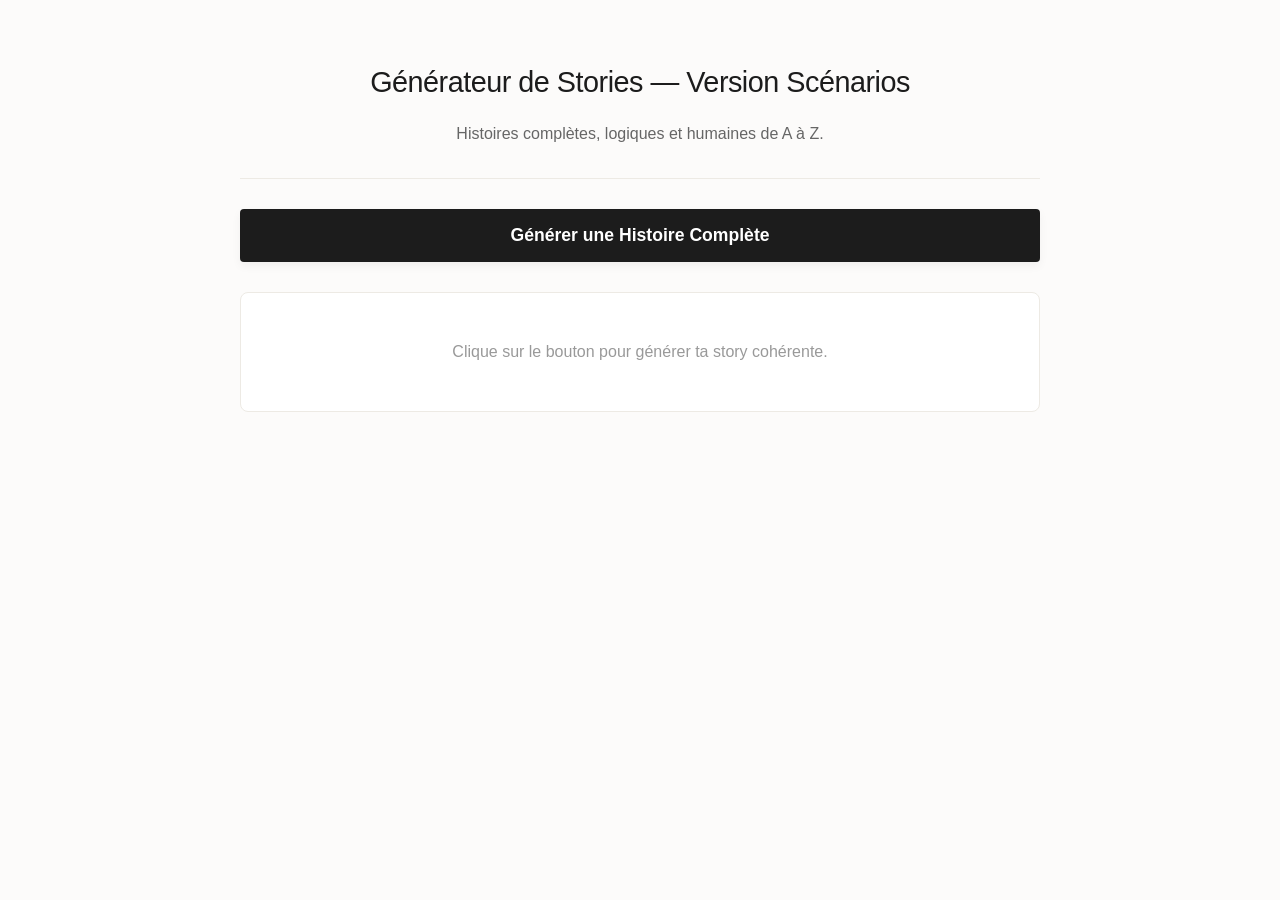
==== commit aa57d5b4: "Update index.html" ====
--- a/index.html
+++ b/index.html
@@ -1,998 +1,195 @@
 <!DOCTYPE html>
 <html lang="fr">
 <head>
-  <meta charset="UTF-8"/>
-  <meta name="viewport" content="width=device-width, initial-scale=1.0"/>
-  <title>Générateur de Stories — Brille & Vibre</title>
-  <meta name="description" content="Génère des stories Instagram et TikTok qui convertissent — gratuit, sans inscription."/>
-  <link rel="preconnect" href="https://fonts.googleapis.com"/>
-  <link rel="preconnect" href="https://fonts.gstatic.com" crossorigin/>
-  <link href="https://fonts.googleapis.com/css2?family=Cormorant+Garamond:ital,wght@0,400;0,600;0,700;1,400;1,600&family=Outfit:wght@300;400;500;600;700&display=swap" rel="stylesheet"/>
-  <style>
-    *,*::before,*::after{box-sizing:border-box;margin:0;padding:0}
-    :root{
-      --gold:#C9A84C;--gold-dim:#A8883A;--gold-pale:#F5EDD8;--gold-glow:rgba(201,168,76,0.15);
-      --cream:#FAF7F2;--cream-deep:#F2EDE4;--ink:#141210;--ink-mid:#3D3830;--ink-soft:#7A7060;
-      --white:#FFFFFF;--border:rgba(201,168,76,0.22);--border-soft:rgba(0,0,0,0.07);
-      --shadow-sm:0 2px 12px rgba(20,18,16,0.06);--shadow-md:0 8px 32px rgba(20,18,16,0.10);
-      --r-sm:10px;--r-md:16px;--r-lg:22px;
-    }
-    html{scroll-behavior:smooth}
-    body{font-family:'Outfit',sans-serif;background:var(--cream);color:var(--ink);min-height:100vh;overflow-x:hidden;line-height:1.6}
-    body::before{content:'';position:fixed;inset:0;background-image:url("data:image/svg+xml,%3Csvg viewBox='0 0 200 200' xmlns='http://www.w3.org/2000/svg'%3E%3Cfilter id='n'%3E%3CfeTurbulence type='fractalNoise' baseFrequency='0.85' numOctaves='4' stitchTiles='stitch'/%3E%3C/filter%3E%3Crect width='100%25' height='100%25' filter='url(%23n)' opacity='0.025'/%3E%3C/svg%3E");pointer-events:none;z-index:0}
-
-    /* HEADER */
-    .site-header{position:sticky;top:0;z-index:100;background:rgba(20,18,16,0.97);backdrop-filter:blur(14px);-webkit-backdrop-filter:blur(14px);border-bottom:1px solid rgba(201,168,76,0.28);padding:0 clamp(16px,5vw,48px);height:60px;display:flex;align-items:center;justify-content:space-between;gap:12px}
-    .logo{font-family:'Cormorant Garamond',serif;font-size:clamp(17px,2.5vw,21px);font-weight:600;color:var(--gold);letter-spacing:.04em;text-decoration:none;display:flex;align-items:center;gap:7px;white-space:nowrap}
-    .logo em{color:#fff;font-style:italic}
-    .header-right{display:flex;align-items:center;gap:14px}
-    .counter-badge{display:flex;align-items:center;gap:6px;color:rgba(255,255,255,0.45);font-size:12px;white-space:nowrap}
-    .counter-badge strong{color:var(--gold);font-size:17px;font-family:'Cormorant Garamond',serif;font-weight:700;min-width:20px}
-    .header-pill{background:linear-gradient(135deg,var(--gold),#E8C96A);color:var(--ink);font-size:10px;font-weight:700;letter-spacing:.1em;text-transform:uppercase;padding:4px 12px;border-radius:30px;white-space:nowrap}
-    @media(max-width:500px){.header-pill{display:none}}
-
-    /* HERO */
-    .hero{text-align:center;padding:clamp(40px,7vw,88px) clamp(20px,5vw,48px) clamp(28px,4vw,52px);position:relative;z-index:1}
-    .hero-eyebrow{display:inline-flex;align-items:center;gap:7px;font-size:10.5px;font-weight:700;letter-spacing:.16em;text-transform:uppercase;color:var(--gold);margin-bottom:18px;padding:5px 14px;border:1px solid var(--border);border-radius:30px;background:var(--gold-glow)}
-    .hero h1{font-family:'Cormorant Garamond',serif;font-size:clamp(34px,6.5vw,68px);font-weight:700;line-height:1.1;letter-spacing:-.01em;margin-bottom:14px}
-    .hero h1 em{font-style:italic;color:var(--gold)}
-    .hero h1 span{display:block;font-weight:400;font-style:italic}
-    .hero-sub{font-size:clamp(14px,1.8vw,16px);color:var(--ink-soft);max-width:500px;margin:0 auto;font-weight:300;line-height:1.75}
-
-    /* LAYOUT */
-    .app-layout{max-width:1040px;margin:0 auto;padding:0 clamp(14px,3.5vw,28px) 80px;position:relative;z-index:1;display:grid;grid-template-columns:360px 1fr;gap:22px;align-items:start}
-    @media(max-width:840px){.app-layout{grid-template-columns:1fr}}
-
-    /* CONFIG PANEL */
-    .config-panel{background:var(--white);border-radius:var(--r-lg);border:1px solid var(--border-soft);box-shadow:var(--shadow-sm);overflow:hidden;position:sticky;top:72px}
-    @media(max-width:840px){.config-panel{position:static}}
-    .panel-head{background:var(--ink);padding:18px 22px;display:flex;align-items:center;gap:10px}
-    .panel-head-icon{width:30px;height:30px;background:var(--gold-glow);border:1px solid var(--border);border-radius:8px;display:flex;align-items:center;justify-content:center;font-size:14px;flex-shrink:0}
-    .panel-head-title{font-size:13px;font-weight:600;color:#fff}
-    .panel-head-sub{font-size:11px;color:rgba(255,255,255,0.38);margin-top:1px}
-    .panel-body{padding:22px}
-
-    /* FIELDS */
-    .field{margin-bottom:17px}
-    .field:last-child{margin-bottom:0}
-    .field-label{display:block;font-size:10.5px;font-weight:700;letter-spacing:.1em;text-transform:uppercase;color:var(--ink-soft);margin-bottom:7px}
-    select{width:100%;font-family:'Outfit',sans-serif;font-size:13.5px;color:var(--ink);background:var(--cream);border:1.5px solid var(--border-soft);border-radius:var(--r-sm);padding:10px 30px 10px 13px;transition:border-color .2s,box-shadow .2s,background .2s;appearance:none;-webkit-appearance:none;outline:none;background-image:url("data:image/svg+xml,%3Csvg xmlns='http://www.w3.org/2000/svg' width='10' height='6' viewBox='0 0 10 6'%3E%3Cpath d='M1 1l4 4 4-4' stroke='%23C9A84C' stroke-width='1.5' fill='none' stroke-linecap='round' stroke-linejoin='round'/%3E%3C/svg%3E");background-repeat:no-repeat;background-position:right 11px center;cursor:pointer}
-    select:focus{border-color:var(--gold);background-color:var(--white);box-shadow:0 0 0 3px var(--gold-glow)}
-
-    /* CHIPS */
-    .chips{display:flex;flex-wrap:wrap;gap:6px}
-    .chip{padding:6px 12px;border-radius:30px;border:1.5px solid var(--border-soft);background:var(--cream);font-family:'Outfit',sans-serif;font-size:12px;color:var(--ink-mid);cursor:pointer;transition:all .18s;user-select:none;font-weight:400;white-space:nowrap}
-    .chip:hover{border-color:var(--gold);color:var(--ink);background:var(--gold-glow)}
-    .chip.on{background:var(--gold);border-color:var(--gold);color:var(--ink);font-weight:600;box-shadow:0 2px 8px rgba(201,168,76,0.28)}
-
-    .sep{height:1px;background:var(--border-soft);margin:17px 0}
-
-    /* GENERATE BTN */
-    .btn-gen{width:100%;padding:14px 20px;background:var(--ink);color:#fff;border:2px solid var(--ink);border-radius:var(--r-sm);font-family:'Outfit',sans-serif;font-size:14.5px;font-weight:600;cursor:pointer;display:flex;align-items:center;justify-content:center;gap:9px;transition:all .25s;position:relative;overflow:hidden;letter-spacing:.01em}
-    .btn-gen::after{content:'';position:absolute;inset:0;background:linear-gradient(135deg,var(--gold),#E8C96A);transform:translateX(-101%);transition:transform .3s ease;z-index:0}
-    .btn-gen:hover::after{transform:translateX(0)}
-    .btn-gen:hover{color:var(--ink);border-color:var(--gold)}
-    .btn-gen>*{position:relative;z-index:1}
-    .btn-icon{font-size:16px;transition:transform .3s}
-    .btn-gen:hover .btn-icon{transform:rotate(18deg) scale(1.1)}
-
-    /* TIPS */
-    .tips-card{background:linear-gradient(135deg,var(--ink),#252018);border-radius:var(--r-lg);padding:22px;margin-top:18px}
-    .tips-head{font-family:'Cormorant Garamond',serif;font-size:17px;font-weight:600;color:var(--gold);margin-bottom:13px}
-    .tip{display:flex;align-items:flex-start;gap:9px;margin-bottom:9px;font-size:12px;color:rgba(255,255,255,0.62);line-height:1.6}
-    .tip:last-child{margin-bottom:0}
-    .tip-dot{width:5px;height:5px;background:var(--gold);border-radius:50%;margin-top:6px;flex-shrink:0}
-
-    /* RIGHT COL */
-    .right-col{display:flex;flex-direction:column;gap:18px}
-
-    /* EMPTY */
-    .empty-state{background:var(--white);border-radius:var(--r-lg);border:1.5px dashed rgba(201,168,76,0.32);padding:clamp(36px,5vw,64px) 28px;text-align:center;display:flex;flex-direction:column;align-items:center;gap:14px}
-    .empty-icon{font-size:46px;animation:float 4s ease-in-out infinite}
-    @keyframes float{0%,100%{transform:translateY(0)}50%{transform:translateY(-7px)}}
-    .empty-title{font-family:'Cormorant Garamond',serif;font-size:21px;font-weight:600;color:var(--ink)}
-    .empty-sub{font-size:13.5px;color:var(--ink-soft);max-width:300px;line-height:1.7}
-    .empty-steps{display:flex;flex-direction:column;gap:8px;width:100%;max-width:320px;margin-top:6px}
-    .step{display:flex;align-items:center;gap:11px;background:var(--cream);border-radius:var(--r-sm);padding:9px 13px;text-align:left;font-size:12.5px;color:var(--ink-mid)}
-    .step-num{width:22px;height:22px;background:var(--gold);color:var(--ink);border-radius:50%;display:flex;align-items:center;justify-content:center;font-size:10.5px;font-weight:700;flex-shrink:0}
-
-    /* RESULT */
-    .result-card{display:none;background:var(--white);border-radius:var(--r-lg);border:1px solid var(--border-soft);box-shadow:var(--shadow-md);overflow:hidden;animation:riseIn .45s cubic-bezier(.22,1,.36,1) both}
-    .result-card.show{display:block}
-    @keyframes riseIn{from{opacity:0;transform:translateY(18px)}to{opacity:1;transform:translateY(0)}}
-    .result-head{background:linear-gradient(135deg,var(--ink),#252018);padding:18px 22px}
-    .result-label{font-size:10px;font-weight:700;letter-spacing:.14em;text-transform:uppercase;color:var(--gold);margin-bottom:8px}
-    .result-tags{display:flex;flex-wrap:wrap;gap:5px}
-    .result-tag{font-size:11px;padding:3px 9px;border-radius:20px;background:rgba(255,255,255,0.07);color:rgba(255,255,255,0.6);border:1px solid rgba(255,255,255,0.09);font-weight:500}
-
-    /* PSYCHO BAR */
-    .psycho-bar{display:flex;background:var(--cream-deep);border-bottom:1px solid var(--border-soft);overflow-x:auto;scrollbar-width:none}
-    .psycho-bar::-webkit-scrollbar{display:none}
-    .psycho-item{flex:1;min-width:max-content;text-align:center;padding:9px 10px;font-size:9.5px;font-weight:700;letter-spacing:.06em;text-transform:uppercase;border-right:1px solid var(--border-soft)}
-    .psycho-item:last-child{border-right:none}
-    .psycho-item span{display:block;font-size:13px;margin-bottom:2px}
-    .pi-1{color:#9A6B00}.pi-2{color:#1A6A3A}.pi-3{color:#8A1A1A}.pi-4{color:#2A3A9A}.pi-5{color:#2A7A1A}
-
-    /* SLIDES */
-    .slides-wrap{padding:18px 18px 0;display:flex;flex-direction:column;gap:9px}
-    .slide{display:flex;border-radius:var(--r-sm);overflow:hidden;border:1px solid var(--border-soft);animation:slideIn .4s ease both}
-    @keyframes slideIn{from{opacity:0;transform:translateX(-8px)}to{opacity:1;transform:translateX(0)}}
-    .slide:nth-child(1){animation-delay:.04s}.slide:nth-child(2){animation-delay:.11s}.slide:nth-child(3){animation-delay:.18s}
-    .slide:nth-child(4){animation-delay:.25s}.slide:nth-child(5){animation-delay:.32s}.slide:nth-child(6){animation-delay:.39s}.slide:nth-child(7){animation-delay:.46s}
-    .slide-num{background:var(--ink);color:var(--gold);font-family:'Cormorant Garamond',serif;font-size:19px;font-weight:700;min-width:42px;display:flex;align-items:center;justify-content:center;flex-shrink:0}
-    .slide-inner{flex:1;background:var(--cream);padding:13px 15px}
-    .slide-type-label{font-size:9px;font-weight:700;letter-spacing:.12em;text-transform:uppercase;color:var(--gold-dim);margin-bottom:5px;display:block}
-    .slide-text{font-size:13.5px;line-height:1.75;color:var(--ink);white-space:pre-wrap}
-
-    /* FOOTER ACTIONS */
-    .result-footer{padding:14px 18px 18px;display:flex;gap:7px;flex-wrap:wrap}
-    .btn-action{display:flex;align-items:center;gap:6px;padding:9px 16px;border-radius:var(--r-sm);font-family:'Outfit',sans-serif;font-size:12.5px;font-weight:600;cursor:pointer;transition:all .2s;border:1.5px solid}
-    .btn-copy{background:var(--gold);border-color:var(--gold);color:var(--ink);flex:1;justify-content:center}
-    .btn-copy:hover{background:var(--gold-dim);border-color:var(--gold-dim)}
-    .btn-copy.ok{background:#1A6A3A;border-color:#1A6A3A;color:#fff}
-    .btn-regen{background:transparent;border-color:var(--border-soft);color:var(--ink-mid)}
-    .btn-regen:hover{border-color:var(--ink);color:var(--ink)}
-    .btn-save{background:transparent;border-color:var(--border-soft);color:var(--ink-mid)}
-    .btn-save:hover{border-color:var(--gold);color:var(--gold)}
-    .btn-save.ok{border-color:#1A6A3A;color:#1A6A3A}
-    @media(max-width:480px){.result-footer{flex-direction:column}.btn-copy,.btn-regen,.btn-save{width:100%;justify-content:center}}
-
-    /* HISTORY */
-    .history-card{display:none;background:var(--white);border-radius:var(--r-lg);border:1px solid var(--border-soft);box-shadow:var(--shadow-sm);overflow:hidden}
-    .history-card.show{display:block}
-    .history-head{padding:12px 18px;background:var(--cream-deep);border-bottom:1px solid var(--border-soft);display:flex;align-items:center;justify-content:space-between}
-    .history-title{font-size:10.5px;font-weight:700;letter-spacing:.1em;text-transform:uppercase;color:var(--ink-soft)}
-    .history-clear{font-size:11px;color:var(--ink-soft);cursor:pointer;background:none;border:none;font-family:'Outfit',sans-serif;padding:0;transition:color .18s}
-    .history-clear:hover{color:#8A1A1A}
-    .history-list{padding:8px;display:flex;flex-direction:column;gap:5px}
-    .hist-item{display:flex;align-items:center;gap:9px;padding:9px 11px;border-radius:var(--r-sm);border:1px solid transparent;cursor:pointer;transition:all .18s;background:var(--cream)}
-    .hist-item:hover{border-color:var(--gold);background:var(--gold-pale)}
-    .hist-num{font-family:'Cormorant Garamond',serif;font-size:17px;font-weight:700;color:var(--gold);min-width:20px;text-align:center;flex-shrink:0}
-    .hist-text{flex:1;font-size:12px;color:var(--ink-mid);line-height:1.4;overflow:hidden;display:-webkit-box;-webkit-line-clamp:2;-webkit-box-orient:vertical}
-    .hist-arrow{font-size:12px;color:var(--ink-soft);flex-shrink:0;transition:transform .18s}
-    .hist-item:hover .hist-arrow{transform:translateX(3px);color:var(--gold)}
-
-    /* TOAST */
-    .toast{position:fixed;bottom:24px;left:50%;transform:translateX(-50%) translateY(80px);background:var(--ink);color:#fff;padding:12px 22px;border-radius:10px;font-size:13.5px;font-weight:500;z-index:9999;box-shadow:var(--shadow-md);transition:transform .3s cubic-bezier(.22,1,.36,1),opacity .3s;opacity:0;pointer-events:none;white-space:nowrap}
-    .toast.show{transform:translateX(-50%) translateY(0);opacity:1}
-
-    /* FOOTER */
-    .site-footer{background:var(--ink);border-top:1px solid rgba(201,168,76,0.18);padding:22px clamp(16px,5vw,48px);display:flex;align-items:center;justify-content:space-between;flex-wrap:wrap;gap:10px;position:relative;z-index:1}
-    .footer-brand{font-family:'Cormorant Garamond',serif;font-size:15px;color:var(--gold);font-weight:600}
-    .footer-note{font-size:11.5px;color:rgba(255,255,255,0.28)}
-    @media(max-width:480px){.site-footer{flex-direction:column;text-align:center}}
-    ::-webkit-scrollbar{width:5px}::-webkit-scrollbar-track{background:transparent}::-webkit-scrollbar-thumb{background:rgba(201,168,76,0.28);border-radius:3px}
-  </style>
+    <meta charset="UTF-8">
+    <meta name="viewport" content="width=device-width, initial-scale=1.0">
+    <title>Générateur de Stories - Moteur de Scénarios Cohérents</title>
+    <style>
+        :root {
+            --bg-color: #fcfbfa;
+            --text-color: #1c1c1c;
+            --accent-color: #b5835a;
+            --card-bg: #ffffff;
+            --border-color: #edeae4;
+        }
+        body {
+            font-family: -apple-system, BlinkMacSystemFont, "Segoe UI", Roboto, sans-serif;
+            background-color: var(--bg-color);
+            color: var(--text-color);
+            line-height: 1.6;
+            margin: 0;
+            padding: 20px;
+        }
+        .container {
+            max-width: 800px;
+            margin: 0 auto;
+            padding: 20px;
+        }
+        header {
+            text-align: center;
+            margin-bottom: 30px;
+            border-bottom: 1px solid var(--border-color);
+            padding-bottom: 15px;
+        }
+        h1 {
+            font-weight: 500;
+            font-size: 1.8rem;
+            letter-spacing: -0.5px;
+            margin-bottom: 5px;
+        }
+        .controls {
+            display: flex;
+            justify-content: center;
+            margin-bottom: 30px;
+        }
+        button {
+            background-color: var(--text-color);
+            color: #fff;
+            border: none;
+            padding: 16px 32px;
+            border-radius: 4px;
+            cursor: pointer;
+            font-size: 1.1rem;
+            font-weight: 600;
+            width: 100%;
+            box-shadow: 0 4px 10px rgba(0,0,0,0.05);
+            transition: background-color 0.2s;
+        }
+        button:hover {
+            background-color: #333;
+        }
+        .story-container {
+            background-color: var(--card-bg);
+            border: 1px solid var(--border-color);
+            border-radius: 8px;
+            padding: 30px;
+            margin-bottom: 20px;
+        }
+        .slide {
+            margin-bottom: 25px;
+            padding-bottom: 15px;
+            border-bottom: 1px solid #f5f2eb;
+        }
+        .slide:last-child {
+            border-bottom: none;
+            margin-bottom: 0;
+            padding-bottom: 0;
+        }
+        .slide-number {
+            font-size: 0.8rem;
+            text-transform: uppercase;
+            letter-spacing: 1px;
+            color: var(--accent-color);
+            font-weight: 700;
+            display: block;
+            margin-bottom: 5px;
+        }
+        .slide-content {
+            font-size: 1.2rem;
+            white-space: pre-line;
+        }
+        .theme-tag {
+            display: inline-block;
+            background-color: #f5f2eb;
+            color: #555;
+            padding: 4px 10px;
+            border-radius: 4px;
+            font-size: 0.8rem;
+            font-weight: 600;
+            margin-bottom: 15px;
+        }
+    </style>
 </head>
 <body>
 
-<header class="site-header">
-  <a href="#" class="logo">Brille <em>&amp;</em>&nbsp;Vibre</a>
-  <div class="header-right">
-    <div class="counter-badge">Stories&nbsp;:&nbsp;<strong id="counter-num">0</strong></div>
-    <div class="header-pill">Gratuit &amp; Sans IA</div>
-  </div>
-</header>
+<div class="container">
+    <header>
+        <h1>Générateur de Stories — Version Scénarios</h1>
+        <p style="color: #666; text-align: center;">Histoires complètes, logiques et humaines de A à Z.</p>
+    </header>
 
-<section class="hero">
-  <div class="hero-eyebrow">✦ Instagram &amp; TikTok</div>
-  <h1>Une story <em>qui vend</em>,<span>en un clic.</span></h1>
-  <p class="hero-sub">Choisis ton profil, ton thème, ton format — et génère instantanément une story avec les 5 déclencheurs psychologiques. Gratuit. Sans inscription.</p>
-</section>
-
-<main class="app-layout">
-  <aside>
-    <div class="config-panel">
-      <div class="panel-head">
-        <div class="panel-head-icon">⚙</div>
-        <div>
-          <div class="panel-head-title">Configuration</div>
-          <div class="panel-head-sub">Paramètre ta story en 30 sec</div>
-        </div>
-      </div>
-      <div class="panel-body">
-        <div class="field">
-          <label class="field-label" for="profil">👤 Profil cible</label>
-          <select id="profil">
-            <option value="salariee">👩‍💼 Salariée — revenu complémentaire</option>
-            <option value="chomage">🔍 Chômage / RSA — solution urgente</option>
-            <option value="maman">👶 Maman — travailler de chez elle</option>
-            <option value="entrepreneuse">🚀 Entrepreneuse — apprendre à vendre</option>
-          </select>
-        </div>
-        <div class="field">
-          <label class="field-label" for="format">📐 Format</label>
-          <select id="format">
-            <option value="3">3 slides — quotidien</option>
-            <option value="7">7 slides — lancement</option>
-            <option value="1">Hook seul — accroche</option>
-          </select>
-        </div>
-        <div class="sep"></div>
-        <div class="field">
-          <label class="field-label">🎯 Thème</label>
-          <div class="chips" id="theme-chips">
-            <button class="chip on" data-val="moment" type="button">✨ Moment de vie</button>
-            <button class="chip" data-val="blocage" type="button">🧱 Blocage</button>
-            <button class="chip" data-val="charniere" type="button">🔄 Avant / Maintenant</button>
-            <button class="chip" data-val="temoignage" type="button">💬 Témoignage</button>
-            <button class="chip" data-val="revelation" type="button">💡 Révélation</button>
-            <button class="chip" data-val="objection" type="button">❓ Objection</button>
-          </div>
-        </div>
-        <div class="field">
-          <label class="field-label">📣 CTA</label>
-          <div class="chips" id="cta-chips">
-            <button class="chip on" data-val="commente" type="button">Commente</button>
-            <button class="chip" data-val="dm" type="button">DM</button>
-            <button class="chip" data-val="lien" type="button">Lien bio</button>
-            <button class="chip" data-val="urgence" type="button">Urgence</button>
-          </div>
-        </div>
-        <div class="sep"></div>
-        <button class="btn-gen" type="button" onclick="generateStory()">
-          <span class="btn-icon">✦</span>
-          <span class="btn-text">Générer la story</span>
-        </button>
-      </div>
-    </div>
-    <div class="tips-card">
-      <div class="tips-head">✦ Les règles d'or</div>
-      <div class="tip"><div class="tip-dot"></div><span>Une story vend parce qu'elle montre <em style="color:var(--gold)">ce que ça change</em> — pas parce qu'elle raconte ta vie.</span></div>
-      <div class="tip"><div class="tip-dot"></div><span>La charnière <strong style="color:rgba(255,255,255,0.85)">Avant / Maintenant</strong> est obligatoire.</span></div>
-      <div class="tip"><div class="tip-dot"></div><span>Toujours une <strong style="color:rgba(255,255,255,0.85)">preuve</strong> avant le CTA.</span></div>
-      <div class="tip"><div class="tip-dot"></div><span>Jamais dramatique. Ton d'<em style="color:var(--gold)">amie qui parle vrai</em>.</span></div>
-    </div>
-  </aside>
-
-  <div class="right-col">
-    <div class="empty-state" id="empty-state">
-      <div class="empty-icon">✍️</div>
-      <div class="empty-title">Ta story apparaîtra ici.</div>
-      <p class="empty-sub">Configure les paramètres et clique sur <strong>Générer</strong>.</p>
-      <div class="empty-steps">
-        <div class="step"><div class="step-num">1</div><span>Choisis le profil de ta cible</span></div>
-        <div class="step"><div class="step-num">2</div><span>Sélectionne le thème</span></div>
-        <div class="step"><div class="step-num">3</div><span>Génère · Copie · Regénère</span></div>
-      </div>
+    <div class="controls">
+        <button onclick="generateStory()">Générer une Histoire Complète</button>
     </div>
 
-    <div class="result-card" id="result-card">
-      <div class="result-head">
-        <div class="result-label">Story générée ✦</div>
-        <div class="result-tags" id="result-tags"></div>
-      </div>
-      <div class="psycho-bar">
-        <div class="psycho-item pi-1"><span>🎯</span>Curiosité</div>
-        <div class="psycho-item pi-2"><span>🪞</span>Identification</div>
-        <div class="psycho-item pi-3"><span>⚡</span>Tension</div>
-        <div class="psycho-item pi-4"><span>💡</span>Révélation</div>
-        <div class="psycho-item pi-5"><span>✅</span>Décision</div>
-      </div>
-      <div class="slides-wrap" id="slides-wrap"></div>
-      <div class="result-footer">
-        <button class="btn-action btn-copy" id="btn-copy" type="button" onclick="copyStory()">📋 Copier</button>
-        <button class="btn-action btn-regen" type="button" onclick="generateStory()">↺ Regénérer</button>
-        <button class="btn-action btn-save" id="btn-save" type="button" onclick="saveStory()">🔖 Sauvegarder</button>
-      </div>
+    <div id="storyOutput" class="story-container">
+        <p style="text-align: center; color: #999;">Clique sur le bouton pour générer ta story cohérente.</p>
     </div>
-
-    <div class="history-card" id="history-card">
-      <div class="history-head">
-        <div class="history-title">🕓 Historique</div>
-        <button class="history-clear" type="button" onclick="clearHistory()">Effacer</button>
-      </div>
-      <div class="history-list" id="history-list"></div>
-    </div>
-  </div>
-</main>
-
-<footer class="site-footer">
-  <div class="footer-brand">Brille &amp; Vibre</div>
-  <div class="footer-note">Générateur de stories · Instagram &amp; TikTok · 100% gratuit</div>
-</footer>
-
-<div class="toast" id="toast"></div>
+</div>
 
 <script>
-'use strict';
+    // BIBLE DES SCÉNARIOS COHÉRENTS
+    const baseHistoires = [
+        {
+            theme: "L'ANGOISSE DES COURSES (Cible : Fins de mois difficiles)",
+            slides: [
+                ["Je sors tout juste des courses. J'ai pris ce qui me faisait envie sans faire de calculs mentaux.", "Je savoure. C'est tout bête, mais c'est précieux."],
+                ["Parce que je sais ce que c'est de regarder son compte avec la boule au ventre en passant à la caisse.\n\nAvant, je finissais mes mois dans le rouge. Maintenant, je respire enfin librement.", "Tu penses peut-être que ce n'est pas pour toi. Que c'est réservé aux autres."],
+                ["Une de mes clientes m'a dit hier qu'elle respirait enfin elle aussi.\n\nÉcris-moi 'BULLE' en DM pour échanger sur ta situation.", "Tape 'INFOS' et on regarde ça ensemble."]
+            ]
+        },
+        {
+            theme: "LE RÉVEIL SANS ALARME (Cible : Salariée épuisée)",
+            slides: [
+                ["Ce matin, pas de réveil qui hurle. Juste mes yeux qui s'ouvrent quand ils en ont envie.", "Le silence du petit matin. Avant que tout le monde ne se réveille."],
+                ["Avant, je subissais mes journées et je stressais dès le dimanche soir. Maintenant, le lundi est un jour comme un autre.", "Tu te dis sûrement que tu n'as pas l'énergie pour lancer un projet à côté de ton CDI."],
+                ["C'est le déclic qu'a eu Sophie le mois dernier. Regarde son retour.\n\nDis-moi 'DÉCLIC' en DM pour qu'on en discute.", "Envoie 'PRÊTE' et je t'explique les étapes."]
+            ]
+        },
+        {
+            theme: "LES ÉCLATS DE RIRE (Cible : Maman au foyer)",
+            slides: [
+                ["Mes enfants rigolent aux éclats dans la pièce d'à côté. Je savoure chaque éclat de voix.", "Être là pour eux. C'est devenu ma priorité absolue."],
+                ["Avant, je passais à côté de mes enfants pour enrichir un patron. Maintenant, je travaille à leurs côtés.", "Tu as peur de ne pas avoir assez de temps dans tes journées de maman. Je comprends."],
+                ["C'est accessible à n'importe quelle maman motivée. Regarde le message de Julie.\n\nEnvoie 'MAMAN' en DM et on en parle.", "Dis-moi 'PRÊTE' en message privé."]
+            ]
+        },
+        {
+            theme: "LA BALADE À 14H (Cible : Besoin de reconversion)",
+            slides: [
+                ["Je marche à bon rythme. Mon corps bouge. Et ma tête se vide enfin.", "Prendre l'air en plein milieu de l'après-midi. C'est ça le luxe."],
+                ["Avant, je devais demander la permission pour m'absenter. Maintenant, je suis ma seule boss.", "Tu te dis que tu n'as aucun talent particulier à monétiser. C'est faux."],
+                ["C'est exactement ce que mes élèves appliquent. Et ça marche.\n\nEnvoie-moi 'GO' et on en parle simplement.", "Tape 'ENSEMBLE' et voyons ce qu'on peut faire."]
+            ]
+        },
+        {
+            theme: "LE MESSAGE DE LA CLIENTE (Cible : Peur d'échouer)",
+            slides: [
+                ["Je viens de lire le message d'une cliente. Elle me remercie d'avoir changé son quotidien.", "Ça me touche tellement à chaque fois."],
+                ["Avant, le mot 'vendre' me terrifiait. Maintenant, c'est juste aider des personnes qui en ont besoin.", "Tu as peur de te lancer pour rien. De perdre ton temps et d'échouer."],
+                ["Mais la méthode est là, il ne manque plus que toi.\n\nEnvoie 'ACTION' et je t'envoie la vidéo explicative.", "Écris-moi 'VRAI' et je t'explique le principe."]
+            ]
+        }
+    ];
 
-// ══════════════════════════════════════════════════════════════════
-//  BANQUE DE DONNÉES — Variables dynamiques
-// ══════════════════════════════════════════════════════════════════
+    function generateStory() {
+        // 1. Choix d'un scénario complet au hasard
+        const histoire = baseHistoires[Math.floor(Math.random() * baseHistoires.length)];
+        
+        // 2. Pour chaque slide de ce scénario, on pioche une variante au hasard
+        const s1 = histoire.slides[0][Math.floor(Math.random() * histoire.slides[0].length)];
+        const s2 = histoire.slides[1][Math.floor(Math.random() * histoire.slides[1].length)];
+        const s3 = histoire.slides[2][Math.floor(Math.random() * histoire.slides[2].length)];
 
-const PRENOMS = ['Sara','Nora','Amira','Leila','Fatou','Yasmine','Malika','Rania','Dina','Imane','Zineb','Hanane','Bouchra','Salma','Karima','Wafa','Jihane','Lamia','Sofia','Meriem','Houda','Nassima','Sabrina','Rima','Soraya','Asma','Noura','Dounia','Laïla','Nawal','Syrine','Meryem','Lynda','Amina','Sonia','Hafida','Khadija','Rachida','Nadia','Ilhem'];
+        const output = `
+            <div class="theme-tag">Thématique : ${histoire.theme}</div>
+            <div class="slide">
+                <span class="slide-number">Slide 1 — L'accroche / Le moment</span>
+                <div class="slide-content">${s1}</div>
+            </div>
+            <div class="slide">
+                <span class="slide-number">Slide 2 — Le problème / La charnière</span>
+                <div class="slide-content">${s2}</div>
+            </div>
+            <div class="slide">
+                <span class="slide-number">Slide 3 — La preuve / L'action</span>
+                <div class="slide-content">${s3}</div>
+            </div>
+        `;
 
-const MONTANTS_PETITS  = ['340 €','480 €','520 €','650 €','720 €','800 €','380 €','410 €','560 €','490 €'];
-const MONTANTS_MOYENS  = ['1 200 €','1 500 €','1 800 €','2 100 €','2 400 €','1 650 €','1 350 €','1 900 €','2 200 €','1 750 €'];
-const MONTANTS_GRANDS  = ['3 200 €','4 100 €','3 800 €','4 600 €','5 200 €','3 500 €','4 800 €','3 950 €','4 200 €','5 100 €'];
-const DUREES_COURTES   = ['8 jours','11 jours','2 semaines','10 jours','12 jours','9 jours','3 semaines'];
-const DUREES_MOYENNES  = ['3 semaines','4 semaines','un mois','5 semaines','6 semaines'];
-const DUREES_LONGUES   = ['2 mois','10 semaines','3 mois','90 jours'];
-const MOTS_CTA         = ['DÉMO','SYSTÈME','MÉTHODE','STRUCTURE','OUI','START','COMMENCER','INFO','ACCÈS','GUIDE','DÉCLIC','LANCER','FIRST'];
-const PRODUITS         = ['une formation digitale','un guide PDF','un programme en ligne','un ebook','un mini-cours','une formation vidéo','un accompagnement en ligne'];
-const NICHES           = ['la cuisine rapide pour mamans','l\'organisation du quotidien','la gestion du budget familial','le développement personnel','la reconversion professionnelle','la vente en ligne','le bien-être au naturel','la photographie smartphone'];
+        document.getElementById('storyOutput').innerHTML = output;
+    }
+</script>
 
-// ══════════════════════════════════════════════════════════════════
-//  BANQUE DE STORIES — Séquences par profil × thème
-//  Chaque story = tableau de slides [ {type, text} ]
-//  Les {VAR} sont remplacées dynamiquement
-// ══════════════════════════════════════════════════════════════════
-
-const STORIES = {
-
-  // ─────────────────────────────────────────────────────────────
-  //  SALARIÉE × MOMENT DE VIE
-  // ─────────────────────────────────────────────────────────────
-  salariee_moment: [
-    [
-      {type:'Hook',        text:'Ce matin j\'avais une réunion à 9h.\nEt pendant qu\'on débattait d\'un PowerPoint que personne ne lira,\nj\'ai reçu une notif.\nUne vente.'},
-      {type:'Avant / Maintenant', text:'Avant : chaque centime que je gagnais,\nje l\'échangeais contre une heure de ma vie.\nMaintenant : j\'ai un produit en ligne.\nIl tourne pendant que je suis en réunion.\nPendant que je dors.\nPendant que je vis.'},
-      {type:'Preuve + CTA', text:'{P1} était encore en poste quand elle a commencé.\nElle a fait ses premières {M1} en {D1}.\nElle n\'a rien quitté. Elle a juste ajouté quelque chose.\nCommente {C1} et je t\'explique comment.'},
-    ],
-    [
-      {type:'Hook',        text:'Tu connais ce moment où tu regardes ton bulletin de salaire\net tu réalises que le chiffre n\'a pas bougé depuis 18 mois ?\nMoi oui. Et c\'est ce jour-là que j\'ai décidé de faire quelque chose.'},
-      {type:'Avant / Maintenant', text:'Avant : j\'attendais une augmentation qui ne venait jamais.\nMaintenant : j\'ai créé ma propre augmentation.\nSans demander la permission à personne.'},
-      {type:'Preuve + CTA', text:'{P2} est RH dans une grande entreprise.\nElle gagne bien. Mais elle voulait plus.\nEn 6 semaines elle a ajouté {M2} par mois à côté.\nCommente {C2} si tu veux voir ce qu\'elle a créé.'},
-    ],
-    [
-      {type:'Hook',        text:'Samedi matin. Café chaud. Enfants qui dorment encore.\nJ\'ai ouvert mon téléphone.\nDeux ventes pendant la nuit.\nJe n\'avais rien fait la veille.'},
-      {type:'Avant / Maintenant', text:'Avant : le week-end c\'était pour récupérer de la semaine.\nMaintenant : c\'est aussi pour encaisser.\nSans travailler. Vraiment.'},
-      {type:'Preuve + CTA', text:'{P3} a mis son premier produit en ligne un dimanche soir.\nElle avait hésité 3 mois avant.\nSa première semaine : {M1}.\nCommente {C3} pour voir ce qu\'elle a créé en premier.'},
-    ],
-    [
-      {type:'Hook',        text:'Mon collègue a démissionné cette semaine.\nIl s\'est lancé.\nMon premier réflexe ? De la jalousie mélangée à de l\'admiration.\nEt une question : pourquoi pas moi ?'},
-      {type:'Avant / Maintenant', text:'Avant : je regardais les autres se lancer en trouvant des raisons de ne pas le faire.\nMaintenant : j\'ai compris que l\'attente a un coût.\nEt ce coût augmente chaque mois.'},
-      {type:'Preuve + CTA', text:'{P4} a vu sa meilleure amie se lancer.\nElle a attendu encore 3 semaines.\nPuis elle a sauté.\nEn {D2} elle avait {M2}.\nCommente {C1} si tu veux son premier pas concret.'},
-    ],
-    [
-      {type:'Hook',        text:'J\'ai demandé des congés cette semaine.\nJ\'ai dû expliquer pourquoi j\'avais besoin de partir.\nJustifier mes vacances à mon propre patron.\nÀ un moment ça te choque, ce truc-là.'},
-      {type:'Avant / Maintenant', text:'Avant : mon temps appartenait à quelqu\'un d\'autre.\nMaintenant : j\'ai un revenu qui ne me demande pas d\'autorisation.\nC\'est ça qui change tout.'},
-      {type:'Preuve + CTA', text:'{P5} a eu sa dernière conversation sur ses congés il y a 8 mois.\nDepuis elle a construit quelque chose qui lui appartient.\n{M3} générés le mois dernier.\nCommente {C2} pour qu\'elle te raconte comment.'},
-    ],
-    [
-      {type:'Hook',        text:'40 minutes dans le train.\nD\'habitude je scroll Instagram.\nAujourd\'hui j\'ai utilisé ce temps pour finaliser mon produit.\nEt en arrivant au bureau, j\'avais déjà une vente.'},
-      {type:'Avant / Maintenant', text:'Avant : mes trajets c\'était du temps mort.\nMaintenant : c\'est mon temps de construction.\n20 à 40 minutes par jour.\nSur le bon projet, ça change une vie.'},
-      {type:'Preuve + CTA', text:'{P6} travaille 45 minutes de trajet chaque matin.\nElle n\'a pas d\'autre temps libre.\nElle a construit {P_PRODUIT} en 3 semaines comme ça.\n{M2} le premier mois.\nCommente {C3} pour voir sa méthode.'},
-    ],
-    [
-      {type:'Hook',        text:'Il y a un an, je comptais les jours avant le week-end.\nAujourd\'hui je compte mes ventes de la semaine.\nCe n\'est pas une grande histoire.\nC\'est juste une décision que j\'ai prise un soir.'},
-      {type:'Avant / Maintenant', text:'Avant : vivre du lundi au vendredi pour le samedi.\nMaintenant : chaque jour peut rapporter quelque chose.\nPas parce que je travaille plus.\nParce que je travaille autrement.'},
-      {type:'Preuve + CTA', text:'{P7} a pris cette décision il y a 8 mois.\nElle est encore salariée. Par choix.\nPas par obligation.\nSon revenu digital ce mois : {M3}.\nCommente {C1} si tu veux son histoire complète.'},
-    ],
-    [
-      {type:'Hook',        text:'Tu connais le sentiment quand tu regardes ton compte le 25 du mois ?\nCe calcul rapide dans ta tête.\nJusqu\'au 5 du mois prochain.\nJ\'ai connu ça. Longtemps.'},
-      {type:'Avant / Maintenant', text:'Avant : la fin du mois avait une saveur d\'angoisse.\nMaintenant : j\'ai une deuxième entrée d\'argent.\nElle n\'est pas énorme. Mais elle change ce que ça fait de regarder son compte.'},
-      {type:'Preuve + CTA', text:'{P8} gagnait {M1} de plus par mois grâce à son produit digital.\nPas une fortune. Mais assez pour que le 25 du mois ait un goût différent.\nCommente {C2} si tu veux savoir ce qu\'elle a créé.'},
-    ],
-  ],
-
-  // ─────────────────────────────────────────────────────────────
-  //  SALARIÉE × BLOCAGE
-  // ─────────────────────────────────────────────────────────────
-  salariee_blocage: [
-    [
-      {type:'Hook',        text:'Tu te dis que tu n\'as pas le temps.\nEt c\'est vrai. Tu travailles. Tu gères tout.\nMais voilà la question honnête :\ncombien de minutes par jour tu scrolles sans te souvenir de quoi ?'},
-      {type:'Révélation',  text:'Ce n\'est pas une question de temps.\nC\'est une question de priorité.\n{P1} a commencé avec 25 minutes par soir.\nPas plus. Elle avait les mêmes journées que toi.'},
-      {type:'Preuve + CTA', text:'En {D2} elle avait son produit en ligne.\nEn {D3} elle avait fait {M2}.\n25 minutes. Le bon projet. La bonne méthode.\nCommente {C1} et je t\'envoie son planning exact.'},
-    ],
-    [
-      {type:'Hook',        text:'Tu attends que les conditions soient parfaites.\nPlus de temps. Moins de stress. Une idée claire.\nMais ces conditions-là — elles n\'arrivent jamais toutes ensemble.'},
-      {type:'Révélation',  text:'Celles qui ont réussi n\'avaient pas de meilleures conditions.\nElles ont juste commencé avec ce qu\'elles avaient.\nImparfaitement. Courageusement.'},
-      {type:'Preuve + CTA', text:'{P2} a lancé son produit depuis son canapé.\nAprès une longue journée de travail.\nElle était fatiguée. Elle l\'a fait quand même.\n{M2} le premier mois.\nCommente {C2} pour voir son histoire.'},
-    ],
-    [
-      {type:'Hook',        text:'Tu te demandes si tu es légitime.\nSi tu as vraiment quelque chose à apporter.\nSi quelqu\'un voudrait payer pour ce que tu sais faire.'},
-      {type:'Révélation',  text:'La légitimité ne se donne pas.\nElle se prend. En commençant.\nTu n\'as pas besoin d\'être l\'experte numéro un.\nJuste quelques étapes devant celles à qui tu parles.'},
-      {type:'Preuve + CTA', text:'{P3} pensait qu\'elle n\'avait rien de spécial à vendre.\nElle a créé {P_PRODUIT} sur {P_NICHE}.\n{M1} en {D1}.\nCommente {C3} et je t\'envoie son idée de départ.'},
-    ],
-    [
-      {type:'Hook',        text:'Tu as peur de te planter.\nD\'investir du temps et de l\'énergie pour rien.\nCette peur-là, je la comprends. Elle est normale.'},
-      {type:'Révélation',  text:'Mais l\'inaction a un coût aussi.\nChaque mois où tu ne construis rien,\nc\'est un mois de plus où tout dépend de ton employeur.\nC\'est un risque aussi — juste moins visible.'},
-      {type:'Preuve + CTA', text:'{P4} avait raté un premier essai.\nElle a recommencé différemment.\nSon deuxième lancement : {M3} en une semaine.\nCommente {C1} pour lire son analyse.'},
-    ],
-    [
-      {type:'Hook',        text:'Tu te compares à des gens qui ont 50 000 abonnés.\nDes screenshots de chiffres énormes.\nEt tu te demandes ce qu\'ils ont que tu n\'as pas.'},
-      {type:'Révélation',  text:'Ce que tu ne vois pas : leurs débuts.\nLeurs premiers mois à 0 vente.\nLeurs doutes à 2h du matin.\nOn ne montre que les victoires. Jamais la salle d\'attente.'},
-      {type:'Preuve + CTA', text:'{P5} avait 189 abonnés quand elle a fait sa première vente.\n189. Pas 10 000. Pas 50 000.\nElle avait une méthode. Pas une grande audience.\nCommente {C2} pour voir cette méthode.'},
-    ],
-  ],
-
-  // ─────────────────────────────────────────────────────────────
-  //  SALARIÉE × CHARNIÈRE
-  // ─────────────────────────────────────────────────────────────
-  salariee_charniere: [
-    [
-      {type:'Hook',        text:'Il y a 12 mois, je regardais mon compte le 25 du mois avec de l\'anxiété.\nAujourd\'hui je regarde mes stats de vente avec de la satisfaction.\nJe n\'ai rien quitté. J\'ai juste construit quelque chose en parallèle.'},
-      {type:'Charnière',   text:'AVANT : un seul revenu. Fixe. Plafonné. Décidé par quelqu\'un d\'autre.\nMAINTENANT : un revenu principal et un revenu digital qui grandit chaque mois.\nLa différence ? Une décision et {D3} de travail régulier.'},
-      {type:'Preuve + CTA', text:'{P1} a fait ce chemin en {D3}.\nElle est encore dans son entreprise. Par choix.\n{M3} générés le mois dernier en dehors de son salaire.\nCommente {C1} pour voir comment elle a commencé.'},
-    ],
-    [
-      {type:'Hook',        text:'Avant je vendais mon temps à l\'heure.\nMaintenant je vends ce que je sais, à ma façon, quand je veux.\nCe n\'est pas la même vie.'},
-      {type:'Charnière',   text:'AVANT : chaque heure travaillée = un montant fixe. Pas un centime de plus.\nMAINTENANT : un produit en ligne peut se vendre 10 fois dans la nuit.\nSans que je sois là. Sans que j\'échange du temps contre de l\'argent.'},
-      {type:'Preuve + CTA', text:'{P2} a créé {P_PRODUIT}.\nElle l\'a vendu {M2} le premier mois.\nElle dormait quand les premières ventes sont arrivées.\nCommente {C2} pour voir ce qu\'elle a créé.'},
-    ],
-    [
-      {type:'Hook',        text:'La différence entre moi il y a 1 an et moi aujourd\'hui ?\nCe n\'est pas mon salaire. Il n\'a pas changé.\nC\'est ce que j\'ai construit à côté.'},
-      {type:'Charnière',   text:'AVANT : anxiété financière. Pas de marge. Pas de choix.\nMAINTENANT : un coussin. Une respiration. La liberté de dire non si je veux.'},
-      {type:'Preuve + CTA', text:'{P3} a ajouté {M2} par mois à son salaire.\nSans changer d\'employeur. Sans travailler la nuit.\nAvec 30 minutes par jour sur le bon projet.\nCommente {C3} si tu veux son histoire.'},
-    ],
-  ],
-
-  // ─────────────────────────────────────────────────────────────
-  //  SALARIÉE × TÉMOIGNAGE
-  // ─────────────────────────────────────────────────────────────
-  salariee_temoignage: [
-    [
-      {type:'Hook',        text:'{P1} m\'a écrit il y a 3 jours.\nElle m\'a envoyé un screenshot.\nJe l\'ai regardé longtemps.'},
-      {type:'Identification', text:'Il y a {D3} elle me disait qu\'elle n\'avait pas le temps.\nQu\'elle était trop fatiguée le soir.\nQue ça ne marcherait sûrement pas pour elle.\nJe connais ce discours. Je me le suis tenu aussi.'},
-      {type:'Preuve + CTA', text:'Son screenshot ce mois : {M3}.\nCôté de son salaire. Sans rien quitter.\nElle travaillait 20 minutes par soir sur son produit.\nCommente {C1} pour que je t\'envoie son histoire complète.'},
-    ],
-    [
-      {type:'Hook',        text:'{P2} était comptable. CDI. Salaire correct. Vie correcte.\nMais "correcte" ça ne fait pas rêver.'},
-      {type:'Identification', text:'Elle voulait plus. Pas forcément partir.\nJuste avoir quelque chose à elle.\nUn projet. Un revenu qu\'elle contrôle.\nElle a créé {P_PRODUIT} sur {P_NICHE}.'},
-      {type:'Preuve + CTA', text:'En {D2} : {M2}.\nElle est encore comptable. Mais différemment.\nAvec le choix que ce revenu lui donne.\nCommente {C2} pour voir ce qu\'elle a créé.'},
-    ],
-    [
-      {type:'Hook',        text:'Je vais te parler de {P3}.\nElle avait peur. Vraiment peur.\nElle m\'a dit : "Et si personne n\'achète ?"'},
-      {type:'Identification', text:'Je lui ai dit : "Et si quelqu\'un achète ?"\nElle a lancé. En tremblant un peu.\nSon premier produit. Son premier prix. Sa première story.'},
-      {type:'Preuve + CTA', text:'72 heures après : {M1}.\n8 ventes. Toute seule. Sans audience énorme.\nAujourd\'hui elle ne tremble plus en publiant.\nCommente {C3} si tu veux voir sa première story.'},
-    ],
-  ],
-
-  // ─────────────────────────────────────────────────────────────
-  //  SALARIÉE × RÉVÉLATION
-  // ─────────────────────────────────────────────────────────────
-  salariee_revelation: [
-    [
-      {type:'Hook',        text:'Il y a un moment où j\'ai compris que rien ne changerait si je ne changeais rien.\nCe n\'était pas une révélation dramatique.\nJuste une évidence froide, un mardi matin ordinaire.'},
-      {type:'Révélation',  text:'J\'attendais le bon moment.\nLe bon moment n\'existe pas.\nIl y a juste le moment où tu décides que maintenant, c\'est assez bien pour commencer.'},
-      {type:'Preuve + CTA', text:'{P1} a pris cette décision un soir après une journée ordinaire.\nPas d\'élan particulier. Pas d\'enthousiasme fou.\nJuste une action. Et puis une autre.\nEn {D3} : {M3}.\nCommente {C1} pour lire ce qui l\'a déclenchée.'},
-    ],
-    [
-      {type:'Hook',        text:'Ce qui m\'a changé, ce n\'est pas une formation.\nNi un livre. Ni une citation inspirante.\nC\'est de réaliser que le risque de ne rien faire\nétait plus grand que le risque d\'essayer.'},
-      {type:'Révélation',  text:'Rester dans une situation qui ne te convient pas,\nc\'est aussi un risque.\nJuste un risque lent. Invisible. Qui ne fait pas mal tout de suite.'},
-      {type:'Preuve + CTA', text:'{P2} a réalisé ça à 34 ans.\nElle a construit {P_PRODUIT} en {D2}.\n{M2} le premier mois.\nCommente {C2} pour voir ce qui l\'a fait sauter le pas.'},
-    ],
-  ],
-
-  // ─────────────────────────────────────────────────────────────
-  //  SALARIÉE × OBJECTION
-  // ─────────────────────────────────────────────────────────────
-  salariee_objection: [
-    [
-      {type:'Hook',        text:'"Je n\'ai pas le temps."\nC\'est la phrase que j\'entends le plus souvent.\nEt je ne vais pas te dire que c\'est faux.\nTu n\'as peut-être vraiment pas beaucoup de temps.'},
-      {type:'Révélation',  text:'Mais voilà ce que j\'ai appris :\nTu n\'as pas besoin de beaucoup de temps.\nTu as besoin du bon temps.\n20 minutes par jour sur le bon projet.\nÇa change une trajectoire.'},
-      {type:'Preuve + CTA', text:'{P1} travaillait 20 minutes dans le train chaque matin.\nEn {D3} elle avait {M2} de revenus supplémentaires par mois.\nCommente {C1} pour voir son organisation exacte.'},
-    ],
-    [
-      {type:'Hook',        text:'"Je ne suis pas assez experte."\nCette phrase a mis des projets en pause pendant des années.\nPour beaucoup de femmes. Peut-être pour toi aussi.'},
-      {type:'Révélation',  text:'Tu n\'as pas besoin d\'être l\'experte numéro un.\nTu as besoin d\'être quelques étapes devant celles à qui tu t\'adresses.\nC\'est tout. Et c\'est déjà énorme.'},
-      {type:'Preuve + CTA', text:'{P2} pensait pareil.\nElle a créé {P_PRODUIT} sur {P_NICHE}.\nElle n\'était pas la meilleure. Elle était utile.\n{M2} en {D2}.\nCommente {C2} pour voir son offre.'},
-    ],
-    [
-      {type:'Hook',        text:'"Et si ça ne marche pas pour moi ?"\nC\'est une vraie question. Elle mérite une vraie réponse.'},
-      {type:'Révélation',  text:'Ça ne marche pas toujours du premier coup.\nMais voilà ce que j\'ai vu :\ncelles qui ajustent au lieu d\'abandonner — elles y arrivent.\nToujours.'},
-      {type:'Preuve + CTA', text:'{P3} a eu un premier lancement à 0 vente.\nElle a compris pourquoi. Elle a ajusté.\nSon deuxième essai : {M3} en 5 jours.\nCommente {C3} pour voir ce qu\'elle a changé.'},
-    ],
-  ],
-
-  // ─────────────────────────────────────────────────────────────
-  //  MAMAN × MOMENT DE VIE
-  // ─────────────────────────────────────────────────────────────
-  maman_moment: [
-    [
-      {type:'Hook',        text:'Aujourd\'hui j\'ai récupéré mes enfants à 15h30.\nOn est allés au parc.\nJ\'ai laissé mon téléphone dans mon sac.\nEt je n\'ai pas culpabilisé une seule fois.'},
-      {type:'Avant / Maintenant', text:'Avant : je rentrais à 19h. Épuisée. Coupable d\'avoir raté leur journée.\nMaintenant : j\'ai construit quelque chose qui me donne du temps.\nPas de la magie. Un revenu digital qui tourne pendant que je vis.'},
-      {type:'Preuve + CTA', text:'{P1} est maman de deux enfants.\nElle travaillait 45h par semaine avant.\nElle a réduit à 3 jours grâce à ce qu\'elle a construit.\n{M3} générés le mois dernier.\nCommente {C1} pour voir comment elle a commencé.'},
-    ],
-    [
-      {type:'Hook',        text:'Ce matin pendant la sieste du bébé,\nj\'ai eu une notif.\nUne vente.\nJ\'ai souri toute seule dans ma cuisine.'},
-      {type:'Avant / Maintenant', text:'Avant : les heures de sieste c\'était pour rattraper le ménage.\nMaintenant : c\'est aussi pour encaisser.\nSans être là. Sans échanger mon temps contre rien.'},
-      {type:'Preuve + CTA', text:'{P2} a commencé pendant les siestes de son bébé.\n20 minutes. Pas plus.\nEn {D3} : {M2} par mois.\nCommente {C2} pour voir son produit de départ.'},
-    ],
-    [
-      {type:'Hook',        text:'J\'ai eu une conversation avec ma fille ce soir.\nUne vraie conversation. Pas pressée. Pas fatiguée.\nJe l\'ai regardée dans les yeux sans penser au lendemain.'},
-      {type:'Avant / Maintenant', text:'Avant : le soir je décompressais d\'une journée que je n\'avais pas choisie.\nMaintenant : j\'arrive chez eux légère.\nPas parce que tout est parfait. Parce que j\'ai du choix sur mon temps.'},
-      {type:'Preuve + CTA', text:'{P3} dit que c\'est ça qui a le plus changé chez elle.\nPas le chiffre sur son compte.\nLa qualité de ses soirées avec ses enfants.\n{M2} de revenus en plus, et une maman différente.\nCommente {C3} pour son histoire.'},
-    ],
-    [
-      {type:'Hook',        text:'Congé maternité qui se termine dans 6 semaines.\nEt la question que je n\'arrête pas de me poser :\nEst-ce que je veux vraiment reprendre exactement là où j\'avais arrêté ?'},
-      {type:'Avant / Maintenant', text:'Avant : reprendre le boulot = reprendre la même vie.\nMaintenant : il y a une autre option.\nConstruire quelque chose pendant ces dernières semaines.\nPour avoir le choix après.'},
-      {type:'Preuve + CTA', text:'{P4} a créé son produit pendant son congé mat.\nElle avait 2h par jour max.\nEn {D2} elle avait lancé.\nAvant même de reprendre le travail : {M2}.\nCommente {C1} pour voir ce qu\'elle a fait.'},
-    ],
-    [
-      {type:'Hook',        text:'Il y a des matins où tu te réveilles avant tout le monde.\nTu bois un café chaud en silence.\nEt tu réalises que ce moment-là — il t\'appartient.'},
-      {type:'Avant / Maintenant', text:'Avant : je volais ces moments pour souffler.\nMaintenant : j\'en profite aussi pour construire.\n30 minutes le matin, avant que la maison se réveille.\nC\'est devenu mon heure la plus productive.'},
-      {type:'Preuve + CTA', text:'{P5} se lève 45 minutes avant ses enfants.\nElle a construit {P_PRODUIT} comme ça.\nEn {D3} : {M3}.\nCommente {C2} pour voir son programme exact.'},
-    ],
-  ],
-
-  // ─────────────────────────────────────────────────────────────
-  //  MAMAN × BLOCAGE
-  // ─────────────────────────────────────────────────────────────
-  maman_blocage: [
-    [
-      {type:'Hook',        text:'Tu te dis que tu n\'as vraiment pas le temps.\nEnfants, maison, peut-être un boulot en plus.\nEt quelqu\'un te parle de "se lancer en ligne" comme si tu avais des heures libres.'},
-      {type:'Révélation',  text:'Personne ne te demande des heures.\nOn te demande 20 minutes. Au bon endroit.\n20 minutes bien utilisées sur le bon projet\nchangent plus qu\'une heure perdue sur le mauvais.'},
-      {type:'Preuve + CTA', text:'{P1} est maman de 3 enfants.\n20 minutes le soir, pendant les devoirs.\nEn {D3} : {M2} par mois.\nCommente {C1} pour voir son planning.'},
-    ],
-    [
-      {type:'Hook',        text:'La culpabilité de maman, elle trouve toujours un angle.\nTu travailles : tu culpabilises d\'être absente.\nTu restes : tu culpabilises de ne rien produire.\nIl n\'y a pas de bonne case.'},
-      {type:'Révélation',  text:'La culpabilité diminue quand tu as du choix.\nPas quand tu subis.\nConstruire quelque chose depuis chez toi,\nc\'est reprendre le contrôle de cette équation.'},
-      {type:'Preuve + CTA', text:'{P2} avait cette culpabilité permanente.\nElle a construit un revenu digital en {D3}.\nAujourd\'hui elle fait ses choix. Vraiment.\nCommente {C2} pour lire son histoire.'},
-    ],
-    [
-      {type:'Hook',        text:'"Je ne sais pas quoi vendre."\nC\'est souvent la première chose qu\'on me dit.\nEt je comprends. Parce que moi aussi j\'ai pensé que je n\'avais rien de spécial.'},
-      {type:'Révélation',  text:'Chaque maman a quelque chose.\nUne compétence. Une expérience. Un chemin parcouru.\nLe problème n\'est pas le contenu.\nC\'est de ne pas voir la valeur de ce qu\'on sait déjà.'},
-      {type:'Preuve + CTA', text:'{P3} a créé {P_PRODUIT} sur {P_NICHE}.\nElle pensait que personne ne paierait pour ça.\nEn {D1} : {M1}.\nCommente {C3} pour voir son idée de départ.'},
-    ],
-  ],
-
-  // ─────────────────────────────────────────────────────────────
-  //  MAMAN × TÉMOIGNAGE
-  // ─────────────────────────────────────────────────────────────
-  maman_temoignage: [
-    [
-      {type:'Hook',        text:'{P1} est maman solo de deux garçons.\nElle gérait tout toute seule.\nElle m\'a dit un jour : "J\'ai pas le luxe d\'hésiter longtemps."'},
-      {type:'Identification', text:'Elle n\'avait pas beaucoup de temps.\nPas beaucoup de budget.\nMais elle avait une chose claire : elle ne voulait plus dépendre d\'un seul salaire.'},
-      {type:'Preuve + CTA', text:'En {D3} elle avait construit son produit.\nEn {D3_PLUS} elle gagnait plus en ligne qu\'à son ancien poste.\n{M3} le mois dernier.\nCommente {C1} pour son témoignage complet.'},
-    ],
-    [
-      {type:'Hook',        text:'{P2} avait un objectif simple :\npayer les activités de ses enfants sans stresser.'},
-      {type:'Identification', text:'Pas devenir riche.\nJuste arrêter de calculer à chaque inscription au foot.\nÀ chaque sortie scolaire.\nÀ chaque petit plaisir qu\'elle voulait leur offrir.'},
-      {type:'Preuve + CTA', text:'En {D3} son produit digital couvrait toutes ces charges.\n{M2} par mois.\nSes enfants font tout ce qu\'ils veulent maintenant.\nCommente {C2} pour voir ce qu\'elle a créé.'},
-    ],
-  ],
-
-  // ─────────────────────────────────────────────────────────────
-  //  MAMAN × CHARNIÈRE
-  // ─────────────────────────────────────────────────────────────
-  maman_charniere: [
-    [
-      {type:'Hook',        text:'Je vais te parler de deux versions de moi.\nL\'une d\'il y a {D3}. L\'autre d\'aujourd\'hui.'},
-      {type:'Charnière',   text:'AVANT : je courais partout. Boulot. Enfants. Maison. Rien pour moi.\nMAINTENANT : je cours encore — mais dans la bonne direction.\nJ\'ai quelque chose à moi. Un revenu à moi. Une fierté à moi.'},
-      {type:'Preuve + CTA', text:'{P1} a fait ce chemin.\n{M3} par mois en dehors de son emploi.\nSes enfants la voient différente.\nElle se voit différente.\nCommente {C1} pour lire son histoire.'},
-    ],
-    [
-      {type:'Hook',        text:'Avant et après. La vraie version. Pas celle des réseaux.'},
-      {type:'Charnière',   text:'AVANT : regarder son compte avec de l\'anxiété. Calculer. Renoncer.\nMAINTENANT : un revenu complémentaire régulier. Pas énorme. Mais réel.\nCette sensation de marge — ça change tout le reste.'},
-      {type:'Preuve + CTA', text:'{P2} a ajouté {M2} par mois à son foyer.\nPas en travaillant plus. En travaillant autrement.\nCommente {C2} pour voir sa méthode.'},
-    ],
-  ],
-
-  // ─────────────────────────────────────────────────────────────
-  //  MAMAN × RÉVÉLATION + OBJECTION
-  // ─────────────────────────────────────────────────────────────
-  maman_revelation: [
-    [
-      {type:'Hook',        text:'Il y a un moment où j\'ai arrêté d\'attendre\nque quelqu\'un vienne améliorer ma situation.\nCe n\'était pas dramatique. C\'était juste évident.'},
-      {type:'Révélation',  text:'Personne ne viendra.\nPas le bon moment. Pas la bonne occasion.\nJuste toi. Aujourd\'hui. Avec ce que tu as.'},
-      {type:'Preuve + CTA', text:'{P1} a eu ce déclic un dimanche soir.\nElle a créé son produit le lendemain matin.\nEn {D2} : {M2}.\nCommente {C1} pour lire son message de ce dimanche soir.'},
-    ],
-  ],
-
-  maman_objection: [
-    [
-      {type:'Hook',        text:'"Je suis maman, j\'ai pas de temps pour ça."\nJe n\'ai pas de contre-argument.\nTu as raison. Tu n\'as pas de temps.'},
-      {type:'Révélation',  text:'Mais voilà la vraie question :\nun peu de temps maintenant\nou beaucoup de contraintes pour longtemps encore ?'},
-      {type:'Preuve + CTA', text:'{P1} avait le même raisonnement.\nElle a commencé avec 15 minutes le soir quand les enfants dormaient.\nEn {D3} : {M2} par mois.\nCommente {C1} pour voir son planning.'},
-    ],
-    [
-      {type:'Hook',        text:'"C\'est pas pour moi ce truc de vendre en ligne."\nJe t\'entends. Vraiment.\nMais dis-moi — c\'est quoi "ton truc" alors ?\nParce que continuer comme ça — c\'est vraiment ton truc ?'},
-      {type:'Révélation',  text:'La vente en ligne n\'est pas réservée à un certain type de femmes.\nC\'est une compétence. Ça s\'apprend. Ça se construit.\nComme tout.'},
-      {type:'Preuve + CTA', text:'{P2} pensait pareil.\nElle ne se voyait pas "vendre".\nAujourd\'hui elle vend {P_PRODUIT} et elle adore ça.\n{M2} le mois dernier.\nCommente {C2} pour son histoire.'},
-    ],
-  ],
-
-  // ─────────────────────────────────────────────────────────────
-  //  CHOMAGE / RSA × tous thèmes
-  // ─────────────────────────────────────────────────────────────
-  chomage_moment: [
-    [
-      {type:'Hook',        text:'Ce matin j\'ai regardé mon compte.\nPas par curiosité. Par réflexe anxieux.\nCe calcul qu\'on fait dans sa tête avant même d\'ouvrir l\'appli.'},
-      {type:'Avant / Maintenant', text:'Avant : cette angoisse tous les matins. Chaque dépense comptée.\nMaintenant : j\'ai une rentrée qui ne dépend pas d\'un employeur.\nPas énorme. Mais suffisante pour que le matin soit différent.'},
-      {type:'Preuve + CTA', text:'{P1} était au RSA quand elle a commencé.\nElle a utilisé des outils gratuits.\nPas de budget de départ.\nEn {D2} : {M1}.\nCommente {C1} pour voir son premier produit.'},
-    ],
-    [
-      {type:'Hook',        text:'Il y a ce regard dans la famille.\nQuand tu dis que tu es "entre deux".\nQue tu cherches encore.\nCe regard-là, il pèse.'},
-      {type:'Avant / Maintenant', text:'Avant : attendre qu\'on valide ma situation pour agir.\nMaintenant : j\'ai compris que l\'action crée la légitimité.\nPas l\'inverse.'},
-      {type:'Preuve + CTA', text:'{P2} a commencé pendant sa période de chômage.\nSans en parler à personne au départ.\nQuand elle a annoncé ses premiers résultats,\nle regard a changé.\n{M2} en {D2}.\nCommente {C2} pour son témoignage.'},
-    ],
-  ],
-
-  chomage_blocage: [
-    [
-      {type:'Hook',        text:'Tu as peut-être déjà essayé quelque chose.\nEt ça n\'a pas marché.\nEt maintenant tu hésites à recommencer.\nParce que se planter une deuxième fois, ça fait encore plus mal.'},
-      {type:'Révélation',  text:'Mais voilà ce que j\'ai appris sur celles qui réussissent :\ncelles qui ont échoué une fois mais qui ont compris pourquoi —\nelles réussissent presque toujours la deuxième fois.'},
-      {type:'Preuve + CTA', text:'{P1} avait raté un premier essai.\nElle a analysé. Elle a ajusté.\nSon deuxième lancement : {M3} en une semaine.\nCommente {C1} pour son analyse honnête.'},
-    ],
-    [
-      {type:'Hook',        text:'Pas de budget. Pas d\'expérience en ligne. Pas d\'audience.\nTu penses que tu pars avec trop peu pour commencer.'},
-      {type:'Révélation',  text:'Les premières qui se sont lancées en ligne n\'avaient rien non plus.\nPas de budget pub. Pas d\'équipe. Pas de notoriété.\nElles avaient une méthode. C\'est tout.'},
-      {type:'Preuve + CTA', text:'{P2} a commencé avec 0 € de budget.\nElle a utilisé uniquement des outils gratuits.\n{M1} en {D2}.\nCommente {C2} pour voir exactement ce qu\'elle a utilisé.'},
-    ],
-  ],
-
-  chomage_charniere: [
-    [
-      {type:'Hook',        text:'La différence entre où j\'étais et où j\'en suis.\nJe vais te la raconter honnêtement.'},
-      {type:'Charnière',   text:'AVANT : regarder des offres d\'emploi tous les jours. Attendre. Douter.\nMAINTENANT : j\'ai créé ma propre offre. Je n\'attends plus personne.'},
-      {type:'Preuve + CTA', text:'{P1} a fait ce chemin en {D3}.\nElle ne cherche plus de poste.\nElle en est à {M3} par mois avec son produit digital.\nCommente {C1} pour voir son histoire.'},
-    ],
-  ],
-
-  chomage_temoignage: [
-    [
-      {type:'Hook',        text:'{P1} m\'a envoyé un message la semaine dernière.\nJe ne m\'y attendais pas.'},
-      {type:'Identification', text:'Il y a {D3} elle était au RSA.\nElle avait peur d\'investir quoi que ce soit.\nPeur de perdre ce qu\'elle n\'avait pas.\nElle a quand même essayé. Avec les outils gratuits. Avec ce qu\'elle avait.'},
-      {type:'Preuve + CTA', text:'Son message : elle en est à {M3} par mois.\nElle a remboursé ses dettes de l\'année dernière.\nCommente {C1} pour lire son témoignage complet.'},
-    ],
-    [
-      {type:'Hook',        text:'Le premier euro en ligne.\nIl y a des gens qui disent que c\'est rien.\nMoi je dis que c\'est tout.'},
-      {type:'Identification', text:'Parce que ce premier euro prouve que c\'est réel.\nQue quelqu\'un a choisi de donner de l\'argent pour ce que tu fais.\nCette preuve-là vaut plus que n\'importe quel argumentaire.'},
-      {type:'Preuve + CTA', text:'Pour {P2} c\'était {M1} pour un guide PDF de 8 pages.\nElle pleurait. Pas à cause du montant.\nÀ cause de ce que ça signifiait.\nCommente {C2} pour créer ton premier euro.'},
-    ],
-  ],
-
-  chomage_revelation: [
-    [
-      {type:'Hook',        text:'J\'attendais que la situation s\'améliore.\nQue le marché se débloque.\nQu\'une opportunité arrive.\nEt j\'attendais. Et j\'attendais.'},
-      {type:'Révélation',  text:'La révélation ? Personne ne va venir débloquer ma situation.\nC\'est moi. C\'est maintenant. C\'est avec ce que j\'ai.\nCette réalisation-là — elle est dure. Et elle libère.'},
-      {type:'Preuve + CTA', text:'{P1} a eu ce déclic un lundi matin.\nElle a commencé le soir même.\nEn {D3} : {M2}.\nCommente {C1} pour lire ce qui l\'a déclenchée.'},
-    ],
-  ],
-
-  chomage_objection: [
-    [
-      {type:'Hook',        text:'"Je n\'ai pas d\'argent pour me former."\nJe comprends.\nMais voilà une question :\ncombien coûte de ne pas agir encore 6 mois ?'},
-      {type:'Révélation',  text:'L\'inaction a un coût aussi.\nCe coût, il est moins visible. Mais il est réel.\nChaque mois sans revenus propres, c\'est un mois de dépendance de plus.'},
-      {type:'Preuve + CTA', text:'{P1} n\'avait pas de budget.\nElle a commencé avec des outils 100% gratuits.\n{M1} en {D2}.\nCommente {C1} pour voir la liste exacte des outils qu\'elle a utilisés.'},
-    ],
-  ],
-
-  // ─────────────────────────────────────────────────────────────
-  //  ENTREPRENEUSE × tous thèmes
-  // ─────────────────────────────────────────────────────────────
-  entrepreneuse_moment: [
-    [
-      {type:'Hook',        text:'J\'ai posté une story hier.\nPas parfaite. Pas filmée avec un super téléphone.\nSimple. Directe. Dans mon style.\n14 réponses en 2 heures. 3 ventes dans la journée.'},
-      {type:'Avant / Maintenant', text:'Avant : je passais des heures sur chaque post.\nParfait visuellement. Zéro vente.\nMaintenant : je suis une structure. 3 slides. 5 minutes.\nEt ça convertit.'},
-      {type:'Preuve + CTA', text:'{P1} a appliqué cette structure à ses stories.\nElle postait depuis 8 mois sans vendre.\nEn {D1} avec la bonne structure : {M2}.\nCommente {C1} pour recevoir les 5 règles.'},
-    ],
-    [
-      {type:'Hook',        text:'Cette semaine j\'ai vendu pendant que j\'étais chez le médecin.\nPendant que j\'étais dans les embouteillages.\nPendant que je déjeunais.\nMon système tourne. Je n\'ai pas besoin d\'être là.'},
-      {type:'Avant / Maintenant', text:'Avant : chaque vente demandait que je sois présente, disponible, en train de relancer.\nMaintenant : j\'ai un funnel. Il travaille à ma place.'},
-      {type:'Preuve + CTA', text:'{P2} a mis en place ce système en un week-end.\nDepuis : entre 3 et 8 ventes par semaine sans être là.\nCommente {C2} pour voir l\'architecture de son funnel.'},
-    ],
-    [
-      {type:'Hook',        text:'J\'ai passé la barre des {M3} ce mois-ci.\nJe ne pensais pas que ça arriverait si vite.\nMais j\'ai fait une chose différente des mois précédents.'},
-      {type:'Avant / Maintenant', text:'Avant : je créais du contenu sans stratégie. Je postais. J\'espérais.\nMaintenant : chaque story a un objectif. Une structure. Un résultat attendu.'},
-      {type:'Preuve + CTA', text:'{P3} a eu le même déclic.\nEn {D2} avec la bonne approche : {M3}.\nCommente {C3} pour voir sa stratégie de contenu.'},
-    ],
-  ],
-
-  entrepreneuse_blocage: [
-    [
-      {type:'Hook',        text:'Tu postes. Régulièrement. Vraiment.\nMais les vues ne deviennent pas des messages.\nEt les messages ne deviennent pas des achats.\nTu te demandes ce que tu rates.'},
-      {type:'Révélation',  text:'Le problème n\'est presque jamais le contenu.\nC\'est la structure.\nUne story peut être belle, bien filmée, bien écrite —\net ne rien vendre si elle ne suit pas la bonne architecture.'},
-      {type:'Preuve + CTA', text:'{P1} postait depuis 6 mois sans résultat.\nElle a changé la structure de ses stories.\n3 semaines après : {M2}.\nMême produit. Même audience. Structure différente.\nCommente {C1} pour recevoir les 5 règles.'},
-    ],
-    [
-      {type:'Hook',        text:'Tu baisses ton prix avant même qu\'on te le demande.\nTu t\'excuses de le mentionner.\nTu proposes des remises que personne n\'a réclamées.\nTu t\'auto-sabotes sur le tarif.'},
-      {type:'Révélation',  text:'Le problème n\'est pas ton prix.\nC\'est ce que tu crois valoir.\nTant que tu ne crois pas pleinement en ta valeur,\nta communication va transmettre ce doute —\net ta cliente va le ressentir.'},
-      {type:'Preuve + CTA', text:'{P2} vendait ses sessions à 60 €.\nElle les a passées à 160 € après une seule chose :\nElle a arrêté de s\'excuser de son prix.\nSes ventes ont augmenté.\nCommente {C2} pour comprendre ce changement.'},
-    ],
-    [
-      {type:'Hook',        text:'Tu te compares à des comptes qui font des gros lancements.\nDes six chiffres affichés partout.\nEt tu te demandes si tu auras jamais ça.'},
-      {type:'Révélation',  text:'Ce que tu ne vois pas :\nleurs premiers lancements à quelques centaines d\'euros.\nLeurs stories à 3 réponses.\nLeurs doutes.\nOn ne montre que les victoires.'},
-      {type:'Preuve + CTA', text:'{P3} a commencé avec {M1} sur son premier lancement.\nAujourd\'hui elle est à {M3} par mois.\nElle montre maintenant les deux.\nCommente {C3} pour voir son premier lancement.'},
-    ],
-  ],
-
-  entrepreneuse_charniere: [
-    [
-      {type:'Hook',        text:'Je vais te montrer deux versions de mon business.\nUne d\'il y a {D3}. Une d\'aujourd\'hui.'},
-      {type:'Charnière',   text:'AVANT : beaucoup de contenu. Peu de ventes. Beaucoup d\'épuisement.\nMAINTENANT : moins de contenu. Plus de structure. Plus de résultats.\nLa différence : j\'ai appris à raconter mes stories différemment.'},
-      {type:'Preuve + CTA', text:'{P1} a fait cette transition.\nElle postait 7 fois par semaine avant. Zéro vente.\nMaintenant : 3 fois. {M2} par mois.\nCommente {C1} pour voir ce qu\'elle a changé.'},
-    ],
-    [
-      {type:'Hook',        text:'Mon chiffre d\'affaires il y a 6 mois vs aujourd\'hui.\nJe vais être honnête.'},
-      {type:'Charnière',   text:'AVANT : {M1} par mois. Avec beaucoup de stress et de travail.\nMAINTENANT : {M3} par mois. Avec un système. Avec des soirées libres.\nPas parce que j\'ai travaillé plus. Parce que j\'ai travaillé mieux.'},
-      {type:'Preuve + CTA', text:'{P2} a fait le même chemin en {D3}.\nElle a divisé son temps de travail par deux.\nEt triplé ses revenus.\nCommente {C2} pour son histoire complète.'},
-    ],
-  ],
-
-  entrepreneuse_temoignage: [
-    [
-      {type:'Hook',        text:'{P1} m\'a contactée parce qu\'elle postait depuis 8 mois\net n\'avait toujours pas vendu.'},
-      {type:'Identification', text:'Elle avait pourtant tout fait "correctement".\nBeau feed. Captions travaillées. Régularité exemplaire.\nMais ses abonnés ne devenaient pas clients.\nElle ne comprenait pas pourquoi.'},
-      {type:'Preuve + CTA', text:'On a changé la structure de ses stories.\nEn {D1} : {M2}.\n14 ventes. Avec la même audience qu\'avant.\nCommente {C1} pour voir exactement ce qu\'on a changé.'},
-    ],
-    [
-      {type:'Hook',        text:'Je vais te parler de {P2}.\nElle avait un super produit.\nElle en était convaincue.\nMais les ventes ne venaient pas.'},
-      {type:'Identification', text:'Pas parce que le produit était mauvais.\nParce que la façon de le présenter ne créait pas le désir.\nUn bon produit mal raconté ne se vend pas.\nUn produit moyen bien raconté peut cartonner.'},
-      {type:'Preuve + CTA', text:'On a retravaillé sa communication.\nEn {D2} : {M3}.\nMême produit. Même prix. Histoire différente.\nCommente {C2} pour voir comment elle a retravaillé sa story.'},
-    ],
-  ],
-
-  entrepreneuse_revelation: [
-    [
-      {type:'Hook',        text:'Le jour où j\'ai compris que mon problème n\'était pas mon produit.\nNi mon prix. Ni mon audience.\nC\'était la façon dont je racontais ce que je faisais.'},
-      {type:'Révélation',  text:'Le copywriting, ce n\'est pas du marketing.\nC\'est de l\'empathie mise en mots.\nC\'est comprendre ce que ta cliente ressent\navant même qu\'elle sache ce qu\'elle veut.'},
-      {type:'Preuve + CTA', text:'{P1} a eu ce déclic.\nElle a réécrit ses stories avec cette logique.\nSon prochain lancement : {M3}.\nCommente {C1} pour voir ses nouvelles stories.'},
-    ],
-    [
-      {type:'Hook',        text:'J\'ai failli tout arrêter un dimanche de novembre.\nVraiment. J\'avais le message de fermeture prêt dans ma tête.'},
-      {type:'Révélation',  text:'Ce qui m\'a arrêtée ?\nUne cliente qui m\'a écrit ce soir-là.\nElle me disait que mon contenu avait changé quelque chose pour elle.\nJe n\'ai pas fermé.'},
-      {type:'Preuve + CTA', text:'Le mois suivant était mon meilleur mois.\n{M3}.\nJe ne sais pas ce qui se serait passé si j\'avais arrêté ce soir-là.\nCommente {C2} si tu es au même endroit que moi ce soir-là.'},
-    ],
-  ],
-
-  entrepreneuse_objection: [
-    [
-      {type:'Hook',        text:'"Mon audience est trop petite pour vendre."\nC\'est ce que je me disais aussi.\nAvant de comprendre que la taille de l\'audience\nn\'a presque rien à voir avec les ventes.'},
-      {type:'Révélation',  text:'Ce qui compte : l\'engagement et la confiance.\nPas le nombre.\n500 personnes qui te font confiance\nvalent mieux que 50 000 qui ne te connaissent pas.'},
-      {type:'Preuve + CTA', text:'{P1} avait 312 abonnés quand elle a fait ses premières {M2}.\n312. Pas 10 000.\nElle avait une audience petite et très engagée.\nCommente {C1} pour voir sa méthode d\'engagement.'},
-    ],
-    [
-      {type:'Hook',        text:'"Je ne suis pas à l\'aise pour vendre."\nNi moi au départ.\nVendre me semblait agressif. Intrusif.\nUne sorte de mensonge habillé en enthousiasme.'},
-      {type:'Révélation',  text:'J\'ai compris que la vente, quand c\'est fait avec intégrité,\nc\'est juste montrer à quelqu\'un comment résoudre son problème.\nPas de manipulation. De l\'utilité.'},
-      {type:'Preuve + CTA', text:'{P2} ressentait la même chose.\nElle a changé sa façon de voir la vente.\nAujourd\'hui elle vend {P_PRODUIT} et elle dit que c\'est la partie qu\'elle préfère.\n{M2} le mois dernier.\nCommente {C2} pour voir son approche.'},
-    ],
-  ],
-};
-
-// ══════════════════════════════════════════════════════════════════
-//  CTA TEMPLATES
-// ══════════════════════════════════════════════════════════════════
-
-const CTA_TEMPLATES = {
-  commente: (mot) => `Commente ${mot} et je t'envoie les détails.`,
-  dm:       (mot) => `Envoie-moi ${mot} en DM et je te réponds dans la journée.`,
-  lien:     ()    => `Le lien est dans ma bio. Tout y est expliqué.`,
-  urgence:  (mot) => `Commente ${mot} — il reste peu de places cette semaine.`,
-};
-
-// ══════════════════════════════════════════════════════════════════
-//  STATE & HELPERS
-// ══════════════════════════════════════════════════════════════════
-
-let sessionCount  = 0;
-let savedStories  = [];
-let currentSlides = [];
-
-function pick(arr) { return arr[Math.floor(Math.random() * arr.length)]; }
-
-function fillVars(text) {
-  const p  = [pick(PRENOMS), pick(PRENOMS), pick(PRENOMS), pick(PRENOMS), pick(PRENOMS), pick(PRENOMS), pick(PRENOMS), pick(PRENOMS)];
-  const mot = pick(MOTS_CTA);
-  return text
-    .replace(/\{P1\}/g, p[0]).replace(/\{P2\}/g, p[1]).replace(/\{P3\}/g, p[2])
-    .replace(/\{P4\}/g, p[3]).replace(/\{P5\}/g, p[4]).replace(/\{P6\}/g, p[5])
-    .replace(/\{P7\}/g, p[6]).replace(/\{P8\}/g, p[7])
-    .replace(/\{M1\}/g, pick(MONTANTS_PETITS))
-    .replace(/\{M2\}/g, pick(MONTANTS_MOYENS))
-    .replace(/\{M3\}/g, pick(MONTANTS_GRANDS))
-    .replace(/\{D1\}/g, pick(DUREES_COURTES))
-    .replace(/\{D2\}/g, pick(DUREES_MOYENNES))
-    .replace(/\{D3\}/g, pick(DUREES_LONGUES))
-    .replace(/\{D3_PLUS\}/g, '5 mois')
-    .replace(/\{C1\}/g, mot).replace(/\{C2\}/g, pick(MOTS_CTA)).replace(/\{C3\}/g, pick(MOTS_CTA))
-    .replace(/\{P_PRODUIT\}/g, pick(PRODUITS))
-    .replace(/\{P_NICHE\}/g, pick(NICHES));
-}
-
-// ══════════════════════════════════════════════════════════════════
-//  CHIPS
-// ══════════════════════════════════════════════════════════════════
-
-document.querySelectorAll('[id$="-chips"]').forEach(group => {
-  group.querySelectorAll('.chip').forEach(chip => {
-    chip.addEventListener('click', () => {
-      group.querySelectorAll('.chip').forEach(c => c.classList.remove('on'));
-      chip.classList.add('on');
-    });
-  });
-});
-
-// ══════════════════════════════════════════════════════════════════
-//  GENERATE
-// ══════════════════════════════════════════════════════════════════
-
-function generateStory() {
-  const profil  = document.getElementById('profil').value;
-  const format  = parseInt(document.getElementById('format').value);
-  const theme   = document.querySelector('#theme-chips .chip.on')?.dataset.val || 'moment';
-  const ctaType = document.querySelector('#cta-chips .chip.on')?.dataset.val   || 'commente';
-
-  // Build key
-  const key = `${profil}_${theme}`;
-  let pool  = STORIES[key];
-
-  // Fallback: try moment if no match
-  if (!pool || !pool.length) pool = STORIES[`${profil}_moment`] || STORIES['salariee_moment'];
-
-  // Pick a random story template
-  const template = pick(pool);
-
-  // Determine slides to show
-  let slides;
-  if (format === 1) {
-    slides = [template[0]]; // hook only
-  } else if (format === 7) {
-    // Expand to 7 by repeating middle slides
-    slides = [
-      template[0],
-      { type: 'Identification', text: template[0]?.text || '' },
-      template[1] || template[0],
-      { type: 'Amplification', text: 'Et pendant ce temps-là, chaque jour qui passe sans agir coûte quelque chose. Pas forcément de l\'argent. Du temps. De l\'énergie. De la confiance en toi.' },
-      template[1] || template[0],
-      template[2] || template[1],
-      template[2] || template[1],
-    ];
-  } else {
-    slides = template.slice(0, 3);
-  }
-
-  // Add CTA to last slide if needed
-  const lastSlide = slides[slides.length - 1];
-  const ctaFn     = CTA_TEMPLATES[ctaType] || CTA_TEMPLATES.commente;
-  const ctaLine   = ctaFn(pick(MOTS_CTA));
-
-  // Render
-  currentSlides = slides.map((s, i) => {
-    let text = fillVars(s.text);
-    if (i === slides.length - 1 && !text.includes('Commente') && !text.includes('DM') && !text.includes('bio')) {
-      text += '\n' + ctaLine;
-    }
-    return { type: s.type, text };
-  });
-
-  renderResult(profil, theme, format, ctaType);
-  sessionCount++;
-  document.getElementById('counter-num').textContent = sessionCount;
-}
-
-// ══════════════════════════════════════════════════════════════════
-//  RENDER
-// ══════════════════════════════════════════════════════════════════
-
-function renderResult(profil, theme, format, ctaType) {
-  document.getElementById('empty-state').style.display = 'none';
-
-  const wrap = document.getElementById('slides-wrap');
-  wrap.innerHTML = '';
-
-  currentSlides.forEach((s, i) => {
-    const slide = document.createElement('div');
-    slide.className = 'slide';
-
-    const num = document.createElement('div');
-    num.className = 'slide-num';
-    num.textContent = i + 1;
-
-    const inner = document.createElement('div');
-    inner.className = 'slide-inner';
-
-    const lbl = document.createElement('span');
-    lbl.className = 'slide-type-label';
-    lbl.textContent = s.type;
-
-    const txt = document.createElement('div');
-    txt.className = 'slide-text';
-    txt.textContent = s.text;
-
-    inner.appendChild(lbl);
-    inner.appendChild(txt);
-    slide.appendChild(num);
-    slide.appendChild(inner);
-    wrap.appendChild(slide);
-  });
-
-  // Tags
-  const profilSel  = document.getElementById('profil');
-  const formatSel  = document.getElementById('format');
-  const themeChip  = document.querySelector('#theme-chips .chip.on');
-  const ctaChip    = document.querySelector('#cta-chips .chip.on');
-
-  document.getElementById('result-tags').innerHTML = [
-    profilSel.options[profilSel.selectedIndex].text.split('—')[0].trim(),
-    formatSel.options[formatSel.selectedIndex].text.split('—')[0].trim(),
-    themeChip?.textContent.trim(),
-    ctaChip?.textContent.trim(),
-  ].map(t => `<span class="result-tag">${esc(t)}</span>`).join('');
-
-  document.getElementById('result-card').classList.add('show');
-
-  if (window.innerWidth <= 840) {
-    document.getElementById('result-card').scrollIntoView({ behavior: 'smooth', block: 'start' });
-  }
-}
-
-// ══════════════════════════════════════════════════════════════════
-//  COPY
-// ══════════════════════════════════════════════════════════════════
-
-function copyStory() {
-  if (!currentSlides.length) return;
-  const text = currentSlides.map((s, i) => `— SLIDE ${i + 1} — ${s.type.toUpperCase()}\n${s.text}`).join('\n\n');
-
-  const fallback = () => {
-    const ta = document.createElement('textarea');
-    ta.value = text;
-    Object.assign(ta.style, { position:'fixed', opacity:'0', top:'0', left:'0' });
-    document.body.appendChild(ta);
-    ta.select();
-    try { document.execCommand('copy'); } catch {}
-    document.body.removeChild(ta);
-  };
-
-  (navigator.clipboard ? navigator.clipboard.writeText(text) : Promise.reject())
-    .catch(fallback)
-    .finally(() => {
-      const btn = document.getElementById('btn-copy');
-      btn.textContent = '✓ Copié !';
-      btn.classList.add('ok');
-      setTimeout(() => { btn.textContent = '📋 Copier'; btn.classList.remove('ok'); }, 2000);
-    });
-}
-
-// ══════════════════════════════════════════════════════════════════
-//  SAVE / HISTORY
-// ══════════════════════════════════════════════════════════════════
-
-function saveStory() {
-  if (!currentSlides.length) return;
-  const preview = currentSlides[0]?.text.substring(0, 80) || '';
-  const profilSel = document.getElementById('profil');
-  const tag = profilSel.options[profilSel.selectedIndex].text.split('—')[0].trim();
-
-  savedStories.unshift({ preview, slides: [...currentSlides], tag, n: sessionCount });
-  if (savedStories.length > 8) savedStories.pop();
-  renderHistory();
-
-  const btn = document.getElementById('btn-save');
-  btn.textContent = '✓ Sauvegardé';
-  btn.classList.add('ok');
-  setTimeout(() => { btn.textContent = '🔖 Sauvegarder'; btn.classList.remove('ok'); }, 1800);
-}
-
-function renderHistory() {
-  const card = document.getElementById('history-card');
-  const list = document.getElementById('history-list');
-  if (!savedStories.length) { card.classList.remove('show'); return; }
-  card.classList.add('show');
-  list.innerHTML = savedStories.map((h, i) => `
-    <div class="hist-item" onclick="loadHistory(${i})" tabindex="0" onkeydown="if(event.key==='Enter')loadHistory(${i})">
-      <div class="hist-num">${h.n}</div>
-      <div class="hist-text">
-        <span style="font-size:9px;color:var(--gold);font-weight:700;letter-spacing:.06em;text-transform:uppercase;">${esc(h.tag)}</span><br>
-        ${esc(h.preview)}…
-      </div>
-      <div class="hist-arrow">›</div>
-    </div>`).join('');
-}
-
-function loadHistory(i) {
-  const h = savedStories[i];
-  if (!h) return;
-  currentSlides = h.slides;
-  renderResult(null, null, null, null);
-}
-
-function clearHistory() {
-  savedStories = [];
-  renderHistory();
-}
-
-// ══════════════════════════════════════════════════════════════════
-//  UTILS
-// ══════════════════════════════════════════════════════════════════
-
-function esc(str) {
-  return (str || '').replace(/&/g,'&amp;').replace(/</g,'&lt;').replace(/>/g,'&gt;').replace(/"/g,'&quot;');
-}
-</script>
 </body>
 </html>
